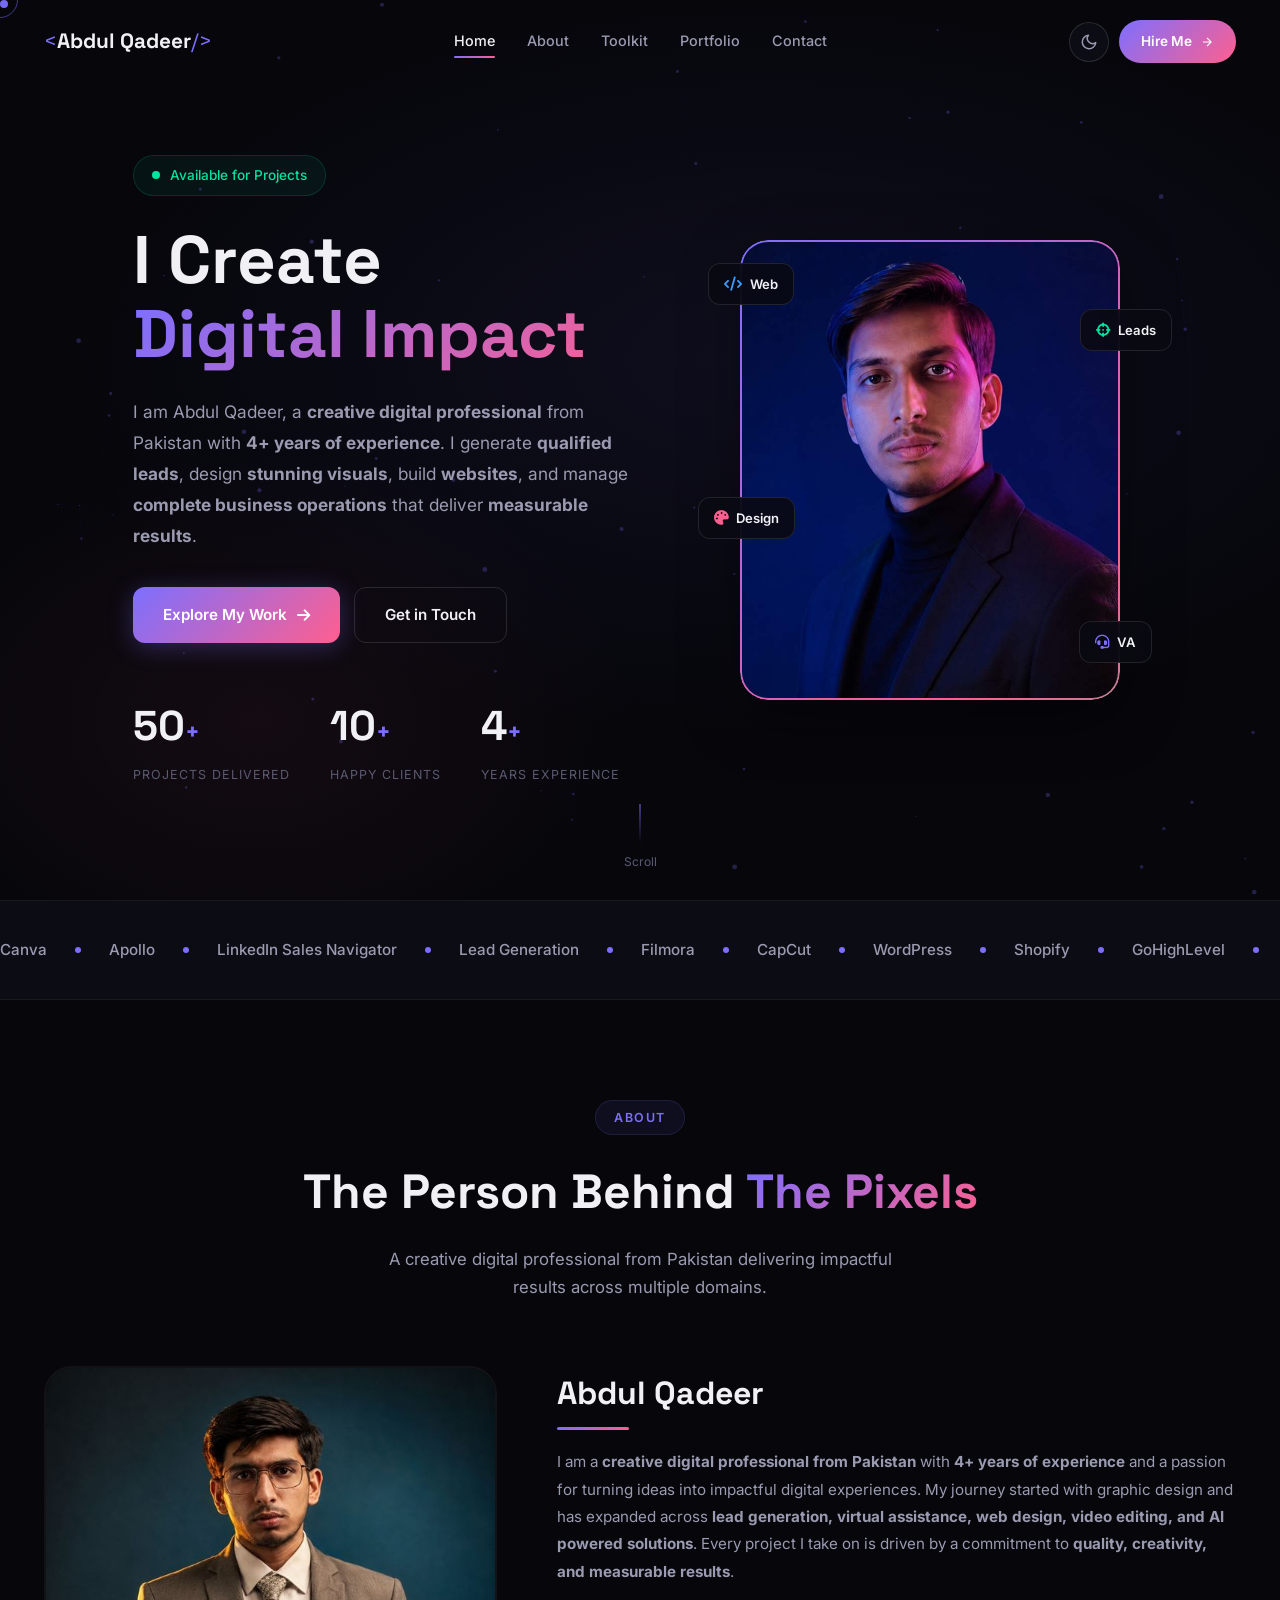
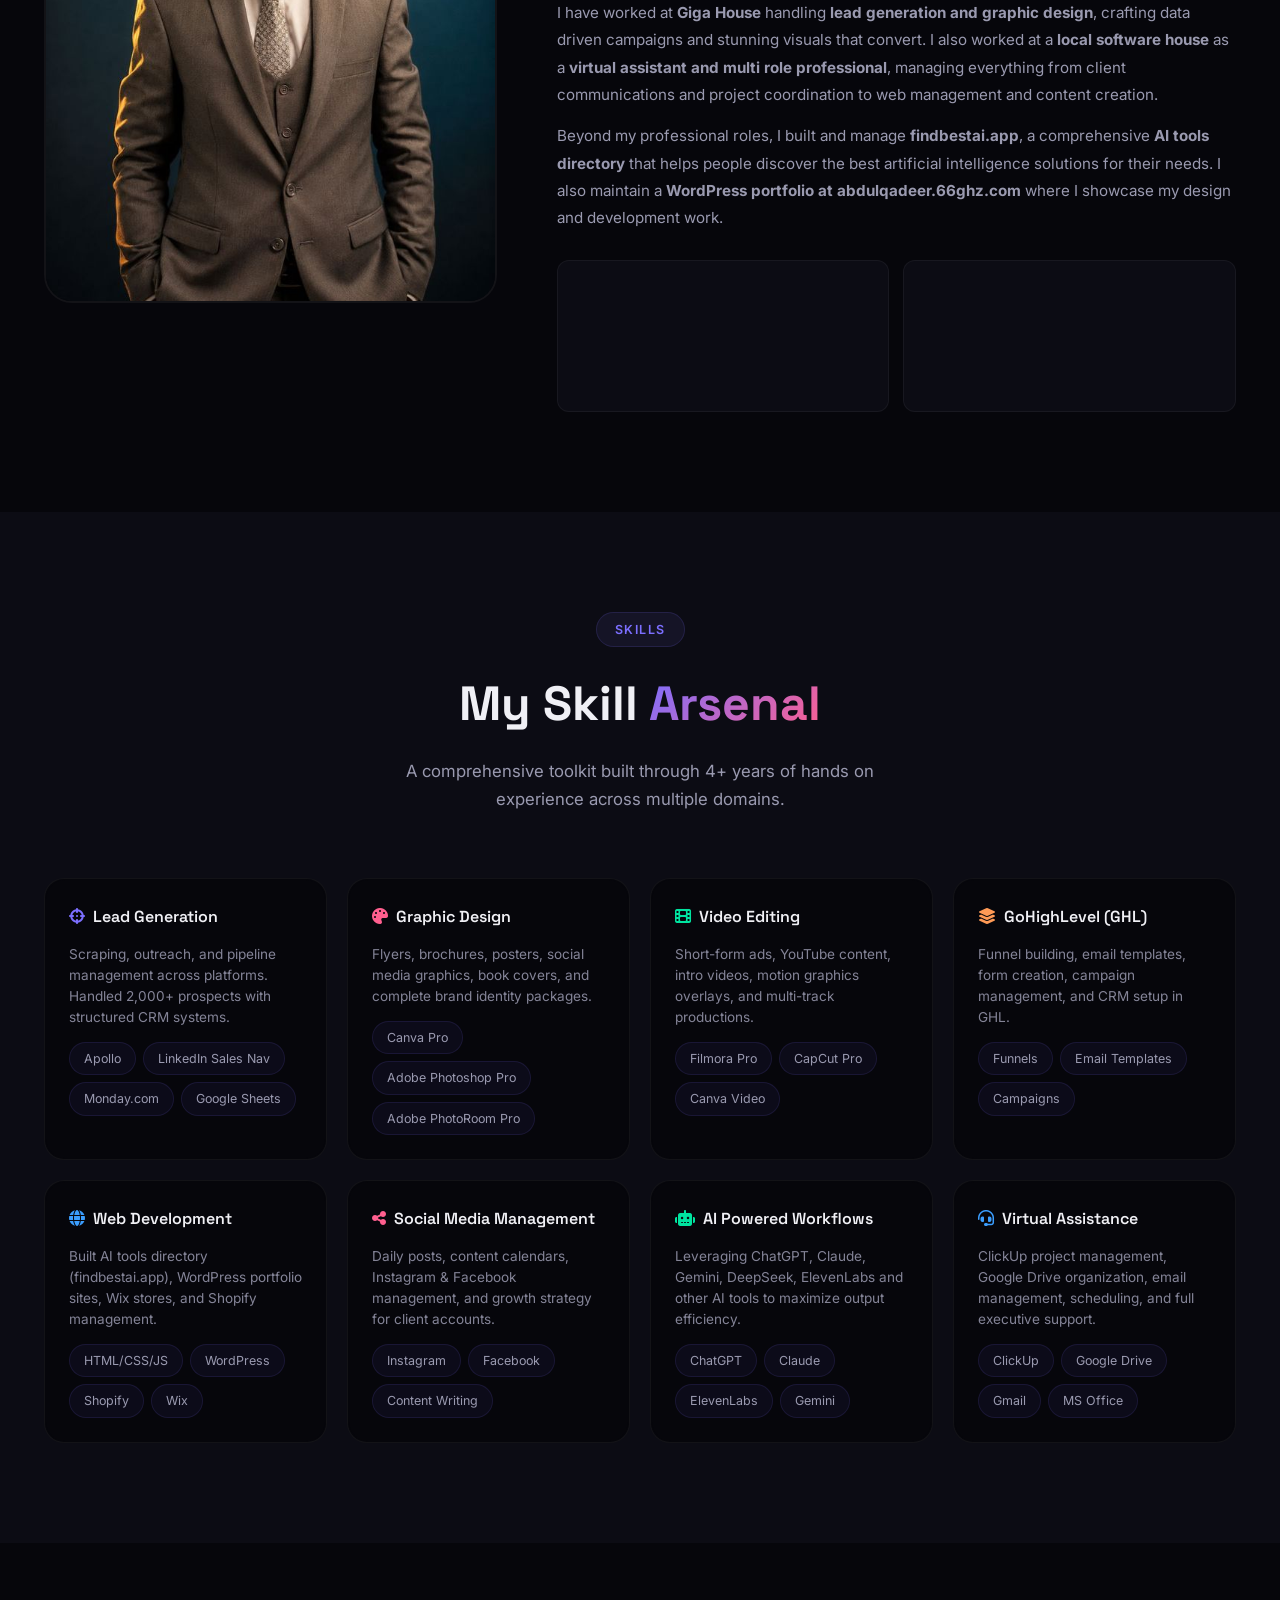
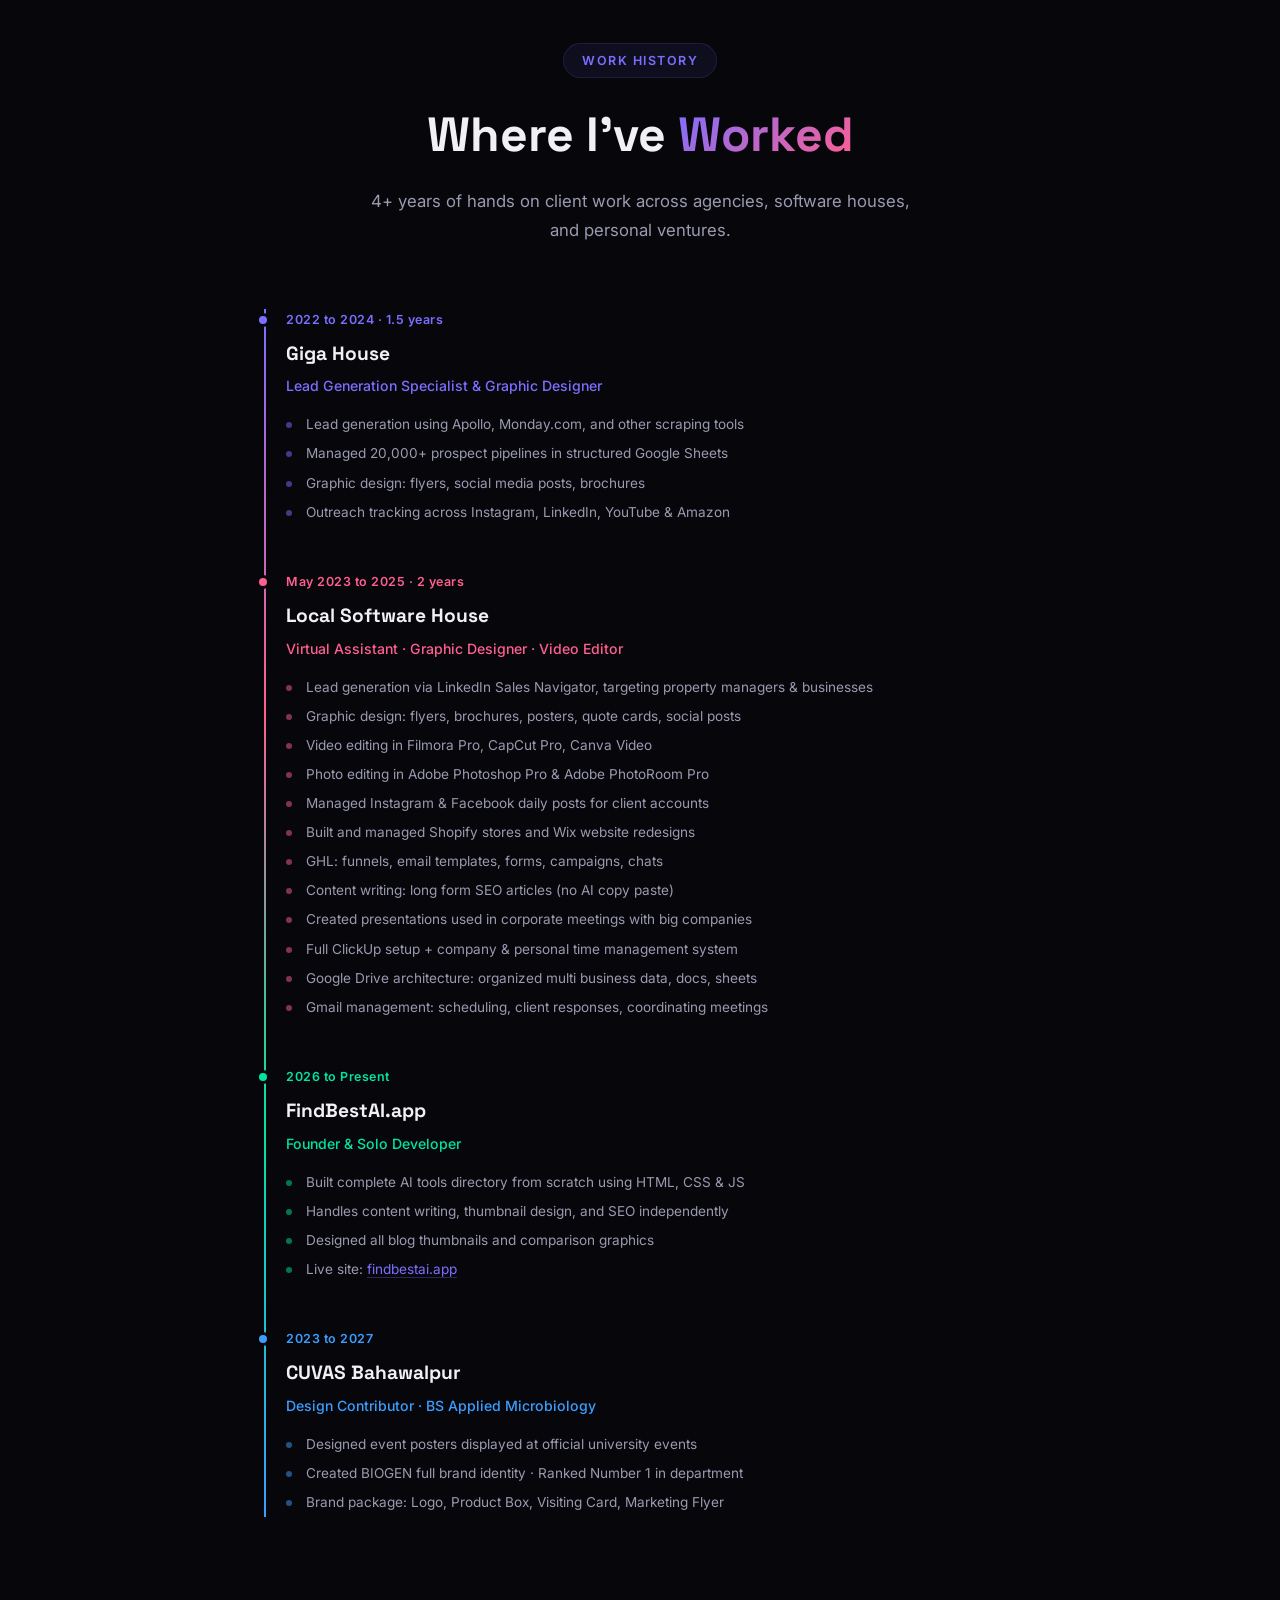
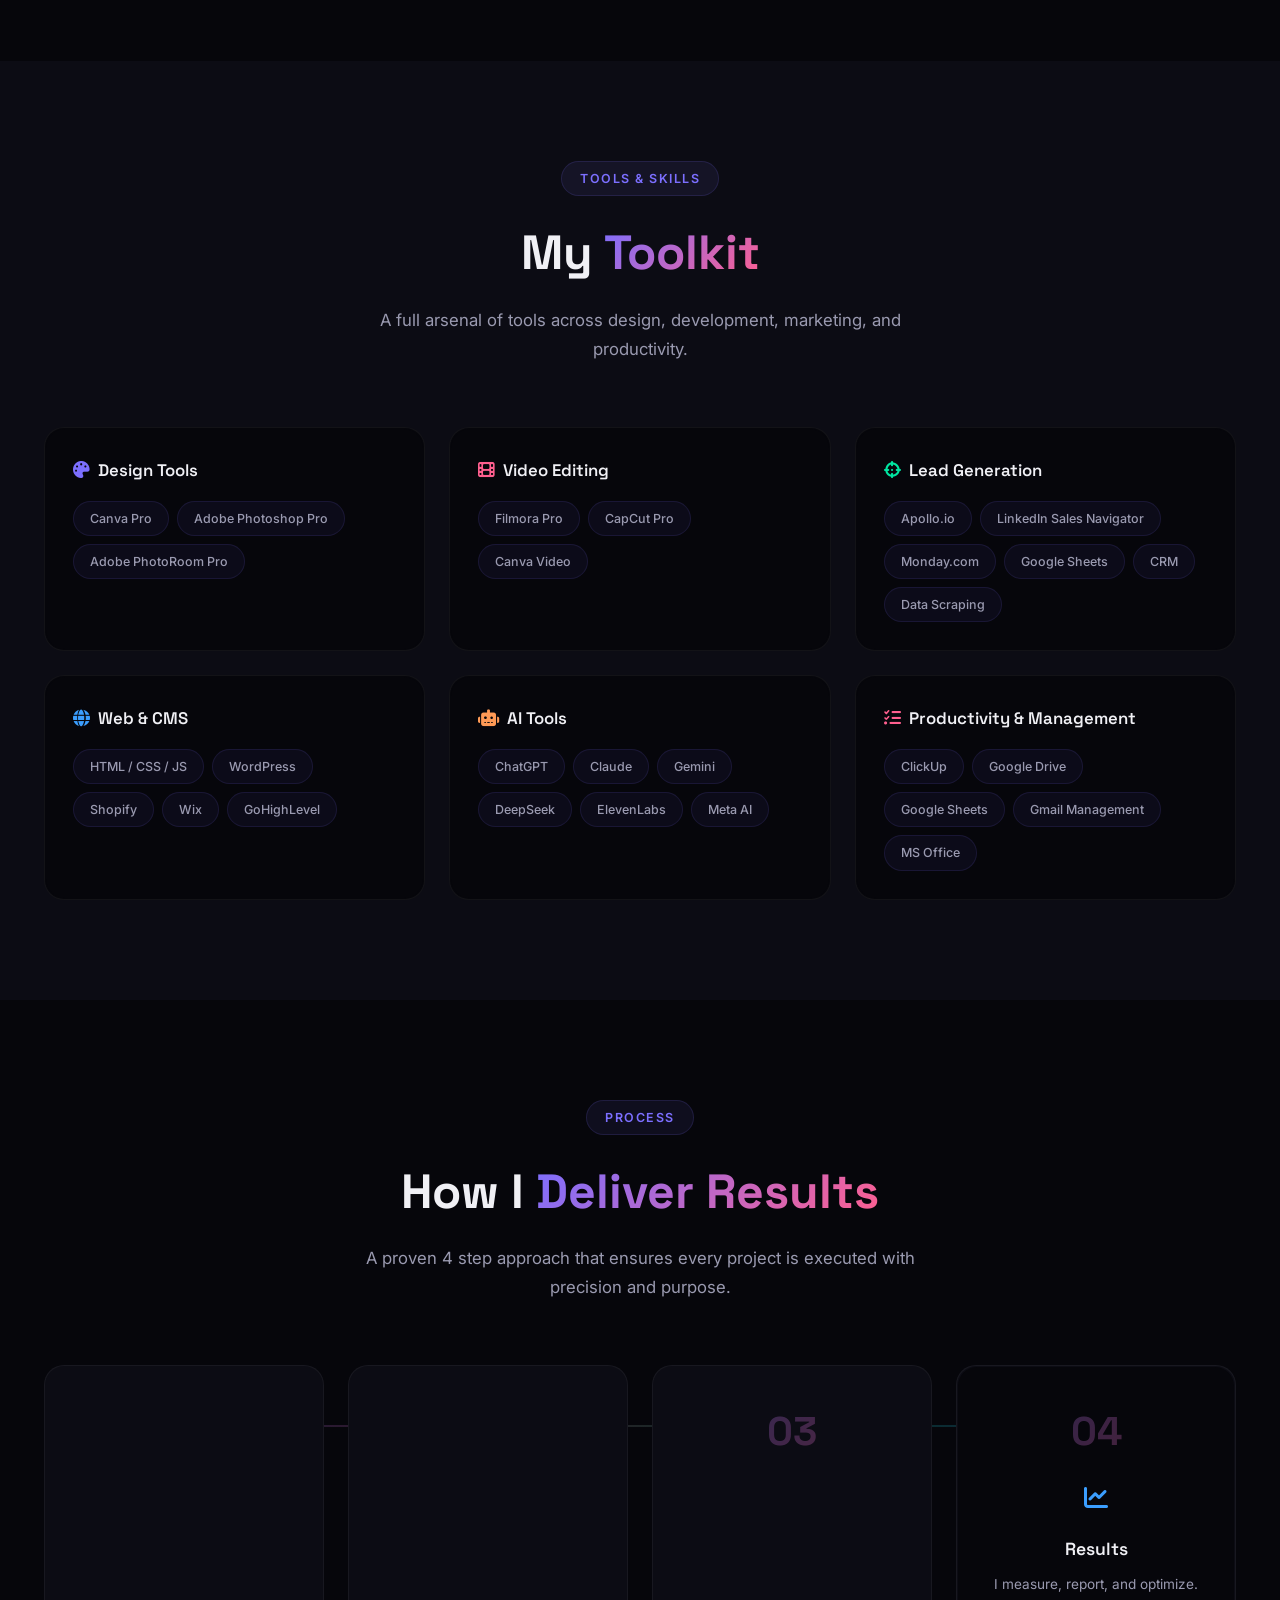
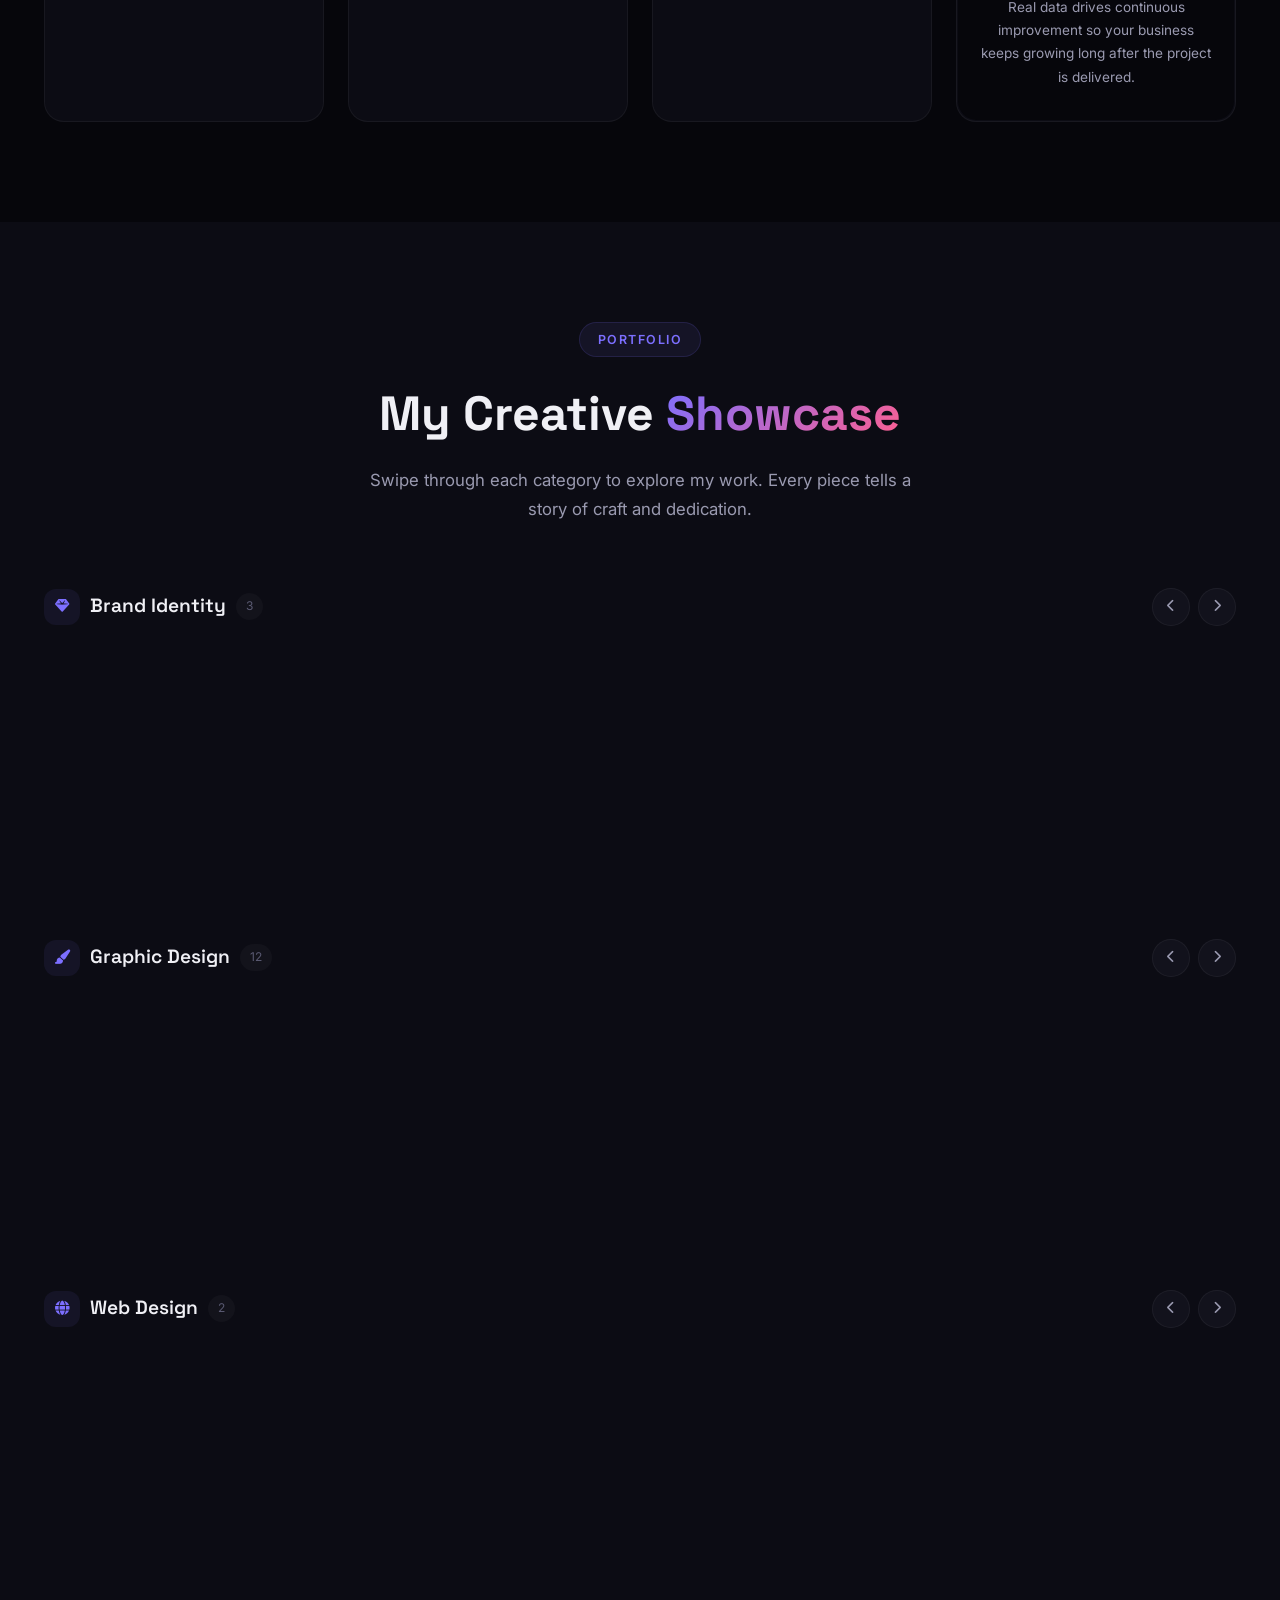
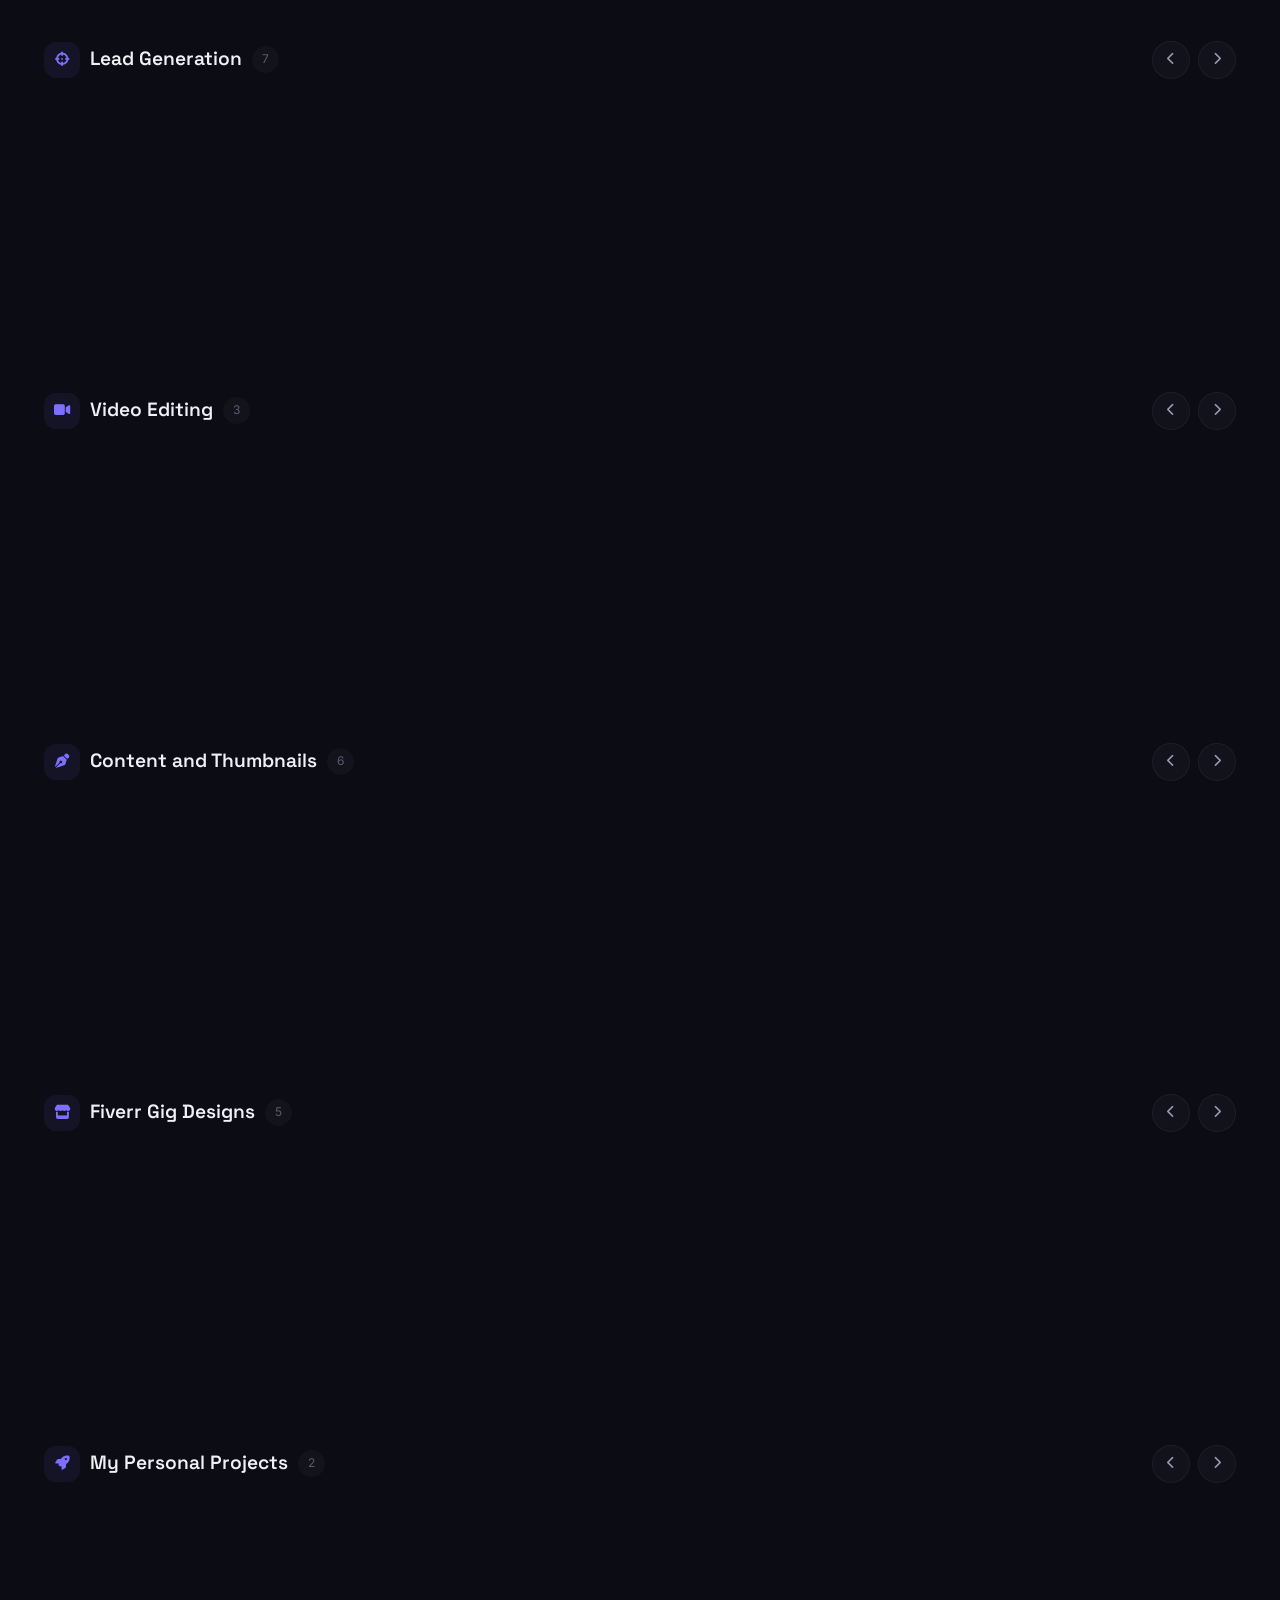
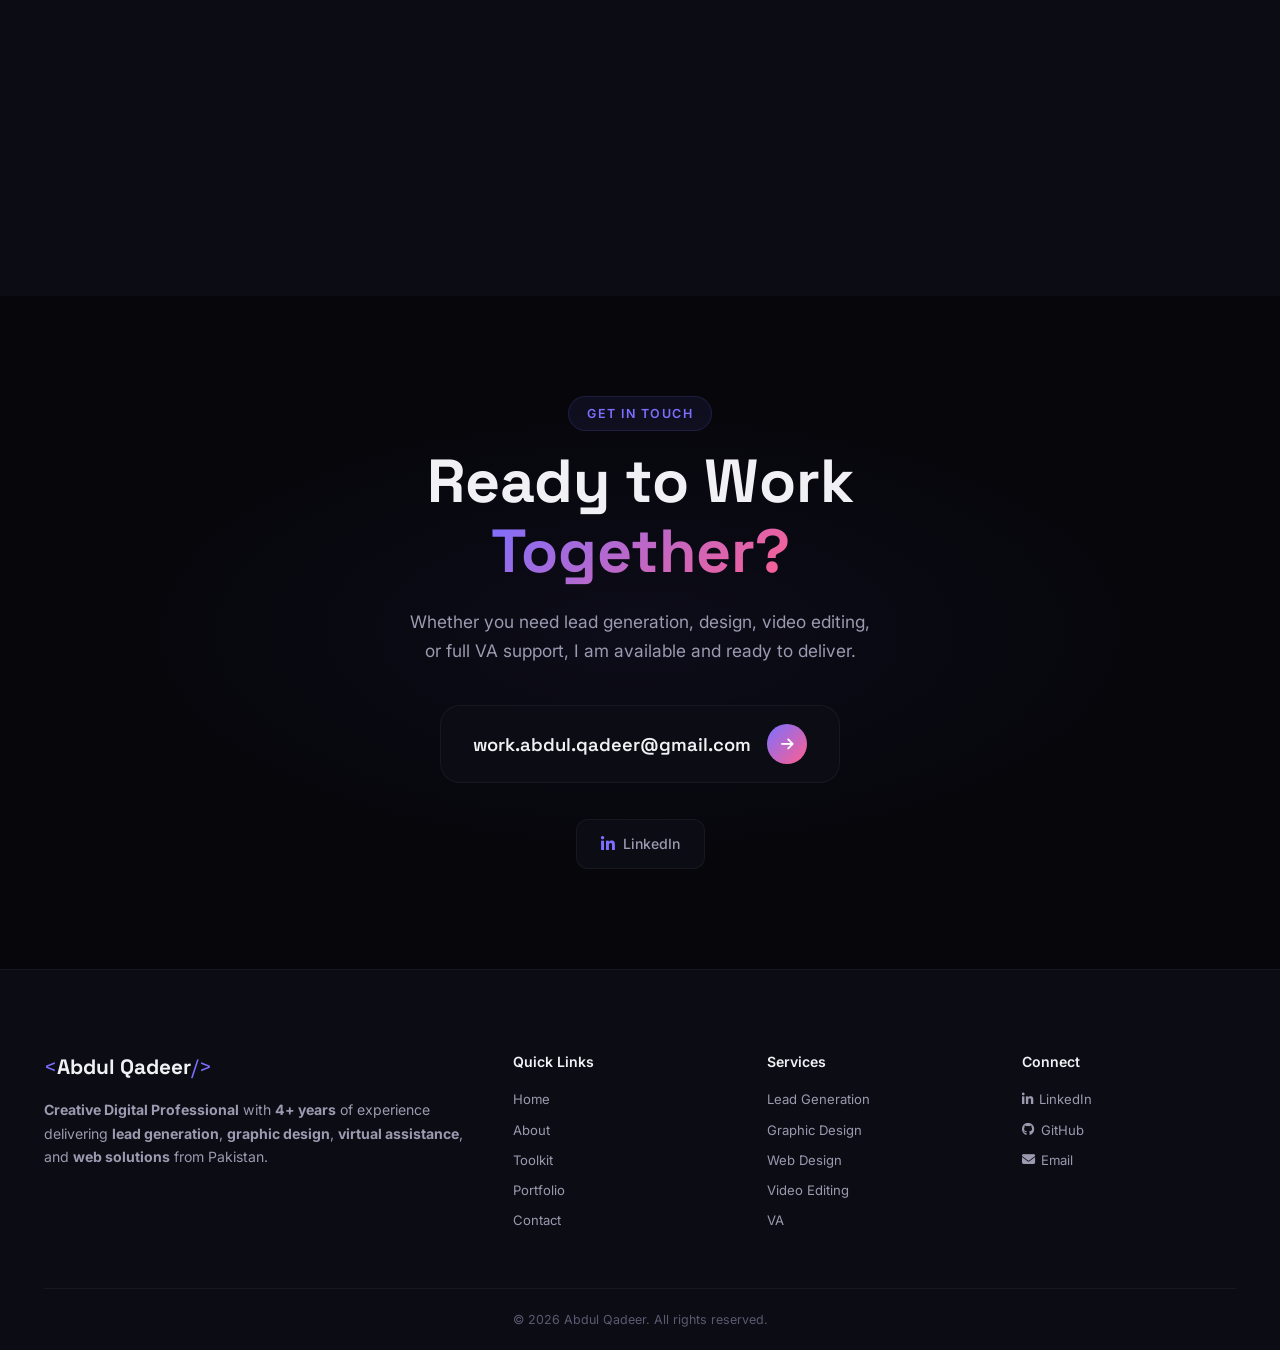
==== index.html @ 986869ab "Rename portfolio.html to index.html" ====
<!DOCTYPE html>
<html lang="en" dir="ltr">
<head>
    <meta charset="UTF-8">
    <meta name="viewport" content="width=device-width, initial-scale=1.0, maximum-scale=5.0">
    <title>Abdul Qadeer | Creative Digital Professional | Lead Generation | Graphic Design | Virtual Assistant</title>
    <meta name="description" content="Abdul Qadeer is a creative digital professional from Pakistan with 4+ years of experience specializing in lead generation, graphic design, virtual assistance, web design, and AI powered solutions. Hire for your next project.">
    <meta name="keywords" content="Abdul Qadeer, lead generation expert, graphic designer Pakistan, virtual assistant, web designer, Canva expert, Shopify management, GoHighLevel, Apollo lead generation, LinkedIn Sales Navigator">
    <meta name="author" content="Abdul Qadeer">
    <meta name="robots" content="index, follow">
    <meta name="geo.region" content="PK">
    <meta name="geo.country" content="PK">
    <meta name="geo.placename" content="Pakistan">
    <meta name="language" content="English">
    <meta property="og:title" content="Abdul Qadeer | Creative Digital Professional">
    <meta property="og:description" content="4+ years of experience in Lead Generation, Graphic Design, Virtual Assistance, and Web Design from Pakistan. View my portfolio and hire me for your next project.">
    <meta property="og:type" content="website">
    <meta property="og:url" content="https://abdulqadeerofficial.github.io/">
    <meta property="og:image" content="assets/images/profile/Gemini_Generated_Image_ghrfxqghrfxqghrf.jpg">
    <meta property="og:locale" content="en_US">
    <meta property="og:site_name" content="Abdul Qadeer Portfolio">
    <meta name="twitter:card" content="summary_large_image">
    <meta name="twitter:title" content="Abdul Qadeer | Creative Digital Professional">
    <meta name="twitter:description" content="Lead Generation, Graphic Design, Virtual Assistance, and Web Design. 4+ years of delivering results.">
    <link rel="canonical" href="https://abdulqadeerofficial.github.io/">
    <link rel="icon" type="image/png" href="favicon.png">
    <link rel="stylesheet" href="assets/css/style.css">
    <link rel="stylesheet" href="assets/css/mobile.css">
    <link rel="stylesheet" href="https://cdnjs.cloudflare.com/ajax/libs/font-awesome/6.5.1/css/all.min.css">
    <link href="https://fonts.googleapis.com/css2?family=Inter:wght@300;400;500;600;700;800;900&family=Space+Grotesk:wght@400;500;600;700&display=swap" rel="stylesheet">
    <script type="application/ld+json">
    {
        "@context": "https://schema.org",
        "@type": "Person",
        "name": "Abdul Qadeer",
        "email": "work.abdul.qadeer@gmail.com",
        "url": "https://abdulqadeerofficial.github.io/",
        "jobTitle": "Creative Digital Professional",
        "address": { "@type": "PostalAddress", "addressCountry": "PK" },
        "sameAs": [
            "https://www.linkedin.com/in/abdxlqadeer",
            "https://github.com/abdulqadeerofficial"
        ],
        "knowsAbout": ["Lead Generation", "Graphic Design", "Virtual Assistance", "Web Design", "Video Editing", "AI Solutions"]
    }
    </script>
</head>
<body>
    <!-- Preloader -->
    <div class="preloader" id="preloader">
        <div class="preloader-inner">
            <div class="preloader-ring"></div>
            <span class="preloader-text">Abdul Qadeer</span>
        </div>
    </div>

    <!-- Cursor -->
    <div class="cursor" id="cursor"></div>
    <div class="cursor-follower" id="cursorFollower"></div>

    <!-- Navigation -->
    <header class="nav" id="nav">
        <div class="nav-inner">
            <a href="#hero" class="nav-logo" data-text="Abdul Qadeer">
                <span class="logo-angle">&lt;</span>Abdul Qadeer<span class="logo-angle">/&gt;</span>
            </a>
            <div class="nav-menu" id="navMenu">
                <a href="#hero" class="nav-link is-active" data-section="hero">Home</a>
                <a href="#about" class="nav-link" data-section="about">About</a>
                <a href="#toolkit" class="nav-link" data-section="toolkit">Toolkit</a>
                <a href="#work" class="nav-link" data-section="work">Portfolio</a>
                <a href="#contact" class="nav-link" data-section="contact">Contact</a>
            </div>
            <div class="nav-right">
                <button class="theme-toggle" id="themeToggle" aria-label="Toggle theme">
                    <svg class="icon-moon" viewBox="0 0 24 24" fill="none" stroke="currentColor" stroke-width="2" stroke-linecap="round" stroke-linejoin="round"><path d="M21 12.79A9 9 0 1 1 11.21 3 7 7 0 0 0 21 12.79z"/></svg>
                    <svg class="icon-sun" viewBox="0 0 24 24" fill="none" stroke="currentColor" stroke-width="2" stroke-linecap="round" stroke-linejoin="round"><circle cx="12" cy="12" r="4"/><path d="M12 2v2M12 20v2M4.93 4.93l1.41 1.41M17.66 17.66l1.41 1.41M2 12h2M20 12h2M4.93 19.07l1.41-1.41M17.66 6.34l1.41-1.41"/></svg>
                </button>
                <a href="mailto:work.abdul.qadeer@gmail.com" class="nav-cta">
                    <span>Hire Me</span>
                    <svg width="14" height="14" viewBox="0 0 24 24" fill="none" stroke="currentColor" stroke-width="2"><path d="M5 12h14M12 5l7 7-7 7"/></svg>
                </a>
                <button class="nav-burger" id="navBurger" aria-label="Menu">
                    <span></span><span></span><span></span>
                </button>
            </div>
        </div>
    </header>

    <main>
        <!-- ==================== HERO ==================== -->
        <section class="hero" id="hero">
            <div class="hero-bg">
                <canvas id="heroCanvas"></canvas>
                <div class="hero-gradient"></div>
            </div>
            <div class="hero-content">
                <div class="hero-left" data-animate="fade-up">
                    <div class="hero-status">
                        <span class="status-dot"></span>
                        <span>Available for Projects</span>
                    </div>
                    <h1 class="hero-title">
                        <span class="title-line">I Create</span>
                        <span class="title-line gradient-text">Digital Impact</span>
                    </h1>
                    <p class="hero-desc">I am Abdul Qadeer, a <strong>creative digital professional</strong> from Pakistan with <strong>4+ years of experience</strong>. I generate <strong>qualified leads</strong>, design <strong>stunning visuals</strong>, build <strong>websites</strong>, and manage <strong>complete business operations</strong> that deliver <strong>measurable results</strong>.</p>
                    <div class="hero-btns">
                        <a href="#work" class="btn btn-primary">
                            <span>Explore My Work</span>
                            <i class="fas fa-arrow-right"></i>
                        </a>
                        <a href="#contact" class="btn btn-ghost">
                            <span>Get in Touch</span>
                        </a>
                    </div>
                    <div class="hero-metrics">
                        <div class="metric">
                            <span class="metric-val" data-count="50">0</span><span class="metric-plus">+</span>
                            <span class="metric-label">Projects Delivered</span>
                        </div>
                        <div class="metric">
                            <span class="metric-val" data-count="10">0</span><span class="metric-plus">+</span>
                            <span class="metric-label">Happy Clients</span>
                        </div>
                        <div class="metric">
                            <span class="metric-val" data-count="4">0</span><span class="metric-plus">+</span>
                            <span class="metric-label">Years Experience</span>
                        </div>
                    </div>
                </div>
                <div class="hero-right" data-animate="fade-up" data-delay="200">
                    <div class="hero-visual">
                        <div class="hero-img-wrap">
                            <img src="assets/images/profile/Untitled design_20260601_181412_0000.jpg.jpeg" alt="Abdul Qadeer Creative Digital Professional" width="400" height="500">
                            <div class="hero-img-glow"></div>
                        </div>
                        <div class="hero-float float-design"><i class="fas fa-palette"></i><span>Design</span></div>
                        <div class="hero-float float-leads"><i class="fas fa-crosshairs"></i><span>Leads</span></div>
                        <div class="hero-float float-va"><i class="fas fa-headset"></i><span>VA</span></div>
                        <div class="hero-float float-web"><i class="fas fa-code"></i><span>Web</span></div>
                    </div>
                </div>
            </div>
            <div class="hero-scroll">
                <div class="scroll-line"></div>
                <span>Scroll</span>
            </div>
        </section>

        <!-- ==================== TECH MARQUEE ==================== -->
        <div class="marquee" aria-hidden="true">
            <div class="marquee-track">
                <span>Canva</span><span class="dot"></span>
                <span>Apollo</span><span class="dot"></span>
                <span>LinkedIn Sales Navigator</span><span class="dot"></span>
                <span>Lead Generation</span><span class="dot"></span>
                <span>Filmora</span><span class="dot"></span>
                <span>CapCut</span><span class="dot"></span>
                <span>WordPress</span><span class="dot"></span>
                <span>Shopify</span><span class="dot"></span>
                <span>GoHighLevel</span><span class="dot"></span>
                <span>ClickUp</span><span class="dot"></span>
                <span>Wix</span><span class="dot"></span>
                <span>ChatGPT</span><span class="dot"></span>
                <span>Claude</span><span class="dot"></span>
                <span>Gemini</span><span class="dot"></span>
                <span>DeepSeek</span><span class="dot"></span>
                <span>HTML CSS JS</span><span class="dot"></span>
                <span>Canva</span><span class="dot"></span>
                <span>Apollo</span><span class="dot"></span>
                <span>LinkedIn Sales Navigator</span><span class="dot"></span>
                <span>Lead Generation</span><span class="dot"></span>
                <span>Filmora</span><span class="dot"></span>
                <span>CapCut</span><span class="dot"></span>
                <span>WordPress</span><span class="dot"></span>
                <span>Shopify</span><span class="dot"></span>
                <span>GoHighLevel</span><span class="dot"></span>
                <span>ClickUp</span><span class="dot"></span>
                <span>Wix</span><span class="dot"></span>
                <span>ChatGPT</span><span class="dot"></span>
                <span>Claude</span><span class="dot"></span>
                <span>Gemini</span><span class="dot"></span>
                <span>DeepSeek</span><span class="dot"></span>
                <span>HTML CSS JS</span><span class="dot"></span>
            </div>
        </div>

        <!-- ==================== ABOUT ==================== -->
        <section class="section" id="about">
            <div class="container">
                <div class="section-head" data-animate>
                    <span class="section-tag">About</span>
                    <h2>The Person Behind <span class="gradient-text">The Pixels</span></h2>
                    <p>A creative digital professional from Pakistan delivering impactful results across multiple domains.</p>
                </div>
                <div class="about-grid">
                    <div class="about-image-card tilt-card" data-animate>
                        <img src="assets/images/profile/suit-photo.jpg" alt="Abdul Qadeer Creative Digital Professional" width="400" height="533">
                    </div>
                    <div class="about-text" data-animate data-delay="200">
                        <h2>Abdul Qadeer</h2>
                        <p>I am a <strong>creative digital professional from Pakistan</strong> with <strong>4+ years of experience</strong> and a passion for turning ideas into impactful digital experiences. My journey started with graphic design and has expanded across <strong>lead generation, virtual assistance, web design, video editing, and AI powered solutions</strong>. Every project I take on is driven by a commitment to <strong>quality, creativity, and measurable results</strong>.</p>
                        <p>I have worked at <strong>Giga House</strong> handling <strong>lead generation and graphic design</strong>, crafting data driven campaigns and stunning visuals that convert. I also worked at a <strong>local software house</strong> as a <strong>virtual assistant and multi role professional</strong>, managing everything from client communications and project coordination to web management and content creation.</p>
                        <p>Beyond my professional roles, I built and manage <strong>findbestai.app</strong>, a comprehensive <strong>AI tools directory</strong> that helps people discover the best artificial intelligence solutions for their needs. I also maintain a <strong>WordPress portfolio at abdulqadeer.66ghz.com</strong> where I showcase my design and development work.</p>
                        <div class="details-grid">
                            <div class="detail-card tilt-card">
                                <i class="fas fa-map-marker-alt"></i>
                                <h4>Pakistan Based</h4>
                                <p>Proudly living and working from Pakistan</p>
                            </div>
                            <div class="detail-card tilt-card">
                                <i class="fas fa-wifi"></i>
                                <h4>Works Remotely & On Site</h4>
                                <p>Available for remote projects worldwide and local on site work</p>
                            </div>
                        </div>
                    </div>
                </div>
            </div>
        </section>

        <!-- ==================== SKILLS (8 BOXES) ==================== -->
        <section class="section section-dark" id="skills">
            <div class="container">
                <div class="section-head" data-animate>
                    <span class="section-tag">Skills</span>
                    <h2>My Skill <span class="gradient-text">Arsenal</span></h2>
                    <p>A comprehensive toolkit built through 4+ years of hands on experience across multiple domains.</p>
                </div>
                <div class="skills-grid skills-grid-8">
                    <div class="skill-cat tilt-card" data-animate data-delay="0">
                        <h3><i class="fas fa-crosshairs"></i> Lead Generation</h3>
                        <p class="skill-desc">Scraping, outreach, and pipeline management across platforms. Handled 2,000+ prospects with structured CRM systems.</p>
                        <div class="skill-tags">
                            <span class="skill-tag">Apollo</span>
                            <span class="skill-tag">LinkedIn Sales Nav</span>
                            <span class="skill-tag">Monday.com</span>
                            <span class="skill-tag">Google Sheets</span>
                        </div>
                    </div>
                    <div class="skill-cat tilt-card" data-animate data-delay="100">
                        <h3><i class="fas fa-palette"></i> Graphic Design</h3>
                        <p class="skill-desc">Flyers, brochures, posters, social media graphics, book covers, and complete brand identity packages.</p>
                        <div class="skill-tags">
                            <span class="skill-tag">Canva Pro</span>
                            <span class="skill-tag">Adobe Photoshop Pro</span>
                            <span class="skill-tag">Adobe PhotoRoom Pro</span>
                        </div>
                    </div>
                    <div class="skill-cat tilt-card" data-animate data-delay="200">
                        <h3><i class="fas fa-film"></i> Video Editing</h3>
                        <p class="skill-desc">Short-form ads, YouTube content, intro videos, motion graphics overlays, and multi-track productions.</p>
                        <div class="skill-tags">
                            <span class="skill-tag">Filmora Pro</span>
                            <span class="skill-tag">CapCut Pro</span>
                            <span class="skill-tag">Canva Video</span>
                        </div>
                    </div>
                    <div class="skill-cat tilt-card" data-animate data-delay="300">
                        <h3><i class="fas fa-layer-group"></i> GoHighLevel (GHL)</h3>
                        <p class="skill-desc">Funnel building, email templates, form creation, campaign management, and CRM setup in GHL.</p>
                        <div class="skill-tags">
                            <span class="skill-tag">Funnels</span>
                            <span class="skill-tag">Email Templates</span>
                            <span class="skill-tag">Campaigns</span>
                        </div>
                    </div>
                    <div class="skill-cat tilt-card" data-animate data-delay="400">
                        <h3><i class="fas fa-globe"></i> Web Development</h3>
                        <p class="skill-desc">Built AI tools directory (findbestai.app), WordPress portfolio sites, Wix stores, and Shopify management.</p>
                        <div class="skill-tags">
                            <span class="skill-tag">HTML/CSS/JS</span>
                            <span class="skill-tag">WordPress</span>
                            <span class="skill-tag">Shopify</span>
                            <span class="skill-tag">Wix</span>
                        </div>
                    </div>
                    <div class="skill-cat tilt-card" data-animate data-delay="500">
                        <h3><i class="fas fa-share-alt"></i> Social Media Management</h3>
                        <p class="skill-desc">Daily posts, content calendars, Instagram & Facebook management, and growth strategy for client accounts.</p>
                        <div class="skill-tags">
                            <span class="skill-tag">Instagram</span>
                            <span class="skill-tag">Facebook</span>
                            <span class="skill-tag">Content Writing</span>
                        </div>
                    </div>
                    <div class="skill-cat tilt-card" data-animate data-delay="600">
                        <h3><i class="fas fa-robot"></i> AI Powered Workflows</h3>
                        <p class="skill-desc">Leveraging ChatGPT, Claude, Gemini, DeepSeek, ElevenLabs and other AI tools to maximize output efficiency.</p>
                        <div class="skill-tags">
                            <span class="skill-tag">ChatGPT</span>
                            <span class="skill-tag">Claude</span>
                            <span class="skill-tag">ElevenLabs</span>
                            <span class="skill-tag">Gemini</span>
                        </div>
                    </div>
                    <div class="skill-cat tilt-card" data-animate data-delay="700">
                        <h3><i class="fas fa-headset"></i> Virtual Assistance</h3>
                        <p class="skill-desc">ClickUp project management, Google Drive organization, email management, scheduling, and full executive support.</p>
                        <div class="skill-tags">
                            <span class="skill-tag">ClickUp</span>
                            <span class="skill-tag">Google Drive</span>
                            <span class="skill-tag">Gmail</span>
                            <span class="skill-tag">MS Office</span>
                        </div>
                    </div>
                </div>
            </div>
        </section>

        <!-- ==================== WORK HISTORY ==================== -->
        <section class="section" id="work-history">
            <div class="container">
                <div class="section-head" data-animate>
                    <span class="section-tag">Work History</span>
                    <h2>Where I've <span class="gradient-text">Worked</span></h2>
                    <p>4+ years of hands on client work across agencies, software houses, and personal ventures.</p>
                </div>
                <div class="timeline" data-animate>
                    <div class="timeline-item">
                        <div class="timeline-marker"></div>
                        <div class="timeline-date">2022 to 2024 &middot; 1.5 years</div>
                        <h3>Giga House</h3>
                        <p class="timeline-role">Lead Generation Specialist &amp; Graphic Designer</p>
                        <ul class="timeline-bullets">
                            <li>Lead generation using Apollo, Monday.com, and other scraping tools</li>
                            <li>Managed 20,000+ prospect pipelines in structured Google Sheets</li>
                            <li>Graphic design: flyers, social media posts, brochures</li>
                            <li>Outreach tracking across Instagram, LinkedIn, YouTube &amp; Amazon</li>
                        </ul>
                    </div>
                    <div class="timeline-item">
                        <div class="timeline-marker"></div>
                        <div class="timeline-date">May 2023 to 2025 &middot; 2 years</div>
                        <h3>Local Software House</h3>
                        <p class="timeline-role">Virtual Assistant &middot; Graphic Designer &middot; Video Editor</p>
                        <ul class="timeline-bullets">
                            <li>Lead generation via LinkedIn Sales Navigator, targeting property managers &amp; businesses</li>
                            <li>Graphic design: flyers, brochures, posters, quote cards, social posts</li>
                            <li>Video editing in Filmora Pro, CapCut Pro, Canva Video</li>
                            <li>Photo editing in Adobe Photoshop Pro &amp; Adobe PhotoRoom Pro</li>
                            <li>Managed Instagram &amp; Facebook daily posts for client accounts</li>
                            <li>Built and managed Shopify stores and Wix website redesigns</li>
                            <li>GHL: funnels, email templates, forms, campaigns, chats</li>
                            <li>Content writing: long form SEO articles (no AI copy paste)</li>
                            <li>Created presentations used in corporate meetings with big companies</li>
                            <li>Full ClickUp setup + company &amp; personal time management system</li>
                            <li>Google Drive architecture: organized multi business data, docs, sheets</li>
                            <li>Gmail management: scheduling, client responses, coordinating meetings</li>
                        </ul>
                    </div>
                    <div class="timeline-item">
                        <div class="timeline-marker"></div>
                        <div class="timeline-date">2026 to Present</div>
                        <h3>FindBestAI.app</h3>
                        <p class="timeline-role">Founder &amp; Solo Developer</p>
                        <ul class="timeline-bullets">
                            <li>Built complete AI tools directory from scratch using HTML, CSS &amp; JS</li>
                            <li>Handles content writing, thumbnail design, and SEO independently</li>
                            <li>Designed all blog thumbnails and comparison graphics</li>
                            <li>Live site: <a href="https://findbestai.app/" target="_blank" rel="noopener" class="link-accent">findbestai.app</a></li>
                        </ul>
                    </div>
                    <div class="timeline-item">
                        <div class="timeline-marker"></div>
                        <div class="timeline-date">2023 to 2027</div>
                        <h3>CUVAS Bahawalpur</h3>
                        <p class="timeline-role">Design Contributor &middot; BS Applied Microbiology</p>
                        <ul class="timeline-bullets">
                            <li>Designed event posters displayed at official university events</li>
                            <li>Created BIOGEN full brand identity &middot; Ranked Number 1 in department</li>
                            <li>Brand package: Logo, Product Box, Visiting Card, Marketing Flyer</li>
                        </ul>
                    </div>
                </div>
            </div>
        </section>

        <!-- ==================== MY TOOLKIT ==================== -->
        <section class="section section-dark" id="toolkit">
            <div class="container">
                <div class="section-head" data-animate>
                    <span class="section-tag">Tools &amp; Skills</span>
                    <h2>My <span class="gradient-text">Toolkit</span></h2>
                    <p>A full arsenal of tools across design, development, marketing, and productivity.</p>
                </div>
                <div class="toolkit-grid">
                    <div class="toolkit-category tilt-card" data-animate data-delay="0">
                        <h3><i class="fas fa-palette"></i> Design Tools</h3>
                        <div class="toolkit-pills">
                            <span class="toolkit-pill">Canva Pro</span>
                            <span class="toolkit-pill">Adobe Photoshop Pro</span>
                            <span class="toolkit-pill">Adobe PhotoRoom Pro</span>
                        </div>
                    </div>
                    <div class="toolkit-category tilt-card" data-animate data-delay="100">
                        <h3><i class="fas fa-film"></i> Video Editing</h3>
                        <div class="toolkit-pills">
                            <span class="toolkit-pill">Filmora Pro</span>
                            <span class="toolkit-pill">CapCut Pro</span>
                            <span class="toolkit-pill">Canva Video</span>
                        </div>
                    </div>
                    <div class="toolkit-category tilt-card" data-animate data-delay="200">
                        <h3><i class="fas fa-crosshairs"></i> Lead Generation</h3>
                        <div class="toolkit-pills">
                            <span class="toolkit-pill">Apollo.io</span>
                            <span class="toolkit-pill">LinkedIn Sales Navigator</span>
                            <span class="toolkit-pill">Monday.com</span>
                            <span class="toolkit-pill">Google Sheets</span>
                            <span class="toolkit-pill">CRM</span>
                            <span class="toolkit-pill">Data Scraping</span>
                        </div>
                    </div>
                    <div class="toolkit-category tilt-card" data-animate data-delay="300">
                        <h3><i class="fas fa-globe"></i> Web &amp; CMS</h3>
                        <div class="toolkit-pills">
                            <span class="toolkit-pill">HTML / CSS / JS</span>
                            <span class="toolkit-pill">WordPress</span>
                            <span class="toolkit-pill">Shopify</span>
                            <span class="toolkit-pill">Wix</span>
                            <span class="toolkit-pill">GoHighLevel</span>
                        </div>
                    </div>
                    <div class="toolkit-category tilt-card" data-animate data-delay="400">
                        <h3><i class="fas fa-robot"></i> AI Tools</h3>
                        <div class="toolkit-pills">
                            <span class="toolkit-pill">ChatGPT</span>
                            <span class="toolkit-pill">Claude</span>
                            <span class="toolkit-pill">Gemini</span>
                            <span class="toolkit-pill">DeepSeek</span>
                            <span class="toolkit-pill">ElevenLabs</span>
                            <span class="toolkit-pill">Meta AI</span>
                        </div>
                    </div>
                    <div class="toolkit-category tilt-card" data-animate data-delay="500">
                        <h3><i class="fas fa-tasks"></i> Productivity &amp; Management</h3>
                        <div class="toolkit-pills">
                            <span class="toolkit-pill">ClickUp</span>
                            <span class="toolkit-pill">Google Drive</span>
                            <span class="toolkit-pill">Google Sheets</span>
                            <span class="toolkit-pill">Gmail Management</span>
                            <span class="toolkit-pill">MS Office</span>
                        </div>
                    </div>
                </div>
            </div>
        </section>

        <!-- ==================== HOW I WORK ==================== -->
        <section class="section" id="process">
            <div class="container">
                <div class="section-head" data-animate>
                    <span class="section-tag">Process</span>
                    <h2>How I <span class="gradient-text">Deliver Results</span></h2>
                    <p>A proven 4 step approach that ensures every project is executed with precision and purpose.</p>
                </div>
                <div class="process-grid">
                    <div class="process-step tilt-card" data-animate data-delay="0">
                        <div class="step-number">01</div>
                        <div class="step-icon"><i class="fas fa-search"></i></div>
                        <h3>Discovery</h3>
                        <p>I start by understanding your business, goals, target audience, and competitive landscape. This deep dive ensures every decision is backed by insight.</p>
                    </div>
                    <div class="process-step tilt-card" data-animate data-delay="100">
                        <div class="step-number">02</div>
                        <div class="step-icon"><i class="fas fa-chess"></i></div>
                        <h3>Strategy</h3>
                        <p>Based on research, I craft a tailored strategy with clear milestones, deliverables, and timelines. You always know what to expect and when.</p>
                    </div>
                    <div class="process-step tilt-card" data-animate data-delay="200">
                        <div class="step-number">03</div>
                        <div class="step-icon"><i class="fas fa-rocket"></i></div>
                        <h3>Execution</h3>
                        <p>I bring the strategy to life using the best tools and AI powered workflows. Every asset is crafted, every lead is sourced, every detail is perfected.</p>
                    </div>
                    <div class="process-step tilt-card" data-animate data-delay="300">
                        <div class="step-number">04</div>
                        <div class="step-icon"><i class="fas fa-chart-line"></i></div>
                        <h3>Results</h3>
                        <p>I measure, report, and optimize. Real data drives continuous improvement so your business keeps growing long after the project is delivered.</p>
                    </div>
                </div>
            </div>
        </section>

        <!-- ==================== PORTFOLIO ==================== -->
        <section class="section section-dark" id="work">
            <div class="container">
                <div class="section-head" data-animate>
                    <span class="section-tag">Portfolio</span>
                    <h2>My Creative <span class="gradient-text">Showcase</span></h2>
                    <p>Swipe through each category to explore my work. Every piece tells a story of craft and dedication.</p>
                </div>

                <!-- Brand Identity -->
                <div class="carousel-wrap" data-animate>
                    <div class="carousel-head">
                        <div class="carousel-label"><i class="fas fa-gem"></i><h3>Brand Identity</h3><span class="carousel-count">3</span></div>
                        <div class="carousel-arrows">
                            <button class="arrow-btn" data-dir="prev" data-target="brand" aria-label="Previous"><i class="fas fa-chevron-left"></i></button>
                            <button class="arrow-btn" data-dir="next" data-target="brand" aria-label="Next"><i class="fas fa-chevron-right"></i></button>
                        </div>
                    </div>
                    <div class="carousel-viewport">
                        <div class="carousel-track" id="track-brand">
                            <div class="work-card tilt-card"><div class="work-img"><img src="assets/images/brand-identity/BIOGEN.jpg" alt="BIOGEN Complete Brand Kit by Abdul Qadeer" loading="lazy"><div class="work-info"><h4>BIOGEN Complete Brand Kit</h4><p>Full brand identity with logo, bottle designs, labels, and packaging</p><span class="work-badge">Number 1 in Department</span></div></div></div>
                            <div class="work-card tilt-card"><div class="work-img"><img src="assets/images/brand-identity/BIOGEN Bio-Fertilizer Kit  Flyer.jpg" alt="BIOGEN Flyer Design by Abdul Qadeer" loading="lazy"><div class="work-info"><h4>BIOGEN Flyer Design</h4><p>Professional promotional flyer for BIOGEN bio fertilizer product kit</p></div></div></div>
                            <div class="work-card tilt-card"><div class="work-img"><img src="assets/images/brand-identity/BIOGEN Bio-Fertilizer Kit  Visiting Cards.jpg" alt="BIOGEN Visiting Cards by Abdul Qadeer" loading="lazy"><div class="work-info"><h4>BIOGEN Visiting Cards</h4><p>Business card design as part of the complete brand identity package</p></div></div></div>
                        </div>
                    </div>
                </div>

                <!-- Graphic Design -->
                <div class="carousel-wrap" data-animate>
                    <div class="carousel-head">
                        <div class="carousel-label"><i class="fas fa-paint-brush"></i><h3>Graphic Design</h3><span class="carousel-count">12</span></div>
                        <div class="carousel-arrows">
                            <button class="arrow-btn" data-dir="prev" data-target="graphic" aria-label="Previous"><i class="fas fa-chevron-left"></i></button>
                            <button class="arrow-btn" data-dir="next" data-target="graphic" aria-label="Next"><i class="fas fa-chevron-right"></i></button>
                        </div>
                    </div>
                    <div class="carousel-viewport">
                        <div class="carousel-track" id="track-graphic">
                            <div class="work-card tilt-card"><div class="work-img"><img src="assets/images/graphic-design/From Chaos to Clarity Post - Boss Builder Labs.jpg" alt="Boss Builder Labs Social Media Post" loading="lazy"><div class="work-info"><h4>Boss Builder Labs Post</h4><p>High impact social media post for an international coaching brand</p><span class="work-badge">International Stage</span></div></div></div>
                            <div class="work-card tilt-card"><div class="work-img"><img src="assets/images/graphic-design/Post 2- Result Focused.jpg" alt="Result Focused Social Post" loading="lazy"><div class="work-info"><h4>Result Focused Post</h4><p>Results driven social media post for high level client campaign</p></div></div></div>
                            <div class="work-card tilt-card"><div class="work-img"><img src="assets/images/graphic-design/Post 2- Result Focused (1).jpg" alt="Result Focused Variant A" loading="lazy"><div class="work-info"><h4>Result Focused Variant A</h4><p>Design variant for result oriented social media campaign</p></div></div></div>
                            <div class="work-card tilt-card"><div class="work-img"><img src="assets/images/graphic-design/Post 2- Result Focused (2).jpg" alt="Result Focused Variant B" loading="lazy"><div class="work-info"><h4>Result Focused Variant B</h4><p>Alternative design for the result focused campaign series</p></div></div></div>
                            <div class="work-card tilt-card"><div class="work-img"><img src="assets/images/graphic-design/FASTING WITH FORCE.jpg" alt="Fasting With Force Book Cover" loading="lazy"><div class="work-info"><h4>Fasting With Force Book Cover</h4><p>Professional book cover design for a health and wellness publication</p></div></div></div>
                            <div class="work-card tilt-card"><div class="work-img"><img src="assets/images/graphic-design/Fasting with Force Flyer.jpg" alt="Fasting With Force Flyer" loading="lazy"><div class="work-info"><h4>Fasting With Force Flyer</h4><p>Promotional flyer for the Fasting With Force book launch</p></div></div></div>
                            <div class="work-card tilt-card"><div class="work-img"><img src="assets/images/graphic-design/Fasting with force Review .jpg" alt="Fasting With Force Review" loading="lazy"><div class="work-info"><h4>Fasting With Force Review</h4><p>Customer testimonial review graphic for social media promotion</p></div></div></div>
                            <div class="work-card tilt-card"><div class="work-img"><img src="assets/images/graphic-design/Quote Flyer - Devin .jpg" alt="Motivational Quote Flyer" loading="lazy"><div class="work-info"><h4>Motivational Quote Flyer</h4><p>Inspirational quote flyer design for client social media engagement</p></div></div></div>
                            <div class="work-card tilt-card"><div class="work-img"><img src="assets/images/graphic-design/Royal Touch - BD Post.jpg" alt="Royal Touch Business Post" loading="lazy"><div class="work-info"><h4>Royal Touch Business Post</h4><p>Professional business development social media post design</p></div></div></div>
                            <div class="work-card tilt-card"><div class="work-img"><img src="assets/images/graphic-design/Experienced Virtual Assistant -2.jpg" alt="Virtual Assistant Service Flyer" loading="lazy"><div class="work-info"><h4>Virtual Assistant Service Flyer</h4><p>Promotional flyer showcasing virtual assistant services and capabilities</p></div></div></div>
                            <div class="work-card tilt-card"><div class="work-img"><img src="assets/images/graphic-design/AMR - Poster.jpg" alt="AMR University Event Poster" loading="lazy"><div class="work-info"><h4>AMR University Event Poster</h4><p>Event poster designed for university display and major campus events</p><span class="work-badge">University Event</span></div></div></div>
                            <div class="work-card tilt-card"><div class="work-img"><img src="assets/images/graphic-design/Cholistan university of veterinary & animal sciences.jpg" alt="Cholistan University Official Poster" loading="lazy"><div class="work-info"><h4>Cholistan University Poster</h4><p>Official event poster for Cholistan University of Veterinary and Animal Sciences</p><span class="work-badge">University Event</span></div></div></div>
                        </div>
                    </div>
                </div>

                <!-- Web Design -->
                <div class="carousel-wrap" data-animate>
                    <div class="carousel-head">
                        <div class="carousel-label"><i class="fas fa-globe"></i><h3>Web Design</h3><span class="carousel-count">2</span></div>
                        <div class="carousel-arrows">
                            <button class="arrow-btn" data-dir="prev" data-target="webdesign" aria-label="Previous"><i class="fas fa-chevron-left"></i></button>
                            <button class="arrow-btn" data-dir="next" data-target="webdesign" aria-label="Next"><i class="fas fa-chevron-right"></i></button>
                        </div>
                    </div>
                    <div class="carousel-viewport">
                        <div class="carousel-track" id="track-webdesign">
                            <div class="work-card tilt-card"><div class="work-img"><img src="assets/images/web-design/wordpress-blog-1.jpg" alt="WordPress Blogging Website by Abdul Qadeer" loading="lazy"><div class="work-info"><h4>WordPress Blogging Website</h4><p>Custom WordPress blogging site designed and built with professional themes and optimized content structure</p><span class="work-badge">WordPress</span></div></div></div>
                            <div class="work-card tilt-card"><div class="work-img"><img src="assets/images/web-design/wordpress-blog-2.jpg" alt="WordPress Blog Website Design by Abdul Qadeer" loading="lazy"><div class="work-info"><h4>WordPress Blog Design</h4><p>Complete WordPress blog website with responsive design, SEO optimization, and professional layout</p><span class="work-badge">WordPress</span></div></div></div>
                        </div>
                    </div>
                </div>

                <!-- Lead Generation -->
                <div class="carousel-wrap" data-animate>
                    <div class="carousel-head">
                        <div class="carousel-label"><i class="fas fa-crosshairs"></i><h3>Lead Generation</h3><span class="carousel-count">7</span></div>
                        <div class="carousel-arrows">
                            <button class="arrow-btn" data-dir="prev" data-target="leads" aria-label="Previous"><i class="fas fa-chevron-left"></i></button>
                            <button class="arrow-btn" data-dir="next" data-target="leads" aria-label="Next"><i class="fas fa-chevron-right"></i></button>
                        </div>
                    </div>
                    <div class="carousel-viewport">
                        <div class="carousel-track" id="track-leads">
                            <div class="work-card tilt-card"><div class="work-img"><img src="assets/images/lead-generation/preview.webp" alt="Apollo Lead Dashboard" loading="lazy"><div class="work-info"><h4>Apollo Lead Dashboard</h4><p>Lead generation dashboard using Apollo for data scraping and prospecting</p></div></div></div>
                            <div class="work-card tilt-card"><div class="work-img"><img src="assets/images/lead-generation/preview (1).webp" alt="Lead Outreach Campaign" loading="lazy"><div class="work-info"><h4>Lead Outreach Campaign</h4><p>Multi channel outreach campaign setup and management for client</p></div></div></div>
                            <div class="work-card tilt-card"><div class="work-img"><img src="assets/images/lead-generation/preview (2).webp" alt="Qualified Leads Database" loading="lazy"><div class="work-info"><h4>Qualified Leads Database</h4><p>Organized and qualified lead database with verified contact information</p></div></div></div>
                            <div class="work-card tilt-card"><div class="work-img"><img src="assets/images/lead-generation/preview (3).webp" alt="Lead Pipeline Management" loading="lazy"><div class="work-info"><h4>Lead Pipeline Management</h4><p>End to end lead pipeline tracking from sourcing to conversion</p></div></div></div>
                            <div class="work-card tilt-card"><div class="work-img"><img src="assets/images/lead-generation/preview (4).webp" alt="LinkedIn Sales Navigator Prospecting" loading="lazy"><div class="work-info"><h4>LinkedIn Sales Navigator</h4><p>Targeted B2B prospecting using LinkedIn Sales Navigator for quality leads</p></div></div></div>
                            <div class="work-card tilt-card"><div class="work-img"><img src="assets/images/lead-generation/preview (5).webp" alt="Data Scraping and Lead Enrichment" loading="lazy"><div class="work-info"><h4>Data Scraping and Enrichment</h4><p>Automated data scraping and lead enrichment for property management clients</p></div></div></div>
                            <div class="work-card tilt-card"><div class="work-img"><img src="assets/images/lead-generation/preview (6).webp" alt="Lead Analytics Report" loading="lazy"><div class="work-info"><h4>Lead Analytics Report</h4><p>Performance analytics and reporting for lead generation campaigns</p></div></div></div>
                        </div>
                    </div>
                </div>

                <!-- Video Editing -->
                <div class="carousel-wrap" data-animate>
                    <div class="carousel-head">
                        <div class="carousel-label"><i class="fas fa-video"></i><h3>Video Editing</h3><span class="carousel-count">3</span></div>
                        <div class="carousel-arrows">
                            <button class="arrow-btn" data-dir="prev" data-target="video" aria-label="Previous"><i class="fas fa-chevron-left"></i></button>
                            <button class="arrow-btn" data-dir="next" data-target="video" aria-label="Next"><i class="fas fa-chevron-right"></i></button>
                        </div>
                    </div>
                    <div class="carousel-viewport">
                        <div class="carousel-track" id="track-video">
                            <div class="work-card tilt-card"><div class="work-img"><img src="assets/images/video-editing/preview.webp" alt="Canva Video Project" loading="lazy"><div class="work-info"><h4>Canva Video Project</h4><p>Professional video editing with motion graphics in Canva</p></div></div></div>
                            <div class="work-card tilt-card"><div class="work-img"><img src="assets/images/video-editing/preview (1).webp" alt="CapCut Edit Showcase" loading="lazy"><div class="work-info"><h4>CapCut Edit Showcase</h4><p>Dynamic video edit with transitions and effects in CapCut</p></div></div></div>
                            <div class="work-card tilt-card"><div class="work-img"><img src="assets/images/video-editing/preview (7).webp" alt="Filmora Project Edit" loading="lazy"><div class="work-info"><h4>Filmora Project Edit</h4><p>Cinematic video editing with color grading in Filmora</p></div></div></div>
                        </div>
                    </div>
                </div>

                <!-- Content and Thumbnails -->
                <div class="carousel-wrap" data-animate>
                    <div class="carousel-head">
                        <div class="carousel-label"><i class="fas fa-pen-nib"></i><h3>Content and Thumbnails</h3><span class="carousel-count">6</span></div>
                        <div class="carousel-arrows">
                            <button class="arrow-btn" data-dir="prev" data-target="content" aria-label="Previous"><i class="fas fa-chevron-left"></i></button>
                            <button class="arrow-btn" data-dir="next" data-target="content" aria-label="Next"><i class="fas fa-chevron-right"></i></button>
                        </div>
                    </div>
                    <div class="carousel-viewport">
                        <div class="carousel-track" id="track-content">
                            <div class="work-card tilt-card"><div class="work-img"><img src="assets/images/content-writing/chatgpt-vs-claude-vs-gemini-vs-deepseek.jpg" alt="AI Comparison Article" loading="lazy"><div class="work-info"><h4>ChatGPT vs Claude vs Gemini vs DeepSeek</h4><p>In depth AI model comparison article with original hand written content</p></div></div></div>
                            <div class="work-card tilt-card"><div class="work-img"><img src="assets/images/content-writing/gpt-5-5-vs-claude-opus-4-8-vs-gemini-3-5-flash.jpg" alt="Latest AI Models Comparison" loading="lazy"><div class="work-info"><h4>GPT 5.5 vs Claude Opus 4.8 vs Gemini 3.5</h4><p>Latest AI models comparison blog with detailed analysis and insights</p></div></div></div>
                            <div class="work-card tilt-card"><div class="work-img"><img src="assets/images/content-writing/Best AI Video generator in 2026.webp" alt="Best AI Video Generators Article" loading="lazy"><div class="work-info"><h4>Best AI Video Generators 2026</h4><p>Comprehensive guide to AI video generation tools with original long form content</p></div></div></div>
                            <div class="work-card tilt-card"><div class="work-img"><img src="assets/images/content-writing/midjourney-free-alternatives.webp" alt="Midjourney Free Alternatives Article" loading="lazy"><div class="work-info"><h4>Midjourney Free Alternatives</h4><p>Detailed article covering the best free alternatives to Midjourney AI art</p></div></div></div>
                            <div class="work-card tilt-card"><div class="work-img"><img src="assets/images/content-writing/Thumbnail for a intro video.jpg" alt="YouTube Intro Thumbnail" loading="lazy"><div class="work-info"><h4>YouTube Intro Thumbnail</h4><p>Eye catching YouTube thumbnail design for channel intro video</p></div></div></div>
                            <div class="work-card tilt-card"><div class="work-img"><img src="assets/images/content-writing/Thumbnail Most Luxurious Cars.jpg" alt="Luxury Cars YouTube Thumbnail" loading="lazy"><div class="work-info"><h4>Most Luxurious Cars Thumbnail</h4><p>Click worthy YouTube thumbnail for luxury car content video</p></div></div></div>
                        </div>
                    </div>
                </div>

                <!-- Fiverr Gigs -->
                <div class="carousel-wrap" data-animate>
                    <div class="carousel-head">
                        <div class="carousel-label"><i class="fas fa-store"></i><h3>Fiverr Gig Designs</h3><span class="carousel-count">5</span></div>
                        <div class="carousel-arrows">
                            <button class="arrow-btn" data-dir="prev" data-target="fiverr" aria-label="Previous"><i class="fas fa-chevron-left"></i></button>
                            <button class="arrow-btn" data-dir="next" data-target="fiverr" aria-label="Next"><i class="fas fa-chevron-right"></i></button>
                        </div>
                    </div>
                    <div class="carousel-viewport">
                        <div class="carousel-track" id="track-fiverr">
                            <div class="work-card tilt-card"><div class="work-img"><img src="assets/images/fiverr-gigs/Flyer & Brochure Design Gig 1.jpg" alt="Flyer and Brochure Design Fiverr Gig" loading="lazy"><div class="work-info"><h4>Flyer and Brochure Design Gig 1</h4><p>Fiverr gig image for professional flyer and brochure design service</p></div></div></div>
                            <div class="work-card tilt-card"><div class="work-img"><img src="assets/images/fiverr-gigs/Flyer & Brochure Design Gig 2.jpg" alt="Flyer and Brochure Design Gig 2" loading="lazy"><div class="work-info"><h4>Flyer and Brochure Design Gig 2</h4><p>Alternative gig image showcasing design portfolio for Fiverr listing</p></div></div></div>
                            <div class="work-card tilt-card"><div class="work-img"><img src="assets/images/fiverr-gigs/Gigs For Fiverr .jpg" alt="Virtual Assistant Fiverr Gig Cover" loading="lazy"><div class="work-info"><h4>Virtual Assistant Gig Cover</h4><p>Primary Fiverr gig cover for virtual assistant and digital services</p></div></div></div>
                            <div class="work-card tilt-card"><div class="work-img"><img src="assets/images/fiverr-gigs/Gigs For Fiverr  (1).jpg" alt="Service Gig Variant A" loading="lazy"><div class="work-info"><h4>Service Gig Variant A</h4><p>Professional gig image highlighting key service offerings on Fiverr</p></div></div></div>
                            <div class="work-card tilt-card"><div class="work-img"><img src="assets/images/fiverr-gigs/Gigs For Fiverr  (2).jpg" alt="Service Gig Variant B" loading="lazy"><div class="work-info"><h4>Service Gig Variant B</h4><p>Eye catching gig design optimized for Fiverr search visibility</p></div></div></div>
                        </div>
                    </div>
                </div>

                <!-- My Personal Projects -->
                <div class="carousel-wrap" data-animate>
                    <div class="carousel-head">
                        <div class="carousel-label"><i class="fas fa-rocket"></i><h3>My Personal Projects</h3><span class="carousel-count">2</span></div>
                        <div class="carousel-arrows">
                            <button class="arrow-btn" data-dir="prev" data-target="projects" aria-label="Previous"><i class="fas fa-chevron-left"></i></button>
                            <button class="arrow-btn" data-dir="next" data-target="projects" aria-label="Next"><i class="fas fa-chevron-right"></i></button>
                        </div>
                    </div>
                    <div class="carousel-viewport">
                        <div class="carousel-track" id="track-projects">
                            <div class="work-card work-card-lg tilt-card">
                                <div class="work-img"><img src="assets/images/content-writing/featured-image-findbestai.jpg" alt="FindBestAI.app AI Tools Directory" loading="lazy">
                                <div class="work-info"><h4>FindBestAI.app</h4><p>A comprehensive AI tools directory helping people discover the best AI solutions. Built from scratch with HTML, CSS, and JS.</p><a href="https://findbestai.app/" target="_blank" rel="noopener" class="project-link"><span>Visit Site</span><i class="fas fa-arrow-right"></i></a></div></div>
                            </div>
                            <div class="work-card work-card-lg tilt-card">
                                <div class="work-img"><img src="assets/images/content-writing/abdulqadeer-66ghz-new-screenshot.jpg" alt="Abdul Qadeer WordPress Portfolio" loading="lazy">
                                <div class="work-info"><h4>abdulqadeer.66ghz.com</h4><p>My WordPress portfolio website showcasing design and development work with clean professional layout.</p><a href="https://abdulqadeer.66ghz.com" target="_blank" rel="noopener" class="project-link"><span>Visit Site</span><i class="fas fa-arrow-right"></i></a></div></div>
                            </div>
                        </div>
                    </div>
                </div>
            </div>
        </section>

        <!-- ==================== GET IN TOUCH ==================== -->
        <section class="section contact-section" id="contact">
            <div class="container">
                <div class="contact-cta" data-animate>
                    <span class="section-tag">Get in Touch</span>
                    <h2 class="contact-cta-title">Ready to Work<br><span class="gradient-text">Together?</span></h2>
                    <p class="contact-cta-desc">Whether you need lead generation, design, video editing, or full VA support, I am available and ready to deliver.</p>
                    <a href="mailto:work.abdul.qadeer@gmail.com" class="contact-email-link tilt-card">
                        <span class="email-text">work.abdul.qadeer@gmail.com</span>
                        <span class="email-arrow"><i class="fas fa-arrow-right"></i></span>
                    </a>
                    <div class="contact-socials">
                        <a href="https://www.linkedin.com/in/abdxlqadeer" target="_blank" rel="noopener" class="social-link tilt-card"><i class="fab fa-linkedin-in"></i><span>LinkedIn</span></a>
                    </div>
                </div>
            </div>
        </section>
    </main>

    <!-- Footer -->
    <footer class="footer">
        <div class="container">
            <div class="footer-top">
                <div class="footer-brand">
                    <a href="#hero" class="nav-logo"><span class="logo-angle">&lt;</span>Abdul Qadeer<span class="logo-angle">/&gt;</span></a>
                    <p><strong>Creative Digital Professional</strong> with <strong>4+ years</strong> of experience delivering <strong>lead generation</strong>, <strong>graphic design</strong>, <strong>virtual assistance</strong>, and <strong>web solutions</strong> from Pakistan.</p>
                </div>
                <div class="footer-links"><h4>Quick Links</h4><a href="#hero">Home</a><a href="#about">About</a><a href="#toolkit">Toolkit</a><a href="#work">Portfolio</a><a href="#contact">Contact</a></div>
                <div class="footer-links"><h4>Services</h4><a href="#toolkit">Lead Generation</a><a href="#toolkit">Graphic Design</a><a href="#toolkit">Web Design</a><a href="#toolkit">Video Editing</a><a href="#toolkit">VA</a></div>
                <div class="footer-links"><h4>Connect</h4>
                    <a href="https://www.linkedin.com/in/abdxlqadeer" target="_blank" rel="noopener"><i class="fab fa-linkedin-in"></i> LinkedIn</a>
                    <a href="https://github.com/abdulqadeerofficial" target="_blank" rel="noopener"><i class="fab fa-github"></i> GitHub</a>
                    <a href="mailto:work.abdul.qadeer@gmail.com"><i class="fas fa-envelope"></i> Email</a>
                </div>
            </div>
            <div class="footer-bottom"><p>&copy; 2026 Abdul Qadeer. All rights reserved.</p></div>
        </div>
    </footer>

    <!-- Lightbox -->
    <div class="lightbox" id="lightbox"><div class="lightbox-inner"><img src="" alt=""><button class="lightbox-close" aria-label="Close"><i class="fas fa-times"></i></button></div></div>

    <script src="assets/js/main.js"></script>
</body>
</html>
---- assets/css/style.css ----
/* ===========================
   ABDUL QADEER PORTFOLIO v3
   Futuristic Single Page CSS
   =========================== */

*,*::before,*::after{margin:0;padding:0;box-sizing:border-box}
:root{
--bg:#06060b;--bg2:#0c0c14;--bg3:#12121c;--bg4:#181824;
--border:rgba(255,255,255,0.05);--border-h:rgba(255,255,255,0.12);
--txt:#f0f0f5;--txt2:#9a9ab0;--txt3:#5a5a72;
--pri:#7c6fff;--acc:#ff5f8f;--grn:#00e4a0;--blu:#3b9eff;--org:#ff9a56;
--grad1:linear-gradient(135deg,#7c6fff,#ff5f8f);--grad2:linear-gradient(135deg,#00e4a0,#7c6fff);--grad3:linear-gradient(135deg,#ff5f8f,#ff9a56);
--glow:0 0 30px rgba(124,111,255,0.25);
--glow2:0 0 60px rgba(124,111,255,0.15);
--r:12px;--r2:20px;--r3:28px;
--font:'Inter',system-ui,sans-serif;--display:'Space Grotesk',var(--font);
--ease:cubic-bezier(.4,0,.2,1);--ease2:cubic-bezier(.16,1,.3,1);
}
html{scroll-behavior:smooth;font-size:16px;scroll-padding-top:80px}
body{font-family:var(--font);background:var(--bg);color:var(--txt);line-height:1.7;overflow-x:hidden;-webkit-font-smoothing:antialiased}
a{color:inherit;text-decoration:none}img{max-width:100%;display:block}button{cursor:pointer;border:none;background:none;font-family:inherit}
::selection{background:rgba(124,111,255,0.35);color:#fff}
::-webkit-scrollbar{width:6px}::-webkit-scrollbar-track{background:var(--bg)}::-webkit-scrollbar-thumb{background:var(--bg4);border-radius:3px}::-webkit-scrollbar-thumb:hover{background:var(--pri)}
.container{max-width:1240px;margin:0 auto;padding:0 24px}
.gradient-text{background:var(--grad1);-webkit-background-clip:text;-webkit-text-fill-color:transparent;background-clip:text}
.text-center{text-align:center}
.link-accent{color:var(--pri);border-bottom:1px solid rgba(124,111,255,0.3);transition:.3s}.link-accent:hover{border-color:var(--pri)}

/* Preloader */
.preloader{position:fixed;inset:0;background:var(--bg);z-index:99999;display:flex;align-items:center;justify-content:center;transition:opacity .6s,visibility .6s}
.preloader.hidden{opacity:0;visibility:hidden;pointer-events:none}
.preloader-inner{text-align:center}
.preloader-ring{width:60px;height:60px;border:3px solid var(--border);border-top-color:var(--pri);border-radius:50%;animation:spin 1s linear infinite;margin:0 auto 16px}
.preloader-text{font-family:var(--display);font-size:1.1rem;font-weight:600;color:var(--txt2)}
@keyframes spin{to{transform:rotate(360deg)}}

/* Cursor */
.cursor{width:8px;height:8px;background:var(--pri);border-radius:50%;position:fixed;pointer-events:none;z-index:99998;mix-blend-mode:difference;transition:transform .15s}
.cursor-follower{width:36px;height:36px;border:1.5px solid rgba(124,111,255,0.5);border-radius:50%;position:fixed;pointer-events:none;z-index:99997;transition:transform .4s var(--ease2),width .3s,height .3s,border-color .3s;transform:translate(-50%,-50%)}
@media(max-width:900px){.cursor,.cursor-follower{display:none}}

/* Buttons */
.btn{display:inline-flex;align-items:center;gap:10px;padding:14px 30px;border-radius:var(--r);font-weight:600;font-size:.95rem;transition:all .35s var(--ease);position:relative;overflow:hidden}
.btn-primary{background:var(--grad1);color:#fff;box-shadow:0 4px 24px rgba(124,111,255,0.3)}
.btn-primary:hover{transform:translateY(-3px);box-shadow:0 8px 40px rgba(124,111,255,0.45)}
.btn-primary:hover i{transform:translateX(4px)}
.btn-primary i{transition:transform .3s}
.btn-ghost{border:1px solid var(--border-h);color:var(--txt)}
.btn-ghost:hover{border-color:var(--pri);background:rgba(124,111,255,0.08);transform:translateY(-3px)}
.btn-wide{width:100%;justify-content:center}

/* Nav */
.nav{position:fixed;top:0;left:0;right:0;z-index:1000;padding:20px 0;transition:all .4s var(--ease)}
.nav.scrolled{background:rgba(6,6,11,0.88);backdrop-filter:blur(24px);-webkit-backdrop-filter:blur(24px);border-bottom:1px solid var(--border);padding:12px 0}
.nav-inner{max-width:1240px;margin:0 auto;padding:0 24px;display:flex;align-items:center;justify-content:space-between}
.nav-logo{font-family:var(--display);font-size:1.3rem;font-weight:700;color:var(--txt);transition:.3s}
.logo-angle{color:var(--pri);font-weight:400}
.nav-menu{display:flex;gap:32px}
.nav-link{font-size:.9rem;font-weight:500;color:var(--txt2);position:relative;transition:.3s}
.nav-link::after{content:'';position:absolute;bottom:-4px;left:0;width:0;height:2px;background:var(--grad1);border-radius:2px;transition:width .4s var(--ease)}
.nav-link:hover,.nav-link.is-active{color:var(--txt)}
.nav-link:hover::after,.nav-link.is-active::after{width:100%}
.nav-right{display:flex;align-items:center;gap:16px}
.nav-cta{display:inline-flex;align-items:center;gap:8px;padding:10px 22px;background:var(--grad1);color:#fff;border-radius:50px;font-size:.85rem;font-weight:600;transition:.3s}
.nav-cta:hover{transform:translateY(-2px);box-shadow:0 4px 20px rgba(124,111,255,0.35)}
.nav-burger{display:none;flex-direction:column;gap:5px;padding:4px}
.nav-burger span{width:22px;height:2px;background:var(--txt);border-radius:2px;transition:.3s}
.nav-burger.active span:nth-child(1){transform:rotate(45deg) translate(5px,5px)}
.nav-burger.active span:nth-child(2){opacity:0}
.nav-burger.active span:nth-child(3){transform:rotate(-45deg) translate(5px,-5px)}
@media(max-width:900px){
.nav-menu{position:fixed;top:0;right:-100%;width:280px;height:100vh;background:var(--bg2);flex-direction:column;padding:90px 32px;gap:24px;border-left:1px solid var(--border);transition:right .5s var(--ease2);z-index:999}
.nav-menu.open{right:0}
.nav-burger{display:flex}
.nav-cta{display:none}
}

/* Section */
.section{padding:100px 0}
.section-dark{background:var(--bg2)}
.section-head{text-align:center;margin-bottom:64px}
.section-tag{display:inline-block;padding:6px 18px;background:rgba(124,111,255,0.08);border:1px solid rgba(124,111,255,0.15);border-radius:50px;font-size:.78rem;font-weight:600;color:var(--pri);text-transform:uppercase;letter-spacing:1.5px;margin-bottom:16px}
.section-head h2{font-family:var(--display);font-size:clamp(2rem,4vw,3rem);font-weight:700;margin-bottom:12px}
.section-head p{font-size:1.05rem;color:var(--txt2);max-width:560px;margin:0 auto}

/* Hero */
.hero{min-height:100vh;position:relative;display:flex;align-items:center;padding:120px 0 80px;overflow:hidden}
.hero-bg{position:absolute;inset:0;z-index:0}
#heroCanvas{position:absolute;inset:0;width:100%;height:100%}
.hero-gradient{position:absolute;inset:0;background:radial-gradient(ellipse 80% 60% at 60% 40%,rgba(124,111,255,0.08),transparent 70%),radial-gradient(ellipse 50% 50% at 20% 80%,rgba(255,95,143,0.06),transparent 60%)}
.hero-content{max-width:1240px;margin:0 auto;padding:0 24px;display:grid;grid-template-columns:1.2fr 1fr;gap:60px;align-items:center;position:relative;z-index:1}
.hero-status{display:inline-flex;align-items:center;gap:10px;padding:8px 18px;background:rgba(0,228,160,0.06);border:1px solid rgba(0,228,160,0.15);border-radius:50px;font-size:.85rem;font-weight:500;color:var(--grn);margin-bottom:28px}
.status-dot{width:8px;height:8px;background:var(--grn);border-radius:50%;animation:pulse2 2s infinite}
@keyframes pulse2{0%,100%{opacity:1;box-shadow:0 0 0 0 rgba(0,228,160,0.4)}50%{opacity:.6;box-shadow:0 0 0 8px rgba(0,228,160,0)}}
.hero-title{margin-bottom:24px}
.title-line{display:block;font-family:var(--display);font-size:clamp(2.4rem,5.5vw,4.2rem);font-weight:800;line-height:1.1}
.hero-desc{font-size:1.08rem;color:var(--txt2);line-height:1.8;margin-bottom:36px;max-width:520px}
.hero-btns{display:flex;gap:14px;flex-wrap:wrap;margin-bottom:48px}
.hero-metrics{display:flex;gap:40px}
.metric{text-align:left}
.metric-val{font-family:var(--display);font-size:2.6rem;font-weight:700}
.metric-plus{font-family:var(--display);font-size:1.5rem;color:var(--pri);font-weight:700}
.metric-label{display:block;font-size:.78rem;color:var(--txt3);margin-top:2px;text-transform:uppercase;letter-spacing:1px}

/* Hero Visual */
.hero-right{position:relative}
.hero-visual{position:relative;width:380px;height:460px;margin:0 auto}

.hero-img-wrap{position:relative;width:100%;height:100%;border-radius:var(--r3);overflow:hidden;border:none;box-shadow:0 18px 60px rgba(0,0,0,0.34);transition:transform .4s cubic-bezier(.16,1,.3,1),box-shadow .4s}
/* Animated rainbow border - 1px, same technique/thickness as skill cards, moves with the element on hover/tilt */
.hero-img-wrap::before{
  content:'';
  position:absolute;inset:0;
  border-radius:var(--r3);
  padding:2px;
  background:linear-gradient(135deg,var(--pri),var(--acc),var(--grn),var(--blu),var(--org),var(--pri));
  background-size:400% 400%;
  animation:heroBorderRainbow 3s linear infinite;
  -webkit-mask:linear-gradient(#000 0 0) content-box,linear-gradient(#000 0 0);
  -webkit-mask-composite:xor;
  mask-composite:exclude;
  z-index:3;
  pointer-events:none;
}
.hero-img-wrap::after{display:none}
@keyframes heroBorderRainbow{
  0%{background-position:0% 50%}
  50%{background-position:100% 50%}
  100%{background-position:0% 50%}
}

.hero-img-wrap img{position:relative;z-index:1;width:100%;height:100%;object-fit:cover;border-radius:calc(var(--r3) - 1px)}
.hero-img-glow{position:absolute;inset:-60px;background:radial-gradient(circle,rgba(124,111,255,0.12),transparent 60%);z-index:0;animation:glowPulse 5s ease-in-out infinite}
@keyframes glowPulse{0%,100%{transform:scale(1);opacity:1}50%{transform:scale(1.08);opacity:.7}}

/* 3D tilt on desktop only – applied via JS. Border (::before) is part of this element so it tilts together with the photo */
@media(hover:hover) and (pointer:fine){
  .hero-img-wrap{cursor:default}
  .hero-img-wrap:hover{box-shadow:0 30px 80px rgba(0,0,0,0.5),0 0 60px rgba(124,111,255,0.18)}
}

/* Float badges – above border (z-index 10), visible on mobile, kept clear of the photo edges */
.hero-float{
  position:absolute;z-index:10;
  display:flex;align-items:center;gap:8px;
  padding:9px 15px;
  background:rgba(10,10,18,0.88);
  backdrop-filter:blur(16px);-webkit-backdrop-filter:blur(16px);
  border:1px solid rgba(255,255,255,0.10);
  border-radius:var(--r);
  font-size:.82rem;font-weight:600;
  color:#f0f0f5;
  animation:floatY 6s ease-in-out infinite;
  transition:transform .3s cubic-bezier(.16,1,.3,1),box-shadow .3s,background .3s;
}
.hero-float:hover{
  transform:translateY(-6px) scale(1.06) !important;
  background:rgba(18,18,28,0.96);
  box-shadow:0 8px 28px rgba(124,111,255,0.22);
  border-color:rgba(124,111,255,0.35);
}
.hero-float i{font-size:.9rem}
.float-design{bottom:35%;left:-42px;animation-delay:0s}.float-design i{color:var(--acc)}
.float-leads{top:15%;right:-52px;animation-delay:1.5s}.float-leads i{color:var(--grn)}
.float-va{bottom:8%;right:-32px;animation-delay:3s}.float-va i{color:var(--pri)}
.float-web{top:5%;left:-32px;animation-delay:4.5s}.float-web i{color:var(--blu)}
@keyframes floatY{0%,100%{transform:translateY(0)}50%{transform:translateY(-12px)}}

.hero-scroll{position:absolute;bottom:28px;left:50%;transform:translateX(-50%);display:flex;flex-direction:column;align-items:center;gap:8px;color:var(--txt3);font-size:.75rem;z-index:1}
.scroll-line{width:1px;height:40px;background:linear-gradient(to bottom,var(--pri),transparent);animation:scrollLine 2s ease-in-out infinite}
@keyframes scrollLine{0%{opacity:1;height:20px}100%{opacity:0;height:40px}}

@media(max-width:900px){
.hero-content{grid-template-columns:1fr;text-align:center}
.hero-desc{margin:0 auto 36px}
.hero-btns{justify-content:center}
.hero-metrics{justify-content:center}
.hero-right{order:-1}
.hero-visual{width:260px;height:320px}
/* Show floats on tablet - repositioned for smaller image, with breathing room */
.hero-float{display:flex;font-size:.72rem;padding:7px 12px;gap:6px}
.hero-float i{font-size:.8rem}
.float-design{bottom:30%;left:-30px}
.float-leads{top:12%;right:-40px}
.float-va{bottom:5%;right:-22px}
.float-web{top:3%;left:-22px}
}
@media(max-width:600px){
.hero{padding:100px 0 60px}
.hero-metrics{gap:24px;flex-wrap:wrap;justify-content:center}
.metric-val{font-size:2rem}
.hero-btns{flex-direction:column;align-items:center}
.hero-btns .btn{width:100%;justify-content:center}
}

/* Marquee */
.marquee{padding:36px 0;border-top:1px solid var(--border);border-bottom:1px solid var(--border);overflow:hidden;background:var(--bg2)}
.marquee-track{display:flex;gap:28px;animation:marqueeMove 50s linear infinite;width:max-content}
.marquee-track span{font-size:.95rem;font-weight:500;color:var(--txt2);white-space:nowrap}
.marquee-track .dot{width:6px;height:6px;background:var(--pri);border-radius:50%;flex-shrink:0;align-self:center}
@keyframes marqueeMove{0%{transform:translateX(0)}100%{transform:translateX(-50%)}}

/* About */
.about-grid{display:grid;grid-template-columns:1fr 1.5fr;gap:60px;align-items:start}
.about-image-card{border-radius:var(--r3);overflow:hidden;border:2px solid var(--border);transition:all .4s var(--ease)}
.about-image-card:hover{border-color:rgba(124,111,255,0.4);box-shadow:var(--glow)}
.about-image-card img{width:100%;aspect-ratio:3/4;object-fit:cover}
.about-text h2{font-family:var(--display);font-size:2rem;font-weight:700;margin-bottom:18px;display:inline-block;position:relative;padding-bottom:10px}
.about-text h2::after{content:"";position:absolute;left:0;bottom:0;width:72px;height:3px;border-radius:3px;background:var(--grad1)}
.about-subtitle{display:none}
.about-text p strong{color:var(--txt2);font-weight:700}
.hero-desc strong{color:var(--txt2);font-weight:700}
.footer-brand p strong{color:var(--txt2);font-weight:700}

/* Theme toggle */
.theme-toggle{width:40px;height:40px;display:inline-flex;align-items:center;justify-content:center;background:var(--bg2);border:1px solid var(--border-h);border-radius:50%;color:var(--txt2);transition:.3s;cursor:pointer}
.theme-toggle:hover{color:var(--txt);border-color:var(--pri);transform:translateY(-2px);box-shadow:0 4px 16px rgba(124,111,255,0.25)}
.theme-toggle svg{width:18px;height:18px}
.theme-toggle .icon-sun{display:none}
.theme-toggle .icon-moon{display:block}
body.light .theme-toggle .icon-sun{display:block}
body.light .theme-toggle .icon-moon{display:none}
.nav-right{display:flex;align-items:center;gap:10px}

/* Light theme overrides */
body.light{--bg:#f6f6fa;--bg2:#ffffff;--bg3:#eeeef4;--bg4:#e2e2ec;--border:rgba(0,0,0,0.07);--border-h:rgba(0,0,0,0.15);--txt:#15151f;--txt2:#4a4a5e;--txt3:#7a7a8e}
body.light .nav{background:rgba(255,255,255,0.85);backdrop-filter:blur(14px)}
body.light ::selection{color:#fff}
.contact-email-link::before,.contact-email-link::after{pointer-events:none}
/* Fix: ensure contact link anchor is always clickable */
.contact-email-link{cursor:pointer;pointer-events:auto}
.contact-email-link>*{position:relative;z-index:2;pointer-events:none}
.about-text p{font-size:.95rem;color:var(--txt2);line-height:1.8;margin-bottom:14px}
.details-grid{display:grid;grid-template-columns:1fr 1fr;gap:14px;margin-top:28px}
.detail-card{padding:18px;background:var(--bg2);border:1px solid var(--border);border-radius:var(--r);transition:.3s}
.detail-card:hover{border-color:var(--pri);transform:translateY(-3px)}
.detail-card i{color:var(--pri);font-size:1.1rem;margin-bottom:6px}
.detail-card h4{font-size:.9rem;font-weight:600;margin-bottom:3px}
.detail-card p{font-size:.78rem;color:var(--txt3)}
@media(max-width:900px){.about-grid{grid-template-columns:1fr}.about-image-card{max-width:280px;margin:0 auto}}
@media(max-width:600px){.about-text p{font-size:.9rem}}

/* Skills - 8 box grid */
.skills-grid-8{display:grid;grid-template-columns:repeat(4,1fr);gap:20px}
.skill-cat{padding:24px;background:var(--bg);border:1px solid var(--border);border-radius:var(--r2);transition:all .4s var(--ease);position:relative;overflow:hidden}
.skill-cat::before{content:'';position:absolute;inset:0;border-radius:var(--r2);background:var(--grad1);opacity:0;transition:opacity .4s;z-index:0}
.skill-cat::after{content:'';position:absolute;inset:1px;border-radius:calc(var(--r2) - 1px);background:var(--bg);z-index:1;transition:background .4s}
.skill-cat>*{position:relative;z-index:2}
.skill-cat:hover{transform:translateY(-6px);box-shadow:var(--glow)}
.skill-cat:hover::before{opacity:1}
.skill-cat:hover::after{background:var(--bg2)}
.skill-cat h3{font-family:var(--display);font-size:1rem;font-weight:600;margin-bottom:14px;display:flex;align-items:center;gap:8px}
.skill-cat h3 i{color:var(--pri)}
.skill-cat:nth-child(2) h3 i{color:var(--acc)}
.skill-cat:nth-child(3) h3 i{color:var(--grn)}
.skill-cat:nth-child(4) h3 i{color:var(--org)}
.skill-cat:nth-child(5) h3 i{color:var(--blu)}
.skill-cat:nth-child(6) h3 i{color:var(--acc)}
.skill-cat:nth-child(7) h3 i{color:var(--grn)}
.skill-cat:nth-child(8) h3 i{color:var(--blu)}
.skill-desc{font-size:.85rem;color:var(--txt2);line-height:1.55;margin-bottom:14px;opacity:.85}
.skill-tags{display:flex;flex-wrap:wrap;gap:7px}
.skill-tag{padding:5px 14px;background:rgba(124,111,255,0.06);border:1px solid rgba(124,111,255,0.12);border-radius:50px;font-size:.78rem;color:var(--txt2);transition:.3s}
.skill-tag:hover{background:rgba(124,111,255,0.12);color:var(--pri)}
@media(max-width:1024px){.skills-grid-8{grid-template-columns:repeat(2,1fr)}}

/* Timeline - Work History */
.timeline{position:relative;max-width:780px;margin:0 auto;padding-left:36px}
.timeline::before{content:'';position:absolute;left:14px;top:0;bottom:0;width:2px;background:linear-gradient(to bottom,var(--pri),var(--acc),var(--grn),var(--blu))}
.timeline-item{position:relative;margin-bottom:44px}
.timeline-marker{position:absolute;left:-30px;top:4px;width:14px;height:14px;border-radius:50%;background:var(--pri);border:3px solid var(--bg)}
.timeline-item:nth-child(2) .timeline-marker{background:var(--acc)}
.timeline-item:nth-child(3) .timeline-marker{background:var(--grn)}
.timeline-item:nth-child(4) .timeline-marker{background:var(--blu)}
.timeline-date{font-size:.78rem;font-weight:600;color:var(--pri);margin-bottom:8px;letter-spacing:.5px}
.timeline-item:nth-child(2) .timeline-date{color:var(--acc)}
.timeline-item:nth-child(3) .timeline-date{color:var(--grn)}
.timeline-item:nth-child(4) .timeline-date{color:var(--blu)}
.timeline-item h3{font-family:var(--display);font-size:1.2rem;font-weight:700;margin-bottom:4px}
.timeline-role{font-size:.88rem;color:var(--pri);font-weight:500;margin-bottom:12px}
.timeline-item:nth-child(2) .timeline-role{color:var(--acc)}
.timeline-item:nth-child(3) .timeline-role{color:var(--grn)}
.timeline-item:nth-child(4) .timeline-role{color:var(--blu)}
.timeline-bullets{list-style:none;padding:0}
.timeline-bullets li{font-size:.85rem;color:var(--txt2);line-height:1.7;padding:3px 0 3px 20px;position:relative}
.timeline-bullets li::before{content:'';position:absolute;left:0;top:12px;width:6px;height:6px;border-radius:50%;background:var(--pri);opacity:.5}
.timeline-item:nth-child(2) .timeline-bullets li::before{background:var(--acc)}
.timeline-item:nth-child(3) .timeline-bullets li::before{background:var(--grn)}
.timeline-item:nth-child(4) .timeline-bullets li::before{background:var(--blu)}
.timeline-bullets li a{color:var(--pri);transition:.3s}
.timeline-bullets li a:hover{color:var(--acc)}
@media(max-width:600px){.timeline{padding-left:28px}.timeline-item h3{font-size:1.05rem}.timeline-bullets li{font-size:.82rem}}

/* Toolkit Section */
.toolkit-grid{display:grid;grid-template-columns:repeat(3,1fr);gap:24px}
.toolkit-category{padding:28px;background:var(--bg);border:1px solid var(--border);border-radius:var(--r2);transition:all .4s var(--ease);position:relative;overflow:hidden}
.toolkit-category::before{content:'';position:absolute;inset:0;border-radius:var(--r2);background:var(--grad1);opacity:0;transition:opacity .4s;z-index:0}
.toolkit-category::after{content:'';position:absolute;inset:1px;border-radius:calc(var(--r2) - 1px);background:var(--bg);z-index:1;transition:background .4s}
.toolkit-category>*{position:relative;z-index:2}
.toolkit-category:hover{transform:translateY(-6px);box-shadow:var(--glow)}
.toolkit-category:hover::before{opacity:1}
.toolkit-category:hover::after{background:var(--bg2)}
.toolkit-category h3{font-family:var(--display);font-size:1.05rem;font-weight:600;margin-bottom:16px;display:flex;align-items:center;gap:8px}
.toolkit-category h3 i{color:var(--pri)}
.toolkit-category:nth-child(2) h3 i{color:var(--acc)}
.toolkit-category:nth-child(3) h3 i{color:var(--grn)}
.toolkit-category:nth-child(4) h3 i{color:var(--blu)}
.toolkit-category:nth-child(5) h3 i{color:var(--org)}
.toolkit-category:nth-child(6) h3 i{color:var(--acc)}
.toolkit-pills{display:flex;flex-wrap:wrap;gap:8px}
.toolkit-pill{padding:6px 16px;background:rgba(124,111,255,0.06);border:1px solid rgba(124,111,255,0.12);border-radius:50px;font-size:.78rem;font-weight:500;color:var(--txt2);transition:all .3s}
.toolkit-pill:hover{background:rgba(124,111,255,0.12);color:var(--pri);border-color:rgba(124,111,255,0.3)}
@media(max-width:900px){.toolkit-grid{grid-template-columns:repeat(2,1fr)}}

/* Process */
.process-grid{display:grid;grid-template-columns:repeat(4,1fr);gap:24px;position:relative}
.process-grid::before{content:'';position:absolute;top:60px;left:12.5%;right:12.5%;height:2px;background:linear-gradient(90deg,var(--pri),var(--acc),var(--grn),var(--blu));opacity:.2}
.process-step{padding:32px 24px;background:var(--bg2);border:1px solid var(--border);border-radius:var(--r2);text-align:center;transition:all .4s var(--ease);position:relative}
.process-step::before{content:'';position:absolute;inset:0;border-radius:var(--r2);background:var(--grad1);opacity:0;transition:opacity .4s;z-index:0}
.process-step::after{content:'';position:absolute;inset:1px;border-radius:calc(var(--r2) - 1px);background:var(--bg);z-index:1;transition:background .4s}
.process-step>*{position:relative;z-index:2}
.process-step:hover{transform:translateY(-8px);box-shadow:var(--glow)}
.process-step:hover::before{opacity:1}
.process-step:hover::after{background:var(--bg2)}
.step-number{font-family:var(--display);font-size:2.5rem;font-weight:800;background:var(--grad1);-webkit-background-clip:text;-webkit-text-fill-color:transparent;background-clip:text;opacity:.3;margin-bottom:12px}
.step-icon{font-size:1.5rem;color:var(--pri);margin-bottom:16px}
.process-step:nth-child(2) .step-icon{color:var(--acc)}
.process-step:nth-child(3) .step-icon{color:var(--grn)}
.process-step:nth-child(4) .step-icon{color:var(--blu)}
.process-step h3{font-family:var(--display);font-size:1.1rem;font-weight:600;margin-bottom:8px}
.process-step p{font-size:.85rem;color:var(--txt2);line-height:1.7}
@media(max-width:900px){.process-grid{grid-template-columns:repeat(2,1fr)}.process-grid::before{display:none}}

/* Carousel */
.carousel-wrap{margin-bottom:52px}
.carousel-head{display:flex;align-items:center;justify-content:space-between;margin-bottom:16px}
.carousel-label{display:flex;align-items:center;gap:10px}
.carousel-label i{width:36px;height:36px;border-radius:var(--r);display:flex;align-items:center;justify-content:center;background:rgba(124,111,255,0.08);color:var(--pri);font-size:.9rem}
.carousel-label h3{font-family:var(--display);font-size:1.2rem;font-weight:600}
.carousel-count{font-size:.75rem;color:var(--txt3);background:rgba(255,255,255,0.03);padding:3px 10px;border-radius:50px}
.carousel-arrows{display:flex;gap:8px}
.arrow-btn{width:38px;height:38px;border-radius:50%;display:flex;align-items:center;justify-content:center;background:var(--bg3);border:1px solid var(--border);color:var(--txt2);font-size:.8rem;transition:.3s}
.arrow-btn:hover{background:var(--pri);color:#fff;border-color:var(--pri);box-shadow:0 0 20px rgba(124,111,255,0.3)}
.carousel-viewport{overflow:hidden;padding:8px 0 12px;-webkit-mask-image:linear-gradient(to right,transparent 0%,black 3%,black 97%,transparent 100%);mask-image:linear-gradient(to right,transparent 0%,black 3%,black 97%,transparent 100%)}
.carousel-track{display:flex;gap:20px;transition:transform .55s var(--ease2);cursor:grab}
.carousel-track.dragging{cursor:grabbing;transition:none}

/* Work Cards */
.work-card{flex:0 0 300px;transition:all .4s var(--ease)}
.work-img{position:relative;border-radius:var(--r2);overflow:hidden;aspect-ratio:4/3;background:var(--bg3);border:1px solid var(--border);transition:all .4s var(--ease)}
.work-card:hover .work-img{border-color:rgba(124,111,255,0.5);box-shadow:0 0 30px rgba(124,111,255,0.2),0 20px 60px rgba(0,0,0,0.3)}
.work-card:hover{transform:translateY(-8px)}
.work-img img{width:100%;height:100%;object-fit:contain;padding:8px;transition:transform .5s var(--ease)}
.work-card:hover .work-img img{transform:scale(1.03)}
.work-info{position:absolute;inset:0;background:linear-gradient(to top,rgba(6,6,11,0.95) 0%,rgba(6,6,11,0.5) 45%,transparent 100%);display:flex;flex-direction:column;justify-content:flex-end;padding:20px;opacity:0;transition:opacity .35s}
.work-card:hover .work-info{opacity:1}
.work-info h4{font-family:var(--display);font-size:.95rem;font-weight:600;margin-bottom:4px;color:#fff}
.work-info p{font-size:.78rem;color:var(--txt2);line-height:1.5}
.work-badge{position:absolute;top:12px;left:12px;padding:4px 12px;background:var(--grad1);border-radius:50px;font-size:.68rem;font-weight:600;color:#fff}
@media(max-width:768px){.work-card{flex:0 0 260px}.work-info{opacity:1}}

/* Tilt Card 3D */
.tilt-card{transform-style:preserve-3d;perspective:1000px}

/* Contact Section - CTA Style */
.contact-section{text-align:center;position:relative;overflow:hidden}
.contact-section::before{content:'';position:absolute;inset:0;background:radial-gradient(ellipse 60% 50% at 50% 50%,rgba(124,111,255,0.06),transparent 70%)}
/* Large Work Cards (Projects) */
.work-card-lg{flex:0 0 360px}
.work-card-lg .work-img{aspect-ratio:16/10}
.work-card-lg .work-info{opacity:0;background:linear-gradient(to top,rgba(6,6,11,0.98) 0%,rgba(6,6,11,0.7) 55%,transparent 100%);padding:24px;transition:opacity .35s}
.work-card-lg:hover .work-info{opacity:1}
.work-card-lg .work-info h4{font-size:1.05rem;margin-bottom:6px}
.work-card-lg .work-info p{font-size:.82rem;line-height:1.6;margin-bottom:10px}
.project-link{display:inline-flex;align-items:center;gap:8px;font-size:.82rem;font-weight:600;color:var(--pri);transition:all .3s}
.project-link:hover{gap:14px}
.project-link i{font-size:.75rem;transition:transform .3s}
.project-link:hover i{transform:translateX(4px)}
@media(max-width:768px){.work-card-lg{flex:0 0 300px}}

.contact-cta{max-width:680px;margin:0 auto;position:relative;z-index:1}
.contact-cta-title{font-family:var(--display);font-size:clamp(2.4rem,5vw,3.8rem);font-weight:800;line-height:1.15;margin-bottom:20px}
.contact-cta-desc{font-size:1.08rem;color:var(--txt2);line-height:1.7;margin-bottom:40px;max-width:480px;margin-left:auto;margin-right:auto}
.contact-email-link{display:inline-flex;align-items:center;gap:16px;padding:18px 32px;background:var(--bg2);border:1px solid var(--border);border-radius:var(--r2);transition:all .4s var(--ease);position:relative;overflow:hidden;margin-bottom:36px}
.contact-email-link::before{content:'';position:absolute;inset:0;border-radius:var(--r2);background:var(--grad1);opacity:0;transition:opacity .4s;z-index:0}
.contact-email-link::after{content:'';position:absolute;inset:1px;border-radius:calc(var(--r2) - 1px);background:var(--bg2);z-index:1;transition:background .4s}
.contact-email-link>*{position:relative;z-index:2}
.contact-email-link:hover{transform:translateY(-4px) scale(1.02);box-shadow:var(--glow),0 20px 60px rgba(0,0,0,0.3)}
.contact-email-link:hover::before{opacity:1}
.contact-email-link:hover::after{background:var(--bg3)}
.email-text{font-family:var(--display);font-size:1.15rem;font-weight:600;color:var(--txt)}
.email-arrow{width:40px;height:40px;border-radius:50%;background:var(--grad1);display:flex;align-items:center;justify-content:center;color:#fff;font-size:.9rem;transition:transform .3s}
.contact-email-link:hover .email-arrow{transform:translateX(6px)}
.contact-socials{display:flex;justify-content:center;gap:16px;flex-wrap:wrap}
.social-link{display:inline-flex;align-items:center;gap:8px;padding:12px 24px;background:var(--bg2);border:1px solid var(--border);border-radius:var(--r);font-size:.88rem;font-weight:500;color:var(--txt2);transition:all .3s}
.social-link:hover{border-color:var(--pri);color:var(--pri);transform:translateY(-3px);box-shadow:0 0 20px rgba(124,111,255,0.15)}
.social-link i{font-size:1rem;color:var(--pri)}
@media(max-width:600px){
.contact-cta-desc{font-size:.95rem}
.contact-email-link{padding:14px 20px;gap:12px;flex-wrap:wrap;justify-content:center}
.email-text{font-size:1rem}
.contact-socials{flex-direction:column;align-items:center}
.social-link{width:100%;justify-content:center}
}

/* Footer */
.footer{padding:80px 0 0;border-top:1px solid var(--border);background:var(--bg2)}
.footer-top{display:grid;grid-template-columns:2fr 1fr 1fr 1fr;gap:40px;margin-bottom:48px}
.footer-brand p{font-size:.88rem;color:var(--txt2);margin-top:12px;line-height:1.7}
.footer-links h4{font-size:.88rem;font-weight:600;margin-bottom:14px}
.footer-links a{display:flex;align-items:center;gap:6px;font-size:.82rem;color:var(--txt2);margin-bottom:8px;transition:.3s}
.footer-links a:hover{color:var(--pri);padding-left:4px}
.footer-bottom{padding:20px 0;border-top:1px solid var(--border);text-align:center}
.footer-bottom p{font-size:.78rem;color:var(--txt3)}
@media(max-width:900px){.footer-top{grid-template-columns:1fr 1fr}}
@media(max-width:600px){.footer-top{grid-template-columns:1fr}}

/* Lightbox */
.lightbox{position:fixed;inset:0;background:rgba(6,6,11,0.92);backdrop-filter:blur(12px);z-index:10000;display:none;align-items:center;justify-content:center;cursor:pointer}
.lightbox.show{display:flex}
.lightbox-inner{position:relative;max-width:90vw;max-height:90vh}
.lightbox-inner img{max-width:90vw;max-height:85vh;object-fit:contain;border-radius:var(--r2)}
.lightbox-close{position:absolute;top:-40px;right:0;width:36px;height:36px;border-radius:50%;background:rgba(255,255,255,0.1);color:#fff;display:flex;align-items:center;justify-content:center;font-size:1rem;transition:.3s}
.lightbox-close:hover{background:var(--pri)}

/* Reveal Animations */
[data-animate]{opacity:0;transform:translateY(40px);transition:opacity .8s var(--ease2),transform .8s var(--ease2)}
[data-animate].revealed{opacity:1;transform:translateY(0)}

/* Mobile optimizations */
@media(max-width:768px){
.work-card{flex:0 0 270px}
.work-card-lg{flex:0 0 300px}
.work-img{aspect-ratio:3/2}
.work-info{opacity:1;padding:16px}
}

@media(max-width:600px){
/* Layout */
.section{padding:50px 0}
.section-head{margin-bottom:32px}
.section-head h2{font-size:1.45rem}
.section-head p{font-size:.85rem}
.container{padding:0 14px}

/* Nav */
.nav-logo{font-size:.95rem}
.nav-menu{width:250px;padding:80px 22px}

/* Hero */
.hero{padding:90px 0 40px}
.hero-visual{width:170px;height:210px}
/* Gradient mask-border padding values below 1px get rounded by the browser and
   render identically - so on mobile we use a real CSS border instead, which
   renders as a true sub-pixel hairline on retina phone screens. */
.hero-img-wrap::before{padding:1.5px}
.title-line{font-size:clamp(1.6rem,6vw,2.4rem)}
.hero-desc{font-size:.85rem;margin-bottom:20px}
.hero-btns{gap:10px;margin-bottom:28px}
.hero-btns .btn{padding:9px 20px;font-size:.8rem}
.hero-metrics{display:flex;gap:0;justify-content:space-between;flex-wrap:nowrap}
.metric{text-align:center;flex:1}
.metric-val{font-size:1.4rem}
.metric-plus{font-size:1rem}
.metric-label{font-size:.62rem;letter-spacing:.5px}
/* Mobile floats – small, with a bit of breathing room from the image edge */
.hero-float{font-size:.62rem;padding:5px 9px;gap:4px}
.hero-float i{font-size:.68rem}
.float-design{bottom:28%;left:-20px}
.float-leads{top:10%;right:-24px}
.float-va{bottom:4%;right:-16px}
.float-web{top:2%;left:-16px}

/* About */
.about-image-card{max-width:220px;margin:0 auto}
.about-text h2{font-size:1.35rem}
.about-subtitle{font-size:.82rem;margin-bottom:16px}
.about-text p{font-size:.85rem}
.details-grid{grid-template-columns:1fr 1fr;gap:8px;margin-top:20px}
.detail-card{padding:12px;text-align:center}
.detail-card i{font-size:.9rem;margin-bottom:4px}
.detail-card h4{font-size:.78rem}
.detail-card p{font-size:.68rem}

/* Skills - 2 per row */
.skills-grid-8{grid-template-columns:repeat(2,1fr);gap:10px}
.skill-cat{padding:14px}
.skill-cat h3{font-size:.8rem;margin-bottom:8px;gap:5px}
.skill-cat h3 i{font-size:.75rem}
.skill-desc{font-size:.72rem;margin-bottom:8px;line-height:1.45}
.skill-tags{gap:5px}
.skill-tag{padding:3px 8px;font-size:.65rem}

/* Toolkit - 2 per row */
.toolkit-grid{grid-template-columns:repeat(2,1fr);gap:10px}
.toolkit-category{padding:14px}
.toolkit-category h3{font-size:.8rem;margin-bottom:10px;gap:5px}
.toolkit-category h3 i{font-size:.75rem}
.toolkit-pills{gap:5px}
.toolkit-pill{padding:3px 8px;font-size:.65rem}

/* Process / Deliver Results - 2 per row */
.process-grid{grid-template-columns:repeat(2,1fr);gap:10px}
.process-step{padding:16px 12px}
.step-number{font-size:1.5rem;margin-bottom:4px}
.step-icon{font-size:1rem;margin-bottom:8px}
.process-step h3{font-size:.82rem;margin-bottom:4px}
.process-step p{font-size:.72rem;line-height:1.5}

/* Netflix cards - TEXT BELOW IMAGE */
.work-card{flex:0 0 240px}
.work-card-lg{flex:0 0 260px}
.work-img{aspect-ratio:4/3;position:relative}
.work-card .work-img{border-radius:var(--r2) var(--r2) 0 0}
.work-info{position:relative;opacity:1;background:var(--bg3);border-radius:0 0 var(--r2) var(--r2);padding:12px 14px;border:1px solid var(--border);border-top:none}
.work-info h4{font-size:.8rem;margin-bottom:2px;color:var(--txt)}
.work-info p{font-size:.7rem;line-height:1.4;color:var(--txt2)}
.work-badge{top:8px;left:8px;padding:3px 10px;font-size:.62rem}
.project-link{font-size:.75rem;gap:6px;margin-top:4px}
.project-link i{font-size:.65rem}
.carousel-wrap{margin-bottom:28px}
.carousel-label h3{font-size:.92rem}
.carousel-label i{width:30px;height:30px;font-size:.8rem}
.arrow-btn{width:32px;height:32px;font-size:.7rem}

/* Contact */
.contact-cta-title{font-size:clamp(1.6rem,5.5vw,2.4rem)}
.contact-cta-desc{font-size:.85rem;margin-bottom:24px}
.contact-email-link{padding:10px 16px;gap:8px;flex-wrap:nowrap}
.email-text{font-size:.78rem}
.email-arrow{width:30px;height:30px;font-size:.72rem}
.contact-socials{flex-direction:row;justify-content:center}
.social-link{padding:8px 16px;font-size:.78rem;width:auto}

/* Footer */
.footer{padding:28px 0 0}
.footer-top{gap:18px;margin-bottom:20px}
.footer-brand p{font-size:.78rem}
.footer-links h4{font-size:.8rem;margin-bottom:10px}
.footer-links a{font-size:.75rem;margin-bottom:6px}
.footer-bottom{padding:12px 0}
.footer-bottom p{font-size:.7rem}
}

/* Fix hover AND touch effects for mobile */
.detail-card{transition:all .3s var(--ease);-webkit-tap-highlight-color:rgba(124,111,255,0.1)}
.detail-card:hover,.detail-card:active{border-color:var(--pri);transform:translateY(-2px);box-shadow:0 0 15px rgba(124,111,255,0.12)}

.skill-tag{transition:all .3s var(--ease);-webkit-tap-highlight-color:rgba(124,111,255,0.1)}
.skill-tag:hover,.skill-tag:active{background:rgba(124,111,255,0.15);color:var(--pri);border-color:rgba(124,111,255,0.3)}

.toolkit-pill{transition:all .3s var(--ease);-webkit-tap-highlight-color:rgba(124,111,255,0.1)}
.toolkit-pill:hover,.toolkit-pill:active{background:rgba(124,111,255,0.15);color:var(--pri);border-color:rgba(124,111,255,0.3)}

.arrow-btn{transition:all .3s var(--ease);-webkit-tap-highlight-color:rgba(124,111,255,0.1)}
.arrow-btn:hover,.arrow-btn:active{background:var(--pri);color:#fff;border-color:var(--pri);box-shadow:0 0 20px rgba(124,111,255,0.3)}

.btn{transition:all .35s var(--ease);-webkit-tap-highlight-color:rgba(124,111,255,0.1)}
.btn-ghost:hover,.btn-ghost:active{border-color:var(--pri);background:rgba(124,111,255,0.08);transform:translateY(-2px);box-shadow:0 0 15px rgba(124,111,255,0.12)}
.btn-primary:hover,.btn-primary:active{transform:translateY(-2px);box-shadow:0 6px 30px rgba(124,111,255,0.4)}

.social-link{transition:all .3s var(--ease);-webkit-tap-highlight-color:rgba(124,111,255,0.1)}
.social-link:hover,.social-link:active{border-color:var(--pri);color:var(--pri);transform:translateY(-2px);box-shadow:0 0 15px rgba(124,111,255,0.15)}

.about-image-card{transition:all .4s var(--ease);-webkit-tap-highlight-color:rgba(124,111,255,0.1)}
.about-image-card:hover,.about-image-card:active{border-color:rgba(124,111,255,0.4);box-shadow:var(--glow);transform:translateY(-3px)}

.work-card{transition:all .4s var(--ease);-webkit-tap-highlight-color:rgba(124,111,255,0.05)}
.work-card:hover,.work-card:active{transform:translateY(-4px)}
.work-card:hover .work-img,.work-card:active .work-img{border-color:rgba(124,111,255,0.4);box-shadow:0 0 20px rgba(124,111,255,0.15)}

.skill-cat{transition:all .4s var(--ease);-webkit-tap-highlight-color:rgba(124,111,255,0.05)}
.skill-cat:hover,.skill-cat:active{transform:translateY(-4px);box-shadow:var(--glow)}
.skill-cat:hover::before,.skill-cat:active::before{opacity:1}
.skill-cat:hover::after,.skill-cat:active::after{background:var(--bg2)}

.toolkit-category{transition:all .4s var(--ease);-webkit-tap-highlight-color:rgba(124,111,255,0.05)}
.toolkit-category:hover,.toolkit-category:active{transform:translateY(-4px);box-shadow:var(--glow)}
.toolkit-category:hover::before,.toolkit-category:active::before{opacity:1}
.toolkit-category:hover::after,.toolkit-category:active::after{background:var(--bg2)}

.process-step{transition:all .4s var(--ease);-webkit-tap-highlight-color:rgba(124,111,255,0.05)}
.process-step:hover,.process-step:active{transform:translateY(-4px);box-shadow:var(--glow)}
.process-step:hover::before,.process-step:active::before{opacity:1}
.process-step:hover::after,.process-step:active::after{background:var(--bg2)}

.contact-email-link{transition:all .4s var(--ease);-webkit-tap-highlight-color:rgba(124,111,255,0.05)}
.contact-email-link:hover,.contact-email-link:active{transform:translateY(-3px);box-shadow:var(--glow)}
.contact-email-link:hover::before,.contact-email-link:active::before{opacity:1}
.contact-email-link:hover::after,.contact-email-link:active::after{background:var(--bg3)}

.tilt-card{transition:transform .4s var(--ease);-webkit-tap-highlight-color:transparent}
/* Light theme mobile menu + burger contrast */
body.light .nav-menu{background:#ffffff;border-left:1px solid rgba(0,0,0,0.08);box-shadow:-30px 0 60px rgba(0,0,0,0.12)}
body.light .nav-burger{background:rgba(0,0,0,0.04);border-color:rgba(0,0,0,0.08)}
body.light .nav-burger span{background:var(--txt)}
body.light .theme-toggle{background:rgba(0,0,0,0.04);border-color:rgba(0,0,0,0.08);color:var(--txt)}
---- assets/css/mobile.css ----
/* ============================================================
   ABDUL QADEER PORTFOLIO — MOBILE PERFECTION LAYER
   Loaded AFTER style.css. Only affects <= 900px viewports.
   Desktop (>900px) is completely untouched.
   ============================================================ */

/* ---------- Global mobile baseline ---------- */
@media (max-width: 900px) {
  html { font-size: 15.5px; scroll-padding-top: 72px; }
  body { line-height: 1.65; -webkit-text-size-adjust: 100%; text-rendering: optimizeLegibility; }
  .container { padding: 0 18px; }
  .section { padding: 64px 0; }
  .section-head { margin-bottom: 36px; }
  .section-head h2 { font-size: clamp(1.55rem, 6.2vw, 2.1rem); line-height: 1.2; }
  .section-head p { font-size: .92rem; max-width: 92%; }
  .section-tag { font-size: .68rem; padding: 5px 14px; letter-spacing: 1.2px; }
  img { -webkit-user-drag: none; }

  /* Buttons – comfortable tap targets */
  .btn { padding: 13px 22px; font-size: .9rem; min-height: 46px; border-radius: 14px; }

  /* Smooth, performant animations on mobile */
  *, *::before, *::after {
    -webkit-tap-highlight-color: transparent;
  }
}

/* ---------- Navigation ---------- */
@media (max-width: 900px) {
  .nav { padding: 14px 0; }
  .nav.scrolled { padding: 10px 0; }
  .nav-inner { padding: 0 18px; }
  .nav-logo { font-size: 1.05rem; }
  .nav-right { gap: 8px; }
  .theme-toggle { width: 36px; height: 36px; }
  .theme-toggle svg { width: 16px; height: 16px; }
  .nav-burger { width: 38px; height: 38px; display: flex; flex-direction: column; align-items: center; justify-content: center; gap: 5px; border-radius: 10px; border: 1px solid var(--border); background: rgba(255,255,255,0.02); padding: 0; position: relative; z-index: 1001; }
  .nav-burger span { width: 22px; height: 2px; background: var(--txt); border-radius: 2px; transition: transform .35s var(--ease), opacity .25s var(--ease); transform-origin: center; }
  .nav-burger:hover, .nav-burger:active { border-color: rgba(124,111,255,0.4); background: rgba(124,111,255,0.06); }
  .nav-burger.active span:nth-child(1) { transform: translateY(7px) rotate(45deg); }
  .nav-burger.active span:nth-child(2) { opacity: 0; transform: scaleX(0); }
  .nav-burger.active span:nth-child(3) { transform: translateY(-7px) rotate(-45deg); }

  .nav-menu {
    width: 86%;
    max-width: 340px;
    background: var(--bg2);
    padding: 96px 28px 32px;
    gap: 6px;
    box-shadow: -30px 0 60px rgba(0,0,0,0.5);
  }
  .nav-menu .nav-link {
    font-size: 1.05rem;
    font-weight: 600;
    color: var(--txt);
    padding: 14px 16px;
    border-radius: 12px;
    border: 1px solid transparent;
    transition: all .3s var(--ease);
  }
  .nav-menu .nav-link:hover,
  .nav-menu .nav-link.is-active {
    background: rgba(124,111,255,0.08);
    border-color: rgba(124,111,255,0.18);
    color: var(--txt);
    padding-left: 22px;
  }
  .nav-menu .nav-link::after { display: none; }

  /* Mobile menu CTA – inject visible hire-me at bottom of menu */
  .nav-menu::after {
    content: "work.abdul.qadeer@gmail.com";
    position: absolute;
    bottom: 24px;
    left: 28px;
    right: 28px;
    font-size: .72rem;
    color: var(--txt3);
    text-align: center;
    letter-spacing: .5px;
    word-break: break-all;
  }

  /* Backdrop when menu open (handled by body class fallback) */
  .nav-menu.open ~ * { /* noop placeholder */ }
}

/* ---------- HERO ---------- */
@media (max-width: 900px) {
  .hero { padding: 100px 0 60px; min-height: auto; }
  .hero-content { gap: 28px; }
  .hero-status { font-size: .76rem; padding: 6px 14px; margin-bottom: 18px; }
  .hero-title { margin-bottom: 16px; display: flex; flex-direction: row; flex-wrap: wrap; justify-content: center; gap: 8px; }
  .title-line { font-size: clamp(1.5rem, 6.4vw, 2.1rem); line-height: 1.1; letter-spacing: -.5px; white-space: nowrap; }
  .hero-desc { font-size: .94rem; line-height: 1.7; margin-bottom: 24px; max-width: 100%; }
  .hero-desc strong { color: var(--txt2); font-weight: 700; }

  .hero-visual {
    width: min(52vw, 200px);
    height: min(64vw, 250px);
  }
  .hero-img-wrap { border: 1px solid var(--border) !important; box-shadow: 0 0 0 1px var(--border), 0 10px 30px rgba(0,0,0,0.35); position: relative; overflow: hidden; }
  .hero-img-wrap::before { content: ""; position: absolute; inset: 0; border-radius: var(--r3); padding: 1.5px; background: linear-gradient(135deg, var(--pri), var(--acc), var(--grn), var(--blu), var(--pri)); background-size: 300% 300%; opacity: 1; z-index: 5; pointer-events: none; animation: heroBorderShift 4s ease-in-out infinite; -webkit-mask: linear-gradient(#000 0 0) content-box, linear-gradient(#000 0 0); -webkit-mask-composite: xor; mask-composite: exclude; }
  .hero-img-wrap::after { display: none; }
  .hero-img-wrap img { position: relative; z-index: 2; border-radius: calc(var(--r3) - 1px); }
  .hero-img-glow { inset: -28px; }
  @keyframes heroBorderShift { 0%,100% { background-position: 0% 50%; } 50% { background-position: 100% 50%; } }

  .hero-btns { gap: 12px; margin-bottom: 32px; }

  .hero-metrics {
    display: grid;
    grid-template-columns: repeat(3, 1fr);
    gap: 0;
    padding: 18px 0;
    border-top: 1px solid var(--border);
    border-bottom: 1px solid var(--border);
    background: rgba(255,255,255,0.015);
    border-radius: 16px;
  }
  .metric { text-align: center; position: relative; }
  .metric + .metric::before {
    content: "";
    position: absolute;
    left: 0; top: 18%; bottom: 18%;
    width: 1px;
    background: var(--border);
  }
  .metric-val { font-size: 1.7rem; }
  .metric-plus { font-size: 1.1rem; }
  .metric-label { font-size: .62rem; margin-top: 4px; letter-spacing: .8px; }

  .hero-scroll { display: none; }
}

@media (max-width: 600px) {
  .hero { padding: 90px 0 44px; }
  .hero-content { gap: 24px; }
  .hero-btns { flex-direction: column; align-items: stretch; }
  .hero-btns .btn { width: 100%; }
  .hero-visual { width: 55vw; height: 67vw; max-width: 190px; max-height: 230px; }
  .title-line { font-size: clamp(1.4rem, 6.6vw, 1.9rem); }
  .hero-desc { font-size: .9rem; }
  .metric-val { font-size: 1.4rem; }
}


/* ---------- Marquee ---------- */
@media (max-width: 900px) {
  .marquee { padding: 22px 0; }
  .marquee-track { gap: 22px; animation-duration: 35s; }
  .marquee-track span { font-size: .82rem; }
}

/* ---------- ABOUT ---------- */
@media (max-width: 900px) {
  .about-grid { gap: 28px; }
  .about-image-card {
    max-width: 280px;
    background: linear-gradient(160deg, #14141f 0%, #0a0a12 100%);
    padding: 8px;
  }
  .about-image-card img {
    aspect-ratio: auto;
    height: auto;
    width: 100%;
    object-fit: contain;
    border-radius: 14px;
    display: block;
  }
  .about-text { text-align: center; }
  .about-text h2 {
    font-size: 1.65rem;
    display: inline-block;
    position: relative;
    padding-bottom: 10px;
    margin-bottom: 18px;
  }
  .about-text h2::after {
    content: "";
    position: absolute;
    left: 50%;
    bottom: 0;
    transform: translateX(-50%);
    width: 64px;
    height: 3px;
    border-radius: 3px;
    background: var(--grad1, linear-gradient(90deg,#7c6fff,#ff5db1));
  }
  .about-subtitle { display: none !important; }
  .about-text p {
    font-size: .9rem;
    line-height: 1.7;
    text-align: left;
    margin-bottom: 12px;
  }
  .about-text p strong {
    color: var(--txt2);
    font-weight: 700;
  }
  .details-grid { grid-template-columns: 1fr 1fr; gap: 12px; margin-top: 22px; }
  .detail-card { padding: 16px 14px; text-align: left; }
  .detail-card i { font-size: 1rem; margin-bottom: 8px; }
  .detail-card h4 { font-size: .85rem; }
  .detail-card p { font-size: .72rem; line-height: 1.5; }
}

@media (max-width: 480px) {
  .about-image-card { max-width: 240px; padding: 6px; }
  .about-text h2 { font-size: 1.45rem; }
  .about-text p { font-size: .85rem; }
  .details-grid { gap: 10px; }
  .detail-card { padding: 14px 12px; }
}


/* ---------- SKILLS ---------- */
@media (max-width: 900px) {
  .skills-grid-8 { grid-template-columns: repeat(2, 1fr); gap: 14px; }
  .skill-cat { padding: 20px 18px; border-radius: 18px; }
  .skill-cat h3 { font-size: .95rem; margin-bottom: 12px; }
  .skill-desc { font-size: .82rem; margin-bottom: 12px; }
  .skill-tag { padding: 5px 12px; font-size: .72rem; }
}

@media (max-width: 480px) {
  .skills-grid-8 { gap: 12px; }
  .skill-cat { padding: 16px 14px; border-radius: 16px; }
  .skill-cat h3 { font-size: .85rem; margin-bottom: 10px; }
  .skill-desc { font-size: .75rem; line-height: 1.5; margin-bottom: 10px; }
  .skill-tag { padding: 4px 10px; font-size: .68rem; }
}

/* ---------- TIMELINE ---------- */
@media (max-width: 900px) {
  .timeline { padding-left: 32px; max-width: 100%; }
  .timeline::before { left: 12px; }
  .timeline-marker { left: -26px; width: 12px; height: 12px; }
  .timeline-item { margin-bottom: 36px; padding: 18px; background: rgba(255,255,255,0.02); border: 1px solid var(--border); border-radius: 14px; transition: all .3s var(--ease); }
  .timeline-item:hover, .timeline-item:active { border-color: rgba(124,111,255,0.25); transform: translateX(2px); }
  .timeline-item h3 { font-size: 1.1rem; }
  .timeline-role { font-size: .85rem; margin-bottom: 10px; }
  .timeline-bullets li { font-size: .85rem; line-height: 1.65; }
}

/* ---------- TOOLKIT ---------- */
@media (max-width: 900px) {
  .toolkit-grid { grid-template-columns: repeat(2, 1fr); gap: 14px; }
  .toolkit-category { padding: 22px 18px; border-radius: 18px; }
  .toolkit-category h3 { font-size: 1rem; margin-bottom: 14px; }
  .toolkit-pill { padding: 6px 12px; font-size: .74rem; }
}

@media (max-width: 480px) {
  .toolkit-grid { gap: 12px; }
  .toolkit-category { padding: 16px 14px; border-radius: 16px; }
  .toolkit-category h3 { font-size: .88rem; margin-bottom: 12px; }
  .toolkit-pill { padding: 5px 10px; font-size: .7rem; }
}

/* ---------- PROCESS ---------- */
@media (max-width: 900px) {
  .process-grid { grid-template-columns: repeat(2, 1fr); gap: 14px; }
  .process-grid::before { display: none; }
  .process-step { padding: 24px 18px; border-radius: 18px; }
  .step-number { font-size: 2rem; margin-bottom: 8px; }
  .step-icon { font-size: 1.3rem; margin-bottom: 12px; }
  .process-step h3 { font-size: 1rem; margin-bottom: 6px; }
  .process-step p { font-size: .82rem; line-height: 1.6; }
}

@media (max-width: 480px) {
  .process-grid { gap: 12px; }
  .process-step { padding: 18px 14px; border-radius: 16px; }
  .step-number { font-size: 1.6rem; }
  .step-icon { font-size: 1.1rem; margin-bottom: 8px; }
  .process-step h3 { font-size: .9rem; }
  .process-step p { font-size: .74rem; }
}

/* ---------- WORK / CAROUSELS ---------- */
@media (max-width: 900px) {
  .carousel-wrap { margin-bottom: 38px; }
  .carousel-head { margin-bottom: 14px; }
  .carousel-label i { width: 34px; height: 34px; font-size: .85rem; }
  .carousel-label h3 { font-size: 1.05rem; }
  .carousel-count { font-size: .7rem; padding: 3px 9px; }
  .arrow-btn { width: 36px; height: 36px; font-size: .75rem; }
  .carousel-track { gap: 14px; }

  .work-card { flex: 0 0 75vw; max-width: 280px; }
  .work-card-lg { flex: 0 0 80vw; max-width: 320px; }
  .work-img { aspect-ratio: 4/3; border-radius: 16px; }
  .work-card .work-img { border-radius: 16px 16px 0 0; }
  .work-card-lg .work-img { aspect-ratio: 16/10; }

  /* Always-visible info card on mobile (Netflix style) */
  .work-info {
    position: relative;
    opacity: 1;
    background: var(--bg3);
    border: 1px solid var(--border);
    border-top: none;
    border-radius: 0 0 16px 16px;
    padding: 14px 16px;
    display: flex;
    flex-direction: column;
    justify-content: flex-start;
  }
  .work-info h4 { font-size: .9rem; margin-bottom: 4px; color: var(--txt); }
  .work-info p { font-size: .76rem; color: var(--txt2); line-height: 1.5; }
  .work-badge { top: 10px; left: 10px; padding: 4px 11px; font-size: .65rem; }
  .work-card-lg .work-info { background: var(--bg3); padding: 16px 18px; }
  .work-card-lg .work-info h4 { font-size: .98rem; }
  .work-card-lg .work-info p { font-size: .8rem; }
  .project-link { font-size: .78rem; margin-top: 8px; }

  .carousel-viewport {
    -webkit-mask-image: linear-gradient(to right, transparent 0%, black 4%, black 96%, transparent 100%);
            mask-image: linear-gradient(to right, transparent 0%, black 4%, black 96%, transparent 100%);
    padding: 6px 0 10px;
  }

  /* Active press feedback */
  .work-card:active { transform: scale(.98); transition: transform .15s ease; }
}

@media (max-width: 480px) {
  .work-card { flex: 0 0 82vw; }
  .work-card-lg { flex: 0 0 86vw; }
  .carousel-label h3 { font-size: .95rem; }
  .arrow-btn { width: 34px; height: 34px; }
}

/* ---------- CONTACT ---------- */
@media (max-width: 900px) {
  .contact-cta-title { font-size: clamp(1.9rem, 7vw, 2.6rem); }
  .contact-cta-desc { font-size: .98rem; margin-bottom: 30px; }

  /* Animated gradient border on hover/tap — same effect as .skill-cat */
  .contact-email-link {
    padding: 16px 22px;
    gap: 14px;
    flex-wrap: nowrap;
    max-width: 100%;
    width: auto;
    background: var(--bg2);
    border: 1px solid var(--border);
    border-radius: 16px;
    position: relative;
    overflow: hidden;
    cursor: pointer;
  }
  .contact-email-link::before,
  .contact-email-link::after { display: block !important; pointer-events: none; }
  .contact-email-link::before {
    content: "";
    position: absolute;
    inset: 0;
    border-radius: 16px;
    background: var(--grad1, linear-gradient(90deg,#7c6fff,#ff5db1));
    opacity: 0;
    transition: opacity .4s var(--ease);
    z-index: 0;
  }
  .contact-email-link::after {
    content: "";
    position: absolute;
    inset: 1px;
    border-radius: 15px;
    background: var(--bg2);
    z-index: 1;
    transition: background .4s var(--ease);
  }
  .contact-email-link > * { position: relative; z-index: 2; }
  .contact-email-link:hover::before,
  .contact-email-link:active::before,
  .contact-email-link:focus::before { opacity: 1; }
  .contact-email-link:hover::after,
  .contact-email-link:active::after,
  .contact-email-link:focus::after { background: var(--bg3); }

  .email-text { font-size: .95rem; word-break: break-all; }
  .email-arrow { width: 36px; height: 36px; flex-shrink: 0; }

  /* Centered, auto-width socials – never full width */
  .contact-socials {
    display: flex;
    flex-direction: row;
    flex-wrap: wrap;
    justify-content: center;
    align-items: center;
    gap: 12px;
    width: 100%;
  }
  .social-link {
    width: auto;
    min-width: 160px;
    max-width: 260px;
    justify-content: center;
    padding: 12px 22px;
    font-size: .9rem;
    border-radius: 12px;
  }
}

@media (max-width: 480px) {
  .contact-cta-title { font-size: 1.7rem; }
  .contact-cta-desc { font-size: .88rem; }
  .contact-email-link { padding: 12px 16px; gap: 10px; border-radius: 14px; }
  .email-text { font-size: .82rem; }
  .email-arrow { width: 32px; height: 32px; font-size: .75rem; }
  .social-link {
    width: auto;
    min-width: 150px;
    padding: 11px 20px;
    font-size: .85rem;
  }
}


/* ---------- FOOTER ---------- */
@media (max-width: 900px) {
  .footer { padding: 44px 0 0; }
  .footer .container { padding: 0 14px; }
  .footer-top { display: grid; grid-template-columns: repeat(3, 1fr); gap: 20px 10px; margin-bottom: 22px; width: 100%; }
  .footer-brand { grid-column: 1 / -1; text-align: center; margin-bottom: 4px; }
  .footer-brand p { font-size: .85rem; max-width: 360px; margin-left: auto; margin-right: auto; }
  .footer-brand p strong { color: var(--txt2); font-weight: 700; }
  .footer-links { min-width: 0; }
  .footer-links h4 { font-size: .82rem; margin-bottom: 10px; font-weight: 700; }
  .footer-links a { font-size: .74rem; display: block; line-height: 1.8; white-space: nowrap; }
  .footer-links a i { width: 14px; margin-right: 4px; }
  .footer-bottom { padding: 12px 0; }
  .footer-bottom p { font-size: .72rem; }
}

@media (max-width: 480px) {
  .footer { padding: 32px 0 0; }
  .footer-top { gap: 18px 8px; }
  .footer-links a { font-size: .7rem; }
}

/* ---------- ENTRANCE & MICRO ANIMATIONS (mobile-friendly) ---------- */
@media (max-width: 900px) {
  [data-animate] { transform: translateY(28px); transition: opacity .65s var(--ease2), transform .65s var(--ease2); }

  /* Soft press feedback for everything tappable */
  .btn:active,
  .nav-cta:active,
  .social-link:active,
  .detail-card:active,
  .skill-cat:active,
  .toolkit-category:active,
  .process-step:active,
  .contact-email-link:active {
    transform: translateY(1px) scale(.99);
    transition: transform .12s ease;
  }

  /* Scrollbar invisible on touch */
  ::-webkit-scrollbar { width: 0; height: 0; }
}

/* ---------- Landscape phones – keep layouts breathing ---------- */
@media (max-width: 900px) and (orientation: landscape) {
  .hero { padding: 100px 0 50px; min-height: auto; }
  .hero-content { grid-template-columns: 1.1fr 1fr; gap: 30px; text-align: left; }
  .hero-right { order: 0; }
  .hero-desc { margin-left: 0; }
  .hero-btns { justify-content: flex-start; }
  .hero-metrics { display: flex; grid-template-columns: none; }
  .hero-visual { width: 220px; height: 280px; }
}

/* ---------- Reduced motion respect ---------- */
@media (prefers-reduced-motion: reduce) {
  *, *::before, *::after {
    animation-duration: .01ms !important;
    transition-duration: .01ms !important;
  }
}
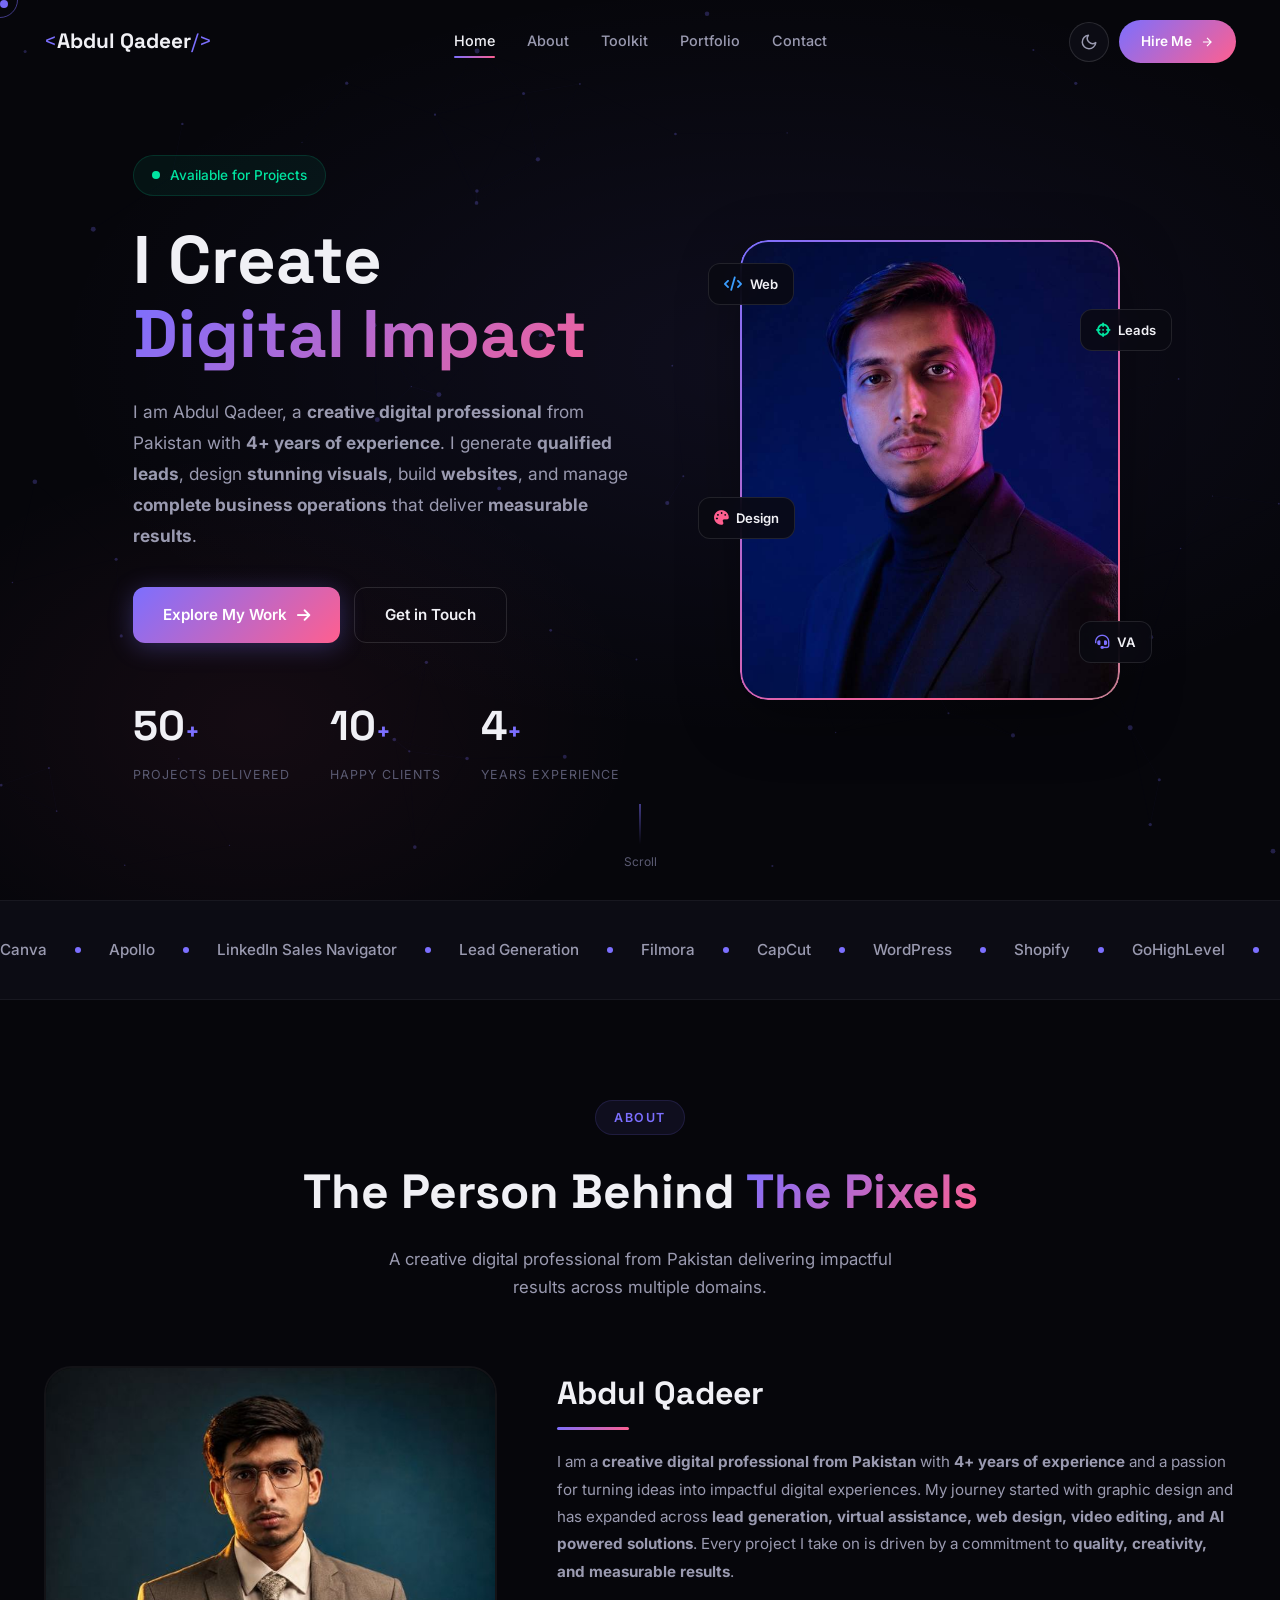
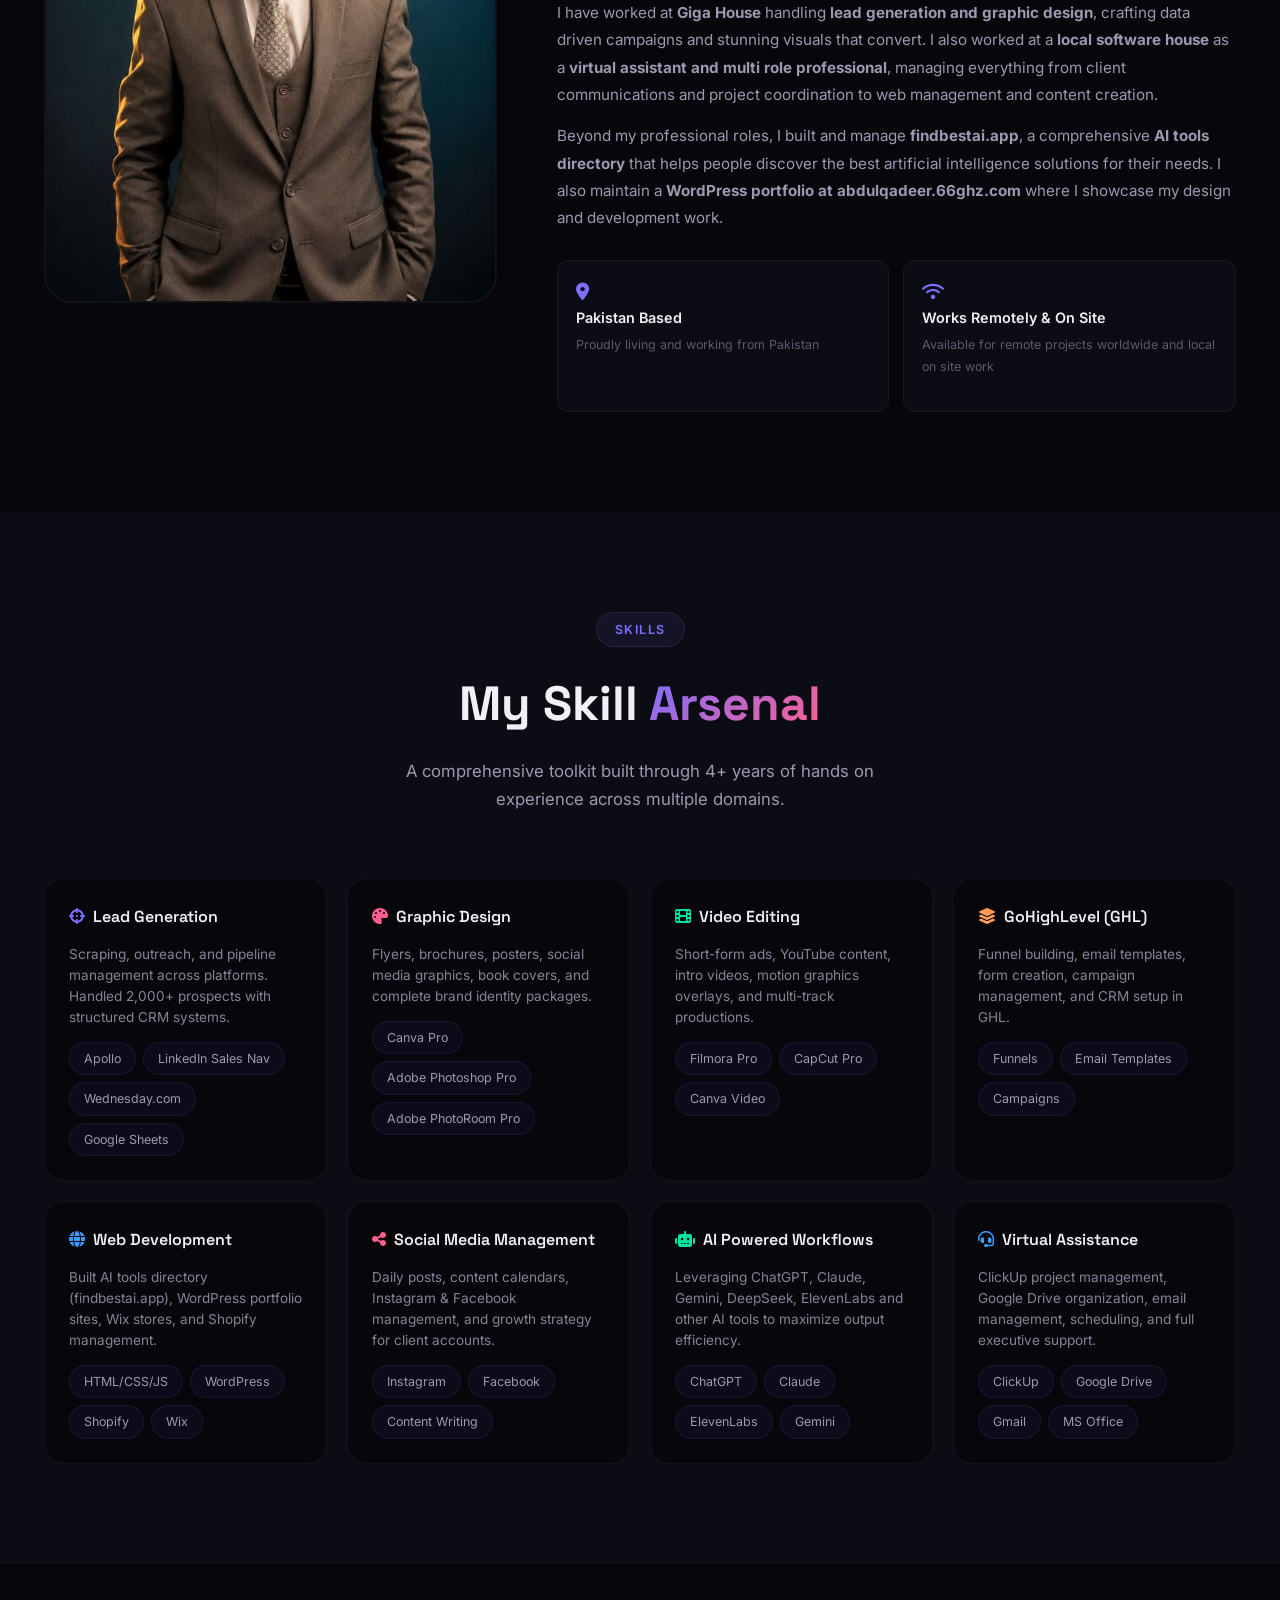
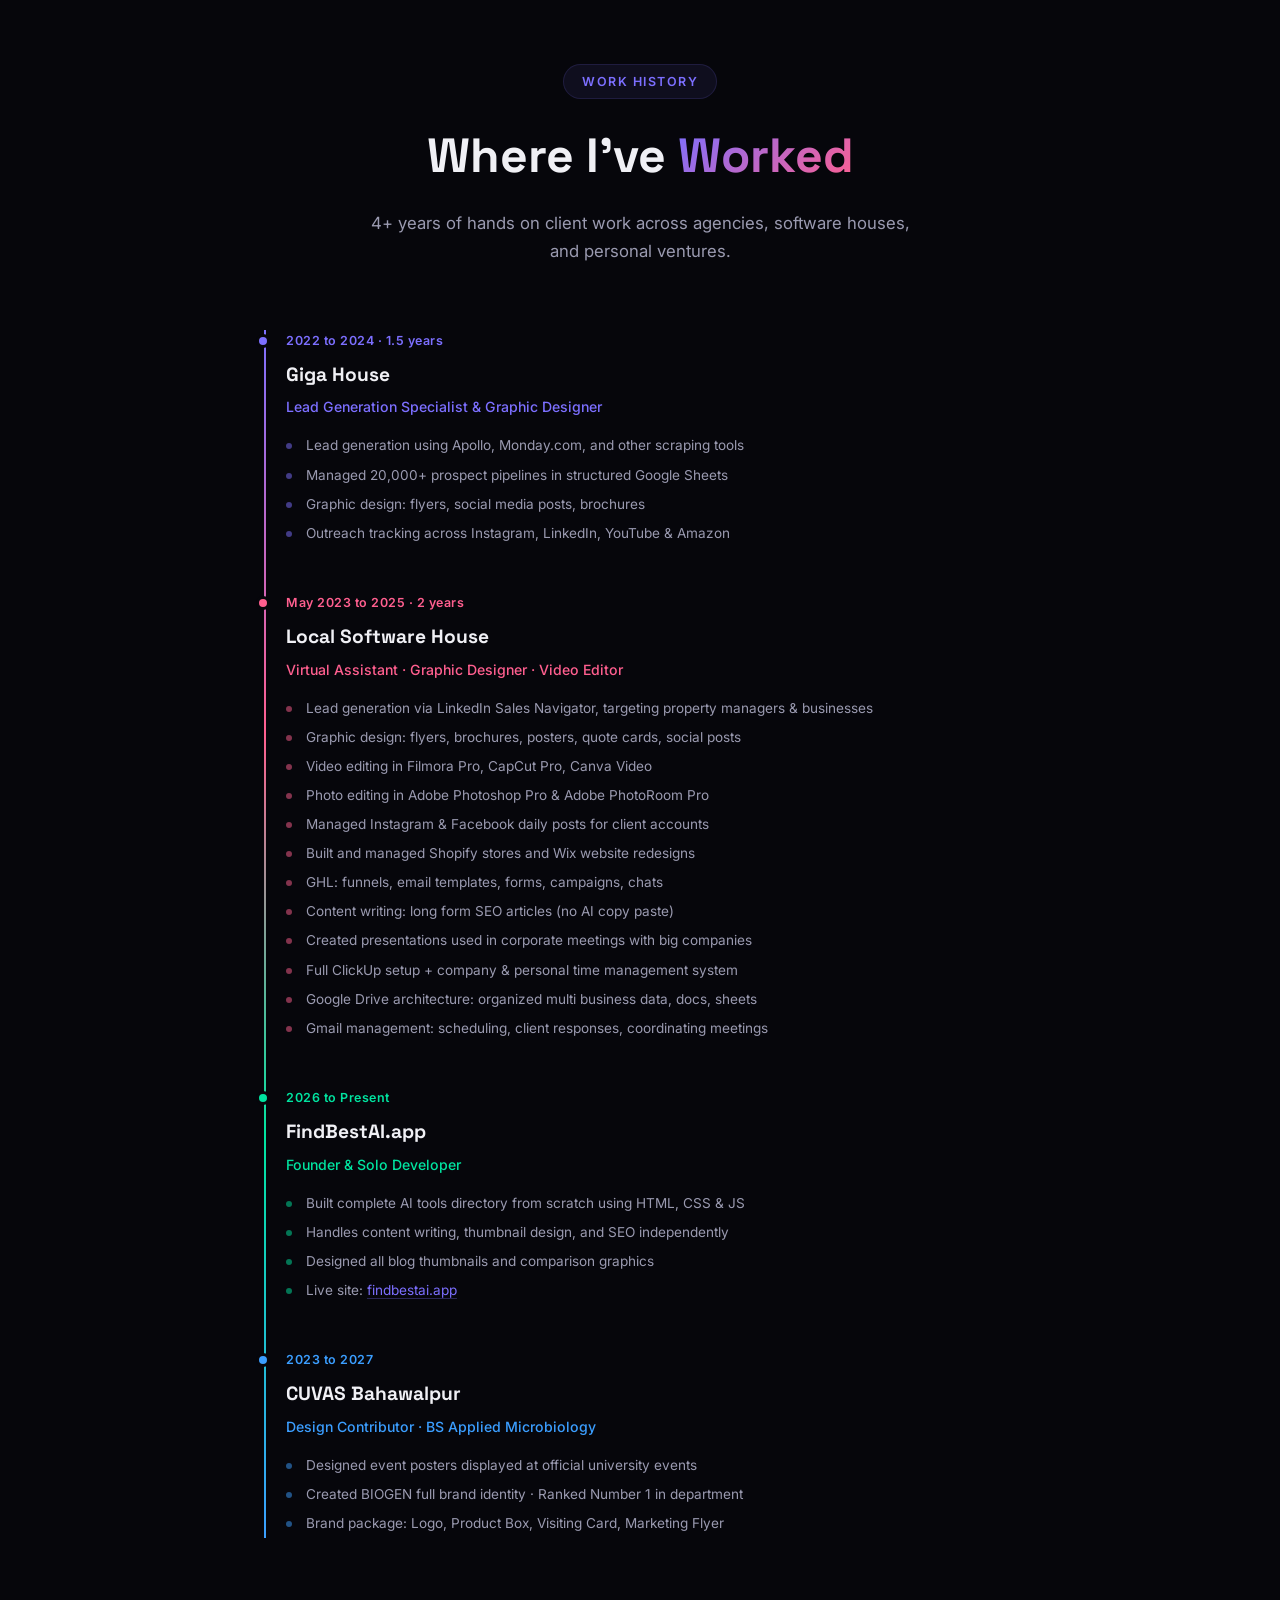
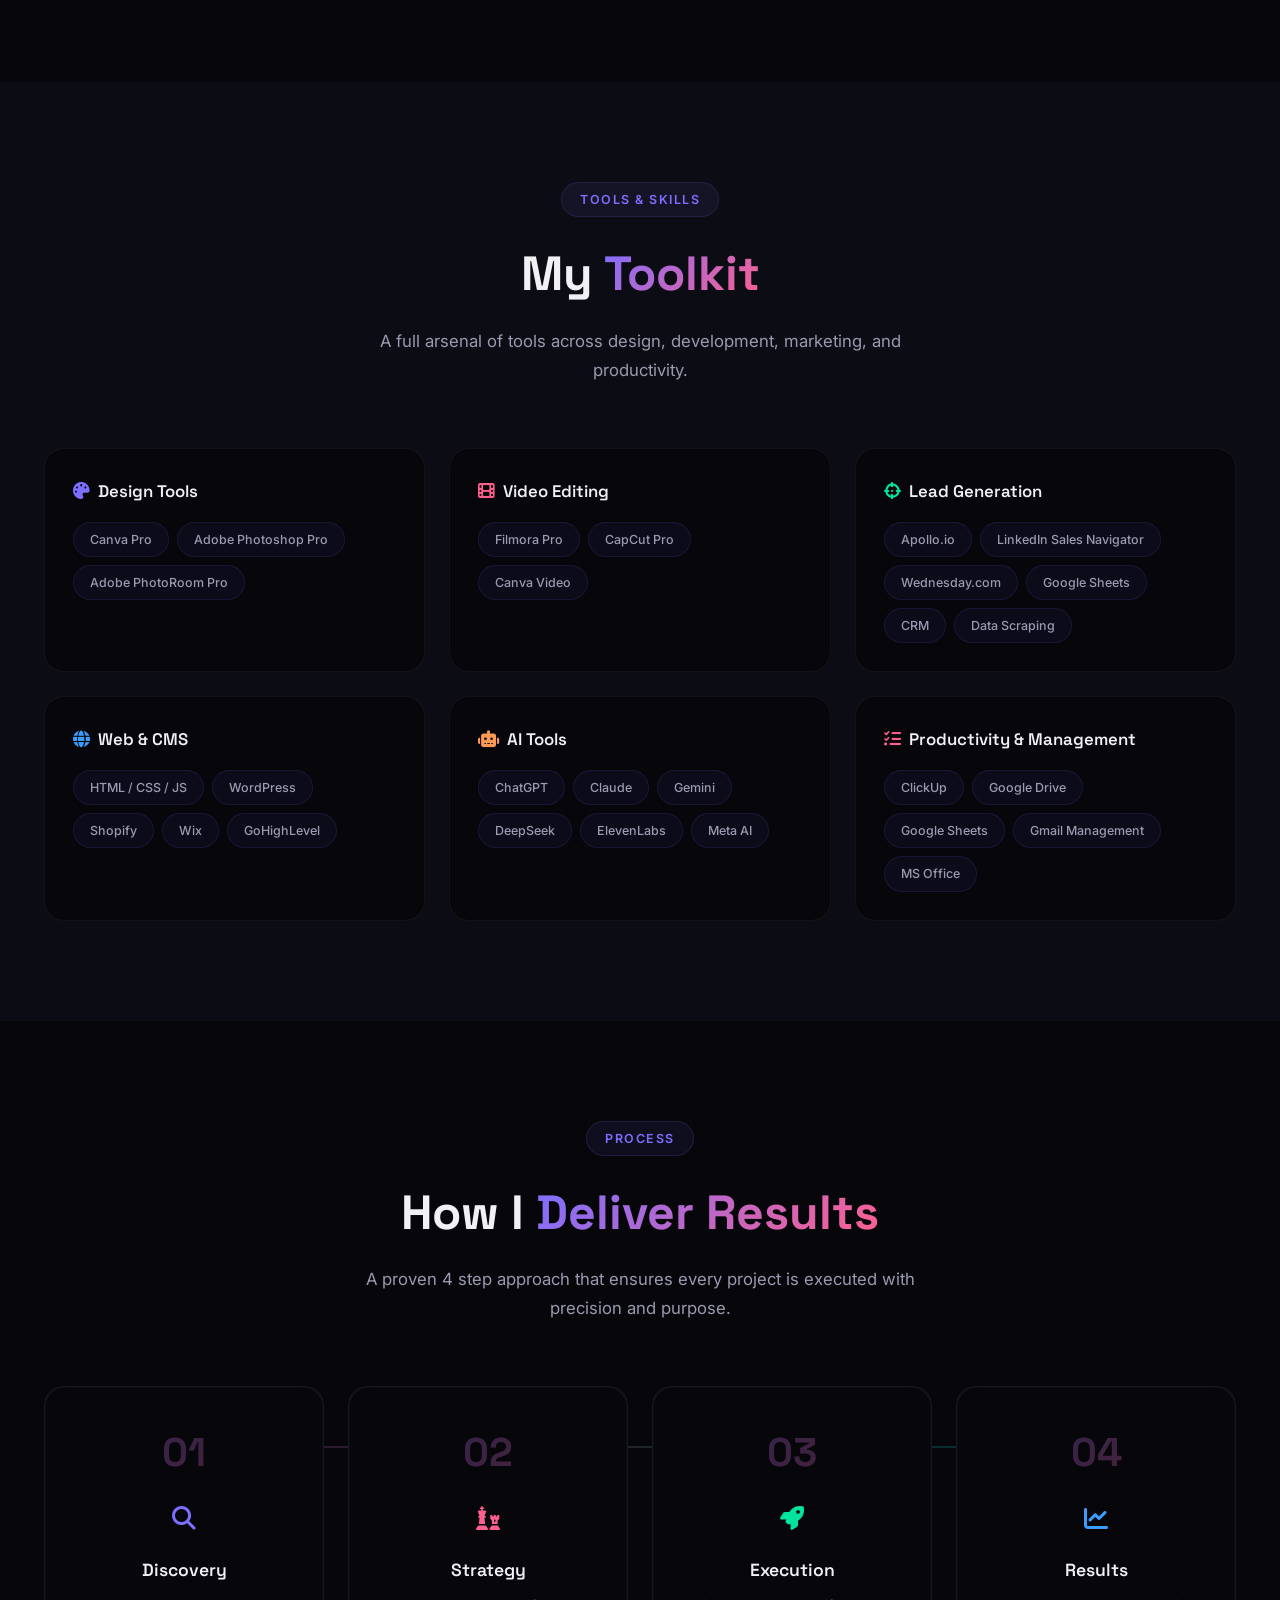
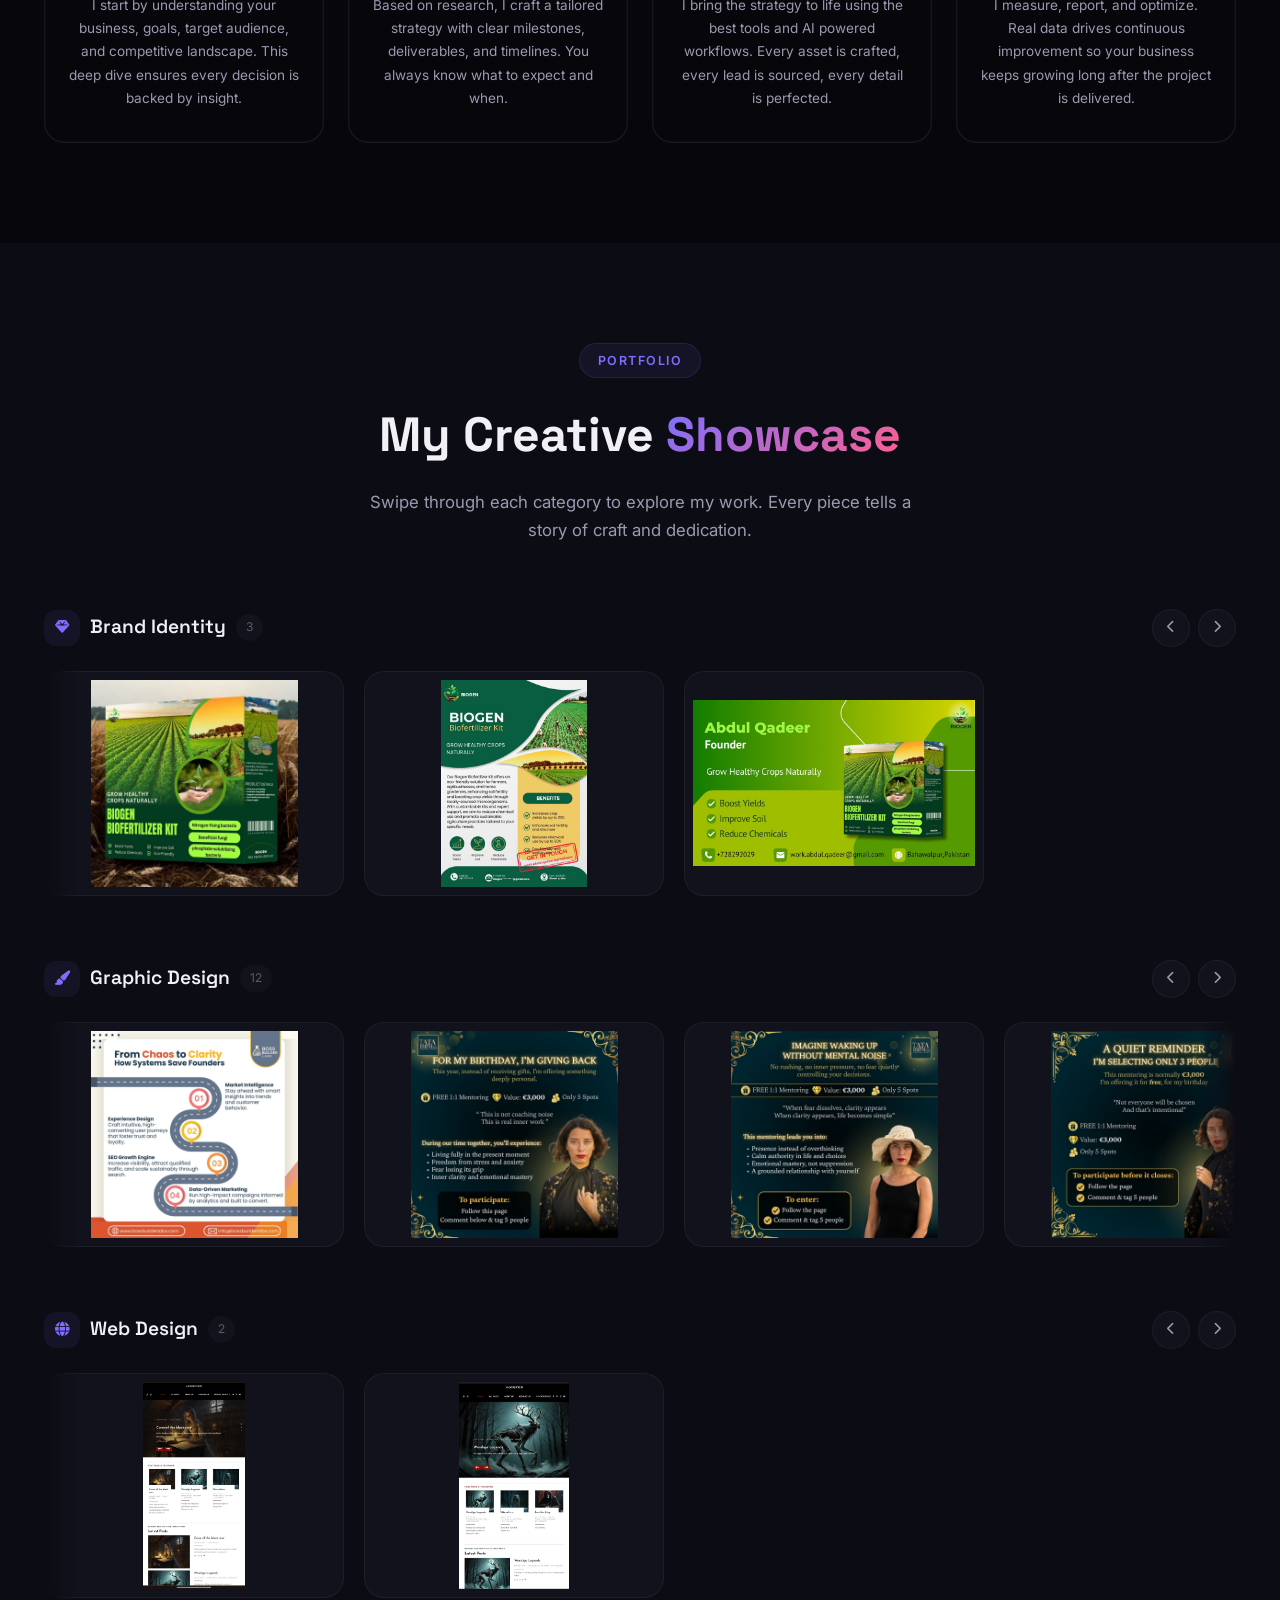
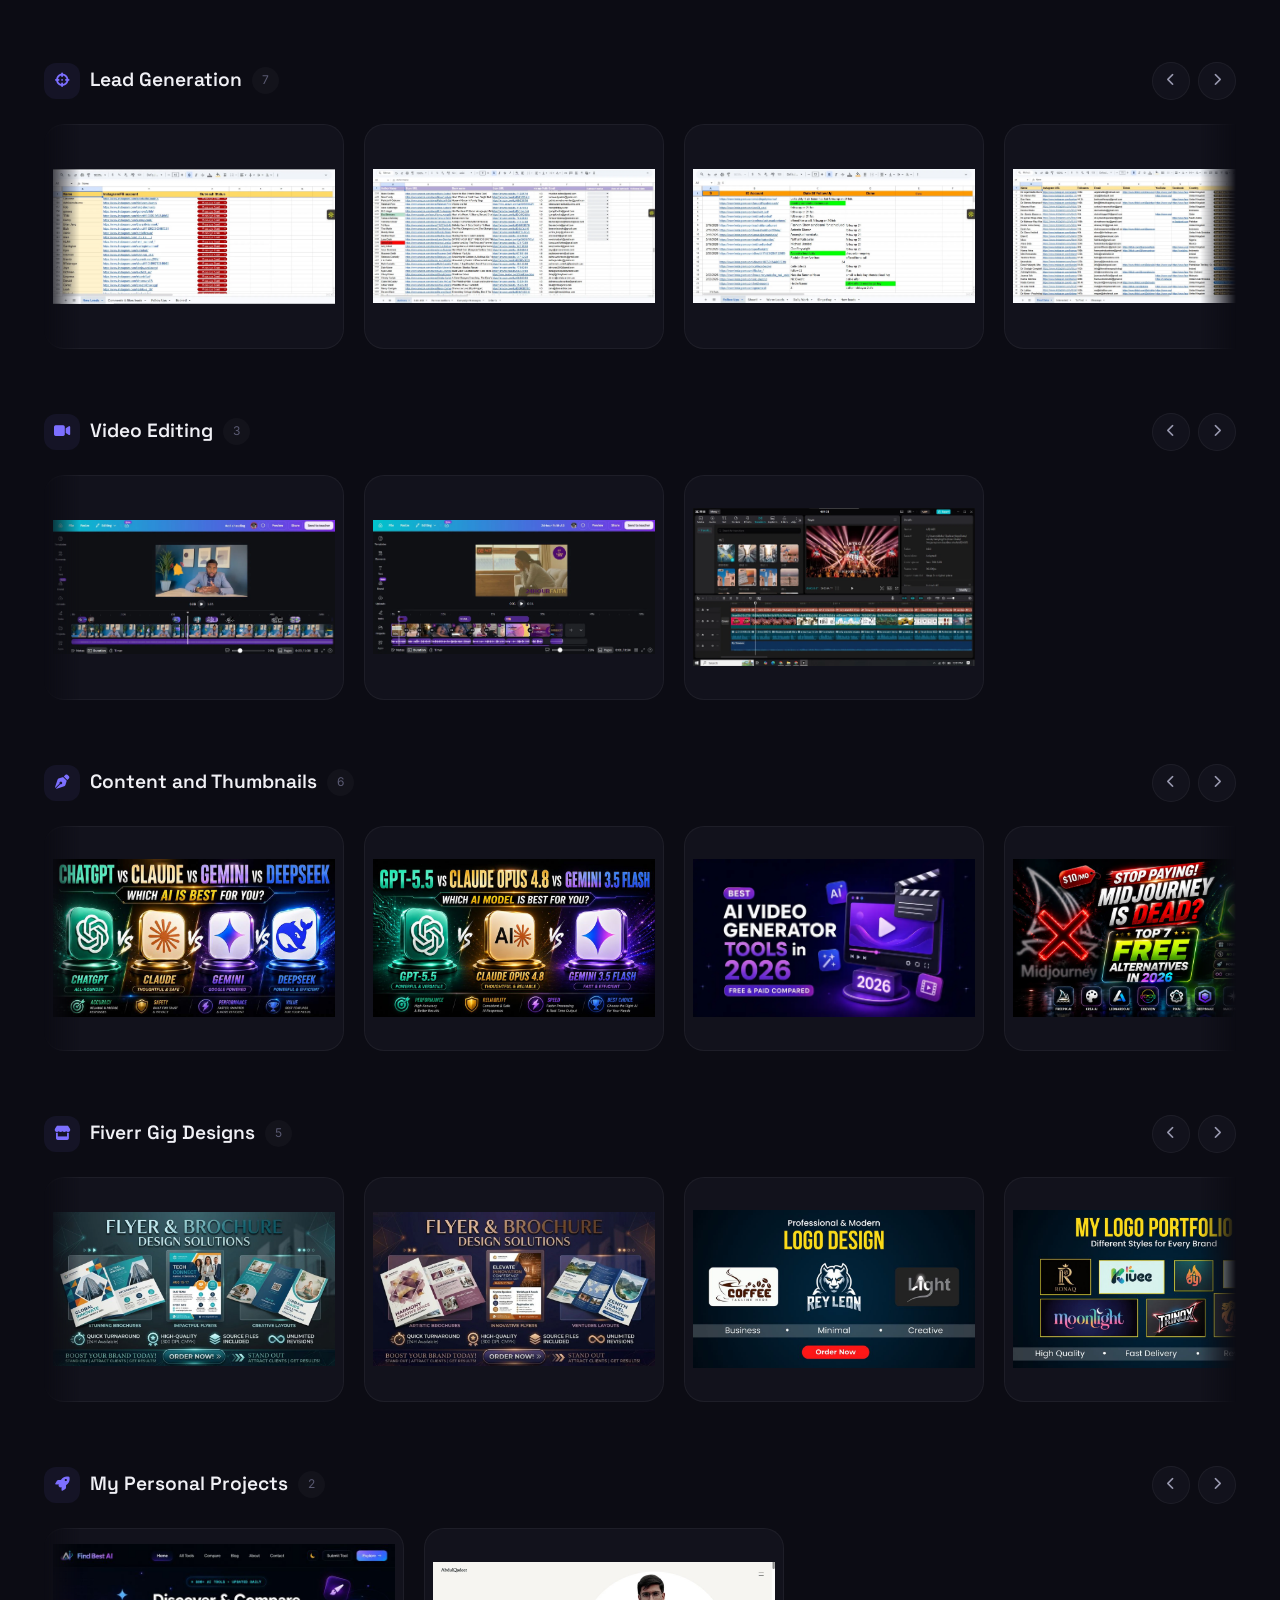
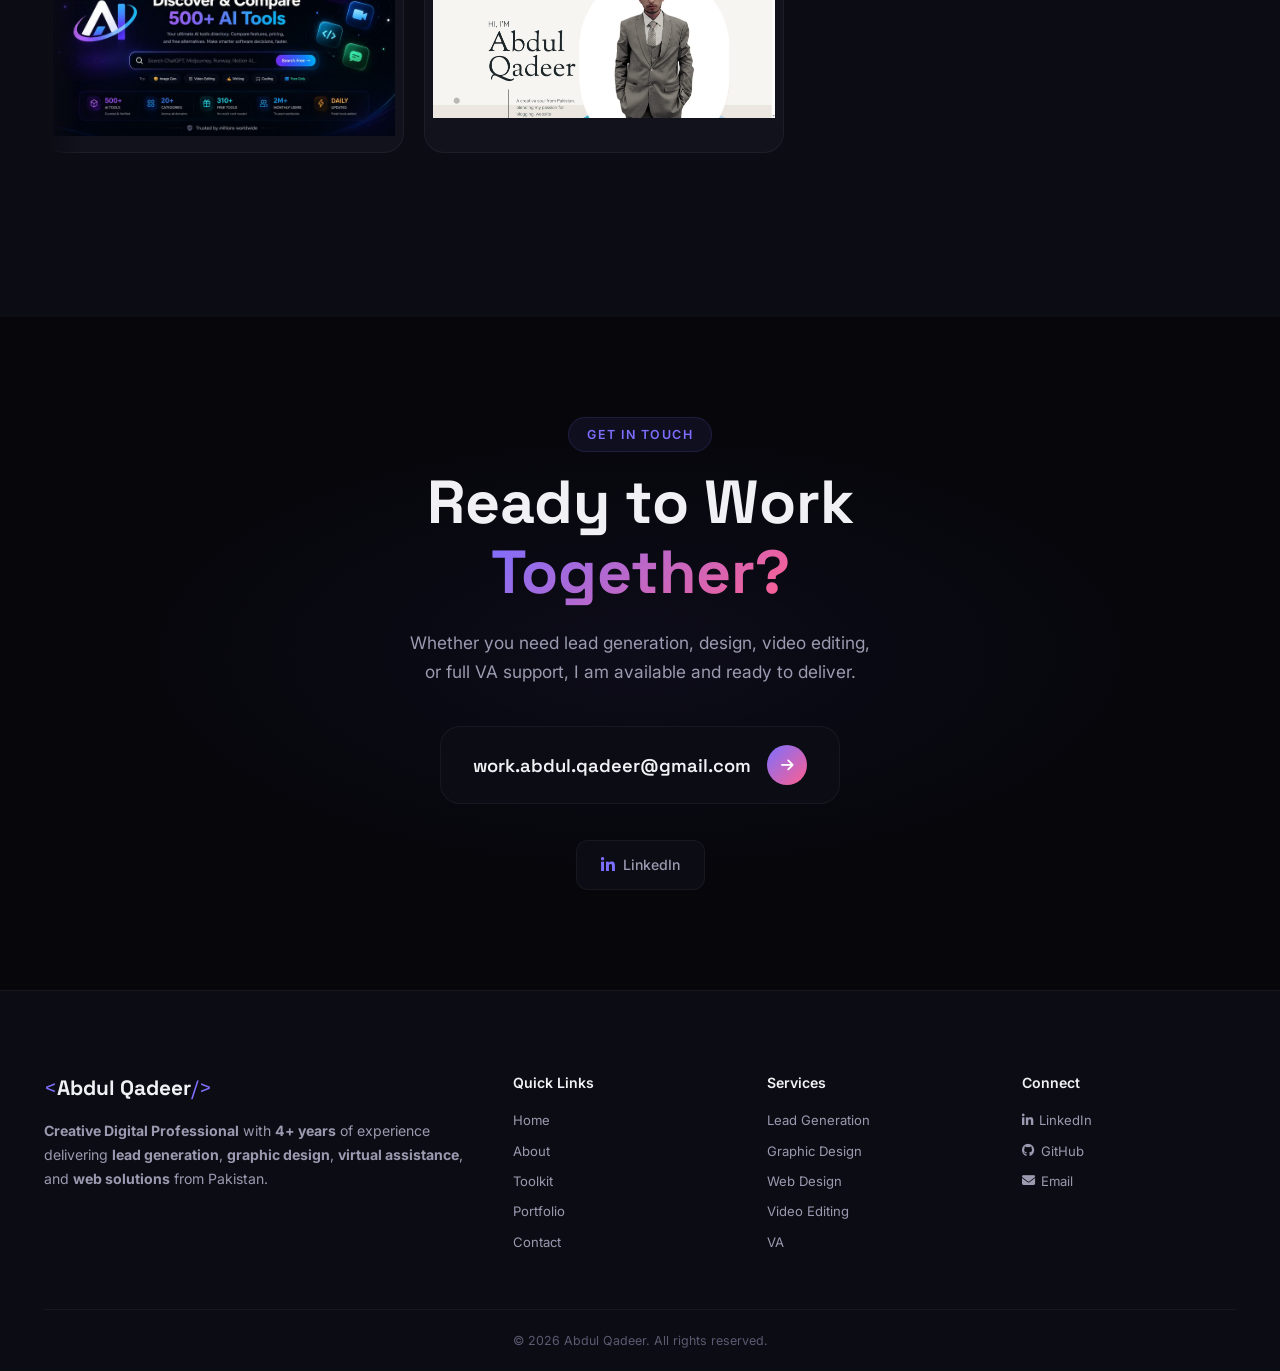
==== commit e183bf15: "Update index.html" ====
--- a/index.html
+++ b/index.html
@@ -235,7 +235,7 @@
                         <div class="skill-tags">
                             <span class="skill-tag">Apollo</span>
                             <span class="skill-tag">LinkedIn Sales Nav</span>
-                            <span class="skill-tag">Monday.com</span>
+                            <span class="skill-tag">Wednesday.com</span>
                             <span class="skill-tag">Google Sheets</span>
                         </div>
                     </div>
@@ -407,7 +407,7 @@
                         <div class="toolkit-pills">
                             <span class="toolkit-pill">Apollo.io</span>
                             <span class="toolkit-pill">LinkedIn Sales Navigator</span>
-                            <span class="toolkit-pill">Monday.com</span>
+                            <span class="toolkit-pill">Wednesday.com</span>
                             <span class="toolkit-pill">Google Sheets</span>
                             <span class="toolkit-pill">CRM</span>
                             <span class="toolkit-pill">Data Scraping</span>
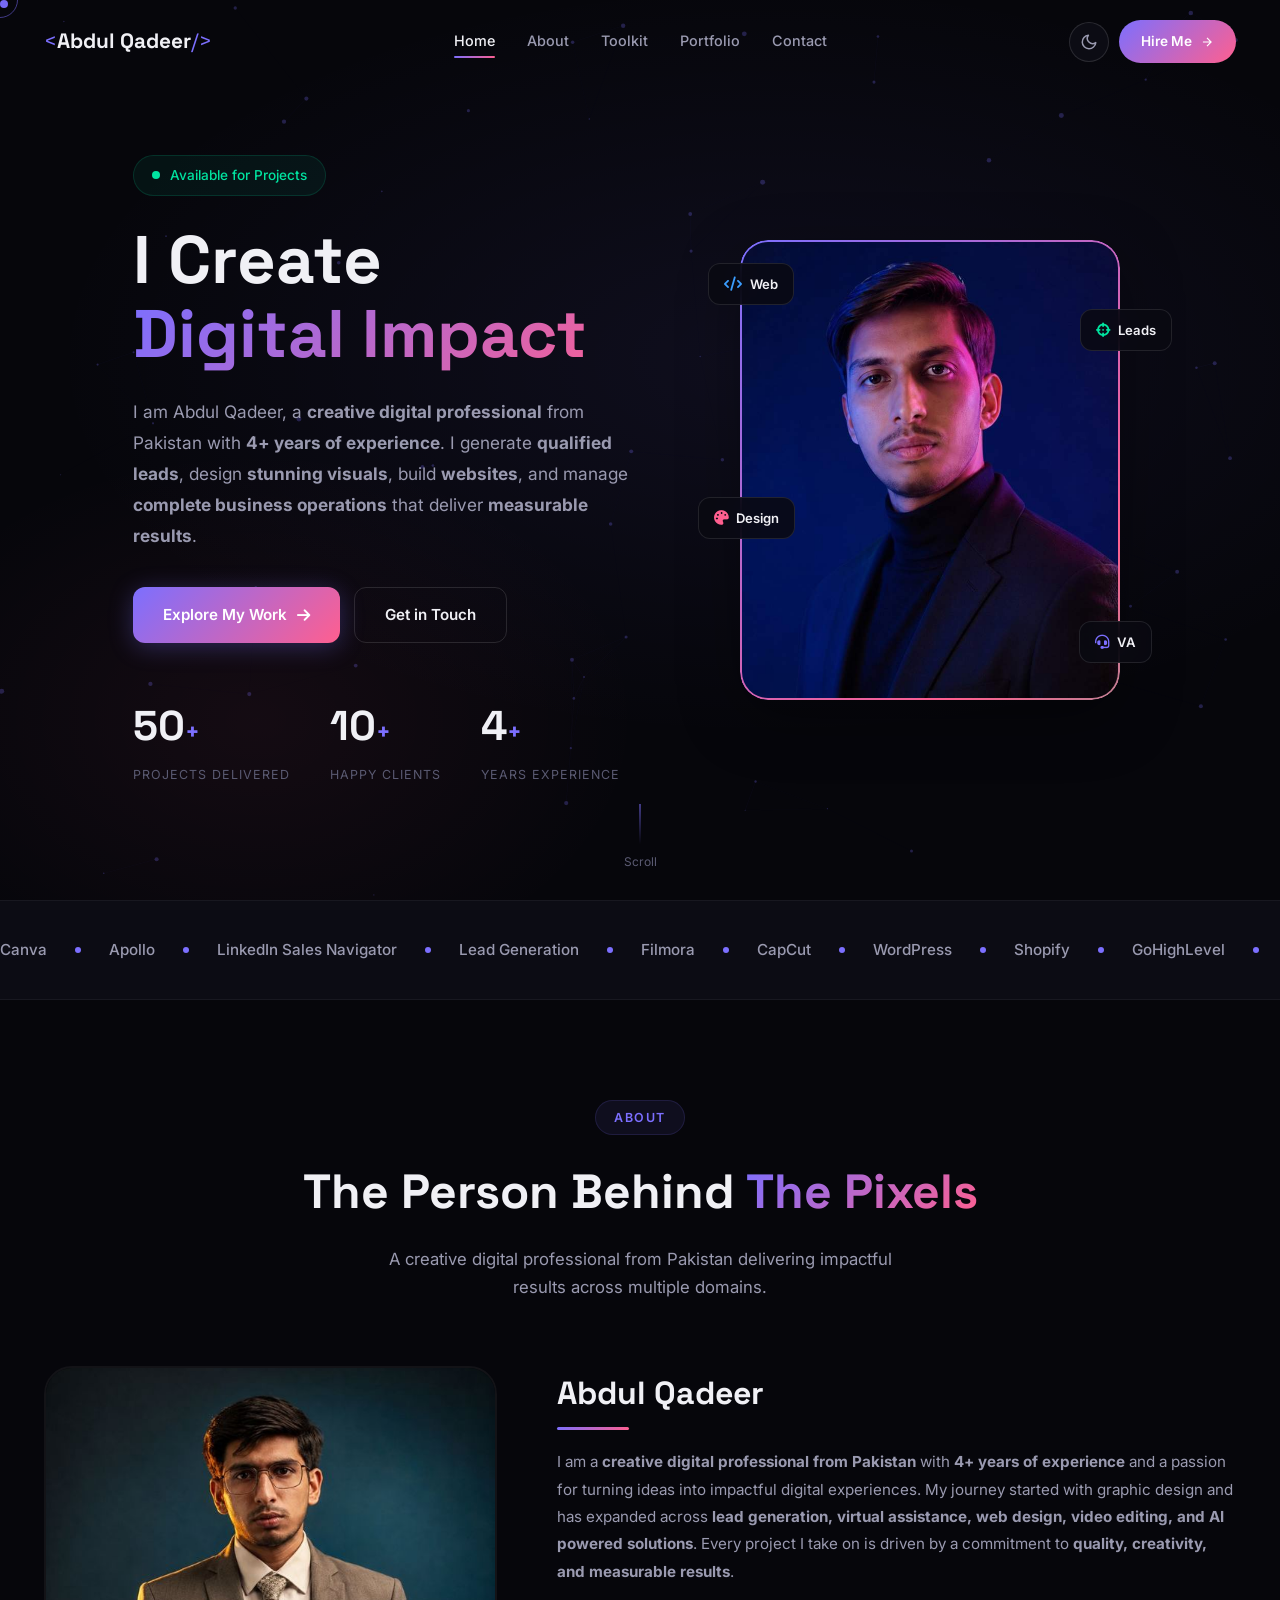
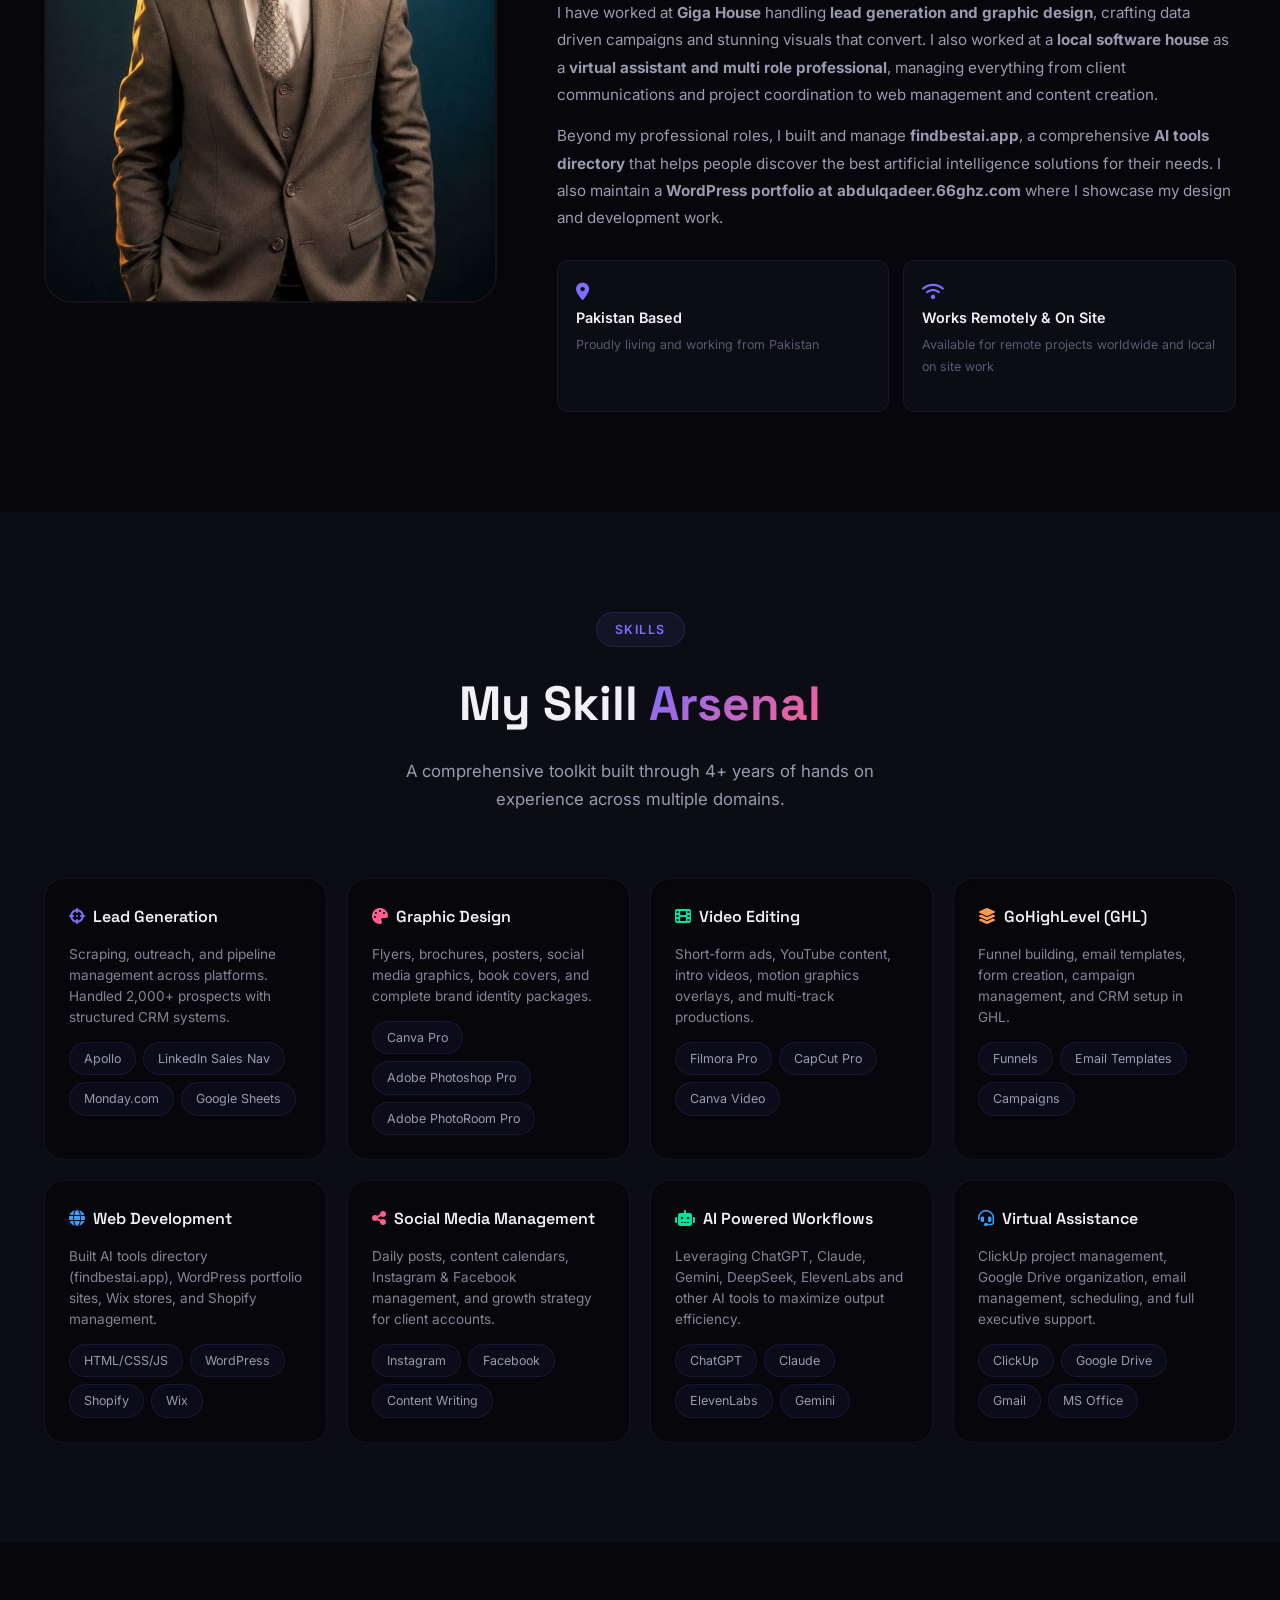
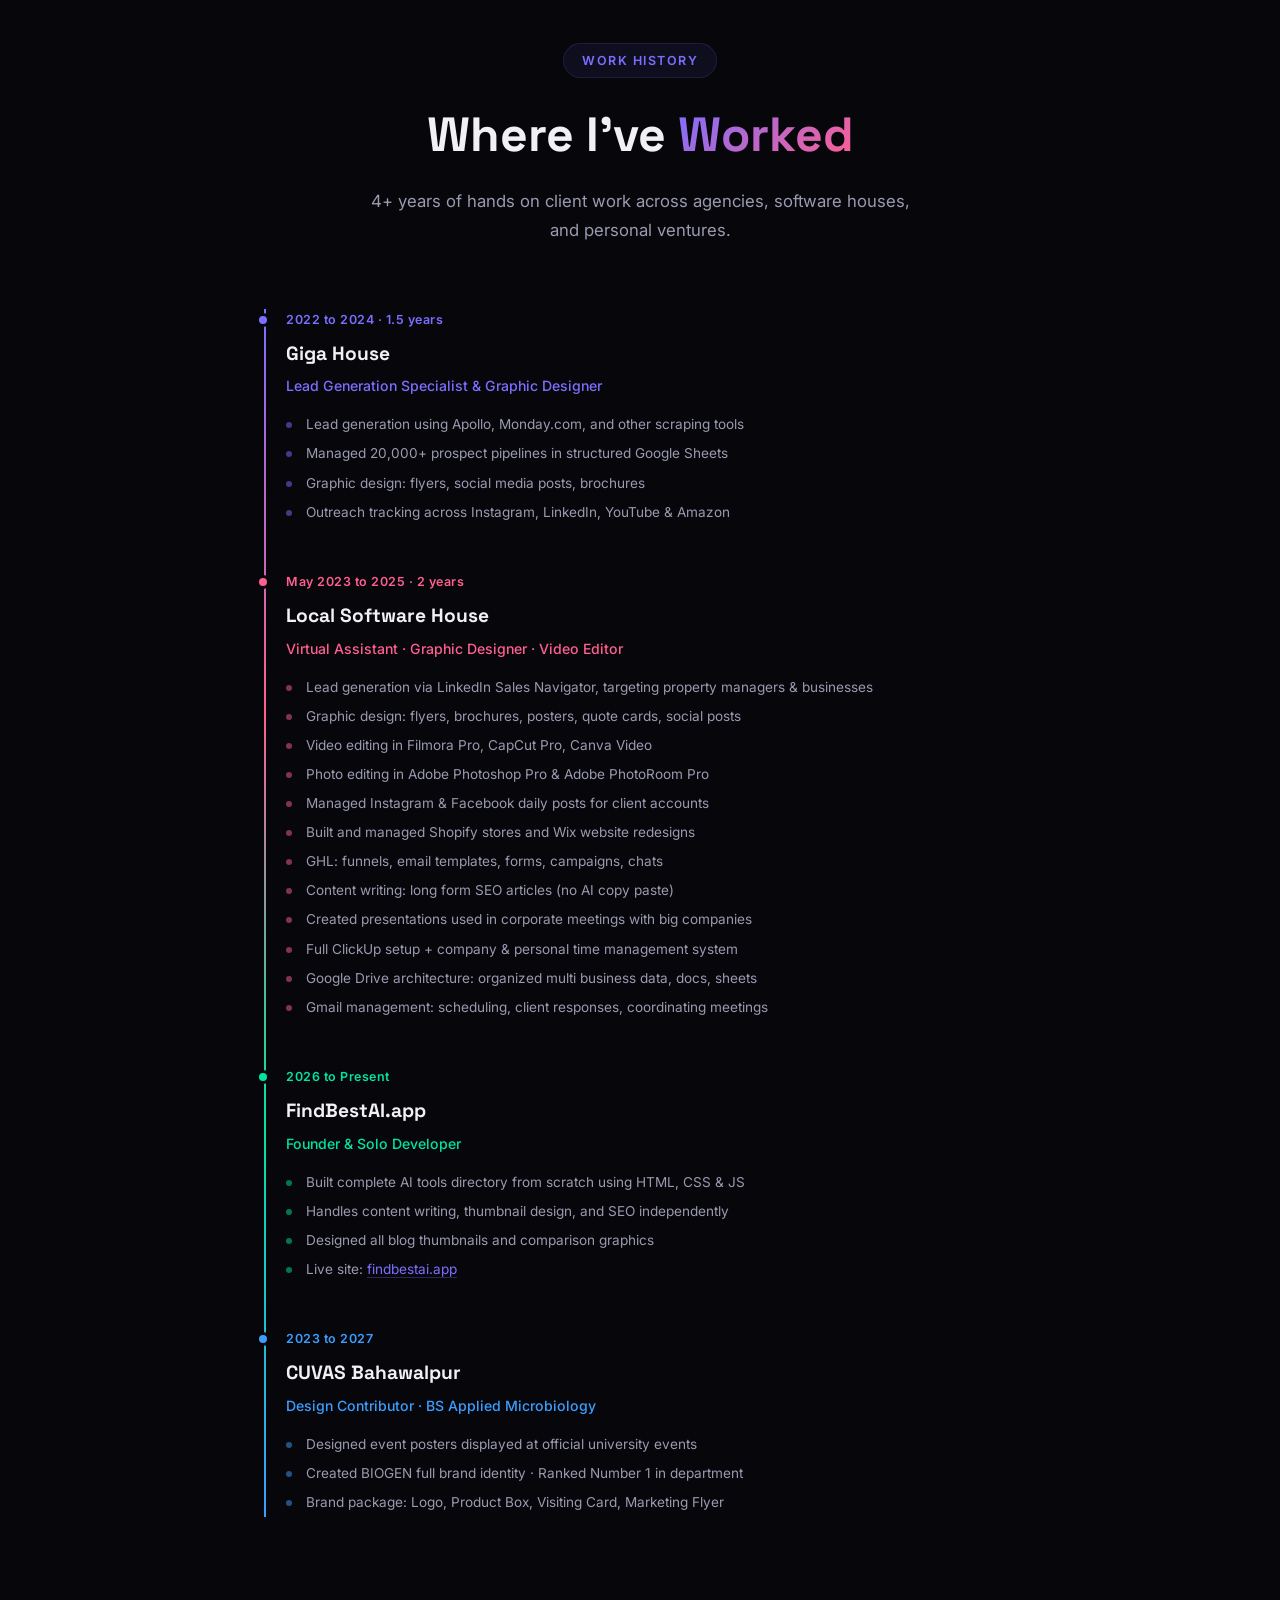
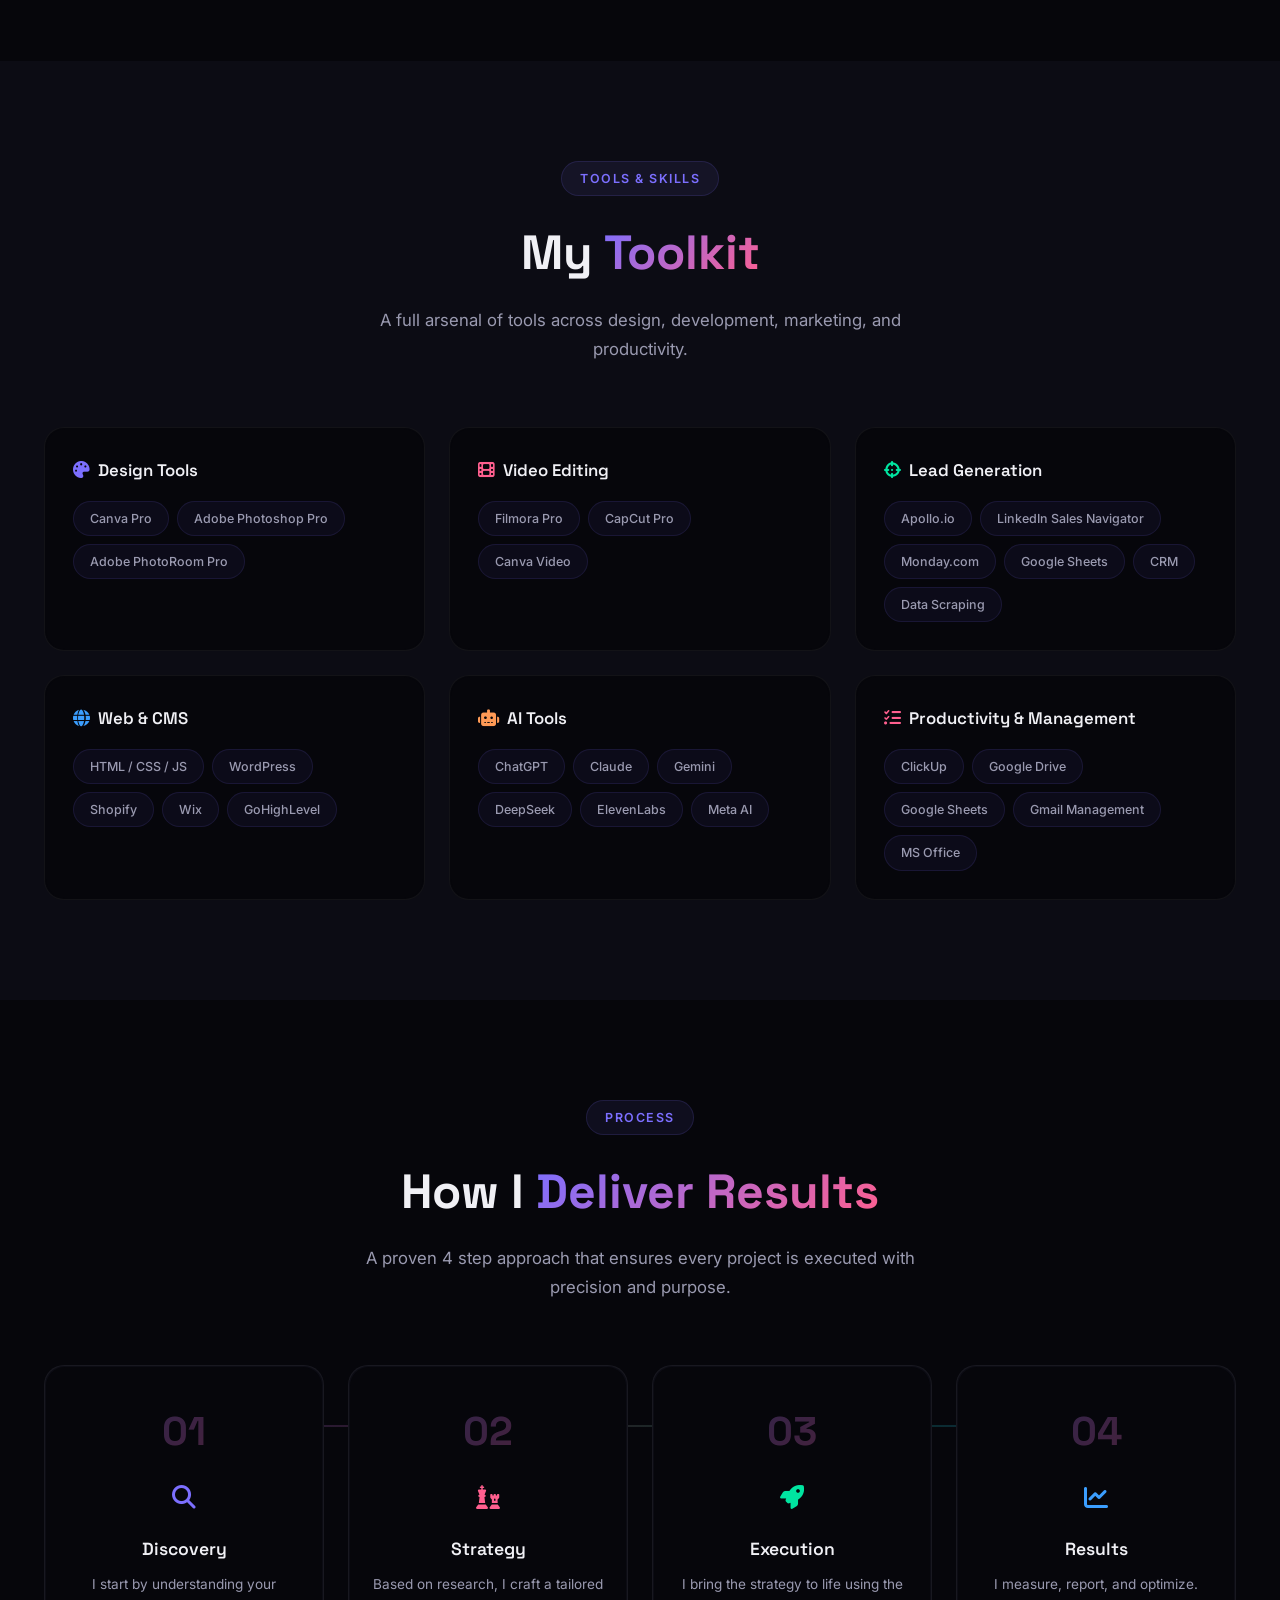
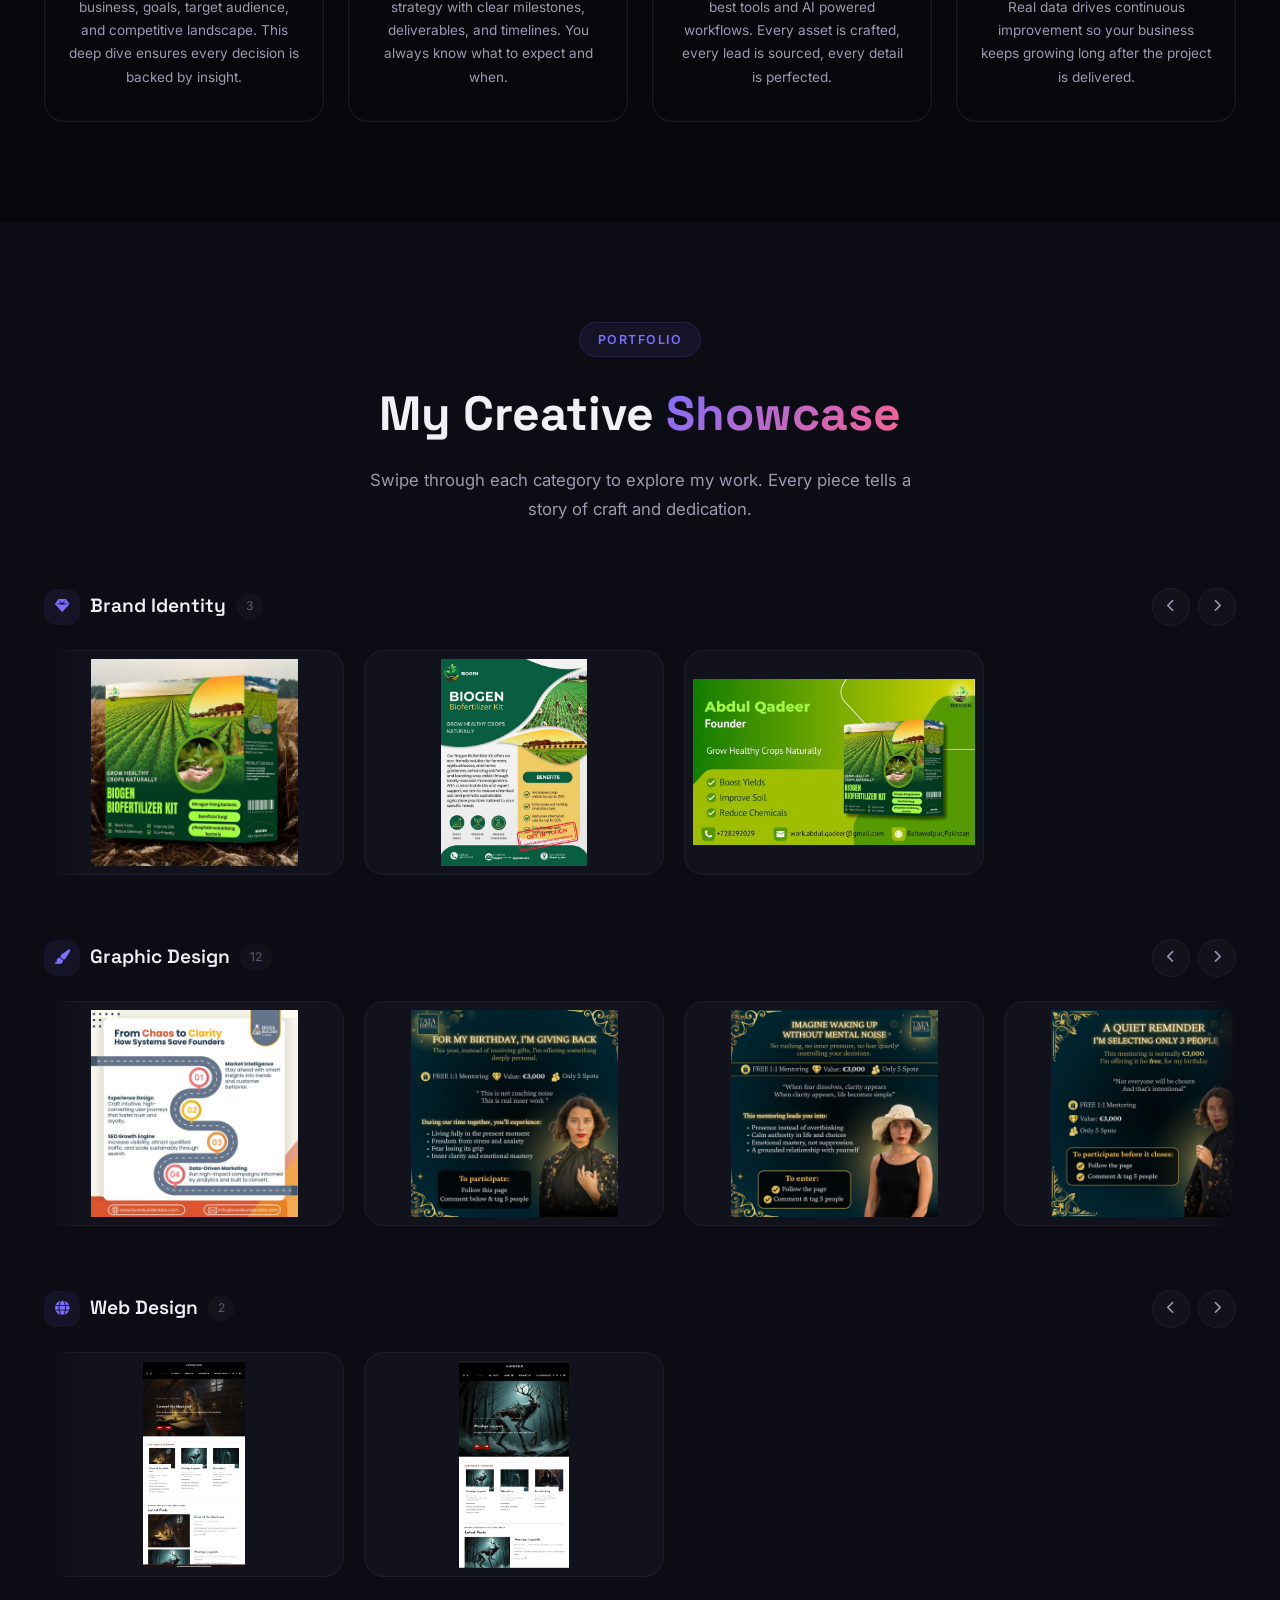
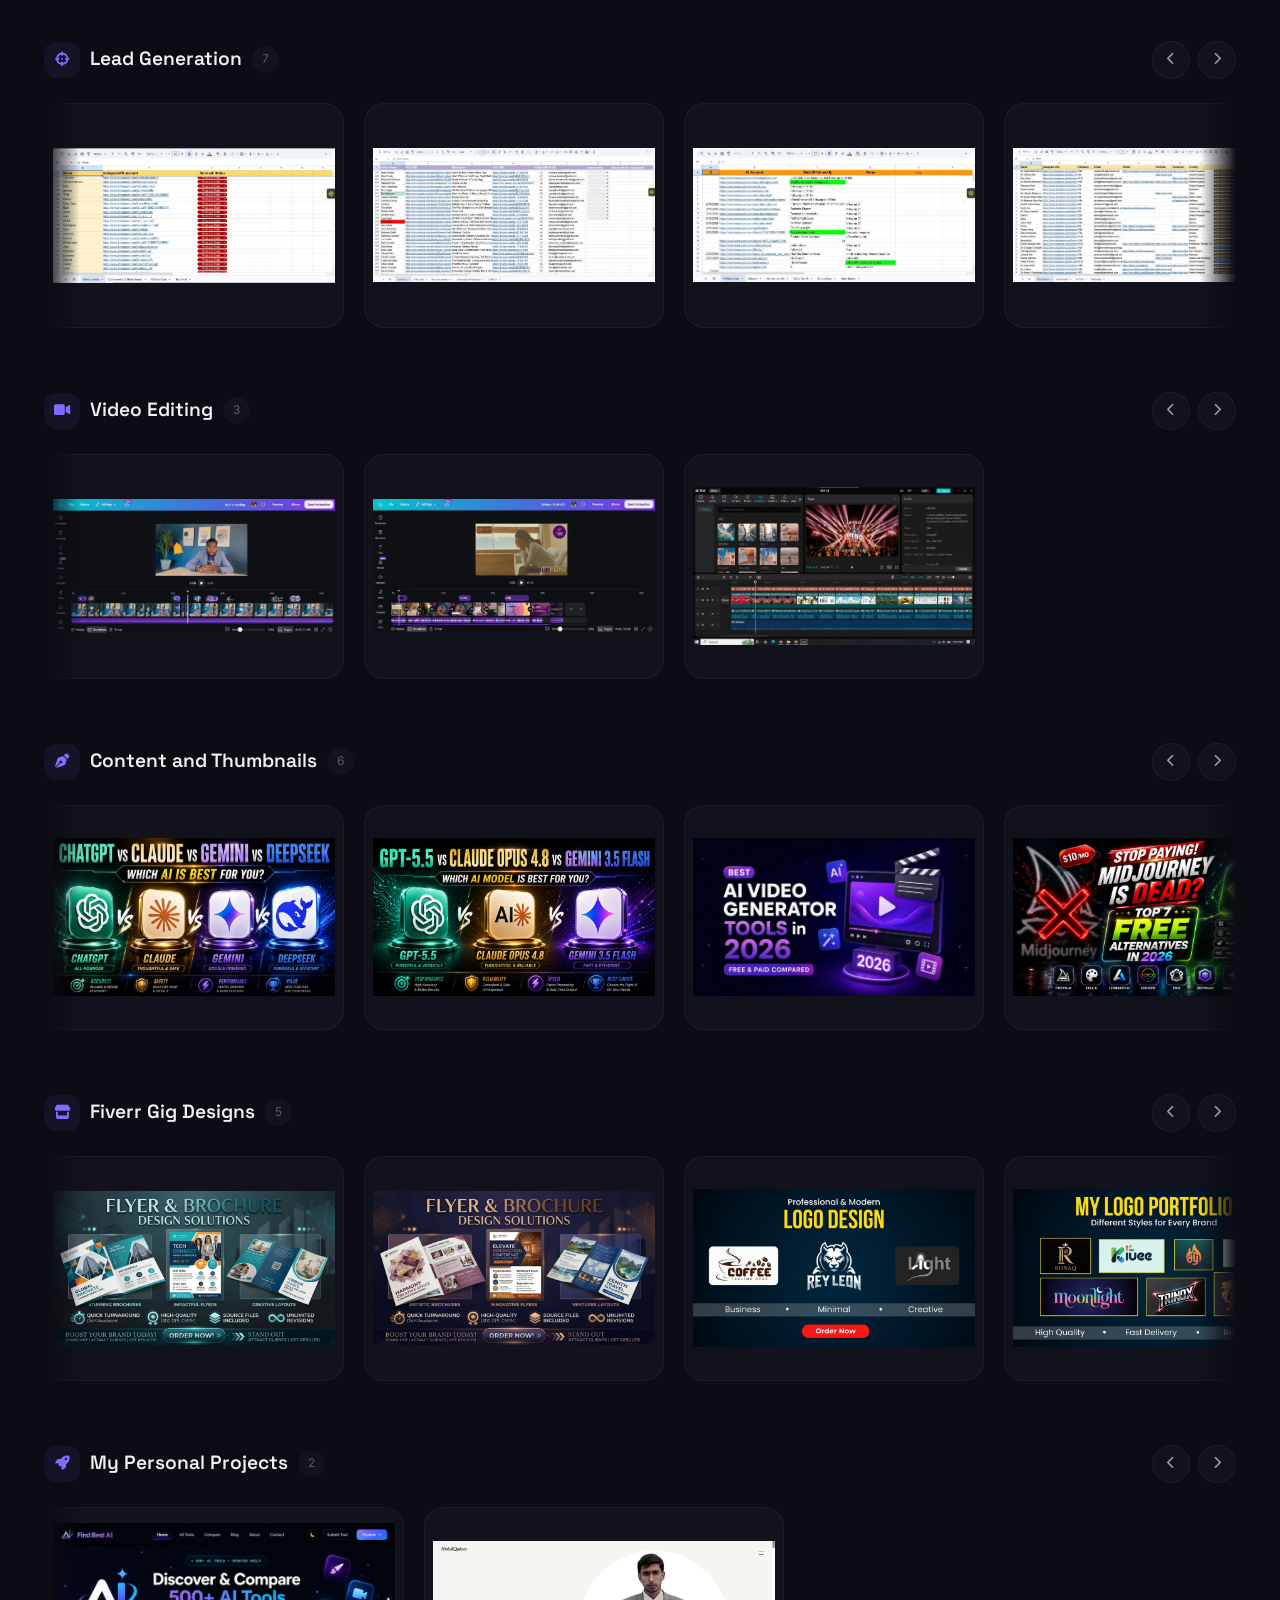
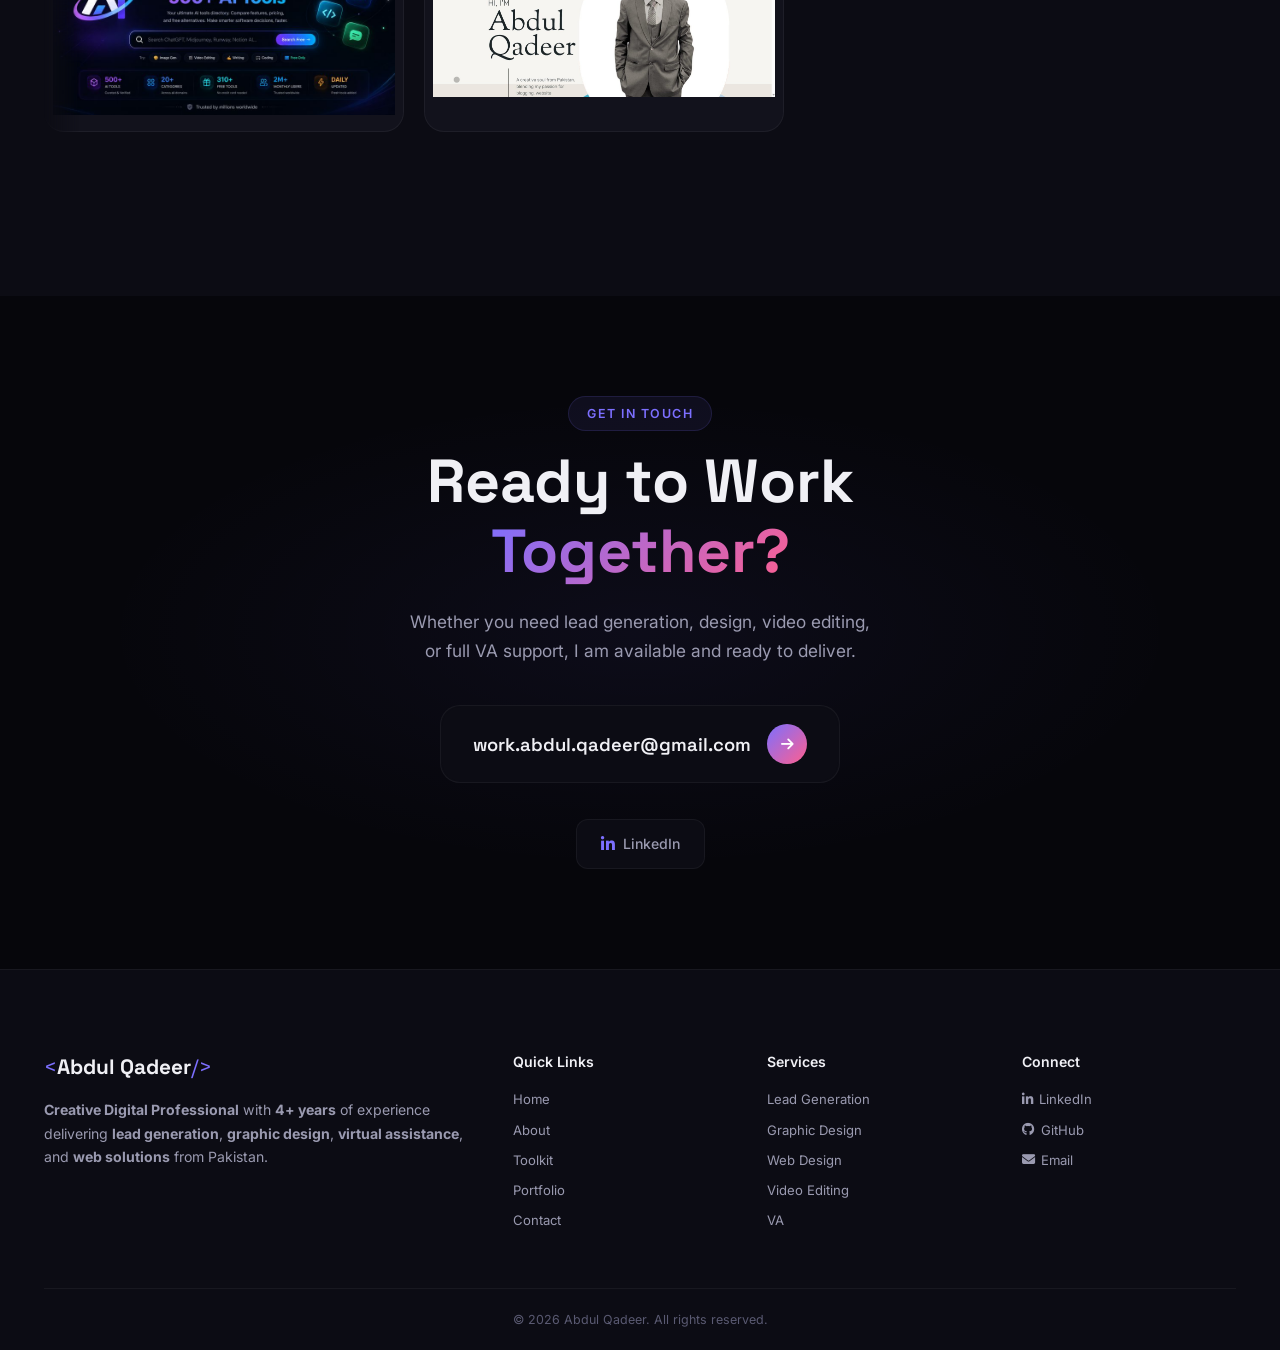
==== commit 61e05054: "Add files via upload" ====
--- a/index.html
+++ b/index.html
@@ -235,7 +235,7 @@
                         <div class="skill-tags">
                             <span class="skill-tag">Apollo</span>
                             <span class="skill-tag">LinkedIn Sales Nav</span>
-                            <span class="skill-tag">Wednesday.com</span>
+                            <span class="skill-tag">Monday.com</span>
                             <span class="skill-tag">Google Sheets</span>
                         </div>
                     </div>
@@ -407,7 +407,7 @@
                         <div class="toolkit-pills">
                             <span class="toolkit-pill">Apollo.io</span>
                             <span class="toolkit-pill">LinkedIn Sales Navigator</span>
-                            <span class="toolkit-pill">Wednesday.com</span>
+                            <span class="toolkit-pill">Monday.com</span>
                             <span class="toolkit-pill">Google Sheets</span>
                             <span class="toolkit-pill">CRM</span>
                             <span class="toolkit-pill">Data Scraping</span>
@@ -706,4 +706,4 @@
 
     <script src="assets/js/main.js"></script>
 </body>
-</html>
+</html>
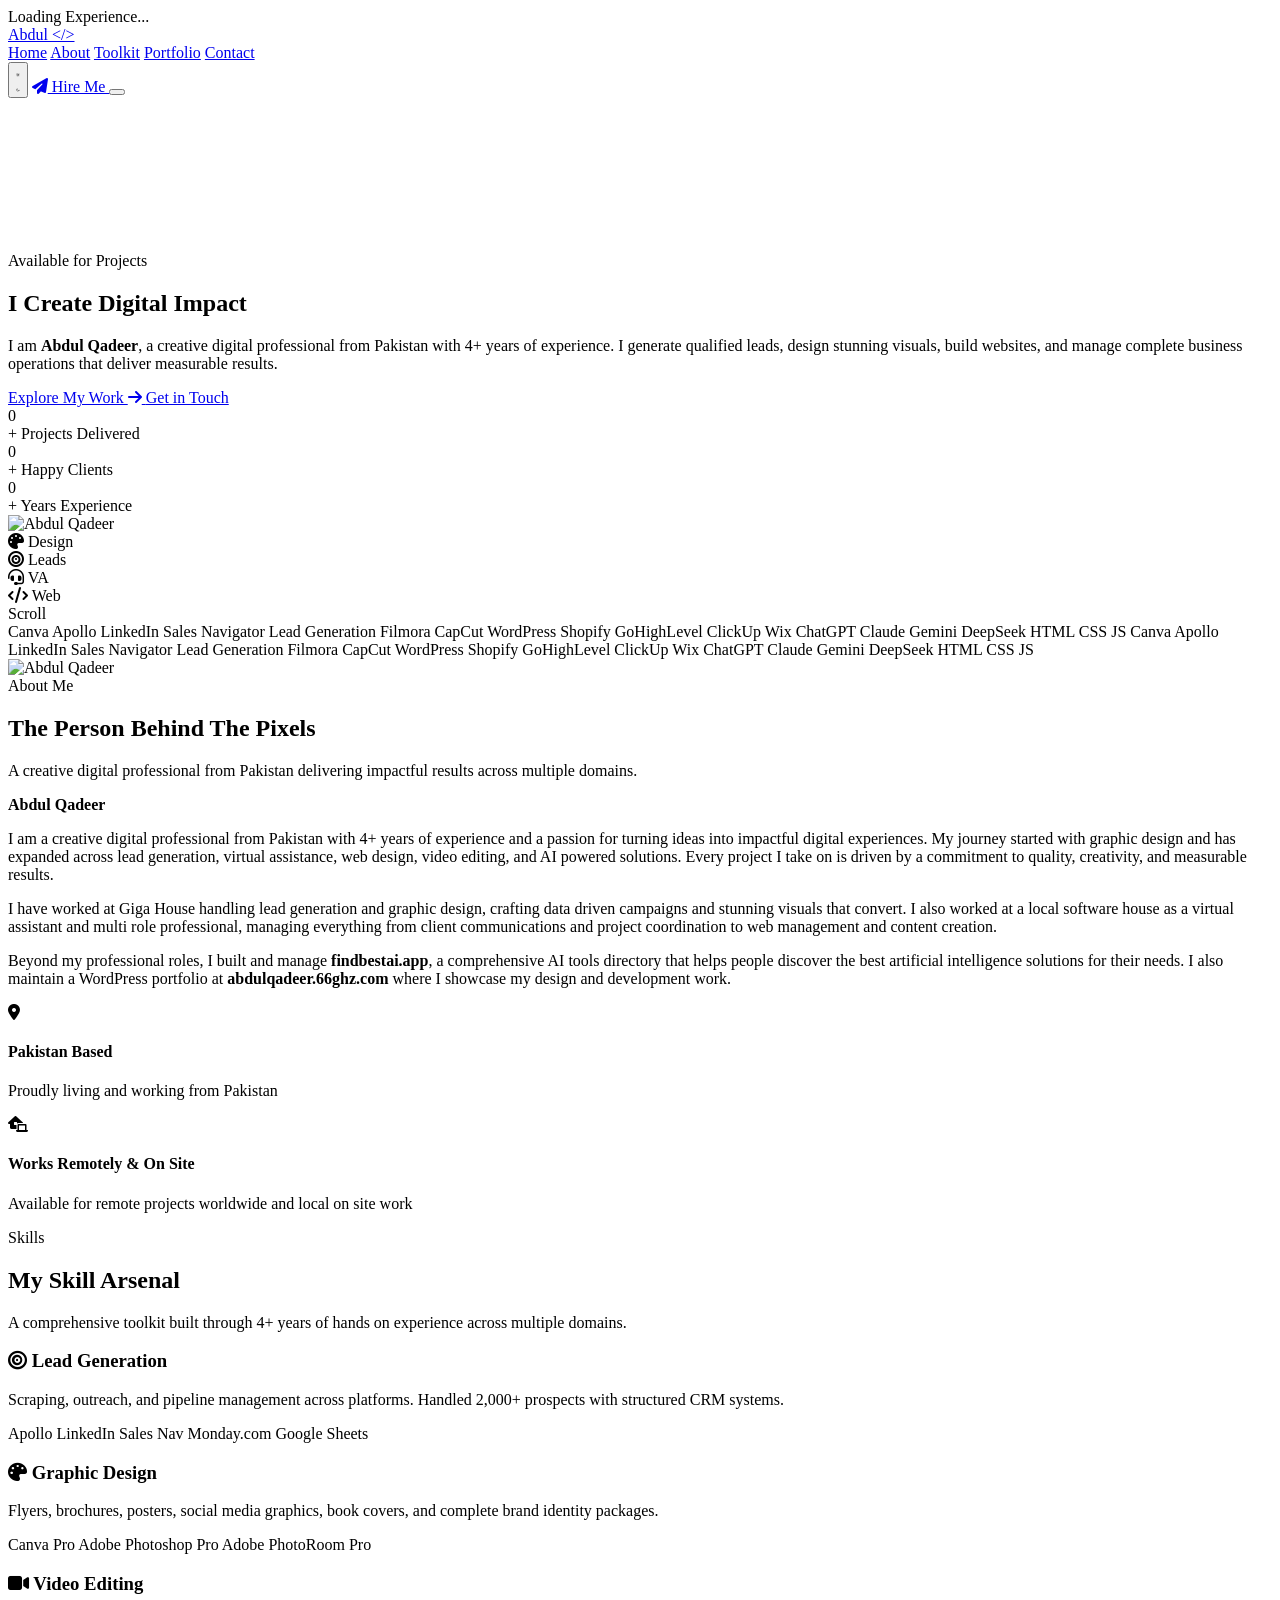
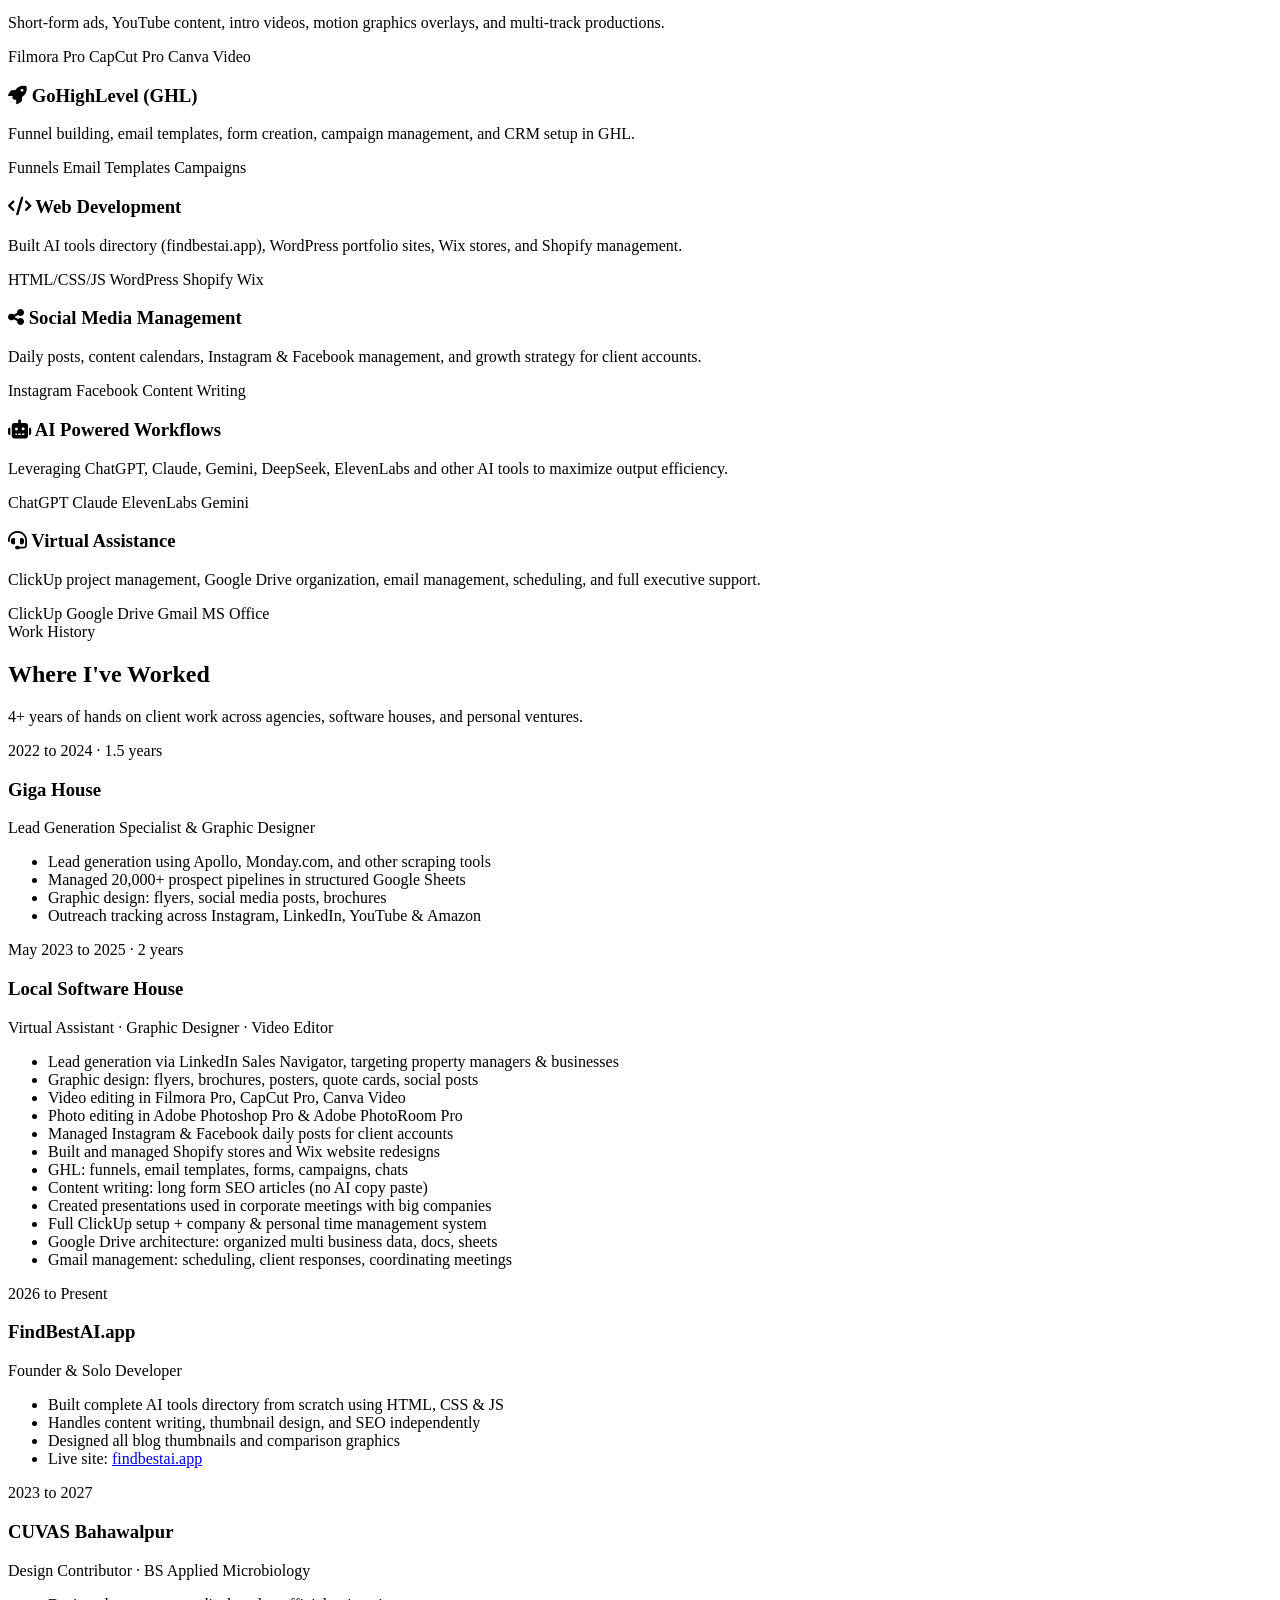
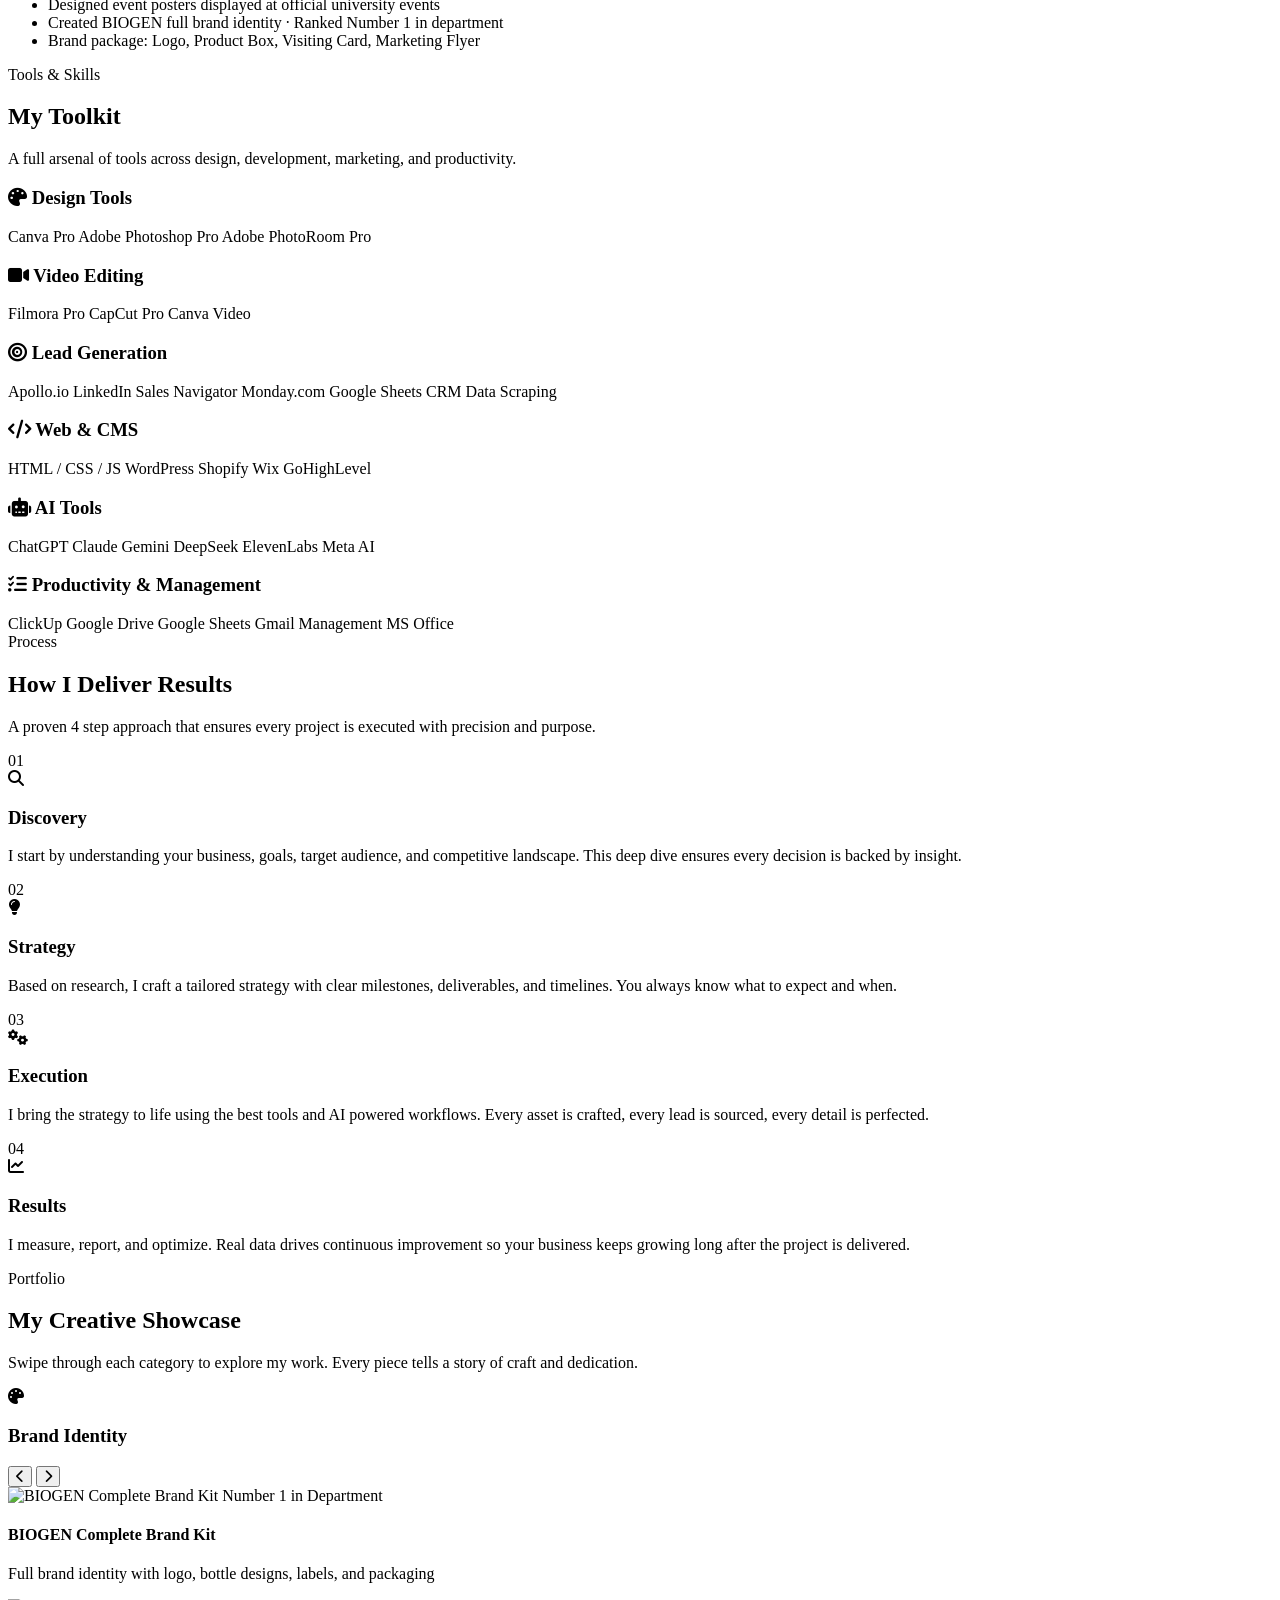
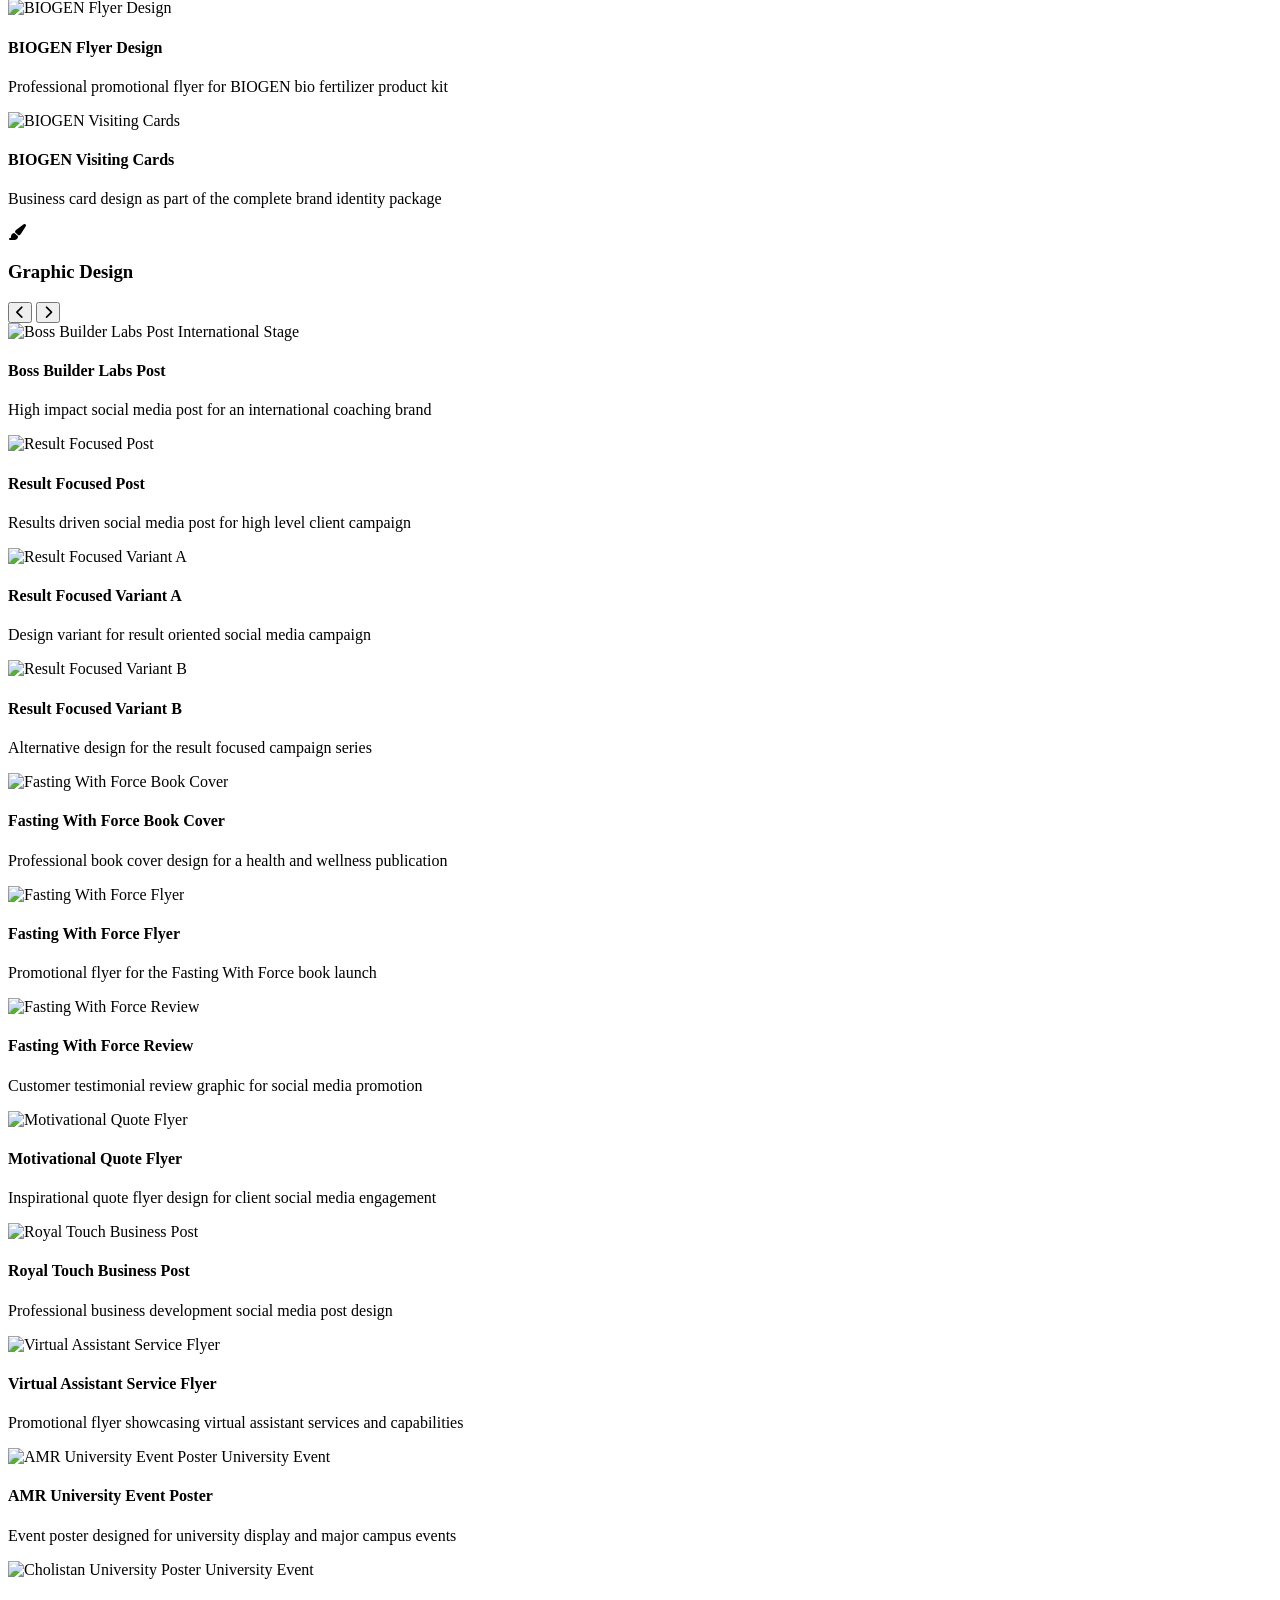
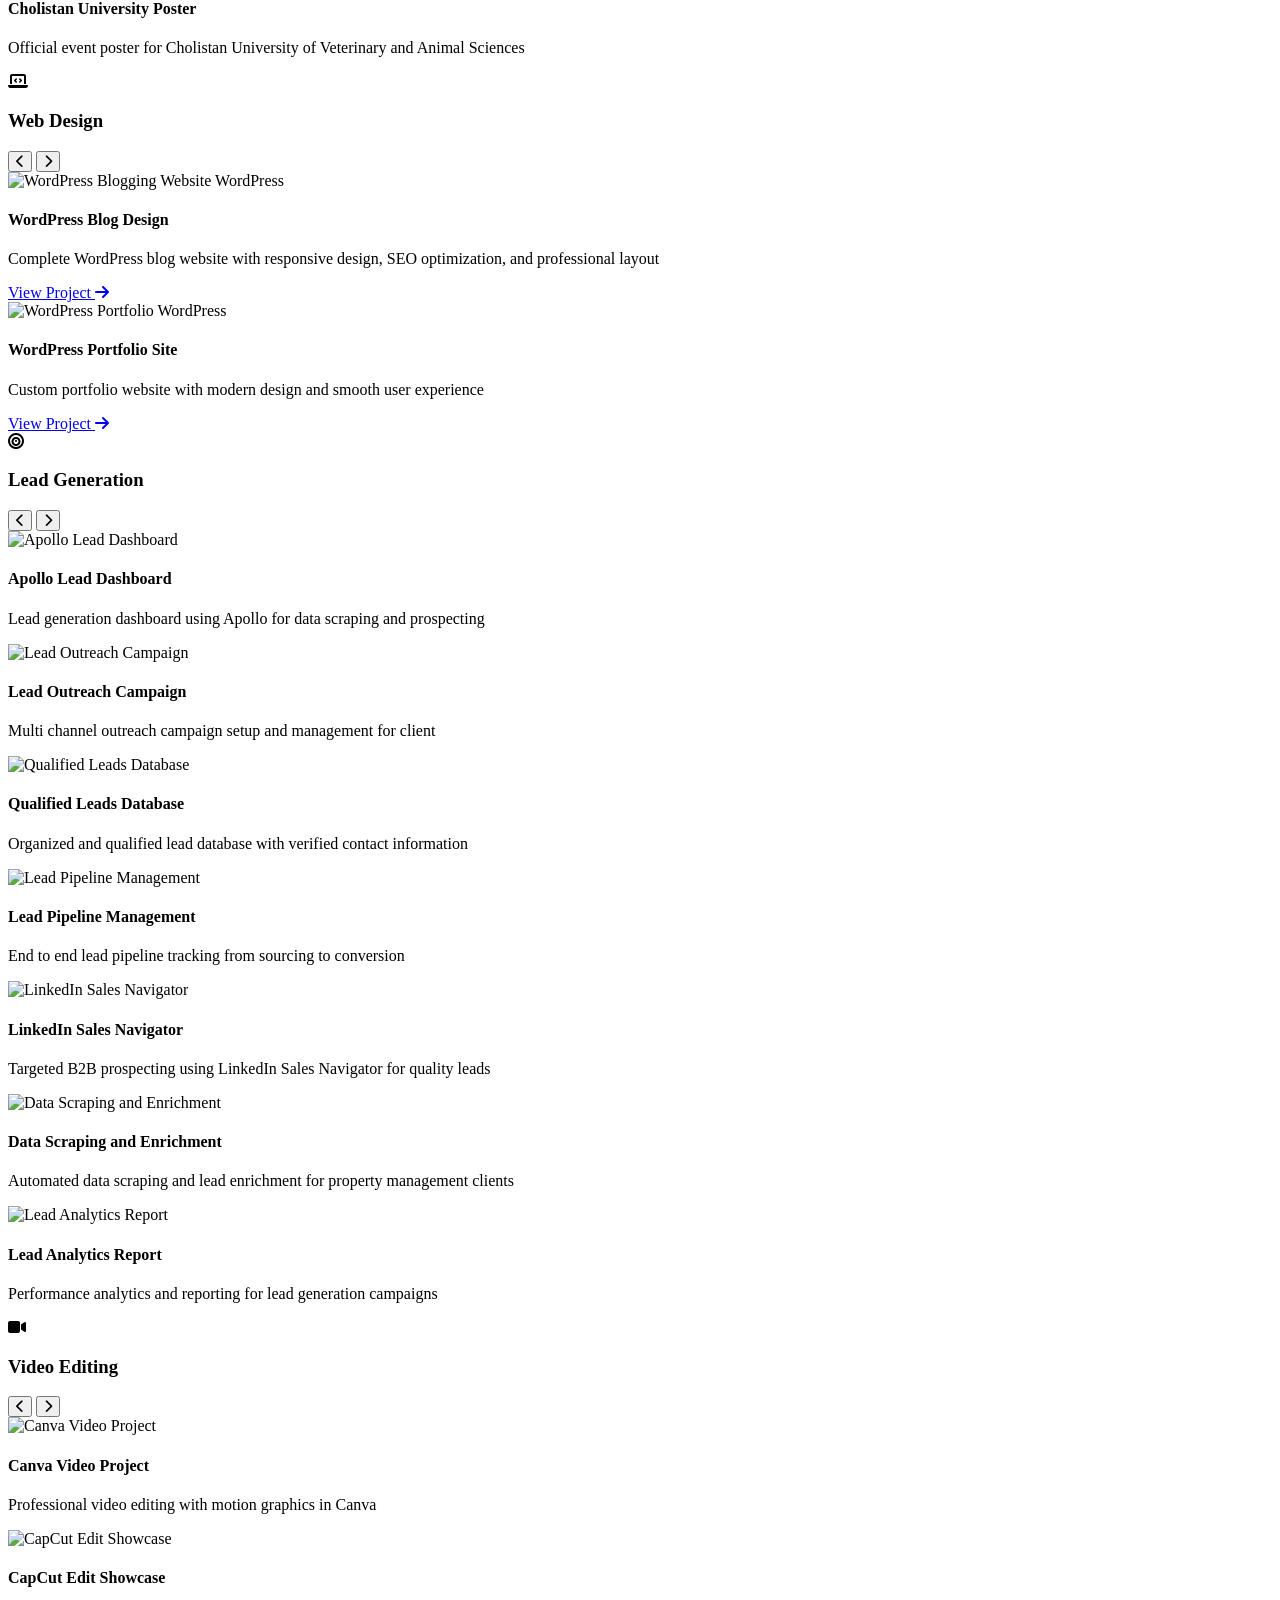
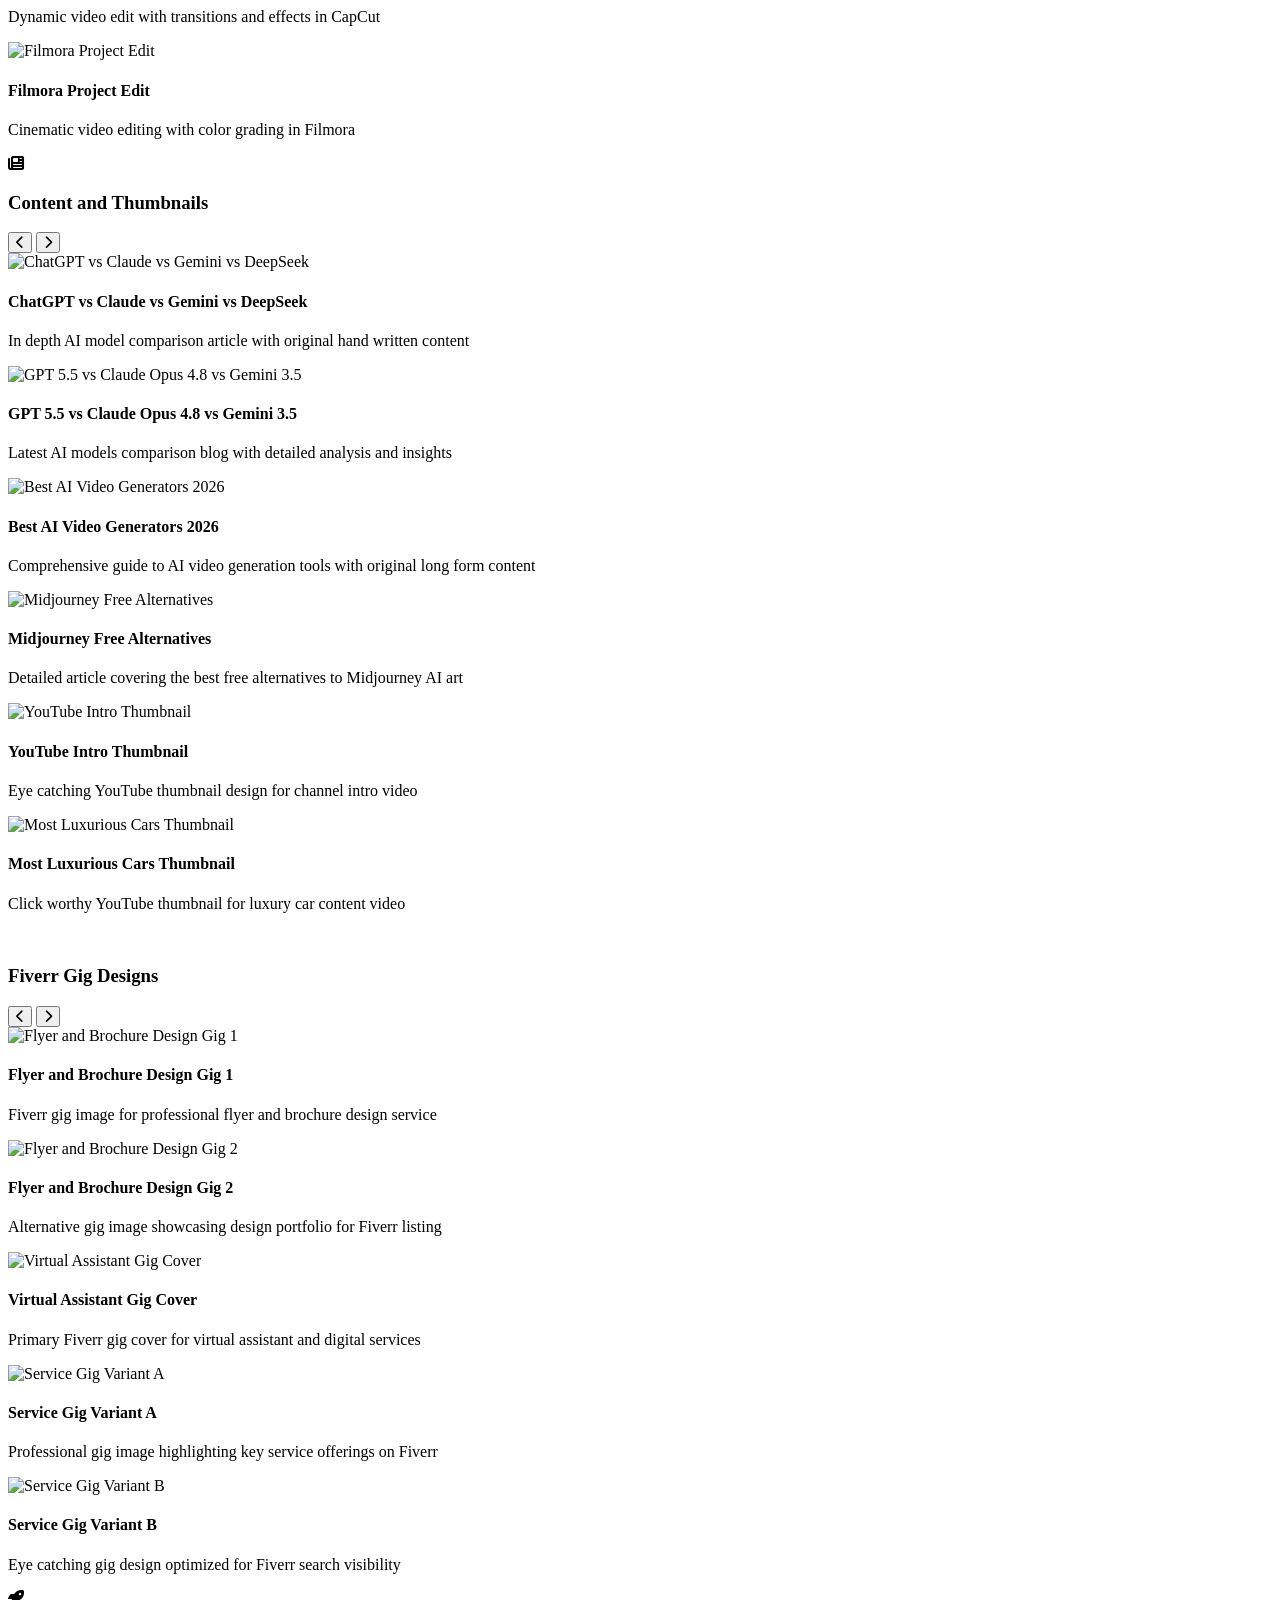
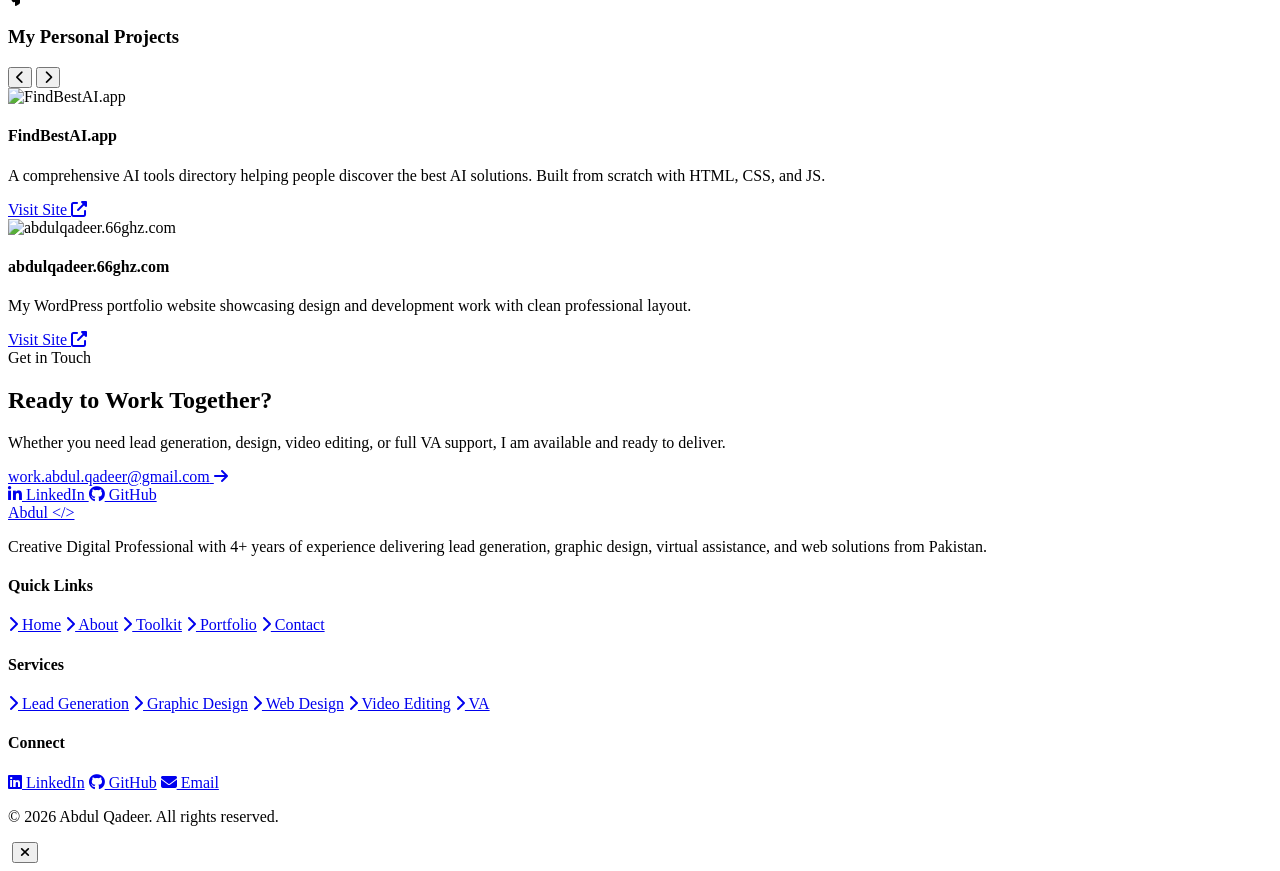
==== commit 8c5b5da6: "Update fmt.Println message from 'Hello' to 'Goodbye'" ====
--- a/index.html
+++ b/index.html
@@ -1,709 +1,1144 @@
 <!DOCTYPE html>
-<html lang="en" dir="ltr">
+<html lang="en">
 <head>
     <meta charset="UTF-8">
-    <meta name="viewport" content="width=device-width, initial-scale=1.0, maximum-scale=5.0">
+    <meta name="viewport" content="width=device-width, initial-scale=1.0">
     <title>Abdul Qadeer | Creative Digital Professional | Lead Generation | Graphic Design | Virtual Assistant</title>
-    <meta name="description" content="Abdul Qadeer is a creative digital professional from Pakistan with 4+ years of experience specializing in lead generation, graphic design, virtual assistance, web design, and AI powered solutions. Hire for your next project.">
-    <meta name="keywords" content="Abdul Qadeer, lead generation expert, graphic designer Pakistan, virtual assistant, web designer, Canva expert, Shopify management, GoHighLevel, Apollo lead generation, LinkedIn Sales Navigator">
-    <meta name="author" content="Abdul Qadeer">
-    <meta name="robots" content="index, follow">
-    <meta name="geo.region" content="PK">
-    <meta name="geo.country" content="PK">
-    <meta name="geo.placename" content="Pakistan">
-    <meta name="language" content="English">
-    <meta property="og:title" content="Abdul Qadeer | Creative Digital Professional">
-    <meta property="og:description" content="4+ years of experience in Lead Generation, Graphic Design, Virtual Assistance, and Web Design from Pakistan. View my portfolio and hire me for your next project.">
-    <meta property="og:type" content="website">
-    <meta property="og:url" content="https://abdulqadeerofficial.github.io/">
-    <meta property="og:image" content="assets/images/profile/Gemini_Generated_Image_ghrfxqghrfxqghrf.jpg">
-    <meta property="og:locale" content="en_US">
-    <meta property="og:site_name" content="Abdul Qadeer Portfolio">
-    <meta name="twitter:card" content="summary_large_image">
-    <meta name="twitter:title" content="Abdul Qadeer | Creative Digital Professional">
-    <meta name="twitter:description" content="Lead Generation, Graphic Design, Virtual Assistance, and Web Design. 4+ years of delivering results.">
-    <link rel="canonical" href="https://abdulqadeerofficial.github.io/">
-    <link rel="icon" type="image/png" href="favicon.png">
-    <link rel="stylesheet" href="assets/css/style.css">
-    <link rel="stylesheet" href="assets/css/mobile.css">
-    <link rel="stylesheet" href="https://cdnjs.cloudflare.com/ajax/libs/font-awesome/6.5.1/css/all.min.css">
-    <link href="https://fonts.googleapis.com/css2?family=Inter:wght@300;400;500;600;700;800;900&family=Space+Grotesk:wght@400;500;600;700&display=swap" rel="stylesheet">
-    <script type="application/ld+json">
-    {
-        "@context": "https://schema.org",
-        "@type": "Person",
-        "name": "Abdul Qadeer",
-        "email": "work.abdul.qadeer@gmail.com",
-        "url": "https://abdulqadeerofficial.github.io/",
-        "jobTitle": "Creative Digital Professional",
-        "address": { "@type": "PostalAddress", "addressCountry": "PK" },
-        "sameAs": [
-            "https://www.linkedin.com/in/abdxlqadeer",
-            "https://github.com/abdulqadeerofficial"
-        ],
-        "knowsAbout": ["Lead Generation", "Graphic Design", "Virtual Assistance", "Web Design", "Video Editing", "AI Solutions"]
-    }
-    </script>
+    
+    <!-- Fonts -->
+    <link rel="preconnect" href="https://fonts.googleapis.com">
+    <link rel="preconnect" href="https://fonts.gstatic.com" crossorigin>
+    <link href="https://fonts.googleapis.com/css2?family=Inter:wght@300;400;500;600;700&family=Space+Grotesk:wght@500;600;700;800&display=swap" rel="stylesheet">
+    
+    <!-- Icons -->
+    <link rel="stylesheet" href="https://cdnjs.cloudflare.com/ajax/libs/font-awesome/6.4.0/css/all.min.css">
+    
+    <!-- Main Styles -->
+    <link rel="stylesheet" href="style.css">
+    <link rel="stylesheet" href="mobile.css">
 </head>
 <body>
     <!-- Preloader -->
     <div class="preloader" id="preloader">
         <div class="preloader-inner">
             <div class="preloader-ring"></div>
-            <span class="preloader-text">Abdul Qadeer</span>
+            <div class="preloader-text">Loading Experience...</div>
         </div>
     </div>
 
-    <!-- Cursor -->
+    <!-- Custom Cursor -->
     <div class="cursor" id="cursor"></div>
     <div class="cursor-follower" id="cursorFollower"></div>
 
     <!-- Navigation -->
-    <header class="nav" id="nav">
+    <nav class="nav" id="nav">
         <div class="nav-inner">
-            <a href="#hero" class="nav-logo" data-text="Abdul Qadeer">
-                <span class="logo-angle">&lt;</span>Abdul Qadeer<span class="logo-angle">/&gt;</span>
-            </a>
+            <a href="#hero" class="nav-logo">Abdul <span class="logo-angle">&lt;/&gt;</span></a>
+            
             <div class="nav-menu" id="navMenu">
-                <a href="#hero" class="nav-link is-active" data-section="hero">Home</a>
+                <a href="#hero" class="nav-link" data-section="hero">Home</a>
                 <a href="#about" class="nav-link" data-section="about">About</a>
                 <a href="#toolkit" class="nav-link" data-section="toolkit">Toolkit</a>
                 <a href="#work" class="nav-link" data-section="work">Portfolio</a>
                 <a href="#contact" class="nav-link" data-section="contact">Contact</a>
             </div>
+
             <div class="nav-right">
                 <button class="theme-toggle" id="themeToggle" aria-label="Toggle theme">
-                    <svg class="icon-moon" viewBox="0 0 24 24" fill="none" stroke="currentColor" stroke-width="2" stroke-linecap="round" stroke-linejoin="round"><path d="M21 12.79A9 9 0 1 1 11.21 3 7 7 0 0 0 21 12.79z"/></svg>
-                    <svg class="icon-sun" viewBox="0 0 24 24" fill="none" stroke="currentColor" stroke-width="2" stroke-linecap="round" stroke-linejoin="round"><circle cx="12" cy="12" r="4"/><path d="M12 2v2M12 20v2M4.93 4.93l1.41 1.41M17.66 17.66l1.41 1.41M2 12h2M20 12h2M4.93 19.07l1.41-1.41M17.66 6.34l1.41-1.41"/></svg>
+                    <svg class="icon-sun" fill="none" stroke="currentColor" viewBox="0 0 24 24"><path stroke-linecap="round" stroke-linejoin="round" stroke-width="2" d="M12 3v1m0 16v1m9-9h-1M4 12H3m15.364 6.364l-.707-.707M6.343 6.343l-.707-.707m12.728 0l-.707.707M6.343 17.657l-.707.707M16 12a4 4 0 11-8 0 4 4 0 018 0z"></path></svg>
+                    <svg class="icon-moon" fill="none" stroke="currentColor" viewBox="0 0 24 24"><path stroke-linecap="round" stroke-linejoin="round" stroke-width="2" d="M20.354 15.354A9 9 0 018.646 3.646 9.003 9.003 0 0012 21a9.003 9.003 0 008.354-5.646z"></path></svg>
                 </button>
                 <a href="mailto:work.abdul.qadeer@gmail.com" class="nav-cta">
-                    <span>Hire Me</span>
-                    <svg width="14" height="14" viewBox="0 0 24 24" fill="none" stroke="currentColor" stroke-width="2"><path d="M5 12h14M12 5l7 7-7 7"/></svg>
+                    <i class="fas fa-paper-plane"></i> Hire Me
                 </a>
                 <button class="nav-burger" id="navBurger" aria-label="Menu">
-                    <span></span><span></span><span></span>
+                    <span></span>
+                    <span></span>
+                    <span></span>
                 </button>
             </div>
         </div>
-    </header>
-
-    <main>
-        <!-- ==================== HERO ==================== -->
-        <section class="hero" id="hero">
-            <div class="hero-bg">
-                <canvas id="heroCanvas"></canvas>
-                <div class="hero-gradient"></div>
-            </div>
+    </nav>
+
+    <!-- Hero Section -->
+    <section class="hero" id="hero">
+        <div class="hero-bg">
+            <canvas id="heroCanvas"></canvas>
+            <div class="hero-gradient"></div>
+        </div>
+        
+        <div class="container">
             <div class="hero-content">
-                <div class="hero-left" data-animate="fade-up">
-                    <div class="hero-status">
+                <div class="hero-left">
+                    <div class="hero-status" data-animate>
                         <span class="status-dot"></span>
-                        <span>Available for Projects</span>
-                    </div>
-                    <h1 class="hero-title">
+                        Available for Projects
+                    </div>
+                    
+                    <h1 class="hero-title" data-animate data-delay="100">
                         <span class="title-line">I Create</span>
                         <span class="title-line gradient-text">Digital Impact</span>
                     </h1>
-                    <p class="hero-desc">I am Abdul Qadeer, a <strong>creative digital professional</strong> from Pakistan with <strong>4+ years of experience</strong>. I generate <strong>qualified leads</strong>, design <strong>stunning visuals</strong>, build <strong>websites</strong>, and manage <strong>complete business operations</strong> that deliver <strong>measurable results</strong>.</p>
-                    <div class="hero-btns">
+                    
+                    <p class="hero-desc" data-animate data-delay="200">
+                        I am <strong>Abdul Qadeer</strong>, a creative digital professional from Pakistan with 4+ years of experience. I generate qualified leads, design stunning visuals, build websites, and manage complete business operations that deliver measurable results.
+                    </p>
+                    
+                    <div class="hero-btns" data-animate data-delay="300">
                         <a href="#work" class="btn btn-primary">
-                            <span>Explore My Work</span>
-                            <i class="fas fa-arrow-right"></i>
+                            Explore My Work <i class="fas fa-arrow-right"></i>
                         </a>
                         <a href="#contact" class="btn btn-ghost">
-                            <span>Get in Touch</span>
+                            Get in Touch
                         </a>
                     </div>
-                    <div class="hero-metrics">
+                    
+                    <div class="hero-metrics" data-animate data-delay="400">
                         <div class="metric">
-                            <span class="metric-val" data-count="50">0</span><span class="metric-plus">+</span>
+                            <div class="metric-val" data-count="50">0</div>
+                            <span class="metric-plus">+</span>
                             <span class="metric-label">Projects Delivered</span>
                         </div>
                         <div class="metric">
-                            <span class="metric-val" data-count="10">0</span><span class="metric-plus">+</span>
+                            <div class="metric-val" data-count="30">0</div>
+                            <span class="metric-plus">+</span>
                             <span class="metric-label">Happy Clients</span>
                         </div>
                         <div class="metric">
-                            <span class="metric-val" data-count="4">0</span><span class="metric-plus">+</span>
+                            <div class="metric-val" data-count="4">0</div>
+                            <span class="metric-plus">+</span>
                             <span class="metric-label">Years Experience</span>
                         </div>
                     </div>
                 </div>
-                <div class="hero-right" data-animate="fade-up" data-delay="200">
-                    <div class="hero-visual">
+                
+                <div class="hero-right" data-animate data-delay="500">
+                    <div class="hero-visual tilt-card">
                         <div class="hero-img-wrap">
-                            <img src="assets/images/profile/Untitled design_20260601_181412_0000.jpg.jpeg" alt="Abdul Qadeer Creative Digital Professional" width="400" height="500">
-                            <div class="hero-img-glow"></div>
-                        </div>
-                        <div class="hero-float float-design"><i class="fas fa-palette"></i><span>Design</span></div>
-                        <div class="hero-float float-leads"><i class="fas fa-crosshairs"></i><span>Leads</span></div>
-                        <div class="hero-float float-va"><i class="fas fa-headset"></i><span>VA</span></div>
-                        <div class="hero-float float-web"><i class="fas fa-code"></i><span>Web</span></div>
-                    </div>
-                </div>
-            </div>
-            <div class="hero-scroll">
-                <div class="scroll-line"></div>
-                <span>Scroll</span>
-            </div>
-        </section>
-
-        <!-- ==================== TECH MARQUEE ==================== -->
-        <div class="marquee" aria-hidden="true">
-            <div class="marquee-track">
-                <span>Canva</span><span class="dot"></span>
-                <span>Apollo</span><span class="dot"></span>
-                <span>LinkedIn Sales Navigator</span><span class="dot"></span>
-                <span>Lead Generation</span><span class="dot"></span>
-                <span>Filmora</span><span class="dot"></span>
-                <span>CapCut</span><span class="dot"></span>
-                <span>WordPress</span><span class="dot"></span>
-                <span>Shopify</span><span class="dot"></span>
-                <span>GoHighLevel</span><span class="dot"></span>
-                <span>ClickUp</span><span class="dot"></span>
-                <span>Wix</span><span class="dot"></span>
-                <span>ChatGPT</span><span class="dot"></span>
-                <span>Claude</span><span class="dot"></span>
-                <span>Gemini</span><span class="dot"></span>
-                <span>DeepSeek</span><span class="dot"></span>
-                <span>HTML CSS JS</span><span class="dot"></span>
-                <span>Canva</span><span class="dot"></span>
-                <span>Apollo</span><span class="dot"></span>
-                <span>LinkedIn Sales Navigator</span><span class="dot"></span>
-                <span>Lead Generation</span><span class="dot"></span>
-                <span>Filmora</span><span class="dot"></span>
-                <span>CapCut</span><span class="dot"></span>
-                <span>WordPress</span><span class="dot"></span>
-                <span>Shopify</span><span class="dot"></span>
-                <span>GoHighLevel</span><span class="dot"></span>
-                <span>ClickUp</span><span class="dot"></span>
-                <span>Wix</span><span class="dot"></span>
-                <span>ChatGPT</span><span class="dot"></span>
-                <span>Claude</span><span class="dot"></span>
-                <span>Gemini</span><span class="dot"></span>
-                <span>DeepSeek</span><span class="dot"></span>
-                <span>HTML CSS JS</span><span class="dot"></span>
-            </div>
-        </div>
-
-        <!-- ==================== ABOUT ==================== -->
-        <section class="section" id="about">
-            <div class="container">
-                <div class="section-head" data-animate>
-                    <span class="section-tag">About</span>
-                    <h2>The Person Behind <span class="gradient-text">The Pixels</span></h2>
-                    <p>A creative digital professional from Pakistan delivering impactful results across multiple domains.</p>
-                </div>
-                <div class="about-grid">
-                    <div class="about-image-card tilt-card" data-animate>
-                        <img src="assets/images/profile/suit-photo.jpg" alt="Abdul Qadeer Creative Digital Professional" width="400" height="533">
-                    </div>
-                    <div class="about-text" data-animate data-delay="200">
-                        <h2>Abdul Qadeer</h2>
-                        <p>I am a <strong>creative digital professional from Pakistan</strong> with <strong>4+ years of experience</strong> and a passion for turning ideas into impactful digital experiences. My journey started with graphic design and has expanded across <strong>lead generation, virtual assistance, web design, video editing, and AI powered solutions</strong>. Every project I take on is driven by a commitment to <strong>quality, creativity, and measurable results</strong>.</p>
-                        <p>I have worked at <strong>Giga House</strong> handling <strong>lead generation and graphic design</strong>, crafting data driven campaigns and stunning visuals that convert. I also worked at a <strong>local software house</strong> as a <strong>virtual assistant and multi role professional</strong>, managing everything from client communications and project coordination to web management and content creation.</p>
-                        <p>Beyond my professional roles, I built and manage <strong>findbestai.app</strong>, a comprehensive <strong>AI tools directory</strong> that helps people discover the best artificial intelligence solutions for their needs. I also maintain a <strong>WordPress portfolio at abdulqadeer.66ghz.com</strong> where I showcase my design and development work.</p>
-                        <div class="details-grid">
-                            <div class="detail-card tilt-card">
-                                <i class="fas fa-map-marker-alt"></i>
-                                <h4>Pakistan Based</h4>
-                                <p>Proudly living and working from Pakistan</p>
-                            </div>
-                            <div class="detail-card tilt-card">
-                                <i class="fas fa-wifi"></i>
-                                <h4>Works Remotely & On Site</h4>
-                                <p>Available for remote projects worldwide and local on site work</p>
-                            </div>
-                        </div>
-                    </div>
-                </div>
-            </div>
-        </section>
-
-        <!-- ==================== SKILLS (8 BOXES) ==================== -->
-        <section class="section section-dark" id="skills">
-            <div class="container">
-                <div class="section-head" data-animate>
-                    <span class="section-tag">Skills</span>
-                    <h2>My Skill <span class="gradient-text">Arsenal</span></h2>
-                    <p>A comprehensive toolkit built through 4+ years of hands on experience across multiple domains.</p>
-                </div>
-                <div class="skills-grid skills-grid-8">
-                    <div class="skill-cat tilt-card" data-animate data-delay="0">
-                        <h3><i class="fas fa-crosshairs"></i> Lead Generation</h3>
-                        <p class="skill-desc">Scraping, outreach, and pipeline management across platforms. Handled 2,000+ prospects with structured CRM systems.</p>
-                        <div class="skill-tags">
-                            <span class="skill-tag">Apollo</span>
-                            <span class="skill-tag">LinkedIn Sales Nav</span>
-                            <span class="skill-tag">Monday.com</span>
-                            <span class="skill-tag">Google Sheets</span>
-                        </div>
-                    </div>
-                    <div class="skill-cat tilt-card" data-animate data-delay="100">
-                        <h3><i class="fas fa-palette"></i> Graphic Design</h3>
-                        <p class="skill-desc">Flyers, brochures, posters, social media graphics, book covers, and complete brand identity packages.</p>
-                        <div class="skill-tags">
-                            <span class="skill-tag">Canva Pro</span>
-                            <span class="skill-tag">Adobe Photoshop Pro</span>
-                            <span class="skill-tag">Adobe PhotoRoom Pro</span>
-                        </div>
-                    </div>
-                    <div class="skill-cat tilt-card" data-animate data-delay="200">
-                        <h3><i class="fas fa-film"></i> Video Editing</h3>
-                        <p class="skill-desc">Short-form ads, YouTube content, intro videos, motion graphics overlays, and multi-track productions.</p>
-                        <div class="skill-tags">
-                            <span class="skill-tag">Filmora Pro</span>
-                            <span class="skill-tag">CapCut Pro</span>
-                            <span class="skill-tag">Canva Video</span>
-                        </div>
-                    </div>
-                    <div class="skill-cat tilt-card" data-animate data-delay="300">
-                        <h3><i class="fas fa-layer-group"></i> GoHighLevel (GHL)</h3>
-                        <p class="skill-desc">Funnel building, email templates, form creation, campaign management, and CRM setup in GHL.</p>
-                        <div class="skill-tags">
-                            <span class="skill-tag">Funnels</span>
-                            <span class="skill-tag">Email Templates</span>
-                            <span class="skill-tag">Campaigns</span>
-                        </div>
-                    </div>
-                    <div class="skill-cat tilt-card" data-animate data-delay="400">
-                        <h3><i class="fas fa-globe"></i> Web Development</h3>
-                        <p class="skill-desc">Built AI tools directory (findbestai.app), WordPress portfolio sites, Wix stores, and Shopify management.</p>
-                        <div class="skill-tags">
-                            <span class="skill-tag">HTML/CSS/JS</span>
-                            <span class="skill-tag">WordPress</span>
-                            <span class="skill-tag">Shopify</span>
-                            <span class="skill-tag">Wix</span>
-                        </div>
-                    </div>
-                    <div class="skill-cat tilt-card" data-animate data-delay="500">
-                        <h3><i class="fas fa-share-alt"></i> Social Media Management</h3>
-                        <p class="skill-desc">Daily posts, content calendars, Instagram & Facebook management, and growth strategy for client accounts.</p>
-                        <div class="skill-tags">
-                            <span class="skill-tag">Instagram</span>
-                            <span class="skill-tag">Facebook</span>
-                            <span class="skill-tag">Content Writing</span>
-                        </div>
-                    </div>
-                    <div class="skill-cat tilt-card" data-animate data-delay="600">
-                        <h3><i class="fas fa-robot"></i> AI Powered Workflows</h3>
-                        <p class="skill-desc">Leveraging ChatGPT, Claude, Gemini, DeepSeek, ElevenLabs and other AI tools to maximize output efficiency.</p>
-                        <div class="skill-tags">
-                            <span class="skill-tag">ChatGPT</span>
-                            <span class="skill-tag">Claude</span>
-                            <span class="skill-tag">ElevenLabs</span>
-                            <span class="skill-tag">Gemini</span>
-                        </div>
-                    </div>
-                    <div class="skill-cat tilt-card" data-animate data-delay="700">
-                        <h3><i class="fas fa-headset"></i> Virtual Assistance</h3>
-                        <p class="skill-desc">ClickUp project management, Google Drive organization, email management, scheduling, and full executive support.</p>
-                        <div class="skill-tags">
-                            <span class="skill-tag">ClickUp</span>
-                            <span class="skill-tag">Google Drive</span>
-                            <span class="skill-tag">Gmail</span>
-                            <span class="skill-tag">MS Office</span>
-                        </div>
-                    </div>
-                </div>
-            </div>
-        </section>
-
-        <!-- ==================== WORK HISTORY ==================== -->
-        <section class="section" id="work-history">
-            <div class="container">
-                <div class="section-head" data-animate>
-                    <span class="section-tag">Work History</span>
-                    <h2>Where I've <span class="gradient-text">Worked</span></h2>
-                    <p>4+ years of hands on client work across agencies, software houses, and personal ventures.</p>
-                </div>
-                <div class="timeline" data-animate>
-                    <div class="timeline-item">
-                        <div class="timeline-marker"></div>
-                        <div class="timeline-date">2022 to 2024 &middot; 1.5 years</div>
-                        <h3>Giga House</h3>
-                        <p class="timeline-role">Lead Generation Specialist &amp; Graphic Designer</p>
-                        <ul class="timeline-bullets">
-                            <li>Lead generation using Apollo, Monday.com, and other scraping tools</li>
-                            <li>Managed 20,000+ prospect pipelines in structured Google Sheets</li>
-                            <li>Graphic design: flyers, social media posts, brochures</li>
-                            <li>Outreach tracking across Instagram, LinkedIn, YouTube &amp; Amazon</li>
-                        </ul>
-                    </div>
-                    <div class="timeline-item">
-                        <div class="timeline-marker"></div>
-                        <div class="timeline-date">May 2023 to 2025 &middot; 2 years</div>
-                        <h3>Local Software House</h3>
-                        <p class="timeline-role">Virtual Assistant &middot; Graphic Designer &middot; Video Editor</p>
-                        <ul class="timeline-bullets">
-                            <li>Lead generation via LinkedIn Sales Navigator, targeting property managers &amp; businesses</li>
-                            <li>Graphic design: flyers, brochures, posters, quote cards, social posts</li>
-                            <li>Video editing in Filmora Pro, CapCut Pro, Canva Video</li>
-                            <li>Photo editing in Adobe Photoshop Pro &amp; Adobe PhotoRoom Pro</li>
-                            <li>Managed Instagram &amp; Facebook daily posts for client accounts</li>
-                            <li>Built and managed Shopify stores and Wix website redesigns</li>
-                            <li>GHL: funnels, email templates, forms, campaigns, chats</li>
-                            <li>Content writing: long form SEO articles (no AI copy paste)</li>
-                            <li>Created presentations used in corporate meetings with big companies</li>
-                            <li>Full ClickUp setup + company &amp; personal time management system</li>
-                            <li>Google Drive architecture: organized multi business data, docs, sheets</li>
-                            <li>Gmail management: scheduling, client responses, coordinating meetings</li>
-                        </ul>
-                    </div>
-                    <div class="timeline-item">
-                        <div class="timeline-marker"></div>
-                        <div class="timeline-date">2026 to Present</div>
-                        <h3>FindBestAI.app</h3>
-                        <p class="timeline-role">Founder &amp; Solo Developer</p>
-                        <ul class="timeline-bullets">
-                            <li>Built complete AI tools directory from scratch using HTML, CSS &amp; JS</li>
-                            <li>Handles content writing, thumbnail design, and SEO independently</li>
-                            <li>Designed all blog thumbnails and comparison graphics</li>
-                            <li>Live site: <a href="https://findbestai.app/" target="_blank" rel="noopener" class="link-accent">findbestai.app</a></li>
-                        </ul>
-                    </div>
-                    <div class="timeline-item">
-                        <div class="timeline-marker"></div>
-                        <div class="timeline-date">2023 to 2027</div>
-                        <h3>CUVAS Bahawalpur</h3>
-                        <p class="timeline-role">Design Contributor &middot; BS Applied Microbiology</p>
-                        <ul class="timeline-bullets">
-                            <li>Designed event posters displayed at official university events</li>
-                            <li>Created BIOGEN full brand identity &middot; Ranked Number 1 in department</li>
-                            <li>Brand package: Logo, Product Box, Visiting Card, Marketing Flyer</li>
-                        </ul>
-                    </div>
-                </div>
-            </div>
-        </section>
-
-        <!-- ==================== MY TOOLKIT ==================== -->
-        <section class="section section-dark" id="toolkit">
-            <div class="container">
-                <div class="section-head" data-animate>
-                    <span class="section-tag">Tools &amp; Skills</span>
-                    <h2>My <span class="gradient-text">Toolkit</span></h2>
-                    <p>A full arsenal of tools across design, development, marketing, and productivity.</p>
-                </div>
-                <div class="toolkit-grid">
-                    <div class="toolkit-category tilt-card" data-animate data-delay="0">
-                        <h3><i class="fas fa-palette"></i> Design Tools</h3>
-                        <div class="toolkit-pills">
-                            <span class="toolkit-pill">Canva Pro</span>
-                            <span class="toolkit-pill">Adobe Photoshop Pro</span>
-                            <span class="toolkit-pill">Adobe PhotoRoom Pro</span>
-                        </div>
-                    </div>
-                    <div class="toolkit-category tilt-card" data-animate data-delay="100">
-                        <h3><i class="fas fa-film"></i> Video Editing</h3>
-                        <div class="toolkit-pills">
-                            <span class="toolkit-pill">Filmora Pro</span>
-                            <span class="toolkit-pill">CapCut Pro</span>
-                            <span class="toolkit-pill">Canva Video</span>
-                        </div>
-                    </div>
-                    <div class="toolkit-category tilt-card" data-animate data-delay="200">
-                        <h3><i class="fas fa-crosshairs"></i> Lead Generation</h3>
-                        <div class="toolkit-pills">
-                            <span class="toolkit-pill">Apollo.io</span>
-                            <span class="toolkit-pill">LinkedIn Sales Navigator</span>
-                            <span class="toolkit-pill">Monday.com</span>
-                            <span class="toolkit-pill">Google Sheets</span>
-                            <span class="toolkit-pill">CRM</span>
-                            <span class="toolkit-pill">Data Scraping</span>
-                        </div>
-                    </div>
-                    <div class="toolkit-category tilt-card" data-animate data-delay="300">
-                        <h3><i class="fas fa-globe"></i> Web &amp; CMS</h3>
-                        <div class="toolkit-pills">
-                            <span class="toolkit-pill">HTML / CSS / JS</span>
-                            <span class="toolkit-pill">WordPress</span>
-                            <span class="toolkit-pill">Shopify</span>
-                            <span class="toolkit-pill">Wix</span>
-                            <span class="toolkit-pill">GoHighLevel</span>
-                        </div>
-                    </div>
-                    <div class="toolkit-category tilt-card" data-animate data-delay="400">
-                        <h3><i class="fas fa-robot"></i> AI Tools</h3>
-                        <div class="toolkit-pills">
-                            <span class="toolkit-pill">ChatGPT</span>
-                            <span class="toolkit-pill">Claude</span>
-                            <span class="toolkit-pill">Gemini</span>
-                            <span class="toolkit-pill">DeepSeek</span>
-                            <span class="toolkit-pill">ElevenLabs</span>
-                            <span class="toolkit-pill">Meta AI</span>
-                        </div>
-                    </div>
-                    <div class="toolkit-category tilt-card" data-animate data-delay="500">
-                        <h3><i class="fas fa-tasks"></i> Productivity &amp; Management</h3>
-                        <div class="toolkit-pills">
-                            <span class="toolkit-pill">ClickUp</span>
-                            <span class="toolkit-pill">Google Drive</span>
-                            <span class="toolkit-pill">Google Sheets</span>
-                            <span class="toolkit-pill">Gmail Management</span>
-                            <span class="toolkit-pill">MS Office</span>
-                        </div>
-                    </div>
-                </div>
-            </div>
-        </section>
-
-        <!-- ==================== HOW I WORK ==================== -->
-        <section class="section" id="process">
-            <div class="container">
-                <div class="section-head" data-animate>
-                    <span class="section-tag">Process</span>
-                    <h2>How I <span class="gradient-text">Deliver Results</span></h2>
-                    <p>A proven 4 step approach that ensures every project is executed with precision and purpose.</p>
-                </div>
-                <div class="process-grid">
-                    <div class="process-step tilt-card" data-animate data-delay="0">
-                        <div class="step-number">01</div>
-                        <div class="step-icon"><i class="fas fa-search"></i></div>
-                        <h3>Discovery</h3>
-                        <p>I start by understanding your business, goals, target audience, and competitive landscape. This deep dive ensures every decision is backed by insight.</p>
-                    </div>
-                    <div class="process-step tilt-card" data-animate data-delay="100">
-                        <div class="step-number">02</div>
-                        <div class="step-icon"><i class="fas fa-chess"></i></div>
-                        <h3>Strategy</h3>
-                        <p>Based on research, I craft a tailored strategy with clear milestones, deliverables, and timelines. You always know what to expect and when.</p>
-                    </div>
-                    <div class="process-step tilt-card" data-animate data-delay="200">
-                        <div class="step-number">03</div>
-                        <div class="step-icon"><i class="fas fa-rocket"></i></div>
-                        <h3>Execution</h3>
-                        <p>I bring the strategy to life using the best tools and AI powered workflows. Every asset is crafted, every lead is sourced, every detail is perfected.</p>
-                    </div>
-                    <div class="process-step tilt-card" data-animate data-delay="300">
-                        <div class="step-number">04</div>
-                        <div class="step-icon"><i class="fas fa-chart-line"></i></div>
-                        <h3>Results</h3>
-                        <p>I measure, report, and optimize. Real data drives continuous improvement so your business keeps growing long after the project is delivered.</p>
-                    </div>
-                </div>
-            </div>
-        </section>
-
-        <!-- ==================== PORTFOLIO ==================== -->
-        <section class="section section-dark" id="work">
-            <div class="container">
-                <div class="section-head" data-animate>
-                    <span class="section-tag">Portfolio</span>
-                    <h2>My Creative <span class="gradient-text">Showcase</span></h2>
-                    <p>Swipe through each category to explore my work. Every piece tells a story of craft and dedication.</p>
-                </div>
-
-                <!-- Brand Identity -->
-                <div class="carousel-wrap" data-animate>
-                    <div class="carousel-head">
-                        <div class="carousel-label"><i class="fas fa-gem"></i><h3>Brand Identity</h3><span class="carousel-count">3</span></div>
-                        <div class="carousel-arrows">
-                            <button class="arrow-btn" data-dir="prev" data-target="brand" aria-label="Previous"><i class="fas fa-chevron-left"></i></button>
-                            <button class="arrow-btn" data-dir="next" data-target="brand" aria-label="Next"><i class="fas fa-chevron-right"></i></button>
-                        </div>
-                    </div>
-                    <div class="carousel-viewport">
-                        <div class="carousel-track" id="track-brand">
-                            <div class="work-card tilt-card"><div class="work-img"><img src="assets/images/brand-identity/BIOGEN.jpg" alt="BIOGEN Complete Brand Kit by Abdul Qadeer" loading="lazy"><div class="work-info"><h4>BIOGEN Complete Brand Kit</h4><p>Full brand identity with logo, bottle designs, labels, and packaging</p><span class="work-badge">Number 1 in Department</span></div></div></div>
-                            <div class="work-card tilt-card"><div class="work-img"><img src="assets/images/brand-identity/BIOGEN Bio-Fertilizer Kit  Flyer.jpg" alt="BIOGEN Flyer Design by Abdul Qadeer" loading="lazy"><div class="work-info"><h4>BIOGEN Flyer Design</h4><p>Professional promotional flyer for BIOGEN bio fertilizer product kit</p></div></div></div>
-                            <div class="work-card tilt-card"><div class="work-img"><img src="assets/images/brand-identity/BIOGEN Bio-Fertilizer Kit  Visiting Cards.jpg" alt="BIOGEN Visiting Cards by Abdul Qadeer" loading="lazy"><div class="work-info"><h4>BIOGEN Visiting Cards</h4><p>Business card design as part of the complete brand identity package</p></div></div></div>
-                        </div>
-                    </div>
-                </div>
-
-                <!-- Graphic Design -->
-                <div class="carousel-wrap" data-animate>
-                    <div class="carousel-head">
-                        <div class="carousel-label"><i class="fas fa-paint-brush"></i><h3>Graphic Design</h3><span class="carousel-count">12</span></div>
-                        <div class="carousel-arrows">
-                            <button class="arrow-btn" data-dir="prev" data-target="graphic" aria-label="Previous"><i class="fas fa-chevron-left"></i></button>
-                            <button class="arrow-btn" data-dir="next" data-target="graphic" aria-label="Next"><i class="fas fa-chevron-right"></i></button>
-                        </div>
-                    </div>
-                    <div class="carousel-viewport">
-                        <div class="carousel-track" id="track-graphic">
-                            <div class="work-card tilt-card"><div class="work-img"><img src="assets/images/graphic-design/From Chaos to Clarity Post - Boss Builder Labs.jpg" alt="Boss Builder Labs Social Media Post" loading="lazy"><div class="work-info"><h4>Boss Builder Labs Post</h4><p>High impact social media post for an international coaching brand</p><span class="work-badge">International Stage</span></div></div></div>
-                            <div class="work-card tilt-card"><div class="work-img"><img src="assets/images/graphic-design/Post 2- Result Focused.jpg" alt="Result Focused Social Post" loading="lazy"><div class="work-info"><h4>Result Focused Post</h4><p>Results driven social media post for high level client campaign</p></div></div></div>
-                            <div class="work-card tilt-card"><div class="work-img"><img src="assets/images/graphic-design/Post 2- Result Focused (1).jpg" alt="Result Focused Variant A" loading="lazy"><div class="work-info"><h4>Result Focused Variant A</h4><p>Design variant for result oriented social media campaign</p></div></div></div>
-                            <div class="work-card tilt-card"><div class="work-img"><img src="assets/images/graphic-design/Post 2- Result Focused (2).jpg" alt="Result Focused Variant B" loading="lazy"><div class="work-info"><h4>Result Focused Variant B</h4><p>Alternative design for the result focused campaign series</p></div></div></div>
-                            <div class="work-card tilt-card"><div class="work-img"><img src="assets/images/graphic-design/FASTING WITH FORCE.jpg" alt="Fasting With Force Book Cover" loading="lazy"><div class="work-info"><h4>Fasting With Force Book Cover</h4><p>Professional book cover design for a health and wellness publication</p></div></div></div>
-                            <div class="work-card tilt-card"><div class="work-img"><img src="assets/images/graphic-design/Fasting with Force Flyer.jpg" alt="Fasting With Force Flyer" loading="lazy"><div class="work-info"><h4>Fasting With Force Flyer</h4><p>Promotional flyer for the Fasting With Force book launch</p></div></div></div>
-                            <div class="work-card tilt-card"><div class="work-img"><img src="assets/images/graphic-design/Fasting with force Review .jpg" alt="Fasting With Force Review" loading="lazy"><div class="work-info"><h4>Fasting With Force Review</h4><p>Customer testimonial review graphic for social media promotion</p></div></div></div>
-                            <div class="work-card tilt-card"><div class="work-img"><img src="assets/images/graphic-design/Quote Flyer - Devin .jpg" alt="Motivational Quote Flyer" loading="lazy"><div class="work-info"><h4>Motivational Quote Flyer</h4><p>Inspirational quote flyer design for client social media engagement</p></div></div></div>
-                            <div class="work-card tilt-card"><div class="work-img"><img src="assets/images/graphic-design/Royal Touch - BD Post.jpg" alt="Royal Touch Business Post" loading="lazy"><div class="work-info"><h4>Royal Touch Business Post</h4><p>Professional business development social media post design</p></div></div></div>
-                            <div class="work-card tilt-card"><div class="work-img"><img src="assets/images/graphic-design/Experienced Virtual Assistant -2.jpg" alt="Virtual Assistant Service Flyer" loading="lazy"><div class="work-info"><h4>Virtual Assistant Service Flyer</h4><p>Promotional flyer showcasing virtual assistant services and capabilities</p></div></div></div>
-                            <div class="work-card tilt-card"><div class="work-img"><img src="assets/images/graphic-design/AMR - Poster.jpg" alt="AMR University Event Poster" loading="lazy"><div class="work-info"><h4>AMR University Event Poster</h4><p>Event poster designed for university display and major campus events</p><span class="work-badge">University Event</span></div></div></div>
-                            <div class="work-card tilt-card"><div class="work-img"><img src="assets/images/graphic-design/Cholistan university of veterinary & animal sciences.jpg" alt="Cholistan University Official Poster" loading="lazy"><div class="work-info"><h4>Cholistan University Poster</h4><p>Official event poster for Cholistan University of Veterinary and Animal Sciences</p><span class="work-badge">University Event</span></div></div></div>
-                        </div>
-                    </div>
-                </div>
-
-                <!-- Web Design -->
-                <div class="carousel-wrap" data-animate>
-                    <div class="carousel-head">
-                        <div class="carousel-label"><i class="fas fa-globe"></i><h3>Web Design</h3><span class="carousel-count">2</span></div>
-                        <div class="carousel-arrows">
-                            <button class="arrow-btn" data-dir="prev" data-target="webdesign" aria-label="Previous"><i class="fas fa-chevron-left"></i></button>
-                            <button class="arrow-btn" data-dir="next" data-target="webdesign" aria-label="Next"><i class="fas fa-chevron-right"></i></button>
-                        </div>
-                    </div>
-                    <div class="carousel-viewport">
-                        <div class="carousel-track" id="track-webdesign">
-                            <div class="work-card tilt-card"><div class="work-img"><img src="assets/images/web-design/wordpress-blog-1.jpg" alt="WordPress Blogging Website by Abdul Qadeer" loading="lazy"><div class="work-info"><h4>WordPress Blogging Website</h4><p>Custom WordPress blogging site designed and built with professional themes and optimized content structure</p><span class="work-badge">WordPress</span></div></div></div>
-                            <div class="work-card tilt-card"><div class="work-img"><img src="assets/images/web-design/wordpress-blog-2.jpg" alt="WordPress Blog Website Design by Abdul Qadeer" loading="lazy"><div class="work-info"><h4>WordPress Blog Design</h4><p>Complete WordPress blog website with responsive design, SEO optimization, and professional layout</p><span class="work-badge">WordPress</span></div></div></div>
-                        </div>
-                    </div>
-                </div>
-
-                <!-- Lead Generation -->
-                <div class="carousel-wrap" data-animate>
-                    <div class="carousel-head">
-                        <div class="carousel-label"><i class="fas fa-crosshairs"></i><h3>Lead Generation</h3><span class="carousel-count">7</span></div>
-                        <div class="carousel-arrows">
-                            <button class="arrow-btn" data-dir="prev" data-target="leads" aria-label="Previous"><i class="fas fa-chevron-left"></i></button>
-                            <button class="arrow-btn" data-dir="next" data-target="leads" aria-label="Next"><i class="fas fa-chevron-right"></i></button>
-                        </div>
-                    </div>
-                    <div class="carousel-viewport">
-                        <div class="carousel-track" id="track-leads">
-                            <div class="work-card tilt-card"><div class="work-img"><img src="assets/images/lead-generation/preview.webp" alt="Apollo Lead Dashboard" loading="lazy"><div class="work-info"><h4>Apollo Lead Dashboard</h4><p>Lead generation dashboard using Apollo for data scraping and prospecting</p></div></div></div>
-                            <div class="work-card tilt-card"><div class="work-img"><img src="assets/images/lead-generation/preview (1).webp" alt="Lead Outreach Campaign" loading="lazy"><div class="work-info"><h4>Lead Outreach Campaign</h4><p>Multi channel outreach campaign setup and management for client</p></div></div></div>
-                            <div class="work-card tilt-card"><div class="work-img"><img src="assets/images/lead-generation/preview (2).webp" alt="Qualified Leads Database" loading="lazy"><div class="work-info"><h4>Qualified Leads Database</h4><p>Organized and qualified lead database with verified contact information</p></div></div></div>
-                            <div class="work-card tilt-card"><div class="work-img"><img src="assets/images/lead-generation/preview (3).webp" alt="Lead Pipeline Management" loading="lazy"><div class="work-info"><h4>Lead Pipeline Management</h4><p>End to end lead pipeline tracking from sourcing to conversion</p></div></div></div>
-                            <div class="work-card tilt-card"><div class="work-img"><img src="assets/images/lead-generation/preview (4).webp" alt="LinkedIn Sales Navigator Prospecting" loading="lazy"><div class="work-info"><h4>LinkedIn Sales Navigator</h4><p>Targeted B2B prospecting using LinkedIn Sales Navigator for quality leads</p></div></div></div>
-                            <div class="work-card tilt-card"><div class="work-img"><img src="assets/images/lead-generation/preview (5).webp" alt="Data Scraping and Lead Enrichment" loading="lazy"><div class="work-info"><h4>Data Scraping and Enrichment</h4><p>Automated data scraping and lead enrichment for property management clients</p></div></div></div>
-                            <div class="work-card tilt-card"><div class="work-img"><img src="assets/images/lead-generation/preview (6).webp" alt="Lead Analytics Report" loading="lazy"><div class="work-info"><h4>Lead Analytics Report</h4><p>Performance analytics and reporting for lead generation campaigns</p></div></div></div>
-                        </div>
-                    </div>
-                </div>
-
-                <!-- Video Editing -->
-                <div class="carousel-wrap" data-animate>
-                    <div class="carousel-head">
-                        <div class="carousel-label"><i class="fas fa-video"></i><h3>Video Editing</h3><span class="carousel-count">3</span></div>
-                        <div class="carousel-arrows">
-                            <button class="arrow-btn" data-dir="prev" data-target="video" aria-label="Previous"><i class="fas fa-chevron-left"></i></button>
-                            <button class="arrow-btn" data-dir="next" data-target="video" aria-label="Next"><i class="fas fa-chevron-right"></i></button>
-                        </div>
-                    </div>
-                    <div class="carousel-viewport">
-                        <div class="carousel-track" id="track-video">
-                            <div class="work-card tilt-card"><div class="work-img"><img src="assets/images/video-editing/preview.webp" alt="Canva Video Project" loading="lazy"><div class="work-info"><h4>Canva Video Project</h4><p>Professional video editing with motion graphics in Canva</p></div></div></div>
-                            <div class="work-card tilt-card"><div class="work-img"><img src="assets/images/video-editing/preview (1).webp" alt="CapCut Edit Showcase" loading="lazy"><div class="work-info"><h4>CapCut Edit Showcase</h4><p>Dynamic video edit with transitions and effects in CapCut</p></div></div></div>
-                            <div class="work-card tilt-card"><div class="work-img"><img src="assets/images/video-editing/preview (7).webp" alt="Filmora Project Edit" loading="lazy"><div class="work-info"><h4>Filmora Project Edit</h4><p>Cinematic video editing with color grading in Filmora</p></div></div></div>
-                        </div>
-                    </div>
-                </div>
-
-                <!-- Content and Thumbnails -->
-                <div class="carousel-wrap" data-animate>
-                    <div class="carousel-head">
-                        <div class="carousel-label"><i class="fas fa-pen-nib"></i><h3>Content and Thumbnails</h3><span class="carousel-count">6</span></div>
-                        <div class="carousel-arrows">
-                            <button class="arrow-btn" data-dir="prev" data-target="content" aria-label="Previous"><i class="fas fa-chevron-left"></i></button>
-                            <button class="arrow-btn" data-dir="next" data-target="content" aria-label="Next"><i class="fas fa-chevron-right"></i></button>
-                        </div>
-                    </div>
-                    <div class="carousel-viewport">
-                        <div class="carousel-track" id="track-content">
-                            <div class="work-card tilt-card"><div class="work-img"><img src="assets/images/content-writing/chatgpt-vs-claude-vs-gemini-vs-deepseek.jpg" alt="AI Comparison Article" loading="lazy"><div class="work-info"><h4>ChatGPT vs Claude vs Gemini vs DeepSeek</h4><p>In depth AI model comparison article with original hand written content</p></div></div></div>
-                            <div class="work-card tilt-card"><div class="work-img"><img src="assets/images/content-writing/gpt-5-5-vs-claude-opus-4-8-vs-gemini-3-5-flash.jpg" alt="Latest AI Models Comparison" loading="lazy"><div class="work-info"><h4>GPT 5.5 vs Claude Opus 4.8 vs Gemini 3.5</h4><p>Latest AI models comparison blog with detailed analysis and insights</p></div></div></div>
-                            <div class="work-card tilt-card"><div class="work-img"><img src="assets/images/content-writing/Best AI Video generator in 2026.webp" alt="Best AI Video Generators Article" loading="lazy"><div class="work-info"><h4>Best AI Video Generators 2026</h4><p>Comprehensive guide to AI video generation tools with original long form content</p></div></div></div>
-                            <div class="work-card tilt-card"><div class="work-img"><img src="assets/images/content-writing/midjourney-free-alternatives.webp" alt="Midjourney Free Alternatives Article" loading="lazy"><div class="work-info"><h4>Midjourney Free Alternatives</h4><p>Detailed article covering the best free alternatives to Midjourney AI art</p></div></div></div>
-                            <div class="work-card tilt-card"><div class="work-img"><img src="assets/images/content-writing/Thumbnail for a intro video.jpg" alt="YouTube Intro Thumbnail" loading="lazy"><div class="work-info"><h4>YouTube Intro Thumbnail</h4><p>Eye catching YouTube thumbnail design for channel intro video</p></div></div></div>
-                            <div class="work-card tilt-card"><div class="work-img"><img src="assets/images/content-writing/Thumbnail Most Luxurious Cars.jpg" alt="Luxury Cars YouTube Thumbnail" loading="lazy"><div class="work-info"><h4>Most Luxurious Cars Thumbnail</h4><p>Click worthy YouTube thumbnail for luxury car content video</p></div></div></div>
-                        </div>
-                    </div>
-                </div>
-
-                <!-- Fiverr Gigs -->
-                <div class="carousel-wrap" data-animate>
-                    <div class="carousel-head">
-                        <div class="carousel-label"><i class="fas fa-store"></i><h3>Fiverr Gig Designs</h3><span class="carousel-count">5</span></div>
-                        <div class="carousel-arrows">
-                            <button class="arrow-btn" data-dir="prev" data-target="fiverr" aria-label="Previous"><i class="fas fa-chevron-left"></i></button>
-                            <button class="arrow-btn" data-dir="next" data-target="fiverr" aria-label="Next"><i class="fas fa-chevron-right"></i></button>
-                        </div>
-                    </div>
-                    <div class="carousel-viewport">
-                        <div class="carousel-track" id="track-fiverr">
-                            <div class="work-card tilt-card"><div class="work-img"><img src="assets/images/fiverr-gigs/Flyer & Brochure Design Gig 1.jpg" alt="Flyer and Brochure Design Fiverr Gig" loading="lazy"><div class="work-info"><h4>Flyer and Brochure Design Gig 1</h4><p>Fiverr gig image for professional flyer and brochure design service</p></div></div></div>
-                            <div class="work-card tilt-card"><div class="work-img"><img src="assets/images/fiverr-gigs/Flyer & Brochure Design Gig 2.jpg" alt="Flyer and Brochure Design Gig 2" loading="lazy"><div class="work-info"><h4>Flyer and Brochure Design Gig 2</h4><p>Alternative gig image showcasing design portfolio for Fiverr listing</p></div></div></div>
-                            <div class="work-card tilt-card"><div class="work-img"><img src="assets/images/fiverr-gigs/Gigs For Fiverr .jpg" alt="Virtual Assistant Fiverr Gig Cover" loading="lazy"><div class="work-info"><h4>Virtual Assistant Gig Cover</h4><p>Primary Fiverr gig cover for virtual assistant and digital services</p></div></div></div>
-                            <div class="work-card tilt-card"><div class="work-img"><img src="assets/images/fiverr-gigs/Gigs For Fiverr  (1).jpg" alt="Service Gig Variant A" loading="lazy"><div class="work-info"><h4>Service Gig Variant A</h4><p>Professional gig image highlighting key service offerings on Fiverr</p></div></div></div>
-                            <div class="work-card tilt-card"><div class="work-img"><img src="assets/images/fiverr-gigs/Gigs For Fiverr  (2).jpg" alt="Service Gig Variant B" loading="lazy"><div class="work-info"><h4>Service Gig Variant B</h4><p>Eye catching gig design optimized for Fiverr search visibility</p></div></div></div>
-                        </div>
-                    </div>
-                </div>
-
-                <!-- My Personal Projects -->
-                <div class="carousel-wrap" data-animate>
-                    <div class="carousel-head">
-                        <div class="carousel-label"><i class="fas fa-rocket"></i><h3>My Personal Projects</h3><span class="carousel-count">2</span></div>
-                        <div class="carousel-arrows">
-                            <button class="arrow-btn" data-dir="prev" data-target="projects" aria-label="Previous"><i class="fas fa-chevron-left"></i></button>
-                            <button class="arrow-btn" data-dir="next" data-target="projects" aria-label="Next"><i class="fas fa-chevron-right"></i></button>
-                        </div>
-                    </div>
-                    <div class="carousel-viewport">
-                        <div class="carousel-track" id="track-projects">
-                            <div class="work-card work-card-lg tilt-card">
-                                <div class="work-img"><img src="assets/images/content-writing/featured-image-findbestai.jpg" alt="FindBestAI.app AI Tools Directory" loading="lazy">
-                                <div class="work-info"><h4>FindBestAI.app</h4><p>A comprehensive AI tools directory helping people discover the best AI solutions. Built from scratch with HTML, CSS, and JS.</p><a href="https://findbestai.app/" target="_blank" rel="noopener" class="project-link"><span>Visit Site</span><i class="fas fa-arrow-right"></i></a></div></div>
-                            </div>
-                            <div class="work-card work-card-lg tilt-card">
-                                <div class="work-img"><img src="assets/images/content-writing/abdulqadeer-66ghz-new-screenshot.jpg" alt="Abdul Qadeer WordPress Portfolio" loading="lazy">
-                                <div class="work-info"><h4>abdulqadeer.66ghz.com</h4><p>My WordPress portfolio website showcasing design and development work with clean professional layout.</p><a href="https://abdulqadeer.66ghz.com" target="_blank" rel="noopener" class="project-link"><span>Visit Site</span><i class="fas fa-arrow-right"></i></a></div></div>
-                            </div>
-                        </div>
-                    </div>
-                </div>
-            </div>
-        </section>
-
-        <!-- ==================== GET IN TOUCH ==================== -->
-        <section class="section contact-section" id="contact">
-            <div class="container">
-                <div class="contact-cta" data-animate>
-                    <span class="section-tag">Get in Touch</span>
-                    <h2 class="contact-cta-title">Ready to Work<br><span class="gradient-text">Together?</span></h2>
-                    <p class="contact-cta-desc">Whether you need lead generation, design, video editing, or full VA support, I am available and ready to deliver.</p>
-                    <a href="mailto:work.abdul.qadeer@gmail.com" class="contact-email-link tilt-card">
-                        <span class="email-text">work.abdul.qadeer@gmail.com</span>
-                        <span class="email-arrow"><i class="fas fa-arrow-right"></i></span>
+                            <img src="assets/profile.jpg" alt="Abdul Qadeer">
+                        </div>
+                        <div class="hero-img-glow"></div>
+                        
+                        <div class="hero-float float-design">
+                            <i class="fas fa-palette"></i> Design
+                        </div>
+                        <div class="hero-float float-leads">
+                            <i class="fas fa-bullseye"></i> Leads
+                        </div>
+                        <div class="hero-float float-va">
+                            <i class="fas fa-headset"></i> VA
+                        </div>
+                        <div class="hero-float float-web">
+                            <i class="fas fa-code"></i> Web
+                        </div>
+                    </div>
+                </div>
+            </div>
+        </div>
+        
+        <div class="hero-scroll">
+            <span>Scroll</span>
+            <div class="scroll-line"></div>
+        </div>
+    </section>
+
+    <!-- Marquee -->
+    <div class="marquee">
+        <div class="marquee-track">
+            <span>Canva</span><span class="dot"></span>
+            <span>Apollo</span><span class="dot"></span>
+            <span>LinkedIn</span><span class="dot"></span>
+            <span>Sales Navigator</span><span class="dot"></span>
+            <span>Lead Generation</span><span class="dot"></span>
+            <span>Filmora</span><span class="dot"></span>
+            <span>CapCut</span><span class="dot"></span>
+            <span>WordPress</span><span class="dot"></span>
+            <span>Shopify</span><span class="dot"></span>
+            <span>GoHighLevel</span><span class="dot"></span>
+            <span>ClickUp</span><span class="dot"></span>
+            <span>Wix</span><span class="dot"></span>
+            <span>ChatGPT</span><span class="dot"></span>
+            <span>Claude</span><span class="dot"></span>
+            <span>Gemini</span><span class="dot"></span>
+            <span>DeepSeek</span><span class="dot"></span>
+            <span>HTML</span><span class="dot"></span>
+            <span>CSS</span><span class="dot"></span>
+            <span>JS</span><span class="dot"></span>
+            <!-- Duplicate for seamless loop -->
+            <span>Canva</span><span class="dot"></span>
+            <span>Apollo</span><span class="dot"></span>
+            <span>LinkedIn</span><span class="dot"></span>
+            <span>Sales Navigator</span><span class="dot"></span>
+            <span>Lead Generation</span><span class="dot"></span>
+            <span>Filmora</span><span class="dot"></span>
+            <span>CapCut</span><span class="dot"></span>
+            <span>WordPress</span><span class="dot"></span>
+            <span>Shopify</span><span class="dot"></span>
+            <span>GoHighLevel</span><span class="dot"></span>
+            <span>ClickUp</span><span class="dot"></span>
+            <span>Wix</span><span class="dot"></span>
+            <span>ChatGPT</span><span class="dot"></span>
+            <span>Claude</span><span class="dot"></span>
+            <span>Gemini</span><span class="dot"></span>
+            <span>DeepSeek</span><span class="dot"></span>
+            <span>HTML</span><span class="dot"></span>
+            <span>CSS</span><span class="dot"></span>
+            <span>JS</span><span class="dot"></span>
+        </div>
+    </div>
+
+    <!-- About Section -->
+    <section class="section" id="about">
+        <div class="container">
+            <div class="about-grid">
+                <div class="about-image-card tilt-card" data-animate>
+                    <img src="assets/profile.jpg" alt="Abdul Qadeer">
+                </div>
+                
+                <div class="about-text" data-animate data-delay="100">
+                    <span class="section-tag">About Me</span>
+                    <h2>The Person Behind The Pixels</h2>
+                    <p class="about-subtitle">A creative digital professional from Pakistan delivering impactful results across multiple domains.</p>
+                    
+                    <p><strong>Abdul Qadeer</strong></p>
+                    <p>I am a creative digital professional from Pakistan with 4+ years of experience and a passion for turning ideas into impactful digital experiences. My journey started with graphic design and has expanded across lead generation, virtual assistance, web design, video editing, and AI powered solutions. Every project I take on is driven by a commitment to quality, creativity, and measurable results.</p>
+                    
+                    <p>I have worked at Giga House handling lead generation and graphic design, crafting data driven campaigns and stunning visuals that convert. I also worked at a local software house as a virtual assistant and multi role professional, managing everything from client communications and project coordination to web management and content creation.</p>
+                    
+                    <p>Beyond my professional roles, I built and manage <strong>findbestai.app</strong>, a comprehensive AI tools directory that helps people discover the best artificial intelligence solutions for their needs. I also maintain a WordPress portfolio at <strong>abdulqadeer.66ghz.com</strong> where I showcase my design and development work.</p>
+                    
+                    <div class="details-grid">
+                        <div class="detail-card">
+                            <i class="fas fa-map-marker-alt"></i>
+                            <h4>Pakistan Based</h4>
+                            <p>Proudly living and working from Pakistan</p>
+                        </div>
+                        <div class="detail-card">
+                            <i class="fas fa-laptop-house"></i>
+                            <h4>Works Remotely & On Site</h4>
+                            <p>Available for remote projects worldwide and local on site work</p>
+                        </div>
+                    </div>
+                </div>
+            </div>
+        </div>
+    </section>
+
+    <!-- Skills Section -->
+    <section class="section section-dark" id="skills">
+        <div class="container">
+            <div class="section-head" data-animate>
+                <span class="section-tag">Skills</span>
+                <h2>My Skill Arsenal</h2>
+                <p>A comprehensive toolkit built through 4+ years of hands on experience across multiple domains.</p>
+            </div>
+            
+            <div class="skills-grid-8">
+                <div class="skill-cat tilt-card" data-animate>
+                    <h3><i class="fas fa-bullseye"></i> Lead Generation</h3>
+                    <p class="skill-desc">Scraping, outreach, and pipeline management across platforms. Handled 2,000+ prospects with structured CRM systems.</p>
+                    <div class="skill-tags">
+                        <span class="skill-tag">Apollo</span>
+                        <span class="skill-tag">LinkedIn Sales Nav</span>
+                        <span class="skill-tag">Monday.com</span>
+                        <span class="skill-tag">Google Sheets</span>
+                    </div>
+                </div>
+                
+                <div class="skill-cat tilt-card" data-animate data-delay="50">
+                    <h3><i class="fas fa-palette"></i> Graphic Design</h3>
+                    <p class="skill-desc">Flyers, brochures, posters, social media graphics, book covers, and complete brand identity packages.</p>
+                    <div class="skill-tags">
+                        <span class="skill-tag">Canva Pro</span>
+                        <span class="skill-tag">Adobe Photoshop Pro</span>
+                        <span class="skill-tag">Adobe PhotoRoom Pro</span>
+                    </div>
+                </div>
+                
+                <div class="skill-cat tilt-card" data-animate data-delay="100">
+                    <h3><i class="fas fa-video"></i> Video Editing</h3>
+                    <p class="skill-desc">Short-form ads, YouTube content, intro videos, motion graphics overlays, and multi-track productions.</p>
+                    <div class="skill-tags">
+                        <span class="skill-tag">Filmora Pro</span>
+                        <span class="skill-tag">CapCut Pro</span>
+                        <span class="skill-tag">Canva Video</span>
+                    </div>
+                </div>
+                
+                <div class="skill-cat tilt-card" data-animate data-delay="150">
+                    <h3><i class="fas fa-rocket"></i> GoHighLevel (GHL)</h3>
+                    <p class="skill-desc">Funnel building, email templates, form creation, campaign management, and CRM setup in GHL.</p>
+                    <div class="skill-tags">
+                        <span class="skill-tag">Funnels</span>
+                        <span class="skill-tag">Email Templates</span>
+                        <span class="skill-tag">Campaigns</span>
+                    </div>
+                </div>
+                
+                <div class="skill-cat tilt-card" data-animate data-delay="200">
+                    <h3><i class="fas fa-code"></i> Web Development</h3>
+                    <p class="skill-desc">Built AI tools directory (findbestai.app), WordPress portfolio sites, Wix stores, and Shopify management.</p>
+                    <div class="skill-tags">
+                        <span class="skill-tag">HTML/CSS/JS</span>
+                        <span class="skill-tag">WordPress</span>
+                        <span class="skill-tag">Shopify</span>
+                        <span class="skill-tag">Wix</span>
+                    </div>
+                </div>
+                
+                <div class="skill-cat tilt-card" data-animate data-delay="250">
+                    <h3><i class="fas fa-share-alt"></i> Social Media Management</h3>
+                    <p class="skill-desc">Daily posts, content calendars, Instagram & Facebook management, and growth strategy for client accounts.</p>
+                    <div class="skill-tags">
+                        <span class="skill-tag">Instagram</span>
+                        <span class="skill-tag">Facebook</span>
+                        <span class="skill-tag">Content Writing</span>
+                    </div>
+                </div>
+                
+                <div class="skill-cat tilt-card" data-animate data-delay="300">
+                    <h3><i class="fas fa-robot"></i> AI Powered Workflows</h3>
+                    <p class="skill-desc">Leveraging ChatGPT, Claude, Gemini, DeepSeek, ElevenLabs and other AI tools to maximize output efficiency.</p>
+                    <div class="skill-tags">
+                        <span class="skill-tag">ChatGPT</span>
+                        <span class="skill-tag">Claude</span>
+                        <span class="skill-tag">ElevenLabs</span>
+                        <span class="skill-tag">Gemini</span>
+                    </div>
+                </div>
+                
+                <div class="skill-cat tilt-card" data-animate data-delay="350">
+                    <h3><i class="fas fa-headset"></i> Virtual Assistance</h3>
+                    <p class="skill-desc">ClickUp project management, Google Drive organization, email management, scheduling, and full executive support.</p>
+                    <div class="skill-tags">
+                        <span class="skill-tag">ClickUp</span>
+                        <span class="skill-tag">Google Drive</span>
+                        <span class="skill-tag">Gmail</span>
+                        <span class="skill-tag">MS Office</span>
+                    </div>
+                </div>
+            </div>
+        </div>
+    </section>
+
+    <!-- Work History Section -->
+    <section class="section" id="work-history">
+        <div class="container">
+            <div class="section-head" data-animate>
+                <span class="section-tag">Work History</span>
+                <h2>Where I've Worked</h2>
+                <p>4+ years of hands on client work across agencies, software houses, and personal ventures.</p>
+            </div>
+            
+            <div class="timeline">
+                <div class="timeline-item" data-animate>
+                    <div class="timeline-date">2022 to 2024 · 1.5 years</div>
+                    <h3>Giga House</h3>
+                    <div class="timeline-role">Lead Generation Specialist & Graphic Designer</div>
+                    <ul class="timeline-bullets">
+                        <li>Lead generation using Apollo, Monday.com, and other scraping tools</li>
+                        <li>Managed 20,000+ prospect pipelines in structured Google Sheets</li>
+                        <li>Graphic design: flyers, social media posts, brochures</li>
+                        <li>Outreach tracking across Instagram, LinkedIn, YouTube & Amazon</li>
+                    </ul>
+                </div>
+                
+                <div class="timeline-item" data-animate data-delay="100">
+                    <div class="timeline-date">May 2023 to 2025 · 2 years</div>
+                    <h3>Local Software House</h3>
+                    <div class="timeline-role">Virtual Assistant · Graphic Designer · Video Editor</div>
+                    <ul class="timeline-bullets">
+                        <li>Lead generation via LinkedIn Sales Navigator, targeting property managers & businesses</li>
+                        <li>Graphic design: flyers, brochures, posters, quote cards, social posts</li>
+                        <li>Video editing in Filmora Pro, CapCut Pro, Canva Video</li>
+                        <li>Photo editing in Adobe Photoshop Pro & Adobe PhotoRoom Pro</li>
+                        <li>Managed Instagram & Facebook daily posts for client accounts</li>
+                        <li>Built and managed Shopify stores and Wix website redesigns</li>
+                        <li>GHL: funnels, email templates, forms, campaigns, chats</li>
+                        <li>Content writing: long form SEO articles (no AI copy paste)</li>
+                        <li>Created presentations used in corporate meetings with big companies</li>
+                        <li>Full ClickUp setup + company & personal time management system</li>
+                        <li>Google Drive architecture: organized multi business data, docs, sheets</li>
+                        <li>Gmail management: scheduling, client responses, coordinating meetings</li>
+                    </ul>
+                </div>
+                
+                <div class="timeline-item" data-animate data-delay="200">
+                    <div class="timeline-date">2026 to Present</div>
+                    <h3>FindBestAI.app</h3>
+                    <div class="timeline-role">Founder & Solo Developer</div>
+                    <ul class="timeline-bullets">
+                        <li>Built complete AI tools directory from scratch using HTML, CSS & JS</li>
+                        <li>Handles content writing, thumbnail design, and SEO independently</li>
+                        <li>Designed all blog thumbnails and comparison graphics</li>
+                        <li>Live site: <a href="https://findbestai.app/" target="_blank">findbestai.app</a></li>
+                    </ul>
+                </div>
+                
+                <div class="timeline-item" data-animate data-delay="300">
+                    <div class="timeline-date">2023 to 2027</div>
+                    <h3>CUVAS Bahawalpur</h3>
+                    <div class="timeline-role">Design Contributor · BS Applied Microbiology</div>
+                    <ul class="timeline-bullets">
+                        <li>Designed event posters displayed at official university events</li>
+                        <li>Created BIOGEN full brand identity · Ranked Number 1 in department</li>
+                        <li>Brand package: Logo, Product Box, Visiting Card, Marketing Flyer</li>
+                    </ul>
+                </div>
+            </div>
+        </div>
+    </section>
+
+    <!-- Toolkit Section -->
+    <section class="section section-dark" id="toolkit">
+        <div class="container">
+            <div class="section-head" data-animate>
+                <span class="section-tag">Tools & Skills</span>
+                <h2>My Toolkit</h2>
+                <p>A full arsenal of tools across design, development, marketing, and productivity.</p>
+            </div>
+            
+            <div class="toolkit-grid">
+                <div class="toolkit-category tilt-card" data-animate>
+                    <h3><i class="fas fa-palette"></i> Design Tools</h3>
+                    <div class="toolkit-pills">
+                        <span class="toolkit-pill">Canva Pro</span>
+                        <span class="toolkit-pill">Adobe Photoshop Pro</span>
+                        <span class="toolkit-pill">Adobe PhotoRoom Pro</span>
+                    </div>
+                </div>
+                
+                <div class="toolkit-category tilt-card" data-animate data-delay="50">
+                    <h3><i class="fas fa-video"></i> Video Editing</h3>
+                    <div class="toolkit-pills">
+                        <span class="toolkit-pill">Filmora Pro</span>
+                        <span class="toolkit-pill">CapCut Pro</span>
+                        <span class="toolkit-pill">Canva Video</span>
+                    </div>
+                </div>
+                
+                <div class="toolkit-category tilt-card" data-animate data-delay="100">
+                    <h3><i class="fas fa-bullseye"></i> Lead Generation</h3>
+                    <div class="toolkit-pills">
+                        <span class="toolkit-pill">Apollo.io</span>
+                        <span class="toolkit-pill">LinkedIn Sales Navigator</span>
+                        <span class="toolkit-pill">Monday.com</span>
+                        <span class="toolkit-pill">Google Sheets</span>
+                        <span class="toolkit-pill">CRM</span>
+                        <span class="toolkit-pill">Data Scraping</span>
+                    </div>
+                </div>
+                
+                <div class="toolkit-category tilt-card" data-animate data-delay="150">
+                    <h3><i class="fas fa-code"></i> Web & CMS</h3>
+                    <div class="toolkit-pills">
+                        <span class="toolkit-pill">HTML / CSS / JS</span>
+                        <span class="toolkit-pill">WordPress</span>
+                        <span class="toolkit-pill">Shopify</span>
+                        <span class="toolkit-pill">Wix</span>
+                        <span class="toolkit-pill">GoHighLevel</span>
+                    </div>
+                </div>
+                
+                <div class="toolkit-category tilt-card" data-animate data-delay="200">
+                    <h3><i class="fas fa-robot"></i> AI Tools</h3>
+                    <div class="toolkit-pills">
+                        <span class="toolkit-pill">ChatGPT</span>
+                        <span class="toolkit-pill">Claude</span>
+                        <span class="toolkit-pill">Gemini</span>
+                        <span class="toolkit-pill">DeepSeek</span>
+                        <span class="toolkit-pill">ElevenLabs</span>
+                        <span class="toolkit-pill">Meta AI</span>
+                    </div>
+                </div>
+                
+                <div class="toolkit-category tilt-card" data-animate data-delay="250">
+                    <h3><i class="fas fa-tasks"></i> Productivity & Management</h3>
+                    <div class="toolkit-pills">
+                        <span class="toolkit-pill">ClickUp</span>
+                        <span class="toolkit-pill">Google Drive</span>
+                        <span class="toolkit-pill">Google Sheets</span>
+                        <span class="toolkit-pill">Gmail Management</span>
+                        <span class="toolkit-pill">MS Office</span>
+                    </div>
+                </div>
+            </div>
+        </div>
+    </section>
+
+    <!-- Process Section -->
+    <section class="section" id="process">
+        <div class="container">
+            <div class="section-head" data-animate>
+                <span class="section-tag">Process</span>
+                <h2>How I Deliver Results</h2>
+                <p>A proven 4 step approach that ensures every project is executed with precision and purpose.</p>
+            </div>
+            
+            <div class="process-grid">
+                <div class="process-step tilt-card" data-animate>
+                    <div class="step-number">01</div>
+                    <div class="step-icon"><i class="fas fa-search"></i></div>
+                    <h3>Discovery</h3>
+                    <p>I start by understanding your business, goals, target audience, and competitive landscape. This deep dive ensures every decision is backed by insight.</p>
+                </div>
+                
+                <div class="process-step tilt-card" data-animate data-delay="100">
+                    <div class="step-number">02</div>
+                    <div class="step-icon"><i class="fas fa-lightbulb"></i></div>
+                    <h3>Strategy</h3>
+                    <p>Based on research, I craft a tailored strategy with clear milestones, deliverables, and timelines. You always know what to expect and when.</p>
+                </div>
+                
+                <div class="process-step tilt-card" data-animate data-delay="200">
+                    <div class="step-number">03</div>
+                    <div class="step-icon"><i class="fas fa-cogs"></i></div>
+                    <h3>Execution</h3>
+                    <p>I bring the strategy to life using the best tools and AI powered workflows. Every asset is crafted, every lead is sourced, every detail is perfected.</p>
+                </div>
+                
+                <div class="process-step tilt-card" data-animate data-delay="300">
+                    <div class="step-number">04</div>
+                    <div class="step-icon"><i class="fas fa-chart-line"></i></div>
+                    <h3>Results</h3>
+                    <p>I measure, report, and optimize. Real data drives continuous improvement so your business keeps growing long after the project is delivered.</p>
+                </div>
+            </div>
+        </div>
+    </section>
+
+    <!-- Portfolio Section -->
+    <section class="section section-dark" id="work">
+        <div class="container">
+            <div class="section-head" data-animate>
+                <span class="section-tag">Portfolio</span>
+                <h2>My Creative Showcase</h2>
+                <p>Swipe through each category to explore my work. Every piece tells a story of craft and dedication.</p>
+            </div>
+
+            <!-- Brand Identity Carousel -->
+            <div class="carousel-wrap" data-animate>
+                <div class="carousel-head">
+                    <div class="carousel-label">
+                        <i class="fas fa-palette"></i>
+                        <h3>Brand Identity</h3>
+                    </div>
+                    <div class="carousel-arrows">
+                        <button class="arrow-btn" data-dir="prev"><i class="fas fa-chevron-left"></i></button>
+                        <button class="arrow-btn" data-dir="next"><i class="fas fa-chevron-right"></i></button>
+                    </div>
+                </div>
+                <div class="carousel-viewport">
+                    <div class="carousel-track">
+                        <div class="work-card work-card-lg">
+                            <div class="work-img">
+                                <img src="assets/brand/biogen-brand.jpg" alt="BIOGEN Complete Brand Kit">
+                                <span class="work-badge">Number 1 in Department</span>
+                            </div>
+                            <div class="work-info">
+                                <h4>BIOGEN Complete Brand Kit</h4>
+                                <p>Full brand identity with logo, bottle designs, labels, and packaging</p>
+                            </div>
+                        </div>
+                        
+                        <div class="work-card">
+                            <div class="work-img">
+                                <img src="assets/brand/biogen-flyer.jpg" alt="BIOGEN Flyer Design">
+                            </div>
+                            <div class="work-info">
+                                <h4>BIOGEN Flyer Design</h4>
+                                <p>Professional promotional flyer for BIOGEN bio fertilizer product kit</p>
+                            </div>
+                        </div>
+                        
+                        <div class="work-card">
+                            <div class="work-img">
+                                <img src="assets/brand/biogen-cards.jpg" alt="BIOGEN Visiting Cards">
+                            </div>
+                            <div class="work-info">
+                                <h4>BIOGEN Visiting Cards</h4>
+                                <p>Business card design as part of the complete brand identity package</p>
+                            </div>
+                        </div>
+                    </div>
+                </div>
+            </div>
+
+            <!-- Graphic Design Carousel -->
+            <div class="carousel-wrap" data-animate data-delay="100">
+                <div class="carousel-head">
+                    <div class="carousel-label">
+                        <i class="fas fa-paint-brush"></i>
+                        <h3>Graphic Design</h3>
+                    </div>
+                    <div class="carousel-arrows">
+                        <button class="arrow-btn" data-dir="prev"><i class="fas fa-chevron-left"></i></button>
+                        <button class="arrow-btn" data-dir="next"><i class="fas fa-chevron-right"></i></button>
+                    </div>
+                </div>
+                <div class="carousel-viewport">
+                    <div class="carousel-track">
+                        <div class="work-card">
+                            <div class="work-img">
+                                <img src="assets/design/boss-builder.jpg" alt="Boss Builder Labs Post">
+                                <span class="work-badge">International Stage</span>
+                            </div>
+                            <div class="work-info">
+                                <h4>Boss Builder Labs Post</h4>
+                                <p>High impact social media post for an international coaching brand</p>
+                            </div>
+                        </div>
+                        
+                        <div class="work-card">
+                            <div class="work-img">
+                                <img src="assets/design/result-focused.jpg" alt="Result Focused Post">
+                            </div>
+                            <div class="work-info">
+                                <h4>Result Focused Post</h4>
+                                <p>Results driven social media post for high level client campaign</p>
+                            </div>
+                        </div>
+                        
+                        <div class="work-card">
+                            <div class="work-img">
+                                <img src="assets/design/result-focused-a.jpg" alt="Result Focused Variant A">
+                            </div>
+                            <div class="work-info">
+                                <h4>Result Focused Variant A</h4>
+                                <p>Design variant for result oriented social media campaign</p>
+                            </div>
+                        </div>
+                        
+                        <div class="work-card">
+                            <div class="work-img">
+                                <img src="assets/design/result-focused-b.jpg" alt="Result Focused Variant B">
+                            </div>
+                            <div class="work-info">
+                                <h4>Result Focused Variant B</h4>
+                                <p>Alternative design for the result focused campaign series</p>
+                            </div>
+                        </div>
+                        
+                        <div class="work-card">
+                            <div class="work-img">
+                                <img src="assets/design/fasting-book.jpg" alt="Fasting With Force Book Cover">
+                            </div>
+                            <div class="work-info">
+                                <h4>Fasting With Force Book Cover</h4>
+                                <p>Professional book cover design for a health and wellness publication</p>
+                            </div>
+                        </div>
+                        
+                        <div class="work-card">
+                            <div class="work-img">
+                                <img src="assets/design/fasting-flyer.jpg" alt="Fasting With Force Flyer">
+                            </div>
+                            <div class="work-info">
+                                <h4>Fasting With Force Flyer</h4>
+                                <p>Promotional flyer for the Fasting With Force book launch</p>
+                            </div>
+                        </div>
+                        
+                        <div class="work-card">
+                            <div class="work-img">
+                                <img src="assets/design/fasting-review.jpg" alt="Fasting With Force Review">
+                            </div>
+                            <div class="work-info">
+                                <h4>Fasting With Force Review</h4>
+                                <p>Customer testimonial review graphic for social media promotion</p>
+                            </div>
+                        </div>
+                        
+                        <div class="work-card">
+                            <div class="work-img">
+                                <img src="assets/design/motivational-quote.jpg" alt="Motivational Quote Flyer">
+                            </div>
+                            <div class="work-info">
+                                <h4>Motivational Quote Flyer</h4>
+                                <p>Inspirational quote flyer design for client social media engagement</p>
+                            </div>
+                        </div>
+                        
+                        <div class="work-card">
+                            <div class="work-img">
+                                <img src="assets/design/royal-touch.jpg" alt="Royal Touch Business Post">
+                            </div>
+                            <div class="work-info">
+                                <h4>Royal Touch Business Post</h4>
+                                <p>Professional business development social media post design</p>
+                            </div>
+                        </div>
+                        
+                        <div class="work-card">
+                            <div class="work-img">
+                                <img src="assets/design/va-flyer.jpg" alt="Virtual Assistant Service Flyer">
+                            </div>
+                            <div class="work-info">
+                                <h4>Virtual Assistant Service Flyer</h4>
+                                <p>Promotional flyer showcasing virtual assistant services and capabilities</p>
+                            </div>
+                        </div>
+                        
+                        <div class="work-card">
+                            <div class="work-img">
+                                <img src="assets/design/amr-poster.jpg" alt="AMR University Event Poster">
+                                <span class="work-badge">University Event</span>
+                            </div>
+                            <div class="work-info">
+                                <h4>AMR University Event Poster</h4>
+                                <p>Event poster designed for university display and major campus events</p>
+                            </div>
+                        </div>
+                        
+                        <div class="work-card">
+                            <div class="work-img">
+                                <img src="assets/design/cholistan-poster.jpg" alt="Cholistan University Poster">
+                                <span class="work-badge">University Event</span>
+                            </div>
+                            <div class="work-info">
+                                <h4>Cholistan University Poster</h4>
+                                <p>Official event poster for Cholistan University of Veterinary and Animal Sciences</p>
+                            </div>
+                        </div>
+                    </div>
+                </div>
+            </div>
+
+            <!-- Web Design Carousel -->
+            <div class="carousel-wrap" data-animate data-delay="200">
+                <div class="carousel-head">
+                    <div class="carousel-label">
+                        <i class="fas fa-laptop-code"></i>
+                        <h3>Web Design</h3>
+                    </div>
+                    <div class="carousel-arrows">
+                        <button class="arrow-btn" data-dir="prev"><i class="fas fa-chevron-left"></i></button>
+                        <button class="arrow-btn" data-dir="next"><i class="fas fa-chevron-right"></i></button>
+                    </div>
+                </div>
+                <div class="carousel-viewport">
+                    <div class="carousel-track">
+                        <div class="work-card work-card-lg">
+                            <div class="work-img">
+                                <img src="assets/web/wordpress-blog.jpg" alt="WordPress Blogging Website">
+                                <span class="work-badge">WordPress</span>
+                            </div>
+                            <div class="work-info">
+                                <h4>WordPress Blog Design</h4>
+                                <p>Complete WordPress blog website with responsive design, SEO optimization, and professional layout</p>
+                                <a href="#" class="project-link">View Project <i class="fas fa-arrow-right"></i></a>
+                            </div>
+                        </div>
+                        
+                        <div class="work-card work-card-lg">
+                            <div class="work-img">
+                                <img src="assets/web/wordpress-portfolio.jpg" alt="WordPress Portfolio">
+                                <span class="work-badge">WordPress</span>
+                            </div>
+                            <div class="work-info">
+                                <h4>WordPress Portfolio Site</h4>
+                                <p>Custom portfolio website with modern design and smooth user experience</p>
+                                <a href="#" class="project-link">View Project <i class="fas fa-arrow-right"></i></a>
+                            </div>
+                        </div>
+                    </div>
+                </div>
+            </div>
+
+            <!-- Lead Generation Carousel -->
+            <div class="carousel-wrap" data-animate data-delay="300">
+                <div class="carousel-head">
+                    <div class="carousel-label">
+                        <i class="fas fa-bullseye"></i>
+                        <h3>Lead Generation</h3>
+                    </div>
+                    <div class="carousel-arrows">
+                        <button class="arrow-btn" data-dir="prev"><i class="fas fa-chevron-left"></i></button>
+                        <button class="arrow-btn" data-dir="next"><i class="fas fa-chevron-right"></i></button>
+                    </div>
+                </div>
+                <div class="carousel-viewport">
+                    <div class="carousel-track">
+                        <div class="work-card">
+                            <div class="work-img">
+                                <img src="assets/leads/apollo-dashboard.jpg" alt="Apollo Lead Dashboard">
+                            </div>
+                            <div class="work-info">
+                                <h4>Apollo Lead Dashboard</h4>
+                                <p>Lead generation dashboard using Apollo for data scraping and prospecting</p>
+                            </div>
+                        </div>
+                        
+                        <div class="work-card">
+                            <div class="work-img">
+                                <img src="assets/leads/outreach-campaign.jpg" alt="Lead Outreach Campaign">
+                            </div>
+                            <div class="work-info">
+                                <h4>Lead Outreach Campaign</h4>
+                                <p>Multi channel outreach campaign setup and management for client</p>
+                            </div>
+                        </div>
+                        
+                        <div class="work-card">
+                            <div class="work-img">
+                                <img src="assets/leads/qualified-leads.jpg" alt="Qualified Leads Database">
+                            </div>
+                            <div class="work-info">
+                                <h4>Qualified Leads Database</h4>
+                                <p>Organized and qualified lead database with verified contact information</p>
+                            </div>
+                        </div>
+                        
+                        <div class="work-card">
+                            <div class="work-img">
+                                <img src="assets/leads/pipeline.jpg" alt="Lead Pipeline Management">
+                            </div>
+                            <div class="work-info">
+                                <h4>Lead Pipeline Management</h4>
+                                <p>End to end lead pipeline tracking from sourcing to conversion</p>
+                            </div>
+                        </div>
+                        
+                        <div class="work-card">
+                            <div class="work-img">
+                                <img src="assets/leads/linkedin-nav.jpg" alt="LinkedIn Sales Navigator">
+                            </div>
+                            <div class="work-info">
+                                <h4>LinkedIn Sales Navigator</h4>
+                                <p>Targeted B2B prospecting using LinkedIn Sales Navigator for quality leads</p>
+                            </div>
+                        </div>
+                        
+                        <div class="work-card">
+                            <div class="work-img">
+                                <img src="assets/leads/data-scraping.jpg" alt="Data Scraping and Enrichment">
+                            </div>
+                            <div class="work-info">
+                                <h4>Data Scraping and Enrichment</h4>
+                                <p>Automated data scraping and lead enrichment for property management clients</p>
+                            </div>
+                        </div>
+                        
+                        <div class="work-card">
+                            <div class="work-img">
+                                <img src="assets/leads/analytics.jpg" alt="Lead Analytics Report">
+                            </div>
+                            <div class="work-info">
+                                <h4>Lead Analytics Report</h4>
+                                <p>Performance analytics and reporting for lead generation campaigns</p>
+                            </div>
+                        </div>
+                    </div>
+                </div>
+            </div>
+
+            <!-- Video Editing Carousel -->
+            <div class="carousel-wrap" data-animate data-delay="400">
+                <div class="carousel-head">
+                    <div class="carousel-label">
+                        <i class="fas fa-video"></i>
+                        <h3>Video Editing</h3>
+                    </div>
+                    <div class="carousel-arrows">
+                        <button class="arrow-btn" data-dir="prev"><i class="fas fa-chevron-left"></i></button>
+                        <button class="arrow-btn" data-dir="next"><i class="fas fa-chevron-right"></i></button>
+                    </div>
+                </div>
+                <div class="carousel-viewport">
+                    <div class="carousel-track">
+                        <div class="work-card">
+                            <div class="work-img">
+                                <img src="assets/video/canva-video.jpg" alt="Canva Video Project">
+                            </div>
+                            <div class="work-info">
+                                <h4>Canva Video Project</h4>
+                                <p>Professional video editing with motion graphics in Canva</p>
+                            </div>
+                        </div>
+                        
+                        <div class="work-card">
+                            <div class="work-img">
+                                <img src="assets/video/capcut-edit.jpg" alt="CapCut Edit Showcase">
+                            </div>
+                            <div class="work-info">
+                                <h4>CapCut Edit Showcase</h4>
+                                <p>Dynamic video edit with transitions and effects in CapCut</p>
+                            </div>
+                        </div>
+                        
+                        <div class="work-card">
+                            <div class="work-img">
+                                <img src="assets/video/filmora-project.jpg" alt="Filmora Project Edit">
+                            </div>
+                            <div class="work-info">
+                                <h4>Filmora Project Edit</h4>
+                                <p>Cinematic video editing with color grading in Filmora</p>
+                            </div>
+                        </div>
+                    </div>
+                </div>
+            </div>
+
+            <!-- Content and Thumbnails Carousel -->
+            <div class="carousel-wrap" data-animate data-delay="500">
+                <div class="carousel-head">
+                    <div class="carousel-label">
+                        <i class="fas fa-newspaper"></i>
+                        <h3>Content and Thumbnails</h3>
+                    </div>
+                    <div class="carousel-arrows">
+                        <button class="arrow-btn" data-dir="prev"><i class="fas fa-chevron-left"></i></button>
+                        <button class="arrow-btn" data-dir="next"><i class="fas fa-chevron-right"></i></button>
+                    </div>
+                </div>
+                <div class="carousel-viewport">
+                    <div class="carousel-track">
+                        <div class="work-card">
+                            <div class="work-img">
+                                <img src="assets/content/chatgpt-vs-claude.jpg" alt="ChatGPT vs Claude vs Gemini vs DeepSeek">
+                            </div>
+                            <div class="work-info">
+                                <h4>ChatGPT vs Claude vs Gemini vs DeepSeek</h4>
+                                <p>In depth AI model comparison article with original hand written content</p>
+                            </div>
+                        </div>
+                        
+                        <div class="work-card">
+                            <div class="work-img">
+                                <img src="assets/content/gpt5-vs-opus.jpg" alt="GPT 5.5 vs Claude Opus 4.8 vs Gemini 3.5">
+                            </div>
+                            <div class="work-info">
+                                <h4>GPT 5.5 vs Claude Opus 4.8 vs Gemini 3.5</h4>
+                                <p>Latest AI models comparison blog with detailed analysis and insights</p>
+                            </div>
+                        </div>
+                        
+                        <div class="work-card">
+                            <div class="work-img">
+                                <img src="assets/content/ai-video-generators.jpg" alt="Best AI Video Generators 2026">
+                            </div>
+                            <div class="work-info">
+                                <h4>Best AI Video Generators 2026</h4>
+                                <p>Comprehensive guide to AI video generation tools with original long form content</p>
+                            </div>
+                        </div>
+                        
+                        <div class="work-card">
+                            <div class="work-img">
+                                <img src="assets/content/midjourney-alternatives.jpg" alt="Midjourney Free Alternatives">
+                            </div>
+                            <div class="work-info">
+                                <h4>Midjourney Free Alternatives</h4>
+                                <p>Detailed article covering the best free alternatives to Midjourney AI art</p>
+                            </div>
+                        </div>
+                        
+                        <div class="work-card">
+                            <div class="work-img">
+                                <img src="assets/thumbnails/youtube-intro.jpg" alt="YouTube Intro Thumbnail">
+                            </div>
+                            <div class="work-info">
+                                <h4>YouTube Intro Thumbnail</h4>
+                                <p>Eye catching YouTube thumbnail design for channel intro video</p>
+                            </div>
+                        </div>
+                        
+                        <div class="work-card">
+                            <div class="work-img">
+                                <img src="assets/thumbnails/luxury-cars.jpg" alt="Most Luxurious Cars Thumbnail">
+                            </div>
+                            <div class="work-info">
+                                <h4>Most Luxurious Cars Thumbnail</h4>
+                                <p>Click worthy YouTube thumbnail for luxury car content video</p>
+                            </div>
+                        </div>
+                    </div>
+                </div>
+            </div>
+
+            <!-- Fiverr Gig Designs Carousel -->
+            <div class="carousel-wrap" data-animate data-delay="600">
+                <div class="carousel-head">
+                    <div class="carousel-label">
+                        <i class="fab fa-fiverr"></i>
+                        <h3>Fiverr Gig Designs</h3>
+                    </div>
+                    <div class="carousel-arrows">
+                        <button class="arrow-btn" data-dir="prev"><i class="fas fa-chevron-left"></i></button>
+                        <button class="arrow-btn" data-dir="next"><i class="fas fa-chevron-right"></i></button>
+                    </div>
+                </div>
+                <div class="carousel-viewport">
+                    <div class="carousel-track">
+                        <div class="work-card">
+                            <div class="work-img">
+                                <img src="assets/fiverr/gig1.jpg" alt="Flyer and Brochure Design Gig 1">
+                            </div>
+                            <div class="work-info">
+                                <h4>Flyer and Brochure Design Gig 1</h4>
+                                <p>Fiverr gig image for professional flyer and brochure design service</p>
+                            </div>
+                        </div>
+                        
+                        <div class="work-card">
+                            <div class="work-img">
+                                <img src="assets/fiverr/gig2.jpg" alt="Flyer and Brochure Design Gig 2">
+                            </div>
+                            <div class="work-info">
+                                <h4>Flyer and Brochure Design Gig 2</h4>
+                                <p>Alternative gig image showcasing design portfolio for Fiverr listing</p>
+                            </div>
+                        </div>
+                        
+                        <div class="work-card">
+                            <div class="work-img">
+                                <img src="assets/fiverr/va-gig.jpg" alt="Virtual Assistant Gig Cover">
+                            </div>
+                            <div class="work-info">
+                                <h4>Virtual Assistant Gig Cover</h4>
+                                <p>Primary Fiverr gig cover for virtual assistant and digital services</p>
+                            </div>
+                        </div>
+                        
+                        <div class="work-card">
+                            <div class="work-img">
+                                <img src="assets/fiverr/service-a.jpg" alt="Service Gig Variant A">
+                            </div>
+                            <div class="work-info">
+                                <h4>Service Gig Variant A</h4>
+                                <p>Professional gig image highlighting key service offerings on Fiverr</p>
+                            </div>
+                        </div>
+                        
+                        <div class="work-card">
+                            <div class="work-img">
+                                <img src="assets/fiverr/service-b.jpg" alt="Service Gig Variant B">
+                            </div>
+                            <div class="work-info">
+                                <h4>Service Gig Variant B</h4>
+                                <p>Eye catching gig design optimized for Fiverr search visibility</p>
+                            </div>
+                        </div>
+                    </div>
+                </div>
+            </div>
+
+            <!-- Personal Projects Carousel -->
+            <div class="carousel-wrap" data-animate data-delay="700">
+                <div class="carousel-head">
+                    <div class="carousel-label">
+                        <i class="fas fa-rocket"></i>
+                        <h3>My Personal Projects</h3>
+                    </div>
+                    <div class="carousel-arrows">
+                        <button class="arrow-btn" data-dir="prev"><i class="fas fa-chevron-left"></i></button>
+                        <button class="arrow-btn" data-dir="next"><i class="fas fa-chevron-right"></i></button>
+                    </div>
+                </div>
+                <div class="carousel-viewport">
+                    <div class="carousel-track">
+                        <div class="work-card work-card-lg">
+                            <div class="work-img">
+                                <img src="assets/projects/findbestai.jpg" alt="FindBestAI.app">
+                            </div>
+                            <div class="work-info">
+                                <h4>FindBestAI.app</h4>
+                                <p>A comprehensive AI tools directory helping people discover the best AI solutions. Built from scratch with HTML, CSS, and JS.</p>
+                                <a href="https://findbestai.app/" target="_blank" class="project-link">Visit Site <i class="fas fa-external-link-alt"></i></a>
+                            </div>
+                        </div>
+                        
+                        <div class="work-card work-card-lg">
+                            <div class="work-img">
+                                <img src="assets/projects/portfolio-wp.jpg" alt="abdulqadeer.66ghz.com">
+                            </div>
+                            <div class="work-info">
+                                <h4>abdulqadeer.66ghz.com</h4>
+                                <p>My WordPress portfolio website showcasing design and development work with clean professional layout.</p>
+                                <a href="https://abdulqadeer.66ghz.com" target="_blank" class="project-link">Visit Site <i class="fas fa-external-link-alt"></i></a>
+                            </div>
+                        </div>
+                    </div>
+                </div>
+            </div>
+        </div>
+    </section>
+
+    <!-- Contact Section -->
+    <section class="section contact-section" id="contact">
+        <div class="container">
+            <div class="contact-cta" data-animate>
+                <span class="section-tag">Get in Touch</span>
+                <h2 class="contact-cta-title">Ready to Work Together?</h2>
+                <p class="contact-cta-desc">Whether you need lead generation, design, video editing, or full VA support, I am available and ready to deliver.</p>
+                
+                <a href="mailto:work.abdul.qadeer@gmail.com" class="contact-email-link">
+                    <span class="email-text">work.abdul.qadeer@gmail.com</span>
+                    <span class="email-arrow"><i class="fas fa-arrow-right"></i></span>
+                </a>
+                
+                <div class="contact-socials">
+                    <a href="https://www.linkedin.com/in/abdxlqadeer" target="_blank" class="social-link">
+                        <i class="fab fa-linkedin-in"></i> LinkedIn
                     </a>
-                    <div class="contact-socials">
-                        <a href="https://www.linkedin.com/in/abdxlqadeer" target="_blank" rel="noopener" class="social-link tilt-card"><i class="fab fa-linkedin-in"></i><span>LinkedIn</span></a>
-                    </div>
-                </div>
-            </div>
-        </section>
-    </main>
+                    <a href="https://github.com/abdulqadeerofficial" target="_blank" class="social-link">
+                        <i class="fab fa-github"></i> GitHub
+                    </a>
+                </div>
+            </div>
+        </div>
+    </section>
 
     <!-- Footer -->
     <footer class="footer">
         <div class="container">
             <div class="footer-top">
                 <div class="footer-brand">
-                    <a href="#hero" class="nav-logo"><span class="logo-angle">&lt;</span>Abdul Qadeer<span class="logo-angle">/&gt;</span></a>
-                    <p><strong>Creative Digital Professional</strong> with <strong>4+ years</strong> of experience delivering <strong>lead generation</strong>, <strong>graphic design</strong>, <strong>virtual assistance</strong>, and <strong>web solutions</strong> from Pakistan.</p>
-                </div>
-                <div class="footer-links"><h4>Quick Links</h4><a href="#hero">Home</a><a href="#about">About</a><a href="#toolkit">Toolkit</a><a href="#work">Portfolio</a><a href="#contact">Contact</a></div>
-                <div class="footer-links"><h4>Services</h4><a href="#toolkit">Lead Generation</a><a href="#toolkit">Graphic Design</a><a href="#toolkit">Web Design</a><a href="#toolkit">Video Editing</a><a href="#toolkit">VA</a></div>
-                <div class="footer-links"><h4>Connect</h4>
-                    <a href="https://www.linkedin.com/in/abdxlqadeer" target="_blank" rel="noopener"><i class="fab fa-linkedin-in"></i> LinkedIn</a>
-                    <a href="https://github.com/abdulqadeerofficial" target="_blank" rel="noopener"><i class="fab fa-github"></i> GitHub</a>
+                    <a href="#hero" class="nav-logo">Abdul <span class="logo-angle">&lt;/&gt;</span></a>
+                    <p>Creative Digital Professional with 4+ years of experience delivering lead generation, graphic design, virtual assistance, and web solutions from Pakistan.</p>
+                </div>
+                
+                <div class="footer-links">
+                    <h4>Quick Links</h4>
+                    <a href="#hero"><i class="fas fa-chevron-right"></i> Home</a>
+                    <a href="#about"><i class="fas fa-chevron-right"></i> About</a>
+                    <a href="#toolkit"><i class="fas fa-chevron-right"></i> Toolkit</a>
+                    <a href="#work"><i class="fas fa-chevron-right"></i> Portfolio</a>
+                    <a href="#contact"><i class="fas fa-chevron-right"></i> Contact</a>
+                </div>
+                
+                <div class="footer-links">
+                    <h4>Services</h4>
+                    <a href="#toolkit"><i class="fas fa-chevron-right"></i> Lead Generation</a>
+                    <a href="#toolkit"><i class="fas fa-chevron-right"></i> Graphic Design</a>
+                    <a href="#toolkit"><i class="fas fa-chevron-right"></i> Web Design</a>
+                    <a href="#toolkit"><i class="fas fa-chevron-right"></i> Video Editing</a>
+                    <a href="#toolkit"><i class="fas fa-chevron-right"></i> VA</a>
+                </div>
+                
+                <div class="footer-links">
+                    <h4>Connect</h4>
+                    <a href="https://www.linkedin.com/in/abdxlqadeer" target="_blank"><i class="fab fa-linkedin"></i> LinkedIn</a>
+                    <a href="https://github.com/abdulqadeerofficial" target="_blank"><i class="fab fa-github"></i> GitHub</a>
                     <a href="mailto:work.abdul.qadeer@gmail.com"><i class="fas fa-envelope"></i> Email</a>
                 </div>
             </div>
-            <div class="footer-bottom"><p>&copy; 2026 Abdul Qadeer. All rights reserved.</p></div>
+            
+            <div class="footer-bottom">
+                <p>© 2026 Abdul Qadeer. All rights reserved.</p>
+            </div>
         </div>
     </footer>
 
     <!-- Lightbox -->
-    <div class="lightbox" id="lightbox"><div class="lightbox-inner"><img src="" alt=""><button class="lightbox-close" aria-label="Close"><i class="fas fa-times"></i></button></div></div>
-
-    <script src="assets/js/main.js"></script>
+    <div class="lightbox" id="lightbox">
+        <div class="lightbox-inner">
+            <img src="" alt="">
+            <button class="lightbox-close"><i class="fas fa-times"></i></button>
+        </div>
+    </div>
+
+    <!-- Scripts -->
+    <script src="main.js"></script>
 </body>
-</html>+</html>
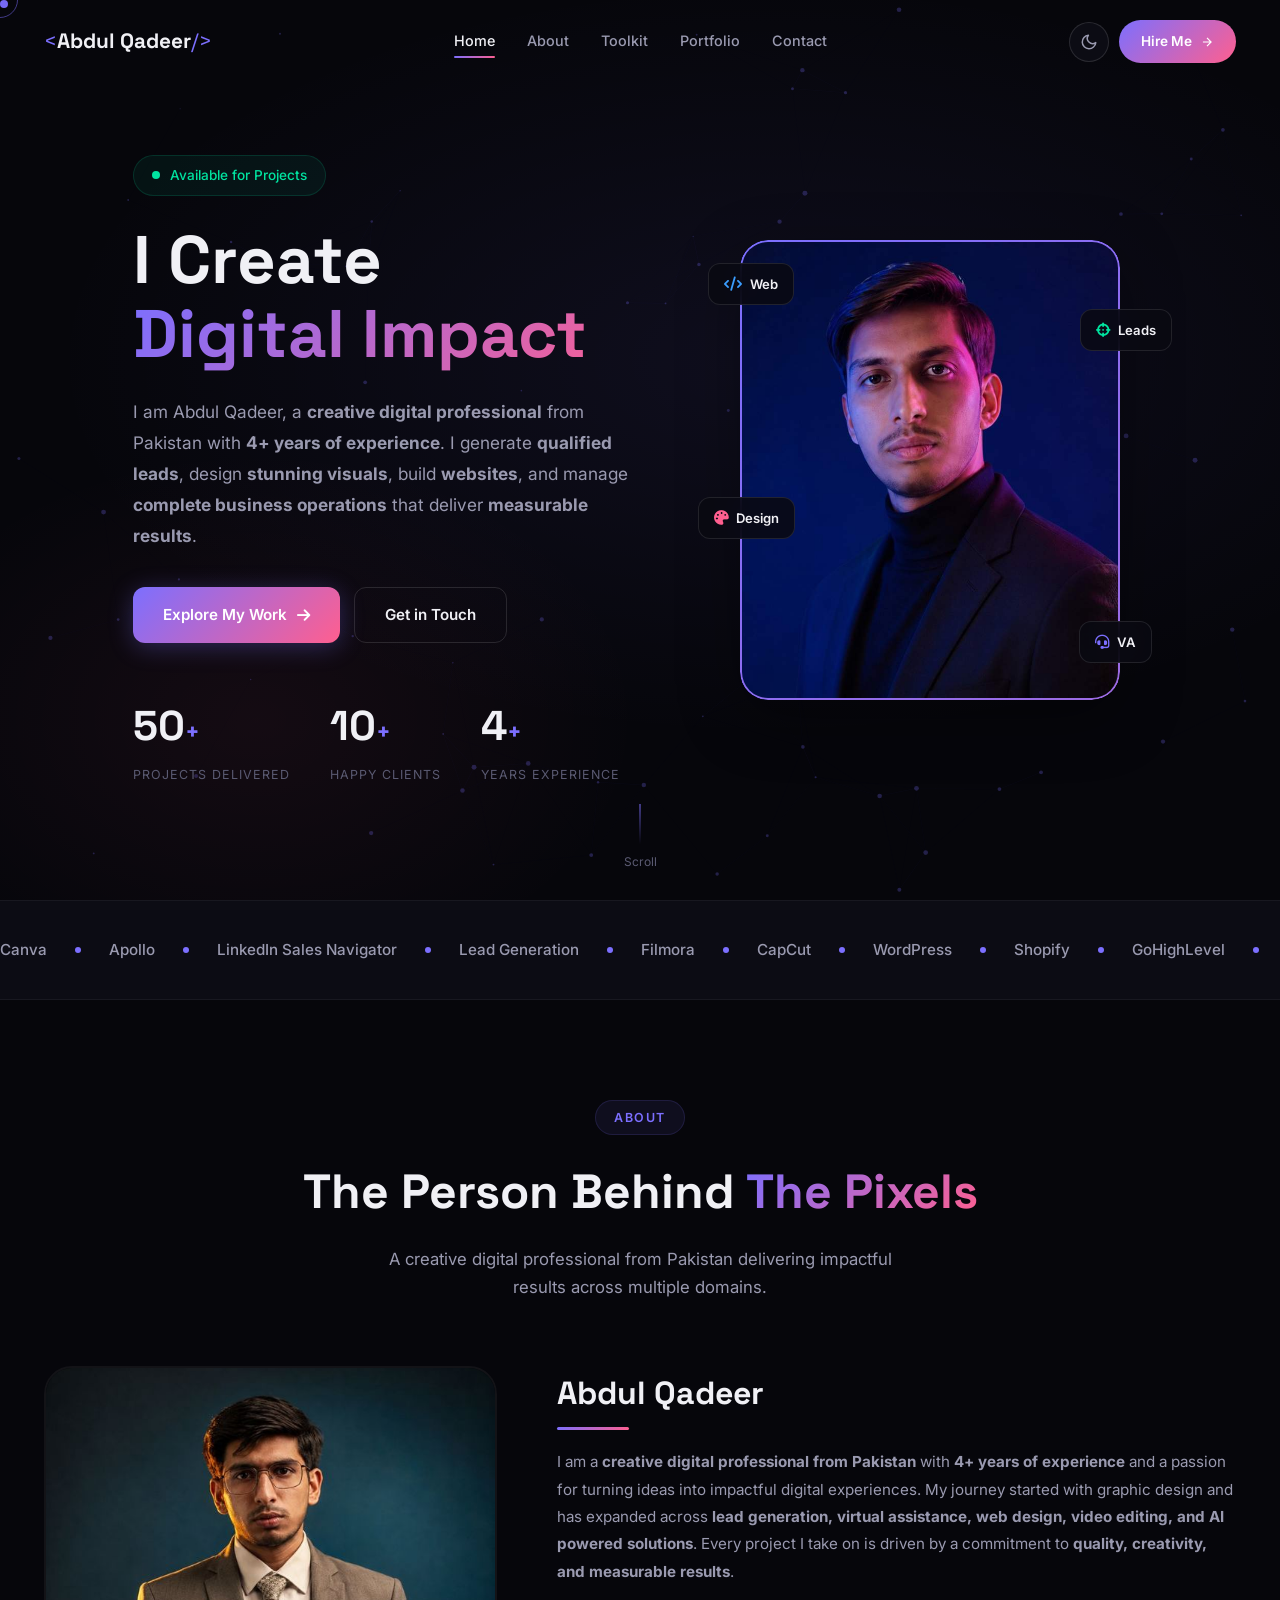
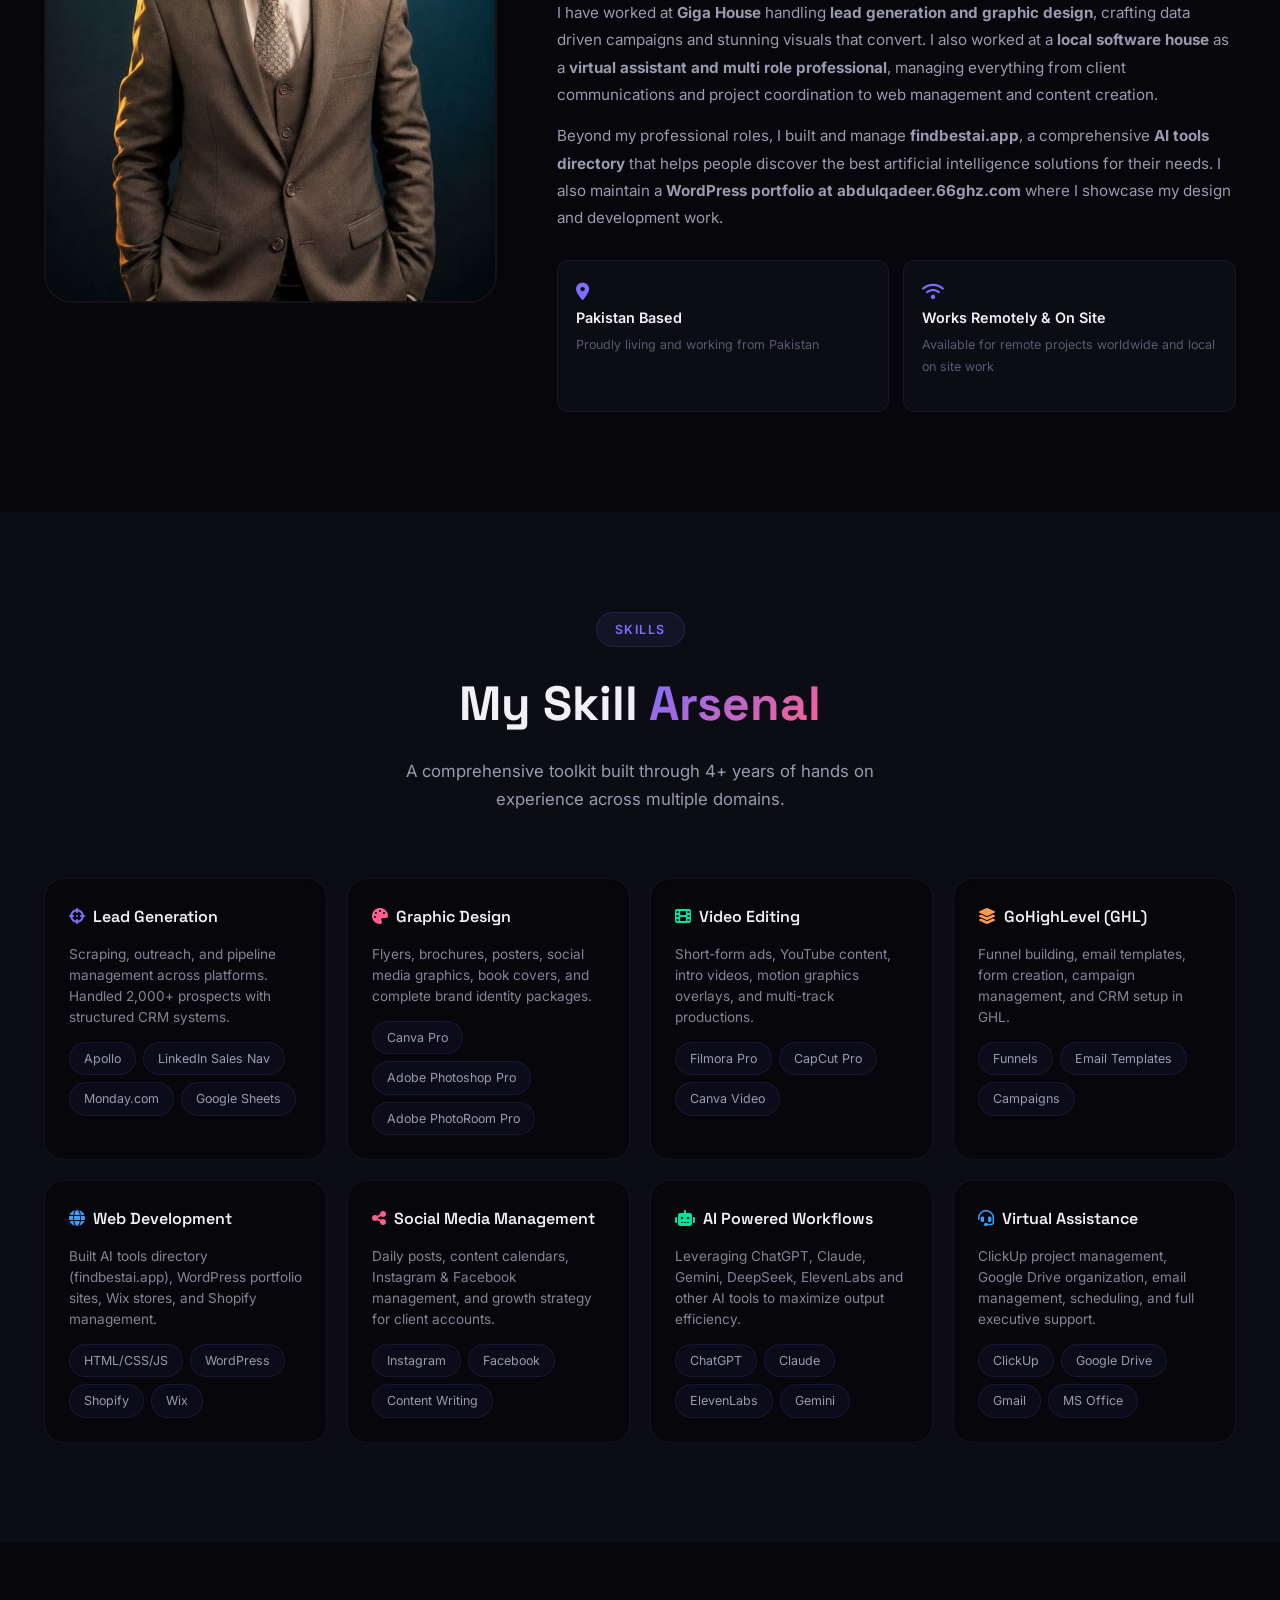
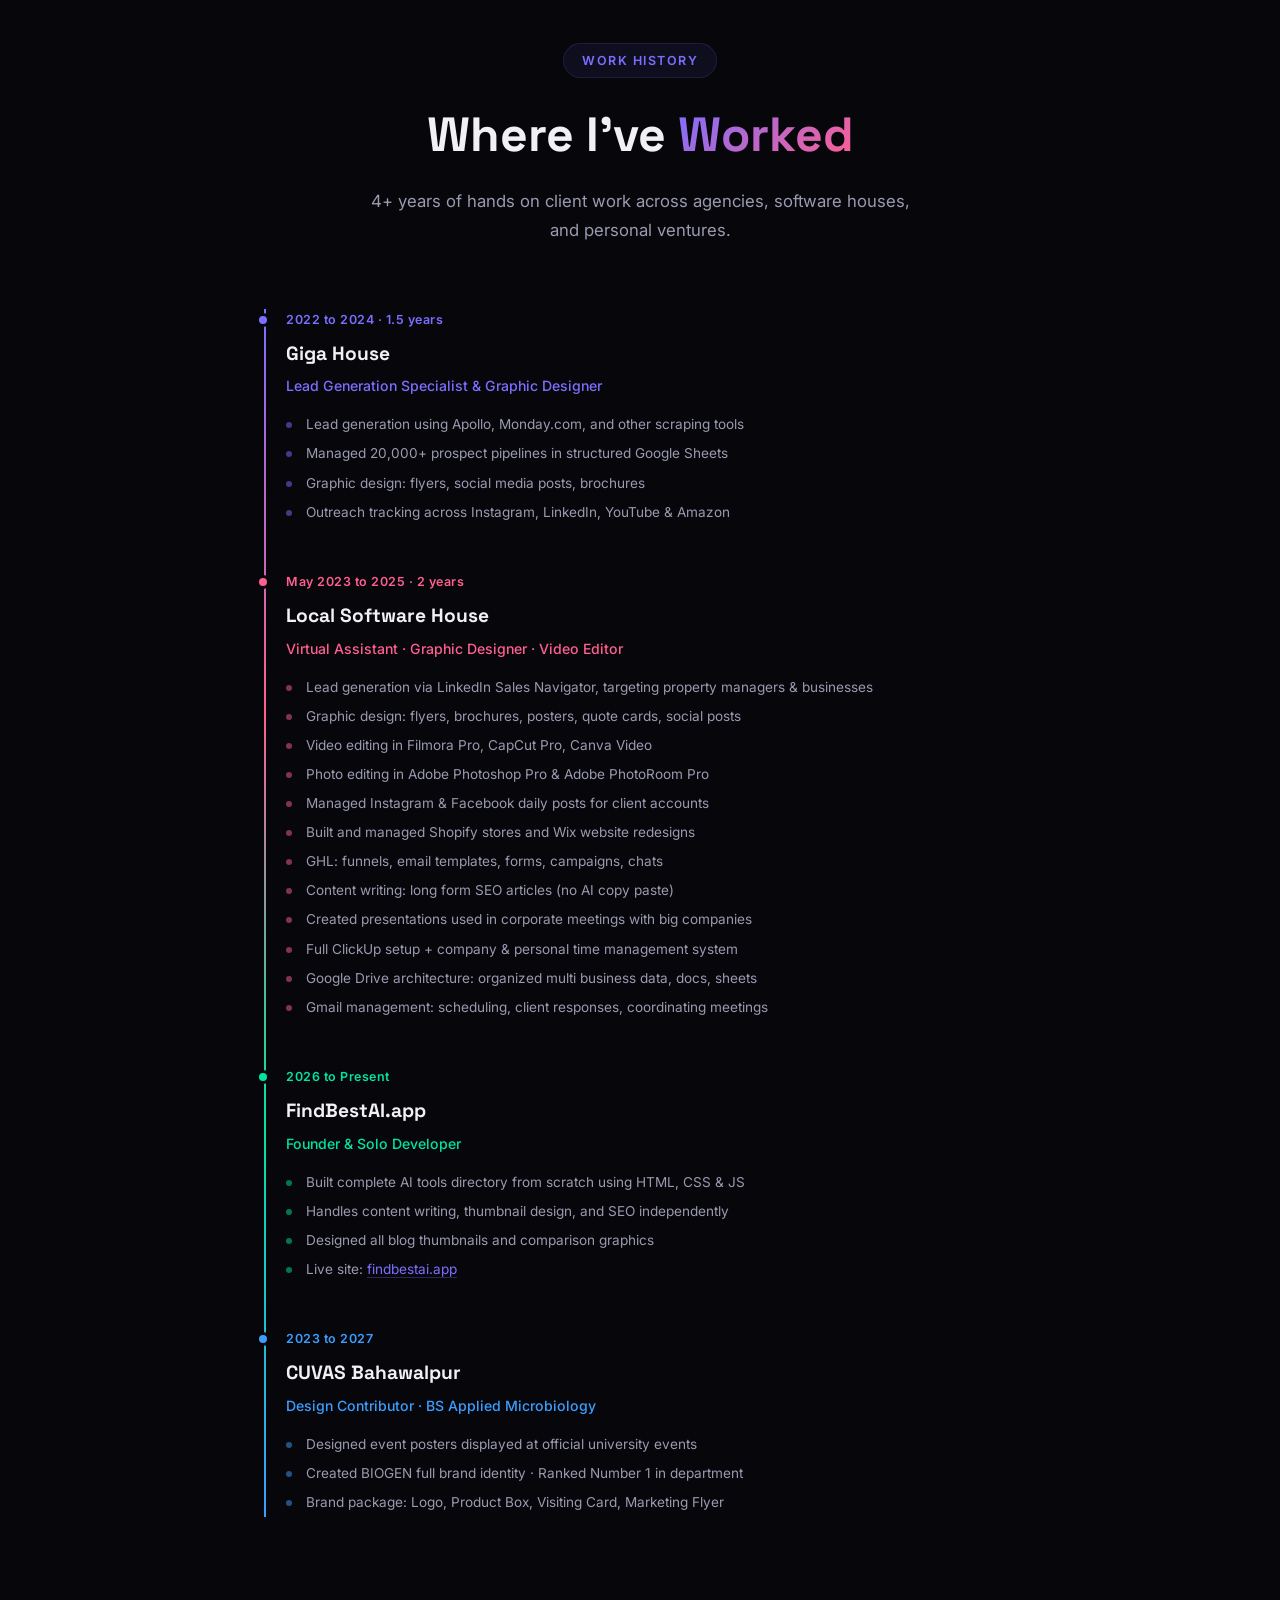
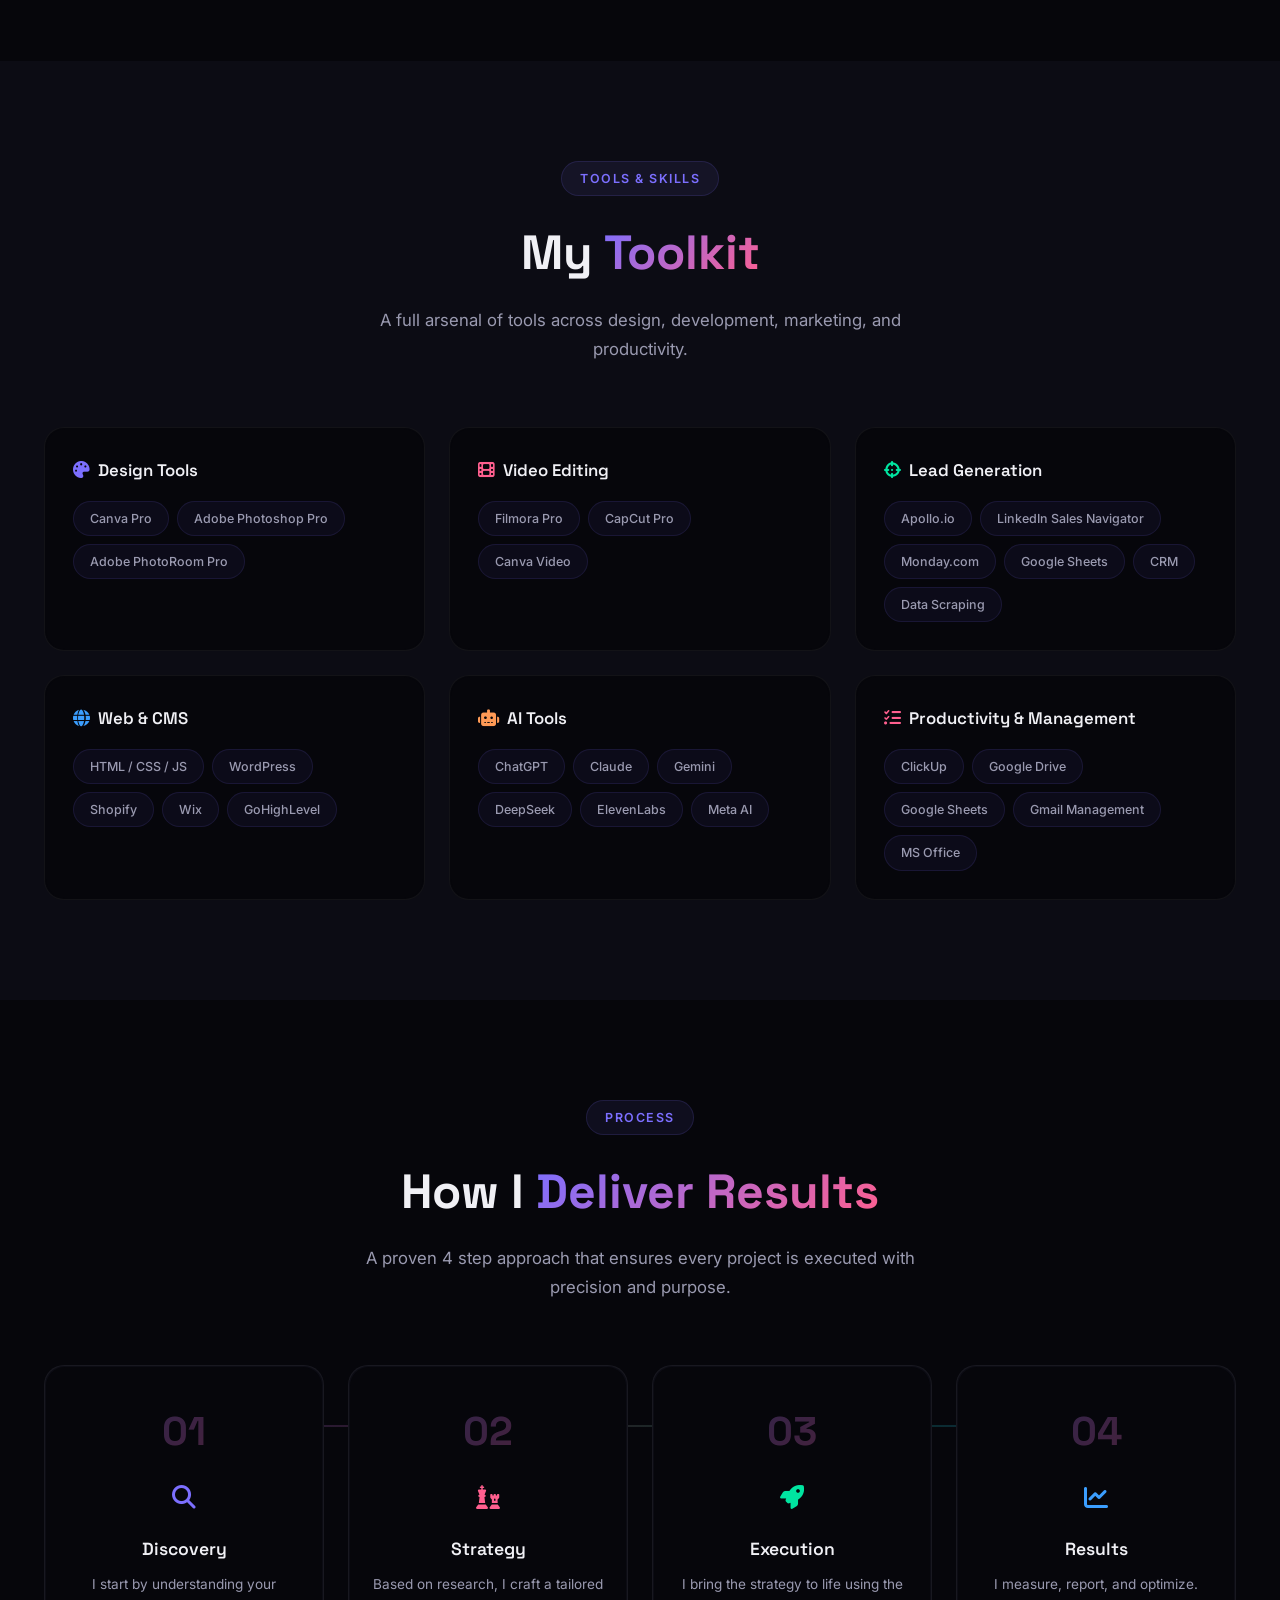
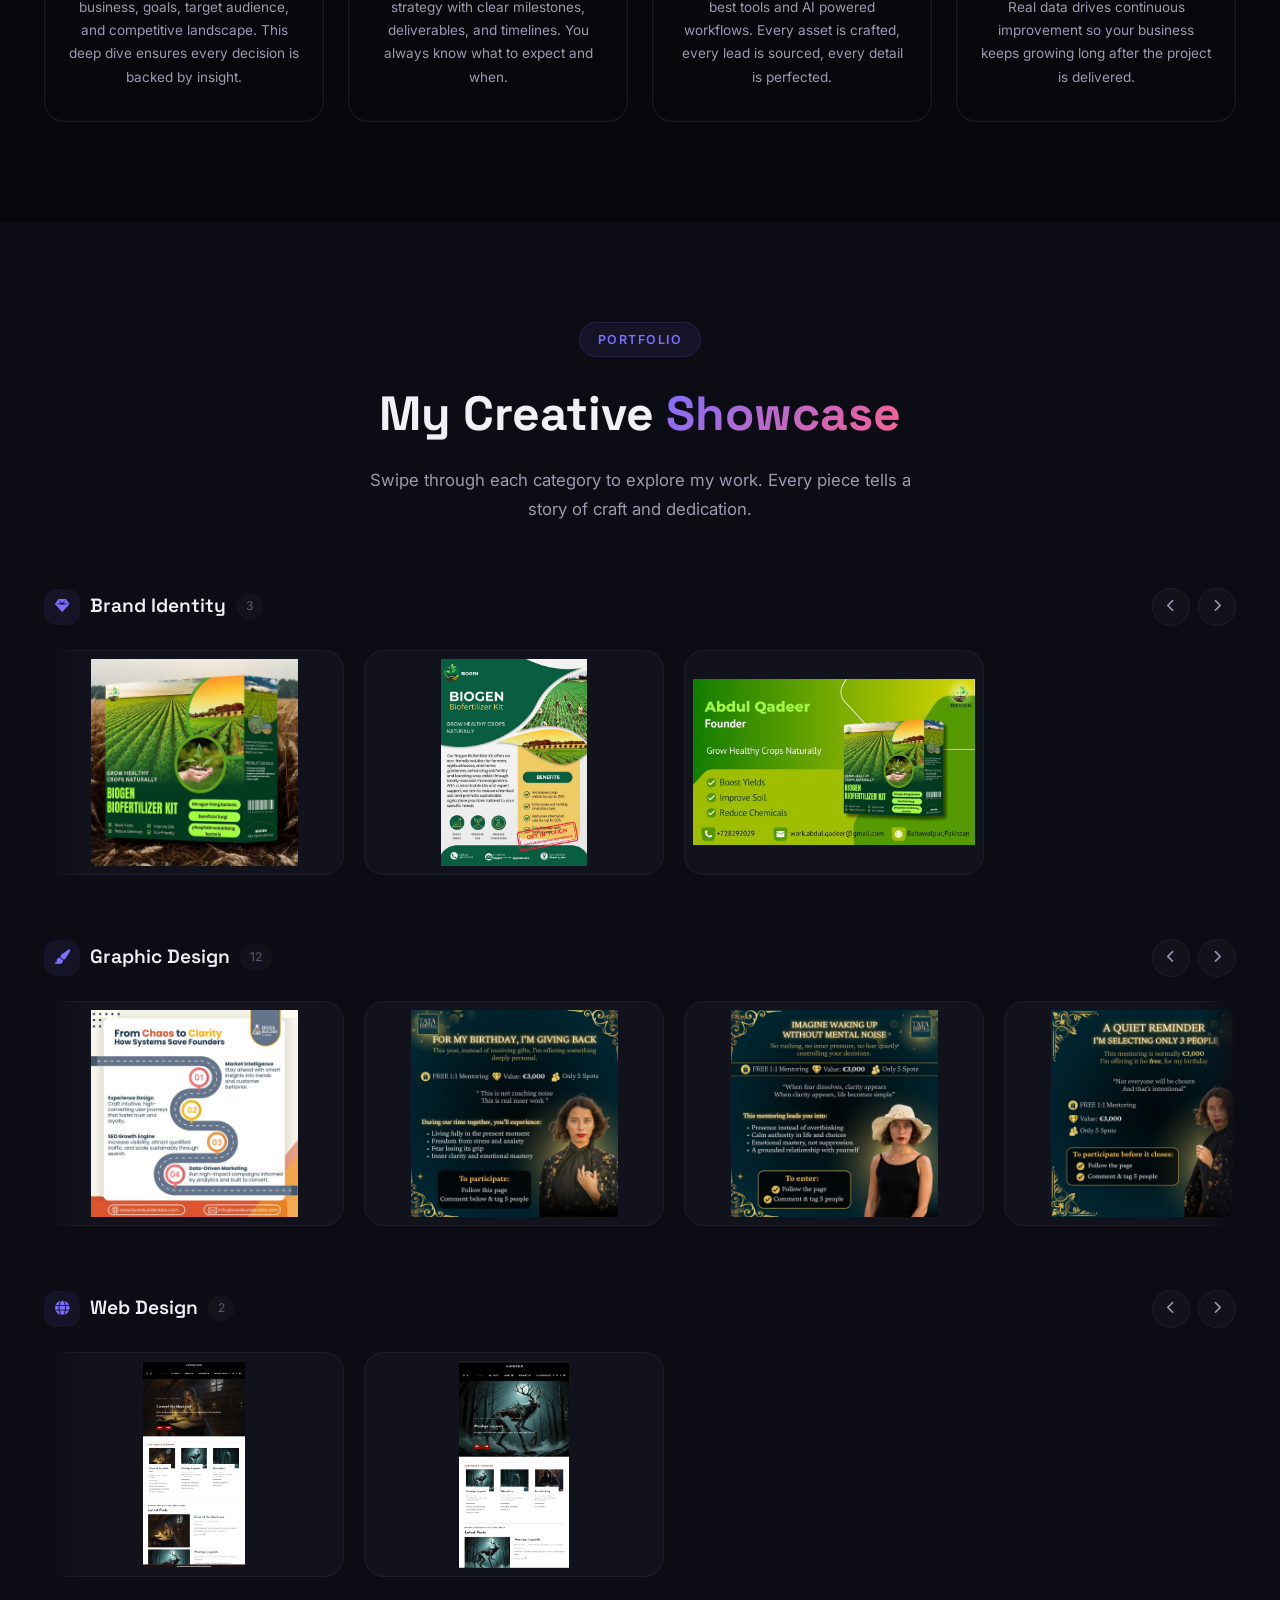
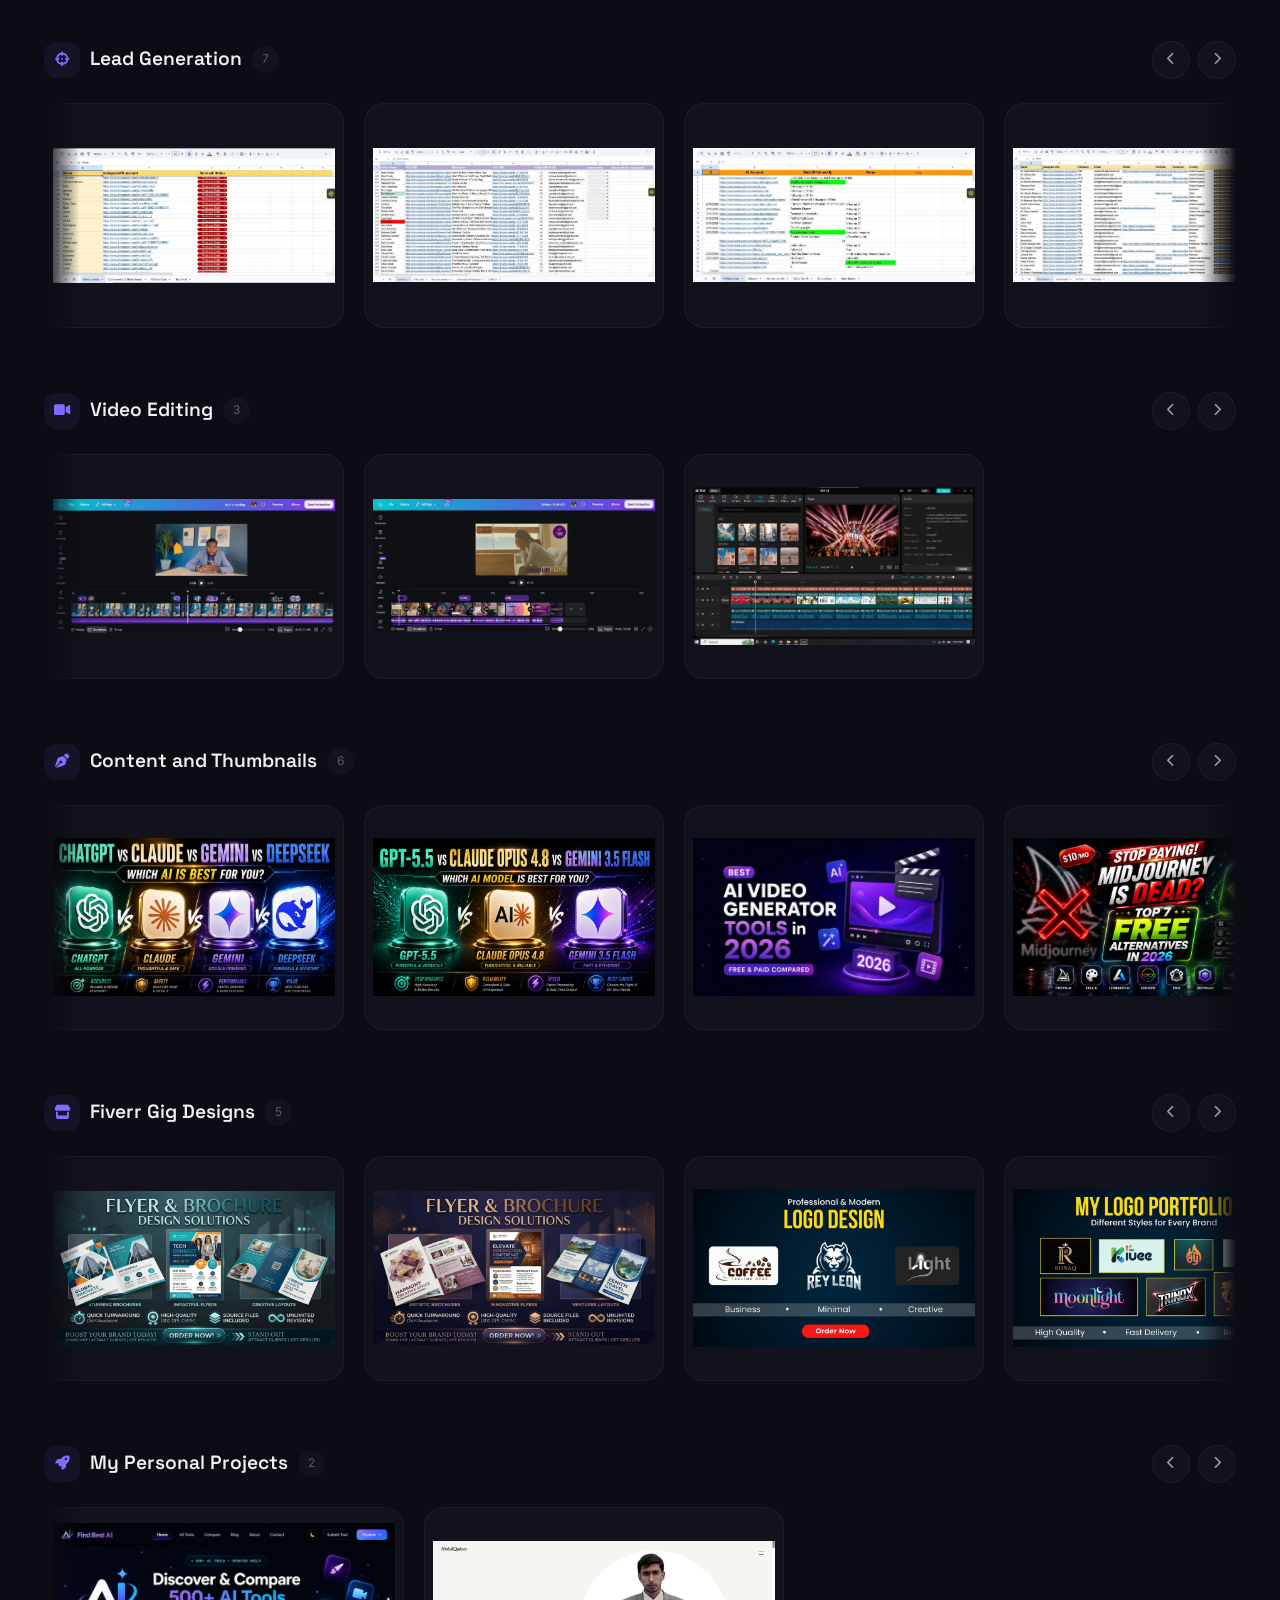
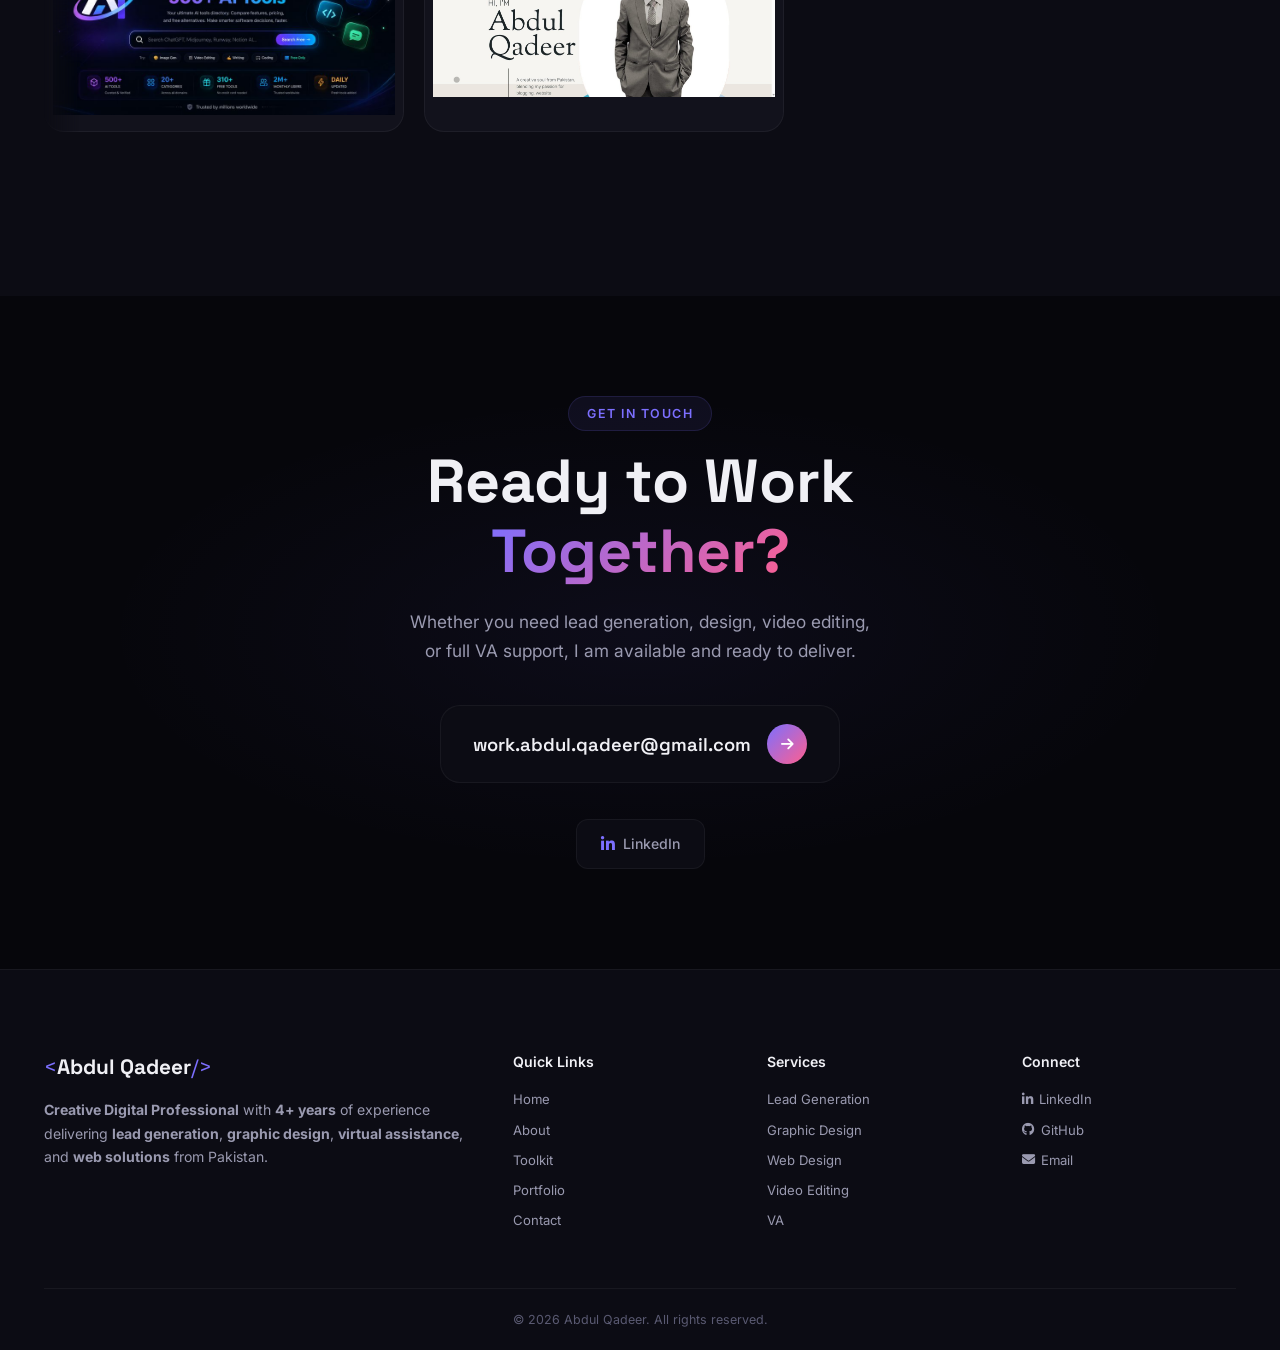
==== commit 1ad2f0f9: "Update fmt.Println message from 'Hello' to 'Goodbye'" ====
--- a/index.html
+++ b/index.html
@@ -1,1144 +1,710 @@
+
 <!DOCTYPE html>
-<html lang="en">
+<html lang="en" dir="ltr">
 <head>
     <meta charset="UTF-8">
-    <meta name="viewport" content="width=device-width, initial-scale=1.0">
+    <meta name="viewport" content="width=device-width, initial-scale=1.0, maximum-scale=5.0">
     <title>Abdul Qadeer | Creative Digital Professional | Lead Generation | Graphic Design | Virtual Assistant</title>
-    
-    <!-- Fonts -->
-    <link rel="preconnect" href="https://fonts.googleapis.com">
-    <link rel="preconnect" href="https://fonts.gstatic.com" crossorigin>
-    <link href="https://fonts.googleapis.com/css2?family=Inter:wght@300;400;500;600;700&family=Space+Grotesk:wght@500;600;700;800&display=swap" rel="stylesheet">
-    
-    <!-- Icons -->
-    <link rel="stylesheet" href="https://cdnjs.cloudflare.com/ajax/libs/font-awesome/6.4.0/css/all.min.css">
-    
-    <!-- Main Styles -->
-    <link rel="stylesheet" href="style.css">
-    <link rel="stylesheet" href="mobile.css">
+    <meta name="description" content="Abdul Qadeer is a creative digital professional from Pakistan with 4+ years of experience specializing in lead generation, graphic design, virtual assistance, web design, and AI powered solutions. Hire for your next project.">
+    <meta name="keywords" content="Abdul Qadeer, lead generation expert, graphic designer Pakistan, virtual assistant, web designer, Canva expert, Shopify management, GoHighLevel, Apollo lead generation, LinkedIn Sales Navigator">
+    <meta name="author" content="Abdul Qadeer">
+    <meta name="robots" content="index, follow">
+    <meta name="geo.region" content="PK">
+    <meta name="geo.country" content="PK">
+    <meta name="geo.placename" content="Pakistan">
+    <meta name="language" content="English">
+    <meta property="og:title" content="Abdul Qadeer | Creative Digital Professional">
+    <meta property="og:description" content="4+ years of experience in Lead Generation, Graphic Design, Virtual Assistance, and Web Design from Pakistan. View my portfolio and hire me for your next project.">
+    <meta property="og:type" content="website">
+    <meta property="og:url" content="https://abdulqadeerofficial.github.io/">
+    <meta property="og:image" content="assets/images/profile/Gemini_Generated_Image_ghrfxqghrfxqghrf.jpg">
+    <meta property="og:locale" content="en_US">
+    <meta property="og:site_name" content="Abdul Qadeer Portfolio">
+    <meta name="twitter:card" content="summary_large_image">
+    <meta name="twitter:title" content="Abdul Qadeer | Creative Digital Professional">
+    <meta name="twitter:description" content="Lead Generation, Graphic Design, Virtual Assistance, and Web Design. 4+ years of delivering results.">
+    <link rel="canonical" href="https://abdulqadeerofficial.github.io/">
+    <link rel="icon" type="image/png" href="favicon.png">
+    <link rel="stylesheet" href="assets/css/style.css">
+    <link rel="stylesheet" href="assets/css/mobile.css">
+    <link rel="stylesheet" href="https://cdnjs.cloudflare.com/ajax/libs/font-awesome/6.5.1/css/all.min.css">
+    <link href="https://fonts.googleapis.com/css2?family=Inter:wght@300;400;500;600;700;800;900&family=Space+Grotesk:wght@400;500;600;700&display=swap" rel="stylesheet">
+    <script type="application/ld+json">
+    {
+        "@context": "https://schema.org",
+        "@type": "Person",
+        "name": "Abdul Qadeer",
+        "email": "work.abdul.qadeer@gmail.com",
+        "url": "https://abdulqadeerofficial.github.io/",
+        "jobTitle": "Creative Digital Professional",
+        "address": { "@type": "PostalAddress", "addressCountry": "PK" },
+        "sameAs": [
+            "https://www.linkedin.com/in/abdxlqadeer",
+            "https://github.com/abdulqadeerofficial"
+        ],
+        "knowsAbout": ["Lead Generation", "Graphic Design", "Virtual Assistance", "Web Design", "Video Editing", "AI Solutions"]
+    }
+    </script>
 </head>
 <body>
     <!-- Preloader -->
     <div class="preloader" id="preloader">
         <div class="preloader-inner">
             <div class="preloader-ring"></div>
-            <div class="preloader-text">Loading Experience...</div>
+            <span class="preloader-text">Abdul Qadeer</span>
         </div>
     </div>
 
-    <!-- Custom Cursor -->
+    <!-- Cursor -->
     <div class="cursor" id="cursor"></div>
     <div class="cursor-follower" id="cursorFollower"></div>
 
     <!-- Navigation -->
-    <nav class="nav" id="nav">
+    <header class="nav" id="nav">
         <div class="nav-inner">
-            <a href="#hero" class="nav-logo">Abdul <span class="logo-angle">&lt;/&gt;</span></a>
-            
+            <a href="#hero" class="nav-logo" data-text="Abdul Qadeer">
+                <span class="logo-angle">&lt;</span>Abdul Qadeer<span class="logo-angle">/&gt;</span>
+            </a>
             <div class="nav-menu" id="navMenu">
-                <a href="#hero" class="nav-link" data-section="hero">Home</a>
+                <a href="#hero" class="nav-link is-active" data-section="hero">Home</a>
                 <a href="#about" class="nav-link" data-section="about">About</a>
                 <a href="#toolkit" class="nav-link" data-section="toolkit">Toolkit</a>
                 <a href="#work" class="nav-link" data-section="work">Portfolio</a>
                 <a href="#contact" class="nav-link" data-section="contact">Contact</a>
             </div>
-
             <div class="nav-right">
                 <button class="theme-toggle" id="themeToggle" aria-label="Toggle theme">
-                    <svg class="icon-sun" fill="none" stroke="currentColor" viewBox="0 0 24 24"><path stroke-linecap="round" stroke-linejoin="round" stroke-width="2" d="M12 3v1m0 16v1m9-9h-1M4 12H3m15.364 6.364l-.707-.707M6.343 6.343l-.707-.707m12.728 0l-.707.707M6.343 17.657l-.707.707M16 12a4 4 0 11-8 0 4 4 0 018 0z"></path></svg>
-                    <svg class="icon-moon" fill="none" stroke="currentColor" viewBox="0 0 24 24"><path stroke-linecap="round" stroke-linejoin="round" stroke-width="2" d="M20.354 15.354A9 9 0 018.646 3.646 9.003 9.003 0 0012 21a9.003 9.003 0 008.354-5.646z"></path></svg>
+                    <svg class="icon-moon" viewBox="0 0 24 24" fill="none" stroke="currentColor" stroke-width="2" stroke-linecap="round" stroke-linejoin="round"><path d="M21 12.79A9 9 0 1 1 11.21 3 7 7 0 0 0 21 12.79z"/></svg>
+                    <svg class="icon-sun" viewBox="0 0 24 24" fill="none" stroke="currentColor" stroke-width="2" stroke-linecap="round" stroke-linejoin="round"><circle cx="12" cy="12" r="4"/><path d="M12 2v2M12 20v2M4.93 4.93l1.41 1.41M17.66 17.66l1.41 1.41M2 12h2M20 12h2M4.93 19.07l1.41-1.41M17.66 6.34l1.41-1.41"/></svg>
                 </button>
                 <a href="mailto:work.abdul.qadeer@gmail.com" class="nav-cta">
-                    <i class="fas fa-paper-plane"></i> Hire Me
+                    <span>Hire Me</span>
+                    <svg width="14" height="14" viewBox="0 0 24 24" fill="none" stroke="currentColor" stroke-width="2"><path d="M5 12h14M12 5l7 7-7 7"/></svg>
                 </a>
                 <button class="nav-burger" id="navBurger" aria-label="Menu">
-                    <span></span>
-                    <span></span>
-                    <span></span>
+                    <span></span><span></span><span></span>
                 </button>
             </div>
         </div>
-    </nav>
-
-    <!-- Hero Section -->
-    <section class="hero" id="hero">
-        <div class="hero-bg">
-            <canvas id="heroCanvas"></canvas>
-            <div class="hero-gradient"></div>
-        </div>
-        
-        <div class="container">
+    </header>
+
+    <main>
+        <!-- ==================== HERO ==================== -->
+        <section class="hero" id="hero">
+            <div class="hero-bg">
+                <canvas id="heroCanvas"></canvas>
+                <div class="hero-gradient"></div>
+            </div>
             <div class="hero-content">
-                <div class="hero-left">
-                    <div class="hero-status" data-animate>
+                <div class="hero-left" data-animate="fade-up">
+                    <div class="hero-status">
                         <span class="status-dot"></span>
-                        Available for Projects
-                    </div>
-                    
-                    <h1 class="hero-title" data-animate data-delay="100">
+                        <span>Available for Projects</span>
+                    </div>
+                    <h1 class="hero-title">
                         <span class="title-line">I Create</span>
                         <span class="title-line gradient-text">Digital Impact</span>
                     </h1>
-                    
-                    <p class="hero-desc" data-animate data-delay="200">
-                        I am <strong>Abdul Qadeer</strong>, a creative digital professional from Pakistan with 4+ years of experience. I generate qualified leads, design stunning visuals, build websites, and manage complete business operations that deliver measurable results.
-                    </p>
-                    
-                    <div class="hero-btns" data-animate data-delay="300">
+                    <p class="hero-desc">I am Abdul Qadeer, a <strong>creative digital professional</strong> from Pakistan with <strong>4+ years of experience</strong>. I generate <strong>qualified leads</strong>, design <strong>stunning visuals</strong>, build <strong>websites</strong>, and manage <strong>complete business operations</strong> that deliver <strong>measurable results</strong>.</p>
+                    <div class="hero-btns">
                         <a href="#work" class="btn btn-primary">
-                            Explore My Work <i class="fas fa-arrow-right"></i>
+                            <span>Explore My Work</span>
+                            <i class="fas fa-arrow-right"></i>
                         </a>
                         <a href="#contact" class="btn btn-ghost">
-                            Get in Touch
+                            <span>Get in Touch</span>
                         </a>
                     </div>
-                    
-                    <div class="hero-metrics" data-animate data-delay="400">
+                    <div class="hero-metrics">
                         <div class="metric">
-                            <div class="metric-val" data-count="50">0</div>
-                            <span class="metric-plus">+</span>
+                            <span class="metric-val" data-count="50">0</span><span class="metric-plus">+</span>
                             <span class="metric-label">Projects Delivered</span>
                         </div>
                         <div class="metric">
-                            <div class="metric-val" data-count="30">0</div>
-                            <span class="metric-plus">+</span>
+                            <span class="metric-val" data-count="10">0</span><span class="metric-plus">+</span>
                             <span class="metric-label">Happy Clients</span>
                         </div>
                         <div class="metric">
-                            <div class="metric-val" data-count="4">0</div>
-                            <span class="metric-plus">+</span>
+                            <span class="metric-val" data-count="4">0</span><span class="metric-plus">+</span>
                             <span class="metric-label">Years Experience</span>
                         </div>
                     </div>
                 </div>
-                
-                <div class="hero-right" data-animate data-delay="500">
-                    <div class="hero-visual tilt-card">
+                <div class="hero-right" data-animate="fade-up" data-delay="200">
+                    <div class="hero-visual">
                         <div class="hero-img-wrap">
-                            <img src="assets/profile.jpg" alt="Abdul Qadeer">
-                        </div>
-                        <div class="hero-img-glow"></div>
-                        
-                        <div class="hero-float float-design">
-                            <i class="fas fa-palette"></i> Design
-                        </div>
-                        <div class="hero-float float-leads">
-                            <i class="fas fa-bullseye"></i> Leads
-                        </div>
-                        <div class="hero-float float-va">
-                            <i class="fas fa-headset"></i> VA
-                        </div>
-                        <div class="hero-float float-web">
-                            <i class="fas fa-code"></i> Web
-                        </div>
-                    </div>
-                </div>
+                            <img src="assets/images/profile/Untitled design_20260601_181412_0000.jpg.jpeg" alt="Abdul Qadeer Creative Digital Professional" width="400" height="500">
+                            <div class="hero-img-glow"></div>
+                        </div>
+                        <div class="hero-float float-design"><i class="fas fa-palette"></i><span>Design</span></div>
+                        <div class="hero-float float-leads"><i class="fas fa-crosshairs"></i><span>Leads</span></div>
+                        <div class="hero-float float-va"><i class="fas fa-headset"></i><span>VA</span></div>
+                        <div class="hero-float float-web"><i class="fas fa-code"></i><span>Web</span></div>
+                    </div>
+                </div>
+            </div>
+            <div class="hero-scroll">
+                <div class="scroll-line"></div>
+                <span>Scroll</span>
+            </div>
+        </section>
+
+        <!-- ==================== TECH MARQUEE ==================== -->
+        <div class="marquee" aria-hidden="true">
+            <div class="marquee-track">
+                <span>Canva</span><span class="dot"></span>
+                <span>Apollo</span><span class="dot"></span>
+                <span>LinkedIn Sales Navigator</span><span class="dot"></span>
+                <span>Lead Generation</span><span class="dot"></span>
+                <span>Filmora</span><span class="dot"></span>
+                <span>CapCut</span><span class="dot"></span>
+                <span>WordPress</span><span class="dot"></span>
+                <span>Shopify</span><span class="dot"></span>
+                <span>GoHighLevel</span><span class="dot"></span>
+                <span>ClickUp</span><span class="dot"></span>
+                <span>Wix</span><span class="dot"></span>
+                <span>ChatGPT</span><span class="dot"></span>
+                <span>Claude</span><span class="dot"></span>
+                <span>Gemini</span><span class="dot"></span>
+                <span>DeepSeek</span><span class="dot"></span>
+                <span>HTML CSS JS</span><span class="dot"></span>
+                <span>Canva</span><span class="dot"></span>
+                <span>Apollo</span><span class="dot"></span>
+                <span>LinkedIn Sales Navigator</span><span class="dot"></span>
+                <span>Lead Generation</span><span class="dot"></span>
+                <span>Filmora</span><span class="dot"></span>
+                <span>CapCut</span><span class="dot"></span>
+                <span>WordPress</span><span class="dot"></span>
+                <span>Shopify</span><span class="dot"></span>
+                <span>GoHighLevel</span><span class="dot"></span>
+                <span>ClickUp</span><span class="dot"></span>
+                <span>Wix</span><span class="dot"></span>
+                <span>ChatGPT</span><span class="dot"></span>
+                <span>Claude</span><span class="dot"></span>
+                <span>Gemini</span><span class="dot"></span>
+                <span>DeepSeek</span><span class="dot"></span>
+                <span>HTML CSS JS</span><span class="dot"></span>
             </div>
         </div>
-        
-        <div class="hero-scroll">
-            <span>Scroll</span>
-            <div class="scroll-line"></div>
-        </div>
-    </section>
-
-    <!-- Marquee -->
-    <div class="marquee">
-        <div class="marquee-track">
-            <span>Canva</span><span class="dot"></span>
-            <span>Apollo</span><span class="dot"></span>
-            <span>LinkedIn</span><span class="dot"></span>
-            <span>Sales Navigator</span><span class="dot"></span>
-            <span>Lead Generation</span><span class="dot"></span>
-            <span>Filmora</span><span class="dot"></span>
-            <span>CapCut</span><span class="dot"></span>
-            <span>WordPress</span><span class="dot"></span>
-            <span>Shopify</span><span class="dot"></span>
-            <span>GoHighLevel</span><span class="dot"></span>
-            <span>ClickUp</span><span class="dot"></span>
-            <span>Wix</span><span class="dot"></span>
-            <span>ChatGPT</span><span class="dot"></span>
-            <span>Claude</span><span class="dot"></span>
-            <span>Gemini</span><span class="dot"></span>
-            <span>DeepSeek</span><span class="dot"></span>
-            <span>HTML</span><span class="dot"></span>
-            <span>CSS</span><span class="dot"></span>
-            <span>JS</span><span class="dot"></span>
-            <!-- Duplicate for seamless loop -->
-            <span>Canva</span><span class="dot"></span>
-            <span>Apollo</span><span class="dot"></span>
-            <span>LinkedIn</span><span class="dot"></span>
-            <span>Sales Navigator</span><span class="dot"></span>
-            <span>Lead Generation</span><span class="dot"></span>
-            <span>Filmora</span><span class="dot"></span>
-            <span>CapCut</span><span class="dot"></span>
-            <span>WordPress</span><span class="dot"></span>
-            <span>Shopify</span><span class="dot"></span>
-            <span>GoHighLevel</span><span class="dot"></span>
-            <span>ClickUp</span><span class="dot"></span>
-            <span>Wix</span><span class="dot"></span>
-            <span>ChatGPT</span><span class="dot"></span>
-            <span>Claude</span><span class="dot"></span>
-            <span>Gemini</span><span class="dot"></span>
-            <span>DeepSeek</span><span class="dot"></span>
-            <span>HTML</span><span class="dot"></span>
-            <span>CSS</span><span class="dot"></span>
-            <span>JS</span><span class="dot"></span>
-        </div>
-    </div>
-
-    <!-- About Section -->
-    <section class="section" id="about">
-        <div class="container">
-            <div class="about-grid">
-                <div class="about-image-card tilt-card" data-animate>
-                    <img src="assets/profile.jpg" alt="Abdul Qadeer">
-                </div>
-                
-                <div class="about-text" data-animate data-delay="100">
-                    <span class="section-tag">About Me</span>
-                    <h2>The Person Behind The Pixels</h2>
-                    <p class="about-subtitle">A creative digital professional from Pakistan delivering impactful results across multiple domains.</p>
-                    
-                    <p><strong>Abdul Qadeer</strong></p>
-                    <p>I am a creative digital professional from Pakistan with 4+ years of experience and a passion for turning ideas into impactful digital experiences. My journey started with graphic design and has expanded across lead generation, virtual assistance, web design, video editing, and AI powered solutions. Every project I take on is driven by a commitment to quality, creativity, and measurable results.</p>
-                    
-                    <p>I have worked at Giga House handling lead generation and graphic design, crafting data driven campaigns and stunning visuals that convert. I also worked at a local software house as a virtual assistant and multi role professional, managing everything from client communications and project coordination to web management and content creation.</p>
-                    
-                    <p>Beyond my professional roles, I built and manage <strong>findbestai.app</strong>, a comprehensive AI tools directory that helps people discover the best artificial intelligence solutions for their needs. I also maintain a WordPress portfolio at <strong>abdulqadeer.66ghz.com</strong> where I showcase my design and development work.</p>
-                    
-                    <div class="details-grid">
-                        <div class="detail-card">
-                            <i class="fas fa-map-marker-alt"></i>
-                            <h4>Pakistan Based</h4>
-                            <p>Proudly living and working from Pakistan</p>
-                        </div>
-                        <div class="detail-card">
-                            <i class="fas fa-laptop-house"></i>
-                            <h4>Works Remotely & On Site</h4>
-                            <p>Available for remote projects worldwide and local on site work</p>
-                        </div>
-                    </div>
-                </div>
-            </div>
-        </div>
-    </section>
-
-    <!-- Skills Section -->
-    <section class="section section-dark" id="skills">
-        <div class="container">
-            <div class="section-head" data-animate>
-                <span class="section-tag">Skills</span>
-                <h2>My Skill Arsenal</h2>
-                <p>A comprehensive toolkit built through 4+ years of hands on experience across multiple domains.</p>
-            </div>
-            
-            <div class="skills-grid-8">
-                <div class="skill-cat tilt-card" data-animate>
-                    <h3><i class="fas fa-bullseye"></i> Lead Generation</h3>
-                    <p class="skill-desc">Scraping, outreach, and pipeline management across platforms. Handled 2,000+ prospects with structured CRM systems.</p>
-                    <div class="skill-tags">
-                        <span class="skill-tag">Apollo</span>
-                        <span class="skill-tag">LinkedIn Sales Nav</span>
-                        <span class="skill-tag">Monday.com</span>
-                        <span class="skill-tag">Google Sheets</span>
-                    </div>
-                </div>
-                
-                <div class="skill-cat tilt-card" data-animate data-delay="50">
-                    <h3><i class="fas fa-palette"></i> Graphic Design</h3>
-                    <p class="skill-desc">Flyers, brochures, posters, social media graphics, book covers, and complete brand identity packages.</p>
-                    <div class="skill-tags">
-                        <span class="skill-tag">Canva Pro</span>
-                        <span class="skill-tag">Adobe Photoshop Pro</span>
-                        <span class="skill-tag">Adobe PhotoRoom Pro</span>
-                    </div>
-                </div>
-                
-                <div class="skill-cat tilt-card" data-animate data-delay="100">
-                    <h3><i class="fas fa-video"></i> Video Editing</h3>
-                    <p class="skill-desc">Short-form ads, YouTube content, intro videos, motion graphics overlays, and multi-track productions.</p>
-                    <div class="skill-tags">
-                        <span class="skill-tag">Filmora Pro</span>
-                        <span class="skill-tag">CapCut Pro</span>
-                        <span class="skill-tag">Canva Video</span>
-                    </div>
-                </div>
-                
-                <div class="skill-cat tilt-card" data-animate data-delay="150">
-                    <h3><i class="fas fa-rocket"></i> GoHighLevel (GHL)</h3>
-                    <p class="skill-desc">Funnel building, email templates, form creation, campaign management, and CRM setup in GHL.</p>
-                    <div class="skill-tags">
-                        <span class="skill-tag">Funnels</span>
-                        <span class="skill-tag">Email Templates</span>
-                        <span class="skill-tag">Campaigns</span>
-                    </div>
-                </div>
-                
-                <div class="skill-cat tilt-card" data-animate data-delay="200">
-                    <h3><i class="fas fa-code"></i> Web Development</h3>
-                    <p class="skill-desc">Built AI tools directory (findbestai.app), WordPress portfolio sites, Wix stores, and Shopify management.</p>
-                    <div class="skill-tags">
-                        <span class="skill-tag">HTML/CSS/JS</span>
-                        <span class="skill-tag">WordPress</span>
-                        <span class="skill-tag">Shopify</span>
-                        <span class="skill-tag">Wix</span>
-                    </div>
-                </div>
-                
-                <div class="skill-cat tilt-card" data-animate data-delay="250">
-                    <h3><i class="fas fa-share-alt"></i> Social Media Management</h3>
-                    <p class="skill-desc">Daily posts, content calendars, Instagram & Facebook management, and growth strategy for client accounts.</p>
-                    <div class="skill-tags">
-                        <span class="skill-tag">Instagram</span>
-                        <span class="skill-tag">Facebook</span>
-                        <span class="skill-tag">Content Writing</span>
-                    </div>
-                </div>
-                
-                <div class="skill-cat tilt-card" data-animate data-delay="300">
-                    <h3><i class="fas fa-robot"></i> AI Powered Workflows</h3>
-                    <p class="skill-desc">Leveraging ChatGPT, Claude, Gemini, DeepSeek, ElevenLabs and other AI tools to maximize output efficiency.</p>
-                    <div class="skill-tags">
-                        <span class="skill-tag">ChatGPT</span>
-                        <span class="skill-tag">Claude</span>
-                        <span class="skill-tag">ElevenLabs</span>
-                        <span class="skill-tag">Gemini</span>
-                    </div>
-                </div>
-                
-                <div class="skill-cat tilt-card" data-animate data-delay="350">
-                    <h3><i class="fas fa-headset"></i> Virtual Assistance</h3>
-                    <p class="skill-desc">ClickUp project management, Google Drive organization, email management, scheduling, and full executive support.</p>
-                    <div class="skill-tags">
-                        <span class="skill-tag">ClickUp</span>
-                        <span class="skill-tag">Google Drive</span>
-                        <span class="skill-tag">Gmail</span>
-                        <span class="skill-tag">MS Office</span>
-                    </div>
-                </div>
-            </div>
-        </div>
-    </section>
-
-    <!-- Work History Section -->
-    <section class="section" id="work-history">
-        <div class="container">
-            <div class="section-head" data-animate>
-                <span class="section-tag">Work History</span>
-                <h2>Where I've Worked</h2>
-                <p>4+ years of hands on client work across agencies, software houses, and personal ventures.</p>
-            </div>
-            
-            <div class="timeline">
-                <div class="timeline-item" data-animate>
-                    <div class="timeline-date">2022 to 2024 · 1.5 years</div>
-                    <h3>Giga House</h3>
-                    <div class="timeline-role">Lead Generation Specialist & Graphic Designer</div>
-                    <ul class="timeline-bullets">
-                        <li>Lead generation using Apollo, Monday.com, and other scraping tools</li>
-                        <li>Managed 20,000+ prospect pipelines in structured Google Sheets</li>
-                        <li>Graphic design: flyers, social media posts, brochures</li>
-                        <li>Outreach tracking across Instagram, LinkedIn, YouTube & Amazon</li>
-                    </ul>
-                </div>
-                
-                <div class="timeline-item" data-animate data-delay="100">
-                    <div class="timeline-date">May 2023 to 2025 · 2 years</div>
-                    <h3>Local Software House</h3>
-                    <div class="timeline-role">Virtual Assistant · Graphic Designer · Video Editor</div>
-                    <ul class="timeline-bullets">
-                        <li>Lead generation via LinkedIn Sales Navigator, targeting property managers & businesses</li>
-                        <li>Graphic design: flyers, brochures, posters, quote cards, social posts</li>
-                        <li>Video editing in Filmora Pro, CapCut Pro, Canva Video</li>
-                        <li>Photo editing in Adobe Photoshop Pro & Adobe PhotoRoom Pro</li>
-                        <li>Managed Instagram & Facebook daily posts for client accounts</li>
-                        <li>Built and managed Shopify stores and Wix website redesigns</li>
-                        <li>GHL: funnels, email templates, forms, campaigns, chats</li>
-                        <li>Content writing: long form SEO articles (no AI copy paste)</li>
-                        <li>Created presentations used in corporate meetings with big companies</li>
-                        <li>Full ClickUp setup + company & personal time management system</li>
-                        <li>Google Drive architecture: organized multi business data, docs, sheets</li>
-                        <li>Gmail management: scheduling, client responses, coordinating meetings</li>
-                    </ul>
-                </div>
-                
-                <div class="timeline-item" data-animate data-delay="200">
-                    <div class="timeline-date">2026 to Present</div>
-                    <h3>FindBestAI.app</h3>
-                    <div class="timeline-role">Founder & Solo Developer</div>
-                    <ul class="timeline-bullets">
-                        <li>Built complete AI tools directory from scratch using HTML, CSS & JS</li>
-                        <li>Handles content writing, thumbnail design, and SEO independently</li>
-                        <li>Designed all blog thumbnails and comparison graphics</li>
-                        <li>Live site: <a href="https://findbestai.app/" target="_blank">findbestai.app</a></li>
-                    </ul>
-                </div>
-                
-                <div class="timeline-item" data-animate data-delay="300">
-                    <div class="timeline-date">2023 to 2027</div>
-                    <h3>CUVAS Bahawalpur</h3>
-                    <div class="timeline-role">Design Contributor · BS Applied Microbiology</div>
-                    <ul class="timeline-bullets">
-                        <li>Designed event posters displayed at official university events</li>
-                        <li>Created BIOGEN full brand identity · Ranked Number 1 in department</li>
-                        <li>Brand package: Logo, Product Box, Visiting Card, Marketing Flyer</li>
-                    </ul>
-                </div>
-            </div>
-        </div>
-    </section>
-
-    <!-- Toolkit Section -->
-    <section class="section section-dark" id="toolkit">
-        <div class="container">
-            <div class="section-head" data-animate>
-                <span class="section-tag">Tools & Skills</span>
-                <h2>My Toolkit</h2>
-                <p>A full arsenal of tools across design, development, marketing, and productivity.</p>
-            </div>
-            
-            <div class="toolkit-grid">
-                <div class="toolkit-category tilt-card" data-animate>
-                    <h3><i class="fas fa-palette"></i> Design Tools</h3>
-                    <div class="toolkit-pills">
-                        <span class="toolkit-pill">Canva Pro</span>
-                        <span class="toolkit-pill">Adobe Photoshop Pro</span>
-                        <span class="toolkit-pill">Adobe PhotoRoom Pro</span>
-                    </div>
-                </div>
-                
-                <div class="toolkit-category tilt-card" data-animate data-delay="50">
-                    <h3><i class="fas fa-video"></i> Video Editing</h3>
-                    <div class="toolkit-pills">
-                        <span class="toolkit-pill">Filmora Pro</span>
-                        <span class="toolkit-pill">CapCut Pro</span>
-                        <span class="toolkit-pill">Canva Video</span>
-                    </div>
-                </div>
-                
-                <div class="toolkit-category tilt-card" data-animate data-delay="100">
-                    <h3><i class="fas fa-bullseye"></i> Lead Generation</h3>
-                    <div class="toolkit-pills">
-                        <span class="toolkit-pill">Apollo.io</span>
-                        <span class="toolkit-pill">LinkedIn Sales Navigator</span>
-                        <span class="toolkit-pill">Monday.com</span>
-                        <span class="toolkit-pill">Google Sheets</span>
-                        <span class="toolkit-pill">CRM</span>
-                        <span class="toolkit-pill">Data Scraping</span>
-                    </div>
-                </div>
-                
-                <div class="toolkit-category tilt-card" data-animate data-delay="150">
-                    <h3><i class="fas fa-code"></i> Web & CMS</h3>
-                    <div class="toolkit-pills">
-                        <span class="toolkit-pill">HTML / CSS / JS</span>
-                        <span class="toolkit-pill">WordPress</span>
-                        <span class="toolkit-pill">Shopify</span>
-                        <span class="toolkit-pill">Wix</span>
-                        <span class="toolkit-pill">GoHighLevel</span>
-                    </div>
-                </div>
-                
-                <div class="toolkit-category tilt-card" data-animate data-delay="200">
-                    <h3><i class="fas fa-robot"></i> AI Tools</h3>
-                    <div class="toolkit-pills">
-                        <span class="toolkit-pill">ChatGPT</span>
-                        <span class="toolkit-pill">Claude</span>
-                        <span class="toolkit-pill">Gemini</span>
-                        <span class="toolkit-pill">DeepSeek</span>
-                        <span class="toolkit-pill">ElevenLabs</span>
-                        <span class="toolkit-pill">Meta AI</span>
-                    </div>
-                </div>
-                
-                <div class="toolkit-category tilt-card" data-animate data-delay="250">
-                    <h3><i class="fas fa-tasks"></i> Productivity & Management</h3>
-                    <div class="toolkit-pills">
-                        <span class="toolkit-pill">ClickUp</span>
-                        <span class="toolkit-pill">Google Drive</span>
-                        <span class="toolkit-pill">Google Sheets</span>
-                        <span class="toolkit-pill">Gmail Management</span>
-                        <span class="toolkit-pill">MS Office</span>
-                    </div>
-                </div>
-            </div>
-        </div>
-    </section>
-
-    <!-- Process Section -->
-    <section class="section" id="process">
-        <div class="container">
-            <div class="section-head" data-animate>
-                <span class="section-tag">Process</span>
-                <h2>How I Deliver Results</h2>
-                <p>A proven 4 step approach that ensures every project is executed with precision and purpose.</p>
-            </div>
-            
-            <div class="process-grid">
-                <div class="process-step tilt-card" data-animate>
-                    <div class="step-number">01</div>
-                    <div class="step-icon"><i class="fas fa-search"></i></div>
-                    <h3>Discovery</h3>
-                    <p>I start by understanding your business, goals, target audience, and competitive landscape. This deep dive ensures every decision is backed by insight.</p>
-                </div>
-                
-                <div class="process-step tilt-card" data-animate data-delay="100">
-                    <div class="step-number">02</div>
-                    <div class="step-icon"><i class="fas fa-lightbulb"></i></div>
-                    <h3>Strategy</h3>
-                    <p>Based on research, I craft a tailored strategy with clear milestones, deliverables, and timelines. You always know what to expect and when.</p>
-                </div>
-                
-                <div class="process-step tilt-card" data-animate data-delay="200">
-                    <div class="step-number">03</div>
-                    <div class="step-icon"><i class="fas fa-cogs"></i></div>
-                    <h3>Execution</h3>
-                    <p>I bring the strategy to life using the best tools and AI powered workflows. Every asset is crafted, every lead is sourced, every detail is perfected.</p>
-                </div>
-                
-                <div class="process-step tilt-card" data-animate data-delay="300">
-                    <div class="step-number">04</div>
-                    <div class="step-icon"><i class="fas fa-chart-line"></i></div>
-                    <h3>Results</h3>
-                    <p>I measure, report, and optimize. Real data drives continuous improvement so your business keeps growing long after the project is delivered.</p>
-                </div>
-            </div>
-        </div>
-    </section>
-
-    <!-- Portfolio Section -->
-    <section class="section section-dark" id="work">
-        <div class="container">
-            <div class="section-head" data-animate>
-                <span class="section-tag">Portfolio</span>
-                <h2>My Creative Showcase</h2>
-                <p>Swipe through each category to explore my work. Every piece tells a story of craft and dedication.</p>
-            </div>
-
-            <!-- Brand Identity Carousel -->
-            <div class="carousel-wrap" data-animate>
-                <div class="carousel-head">
-                    <div class="carousel-label">
-                        <i class="fas fa-palette"></i>
-                        <h3>Brand Identity</h3>
-                    </div>
-                    <div class="carousel-arrows">
-                        <button class="arrow-btn" data-dir="prev"><i class="fas fa-chevron-left"></i></button>
-                        <button class="arrow-btn" data-dir="next"><i class="fas fa-chevron-right"></i></button>
-                    </div>
-                </div>
-                <div class="carousel-viewport">
-                    <div class="carousel-track">
-                        <div class="work-card work-card-lg">
-                            <div class="work-img">
-                                <img src="assets/brand/biogen-brand.jpg" alt="BIOGEN Complete Brand Kit">
-                                <span class="work-badge">Number 1 in Department</span>
+
+        <!-- ==================== ABOUT ==================== -->
+        <section class="section" id="about">
+            <div class="container">
+                <div class="section-head" data-animate>
+                    <span class="section-tag">About</span>
+                    <h2>The Person Behind <span class="gradient-text">The Pixels</span></h2>
+                    <p>A creative digital professional from Pakistan delivering impactful results across multiple domains.</p>
+                </div>
+                <div class="about-grid">
+                    <div class="about-image-card tilt-card" data-animate>
+                        <img src="assets/images/profile/suit-photo.jpg" alt="Abdul Qadeer Creative Digital Professional" width="400" height="533">
+                    </div>
+                    <div class="about-text" data-animate data-delay="200">
+                        <h2>Abdul Qadeer</h2>
+                        <p>I am a <strong>creative digital professional from Pakistan</strong> with <strong>4+ years of experience</strong> and a passion for turning ideas into impactful digital experiences. My journey started with graphic design and has expanded across <strong>lead generation, virtual assistance, web design, video editing, and AI powered solutions</strong>. Every project I take on is driven by a commitment to <strong>quality, creativity, and measurable results</strong>.</p>
+                        <p>I have worked at <strong>Giga House</strong> handling <strong>lead generation and graphic design</strong>, crafting data driven campaigns and stunning visuals that convert. I also worked at a <strong>local software house</strong> as a <strong>virtual assistant and multi role professional</strong>, managing everything from client communications and project coordination to web management and content creation.</p>
+                        <p>Beyond my professional roles, I built and manage <strong>findbestai.app</strong>, a comprehensive <strong>AI tools directory</strong> that helps people discover the best artificial intelligence solutions for their needs. I also maintain a <strong>WordPress portfolio at abdulqadeer.66ghz.com</strong> where I showcase my design and development work.</p>
+                        <div class="details-grid">
+                            <div class="detail-card tilt-card">
+                                <i class="fas fa-map-marker-alt"></i>
+                                <h4>Pakistan Based</h4>
+                                <p>Proudly living and working from Pakistan</p>
                             </div>
-                            <div class="work-info">
-                                <h4>BIOGEN Complete Brand Kit</h4>
-                                <p>Full brand identity with logo, bottle designs, labels, and packaging</p>
+                            <div class="detail-card tilt-card">
+                                <i class="fas fa-wifi"></i>
+                                <h4>Works Remotely & On Site</h4>
+                                <p>Available for remote projects worldwide and local on site work</p>
                             </div>
                         </div>
-                        
-                        <div class="work-card">
-                            <div class="work-img">
-                                <img src="assets/brand/biogen-flyer.jpg" alt="BIOGEN Flyer Design">
+                    </div>
+                </div>
+            </div>
+        </section>
+
+        <!-- ==================== SKILLS (8 BOXES) ==================== -->
+        <section class="section section-dark" id="skills">
+            <div class="container">
+                <div class="section-head" data-animate>
+                    <span class="section-tag">Skills</span>
+                    <h2>My Skill <span class="gradient-text">Arsenal</span></h2>
+                    <p>A comprehensive toolkit built through 4+ years of hands on experience across multiple domains.</p>
+                </div>
+                <div class="skills-grid skills-grid-8">
+                    <div class="skill-cat tilt-card" data-animate data-delay="0">
+                        <h3><i class="fas fa-crosshairs"></i> Lead Generation</h3>
+                        <p class="skill-desc">Scraping, outreach, and pipeline management across platforms. Handled 2,000+ prospects with structured CRM systems.</p>
+                        <div class="skill-tags">
+                            <span class="skill-tag">Apollo</span>
+                            <span class="skill-tag">LinkedIn Sales Nav</span>
+                            <span class="skill-tag">Monday.com</span>
+                            <span class="skill-tag">Google Sheets</span>
+                        </div>
+                    </div>
+                    <div class="skill-cat tilt-card" data-animate data-delay="100">
+                        <h3><i class="fas fa-palette"></i> Graphic Design</h3>
+                        <p class="skill-desc">Flyers, brochures, posters, social media graphics, book covers, and complete brand identity packages.</p>
+                        <div class="skill-tags">
+                            <span class="skill-tag">Canva Pro</span>
+                            <span class="skill-tag">Adobe Photoshop Pro</span>
+                            <span class="skill-tag">Adobe PhotoRoom Pro</span>
+                        </div>
+                    </div>
+                    <div class="skill-cat tilt-card" data-animate data-delay="200">
+                        <h3><i class="fas fa-film"></i> Video Editing</h3>
+                        <p class="skill-desc">Short-form ads, YouTube content, intro videos, motion graphics overlays, and multi-track productions.</p>
+                        <div class="skill-tags">
+                            <span class="skill-tag">Filmora Pro</span>
+                            <span class="skill-tag">CapCut Pro</span>
+                            <span class="skill-tag">Canva Video</span>
+                        </div>
+                    </div>
+                    <div class="skill-cat tilt-card" data-animate data-delay="300">
+                        <h3><i class="fas fa-layer-group"></i> GoHighLevel (GHL)</h3>
+                        <p class="skill-desc">Funnel building, email templates, form creation, campaign management, and CRM setup in GHL.</p>
+                        <div class="skill-tags">
+                            <span class="skill-tag">Funnels</span>
+                            <span class="skill-tag">Email Templates</span>
+                            <span class="skill-tag">Campaigns</span>
+                        </div>
+                    </div>
+                    <div class="skill-cat tilt-card" data-animate data-delay="400">
+                        <h3><i class="fas fa-globe"></i> Web Development</h3>
+                        <p class="skill-desc">Built AI tools directory (findbestai.app), WordPress portfolio sites, Wix stores, and Shopify management.</p>
+                        <div class="skill-tags">
+                            <span class="skill-tag">HTML/CSS/JS</span>
+                            <span class="skill-tag">WordPress</span>
+                            <span class="skill-tag">Shopify</span>
+                            <span class="skill-tag">Wix</span>
+                        </div>
+                    </div>
+                    <div class="skill-cat tilt-card" data-animate data-delay="500">
+                        <h3><i class="fas fa-share-alt"></i> Social Media Management</h3>
+                        <p class="skill-desc">Daily posts, content calendars, Instagram & Facebook management, and growth strategy for client accounts.</p>
+                        <div class="skill-tags">
+                            <span class="skill-tag">Instagram</span>
+                            <span class="skill-tag">Facebook</span>
+                            <span class="skill-tag">Content Writing</span>
+                        </div>
+                    </div>
+                    <div class="skill-cat tilt-card" data-animate data-delay="600">
+                        <h3><i class="fas fa-robot"></i> AI Powered Workflows</h3>
+                        <p class="skill-desc">Leveraging ChatGPT, Claude, Gemini, DeepSeek, ElevenLabs and other AI tools to maximize output efficiency.</p>
+                        <div class="skill-tags">
+                            <span class="skill-tag">ChatGPT</span>
+                            <span class="skill-tag">Claude</span>
+                            <span class="skill-tag">ElevenLabs</span>
+                            <span class="skill-tag">Gemini</span>
+                        </div>
+                    </div>
+                    <div class="skill-cat tilt-card" data-animate data-delay="700">
+                        <h3><i class="fas fa-headset"></i> Virtual Assistance</h3>
+                        <p class="skill-desc">ClickUp project management, Google Drive organization, email management, scheduling, and full executive support.</p>
+                        <div class="skill-tags">
+                            <span class="skill-tag">ClickUp</span>
+                            <span class="skill-tag">Google Drive</span>
+                            <span class="skill-tag">Gmail</span>
+                            <span class="skill-tag">MS Office</span>
+                        </div>
+                    </div>
+                </div>
+            </div>
+        </section>
+
+        <!-- ==================== WORK HISTORY ==================== -->
+        <section class="section" id="work-history">
+            <div class="container">
+                <div class="section-head" data-animate>
+                    <span class="section-tag">Work History</span>
+                    <h2>Where I've <span class="gradient-text">Worked</span></h2>
+                    <p>4+ years of hands on client work across agencies, software houses, and personal ventures.</p>
+                </div>
+                <div class="timeline" data-animate>
+                    <div class="timeline-item">
+                        <div class="timeline-marker"></div>
+                        <div class="timeline-date">2022 to 2024 &middot; 1.5 years</div>
+                        <h3>Giga House</h3>
+                        <p class="timeline-role">Lead Generation Specialist &amp; Graphic Designer</p>
+                        <ul class="timeline-bullets">
+                            <li>Lead generation using Apollo, Monday.com, and other scraping tools</li>
+                            <li>Managed 20,000+ prospect pipelines in structured Google Sheets</li>
+                            <li>Graphic design: flyers, social media posts, brochures</li>
+                            <li>Outreach tracking across Instagram, LinkedIn, YouTube &amp; Amazon</li>
+                        </ul>
+                    </div>
+                    <div class="timeline-item">
+                        <div class="timeline-marker"></div>
+                        <div class="timeline-date">May 2023 to 2025 &middot; 2 years</div>
+                        <h3>Local Software House</h3>
+                        <p class="timeline-role">Virtual Assistant &middot; Graphic Designer &middot; Video Editor</p>
+                        <ul class="timeline-bullets">
+                            <li>Lead generation via LinkedIn Sales Navigator, targeting property managers &amp; businesses</li>
+                            <li>Graphic design: flyers, brochures, posters, quote cards, social posts</li>
+                            <li>Video editing in Filmora Pro, CapCut Pro, Canva Video</li>
+                            <li>Photo editing in Adobe Photoshop Pro &amp; Adobe PhotoRoom Pro</li>
+                            <li>Managed Instagram &amp; Facebook daily posts for client accounts</li>
+                            <li>Built and managed Shopify stores and Wix website redesigns</li>
+                            <li>GHL: funnels, email templates, forms, campaigns, chats</li>
+                            <li>Content writing: long form SEO articles (no AI copy paste)</li>
+                            <li>Created presentations used in corporate meetings with big companies</li>
+                            <li>Full ClickUp setup + company &amp; personal time management system</li>
+                            <li>Google Drive architecture: organized multi business data, docs, sheets</li>
+                            <li>Gmail management: scheduling, client responses, coordinating meetings</li>
+                        </ul>
+                    </div>
+                    <div class="timeline-item">
+                        <div class="timeline-marker"></div>
+                        <div class="timeline-date">2026 to Present</div>
+                        <h3>FindBestAI.app</h3>
+                        <p class="timeline-role">Founder &amp; Solo Developer</p>
+                        <ul class="timeline-bullets">
+                            <li>Built complete AI tools directory from scratch using HTML, CSS &amp; JS</li>
+                            <li>Handles content writing, thumbnail design, and SEO independently</li>
+                            <li>Designed all blog thumbnails and comparison graphics</li>
+                            <li>Live site: <a href="https://findbestai.app/" target="_blank" rel="noopener" class="link-accent">findbestai.app</a></li>
+                        </ul>
+                    </div>
+                    <div class="timeline-item">
+                        <div class="timeline-marker"></div>
+                        <div class="timeline-date">2023 to 2027</div>
+                        <h3>CUVAS Bahawalpur</h3>
+                        <p class="timeline-role">Design Contributor &middot; BS Applied Microbiology</p>
+                        <ul class="timeline-bullets">
+                            <li>Designed event posters displayed at official university events</li>
+                            <li>Created BIOGEN full brand identity &middot; Ranked Number 1 in department</li>
+                            <li>Brand package: Logo, Product Box, Visiting Card, Marketing Flyer</li>
+                        </ul>
+                    </div>
+                </div>
+            </div>
+        </section>
+
+        <!-- ==================== MY TOOLKIT ==================== -->
+        <section class="section section-dark" id="toolkit">
+            <div class="container">
+                <div class="section-head" data-animate>
+                    <span class="section-tag">Tools &amp; Skills</span>
+                    <h2>My <span class="gradient-text">Toolkit</span></h2>
+                    <p>A full arsenal of tools across design, development, marketing, and productivity.</p>
+                </div>
+                <div class="toolkit-grid">
+                    <div class="toolkit-category tilt-card" data-animate data-delay="0">
+                        <h3><i class="fas fa-palette"></i> Design Tools</h3>
+                        <div class="toolkit-pills">
+                            <span class="toolkit-pill">Canva Pro</span>
+                            <span class="toolkit-pill">Adobe Photoshop Pro</span>
+                            <span class="toolkit-pill">Adobe PhotoRoom Pro</span>
+                        </div>
+                    </div>
+                    <div class="toolkit-category tilt-card" data-animate data-delay="100">
+                        <h3><i class="fas fa-film"></i> Video Editing</h3>
+                        <div class="toolkit-pills">
+                            <span class="toolkit-pill">Filmora Pro</span>
+                            <span class="toolkit-pill">CapCut Pro</span>
+                            <span class="toolkit-pill">Canva Video</span>
+                        </div>
+                    </div>
+                    <div class="toolkit-category tilt-card" data-animate data-delay="200">
+                        <h3><i class="fas fa-crosshairs"></i> Lead Generation</h3>
+                        <div class="toolkit-pills">
+                            <span class="toolkit-pill">Apollo.io</span>
+                            <span class="toolkit-pill">LinkedIn Sales Navigator</span>
+                            <span class="toolkit-pill">Monday.com</span>
+                            <span class="toolkit-pill">Google Sheets</span>
+                            <span class="toolkit-pill">CRM</span>
+                            <span class="toolkit-pill">Data Scraping</span>
+                        </div>
+                    </div>
+                    <div class="toolkit-category tilt-card" data-animate data-delay="300">
+                        <h3><i class="fas fa-globe"></i> Web &amp; CMS</h3>
+                        <div class="toolkit-pills">
+                            <span class="toolkit-pill">HTML / CSS / JS</span>
+                            <span class="toolkit-pill">WordPress</span>
+                            <span class="toolkit-pill">Shopify</span>
+                            <span class="toolkit-pill">Wix</span>
+                            <span class="toolkit-pill">GoHighLevel</span>
+                        </div>
+                    </div>
+                    <div class="toolkit-category tilt-card" data-animate data-delay="400">
+                        <h3><i class="fas fa-robot"></i> AI Tools</h3>
+                        <div class="toolkit-pills">
+                            <span class="toolkit-pill">ChatGPT</span>
+                            <span class="toolkit-pill">Claude</span>
+                            <span class="toolkit-pill">Gemini</span>
+                            <span class="toolkit-pill">DeepSeek</span>
+                            <span class="toolkit-pill">ElevenLabs</span>
+                            <span class="toolkit-pill">Meta AI</span>
+                        </div>
+                    </div>
+                    <div class="toolkit-category tilt-card" data-animate data-delay="500">
+                        <h3><i class="fas fa-tasks"></i> Productivity &amp; Management</h3>
+                        <div class="toolkit-pills">
+                            <span class="toolkit-pill">ClickUp</span>
+                            <span class="toolkit-pill">Google Drive</span>
+                            <span class="toolkit-pill">Google Sheets</span>
+                            <span class="toolkit-pill">Gmail Management</span>
+                            <span class="toolkit-pill">MS Office</span>
+                        </div>
+                    </div>
+                </div>
+            </div>
+        </section>
+
+        <!-- ==================== HOW I WORK ==================== -->
+        <section class="section" id="process">
+            <div class="container">
+                <div class="section-head" data-animate>
+                    <span class="section-tag">Process</span>
+                    <h2>How I <span class="gradient-text">Deliver Results</span></h2>
+                    <p>A proven 4 step approach that ensures every project is executed with precision and purpose.</p>
+                </div>
+                <div class="process-grid">
+                    <div class="process-step tilt-card" data-animate data-delay="0">
+                        <div class="step-number">01</div>
+                        <div class="step-icon"><i class="fas fa-search"></i></div>
+                        <h3>Discovery</h3>
+                        <p>I start by understanding your business, goals, target audience, and competitive landscape. This deep dive ensures every decision is backed by insight.</p>
+                    </div>
+                    <div class="process-step tilt-card" data-animate data-delay="100">
+                        <div class="step-number">02</div>
+                        <div class="step-icon"><i class="fas fa-chess"></i></div>
+                        <h3>Strategy</h3>
+                        <p>Based on research, I craft a tailored strategy with clear milestones, deliverables, and timelines. You always know what to expect and when.</p>
+                    </div>
+                    <div class="process-step tilt-card" data-animate data-delay="200">
+                        <div class="step-number">03</div>
+                        <div class="step-icon"><i class="fas fa-rocket"></i></div>
+                        <h3>Execution</h3>
+                        <p>I bring the strategy to life using the best tools and AI powered workflows. Every asset is crafted, every lead is sourced, every detail is perfected.</p>
+                    </div>
+                    <div class="process-step tilt-card" data-animate data-delay="300">
+                        <div class="step-number">04</div>
+                        <div class="step-icon"><i class="fas fa-chart-line"></i></div>
+                        <h3>Results</h3>
+                        <p>I measure, report, and optimize. Real data drives continuous improvement so your business keeps growing long after the project is delivered.</p>
+                    </div>
+                </div>
+            </div>
+        </section>
+
+        <!-- ==================== PORTFOLIO ==================== -->
+        <section class="section section-dark" id="work">
+            <div class="container">
+                <div class="section-head" data-animate>
+                    <span class="section-tag">Portfolio</span>
+                    <h2>My Creative <span class="gradient-text">Showcase</span></h2>
+                    <p>Swipe through each category to explore my work. Every piece tells a story of craft and dedication.</p>
+                </div>
+
+                <!-- Brand Identity -->
+                <div class="carousel-wrap" data-animate>
+                    <div class="carousel-head">
+                        <div class="carousel-label"><i class="fas fa-gem"></i><h3>Brand Identity</h3><span class="carousel-count">3</span></div>
+                        <div class="carousel-arrows">
+                            <button class="arrow-btn" data-dir="prev" data-target="brand" aria-label="Previous"><i class="fas fa-chevron-left"></i></button>
+                            <button class="arrow-btn" data-dir="next" data-target="brand" aria-label="Next"><i class="fas fa-chevron-right"></i></button>
+                        </div>
+                    </div>
+                    <div class="carousel-viewport">
+                        <div class="carousel-track" id="track-brand">
+                            <div class="work-card tilt-card"><div class="work-img"><img src="assets/images/brand-identity/BIOGEN.jpg" alt="BIOGEN Complete Brand Kit by Abdul Qadeer" loading="lazy"><div class="work-info"><h4>BIOGEN Complete Brand Kit</h4><p>Full brand identity with logo, bottle designs, labels, and packaging</p><span class="work-badge">Number 1 in Department</span></div></div></div>
+                            <div class="work-card tilt-card"><div class="work-img"><img src="assets/images/brand-identity/BIOGEN Bio-Fertilizer Kit  Flyer.jpg" alt="BIOGEN Flyer Design by Abdul Qadeer" loading="lazy"><div class="work-info"><h4>BIOGEN Flyer Design</h4><p>Professional promotional flyer for BIOGEN bio fertilizer product kit</p></div></div></div>
+                            <div class="work-card tilt-card"><div class="work-img"><img src="assets/images/brand-identity/BIOGEN Bio-Fertilizer Kit  Visiting Cards.jpg" alt="BIOGEN Visiting Cards by Abdul Qadeer" loading="lazy"><div class="work-info"><h4>BIOGEN Visiting Cards</h4><p>Business card design as part of the complete brand identity package</p></div></div></div>
+                        </div>
+                    </div>
+                </div>
+
+                <!-- Graphic Design -->
+                <div class="carousel-wrap" data-animate>
+                    <div class="carousel-head">
+                        <div class="carousel-label"><i class="fas fa-paint-brush"></i><h3>Graphic Design</h3><span class="carousel-count">12</span></div>
+                        <div class="carousel-arrows">
+                            <button class="arrow-btn" data-dir="prev" data-target="graphic" aria-label="Previous"><i class="fas fa-chevron-left"></i></button>
+                            <button class="arrow-btn" data-dir="next" data-target="graphic" aria-label="Next"><i class="fas fa-chevron-right"></i></button>
+                        </div>
+                    </div>
+                    <div class="carousel-viewport">
+                        <div class="carousel-track" id="track-graphic">
+                            <div class="work-card tilt-card"><div class="work-img"><img src="assets/images/graphic-design/From Chaos to Clarity Post - Boss Builder Labs.jpg" alt="Boss Builder Labs Social Media Post" loading="lazy"><div class="work-info"><h4>Boss Builder Labs Post</h4><p>High impact social media post for an international coaching brand</p><span class="work-badge">International Stage</span></div></div></div>
+                            <div class="work-card tilt-card"><div class="work-img"><img src="assets/images/graphic-design/Post 2- Result Focused.jpg" alt="Result Focused Social Post" loading="lazy"><div class="work-info"><h4>Result Focused Post</h4><p>Results driven social media post for high level client campaign</p></div></div></div>
+                            <div class="work-card tilt-card"><div class="work-img"><img src="assets/images/graphic-design/Post 2- Result Focused (1).jpg" alt="Result Focused Variant A" loading="lazy"><div class="work-info"><h4>Result Focused Variant A</h4><p>Design variant for result oriented social media campaign</p></div></div></div>
+                            <div class="work-card tilt-card"><div class="work-img"><img src="assets/images/graphic-design/Post 2- Result Focused (2).jpg" alt="Result Focused Variant B" loading="lazy"><div class="work-info"><h4>Result Focused Variant B</h4><p>Alternative design for the result focused campaign series</p></div></div></div>
+                            <div class="work-card tilt-card"><div class="work-img"><img src="assets/images/graphic-design/FASTING WITH FORCE.jpg" alt="Fasting With Force Book Cover" loading="lazy"><div class="work-info"><h4>Fasting With Force Book Cover</h4><p>Professional book cover design for a health and wellness publication</p></div></div></div>
+                            <div class="work-card tilt-card"><div class="work-img"><img src="assets/images/graphic-design/Fasting with Force Flyer.jpg" alt="Fasting With Force Flyer" loading="lazy"><div class="work-info"><h4>Fasting With Force Flyer</h4><p>Promotional flyer for the Fasting With Force book launch</p></div></div></div>
+                            <div class="work-card tilt-card"><div class="work-img"><img src="assets/images/graphic-design/Fasting with force Review .jpg" alt="Fasting With Force Review" loading="lazy"><div class="work-info"><h4>Fasting With Force Review</h4><p>Customer testimonial review graphic for social media promotion</p></div></div></div>
+                            <div class="work-card tilt-card"><div class="work-img"><img src="assets/images/graphic-design/Quote Flyer - Devin .jpg" alt="Motivational Quote Flyer" loading="lazy"><div class="work-info"><h4>Motivational Quote Flyer</h4><p>Inspirational quote flyer design for client social media engagement</p></div></div></div>
+                            <div class="work-card tilt-card"><div class="work-img"><img src="assets/images/graphic-design/Royal Touch - BD Post.jpg" alt="Royal Touch Business Post" loading="lazy"><div class="work-info"><h4>Royal Touch Business Post</h4><p>Professional business development social media post design</p></div></div></div>
+                            <div class="work-card tilt-card"><div class="work-img"><img src="assets/images/graphic-design/Experienced Virtual Assistant -2.jpg" alt="Virtual Assistant Service Flyer" loading="lazy"><div class="work-info"><h4>Virtual Assistant Service Flyer</h4><p>Promotional flyer showcasing virtual assistant services and capabilities</p></div></div></div>
+                            <div class="work-card tilt-card"><div class="work-img"><img src="assets/images/graphic-design/AMR - Poster.jpg" alt="AMR University Event Poster" loading="lazy"><div class="work-info"><h4>AMR University Event Poster</h4><p>Event poster designed for university display and major campus events</p><span class="work-badge">University Event</span></div></div></div>
+                            <div class="work-card tilt-card"><div class="work-img"><img src="assets/images/graphic-design/Cholistan university of veterinary & animal sciences.jpg" alt="Cholistan University Official Poster" loading="lazy"><div class="work-info"><h4>Cholistan University Poster</h4><p>Official event poster for Cholistan University of Veterinary and Animal Sciences</p><span class="work-badge">University Event</span></div></div></div>
+                        </div>
+                    </div>
+                </div>
+
+                <!-- Web Design -->
+                <div class="carousel-wrap" data-animate>
+                    <div class="carousel-head">
+                        <div class="carousel-label"><i class="fas fa-globe"></i><h3>Web Design</h3><span class="carousel-count">2</span></div>
+                        <div class="carousel-arrows">
+                            <button class="arrow-btn" data-dir="prev" data-target="webdesign" aria-label="Previous"><i class="fas fa-chevron-left"></i></button>
+                            <button class="arrow-btn" data-dir="next" data-target="webdesign" aria-label="Next"><i class="fas fa-chevron-right"></i></button>
+                        </div>
+                    </div>
+                    <div class="carousel-viewport">
+                        <div class="carousel-track" id="track-webdesign">
+                            <div class="work-card tilt-card"><div class="work-img"><img src="assets/images/web-design/wordpress-blog-1.jpg" alt="WordPress Blogging Website by Abdul Qadeer" loading="lazy"><div class="work-info"><h4>WordPress Blogging Website</h4><p>Custom WordPress blogging site designed and built with professional themes and optimized content structure</p><span class="work-badge">WordPress</span></div></div></div>
+                            <div class="work-card tilt-card"><div class="work-img"><img src="assets/images/web-design/wordpress-blog-2.jpg" alt="WordPress Blog Website Design by Abdul Qadeer" loading="lazy"><div class="work-info"><h4>WordPress Blog Design</h4><p>Complete WordPress blog website with responsive design, SEO optimization, and professional layout</p><span class="work-badge">WordPress</span></div></div></div>
+                        </div>
+                    </div>
+                </div>
+
+                <!-- Lead Generation -->
+                <div class="carousel-wrap" data-animate>
+                    <div class="carousel-head">
+                        <div class="carousel-label"><i class="fas fa-crosshairs"></i><h3>Lead Generation</h3><span class="carousel-count">7</span></div>
+                        <div class="carousel-arrows">
+                            <button class="arrow-btn" data-dir="prev" data-target="leads" aria-label="Previous"><i class="fas fa-chevron-left"></i></button>
+                            <button class="arrow-btn" data-dir="next" data-target="leads" aria-label="Next"><i class="fas fa-chevron-right"></i></button>
+                        </div>
+                    </div>
+                    <div class="carousel-viewport">
+                        <div class="carousel-track" id="track-leads">
+                            <div class="work-card tilt-card"><div class="work-img"><img src="assets/images/lead-generation/preview.webp" alt="Apollo Lead Dashboard" loading="lazy"><div class="work-info"><h4>Apollo Lead Dashboard</h4><p>Lead generation dashboard using Apollo for data scraping and prospecting</p></div></div></div>
+                            <div class="work-card tilt-card"><div class="work-img"><img src="assets/images/lead-generation/preview (1).webp" alt="Lead Outreach Campaign" loading="lazy"><div class="work-info"><h4>Lead Outreach Campaign</h4><p>Multi channel outreach campaign setup and management for client</p></div></div></div>
+                            <div class="work-card tilt-card"><div class="work-img"><img src="assets/images/lead-generation/preview (2).webp" alt="Qualified Leads Database" loading="lazy"><div class="work-info"><h4>Qualified Leads Database</h4><p>Organized and qualified lead database with verified contact information</p></div></div></div>
+                            <div class="work-card tilt-card"><div class="work-img"><img src="assets/images/lead-generation/preview (3).webp" alt="Lead Pipeline Management" loading="lazy"><div class="work-info"><h4>Lead Pipeline Management</h4><p>End to end lead pipeline tracking from sourcing to conversion</p></div></div></div>
+                            <div class="work-card tilt-card"><div class="work-img"><img src="assets/images/lead-generation/preview (4).webp" alt="LinkedIn Sales Navigator Prospecting" loading="lazy"><div class="work-info"><h4>LinkedIn Sales Navigator</h4><p>Targeted B2B prospecting using LinkedIn Sales Navigator for quality leads</p></div></div></div>
+                            <div class="work-card tilt-card"><div class="work-img"><img src="assets/images/lead-generation/preview (5).webp" alt="Data Scraping and Lead Enrichment" loading="lazy"><div class="work-info"><h4>Data Scraping and Enrichment</h4><p>Automated data scraping and lead enrichment for property management clients</p></div></div></div>
+                            <div class="work-card tilt-card"><div class="work-img"><img src="assets/images/lead-generation/preview (6).webp" alt="Lead Analytics Report" loading="lazy"><div class="work-info"><h4>Lead Analytics Report</h4><p>Performance analytics and reporting for lead generation campaigns</p></div></div></div>
+                        </div>
+                    </div>
+                </div>
+
+                <!-- Video Editing -->
+                <div class="carousel-wrap" data-animate>
+                    <div class="carousel-head">
+                        <div class="carousel-label"><i class="fas fa-video"></i><h3>Video Editing</h3><span class="carousel-count">3</span></div>
+                        <div class="carousel-arrows">
+                            <button class="arrow-btn" data-dir="prev" data-target="video" aria-label="Previous"><i class="fas fa-chevron-left"></i></button>
+                            <button class="arrow-btn" data-dir="next" data-target="video" aria-label="Next"><i class="fas fa-chevron-right"></i></button>
+                        </div>
+                    </div>
+                    <div class="carousel-viewport">
+                        <div class="carousel-track" id="track-video">
+                            <div class="work-card tilt-card"><div class="work-img"><img src="assets/images/video-editing/preview.webp" alt="Canva Video Project" loading="lazy"><div class="work-info"><h4>Canva Video Project</h4><p>Professional video editing with motion graphics in Canva</p></div></div></div>
+                            <div class="work-card tilt-card"><div class="work-img"><img src="assets/images/video-editing/preview (1).webp" alt="CapCut Edit Showcase" loading="lazy"><div class="work-info"><h4>CapCut Edit Showcase</h4><p>Dynamic video edit with transitions and effects in CapCut</p></div></div></div>
+                            <div class="work-card tilt-card"><div class="work-img"><img src="assets/images/video-editing/preview (7).webp" alt="Filmora Project Edit" loading="lazy"><div class="work-info"><h4>Filmora Project Edit</h4><p>Cinematic video editing with color grading in Filmora</p></div></div></div>
+                        </div>
+                    </div>
+                </div>
+
+                <!-- Content and Thumbnails -->
+                <div class="carousel-wrap" data-animate>
+                    <div class="carousel-head">
+                        <div class="carousel-label"><i class="fas fa-pen-nib"></i><h3>Content and Thumbnails</h3><span class="carousel-count">6</span></div>
+                        <div class="carousel-arrows">
+                            <button class="arrow-btn" data-dir="prev" data-target="content" aria-label="Previous"><i class="fas fa-chevron-left"></i></button>
+                            <button class="arrow-btn" data-dir="next" data-target="content" aria-label="Next"><i class="fas fa-chevron-right"></i></button>
+                        </div>
+                    </div>
+                    <div class="carousel-viewport">
+                        <div class="carousel-track" id="track-content">
+                            <div class="work-card tilt-card"><div class="work-img"><img src="assets/images/content-writing/chatgpt-vs-claude-vs-gemini-vs-deepseek.jpg" alt="AI Comparison Article" loading="lazy"><div class="work-info"><h4>ChatGPT vs Claude vs Gemini vs DeepSeek</h4><p>In depth AI model comparison article with original hand written content</p></div></div></div>
+                            <div class="work-card tilt-card"><div class="work-img"><img src="assets/images/content-writing/gpt-5-5-vs-claude-opus-4-8-vs-gemini-3-5-flash.jpg" alt="Latest AI Models Comparison" loading="lazy"><div class="work-info"><h4>GPT 5.5 vs Claude Opus 4.8 vs Gemini 3.5</h4><p>Latest AI models comparison blog with detailed analysis and insights</p></div></div></div>
+                            <div class="work-card tilt-card"><div class="work-img"><img src="assets/images/content-writing/Best AI Video generator in 2026.webp" alt="Best AI Video Generators Article" loading="lazy"><div class="work-info"><h4>Best AI Video Generators 2026</h4><p>Comprehensive guide to AI video generation tools with original long form content</p></div></div></div>
+                            <div class="work-card tilt-card"><div class="work-img"><img src="assets/images/content-writing/midjourney-free-alternatives.webp" alt="Midjourney Free Alternatives Article" loading="lazy"><div class="work-info"><h4>Midjourney Free Alternatives</h4><p>Detailed article covering the best free alternatives to Midjourney AI art</p></div></div></div>
+                            <div class="work-card tilt-card"><div class="work-img"><img src="assets/images/content-writing/Thumbnail for a intro video.jpg" alt="YouTube Intro Thumbnail" loading="lazy"><div class="work-info"><h4>YouTube Intro Thumbnail</h4><p>Eye catching YouTube thumbnail design for channel intro video</p></div></div></div>
+                            <div class="work-card tilt-card"><div class="work-img"><img src="assets/images/content-writing/Thumbnail Most Luxurious Cars.jpg" alt="Luxury Cars YouTube Thumbnail" loading="lazy"><div class="work-info"><h4>Most Luxurious Cars Thumbnail</h4><p>Click worthy YouTube thumbnail for luxury car content video</p></div></div></div>
+                        </div>
+                    </div>
+                </div>
+
+                <!-- Fiverr Gigs -->
+                <div class="carousel-wrap" data-animate>
+                    <div class="carousel-head">
+                        <div class="carousel-label"><i class="fas fa-store"></i><h3>Fiverr Gig Designs</h3><span class="carousel-count">5</span></div>
+                        <div class="carousel-arrows">
+                            <button class="arrow-btn" data-dir="prev" data-target="fiverr" aria-label="Previous"><i class="fas fa-chevron-left"></i></button>
+                            <button class="arrow-btn" data-dir="next" data-target="fiverr" aria-label="Next"><i class="fas fa-chevron-right"></i></button>
+                        </div>
+                    </div>
+                    <div class="carousel-viewport">
+                        <div class="carousel-track" id="track-fiverr">
+                            <div class="work-card tilt-card"><div class="work-img"><img src="assets/images/fiverr-gigs/Flyer & Brochure Design Gig 1.jpg" alt="Flyer and Brochure Design Fiverr Gig" loading="lazy"><div class="work-info"><h4>Flyer and Brochure Design Gig 1</h4><p>Fiverr gig image for professional flyer and brochure design service</p></div></div></div>
+                            <div class="work-card tilt-card"><div class="work-img"><img src="assets/images/fiverr-gigs/Flyer & Brochure Design Gig 2.jpg" alt="Flyer and Brochure Design Gig 2" loading="lazy"><div class="work-info"><h4>Flyer and Brochure Design Gig 2</h4><p>Alternative gig image showcasing design portfolio for Fiverr listing</p></div></div></div>
+                            <div class="work-card tilt-card"><div class="work-img"><img src="assets/images/fiverr-gigs/Gigs For Fiverr .jpg" alt="Virtual Assistant Fiverr Gig Cover" loading="lazy"><div class="work-info"><h4>Virtual Assistant Gig Cover</h4><p>Primary Fiverr gig cover for virtual assistant and digital services</p></div></div></div>
+                            <div class="work-card tilt-card"><div class="work-img"><img src="assets/images/fiverr-gigs/Gigs For Fiverr  (1).jpg" alt="Service Gig Variant A" loading="lazy"><div class="work-info"><h4>Service Gig Variant A</h4><p>Professional gig image highlighting key service offerings on Fiverr</p></div></div></div>
+                            <div class="work-card tilt-card"><div class="work-img"><img src="assets/images/fiverr-gigs/Gigs For Fiverr  (2).jpg" alt="Service Gig Variant B" loading="lazy"><div class="work-info"><h4>Service Gig Variant B</h4><p>Eye catching gig design optimized for Fiverr search visibility</p></div></div></div>
+                        </div>
+                    </div>
+                </div>
+
+                <!-- My Personal Projects -->
+                <div class="carousel-wrap" data-animate>
+                    <div class="carousel-head">
+                        <div class="carousel-label"><i class="fas fa-rocket"></i><h3>My Personal Projects</h3><span class="carousel-count">2</span></div>
+                        <div class="carousel-arrows">
+                            <button class="arrow-btn" data-dir="prev" data-target="projects" aria-label="Previous"><i class="fas fa-chevron-left"></i></button>
+                            <button class="arrow-btn" data-dir="next" data-target="projects" aria-label="Next"><i class="fas fa-chevron-right"></i></button>
+                        </div>
+                    </div>
+                    <div class="carousel-viewport">
+                        <div class="carousel-track" id="track-projects">
+                            <div class="work-card work-card-lg tilt-card">
+                                <div class="work-img"><img src="assets/images/content-writing/featured-image-findbestai.jpg" alt="FindBestAI.app AI Tools Directory" loading="lazy">
+                                <div class="work-info"><h4>FindBestAI.app</h4><p>A comprehensive AI tools directory helping people discover the best AI solutions. Built from scratch with HTML, CSS, and JS.</p><a href="https://findbestai.app/" target="_blank" rel="noopener" class="project-link"><span>Visit Site</span><i class="fas fa-arrow-right"></i></a></div></div>
                             </div>
-                            <div class="work-info">
-                                <h4>BIOGEN Flyer Design</h4>
-                                <p>Professional promotional flyer for BIOGEN bio fertilizer product kit</p>
+                            <div class="work-card work-card-lg tilt-card">
+                                <div class="work-img"><img src="assets/images/content-writing/abdulqadeer-66ghz-new-screenshot.jpg" alt="Abdul Qadeer WordPress Portfolio" loading="lazy">
+                                <div class="work-info"><h4>abdulqadeer.66ghz.com</h4><p>My WordPress portfolio website showcasing design and development work with clean professional layout.</p><a href="https://abdulqadeer.66ghz.com" target="_blank" rel="noopener" class="project-link"><span>Visit Site</span><i class="fas fa-arrow-right"></i></a></div></div>
                             </div>
                         </div>
-                        
-                        <div class="work-card">
-                            <div class="work-img">
-                                <img src="assets/brand/biogen-cards.jpg" alt="BIOGEN Visiting Cards">
-                            </div>
-                            <div class="work-info">
-                                <h4>BIOGEN Visiting Cards</h4>
-                                <p>Business card design as part of the complete brand identity package</p>
-                            </div>
-                        </div>
-                    </div>
-                </div>
-            </div>
-
-            <!-- Graphic Design Carousel -->
-            <div class="carousel-wrap" data-animate data-delay="100">
-                <div class="carousel-head">
-                    <div class="carousel-label">
-                        <i class="fas fa-paint-brush"></i>
-                        <h3>Graphic Design</h3>
-                    </div>
-                    <div class="carousel-arrows">
-                        <button class="arrow-btn" data-dir="prev"><i class="fas fa-chevron-left"></i></button>
-                        <button class="arrow-btn" data-dir="next"><i class="fas fa-chevron-right"></i></button>
-                    </div>
-                </div>
-                <div class="carousel-viewport">
-                    <div class="carousel-track">
-                        <div class="work-card">
-                            <div class="work-img">
-                                <img src="assets/design/boss-builder.jpg" alt="Boss Builder Labs Post">
-                                <span class="work-badge">International Stage</span>
-                            </div>
-                            <div class="work-info">
-                                <h4>Boss Builder Labs Post</h4>
-                                <p>High impact social media post for an international coaching brand</p>
-                            </div>
-                        </div>
-                        
-                        <div class="work-card">
-                            <div class="work-img">
-                                <img src="assets/design/result-focused.jpg" alt="Result Focused Post">
-                            </div>
-                            <div class="work-info">
-                                <h4>Result Focused Post</h4>
-                                <p>Results driven social media post for high level client campaign</p>
-                            </div>
-                        </div>
-                        
-                        <div class="work-card">
-                            <div class="work-img">
-                                <img src="assets/design/result-focused-a.jpg" alt="Result Focused Variant A">
-                            </div>
-                            <div class="work-info">
-                                <h4>Result Focused Variant A</h4>
-                                <p>Design variant for result oriented social media campaign</p>
-                            </div>
-                        </div>
-                        
-                        <div class="work-card">
-                            <div class="work-img">
-                                <img src="assets/design/result-focused-b.jpg" alt="Result Focused Variant B">
-                            </div>
-                            <div class="work-info">
-                                <h4>Result Focused Variant B</h4>
-                                <p>Alternative design for the result focused campaign series</p>
-                            </div>
-                        </div>
-                        
-                        <div class="work-card">
-                            <div class="work-img">
-                                <img src="assets/design/fasting-book.jpg" alt="Fasting With Force Book Cover">
-                            </div>
-                            <div class="work-info">
-                                <h4>Fasting With Force Book Cover</h4>
-                                <p>Professional book cover design for a health and wellness publication</p>
-                            </div>
-                        </div>
-                        
-                        <div class="work-card">
-                            <div class="work-img">
-                                <img src="assets/design/fasting-flyer.jpg" alt="Fasting With Force Flyer">
-                            </div>
-                            <div class="work-info">
-                                <h4>Fasting With Force Flyer</h4>
-                                <p>Promotional flyer for the Fasting With Force book launch</p>
-                            </div>
-                        </div>
-                        
-                        <div class="work-card">
-                            <div class="work-img">
-                                <img src="assets/design/fasting-review.jpg" alt="Fasting With Force Review">
-                            </div>
-                            <div class="work-info">
-                                <h4>Fasting With Force Review</h4>
-                                <p>Customer testimonial review graphic for social media promotion</p>
-                            </div>
-                        </div>
-                        
-                        <div class="work-card">
-                            <div class="work-img">
-                                <img src="assets/design/motivational-quote.jpg" alt="Motivational Quote Flyer">
-                            </div>
-                            <div class="work-info">
-                                <h4>Motivational Quote Flyer</h4>
-                                <p>Inspirational quote flyer design for client social media engagement</p>
-                            </div>
-                        </div>
-                        
-                        <div class="work-card">
-                            <div class="work-img">
-                                <img src="assets/design/royal-touch.jpg" alt="Royal Touch Business Post">
-                            </div>
-                            <div class="work-info">
-                                <h4>Royal Touch Business Post</h4>
-                                <p>Professional business development social media post design</p>
-                            </div>
-                        </div>
-                        
-                        <div class="work-card">
-                            <div class="work-img">
-                                <img src="assets/design/va-flyer.jpg" alt="Virtual Assistant Service Flyer">
-                            </div>
-                            <div class="work-info">
-                                <h4>Virtual Assistant Service Flyer</h4>
-                                <p>Promotional flyer showcasing virtual assistant services and capabilities</p>
-                            </div>
-                        </div>
-                        
-                        <div class="work-card">
-                            <div class="work-img">
-                                <img src="assets/design/amr-poster.jpg" alt="AMR University Event Poster">
-                                <span class="work-badge">University Event</span>
-                            </div>
-                            <div class="work-info">
-                                <h4>AMR University Event Poster</h4>
-                                <p>Event poster designed for university display and major campus events</p>
-                            </div>
-                        </div>
-                        
-                        <div class="work-card">
-                            <div class="work-img">
-                                <img src="assets/design/cholistan-poster.jpg" alt="Cholistan University Poster">
-                                <span class="work-badge">University Event</span>
-                            </div>
-                            <div class="work-info">
-                                <h4>Cholistan University Poster</h4>
-                                <p>Official event poster for Cholistan University of Veterinary and Animal Sciences</p>
-                            </div>
-                        </div>
-                    </div>
-                </div>
-            </div>
-
-            <!-- Web Design Carousel -->
-            <div class="carousel-wrap" data-animate data-delay="200">
-                <div class="carousel-head">
-                    <div class="carousel-label">
-                        <i class="fas fa-laptop-code"></i>
-                        <h3>Web Design</h3>
-                    </div>
-                    <div class="carousel-arrows">
-                        <button class="arrow-btn" data-dir="prev"><i class="fas fa-chevron-left"></i></button>
-                        <button class="arrow-btn" data-dir="next"><i class="fas fa-chevron-right"></i></button>
-                    </div>
-                </div>
-                <div class="carousel-viewport">
-                    <div class="carousel-track">
-                        <div class="work-card work-card-lg">
-                            <div class="work-img">
-                                <img src="assets/web/wordpress-blog.jpg" alt="WordPress Blogging Website">
-                                <span class="work-badge">WordPress</span>
-                            </div>
-                            <div class="work-info">
-                                <h4>WordPress Blog Design</h4>
-                                <p>Complete WordPress blog website with responsive design, SEO optimization, and professional layout</p>
-                                <a href="#" class="project-link">View Project <i class="fas fa-arrow-right"></i></a>
-                            </div>
-                        </div>
-                        
-                        <div class="work-card work-card-lg">
-                            <div class="work-img">
-                                <img src="assets/web/wordpress-portfolio.jpg" alt="WordPress Portfolio">
-                                <span class="work-badge">WordPress</span>
-                            </div>
-                            <div class="work-info">
-                                <h4>WordPress Portfolio Site</h4>
-                                <p>Custom portfolio website with modern design and smooth user experience</p>
-                                <a href="#" class="project-link">View Project <i class="fas fa-arrow-right"></i></a>
-                            </div>
-                        </div>
-                    </div>
-                </div>
-            </div>
-
-            <!-- Lead Generation Carousel -->
-            <div class="carousel-wrap" data-animate data-delay="300">
-                <div class="carousel-head">
-                    <div class="carousel-label">
-                        <i class="fas fa-bullseye"></i>
-                        <h3>Lead Generation</h3>
-                    </div>
-                    <div class="carousel-arrows">
-                        <button class="arrow-btn" data-dir="prev"><i class="fas fa-chevron-left"></i></button>
-                        <button class="arrow-btn" data-dir="next"><i class="fas fa-chevron-right"></i></button>
-                    </div>
-                </div>
-                <div class="carousel-viewport">
-                    <div class="carousel-track">
-                        <div class="work-card">
-                            <div class="work-img">
-                                <img src="assets/leads/apollo-dashboard.jpg" alt="Apollo Lead Dashboard">
-                            </div>
-                            <div class="work-info">
-                                <h4>Apollo Lead Dashboard</h4>
-                                <p>Lead generation dashboard using Apollo for data scraping and prospecting</p>
-                            </div>
-                        </div>
-                        
-                        <div class="work-card">
-                            <div class="work-img">
-                                <img src="assets/leads/outreach-campaign.jpg" alt="Lead Outreach Campaign">
-                            </div>
-                            <div class="work-info">
-                                <h4>Lead Outreach Campaign</h4>
-                                <p>Multi channel outreach campaign setup and management for client</p>
-                            </div>
-                        </div>
-                        
-                        <div class="work-card">
-                            <div class="work-img">
-                                <img src="assets/leads/qualified-leads.jpg" alt="Qualified Leads Database">
-                            </div>
-                            <div class="work-info">
-                                <h4>Qualified Leads Database</h4>
-                                <p>Organized and qualified lead database with verified contact information</p>
-                            </div>
-                        </div>
-                        
-                        <div class="work-card">
-                            <div class="work-img">
-                                <img src="assets/leads/pipeline.jpg" alt="Lead Pipeline Management">
-                            </div>
-                            <div class="work-info">
-                                <h4>Lead Pipeline Management</h4>
-                                <p>End to end lead pipeline tracking from sourcing to conversion</p>
-                            </div>
-                        </div>
-                        
-                        <div class="work-card">
-                            <div class="work-img">
-                                <img src="assets/leads/linkedin-nav.jpg" alt="LinkedIn Sales Navigator">
-                            </div>
-                            <div class="work-info">
-                                <h4>LinkedIn Sales Navigator</h4>
-                                <p>Targeted B2B prospecting using LinkedIn Sales Navigator for quality leads</p>
-                            </div>
-                        </div>
-                        
-                        <div class="work-card">
-                            <div class="work-img">
-                                <img src="assets/leads/data-scraping.jpg" alt="Data Scraping and Enrichment">
-                            </div>
-                            <div class="work-info">
-                                <h4>Data Scraping and Enrichment</h4>
-                                <p>Automated data scraping and lead enrichment for property management clients</p>
-                            </div>
-                        </div>
-                        
-                        <div class="work-card">
-                            <div class="work-img">
-                                <img src="assets/leads/analytics.jpg" alt="Lead Analytics Report">
-                            </div>
-                            <div class="work-info">
-                                <h4>Lead Analytics Report</h4>
-                                <p>Performance analytics and reporting for lead generation campaigns</p>
-                            </div>
-                        </div>
-                    </div>
-                </div>
-            </div>
-
-            <!-- Video Editing Carousel -->
-            <div class="carousel-wrap" data-animate data-delay="400">
-                <div class="carousel-head">
-                    <div class="carousel-label">
-                        <i class="fas fa-video"></i>
-                        <h3>Video Editing</h3>
-                    </div>
-                    <div class="carousel-arrows">
-                        <button class="arrow-btn" data-dir="prev"><i class="fas fa-chevron-left"></i></button>
-                        <button class="arrow-btn" data-dir="next"><i class="fas fa-chevron-right"></i></button>
-                    </div>
-                </div>
-                <div class="carousel-viewport">
-                    <div class="carousel-track">
-                        <div class="work-card">
-                            <div class="work-img">
-                                <img src="assets/video/canva-video.jpg" alt="Canva Video Project">
-                            </div>
-                            <div class="work-info">
-                                <h4>Canva Video Project</h4>
-                                <p>Professional video editing with motion graphics in Canva</p>
-                            </div>
-                        </div>
-                        
-                        <div class="work-card">
-                            <div class="work-img">
-                                <img src="assets/video/capcut-edit.jpg" alt="CapCut Edit Showcase">
-                            </div>
-                            <div class="work-info">
-                                <h4>CapCut Edit Showcase</h4>
-                                <p>Dynamic video edit with transitions and effects in CapCut</p>
-                            </div>
-                        </div>
-                        
-                        <div class="work-card">
-                            <div class="work-img">
-                                <img src="assets/video/filmora-project.jpg" alt="Filmora Project Edit">
-                            </div>
-                            <div class="work-info">
-                                <h4>Filmora Project Edit</h4>
-                                <p>Cinematic video editing with color grading in Filmora</p>
-                            </div>
-                        </div>
-                    </div>
-                </div>
-            </div>
-
-            <!-- Content and Thumbnails Carousel -->
-            <div class="carousel-wrap" data-animate data-delay="500">
-                <div class="carousel-head">
-                    <div class="carousel-label">
-                        <i class="fas fa-newspaper"></i>
-                        <h3>Content and Thumbnails</h3>
-                    </div>
-                    <div class="carousel-arrows">
-                        <button class="arrow-btn" data-dir="prev"><i class="fas fa-chevron-left"></i></button>
-                        <button class="arrow-btn" data-dir="next"><i class="fas fa-chevron-right"></i></button>
-                    </div>
-                </div>
-                <div class="carousel-viewport">
-                    <div class="carousel-track">
-                        <div class="work-card">
-                            <div class="work-img">
-                                <img src="assets/content/chatgpt-vs-claude.jpg" alt="ChatGPT vs Claude vs Gemini vs DeepSeek">
-                            </div>
-                            <div class="work-info">
-                                <h4>ChatGPT vs Claude vs Gemini vs DeepSeek</h4>
-                                <p>In depth AI model comparison article with original hand written content</p>
-                            </div>
-                        </div>
-                        
-                        <div class="work-card">
-                            <div class="work-img">
-                                <img src="assets/content/gpt5-vs-opus.jpg" alt="GPT 5.5 vs Claude Opus 4.8 vs Gemini 3.5">
-                            </div>
-                            <div class="work-info">
-                                <h4>GPT 5.5 vs Claude Opus 4.8 vs Gemini 3.5</h4>
-                                <p>Latest AI models comparison blog with detailed analysis and insights</p>
-                            </div>
-                        </div>
-                        
-                        <div class="work-card">
-                            <div class="work-img">
-                                <img src="assets/content/ai-video-generators.jpg" alt="Best AI Video Generators 2026">
-                            </div>
-                            <div class="work-info">
-                                <h4>Best AI Video Generators 2026</h4>
-                                <p>Comprehensive guide to AI video generation tools with original long form content</p>
-                            </div>
-                        </div>
-                        
-                        <div class="work-card">
-                            <div class="work-img">
-                                <img src="assets/content/midjourney-alternatives.jpg" alt="Midjourney Free Alternatives">
-                            </div>
-                            <div class="work-info">
-                                <h4>Midjourney Free Alternatives</h4>
-                                <p>Detailed article covering the best free alternatives to Midjourney AI art</p>
-                            </div>
-                        </div>
-                        
-                        <div class="work-card">
-                            <div class="work-img">
-                                <img src="assets/thumbnails/youtube-intro.jpg" alt="YouTube Intro Thumbnail">
-                            </div>
-                            <div class="work-info">
-                                <h4>YouTube Intro Thumbnail</h4>
-                                <p>Eye catching YouTube thumbnail design for channel intro video</p>
-                            </div>
-                        </div>
-                        
-                        <div class="work-card">
-                            <div class="work-img">
-                                <img src="assets/thumbnails/luxury-cars.jpg" alt="Most Luxurious Cars Thumbnail">
-                            </div>
-                            <div class="work-info">
-                                <h4>Most Luxurious Cars Thumbnail</h4>
-                                <p>Click worthy YouTube thumbnail for luxury car content video</p>
-                            </div>
-                        </div>
-                    </div>
-                </div>
-            </div>
-
-            <!-- Fiverr Gig Designs Carousel -->
-            <div class="carousel-wrap" data-animate data-delay="600">
-                <div class="carousel-head">
-                    <div class="carousel-label">
-                        <i class="fab fa-fiverr"></i>
-                        <h3>Fiverr Gig Designs</h3>
-                    </div>
-                    <div class="carousel-arrows">
-                        <button class="arrow-btn" data-dir="prev"><i class="fas fa-chevron-left"></i></button>
-                        <button class="arrow-btn" data-dir="next"><i class="fas fa-chevron-right"></i></button>
-                    </div>
-                </div>
-                <div class="carousel-viewport">
-                    <div class="carousel-track">
-                        <div class="work-card">
-                            <div class="work-img">
-                                <img src="assets/fiverr/gig1.jpg" alt="Flyer and Brochure Design Gig 1">
-                            </div>
-                            <div class="work-info">
-                                <h4>Flyer and Brochure Design Gig 1</h4>
-                                <p>Fiverr gig image for professional flyer and brochure design service</p>
-                            </div>
-                        </div>
-                        
-                        <div class="work-card">
-                            <div class="work-img">
-                                <img src="assets/fiverr/gig2.jpg" alt="Flyer and Brochure Design Gig 2">
-                            </div>
-                            <div class="work-info">
-                                <h4>Flyer and Brochure Design Gig 2</h4>
-                                <p>Alternative gig image showcasing design portfolio for Fiverr listing</p>
-                            </div>
-                        </div>
-                        
-                        <div class="work-card">
-                            <div class="work-img">
-                                <img src="assets/fiverr/va-gig.jpg" alt="Virtual Assistant Gig Cover">
-                            </div>
-                            <div class="work-info">
-                                <h4>Virtual Assistant Gig Cover</h4>
-                                <p>Primary Fiverr gig cover for virtual assistant and digital services</p>
-                            </div>
-                        </div>
-                        
-                        <div class="work-card">
-                            <div class="work-img">
-                                <img src="assets/fiverr/service-a.jpg" alt="Service Gig Variant A">
-                            </div>
-                            <div class="work-info">
-                                <h4>Service Gig Variant A</h4>
-                                <p>Professional gig image highlighting key service offerings on Fiverr</p>
-                            </div>
-                        </div>
-                        
-                        <div class="work-card">
-                            <div class="work-img">
-                                <img src="assets/fiverr/service-b.jpg" alt="Service Gig Variant B">
-                            </div>
-                            <div class="work-info">
-                                <h4>Service Gig Variant B</h4>
-                                <p>Eye catching gig design optimized for Fiverr search visibility</p>
-                            </div>
-                        </div>
-                    </div>
-                </div>
-            </div>
-
-            <!-- Personal Projects Carousel -->
-            <div class="carousel-wrap" data-animate data-delay="700">
-                <div class="carousel-head">
-                    <div class="carousel-label">
-                        <i class="fas fa-rocket"></i>
-                        <h3>My Personal Projects</h3>
-                    </div>
-                    <div class="carousel-arrows">
-                        <button class="arrow-btn" data-dir="prev"><i class="fas fa-chevron-left"></i></button>
-                        <button class="arrow-btn" data-dir="next"><i class="fas fa-chevron-right"></i></button>
-                    </div>
-                </div>
-                <div class="carousel-viewport">
-                    <div class="carousel-track">
-                        <div class="work-card work-card-lg">
-                            <div class="work-img">
-                                <img src="assets/projects/findbestai.jpg" alt="FindBestAI.app">
-                            </div>
-                            <div class="work-info">
-                                <h4>FindBestAI.app</h4>
-                                <p>A comprehensive AI tools directory helping people discover the best AI solutions. Built from scratch with HTML, CSS, and JS.</p>
-                                <a href="https://findbestai.app/" target="_blank" class="project-link">Visit Site <i class="fas fa-external-link-alt"></i></a>
-                            </div>
-                        </div>
-                        
-                        <div class="work-card work-card-lg">
-                            <div class="work-img">
-                                <img src="assets/projects/portfolio-wp.jpg" alt="abdulqadeer.66ghz.com">
-                            </div>
-                            <div class="work-info">
-                                <h4>abdulqadeer.66ghz.com</h4>
-                                <p>My WordPress portfolio website showcasing design and development work with clean professional layout.</p>
-                                <a href="https://abdulqadeer.66ghz.com" target="_blank" class="project-link">Visit Site <i class="fas fa-external-link-alt"></i></a>
-                            </div>
-                        </div>
-                    </div>
-                </div>
-            </div>
-        </div>
-    </section>
-
-    <!-- Contact Section -->
-    <section class="section contact-section" id="contact">
-        <div class="container">
-            <div class="contact-cta" data-animate>
-                <span class="section-tag">Get in Touch</span>
-                <h2 class="contact-cta-title">Ready to Work Together?</h2>
-                <p class="contact-cta-desc">Whether you need lead generation, design, video editing, or full VA support, I am available and ready to deliver.</p>
-                
-                <a href="mailto:work.abdul.qadeer@gmail.com" class="contact-email-link">
-                    <span class="email-text">work.abdul.qadeer@gmail.com</span>
-                    <span class="email-arrow"><i class="fas fa-arrow-right"></i></span>
-                </a>
-                
-                <div class="contact-socials">
-                    <a href="https://www.linkedin.com/in/abdxlqadeer" target="_blank" class="social-link">
-                        <i class="fab fa-linkedin-in"></i> LinkedIn
+                    </div>
+                </div>
+            </div>
+        </section>
+
+        <!-- ==================== GET IN TOUCH ==================== -->
+        <section class="section contact-section" id="contact">
+            <div class="container">
+                <div class="contact-cta" data-animate>
+                    <span class="section-tag">Get in Touch</span>
+                    <h2 class="contact-cta-title">Ready to Work<br><span class="gradient-text">Together?</span></h2>
+                    <p class="contact-cta-desc">Whether you need lead generation, design, video editing, or full VA support, I am available and ready to deliver.</p>
+                    <a href="mailto:work.abdul.qadeer@gmail.com" class="contact-email-link tilt-card">
+                        <span class="email-text">work.abdul.qadeer@gmail.com</span>
+                        <span class="email-arrow"><i class="fas fa-arrow-right"></i></span>
                     </a>
-                    <a href="https://github.com/abdulqadeerofficial" target="_blank" class="social-link">
-                        <i class="fab fa-github"></i> GitHub
-                    </a>
-                </div>
-            </div>
-        </div>
-    </section>
+                    <div class="contact-socials">
+                        <a href="https://www.linkedin.com/in/abdxlqadeer" target="_blank" rel="noopener" class="social-link tilt-card"><i class="fab fa-linkedin-in"></i><span>LinkedIn</span></a>
+                    </div>
+                </div>
+            </div>
+        </section>
+    </main>
 
     <!-- Footer -->
     <footer class="footer">
         <div class="container">
             <div class="footer-top">
                 <div class="footer-brand">
-                    <a href="#hero" class="nav-logo">Abdul <span class="logo-angle">&lt;/&gt;</span></a>
-                    <p>Creative Digital Professional with 4+ years of experience delivering lead generation, graphic design, virtual assistance, and web solutions from Pakistan.</p>
-                </div>
-                
-                <div class="footer-links">
-                    <h4>Quick Links</h4>
-                    <a href="#hero"><i class="fas fa-chevron-right"></i> Home</a>
-                    <a href="#about"><i class="fas fa-chevron-right"></i> About</a>
-                    <a href="#toolkit"><i class="fas fa-chevron-right"></i> Toolkit</a>
-                    <a href="#work"><i class="fas fa-chevron-right"></i> Portfolio</a>
-                    <a href="#contact"><i class="fas fa-chevron-right"></i> Contact</a>
-                </div>
-                
-                <div class="footer-links">
-                    <h4>Services</h4>
-                    <a href="#toolkit"><i class="fas fa-chevron-right"></i> Lead Generation</a>
-                    <a href="#toolkit"><i class="fas fa-chevron-right"></i> Graphic Design</a>
-                    <a href="#toolkit"><i class="fas fa-chevron-right"></i> Web Design</a>
-                    <a href="#toolkit"><i class="fas fa-chevron-right"></i> Video Editing</a>
-                    <a href="#toolkit"><i class="fas fa-chevron-right"></i> VA</a>
-                </div>
-                
-                <div class="footer-links">
-                    <h4>Connect</h4>
-                    <a href="https://www.linkedin.com/in/abdxlqadeer" target="_blank"><i class="fab fa-linkedin"></i> LinkedIn</a>
-                    <a href="https://github.com/abdulqadeerofficial" target="_blank"><i class="fab fa-github"></i> GitHub</a>
+                    <a href="#hero" class="nav-logo"><span class="logo-angle">&lt;</span>Abdul Qadeer<span class="logo-angle">/&gt;</span></a>
+                    <p><strong>Creative Digital Professional</strong> with <strong>4+ years</strong> of experience delivering <strong>lead generation</strong>, <strong>graphic design</strong>, <strong>virtual assistance</strong>, and <strong>web solutions</strong> from Pakistan.</p>
+                </div>
+                <div class="footer-links"><h4>Quick Links</h4><a href="#hero">Home</a><a href="#about">About</a><a href="#toolkit">Toolkit</a><a href="#work">Portfolio</a><a href="#contact">Contact</a></div>
+                <div class="footer-links"><h4>Services</h4><a href="#toolkit">Lead Generation</a><a href="#toolkit">Graphic Design</a><a href="#toolkit">Web Design</a><a href="#toolkit">Video Editing</a><a href="#toolkit">VA</a></div>
+                <div class="footer-links"><h4>Connect</h4>
+                    <a href="https://www.linkedin.com/in/abdxlqadeer" target="_blank" rel="noopener"><i class="fab fa-linkedin-in"></i> LinkedIn</a>
+                    <a href="https://github.com/abdulqadeerofficial" target="_blank" rel="noopener"><i class="fab fa-github"></i> GitHub</a>
                     <a href="mailto:work.abdul.qadeer@gmail.com"><i class="fas fa-envelope"></i> Email</a>
                 </div>
             </div>
-            
-            <div class="footer-bottom">
-                <p>© 2026 Abdul Qadeer. All rights reserved.</p>
-            </div>
+            <div class="footer-bottom"><p>&copy; 2026 Abdul Qadeer. All rights reserved.</p></div>
         </div>
     </footer>
 
     <!-- Lightbox -->
-    <div class="lightbox" id="lightbox">
-        <div class="lightbox-inner">
-            <img src="" alt="">
-            <button class="lightbox-close"><i class="fas fa-times"></i></button>
-        </div>
-    </div>
-
-    <!-- Scripts -->
-    <script src="main.js"></script>
+    <div class="lightbox" id="lightbox"><div class="lightbox-inner"><img src="" alt=""><button class="lightbox-close" aria-label="Close"><i class="fas fa-times"></i></button></div></div>
+
+    <script src="assets/js/main.js"></script>
 </body>
 </html>
--- a/assets/css/style.css
+++ b/assets/css/style.css
@@ -0,0 +1,597 @@
+/* ===========================
+   ABDUL QADEER PORTFOLIO v3
+   Futuristic Single Page CSS
+   =========================== */
+
+*,*::before,*::after{margin:0;padding:0;box-sizing:border-box}
+:root{
+--bg:#06060b;--bg2:#0c0c14;--bg3:#12121c;--bg4:#181824;
+--border:rgba(255,255,255,0.05);--border-h:rgba(255,255,255,0.12);
+--txt:#f0f0f5;--txt2:#9a9ab0;--txt3:#5a5a72;
+--pri:#7c6fff;--acc:#ff5f8f;--grn:#00e4a0;--blu:#3b9eff;--org:#ff9a56;
+--grad1:linear-gradient(135deg,#7c6fff,#ff5f8f);--grad2:linear-gradient(135deg,#00e4a0,#7c6fff);--grad3:linear-gradient(135deg,#ff5f8f,#ff9a56);
+--glow:0 0 30px rgba(124,111,255,0.25);
+--glow2:0 0 60px rgba(124,111,255,0.15);
+--r:12px;--r2:20px;--r3:28px;
+--font:'Inter',system-ui,sans-serif;--display:'Space Grotesk',var(--font);
+--ease:cubic-bezier(.4,0,.2,1);--ease2:cubic-bezier(.16,1,.3,1);
+}
+html{scroll-behavior:smooth;font-size:16px;scroll-padding-top:80px}
+body{font-family:var(--font);background:var(--bg);color:var(--txt);line-height:1.7;overflow-x:hidden;-webkit-font-smoothing:antialiased}
+a{color:inherit;text-decoration:none}img{max-width:100%;display:block}button{cursor:pointer;border:none;background:none;font-family:inherit}
+::selection{background:rgba(124,111,255,0.35);color:#fff}
+::-webkit-scrollbar{width:6px}::-webkit-scrollbar-track{background:var(--bg)}::-webkit-scrollbar-thumb{background:var(--bg4);border-radius:3px}::-webkit-scrollbar-thumb:hover{background:var(--pri)}
+.container{max-width:1240px;margin:0 auto;padding:0 24px}
+.gradient-text{background:var(--grad1);-webkit-background-clip:text;-webkit-text-fill-color:transparent;background-clip:text}
+.text-center{text-align:center}
+.link-accent{color:var(--pri);border-bottom:1px solid rgba(124,111,255,0.3);transition:.3s}.link-accent:hover{border-color:var(--pri)}
+
+/* Preloader */
+.preloader{position:fixed;inset:0;background:var(--bg);z-index:99999;display:flex;align-items:center;justify-content:center;transition:opacity .6s,visibility .6s}
+.preloader.hidden{opacity:0;visibility:hidden;pointer-events:none}
+.preloader-inner{text-align:center}
+.preloader-ring{width:60px;height:60px;border:3px solid var(--border);border-top-color:var(--pri);border-radius:50%;animation:spin 1s linear infinite;margin:0 auto 16px}
+.preloader-text{font-family:var(--display);font-size:1.1rem;font-weight:600;color:var(--txt2)}
+@keyframes spin{to{transform:rotate(360deg)}}
+
+/* Cursor */
+.cursor{width:8px;height:8px;background:var(--pri);border-radius:50%;position:fixed;pointer-events:none;z-index:99998;mix-blend-mode:difference;transition:transform .15s}
+.cursor-follower{width:36px;height:36px;border:1.5px solid rgba(124,111,255,0.5);border-radius:50%;position:fixed;pointer-events:none;z-index:99997;transition:transform .4s var(--ease2),width .3s,height .3s,border-color .3s;transform:translate(-50%,-50%)}
+@media(max-width:900px){.cursor,.cursor-follower{display:none}}
+
+/* Buttons */
+.btn{display:inline-flex;align-items:center;gap:10px;padding:14px 30px;border-radius:var(--r);font-weight:600;font-size:.95rem;transition:all .35s var(--ease);position:relative;overflow:hidden}
+.btn-primary{background:var(--grad1);color:#fff;box-shadow:0 4px 24px rgba(124,111,255,0.3)}
+.btn-primary:hover{transform:translateY(-3px);box-shadow:0 8px 40px rgba(124,111,255,0.45)}
+.btn-primary:hover i{transform:translateX(4px)}
+.btn-primary i{transition:transform .3s}
+.btn-ghost{border:1px solid var(--border-h);color:var(--txt)}
+.btn-ghost:hover{border-color:var(--pri);background:rgba(124,111,255,0.08);transform:translateY(-3px)}
+.btn-wide{width:100%;justify-content:center}
+
+/* Nav */
+.nav{position:fixed;top:0;left:0;right:0;z-index:1000;padding:20px 0;transition:all .4s var(--ease)}
+.nav.scrolled{background:rgba(6,6,11,0.88);backdrop-filter:blur(24px);-webkit-backdrop-filter:blur(24px);border-bottom:1px solid var(--border);padding:12px 0}
+.nav-inner{max-width:1240px;margin:0 auto;padding:0 24px;display:flex;align-items:center;justify-content:space-between}
+.nav-logo{font-family:var(--display);font-size:1.3rem;font-weight:700;color:var(--txt);transition:.3s}
+.logo-angle{color:var(--pri);font-weight:400}
+.nav-menu{display:flex;gap:32px}
+.nav-link{font-size:.9rem;font-weight:500;color:var(--txt2);position:relative;transition:.3s}
+.nav-link::after{content:'';position:absolute;bottom:-4px;left:0;width:0;height:2px;background:var(--grad1);border-radius:2px;transition:width .4s var(--ease)}
+.nav-link:hover,.nav-link.is-active{color:var(--txt)}
+.nav-link:hover::after,.nav-link.is-active::after{width:100%}
+.nav-right{display:flex;align-items:center;gap:16px}
+.nav-cta{display:inline-flex;align-items:center;gap:8px;padding:10px 22px;background:var(--grad1);color:#fff;border-radius:50px;font-size:.85rem;font-weight:600;transition:.3s}
+.nav-cta:hover{transform:translateY(-2px);box-shadow:0 4px 20px rgba(124,111,255,0.35)}
+.nav-burger{display:none;flex-direction:column;gap:5px;padding:4px}
+.nav-burger span{width:22px;height:2px;background:var(--txt);border-radius:2px;transition:.3s}
+.nav-burger.active span:nth-child(1){transform:rotate(45deg) translate(5px,5px)}
+.nav-burger.active span:nth-child(2){opacity:0}
+.nav-burger.active span:nth-child(3){transform:rotate(-45deg) translate(5px,-5px)}
+@media(max-width:900px){
+.nav-menu{position:fixed;top:0;right:-100%;width:280px;height:100vh;background:var(--bg2);flex-direction:column;padding:90px 32px;gap:24px;border-left:1px solid var(--border);transition:right .5s var(--ease2);z-index:999}
+.nav-menu.open{right:0}
+.nav-burger{display:flex}
+.nav-cta{display:none}
+}
+
+/* Section */
+.section{padding:100px 0}
+.section-dark{background:var(--bg2)}
+.section-head{text-align:center;margin-bottom:64px}
+.section-tag{display:inline-block;padding:6px 18px;background:rgba(124,111,255,0.08);border:1px solid rgba(124,111,255,0.15);border-radius:50px;font-size:.78rem;font-weight:600;color:var(--pri);text-transform:uppercase;letter-spacing:1.5px;margin-bottom:16px}
+.section-head h2{font-family:var(--display);font-size:clamp(2rem,4vw,3rem);font-weight:700;margin-bottom:12px}
+.section-head p{font-size:1.05rem;color:var(--txt2);max-width:560px;margin:0 auto}
+
+/* Hero */
+.hero{min-height:100vh;position:relative;display:flex;align-items:center;padding:120px 0 80px;overflow:hidden}
+.hero-bg{position:absolute;inset:0;z-index:0}
+#heroCanvas{position:absolute;inset:0;width:100%;height:100%}
+.hero-gradient{position:absolute;inset:0;background:radial-gradient(ellipse 80% 60% at 60% 40%,rgba(124,111,255,0.08),transparent 70%),radial-gradient(ellipse 50% 50% at 20% 80%,rgba(255,95,143,0.06),transparent 60%)}
+.hero-content{max-width:1240px;margin:0 auto;padding:0 24px;display:grid;grid-template-columns:1.2fr 1fr;gap:60px;align-items:center;position:relative;z-index:1}
+.hero-status{display:inline-flex;align-items:center;gap:10px;padding:8px 18px;background:rgba(0,228,160,0.06);border:1px solid rgba(0,228,160,0.15);border-radius:50px;font-size:.85rem;font-weight:500;color:var(--grn);margin-bottom:28px}
+.status-dot{width:8px;height:8px;background:var(--grn);border-radius:50%;animation:pulse2 2s infinite}
+@keyframes pulse2{0%,100%{opacity:1;box-shadow:0 0 0 0 rgba(0,228,160,0.4)}50%{opacity:.6;box-shadow:0 0 0 8px rgba(0,228,160,0)}}
+.hero-title{margin-bottom:24px}
+.title-line{display:block;font-family:var(--display);font-size:clamp(2.4rem,5.5vw,4.2rem);font-weight:800;line-height:1.1}
+.hero-desc{font-size:1.08rem;color:var(--txt2);line-height:1.8;margin-bottom:36px;max-width:520px}
+.hero-btns{display:flex;gap:14px;flex-wrap:wrap;margin-bottom:48px}
+.hero-metrics{display:flex;gap:40px}
+.metric{text-align:left}
+.metric-val{font-family:var(--display);font-size:2.6rem;font-weight:700}
+.metric-plus{font-family:var(--display);font-size:1.5rem;color:var(--pri);font-weight:700}
+.metric-label{display:block;font-size:.78rem;color:var(--txt3);margin-top:2px;text-transform:uppercase;letter-spacing:1px}
+
+/* Hero Visual */
+.hero-right{position:relative}
+.hero-visual{position:relative;width:380px;height:460px;margin:0 auto}
+
+.hero-img-wrap{position:relative;width:100%;height:100%;border-radius:var(--r3);overflow:hidden;border:none;box-shadow:0 18px 60px rgba(0,0,0,0.34);transition:transform .4s cubic-bezier(.16,1,.3,1),box-shadow .4s}
+/* Animated rainbow border - 1px, same technique/thickness as skill cards, moves with the element on hover/tilt */
+.hero-img-wrap::before{
+  content:'';
+  position:absolute;inset:0;
+  border-radius:var(--r3);
+  padding:2px;
+  background:var(--grad1);
+  background-size:400% 400%;
+  animation:heroBorderRainbow 3s linear infinite;
+  -webkit-mask:linear-gradient(#000 0 0) content-box,linear-gradient(#000 0 0);
+  -webkit-mask-composite:xor;
+  mask-composite:exclude;
+  z-index:3;
+  pointer-events:none;
+}
+.hero-img-wrap::after{display:none}
+@keyframes heroBorderRainbow{
+  0%{background-position:0% 50%}
+  50%{background-position:100% 50%}
+  100%{background-position:0% 50%}
+}
+
+.hero-img-wrap img{position:relative;z-index:1;width:100%;height:100%;object-fit:cover;border-radius:calc(var(--r3) - 1px)}
+.hero-img-glow{position:absolute;inset:-60px;background:radial-gradient(circle,rgba(124,111,255,0.12),transparent 60%);z-index:0;animation:glowPulse 5s ease-in-out infinite}
+@keyframes glowPulse{0%,100%{transform:scale(1);opacity:1}50%{transform:scale(1.08);opacity:.7}}
+
+/* 3D tilt on desktop only – applied via JS. Border (::before) is part of this element so it tilts together with the photo */
+@media(hover:hover) and (pointer:fine){
+  .hero-img-wrap{cursor:default}
+  .hero-img-wrap:hover{box-shadow:0 30px 80px rgba(0,0,0,0.5),0 0 60px rgba(124,111,255,0.18)}
+}
+
+/* Float badges – above border (z-index 10), visible on mobile, kept clear of the photo edges */
+.hero-float{
+  position:absolute;z-index:10;
+  display:flex;align-items:center;gap:8px;
+  padding:9px 15px;
+  background:rgba(10,10,18,0.88);
+  backdrop-filter:blur(16px);-webkit-backdrop-filter:blur(16px);
+  border:1px solid rgba(255,255,255,0.10);
+  border-radius:var(--r);
+  font-size:.82rem;font-weight:600;
+  color:#f0f0f5;
+  animation:floatY 6s ease-in-out infinite;
+  transition:transform .3s cubic-bezier(.16,1,.3,1),box-shadow .3s,background .3s;
+}
+.hero-float:hover{
+  transform:translateY(-6px) scale(1.06) !important;
+  background:rgba(18,18,28,0.96);
+  box-shadow:0 8px 28px rgba(124,111,255,0.22);
+  border-color:rgba(124,111,255,0.35);
+}
+.hero-float i{font-size:.9rem}
+.float-design{bottom:35%;left:-42px;animation-delay:0s}.float-design i{color:var(--acc)}
+.float-leads{top:15%;right:-52px;animation-delay:1.5s}.float-leads i{color:var(--grn)}
+.float-va{bottom:8%;right:-32px;animation-delay:3s}.float-va i{color:var(--pri)}
+.float-web{top:5%;left:-32px;animation-delay:4.5s}.float-web i{color:var(--blu)}
+@keyframes floatY{0%,100%{transform:translateY(0)}50%{transform:translateY(-12px)}}
+
+.hero-scroll{position:absolute;bottom:28px;left:50%;transform:translateX(-50%);display:flex;flex-direction:column;align-items:center;gap:8px;color:var(--txt3);font-size:.75rem;z-index:1}
+.scroll-line{width:1px;height:40px;background:linear-gradient(to bottom,var(--pri),transparent);animation:scrollLine 2s ease-in-out infinite}
+@keyframes scrollLine{0%{opacity:1;height:20px}100%{opacity:0;height:40px}}
+
+@media(max-width:900px){
+.hero-content{grid-template-columns:1fr;text-align:center}
+.hero-desc{margin:0 auto 36px}
+.hero-btns{justify-content:center}
+.hero-metrics{justify-content:center}
+.hero-right{order:-1}
+.hero-visual{width:260px;height:320px}
+/* Show floats on tablet - repositioned for smaller image, with breathing room */
+.hero-float{display:flex;font-size:.72rem;padding:7px 12px;gap:6px}
+.hero-float i{font-size:.8rem}
+.float-design{bottom:30%;left:-30px}
+.float-leads{top:12%;right:-40px}
+.float-va{bottom:5%;right:-22px}
+.float-web{top:3%;left:-22px}
+}
+@media(max-width:600px){
+.hero{padding:100px 0 60px}
+.hero-metrics{gap:24px;flex-wrap:wrap;justify-content:center}
+.metric-val{font-size:2rem}
+.hero-btns{flex-direction:column;align-items:center}
+.hero-btns .btn{width:100%;justify-content:center}
+}
+
+/* Marquee */
+.marquee{padding:36px 0;border-top:1px solid var(--border);border-bottom:1px solid var(--border);overflow:hidden;background:var(--bg2)}
+.marquee-track{display:flex;gap:28px;animation:marqueeMove 50s linear infinite;width:max-content}
+.marquee-track span{font-size:.95rem;font-weight:500;color:var(--txt2);white-space:nowrap}
+.marquee-track .dot{width:6px;height:6px;background:var(--pri);border-radius:50%;flex-shrink:0;align-self:center}
+@keyframes marqueeMove{0%{transform:translateX(0)}100%{transform:translateX(-50%)}}
+
+/* About */
+.about-grid{display:grid;grid-template-columns:1fr 1.5fr;gap:60px;align-items:start}
+.about-image-card{border-radius:var(--r3);overflow:hidden;border:2px solid var(--border);transition:all .4s var(--ease)}
+.about-image-card:hover{border-color:rgba(124,111,255,0.4);box-shadow:var(--glow)}
+.about-image-card img{width:100%;aspect-ratio:3/4;object-fit:cover}
+.about-text h2{font-family:var(--display);font-size:2rem;font-weight:700;margin-bottom:18px;display:inline-block;position:relative;padding-bottom:10px}
+.about-text h2::after{content:"";position:absolute;left:0;bottom:0;width:72px;height:3px;border-radius:3px;background:var(--grad1)}
+.about-subtitle{display:none}
+.about-text p strong{color:var(--txt2);font-weight:700}
+.hero-desc strong{color:var(--txt2);font-weight:700}
+.footer-brand p strong{color:var(--txt2);font-weight:700}
+
+/* Theme toggle */
+.theme-toggle{width:40px;height:40px;display:inline-flex;align-items:center;justify-content:center;background:var(--bg2);border:1px solid var(--border-h);border-radius:50%;color:var(--txt2);transition:.3s;cursor:pointer}
+.theme-toggle:hover{color:var(--txt);border-color:var(--pri);transform:translateY(-2px);box-shadow:0 4px 16px rgba(124,111,255,0.25)}
+.theme-toggle svg{width:18px;height:18px}
+.theme-toggle .icon-sun{display:none}
+.theme-toggle .icon-moon{display:block}
+body.light .theme-toggle .icon-sun{display:block}
+body.light .theme-toggle .icon-moon{display:none}
+.nav-right{display:flex;align-items:center;gap:10px}
+
+/* Light theme overrides */
+body.light{--bg:#f6f6fa;--bg2:#ffffff;--bg3:#eeeef4;--bg4:#e2e2ec;--border:rgba(0,0,0,0.07);--border-h:rgba(0,0,0,0.15);--txt:#15151f;--txt2:#4a4a5e;--txt3:#7a7a8e}
+body.light .nav{background:rgba(255,255,255,0.85);backdrop-filter:blur(14px)}
+body.light ::selection{color:#fff}
+.contact-email-link::before,.contact-email-link::after{pointer-events:none}
+/* Fix: ensure contact link anchor is always clickable */
+.contact-email-link{cursor:pointer;pointer-events:auto}
+.contact-email-link>*{position:relative;z-index:2;pointer-events:none}
+.about-text p{font-size:.95rem;color:var(--txt2);line-height:1.8;margin-bottom:14px}
+.details-grid{display:grid;grid-template-columns:1fr 1fr;gap:14px;margin-top:28px}
+.detail-card{padding:18px;background:var(--bg2);border:1px solid var(--border);border-radius:var(--r);transition:.3s}
+.detail-card:hover{border-color:var(--pri);transform:translateY(-3px)}
+.detail-card i{color:var(--pri);font-size:1.1rem;margin-bottom:6px}
+.detail-card h4{font-size:.9rem;font-weight:600;margin-bottom:3px}
+.detail-card p{font-size:.78rem;color:var(--txt3)}
+@media(max-width:900px){.about-grid{grid-template-columns:1fr}.about-image-card{max-width:280px;margin:0 auto}}
+@media(max-width:600px){.about-text p{font-size:.9rem}}
+
+/* Skills - 8 box grid */
+.skills-grid-8{display:grid;grid-template-columns:repeat(4,1fr);gap:20px}
+.skill-cat{padding:24px;background:var(--bg);border:1px solid var(--border);border-radius:var(--r2);transition:all .4s var(--ease);position:relative;overflow:hidden}
+.skill-cat::before{content:'';position:absolute;inset:0;border-radius:var(--r2);background:var(--grad1);opacity:0;transition:opacity .4s;z-index:0}
+.skill-cat::after{content:'';position:absolute;inset:1px;border-radius:calc(var(--r2) - 1px);background:var(--bg);z-index:1;transition:background .4s}
+.skill-cat>*{position:relative;z-index:2}
+.skill-cat:hover{transform:translateY(-6px);box-shadow:var(--glow)}
+.skill-cat:hover::before{opacity:1}
+.skill-cat:hover::after{background:var(--bg2)}
+.skill-cat h3{font-family:var(--display);font-size:1rem;font-weight:600;margin-bottom:14px;display:flex;align-items:center;gap:8px}
+.skill-cat h3 i{color:var(--pri)}
+.skill-cat:nth-child(2) h3 i{color:var(--acc)}
+.skill-cat:nth-child(3) h3 i{color:var(--grn)}
+.skill-cat:nth-child(4) h3 i{color:var(--org)}
+.skill-cat:nth-child(5) h3 i{color:var(--blu)}
+.skill-cat:nth-child(6) h3 i{color:var(--acc)}
+.skill-cat:nth-child(7) h3 i{color:var(--grn)}
+.skill-cat:nth-child(8) h3 i{color:var(--blu)}
+.skill-desc{font-size:.85rem;color:var(--txt2);line-height:1.55;margin-bottom:14px;opacity:.85}
+.skill-tags{display:flex;flex-wrap:wrap;gap:7px}
+.skill-tag{padding:5px 14px;background:rgba(124,111,255,0.06);border:1px solid rgba(124,111,255,0.12);border-radius:50px;font-size:.78rem;color:var(--txt2);transition:.3s}
+.skill-tag:hover{background:rgba(124,111,255,0.12);color:var(--pri)}
+@media(max-width:1024px){.skills-grid-8{grid-template-columns:repeat(2,1fr)}}
+
+/* Timeline - Work History */
+.timeline{position:relative;max-width:780px;margin:0 auto;padding-left:36px}
+.timeline::before{content:'';position:absolute;left:14px;top:0;bottom:0;width:2px;background:linear-gradient(to bottom,var(--pri),var(--acc),var(--grn),var(--blu))}
+.timeline-item{position:relative;margin-bottom:44px}
+.timeline-marker{position:absolute;left:-30px;top:4px;width:14px;height:14px;border-radius:50%;background:var(--pri);border:3px solid var(--bg)}
+.timeline-item:nth-child(2) .timeline-marker{background:var(--acc)}
+.timeline-item:nth-child(3) .timeline-marker{background:var(--grn)}
+.timeline-item:nth-child(4) .timeline-marker{background:var(--blu)}
+.timeline-date{font-size:.78rem;font-weight:600;color:var(--pri);margin-bottom:8px;letter-spacing:.5px}
+.timeline-item:nth-child(2) .timeline-date{color:var(--acc)}
+.timeline-item:nth-child(3) .timeline-date{color:var(--grn)}
+.timeline-item:nth-child(4) .timeline-date{color:var(--blu)}
+.timeline-item h3{font-family:var(--display);font-size:1.2rem;font-weight:700;margin-bottom:4px}
+.timeline-role{font-size:.88rem;color:var(--pri);font-weight:500;margin-bottom:12px}
+.timeline-item:nth-child(2) .timeline-role{color:var(--acc)}
+.timeline-item:nth-child(3) .timeline-role{color:var(--grn)}
+.timeline-item:nth-child(4) .timeline-role{color:var(--blu)}
+.timeline-bullets{list-style:none;padding:0}
+.timeline-bullets li{font-size:.85rem;color:var(--txt2);line-height:1.7;padding:3px 0 3px 20px;position:relative}
+.timeline-bullets li::before{content:'';position:absolute;left:0;top:12px;width:6px;height:6px;border-radius:50%;background:var(--pri);opacity:.5}
+.timeline-item:nth-child(2) .timeline-bullets li::before{background:var(--acc)}
+.timeline-item:nth-child(3) .timeline-bullets li::before{background:var(--grn)}
+.timeline-item:nth-child(4) .timeline-bullets li::before{background:var(--blu)}
+.timeline-bullets li a{color:var(--pri);transition:.3s}
+.timeline-bullets li a:hover{color:var(--acc)}
+@media(max-width:600px){.timeline{padding-left:28px}.timeline-item h3{font-size:1.05rem}.timeline-bullets li{font-size:.82rem}}
+
+/* Toolkit Section */
+.toolkit-grid{display:grid;grid-template-columns:repeat(3,1fr);gap:24px}
+.toolkit-category{padding:28px;background:var(--bg);border:1px solid var(--border);border-radius:var(--r2);transition:all .4s var(--ease);position:relative;overflow:hidden}
+.toolkit-category::before{content:'';position:absolute;inset:0;border-radius:var(--r2);background:var(--grad1);opacity:0;transition:opacity .4s;z-index:0}
+.toolkit-category::after{content:'';position:absolute;inset:1px;border-radius:calc(var(--r2) - 1px);background:var(--bg);z-index:1;transition:background .4s}
+.toolkit-category>*{position:relative;z-index:2}
+.toolkit-category:hover{transform:translateY(-6px);box-shadow:var(--glow)}
+.toolkit-category:hover::before{opacity:1}
+.toolkit-category:hover::after{background:var(--bg2)}
+.toolkit-category h3{font-family:var(--display);font-size:1.05rem;font-weight:600;margin-bottom:16px;display:flex;align-items:center;gap:8px}
+.toolkit-category h3 i{color:var(--pri)}
+.toolkit-category:nth-child(2) h3 i{color:var(--acc)}
+.toolkit-category:nth-child(3) h3 i{color:var(--grn)}
+.toolkit-category:nth-child(4) h3 i{color:var(--blu)}
+.toolkit-category:nth-child(5) h3 i{color:var(--org)}
+.toolkit-category:nth-child(6) h3 i{color:var(--acc)}
+.toolkit-pills{display:flex;flex-wrap:wrap;gap:8px}
+.toolkit-pill{padding:6px 16px;background:rgba(124,111,255,0.06);border:1px solid rgba(124,111,255,0.12);border-radius:50px;font-size:.78rem;font-weight:500;color:var(--txt2);transition:all .3s}
+.toolkit-pill:hover{background:rgba(124,111,255,0.12);color:var(--pri);border-color:rgba(124,111,255,0.3)}
+@media(max-width:900px){.toolkit-grid{grid-template-columns:repeat(2,1fr)}}
+
+/* Process */
+.process-grid{display:grid;grid-template-columns:repeat(4,1fr);gap:24px;position:relative}
+.process-grid::before{content:'';position:absolute;top:60px;left:12.5%;right:12.5%;height:2px;background:linear-gradient(90deg,var(--pri),var(--acc),var(--grn),var(--blu));opacity:.2}
+.process-step{padding:32px 24px;background:var(--bg2);border:1px solid var(--border);border-radius:var(--r2);text-align:center;transition:all .4s var(--ease);position:relative}
+.process-step::before{content:'';position:absolute;inset:0;border-radius:var(--r2);background:var(--grad1);opacity:0;transition:opacity .4s;z-index:0}
+.process-step::after{content:'';position:absolute;inset:1px;border-radius:calc(var(--r2) - 1px);background:var(--bg);z-index:1;transition:background .4s}
+.process-step>*{position:relative;z-index:2}
+.process-step:hover{transform:translateY(-8px);box-shadow:var(--glow)}
+.process-step:hover::before{opacity:1}
+.process-step:hover::after{background:var(--bg2)}
+.step-number{font-family:var(--display);font-size:2.5rem;font-weight:800;background:var(--grad1);-webkit-background-clip:text;-webkit-text-fill-color:transparent;background-clip:text;opacity:.3;margin-bottom:12px}
+.step-icon{font-size:1.5rem;color:var(--pri);margin-bottom:16px}
+.process-step:nth-child(2) .step-icon{color:var(--acc)}
+.process-step:nth-child(3) .step-icon{color:var(--grn)}
+.process-step:nth-child(4) .step-icon{color:var(--blu)}
+.process-step h3{font-family:var(--display);font-size:1.1rem;font-weight:600;margin-bottom:8px}
+.process-step p{font-size:.85rem;color:var(--txt2);line-height:1.7}
+@media(max-width:900px){.process-grid{grid-template-columns:repeat(2,1fr)}.process-grid::before{display:none}}
+
+/* Carousel */
+.carousel-wrap{margin-bottom:52px}
+.carousel-head{display:flex;align-items:center;justify-content:space-between;margin-bottom:16px}
+.carousel-label{display:flex;align-items:center;gap:10px}
+.carousel-label i{width:36px;height:36px;border-radius:var(--r);display:flex;align-items:center;justify-content:center;background:rgba(124,111,255,0.08);color:var(--pri);font-size:.9rem}
+.carousel-label h3{font-family:var(--display);font-size:1.2rem;font-weight:600}
+.carousel-count{font-size:.75rem;color:var(--txt3);background:rgba(255,255,255,0.03);padding:3px 10px;border-radius:50px}
+.carousel-arrows{display:flex;gap:8px}
+.arrow-btn{width:38px;height:38px;border-radius:50%;display:flex;align-items:center;justify-content:center;background:var(--bg3);border:1px solid var(--border);color:var(--txt2);font-size:.8rem;transition:.3s}
+.arrow-btn:hover{background:var(--pri);color:#fff;border-color:var(--pri);box-shadow:0 0 20px rgba(124,111,255,0.3)}
+.carousel-viewport{overflow:hidden;padding:8px 0 12px;-webkit-mask-image:linear-gradient(to right,transparent 0%,black 3%,black 97%,transparent 100%);mask-image:linear-gradient(to right,transparent 0%,black 3%,black 97%,transparent 100%)}
+.carousel-track{display:flex;gap:20px;transition:transform .55s var(--ease2);cursor:grab}
+.carousel-track.dragging{cursor:grabbing;transition:none}
+
+/* Work Cards */
+.work-card{flex:0 0 300px;transition:all .4s var(--ease)}
+.work-img{position:relative;border-radius:var(--r2);overflow:hidden;aspect-ratio:4/3;background:var(--bg3);border:1px solid var(--border);transition:all .4s var(--ease)}
+.work-card:hover .work-img{border-color:rgba(124,111,255,0.5);box-shadow:0 0 30px rgba(124,111,255,0.2),0 20px 60px rgba(0,0,0,0.3)}
+.work-card:hover{transform:translateY(-8px)}
+.work-img img{width:100%;height:100%;object-fit:contain;padding:8px;transition:transform .5s var(--ease)}
+.work-card:hover .work-img img{transform:scale(1.03)}
+.work-info{position:absolute;inset:0;background:linear-gradient(to top,rgba(6,6,11,0.95) 0%,rgba(6,6,11,0.5) 45%,transparent 100%);display:flex;flex-direction:column;justify-content:flex-end;padding:20px;opacity:0;transition:opacity .35s}
+.work-card:hover .work-info{opacity:1}
+.work-info h4{font-family:var(--display);font-size:.95rem;font-weight:600;margin-bottom:4px;color:#fff}
+.work-info p{font-size:.78rem;color:var(--txt2);line-height:1.5}
+.work-badge{position:absolute;top:12px;left:12px;padding:4px 12px;background:var(--grad1);border-radius:50px;font-size:.68rem;font-weight:600;color:#fff}
+@media(max-width:768px){.work-card{flex:0 0 260px}.work-info{opacity:1}}
+
+/* Tilt Card 3D */
+.tilt-card{transform-style:preserve-3d;perspective:1000px}
+
+/* Contact Section - CTA Style */
+.contact-section{text-align:center;position:relative;overflow:hidden}
+.contact-section::before{content:'';position:absolute;inset:0;background:radial-gradient(ellipse 60% 50% at 50% 50%,rgba(124,111,255,0.06),transparent 70%)}
+/* Large Work Cards (Projects) */
+.work-card-lg{flex:0 0 360px}
+.work-card-lg .work-img{aspect-ratio:16/10}
+.work-card-lg .work-info{opacity:0;background:linear-gradient(to top,rgba(6,6,11,0.98) 0%,rgba(6,6,11,0.7) 55%,transparent 100%);padding:24px;transition:opacity .35s}
+.work-card-lg:hover .work-info{opacity:1}
+.work-card-lg .work-info h4{font-size:1.05rem;margin-bottom:6px}
+.work-card-lg .work-info p{font-size:.82rem;line-height:1.6;margin-bottom:10px}
+.project-link{display:inline-flex;align-items:center;gap:8px;font-size:.82rem;font-weight:600;color:var(--pri);transition:all .3s}
+.project-link:hover{gap:14px}
+.project-link i{font-size:.75rem;transition:transform .3s}
+.project-link:hover i{transform:translateX(4px)}
+@media(max-width:768px){.work-card-lg{flex:0 0 300px}}
+
+.contact-cta{max-width:680px;margin:0 auto;position:relative;z-index:1}
+.contact-cta-title{font-family:var(--display);font-size:clamp(2.4rem,5vw,3.8rem);font-weight:800;line-height:1.15;margin-bottom:20px}
+.contact-cta-desc{font-size:1.08rem;color:var(--txt2);line-height:1.7;margin-bottom:40px;max-width:480px;margin-left:auto;margin-right:auto}
+.contact-email-link{display:inline-flex;align-items:center;gap:16px;padding:18px 32px;background:var(--bg2);border:1px solid var(--border);border-radius:var(--r2);transition:all .4s var(--ease);position:relative;overflow:hidden;margin-bottom:36px}
+.contact-email-link::before{content:'';position:absolute;inset:0;border-radius:var(--r2);background:var(--grad1);opacity:0;transition:opacity .4s;z-index:0}
+.contact-email-link::after{content:'';position:absolute;inset:1px;border-radius:calc(var(--r2) - 1px);background:var(--bg2);z-index:1;transition:background .4s}
+.contact-email-link>*{position:relative;z-index:2}
+.contact-email-link:hover{transform:translateY(-4px) scale(1.02);box-shadow:var(--glow),0 20px 60px rgba(0,0,0,0.3)}
+.contact-email-link:hover::before{opacity:1}
+.contact-email-link:hover::after{background:var(--bg3)}
+.email-text{font-family:var(--display);font-size:1.15rem;font-weight:600;color:var(--txt)}
+.email-arrow{width:40px;height:40px;border-radius:50%;background:var(--grad1);display:flex;align-items:center;justify-content:center;color:#fff;font-size:.9rem;transition:transform .3s}
+.contact-email-link:hover .email-arrow{transform:translateX(6px)}
+.contact-socials{display:flex;justify-content:center;gap:16px;flex-wrap:wrap}
+.social-link{display:inline-flex;align-items:center;gap:8px;padding:12px 24px;background:var(--bg2);border:1px solid var(--border);border-radius:var(--r);font-size:.88rem;font-weight:500;color:var(--txt2);transition:all .3s}
+.social-link:hover{border-color:var(--pri);color:var(--pri);transform:translateY(-3px);box-shadow:0 0 20px rgba(124,111,255,0.15)}
+.social-link i{font-size:1rem;color:var(--pri)}
+@media(max-width:600px){
+.contact-cta-desc{font-size:.95rem}
+.contact-email-link{padding:14px 20px;gap:12px;flex-wrap:wrap;justify-content:center}
+.email-text{font-size:1rem}
+.contact-socials{flex-direction:column;align-items:center}
+.social-link{width:100%;justify-content:center}
+}
+
+/* Footer */
+.footer{padding:80px 0 0;border-top:1px solid var(--border);background:var(--bg2)}
+.footer-top{display:grid;grid-template-columns:2fr 1fr 1fr 1fr;gap:40px;margin-bottom:48px}
+.footer-brand p{font-size:.88rem;color:var(--txt2);margin-top:12px;line-height:1.7}
+.footer-links h4{font-size:.88rem;font-weight:600;margin-bottom:14px}
+.footer-links a{display:flex;align-items:center;gap:6px;font-size:.82rem;color:var(--txt2);margin-bottom:8px;transition:.3s}
+.footer-links a:hover{color:var(--pri);padding-left:4px}
+.footer-bottom{padding:20px 0;border-top:1px solid var(--border);text-align:center}
+.footer-bottom p{font-size:.78rem;color:var(--txt3)}
+@media(max-width:900px){.footer-top{grid-template-columns:1fr 1fr}}
+@media(max-width:600px){.footer-top{grid-template-columns:1fr}}
+
+/* Lightbox */
+.lightbox{position:fixed;inset:0;background:rgba(6,6,11,0.92);backdrop-filter:blur(12px);z-index:10000;display:none;align-items:center;justify-content:center;cursor:pointer}
+.lightbox.show{display:flex}
+.lightbox-inner{position:relative;max-width:90vw;max-height:90vh}
+.lightbox-inner img{max-width:90vw;max-height:85vh;object-fit:contain;border-radius:var(--r2)}
+.lightbox-close{position:absolute;top:-40px;right:0;width:36px;height:36px;border-radius:50%;background:rgba(255,255,255,0.1);color:#fff;display:flex;align-items:center;justify-content:center;font-size:1rem;transition:.3s}
+.lightbox-close:hover{background:var(--pri)}
+
+/* Reveal Animations */
+[data-animate]{opacity:0;transform:translateY(40px);transition:opacity .8s var(--ease2),transform .8s var(--ease2)}
+[data-animate].revealed{opacity:1;transform:translateY(0)}
+
+/* Mobile optimizations */
+@media(max-width:768px){
+.work-card{flex:0 0 270px}
+.work-card-lg{flex:0 0 300px}
+.work-img{aspect-ratio:3/2}
+.work-info{opacity:1;padding:16px}
+}
+
+@media(max-width:600px){
+/* Layout */
+.section{padding:50px 0}
+.section-head{margin-bottom:32px}
+.section-head h2{font-size:1.45rem}
+.section-head p{font-size:.85rem}
+.container{padding:0 14px}
+
+/* Nav */
+.nav-logo{font-size:.95rem}
+.nav-menu{width:250px;padding:80px 22px}
+
+/* Hero */
+.hero{padding:90px 0 40px}
+.hero-visual{width:170px;height:210px}
+/* Gradient mask-border padding values below 1px get rounded by the browser and
+   render identically - so on mobile we use a real CSS border instead, which
+   renders as a true sub-pixel hairline on retina phone screens. */
+.hero-img-wrap::before{padding:1.5px}
+.title-line{font-size:clamp(1.6rem,6vw,2.4rem)}
+.hero-desc{font-size:.85rem;margin-bottom:20px}
+.hero-btns{gap:10px;margin-bottom:28px}
+.hero-btns .btn{padding:9px 20px;font-size:.8rem}
+.hero-metrics{display:flex;gap:0;justify-content:space-between;flex-wrap:nowrap}
+.metric{text-align:center;flex:1}
+.metric-val{font-size:1.4rem}
+.metric-plus{font-size:1rem}
+.metric-label{font-size:.62rem;letter-spacing:.5px}
+/* Mobile floats – small, with a bit of breathing room from the image edge */
+.hero-float{font-size:.62rem;padding:5px 9px;gap:4px}
+.hero-float i{font-size:.68rem}
+.float-design{bottom:28%;left:-20px}
+.float-leads{top:10%;right:-24px}
+.float-va{bottom:4%;right:-16px}
+.float-web{top:2%;left:-16px}
+
+/* About */
+.about-image-card{max-width:220px;margin:0 auto}
+.about-text h2{font-size:1.35rem}
+.about-subtitle{font-size:.82rem;margin-bottom:16px}
+.about-text p{font-size:.85rem}
+.details-grid{grid-template-columns:1fr 1fr;gap:8px;margin-top:20px}
+.detail-card{padding:12px;text-align:center}
+.detail-card i{font-size:.9rem;margin-bottom:4px}
+.detail-card h4{font-size:.78rem}
+.detail-card p{font-size:.68rem}
+
+/* Skills - 2 per row */
+.skills-grid-8{grid-template-columns:repeat(2,1fr);gap:10px}
+.skill-cat{padding:14px}
+.skill-cat h3{font-size:.8rem;margin-bottom:8px;gap:5px}
+.skill-cat h3 i{font-size:.75rem}
+.skill-desc{font-size:.72rem;margin-bottom:8px;line-height:1.45}
+.skill-tags{gap:5px}
+.skill-tag{padding:3px 8px;font-size:.65rem}
+
+/* Toolkit - 2 per row */
+.toolkit-grid{grid-template-columns:repeat(2,1fr);gap:10px}
+.toolkit-category{padding:14px}
+.toolkit-category h3{font-size:.8rem;margin-bottom:10px;gap:5px}
+.toolkit-category h3 i{font-size:.75rem}
+.toolkit-pills{gap:5px}
+.toolkit-pill{padding:3px 8px;font-size:.65rem}
+
+/* Process / Deliver Results - 2 per row */
+.process-grid{grid-template-columns:repeat(2,1fr);gap:10px}
+.process-step{padding:16px 12px}
+.step-number{font-size:1.5rem;margin-bottom:4px}
+.step-icon{font-size:1rem;margin-bottom:8px}
+.process-step h3{font-size:.82rem;margin-bottom:4px}
+.process-step p{font-size:.72rem;line-height:1.5}
+
+/* Netflix cards - TEXT BELOW IMAGE */
+.work-card{flex:0 0 240px}
+.work-card-lg{flex:0 0 260px}
+.work-img{aspect-ratio:4/3;position:relative}
+.work-card .work-img{border-radius:var(--r2) var(--r2) 0 0}
+.work-info{position:relative;opacity:1;background:var(--bg3);border-radius:0 0 var(--r2) var(--r2);padding:12px 14px;border:1px solid var(--border);border-top:none}
+.work-info h4{font-size:.8rem;margin-bottom:2px;color:var(--txt)}
+.work-info p{font-size:.7rem;line-height:1.4;color:var(--txt2)}
+.work-badge{top:8px;left:8px;padding:3px 10px;font-size:.62rem}
+.project-link{font-size:.75rem;gap:6px;margin-top:4px}
+.project-link i{font-size:.65rem}
+.carousel-wrap{margin-bottom:28px}
+.carousel-label h3{font-size:.92rem}
+.carousel-label i{width:30px;height:30px;font-size:.8rem}
+.arrow-btn{width:32px;height:32px;font-size:.7rem}
+
+/* Contact */
+.contact-cta-title{font-size:clamp(1.6rem,5.5vw,2.4rem)}
+.contact-cta-desc{font-size:.85rem;margin-bottom:24px}
+.contact-email-link{padding:10px 16px;gap:8px;flex-wrap:nowrap}
+.email-text{font-size:.78rem}
+.email-arrow{width:30px;height:30px;font-size:.72rem}
+.contact-socials{flex-direction:row;justify-content:center}
+.social-link{padding:8px 16px;font-size:.78rem;width:auto}
+
+/* Footer */
+.footer{padding:28px 0 0}
+.footer-top{gap:18px;margin-bottom:20px}
+.footer-brand p{font-size:.78rem}
+.footer-links h4{font-size:.8rem;margin-bottom:10px}
+.footer-links a{font-size:.75rem;margin-bottom:6px}
+.footer-bottom{padding:12px 0}
+.footer-bottom p{font-size:.7rem}
+}
+
+/* Fix hover AND touch effects for mobile */
+.detail-card{transition:all .3s var(--ease);-webkit-tap-highlight-color:rgba(124,111,255,0.1)}
+.detail-card:hover,.detail-card:active{border-color:var(--pri);transform:translateY(-2px);box-shadow:0 0 15px rgba(124,111,255,0.12)}
+
+.skill-tag{transition:all .3s var(--ease);-webkit-tap-highlight-color:rgba(124,111,255,0.1)}
+.skill-tag:hover,.skill-tag:active{background:rgba(124,111,255,0.15);color:var(--pri);border-color:rgba(124,111,255,0.3)}
+
+.toolkit-pill{transition:all .3s var(--ease);-webkit-tap-highlight-color:rgba(124,111,255,0.1)}
+.toolkit-pill:hover,.toolkit-pill:active{background:rgba(124,111,255,0.15);color:var(--pri);border-color:rgba(124,111,255,0.3)}
+
+.arrow-btn{transition:all .3s var(--ease);-webkit-tap-highlight-color:rgba(124,111,255,0.1)}
+.arrow-btn:hover,.arrow-btn:active{background:var(--pri);color:#fff;border-color:var(--pri);box-shadow:0 0 20px rgba(124,111,255,0.3)}
+
+.btn{transition:all .35s var(--ease);-webkit-tap-highlight-color:rgba(124,111,255,0.1)}
+.btn-ghost:hover,.btn-ghost:active{border-color:var(--pri);background:rgba(124,111,255,0.08);transform:translateY(-2px);box-shadow:0 0 15px rgba(124,111,255,0.12)}
+.btn-primary:hover,.btn-primary:active{transform:translateY(-2px);box-shadow:0 6px 30px rgba(124,111,255,0.4)}
+
+.social-link{transition:all .3s var(--ease);-webkit-tap-highlight-color:rgba(124,111,255,0.1)}
+.social-link:hover,.social-link:active{border-color:var(--pri);color:var(--pri);transform:translateY(-2px);box-shadow:0 0 15px rgba(124,111,255,0.15)}
+
+.about-image-card{transition:all .4s var(--ease);-webkit-tap-highlight-color:rgba(124,111,255,0.1)}
+.about-image-card:hover,.about-image-card:active{border-color:rgba(124,111,255,0.4);box-shadow:var(--glow);transform:translateY(-3px)}
+
+.work-card{transition:all .4s var(--ease);-webkit-tap-highlight-color:rgba(124,111,255,0.05)}
+.work-card:hover,.work-card:active{transform:translateY(-4px)}
+.work-card:hover .work-img,.work-card:active .work-img{border-color:rgba(124,111,255,0.4);box-shadow:0 0 20px rgba(124,111,255,0.15)}
+
+.skill-cat{transition:all .4s var(--ease);-webkit-tap-highlight-color:rgba(124,111,255,0.05)}
+.skill-cat:hover,.skill-cat:active{transform:translateY(-4px);box-shadow:var(--glow)}
+.skill-cat:hover::before,.skill-cat:active::before{opacity:1}
+.skill-cat:hover::after,.skill-cat:active::after{background:var(--bg2)}
+
+.toolkit-category{transition:all .4s var(--ease);-webkit-tap-highlight-color:rgba(124,111,255,0.05)}
+.toolkit-category:hover,.toolkit-category:active{transform:translateY(-4px);box-shadow:var(--glow)}
+.toolkit-category:hover::before,.toolkit-category:active::before{opacity:1}
+.toolkit-category:hover::after,.toolkit-category:active::after{background:var(--bg2)}
+
+.process-step{transition:all .4s var(--ease);-webkit-tap-highlight-color:rgba(124,111,255,0.05)}
+.process-step:hover,.process-step:active{transform:translateY(-4px);box-shadow:var(--glow)}
+.process-step:hover::before,.process-step:active::before{opacity:1}
+.process-step:hover::after,.process-step:active::after{background:var(--bg2)}
+
+.contact-email-link{transition:all .4s var(--ease);-webkit-tap-highlight-color:rgba(124,111,255,0.05)}
+.contact-email-link:hover,.contact-email-link:active{transform:translateY(-3px);box-shadow:var(--glow)}
+.contact-email-link:hover::before,.contact-email-link:active::before{opacity:1}
+.contact-email-link:hover::after,.contact-email-link:active::after{background:var(--bg3)}
+
+.tilt-card{transition:transform .4s var(--ease);-webkit-tap-highlight-color:transparent}
+/* Light theme mobile menu + burger contrast */
+body.light .nav-menu{background:#ffffff;border-left:1px solid rgba(0,0,0,0.08);box-shadow:-30px 0 60px rgba(0,0,0,0.12)}
+body.light .nav-burger{background:rgba(0,0,0,0.04);border-color:rgba(0,0,0,0.08)}
+body.light .nav-burger span{background:var(--txt)}
+body.light .theme-toggle{background:rgba(0,0,0,0.04);border-color:rgba(0,0,0,0.08);color:var(--txt)}
--- a/assets/css/mobile.css
+++ b/assets/css/mobile.css
@@ -0,0 +1,482 @@
+/* ============================================================
+   ABDUL QADEER PORTFOLIO — MOBILE PERFECTION LAYER
+   Loaded AFTER style.css. Only affects <= 900px viewports.
+   Desktop (>900px) is completely untouched.
+   ============================================================ */
+
+/* ---------- Global mobile baseline ---------- */
+@media (max-width: 900px) {
+  html { font-size: 15.5px; scroll-padding-top: 72px; }
+  body { line-height: 1.65; -webkit-text-size-adjust: 100%; text-rendering: optimizeLegibility; }
+  .container { padding: 0 18px; }
+  .section { padding: 64px 0; }
+  .section-head { margin-bottom: 36px; }
+  .section-head h2 { font-size: clamp(1.55rem, 6.2vw, 2.1rem); line-height: 1.2; }
+  .section-head p { font-size: .92rem; max-width: 92%; }
+  .section-tag { font-size: .68rem; padding: 5px 14px; letter-spacing: 1.2px; }
+  img { -webkit-user-drag: none; }
+
+  /* Buttons – comfortable tap targets */
+  .btn { padding: 13px 22px; font-size: .9rem; min-height: 46px; border-radius: 14px; }
+
+  /* Smooth, performant animations on mobile */
+  *, *::before, *::after {
+    -webkit-tap-highlight-color: transparent;
+  }
+}
+
+/* ---------- Navigation ---------- */
+@media (max-width: 900px) {
+  .nav { padding: 14px 0; }
+  .nav.scrolled { padding: 10px 0; }
+  .nav-inner { padding: 0 18px; }
+  .nav-logo { font-size: 1.05rem; }
+  .nav-right { gap: 8px; }
+  .theme-toggle { width: 36px; height: 36px; }
+  .theme-toggle svg { width: 16px; height: 16px; }
+  .nav-burger { width: 38px; height: 38px; display: flex; flex-direction: column; align-items: center; justify-content: center; gap: 5px; border-radius: 10px; border: 1px solid var(--border); background: rgba(255,255,255,0.02); padding: 0; position: relative; z-index: 1001; }
+  .nav-burger span { width: 22px; height: 2px; background: var(--txt); border-radius: 2px; transition: transform .35s var(--ease), opacity .25s var(--ease); transform-origin: center; }
+  .nav-burger:hover, .nav-burger:active { border-color: rgba(124,111,255,0.4); background: rgba(124,111,255,0.06); }
+  .nav-burger.active span:nth-child(1) { transform: translateY(7px) rotate(45deg); }
+  .nav-burger.active span:nth-child(2) { opacity: 0; transform: scaleX(0); }
+  .nav-burger.active span:nth-child(3) { transform: translateY(-7px) rotate(-45deg); }
+
+  .nav-menu {
+    width: 86%;
+    max-width: 340px;
+    background: var(--bg2);
+    padding: 96px 28px 32px;
+    gap: 6px;
+    box-shadow: -30px 0 60px rgba(0,0,0,0.5);
+  }
+  .nav-menu .nav-link {
+    font-size: 1.05rem;
+    font-weight: 600;
+    color: var(--txt);
+    padding: 14px 16px;
+    border-radius: 12px;
+    border: 1px solid transparent;
+    transition: all .3s var(--ease);
+  }
+  .nav-menu .nav-link:hover,
+  .nav-menu .nav-link.is-active {
+    background: rgba(124,111,255,0.08);
+    border-color: rgba(124,111,255,0.18);
+    color: var(--txt);
+    padding-left: 22px;
+  }
+  .nav-menu .nav-link::after { display: none; }
+
+  /* Mobile menu CTA – inject visible hire-me at bottom of menu */
+  .nav-menu::after {
+    content: "work.abdul.qadeer@gmail.com";
+    position: absolute;
+    bottom: 24px;
+    left: 28px;
+    right: 28px;
+    font-size: .72rem;
+    color: var(--txt3);
+    text-align: center;
+    letter-spacing: .5px;
+    word-break: break-all;
+  }
+
+  /* Backdrop when menu open (handled by body class fallback) */
+  .nav-menu.open ~ * { /* noop placeholder */ }
+}
+
+/* ---------- HERO ---------- */
+@media (max-width: 900px) {
+  .hero { padding: 100px 0 60px; min-height: auto; }
+  .hero-content { gap: 28px; }
+  .hero-status { font-size: .76rem; padding: 6px 14px; margin-bottom: 18px; }
+  .hero-title { margin-bottom: 16px; display: flex; flex-direction: row; flex-wrap: wrap; justify-content: center; gap: 8px; }
+  .title-line { font-size: clamp(1.5rem, 6.4vw, 2.1rem); line-height: 1.1; letter-spacing: -.5px; white-space: nowrap; }
+  .hero-desc { font-size: .94rem; line-height: 1.7; margin-bottom: 24px; max-width: 100%; }
+  .hero-desc strong { color: var(--txt2); font-weight: 700; }
+
+  .hero-visual {
+    width: min(52vw, 200px);
+    height: min(64vw, 250px);
+  }
+  .hero-img-wrap { border: 1px solid var(--border) !important; box-shadow: 0 0 0 1px var(--border), 0 10px 30px rgba(0,0,0,0.35); position: relative; overflow: hidden; }
+  .hero-img-wrap::before { content: ""; position: absolute; inset: 0; border-radius: var(--r3); padding: 1.5px; background: var(--grad1); background-size: 300% 300%; opacity: 1; z-index: 5; pointer-events: none; animation: heroBorderShift 4s ease-in-out infinite; -webkit-mask: linear-gradient(#000 0 0) content-box, linear-gradient(#000 0 0); -webkit-mask-composite: xor; mask-composite: exclude; }
+  .hero-img-wrap::after { display: none; }
+  .hero-img-wrap img { position: relative; z-index: 2; border-radius: calc(var(--r3) - 1px); }
+  .hero-img-glow { inset: -28px; }
+  @keyframes heroBorderShift { 0%,100% { background-position: 0% 50%; } 50% { background-position: 100% 50%; } }
+
+  .hero-btns { gap: 12px; margin-bottom: 32px; }
+
+  .hero-metrics {
+    display: grid;
+    grid-template-columns: repeat(3, 1fr);
+    gap: 0;
+    padding: 18px 0;
+    border-top: 1px solid var(--border);
+    border-bottom: 1px solid var(--border);
+    background: rgba(255,255,255,0.015);
+    border-radius: 16px;
+  }
+  .metric { text-align: center; position: relative; }
+  .metric + .metric::before {
+    content: "";
+    position: absolute;
+    left: 0; top: 18%; bottom: 18%;
+    width: 1px;
+    background: var(--border);
+  }
+  .metric-val { font-size: 1.7rem; }
+  .metric-plus { font-size: 1.1rem; }
+  .metric-label { font-size: .62rem; margin-top: 4px; letter-spacing: .8px; }
+
+  .hero-scroll { display: none; }
+}
+
+@media (max-width: 600px) {
+  .hero { padding: 90px 0 44px; }
+  .hero-content { gap: 24px; }
+  .hero-btns { flex-direction: column; align-items: stretch; }
+  .hero-btns .btn { width: 100%; }
+  .hero-visual { width: 55vw; height: 67vw; max-width: 190px; max-height: 230px; }
+  .title-line { font-size: clamp(1.4rem, 6.6vw, 1.9rem); }
+  .hero-desc { font-size: .9rem; }
+  .metric-val { font-size: 1.4rem; }
+}
+
+
+/* ---------- Marquee ---------- */
+@media (max-width: 900px) {
+  .marquee { padding: 22px 0; }
+  .marquee-track { gap: 22px; animation-duration: 35s; }
+  .marquee-track span { font-size: .82rem; }
+}
+
+/* ---------- ABOUT ---------- */
+@media (max-width: 900px) {
+  .about-grid { gap: 28px; }
+  .about-image-card {
+    max-width: 280px;
+    background: linear-gradient(160deg, #14141f 0%, #0a0a12 100%);
+    padding: 8px;
+  }
+  .about-image-card img {
+    aspect-ratio: auto;
+    height: auto;
+    width: 100%;
+    object-fit: contain;
+    border-radius: 14px;
+    display: block;
+  }
+  .about-text { text-align: center; }
+  .about-text h2 {
+    font-size: 1.65rem;
+    display: inline-block;
+    position: relative;
+    padding-bottom: 10px;
+    margin-bottom: 18px;
+  }
+  .about-text h2::after {
+    content: "";
+    position: absolute;
+    left: 50%;
+    bottom: 0;
+    transform: translateX(-50%);
+    width: 64px;
+    height: 3px;
+    border-radius: 3px;
+    background: var(--grad1, linear-gradient(90deg,#7c6fff,#ff5db1));
+  }
+  .about-subtitle { display: none !important; }
+  .about-text p {
+    font-size: .9rem;
+    line-height: 1.7;
+    text-align: left;
+    margin-bottom: 12px;
+  }
+  .about-text p strong {
+    color: var(--txt2);
+    font-weight: 700;
+  }
+  .details-grid { grid-template-columns: 1fr 1fr; gap: 12px; margin-top: 22px; }
+  .detail-card { padding: 16px 14px; text-align: left; }
+  .detail-card i { font-size: 1rem; margin-bottom: 8px; }
+  .detail-card h4 { font-size: .85rem; }
+  .detail-card p { font-size: .72rem; line-height: 1.5; }
+}
+
+@media (max-width: 480px) {
+  .about-image-card { max-width: 240px; padding: 6px; }
+  .about-text h2 { font-size: 1.45rem; }
+  .about-text p { font-size: .85rem; }
+  .details-grid { gap: 10px; }
+  .detail-card { padding: 14px 12px; }
+}
+
+
+/* ---------- SKILLS ---------- */
+@media (max-width: 900px) {
+  .skills-grid-8 { grid-template-columns: repeat(2, 1fr); gap: 14px; }
+  .skill-cat { padding: 20px 18px; border-radius: 18px; }
+  .skill-cat h3 { font-size: .95rem; margin-bottom: 12px; }
+  .skill-desc { font-size: .82rem; margin-bottom: 12px; }
+  .skill-tag { padding: 5px 12px; font-size: .72rem; }
+}
+
+@media (max-width: 480px) {
+  .skills-grid-8 { gap: 12px; }
+  .skill-cat { padding: 16px 14px; border-radius: 16px; }
+  .skill-cat h3 { font-size: .85rem; margin-bottom: 10px; }
+  .skill-desc { font-size: .75rem; line-height: 1.5; margin-bottom: 10px; }
+  .skill-tag { padding: 4px 10px; font-size: .68rem; }
+}
+
+/* ---------- TIMELINE ---------- */
+@media (max-width: 900px) {
+  .timeline { padding-left: 32px; max-width: 100%; }
+  .timeline::before { left: 12px; }
+  .timeline-marker { left: -26px; width: 12px; height: 12px; }
+  .timeline-item { margin-bottom: 36px; padding: 18px; background: rgba(255,255,255,0.02); border: 1px solid var(--border); border-radius: 14px; transition: all .3s var(--ease); }
+  .timeline-item:hover, .timeline-item:active { border-color: rgba(124,111,255,0.25); transform: translateX(2px); }
+  .timeline-item h3 { font-size: 1.1rem; }
+  .timeline-role { font-size: .85rem; margin-bottom: 10px; }
+  .timeline-bullets li { font-size: .85rem; line-height: 1.65; }
+}
+
+/* ---------- TOOLKIT ---------- */
+@media (max-width: 900px) {
+  .toolkit-grid { grid-template-columns: repeat(2, 1fr); gap: 14px; }
+  .toolkit-category { padding: 22px 18px; border-radius: 18px; }
+  .toolkit-category h3 { font-size: 1rem; margin-bottom: 14px; }
+  .toolkit-pill { padding: 6px 12px; font-size: .74rem; }
+}
+
+@media (max-width: 480px) {
+  .toolkit-grid { gap: 12px; }
+  .toolkit-category { padding: 16px 14px; border-radius: 16px; }
+  .toolkit-category h3 { font-size: .88rem; margin-bottom: 12px; }
+  .toolkit-pill { padding: 5px 10px; font-size: .7rem; }
+}
+
+/* ---------- PROCESS ---------- */
+@media (max-width: 900px) {
+  .process-grid { grid-template-columns: repeat(2, 1fr); gap: 14px; }
+  .process-grid::before { display: none; }
+  .process-step { padding: 24px 18px; border-radius: 18px; }
+  .step-number { font-size: 2rem; margin-bottom: 8px; }
+  .step-icon { font-size: 1.3rem; margin-bottom: 12px; }
+  .process-step h3 { font-size: 1rem; margin-bottom: 6px; }
+  .process-step p { font-size: .82rem; line-height: 1.6; }
+}
+
+@media (max-width: 480px) {
+  .process-grid { gap: 12px; }
+  .process-step { padding: 18px 14px; border-radius: 16px; }
+  .step-number { font-size: 1.6rem; }
+  .step-icon { font-size: 1.1rem; margin-bottom: 8px; }
+  .process-step h3 { font-size: .9rem; }
+  .process-step p { font-size: .74rem; }
+}
+
+/* ---------- WORK / CAROUSELS ---------- */
+@media (max-width: 900px) {
+  .carousel-wrap { margin-bottom: 38px; }
+  .carousel-head { margin-bottom: 14px; }
+  .carousel-label i { width: 34px; height: 34px; font-size: .85rem; }
+  .carousel-label h3 { font-size: 1.05rem; }
+  .carousel-count { font-size: .7rem; padding: 3px 9px; }
+  .arrow-btn { width: 36px; height: 36px; font-size: .75rem; }
+  .carousel-track { gap: 14px; }
+
+  .work-card { flex: 0 0 75vw; max-width: 280px; }
+  .work-card-lg { flex: 0 0 80vw; max-width: 320px; }
+  .work-img { aspect-ratio: 4/3; border-radius: 16px; }
+  .work-card .work-img { border-radius: 16px 16px 0 0; }
+  .work-card-lg .work-img { aspect-ratio: 16/10; }
+
+  /* Always-visible info card on mobile (Netflix style) */
+  .work-info {
+    position: relative;
+    opacity: 1;
+    background: var(--bg3);
+    border: 1px solid var(--border);
+    border-top: none;
+    border-radius: 0 0 16px 16px;
+    padding: 14px 16px;
+    display: flex;
+    flex-direction: column;
+    justify-content: flex-start;
+  }
+  .work-info h4 { font-size: .9rem; margin-bottom: 4px; color: var(--txt); }
+  .work-info p { font-size: .76rem; color: var(--txt2); line-height: 1.5; }
+  .work-badge { top: 10px; left: 10px; padding: 4px 11px; font-size: .65rem; }
+  .work-card-lg .work-info { background: var(--bg3); padding: 16px 18px; }
+  .work-card-lg .work-info h4 { font-size: .98rem; }
+  .work-card-lg .work-info p { font-size: .8rem; }
+  .project-link { font-size: .78rem; margin-top: 8px; }
+
+  .carousel-viewport {
+    -webkit-mask-image: linear-gradient(to right, transparent 0%, black 4%, black 96%, transparent 100%);
+            mask-image: linear-gradient(to right, transparent 0%, black 4%, black 96%, transparent 100%);
+    padding: 6px 0 10px;
+  }
+
+  /* Active press feedback */
+  .work-card:active { transform: scale(.98); transition: transform .15s ease; }
+}
+
+@media (max-width: 480px) {
+  .work-card { flex: 0 0 82vw; }
+  .work-card-lg { flex: 0 0 86vw; }
+  .carousel-label h3 { font-size: .95rem; }
+  .arrow-btn { width: 34px; height: 34px; }
+}
+
+/* ---------- CONTACT ---------- */
+@media (max-width: 900px) {
+  .contact-cta-title { font-size: clamp(1.9rem, 7vw, 2.6rem); }
+  .contact-cta-desc { font-size: .98rem; margin-bottom: 30px; }
+
+  /* Animated gradient border on hover/tap — same effect as .skill-cat */
+  .contact-email-link {
+    padding: 16px 22px;
+    gap: 14px;
+    flex-wrap: nowrap;
+    max-width: 100%;
+    width: auto;
+    background: var(--bg2);
+    border: 1px solid var(--border);
+    border-radius: 16px;
+    position: relative;
+    overflow: hidden;
+    cursor: pointer;
+  }
+  .contact-email-link::before,
+  .contact-email-link::after { display: block !important; pointer-events: none; }
+  .contact-email-link::before {
+    content: "";
+    position: absolute;
+    inset: 0;
+    border-radius: 16px;
+    background: var(--grad1, linear-gradient(90deg,#7c6fff,#ff5db1));
+    opacity: 0;
+    transition: opacity .4s var(--ease);
+    z-index: 0;
+  }
+  .contact-email-link::after {
+    content: "";
+    position: absolute;
+    inset: 1px;
+    border-radius: 15px;
+    background: var(--bg2);
+    z-index: 1;
+    transition: background .4s var(--ease);
+  }
+  .contact-email-link > * { position: relative; z-index: 2; }
+  .contact-email-link:hover::before,
+  .contact-email-link:active::before,
+  .contact-email-link:focus::before { opacity: 1; }
+  .contact-email-link:hover::after,
+  .contact-email-link:active::after,
+  .contact-email-link:focus::after { background: var(--bg3); }
+
+  .email-text { font-size: .95rem; word-break: break-all; }
+  .email-arrow { width: 36px; height: 36px; flex-shrink: 0; }
+
+  /* Centered, auto-width socials – never full width */
+  .contact-socials {
+    display: flex;
+    flex-direction: row;
+    flex-wrap: wrap;
+    justify-content: center;
+    align-items: center;
+    gap: 12px;
+    width: 100%;
+  }
+  .social-link {
+    width: auto;
+    min-width: 160px;
+    max-width: 260px;
+    justify-content: center;
+    padding: 12px 22px;
+    font-size: .9rem;
+    border-radius: 12px;
+  }
+}
+
+@media (max-width: 480px) {
+  .contact-cta-title { font-size: 1.7rem; }
+  .contact-cta-desc { font-size: .88rem; }
+  .contact-email-link { padding: 12px 16px; gap: 10px; border-radius: 14px; }
+  .email-text { font-size: .82rem; }
+  .email-arrow { width: 32px; height: 32px; font-size: .75rem; }
+  .social-link {
+    width: auto;
+    min-width: 150px;
+    padding: 11px 20px;
+    font-size: .85rem;
+  }
+}
+
+
+/* ---------- FOOTER ---------- */
+@media (max-width: 900px) {
+  .footer { padding: 44px 0 0; }
+  .footer .container { padding: 0 14px; }
+  .footer-top { display: grid; grid-template-columns: repeat(3, 1fr); gap: 20px 10px; margin-bottom: 22px; width: 100%; }
+  .footer-brand { grid-column: 1 / -1; text-align: center; margin-bottom: 4px; }
+  .footer-brand p { font-size: .85rem; max-width: 360px; margin-left: auto; margin-right: auto; }
+  .footer-brand p strong { color: var(--txt2); font-weight: 700; }
+  .footer-links { min-width: 0; }
+  .footer-links h4 { font-size: .82rem; margin-bottom: 10px; font-weight: 700; }
+  .footer-links a { font-size: .74rem; display: block; line-height: 1.8; white-space: nowrap; }
+  .footer-links a i { width: 14px; margin-right: 4px; }
+  .footer-bottom { padding: 12px 0; }
+  .footer-bottom p { font-size: .72rem; }
+}
+
+@media (max-width: 480px) {
+  .footer { padding: 32px 0 0; }
+  .footer-top { gap: 18px 8px; }
+  .footer-links a { font-size: .7rem; }
+}
+
+/* ---------- ENTRANCE & MICRO ANIMATIONS (mobile-friendly) ---------- */
+@media (max-width: 900px) {
+  [data-animate] { transform: translateY(28px); transition: opacity .65s var(--ease2), transform .65s var(--ease2); }
+
+  /* Soft press feedback for everything tappable */
+  .btn:active,
+  .nav-cta:active,
+  .social-link:active,
+  .detail-card:active,
+  .skill-cat:active,
+  .toolkit-category:active,
+  .process-step:active,
+  .contact-email-link:active {
+    transform: translateY(1px) scale(.99);
+    transition: transform .12s ease;
+  }
+
+  /* Scrollbar invisible on touch */
+  ::-webkit-scrollbar { width: 0; height: 0; }
+}
+
+/* ---------- Landscape phones – keep layouts breathing ---------- */
+@media (max-width: 900px) and (orientation: landscape) {
+  .hero { padding: 100px 0 50px; min-height: auto; }
+  .hero-content { grid-template-columns: 1.1fr 1fr; gap: 30px; text-align: left; }
+  .hero-right { order: 0; }
+  .hero-desc { margin-left: 0; }
+  .hero-btns { justify-content: flex-start; }
+  .hero-metrics { display: flex; grid-template-columns: none; }
+  .hero-visual { width: 220px; height: 280px; }
+}
+
+/* ---------- Reduced motion respect ---------- */
+@media (prefers-reduced-motion: reduce) {
+  *, *::before, *::after {
+    animation-duration: .01ms !important;
+    transition-duration: .01ms !important;
+  }
+}
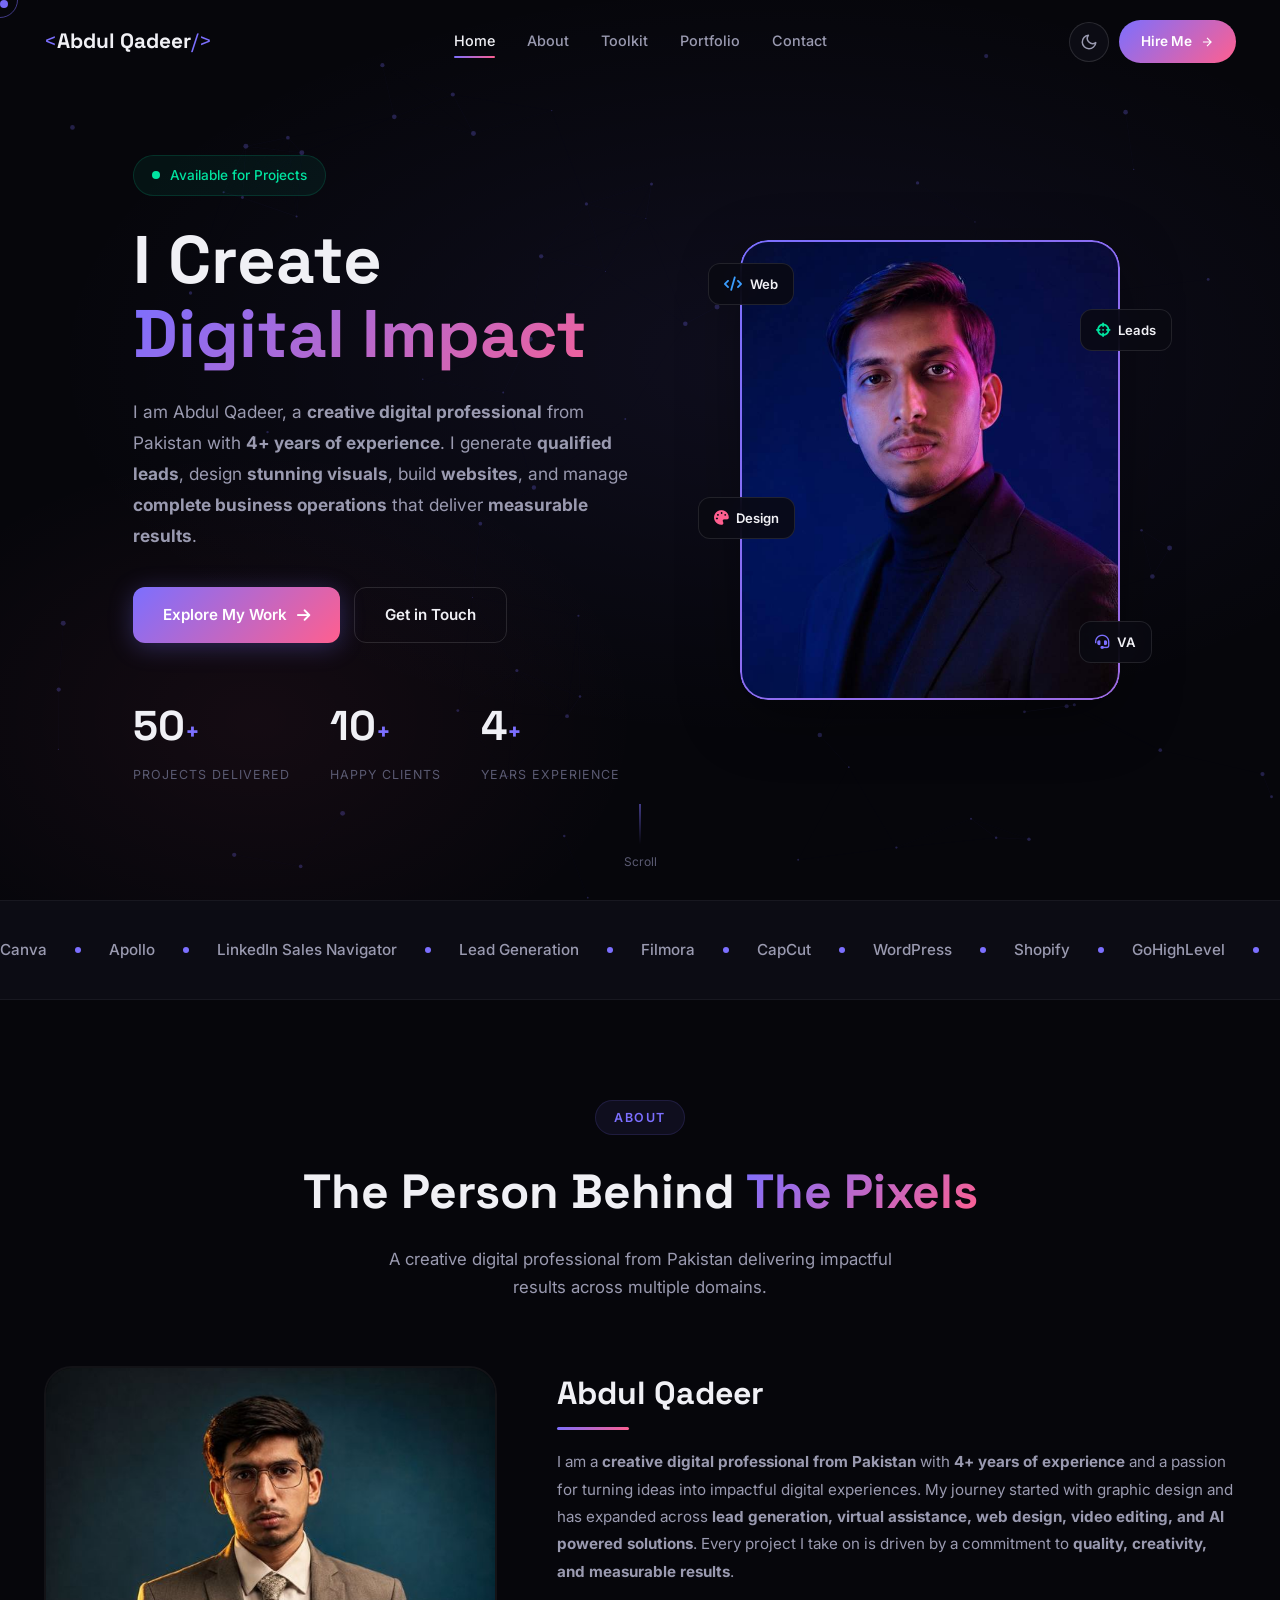
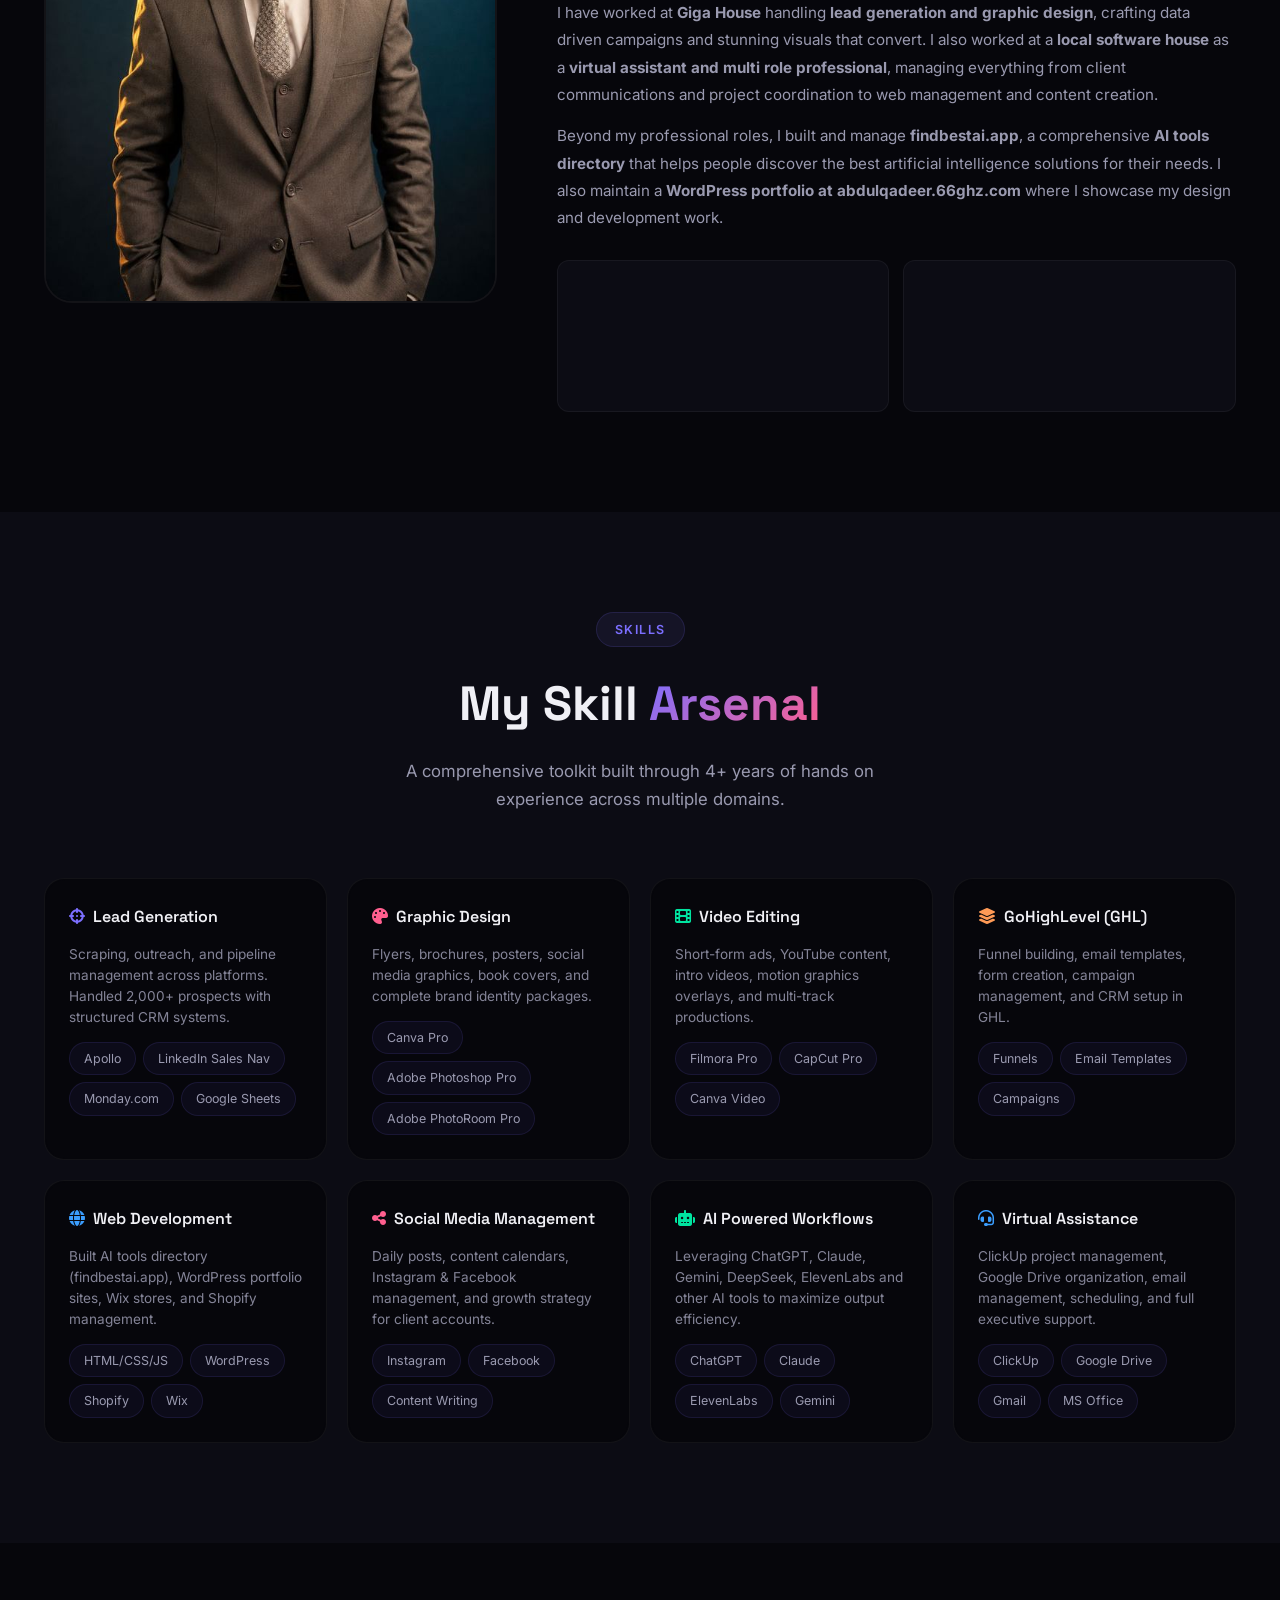
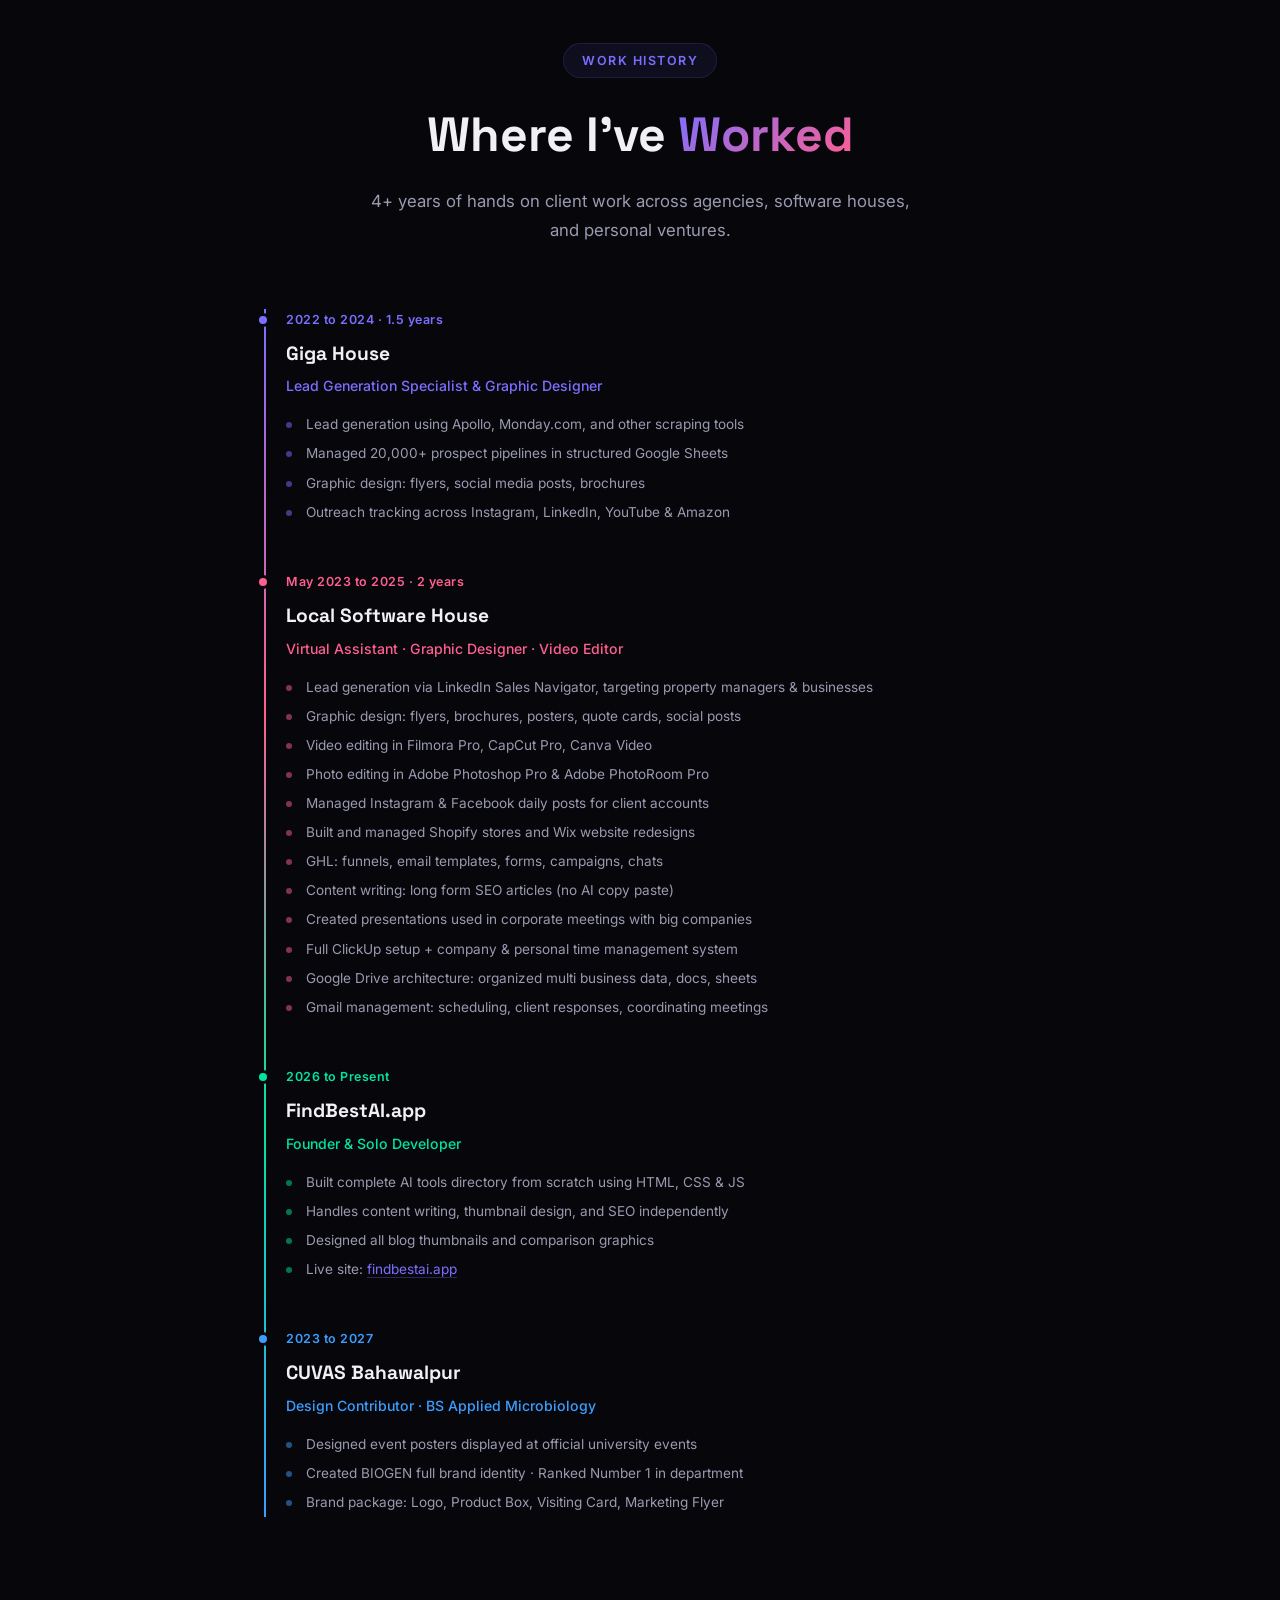
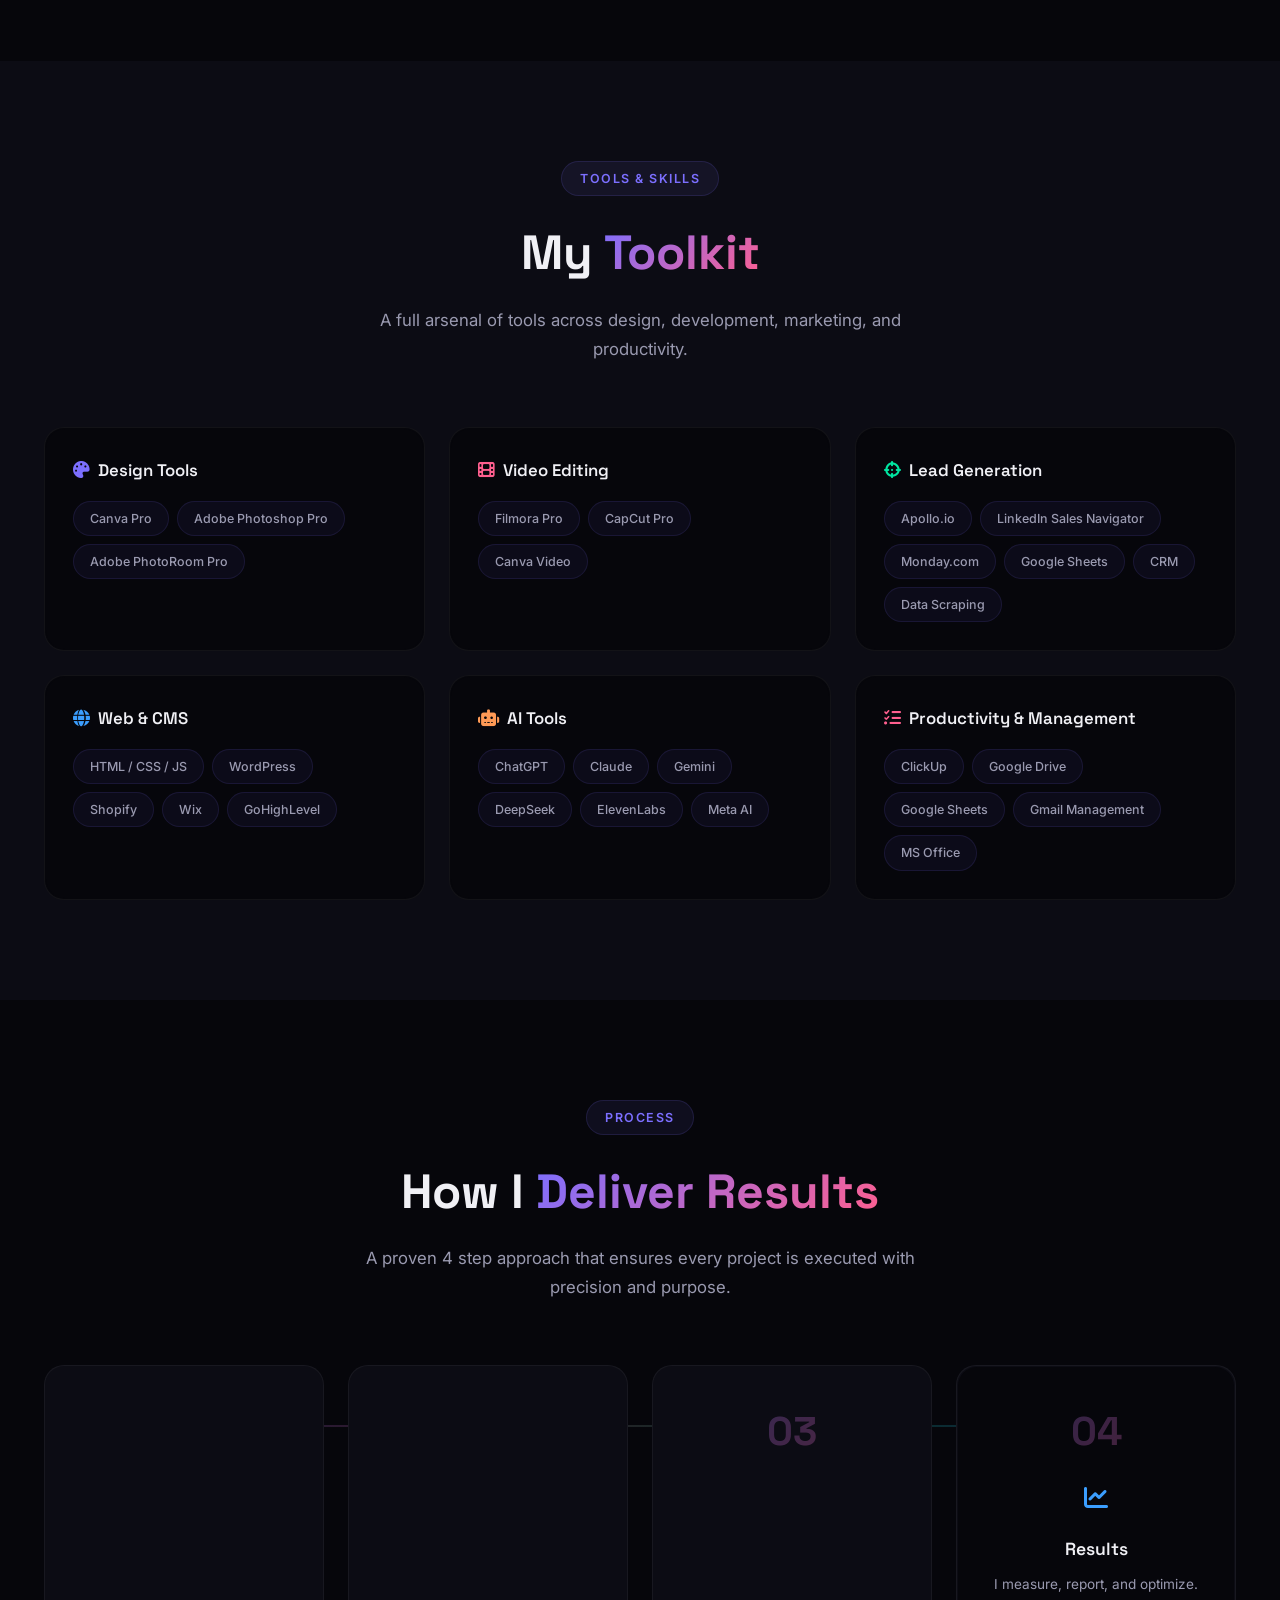
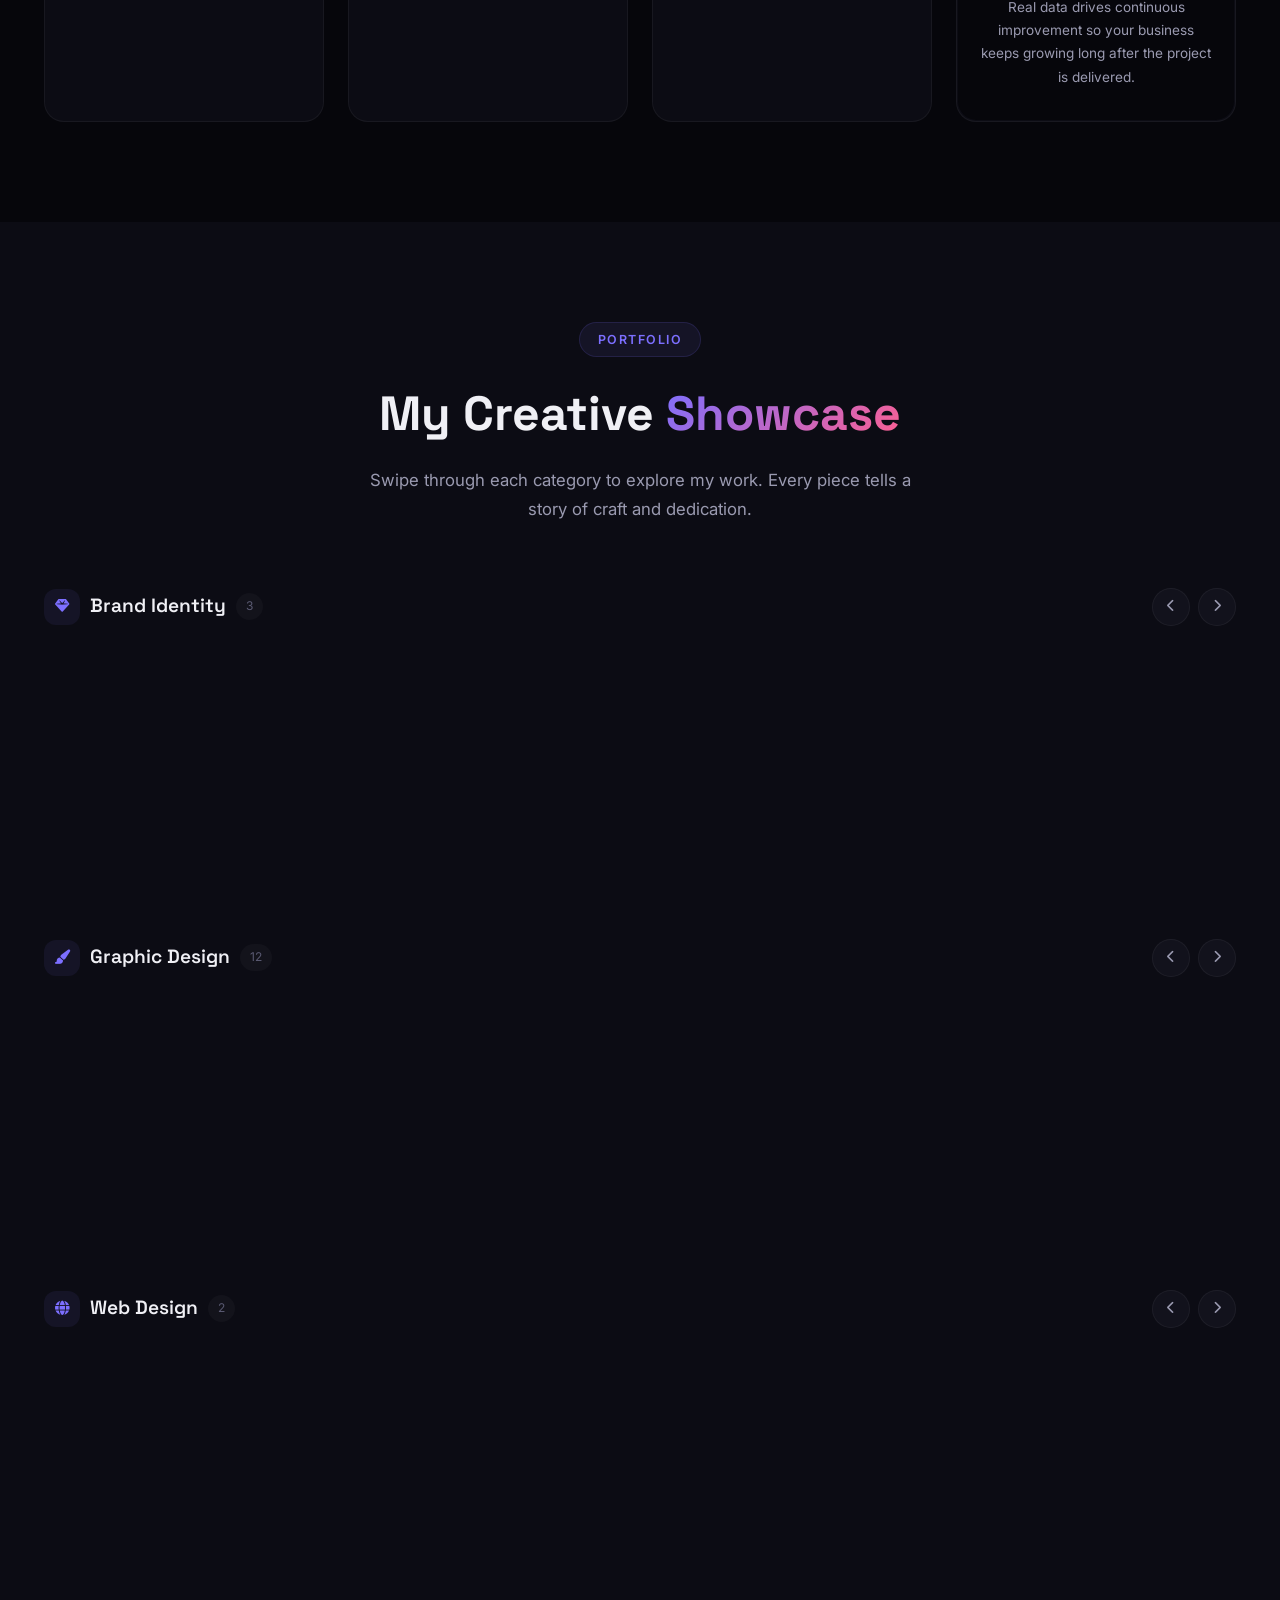
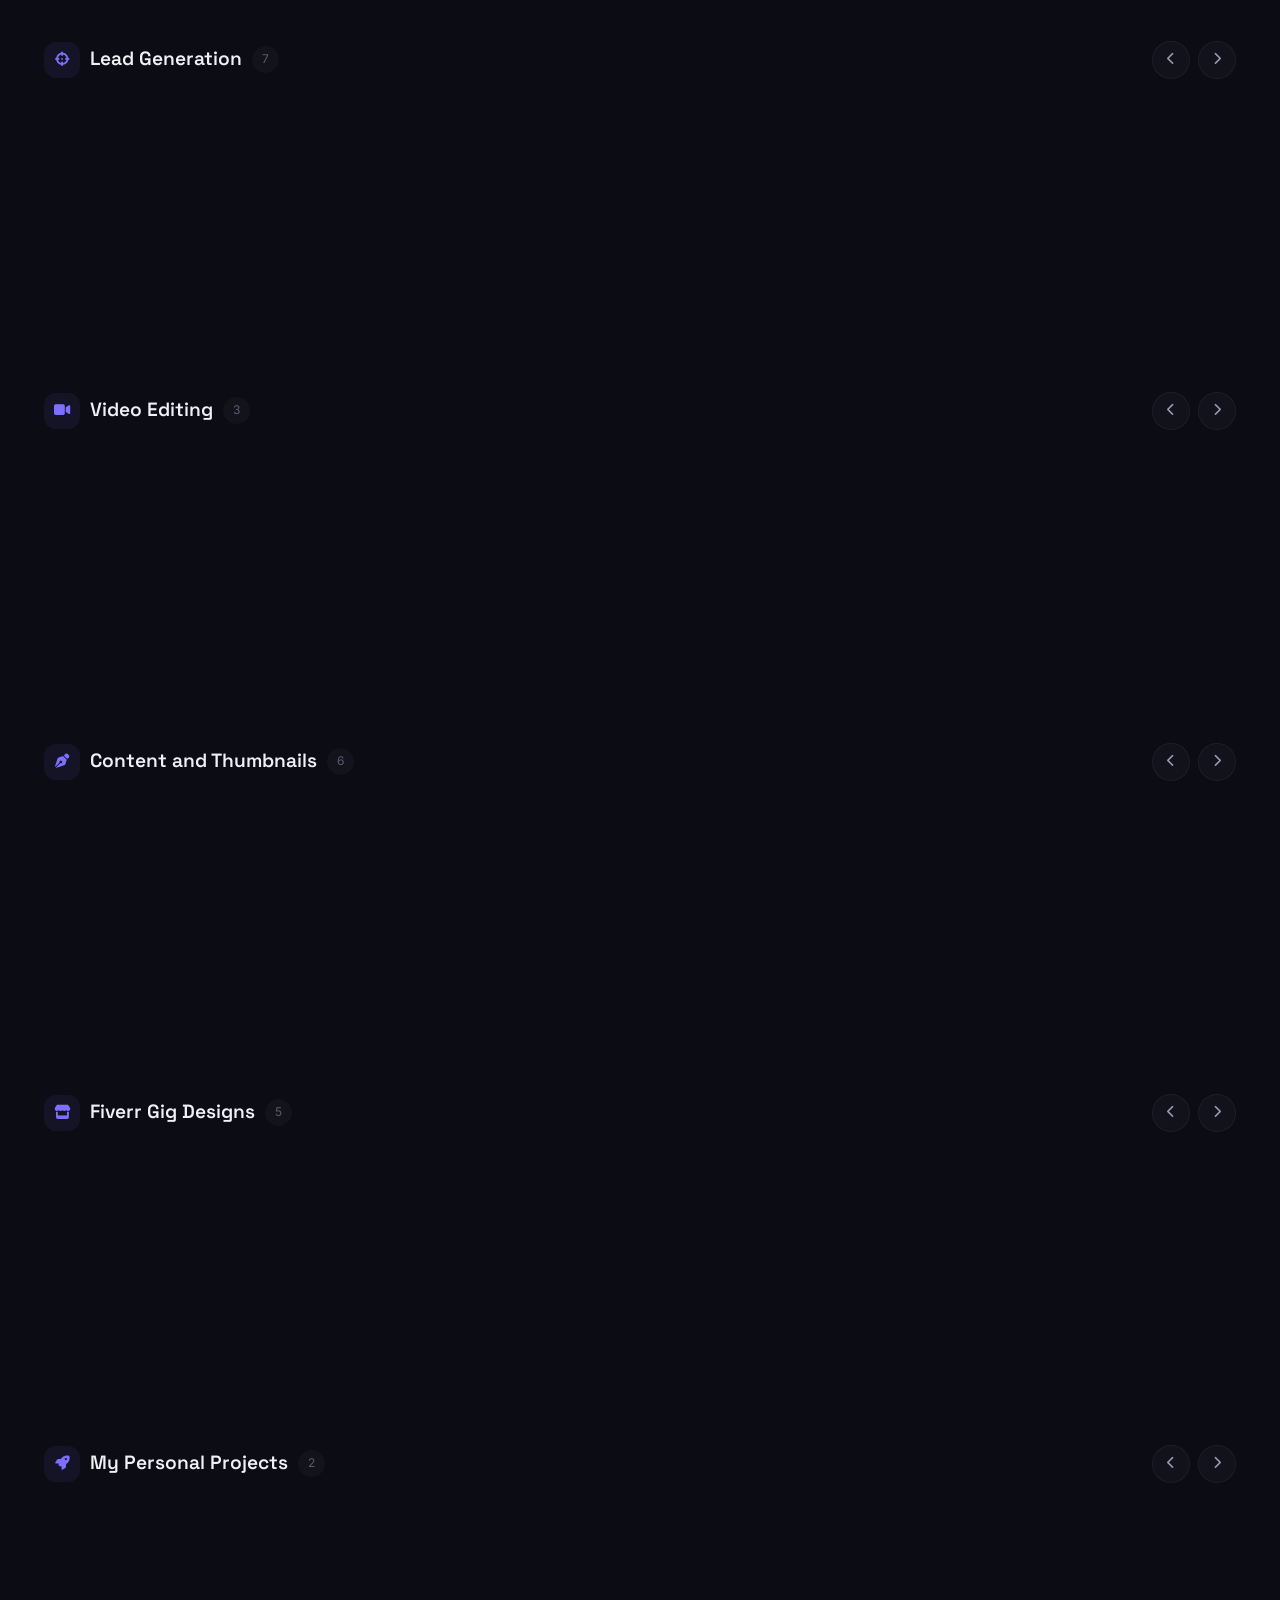
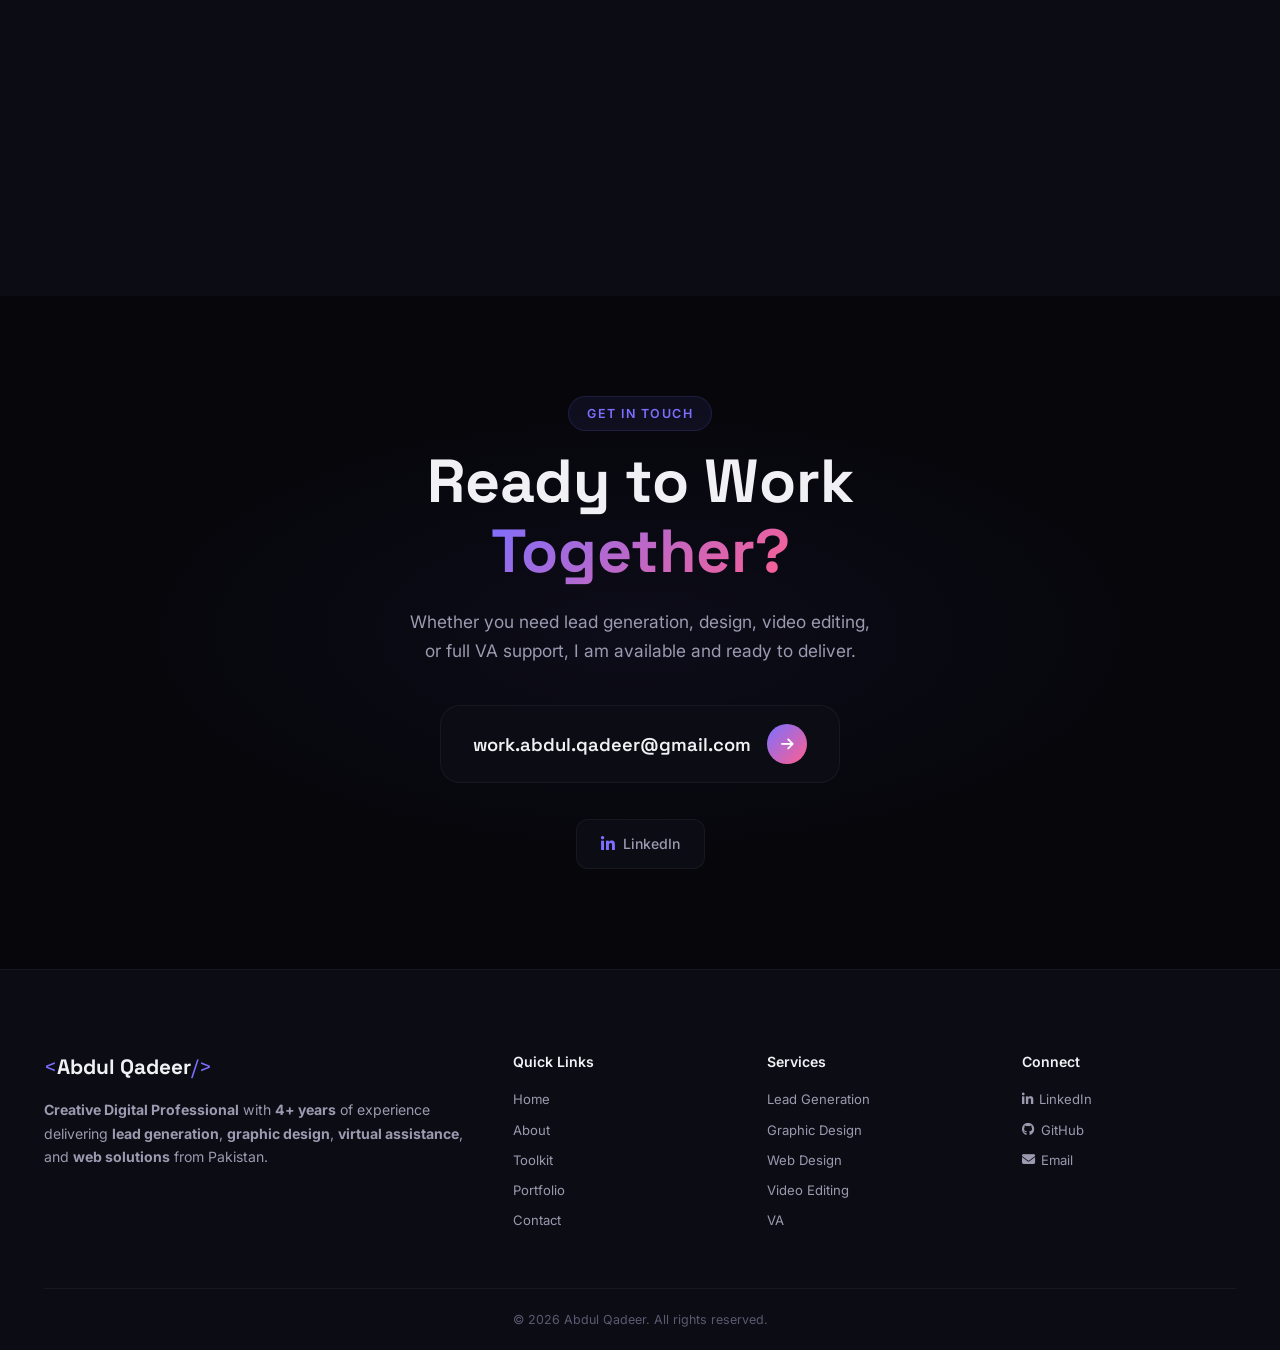
==== commit 53f940d0: "Integrate Google Analytics tracking code Added Google Analytics tracking script to the HTML." ====
--- a/index.html
+++ b/index.html
@@ -1,7 +1,15 @@
-
 <!DOCTYPE html>
 <html lang="en" dir="ltr">
 <head>
+    <!-- Google tag (gtag.js) -->
+<script async src="https://www.googletagmanager.com/gtag/js?id=G-SC2RMBYJ8S"></script>
+<script>
+  window.dataLayer = window.dataLayer || [];
+  function gtag(){dataLayer.push(arguments);}
+  gtag('js', new Date());
+
+  gtag('config', 'G-SC2RMBYJ8S');
+</script>
     <meta charset="UTF-8">
     <meta name="viewport" content="width=device-width, initial-scale=1.0, maximum-scale=5.0">
     <title>Abdul Qadeer | Creative Digital Professional | Lead Generation | Graphic Design | Virtual Assistant</title>
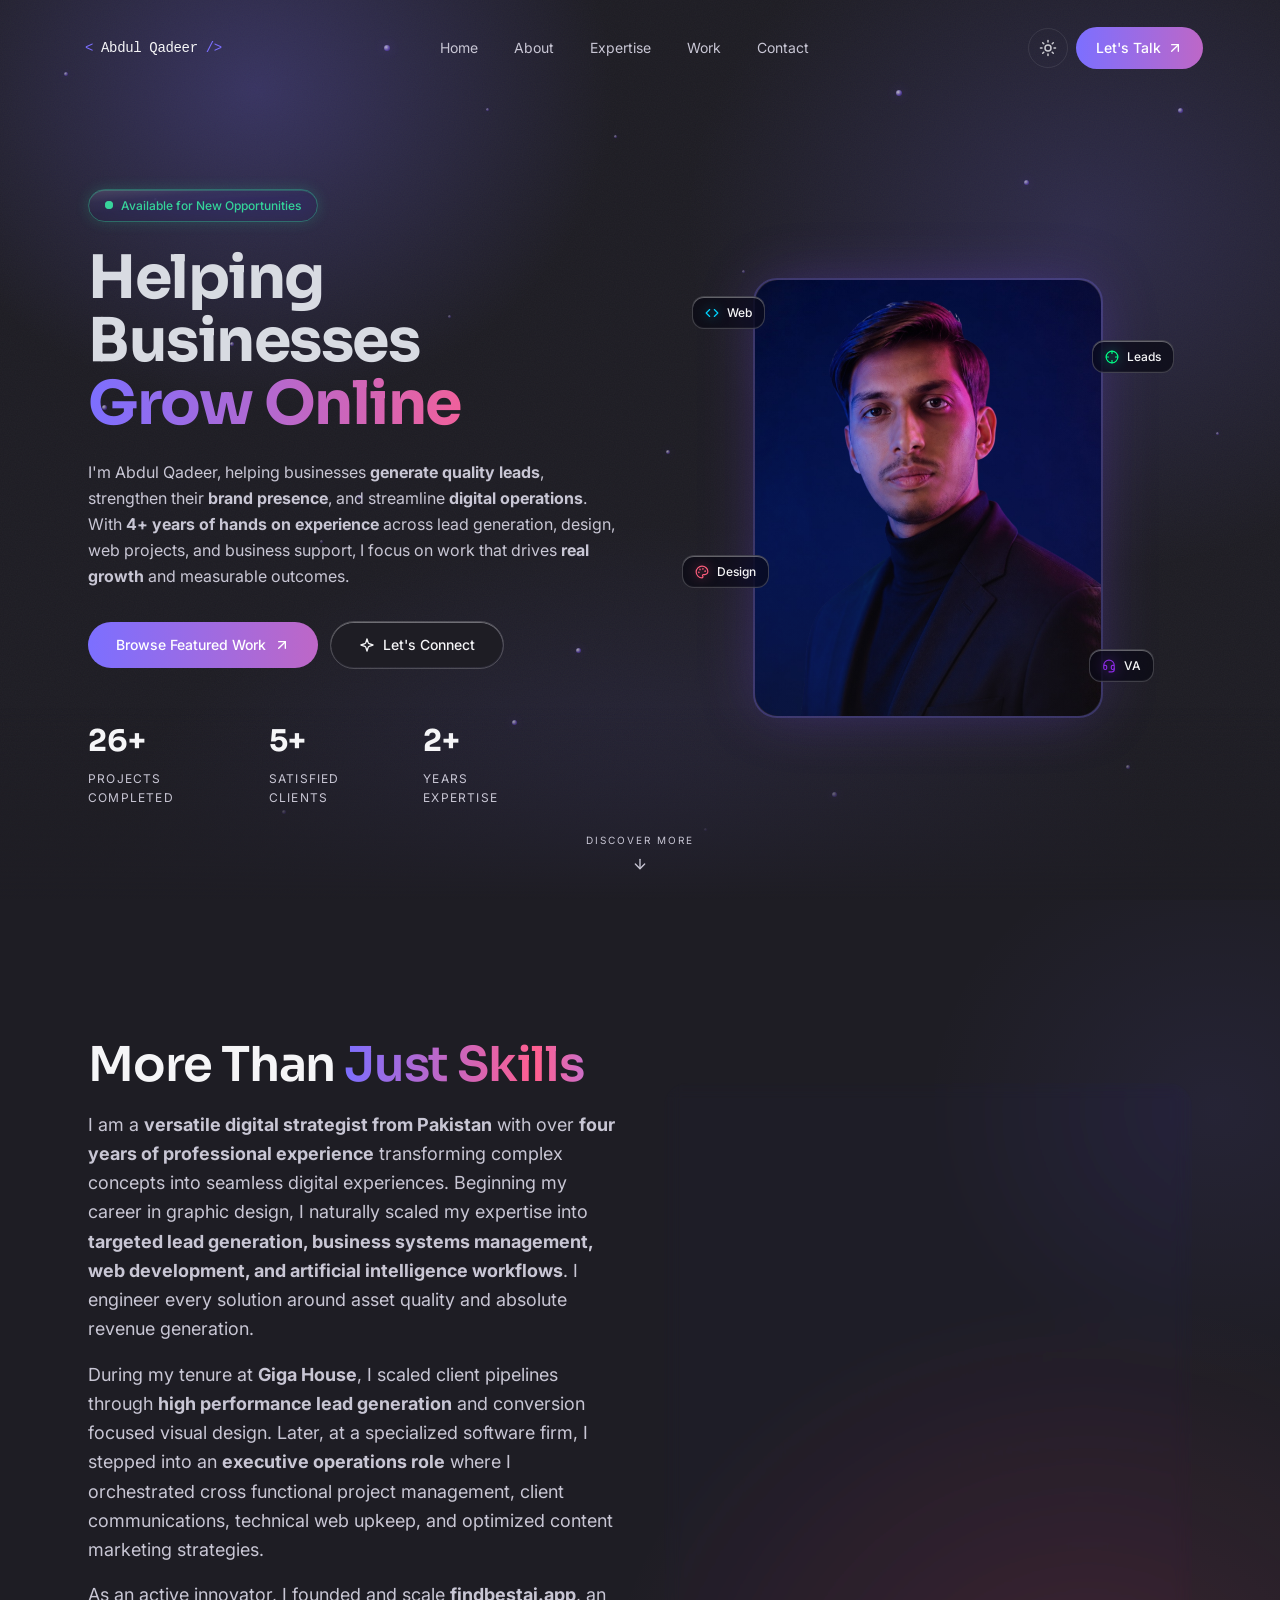
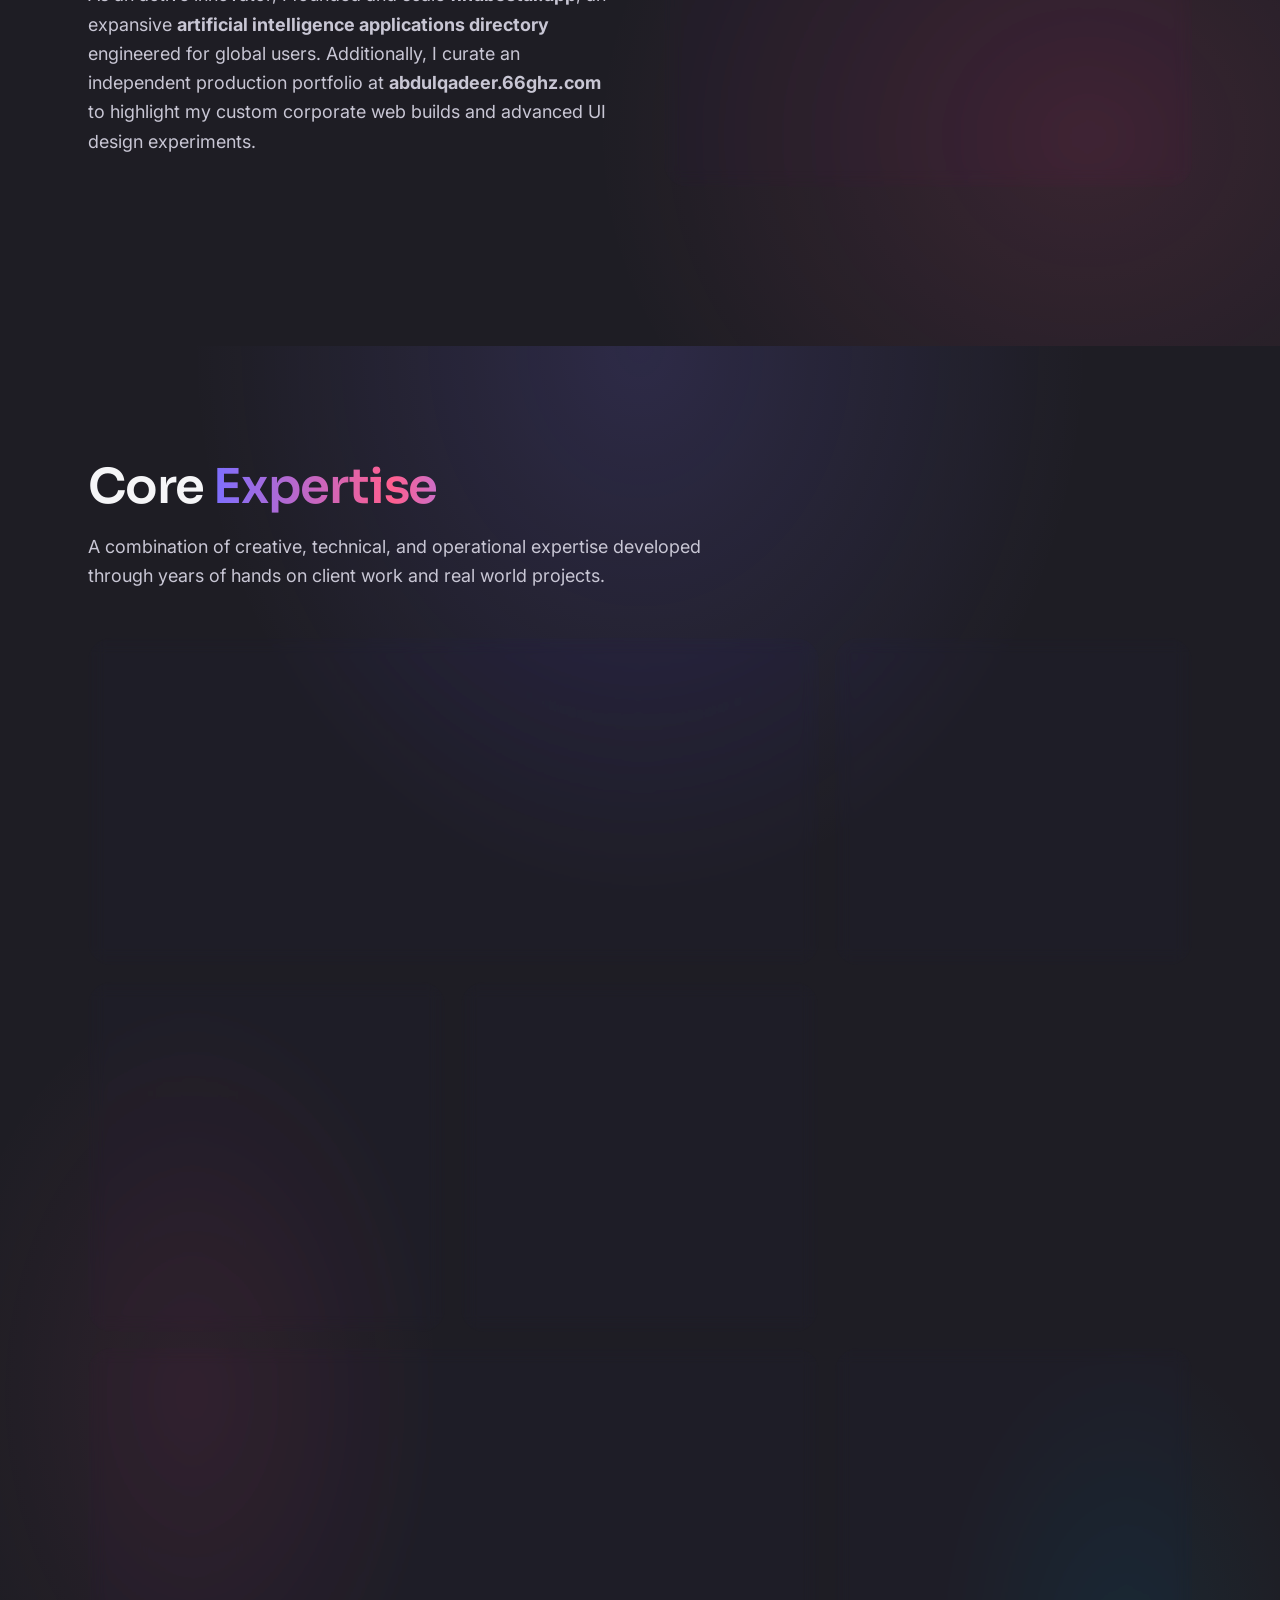
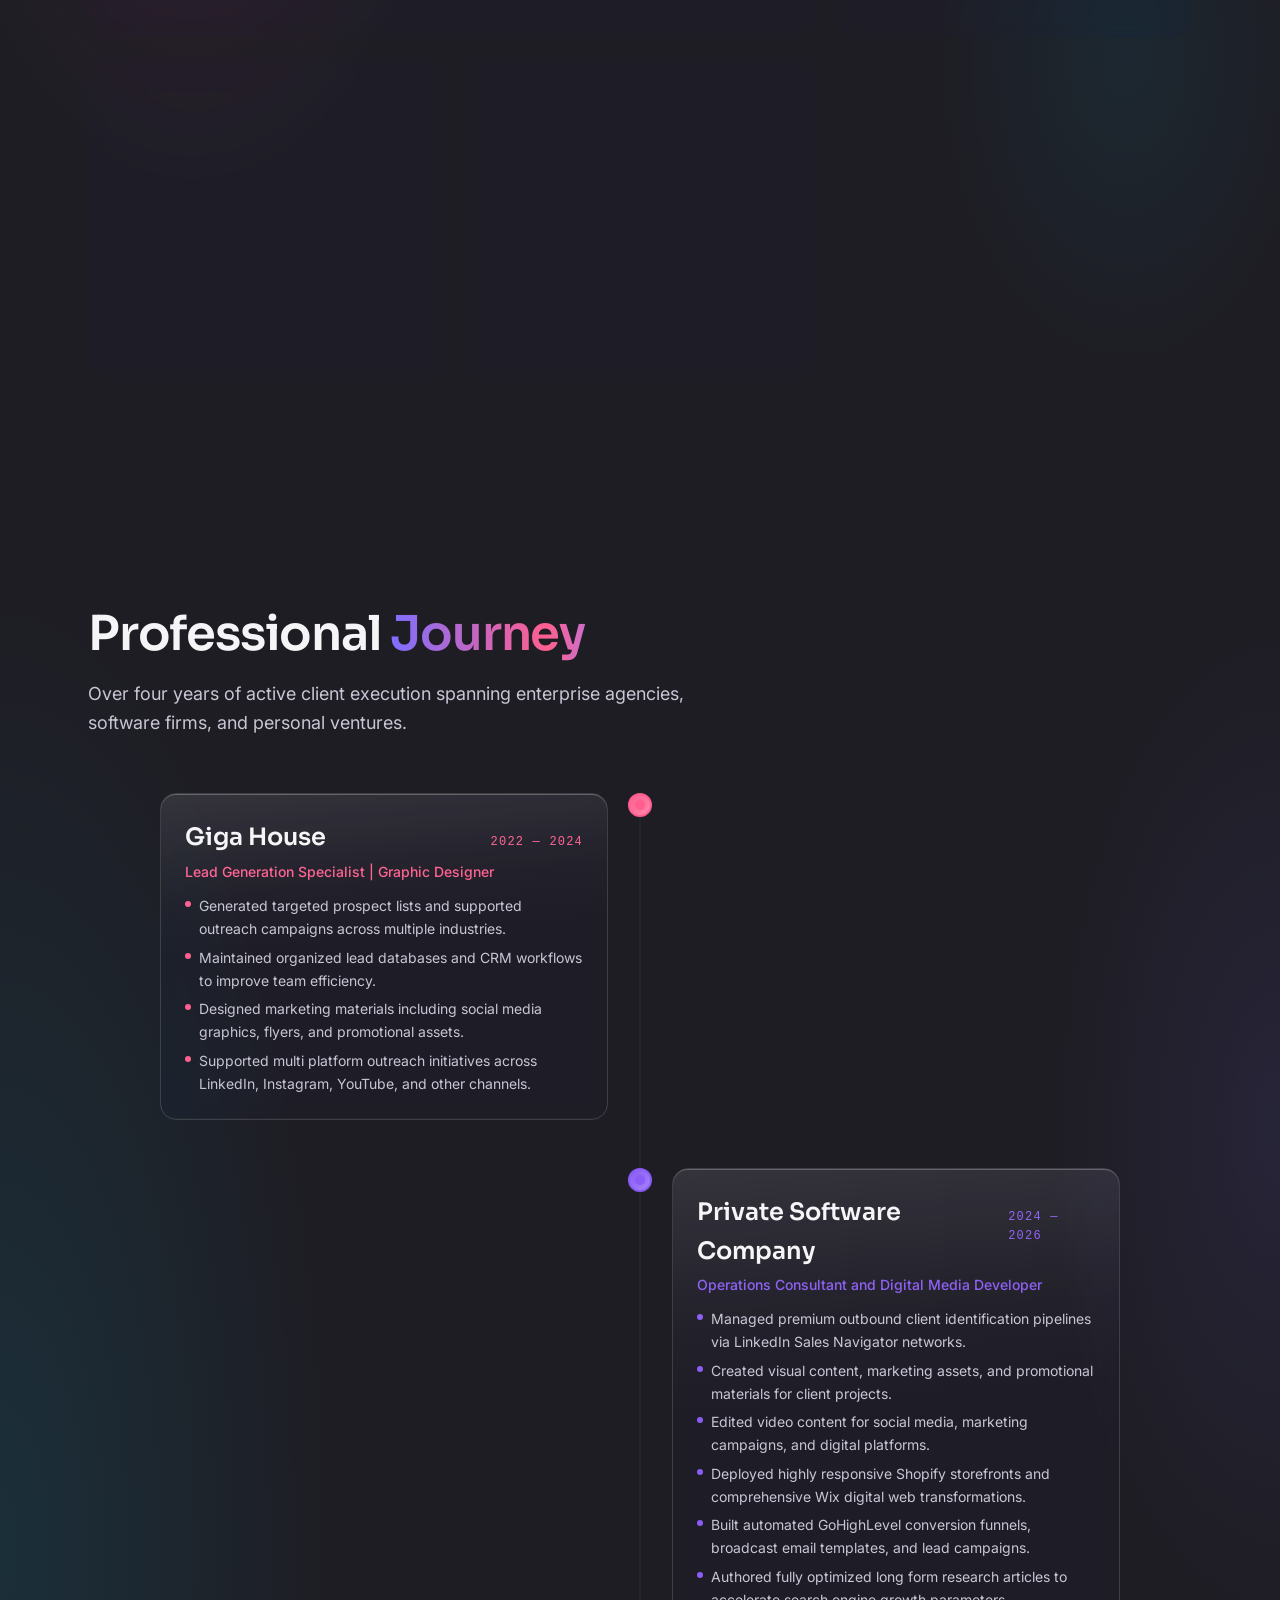
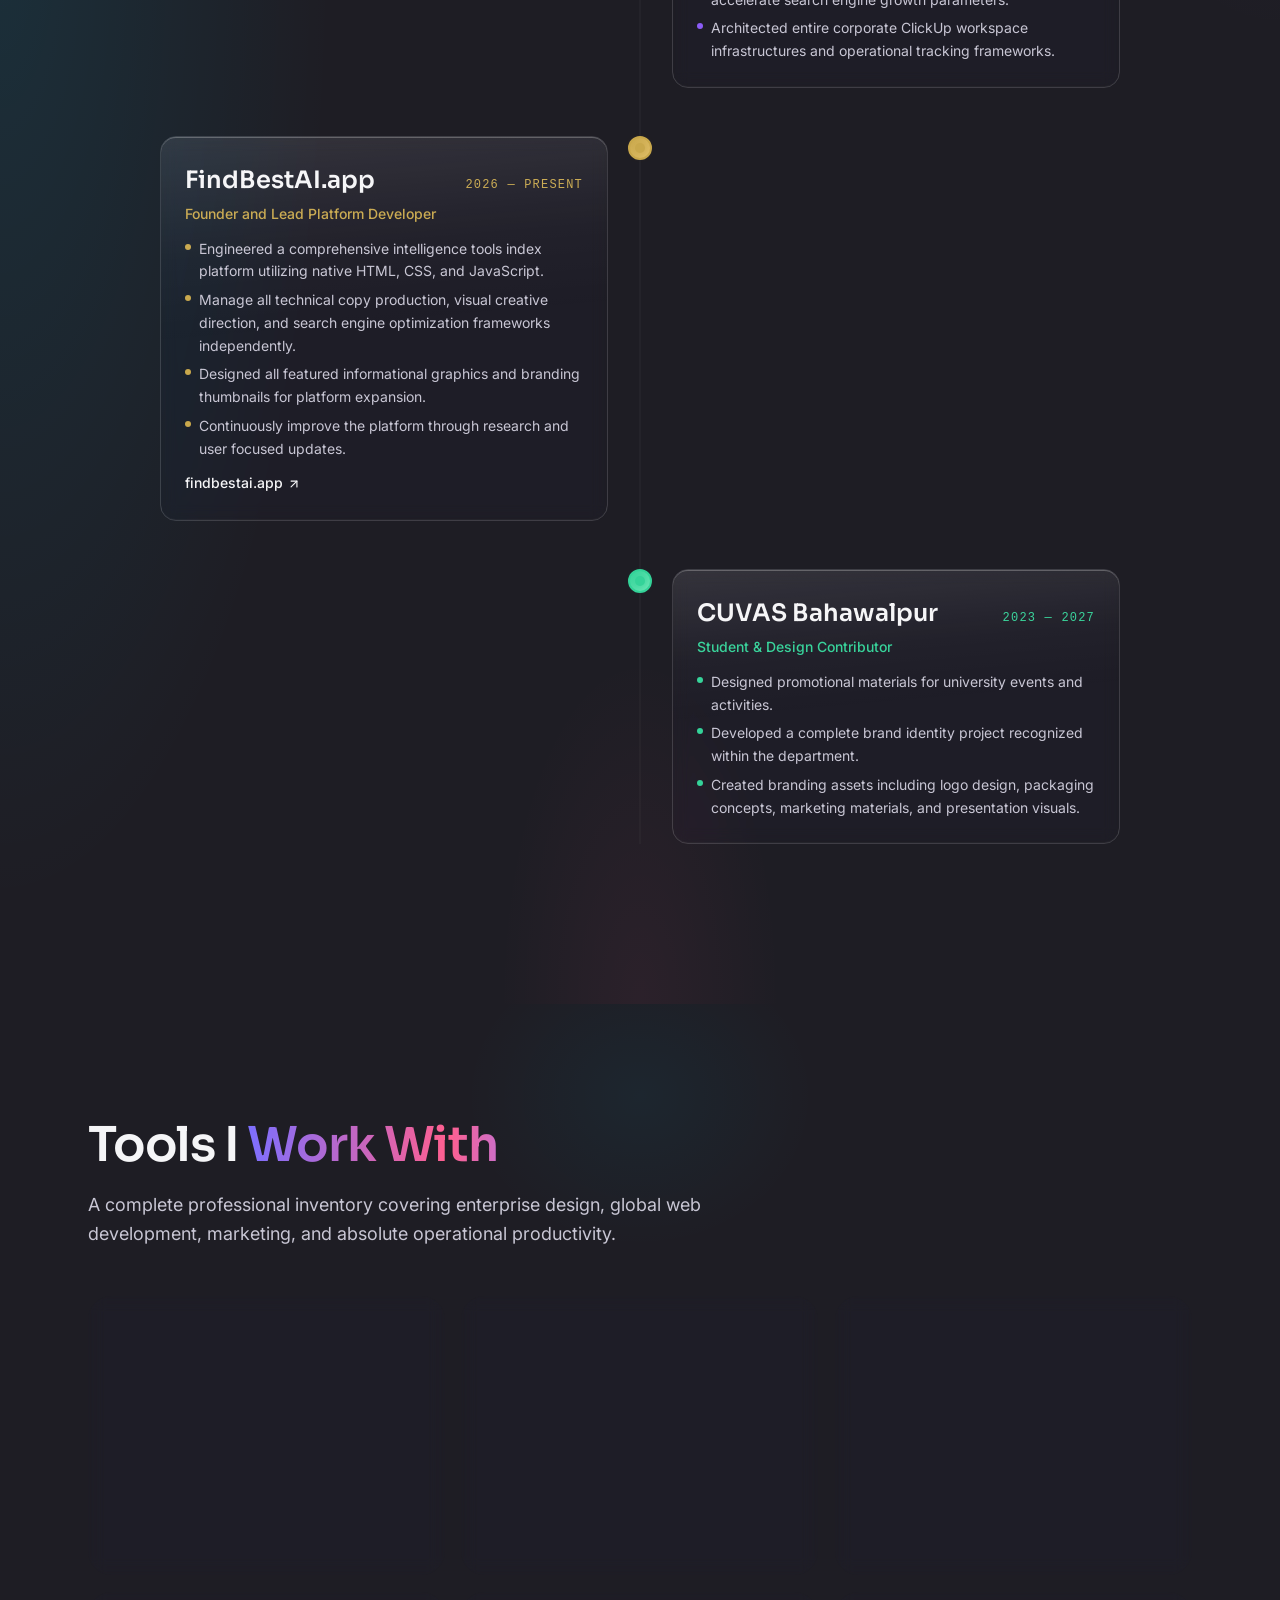
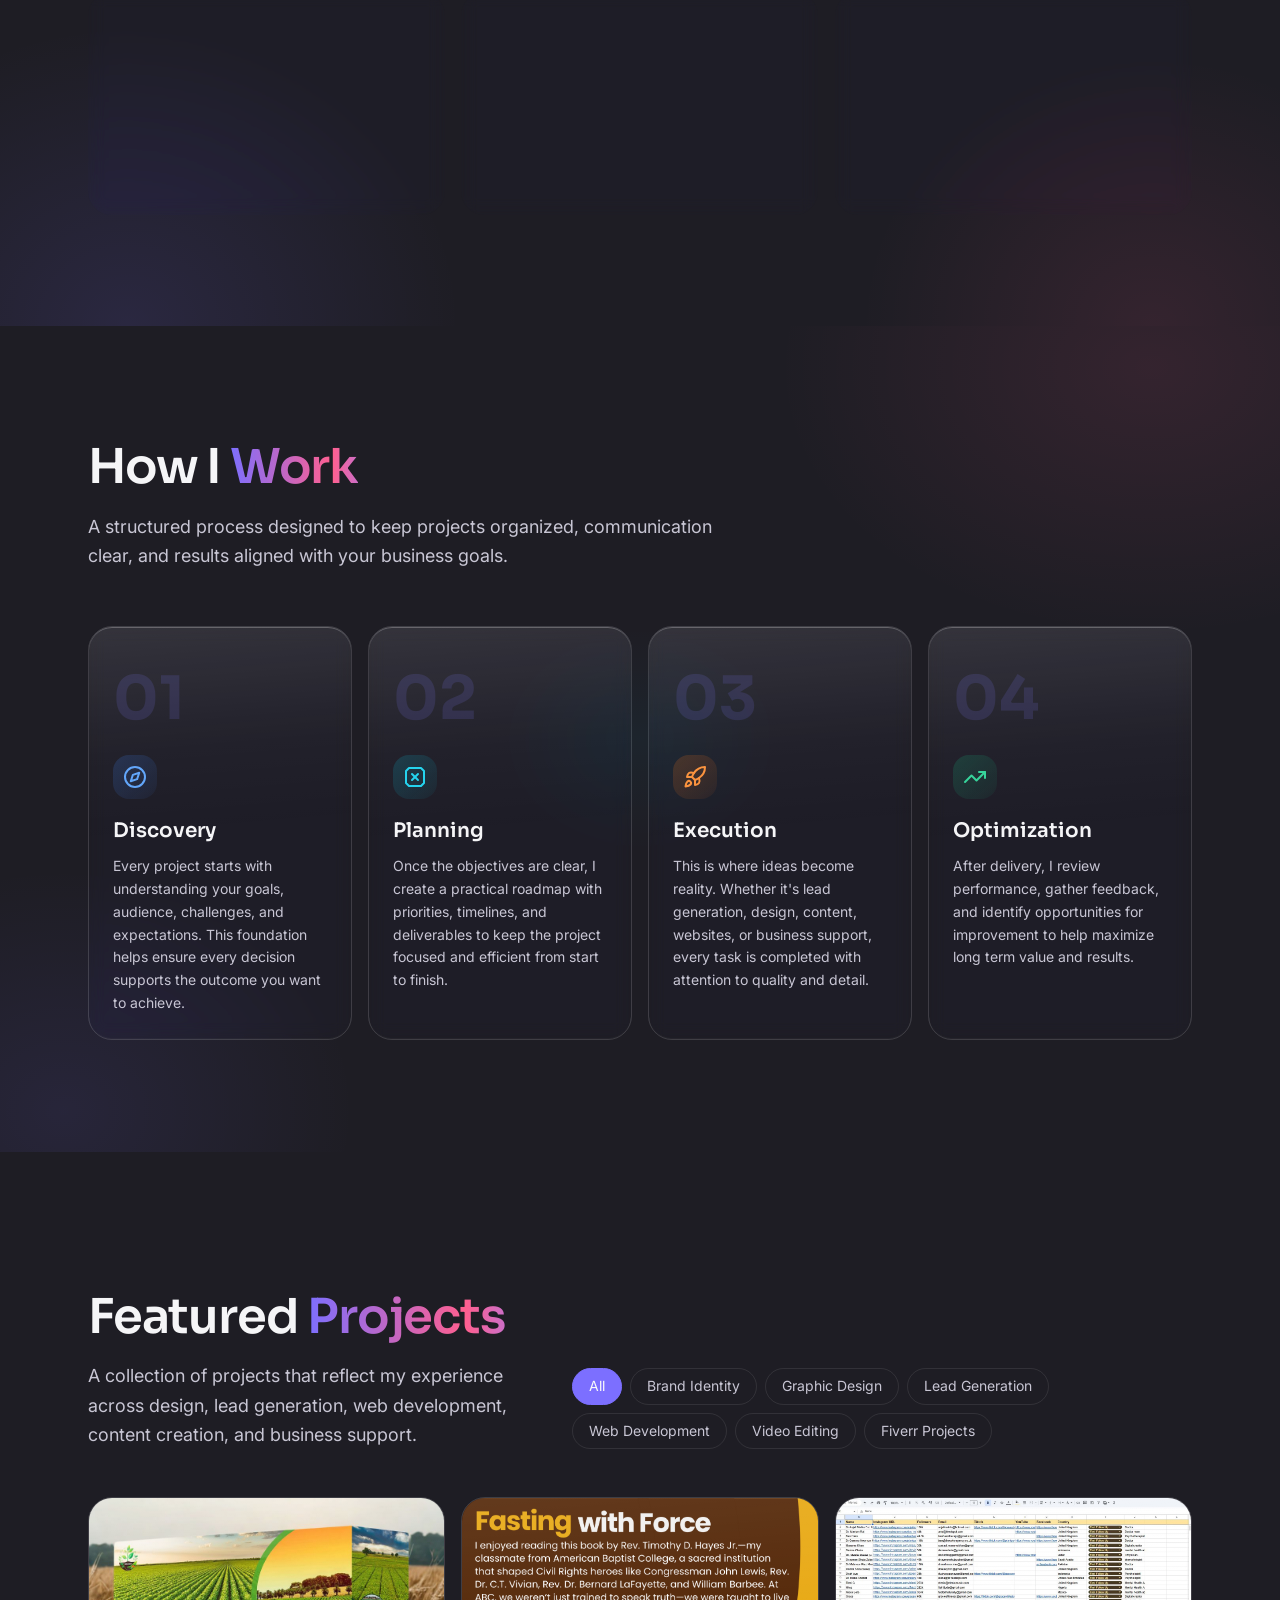
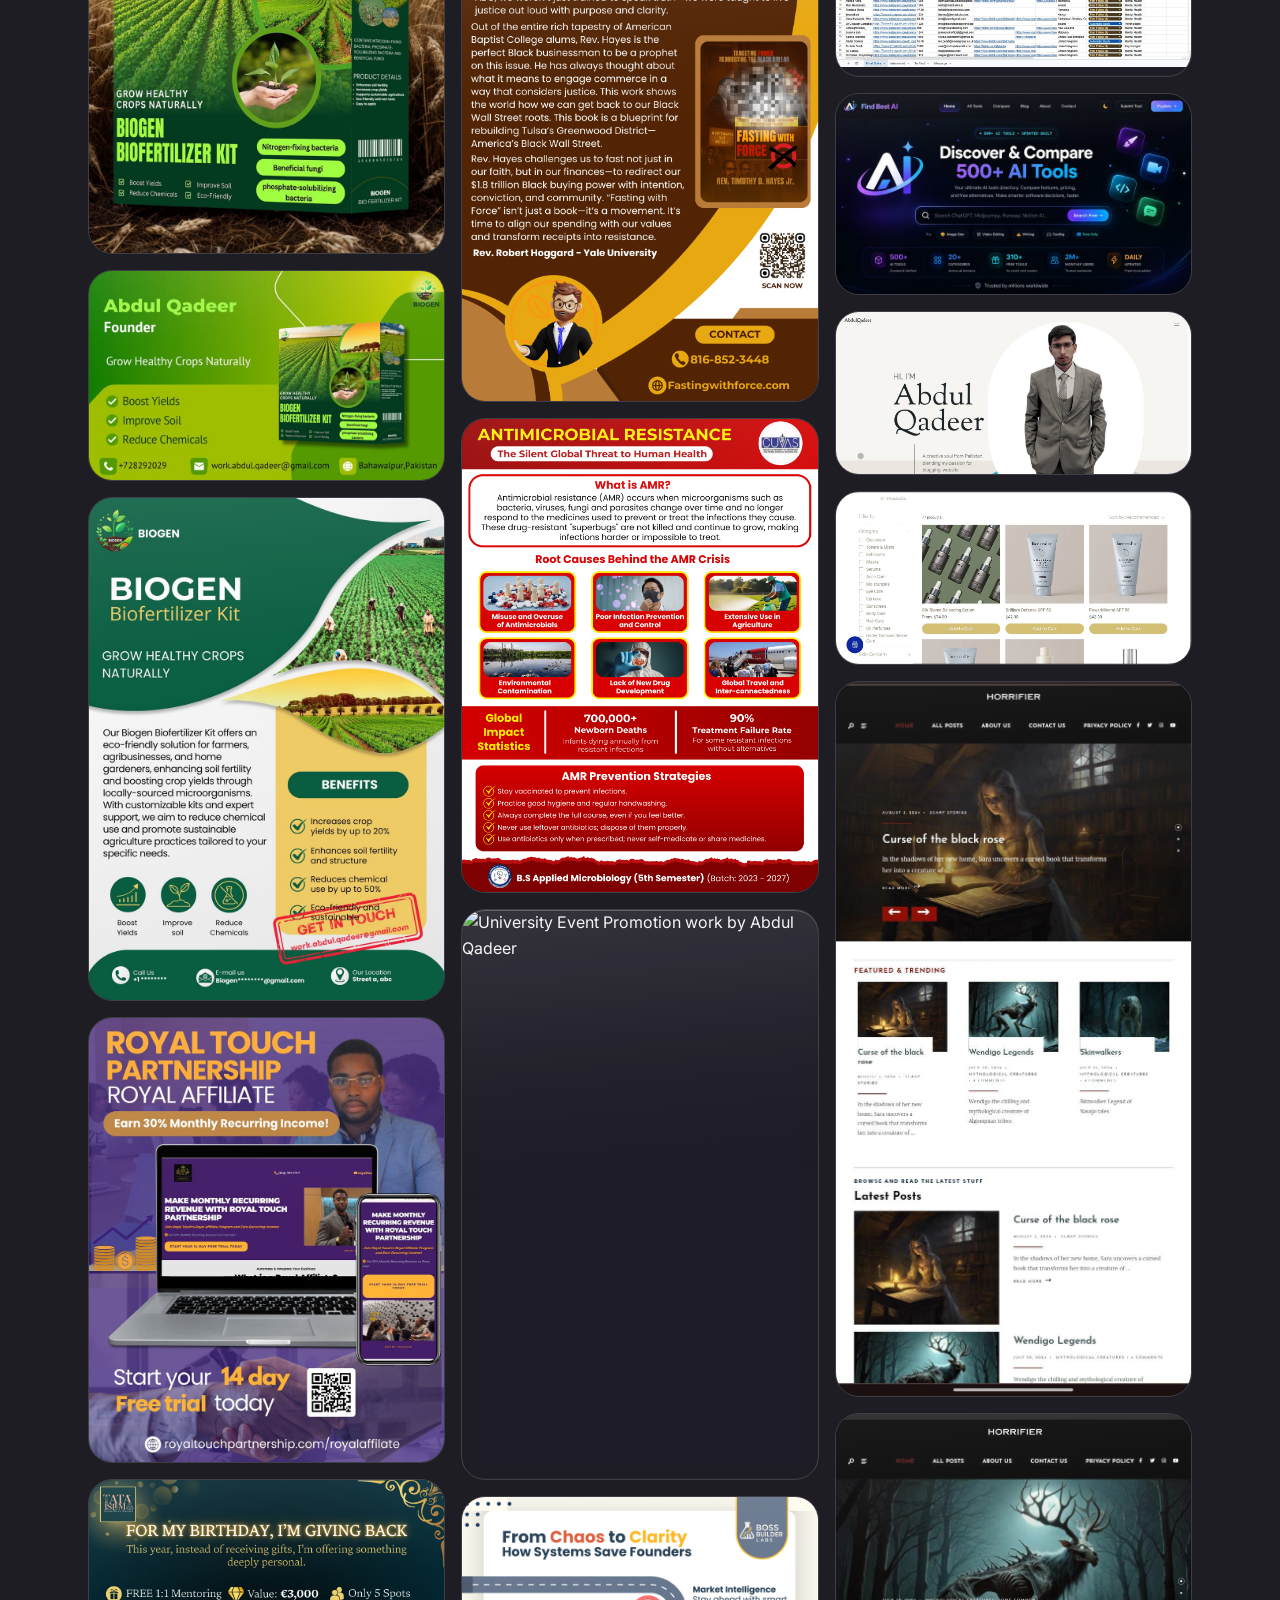
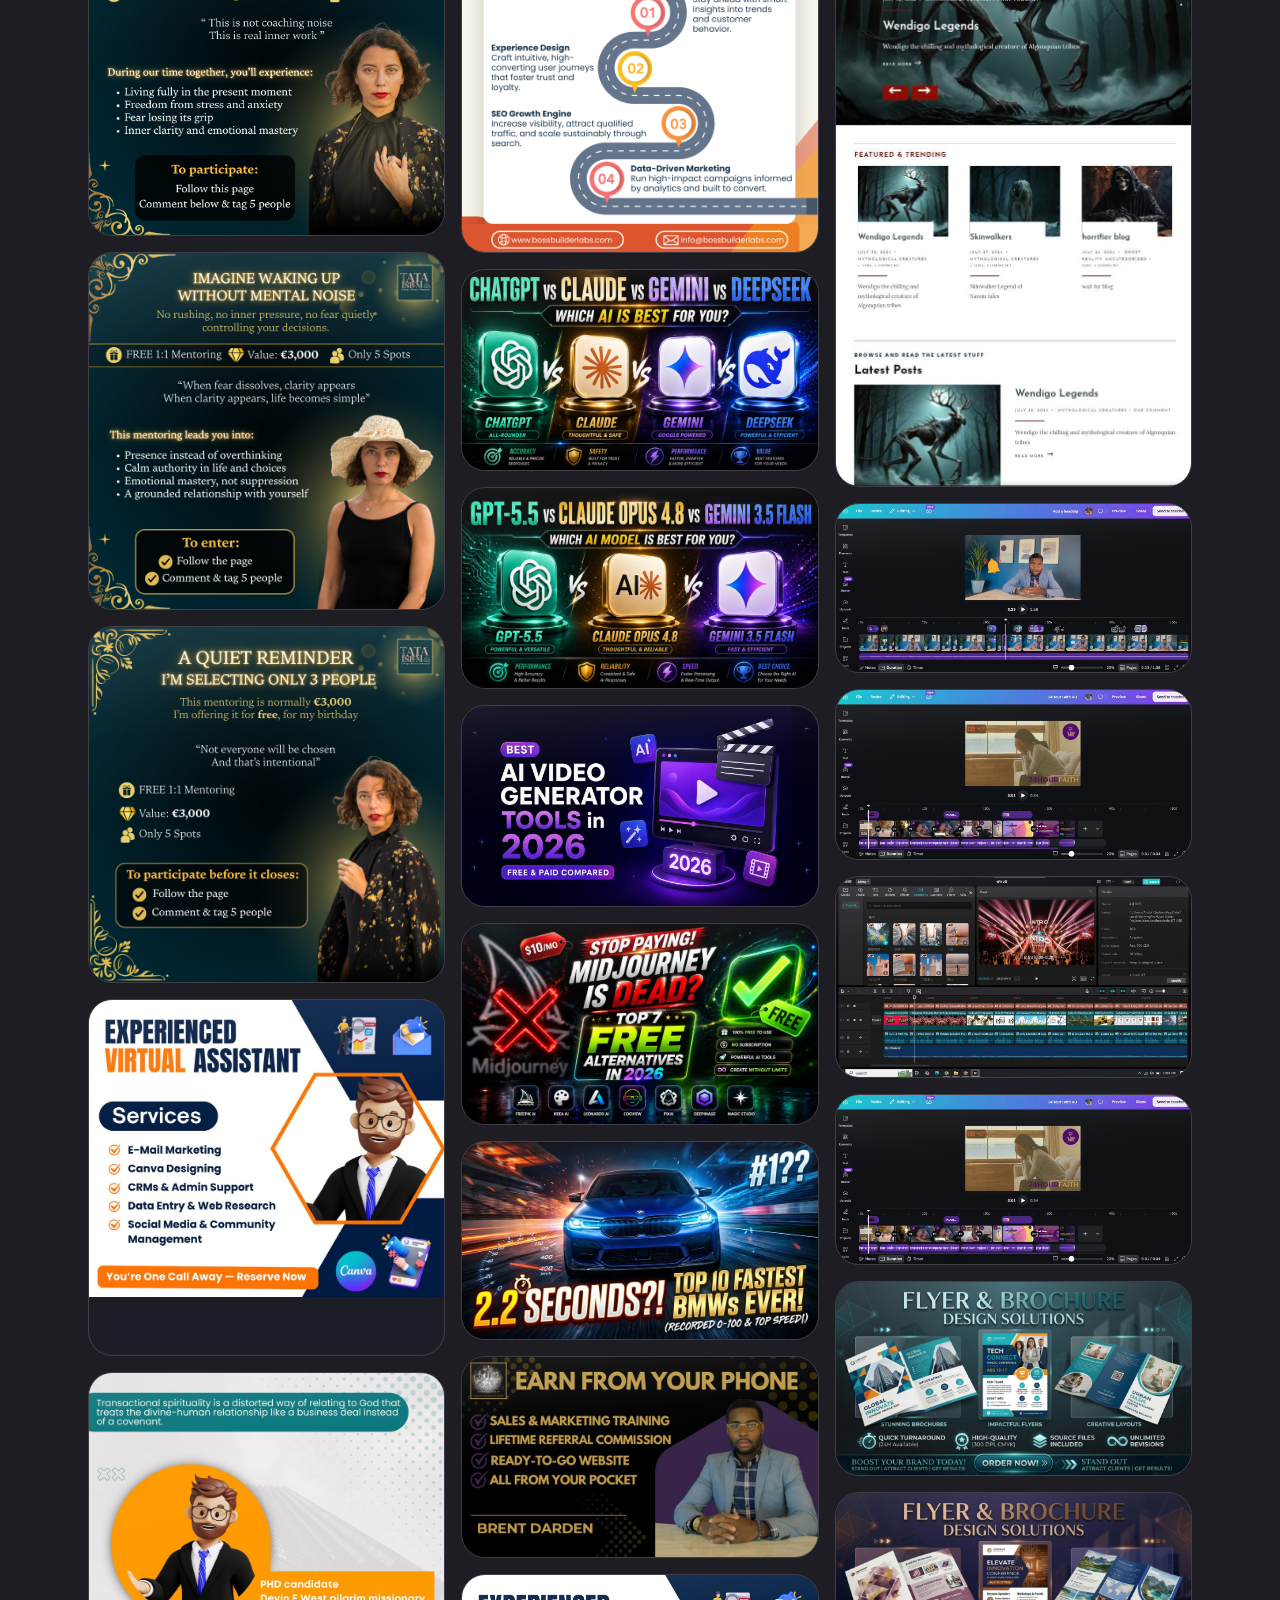
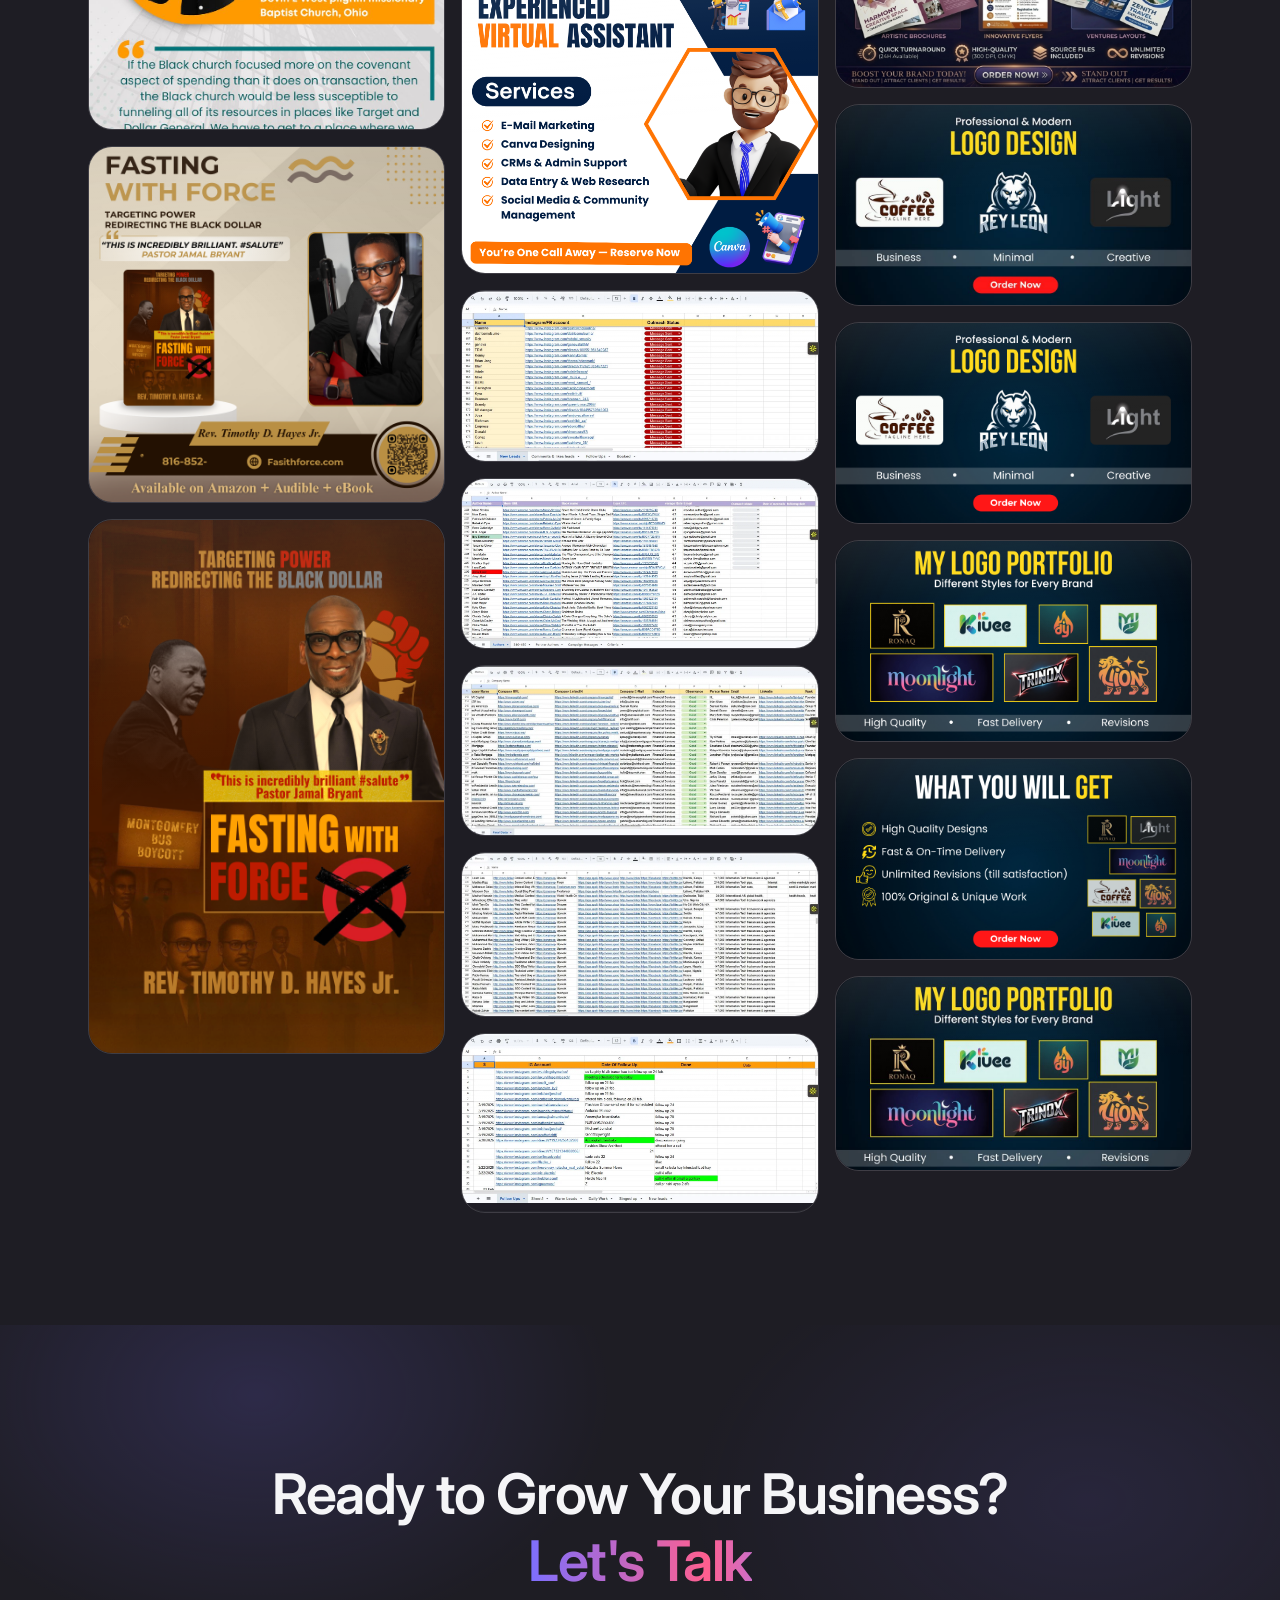
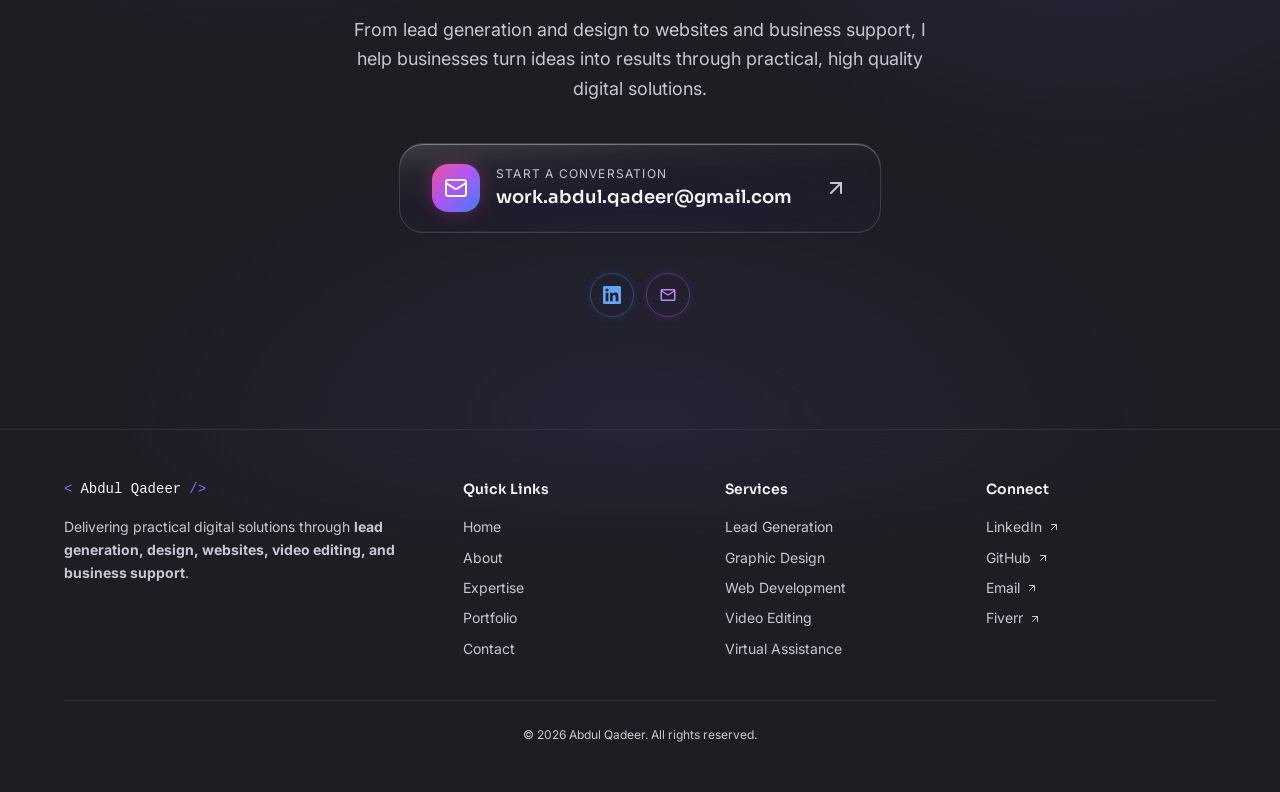
==== commit 47ce0edf: "Add files via upload" ====
--- a/index.html
+++ b/index.html
@@ -1,718 +1,839 @@
 <!DOCTYPE html>
-<html lang="en" dir="ltr">
+<html lang="en" class="dark">
 <head>
-    <!-- Google tag (gtag.js) -->
-<script async src="https://www.googletagmanager.com/gtag/js?id=G-SC2RMBYJ8S"></script>
-<script>
-  window.dataLayer = window.dataLayer || [];
-  function gtag(){dataLayer.push(arguments);}
-  gtag('js', new Date());
-
-  gtag('config', 'G-SC2RMBYJ8S');
-</script>
-    <meta charset="UTF-8">
-    <meta name="viewport" content="width=device-width, initial-scale=1.0, maximum-scale=5.0">
-    <title>Abdul Qadeer | Creative Digital Professional | Lead Generation | Graphic Design | Virtual Assistant</title>
-    <meta name="description" content="Abdul Qadeer is a creative digital professional from Pakistan with 4+ years of experience specializing in lead generation, graphic design, virtual assistance, web design, and AI powered solutions. Hire for your next project.">
-    <meta name="keywords" content="Abdul Qadeer, lead generation expert, graphic designer Pakistan, virtual assistant, web designer, Canva expert, Shopify management, GoHighLevel, Apollo lead generation, LinkedIn Sales Navigator">
-    <meta name="author" content="Abdul Qadeer">
-    <meta name="robots" content="index, follow">
-    <meta name="geo.region" content="PK">
-    <meta name="geo.country" content="PK">
-    <meta name="geo.placename" content="Pakistan">
-    <meta name="language" content="English">
-    <meta property="og:title" content="Abdul Qadeer | Creative Digital Professional">
-    <meta property="og:description" content="4+ years of experience in Lead Generation, Graphic Design, Virtual Assistance, and Web Design from Pakistan. View my portfolio and hire me for your next project.">
-    <meta property="og:type" content="website">
-    <meta property="og:url" content="https://abdulqadeerofficial.github.io/">
-    <meta property="og:image" content="assets/images/profile/Gemini_Generated_Image_ghrfxqghrfxqghrf.jpg">
-    <meta property="og:locale" content="en_US">
-    <meta property="og:site_name" content="Abdul Qadeer Portfolio">
-    <meta name="twitter:card" content="summary_large_image">
-    <meta name="twitter:title" content="Abdul Qadeer | Creative Digital Professional">
-    <meta name="twitter:description" content="Lead Generation, Graphic Design, Virtual Assistance, and Web Design. 4+ years of delivering results.">
-    <link rel="canonical" href="https://abdulqadeerofficial.github.io/">
-    <link rel="icon" type="image/png" href="favicon.png">
-    <link rel="stylesheet" href="assets/css/style.css">
-    <link rel="stylesheet" href="assets/css/mobile.css">
-    <link rel="stylesheet" href="https://cdnjs.cloudflare.com/ajax/libs/font-awesome/6.5.1/css/all.min.css">
-    <link href="https://fonts.googleapis.com/css2?family=Inter:wght@300;400;500;600;700;800;900&family=Space+Grotesk:wght@400;500;600;700&display=swap" rel="stylesheet">
-    <script type="application/ld+json">
-    {
-        "@context": "https://schema.org",
-        "@type": "Person",
-        "name": "Abdul Qadeer",
-        "email": "work.abdul.qadeer@gmail.com",
-        "url": "https://abdulqadeerofficial.github.io/",
-        "jobTitle": "Creative Digital Professional",
-        "address": { "@type": "PostalAddress", "addressCountry": "PK" },
-        "sameAs": [
-            "https://www.linkedin.com/in/abdxlqadeer",
-            "https://github.com/abdulqadeerofficial"
-        ],
-        "knowsAbout": ["Lead Generation", "Graphic Design", "Virtual Assistance", "Web Design", "Video Editing", "AI Solutions"]
-    }
-    </script>
+  <meta charset="UTF-8">
+  <meta name="viewport" content="width=device-width, initial-scale=1.0">
+  <title>Abdul Qadeer | Creative Digital Professional | Lead Generation | Graphic Design | Virtual Assistant</title>
+  <meta name="description" content="Abdul Qadeer is a creative digital professional from Pakistan with 4+ years of experience specializing in lead generation, graphic design, virtual assistance, web design, and AI powered solutions. Hire for your next project.">
+  <meta name="keywords" content="Abdul Qadeer, Lead Generation, Graphic Design, Video Editing, CRM Automation, Web Development, AI Solutions, Virtual Assistant, Canva Expert, Shopify Management, Apollo Lead Generation, LinkedIn Sales Navigator">
+  <meta name="author" content="Abdul Qadeer">
+  <link rel="icon" href="favicon.png">
+
+  <!-- Open Graph -->
+  <meta property="og:title" content="Abdul Qadeer | Creative Digital Professional">
+  <meta property="og:description" content="4+ years of experience in Lead Generation, Graphic Design, Virtual Assistance, and Web Development from Pakistan. View my portfolio and hire me for your next project.">
+  <meta property="og:type" content="website">
+  <meta property="og:url" content="https://abdulqadeerofficial.github.io/">
+  <meta property="og:image" content="profile/hero-photo.jpg">
+
+  <!-- Theme -->
+  <meta name="theme-color" content="#19181f" media="(prefers-color-scheme: dark)">
+  <meta name="theme-color" content="#f2f1f5" media="(prefers-color-scheme: light)">
+
+  <link rel="stylesheet" href="css/style.css">
 </head>
-<body>
-    <!-- Preloader -->
-    <div class="preloader" id="preloader">
-        <div class="preloader-inner">
-            <div class="preloader-ring"></div>
-            <span class="preloader-text">Abdul Qadeer</span>
-        </div>
+<body class="font-sans">
+
+  <!-- Custom Cursor -->
+  <div class="custom-cursor" id="customCursor">
+    <span></span>
+  </div>
+
+  <!-- Navigation -->
+  <header class="site-nav">
+    <nav id="mainNav">
+      <a href="#home" class="nav-logo">
+        <span class="text-primary">&lt;</span>
+        Abdul&nbsp;Qadeer
+        <span class="text-primary">/&gt;</span>
+      </a>
+
+      <div class="nav-links">
+        <a href="#home">Home</a>
+        <a href="#about">About</a>
+        <a href="#skills">Expertise</a>
+        <a href="#portfolio">Work</a>
+        <a href="#contact">Contact</a>
+      </div>
+
+      <div class="nav-right">
+        <button class="theme-toggle" id="themeToggle" aria-label="Toggle theme">
+          <!-- Sun icon (shown in dark mode) -->
+          <svg class="sun-icon" xmlns="http://www.w3.org/2000/svg" width="18" height="18" viewBox="0 0 24 24" fill="none" stroke="currentColor" stroke-width="2" stroke-linecap="round" stroke-linejoin="round"><circle cx="12" cy="12" r="4"/><path d="M12 2v2"/><path d="M12 20v2"/><path d="m4.93 4.93 1.41 1.41"/><path d="m17.66 17.66 1.41 1.41"/><path d="M2 12h2"/><path d="M20 12h2"/><path d="m6.34 17.66-1.41 1.41"/><path d="m19.07 4.93-1.41 1.41"/></svg>
+          <!-- Moon icon (shown in light mode) -->
+          <svg class="moon-icon" xmlns="http://www.w3.org/2000/svg" width="18" height="18" viewBox="0 0 24 24" fill="none" stroke="currentColor" stroke-width="2" stroke-linecap="round" stroke-linejoin="round" style="display:none"><path d="M12 3a6 6 0 0 0 9 9 9 9 0 1 1-9-9Z"/></svg>
+        </button>
+        <a href="mailto:work.abdul.qadeer@gmail.com" class="hire-btn" data-magnetic>
+          Let's Talk
+          <svg xmlns="http://www.w3.org/2000/svg" width="16" height="16" viewBox="0 0 24 24" fill="none" stroke="currentColor" stroke-width="2" stroke-linecap="round" stroke-linejoin="round"><path d="M7 7h10v10"/><path d="M7 17 17 7"/></svg>
+        </a>
+        <button class="menu-toggle" id="menuToggle" aria-label="Open menu">
+          <svg class="menu-icon" xmlns="http://www.w3.org/2000/svg" width="20" height="20" viewBox="0 0 24 24" fill="none" stroke="currentColor" stroke-width="2" stroke-linecap="round" stroke-linejoin="round"><line x1="4" x2="20" y1="12" y2="12"/><line x1="4" x2="20" y1="6" y2="6"/><line x1="4" x2="20" y1="18" y2="18"/></svg>
+          <svg class="close-icon" xmlns="http://www.w3.org/2000/svg" width="20" height="20" viewBox="0 0 24 24" fill="none" stroke="currentColor" stroke-width="2" stroke-linecap="round" stroke-linejoin="round" style="display:none"><path d="M18 6 6 18"/><path d="m6 6 12 12"/></svg>
+        </button>
+      </div>
+    </nav>
+
+    <div class="mobile-menu" id="mobileMenu">
+      <a href="#home" onclick="closeMobileMenu()">Home</a>
+      <a href="#about" onclick="closeMobileMenu()">About</a>
+      <a href="#skills" onclick="closeMobileMenu()">Expertise</a>
+      <a href="#portfolio" onclick="closeMobileMenu()">Work</a>
+      <a href="#contact" onclick="closeMobileMenu()">Contact</a>
+      <a href="mailto:work.abdul.qadeer@gmail.com" class="hire-mobile" onclick="closeMobileMenu()">
+        Let's Talk
+        <svg xmlns="http://www.w3.org/2000/svg" width="16" height="16" viewBox="0 0 24 24" fill="none" stroke="currentColor" stroke-width="2" stroke-linecap="round" stroke-linejoin="round"><path d="M7 7h10v10"/><path d="M7 17 17 7"/></svg>
+      </a>
     </div>
-
-    <!-- Cursor -->
-    <div class="cursor" id="cursor"></div>
-    <div class="cursor-follower" id="cursorFollower"></div>
-
-    <!-- Navigation -->
-    <header class="nav" id="nav">
-        <div class="nav-inner">
-            <a href="#hero" class="nav-logo" data-text="Abdul Qadeer">
-                <span class="logo-angle">&lt;</span>Abdul Qadeer<span class="logo-angle">/&gt;</span>
+  </header>
+
+  <!-- Main Content -->
+  <main class="grain relative">
+
+    <!-- ==================== HERO ==================== -->
+    <section id="home" class="hero">
+      <!-- Floating Particles (generated by JS) -->
+      <div class="particles-container" id="particles"></div>
+
+      <!-- Aurora Background -->
+      <div class="aurora" style="position:absolute;inset:0;z-index:0;pointer-events:none;"></div>
+
+      <!-- Bottom Fade -->
+      <div class="hero-bottom-fade"></div>
+
+      <div class="hero-content">
+        <!-- Left: Text -->
+        <div class="hero-text">
+          <div class="hero-badge glass-hero">
+            <span class="ping">
+              <span></span>
+              <span></span>
+            </span>
+            Available for New Opportunities
+          </div>
+
+          <h1>
+            <span class="line-wrap">
+              <span class="line-inner">Helping Businesses</span>
+            </span>
+            <span class="line-wrap">
+              <span class="line-inner animated-gradient-text">Grow Online</span>
+            </span>
+          </h1>
+
+          <p class="hero-desc">
+            I'm Abdul Qadeer, helping businesses <strong>generate quality leads</strong>, strengthen their <strong>brand presence</strong>, and streamline <strong>digital operations</strong>. With <strong>4+ years of hands on experience</strong> across lead generation, design, web projects, and business support, I focus on work that drives <strong>real growth</strong> and measurable outcomes.
+          </p>
+
+          <div class="hero-buttons">
+            <a href="#portfolio" class="btn-primary" data-magnetic>
+              Browse Featured Work
+              <svg xmlns="http://www.w3.org/2000/svg" width="16" height="16" viewBox="0 0 24 24" fill="none" stroke="currentColor" stroke-width="2" stroke-linecap="round" stroke-linejoin="round"><path d="M7 7h10v10"/><path d="M7 17 17 7"/></svg>
             </a>
-            <div class="nav-menu" id="navMenu">
-                <a href="#hero" class="nav-link is-active" data-section="hero">Home</a>
-                <a href="#about" class="nav-link" data-section="about">About</a>
-                <a href="#toolkit" class="nav-link" data-section="toolkit">Toolkit</a>
-                <a href="#work" class="nav-link" data-section="work">Portfolio</a>
-                <a href="#contact" class="nav-link" data-section="contact">Contact</a>
-            </div>
-            <div class="nav-right">
-                <button class="theme-toggle" id="themeToggle" aria-label="Toggle theme">
-                    <svg class="icon-moon" viewBox="0 0 24 24" fill="none" stroke="currentColor" stroke-width="2" stroke-linecap="round" stroke-linejoin="round"><path d="M21 12.79A9 9 0 1 1 11.21 3 7 7 0 0 0 21 12.79z"/></svg>
-                    <svg class="icon-sun" viewBox="0 0 24 24" fill="none" stroke="currentColor" stroke-width="2" stroke-linecap="round" stroke-linejoin="round"><circle cx="12" cy="12" r="4"/><path d="M12 2v2M12 20v2M4.93 4.93l1.41 1.41M17.66 17.66l1.41 1.41M2 12h2M20 12h2M4.93 19.07l1.41-1.41M17.66 6.34l1.41-1.41"/></svg>
-                </button>
-                <a href="mailto:work.abdul.qadeer@gmail.com" class="nav-cta">
-                    <span>Hire Me</span>
-                    <svg width="14" height="14" viewBox="0 0 24 24" fill="none" stroke="currentColor" stroke-width="2"><path d="M5 12h14M12 5l7 7-7 7"/></svg>
-                </a>
-                <button class="nav-burger" id="navBurger" aria-label="Menu">
-                    <span></span><span></span><span></span>
-                </button>
-            </div>
-        </div>
-    </header>
-
-    <main>
-        <!-- ==================== HERO ==================== -->
-        <section class="hero" id="hero">
-            <div class="hero-bg">
-                <canvas id="heroCanvas"></canvas>
-                <div class="hero-gradient"></div>
-            </div>
-            <div class="hero-content">
-                <div class="hero-left" data-animate="fade-up">
-                    <div class="hero-status">
-                        <span class="status-dot"></span>
-                        <span>Available for Projects</span>
-                    </div>
-                    <h1 class="hero-title">
-                        <span class="title-line">I Create</span>
-                        <span class="title-line gradient-text">Digital Impact</span>
-                    </h1>
-                    <p class="hero-desc">I am Abdul Qadeer, a <strong>creative digital professional</strong> from Pakistan with <strong>4+ years of experience</strong>. I generate <strong>qualified leads</strong>, design <strong>stunning visuals</strong>, build <strong>websites</strong>, and manage <strong>complete business operations</strong> that deliver <strong>measurable results</strong>.</p>
-                    <div class="hero-btns">
-                        <a href="#work" class="btn btn-primary">
-                            <span>Explore My Work</span>
-                            <i class="fas fa-arrow-right"></i>
-                        </a>
-                        <a href="#contact" class="btn btn-ghost">
-                            <span>Get in Touch</span>
-                        </a>
-                    </div>
-                    <div class="hero-metrics">
-                        <div class="metric">
-                            <span class="metric-val" data-count="50">0</span><span class="metric-plus">+</span>
-                            <span class="metric-label">Projects Delivered</span>
-                        </div>
-                        <div class="metric">
-                            <span class="metric-val" data-count="10">0</span><span class="metric-plus">+</span>
-                            <span class="metric-label">Happy Clients</span>
-                        </div>
-                        <div class="metric">
-                            <span class="metric-val" data-count="4">0</span><span class="metric-plus">+</span>
-                            <span class="metric-label">Years Experience</span>
-                        </div>
-                    </div>
+            <a href="#contact" class="btn-secondary glass-hero" data-magnetic>
+              <svg xmlns="http://www.w3.org/2000/svg" width="16" height="16" viewBox="0 0 24 24" fill="none" stroke="currentColor" stroke-width="2" stroke-linecap="round" stroke-linejoin="round"><path d="m12 3-1.912 5.813a2 2 0 0 1-1.275 1.275L3 12l5.813 1.912a2 2 0 0 1 1.275 1.275L12 21l1.912-5.813a2 2 0 0 1 1.275-1.275L21 12l-5.813-1.912a2 2 0 0 1-1.275-1.275L12 3Z"/></svg>
+              Let's Connect
+            </a>
+          </div>
+
+          <div class="hero-stats">
+            <div>
+              <div class="stat-value"><span class="counter" data-target="50">0+</span></div>
+              <div class="stat-label">Projects Completed</div>
+            </div>
+            <div>
+              <div class="stat-value"><span class="counter" data-target="10">0+</span></div>
+              <div class="stat-label">Satisfied Clients</div>
+            </div>
+            <div>
+              <div class="stat-value"><span class="counter" data-target="4">0+</span></div>
+              <div class="stat-label">Years Expertise</div>
+            </div>
+          </div>
+        </div>
+
+        <!-- Right: Profile Image with 3D Tilt + Floating Badges -->
+        <div class="hero-visual" id="heroVisual">
+          <div class="hero-image-wrapper">
+            <!-- Image with 3D tilt -->
+            <div class="hero-image-tilt" id="heroImageTilt">
+              <img src="profile/hero-photo.jpg" alt="Abdul Qadeer — Creative Digital Professional" loading="eager">
+              <div class="hero-image-overlay"></div>
+            </div>
+          </div>
+
+          <!-- Floating Badges -->
+          <!-- Leads — top-left -->
+          <div class="floating-badge glass-hero badge-leads">
+            <svg xmlns="http://www.w3.org/2000/svg" width="14" height="14" viewBox="0 0 24 24" fill="none" stroke="currentColor" stroke-width="2" stroke-linecap="round" stroke-linejoin="round"><circle cx="12" cy="12" r="10"/><line x1="22" x2="18" y1="12" y2="12"/><line x1="6" x2="2" y1="12" y2="12"/><line x1="12" x2="12" y1="6" y2="2"/><line x1="12" x2="12" y1="22" y2="18"/></svg>
+            <span>Leads</span>
+          </div>
+
+          <!-- Design — top-right -->
+          <div class="floating-badge glass-hero badge-design">
+            <svg xmlns="http://www.w3.org/2000/svg" width="14" height="14" viewBox="0 0 24 24" fill="none" stroke="currentColor" stroke-width="2" stroke-linecap="round" stroke-linejoin="round"><circle cx="13.5" cy="6.5" r=".5"/><circle cx="17.5" cy="10.5" r=".5"/><circle cx="8.5" cy="7.5" r=".5"/><circle cx="6.5" cy="12.5" r=".5"/><path d="M12 2C6.5 2 2 6.5 2 12s4.5 10 10 10c.926 0 1.648-.746 1.648-1.688 0-.437-.18-.835-.437-1.125-.29-.289-.438-.652-.438-1.125a1.64 1.64 0 0 1 1.668-1.668h1.996c3.051 0 5.555-2.503 5.555-5.554C21.965 6.012 17.461 2 12 2z"/></svg>
+            <span>Design</span>
+          </div>
+
+          <!-- Web — mid-left -->
+          <div class="floating-badge glass-hero badge-web">
+            <svg xmlns="http://www.w3.org/2000/svg" width="14" height="14" viewBox="0 0 24 24" fill="none" stroke="currentColor" stroke-width="2" stroke-linecap="round" stroke-linejoin="round"><polyline points="16 18 22 12 16 6"/><polyline points="8 6 2 12 8 18"/></svg>
+            <span>Web</span>
+          </div>
+
+          <!-- VA — mid-right -->
+          <div class="floating-badge glass-hero badge-va">
+            <svg xmlns="http://www.w3.org/2000/svg" width="14" height="14" viewBox="0 0 24 24" fill="none" stroke="currentColor" stroke-width="2" stroke-linecap="round" stroke-linejoin="round"><path d="M3 11h3a2 2 0 0 1 2 2v3a2 2 0 0 1-2 2H5a2 2 0 0 1-2-2v-5Zm0 0a9 9 0 1 1 18 0m0 0v5a2 2 0 0 1-2 2h-1a2 2 0 0 1-2-2v-3a2 2 0 0 1 2-2h3Z"/><path d="M21 16v2a4 4 0 0 1-4 4h-5"/></svg>
+            <span>VA</span>
+          </div>
+        </div>
+      </div>
+
+      <!-- Scroll Indicator -->
+      <div class="scroll-indicator">
+        <span>Discover More</span>
+        <svg xmlns="http://www.w3.org/2000/svg" width="16" height="16" viewBox="0 0 24 24" fill="none" stroke="currentColor" stroke-width="2" stroke-linecap="round" stroke-linejoin="round"><path d="M12 5v14"/><path d="m19 12-7 7-7-7"/></svg>
+      </div>
+    </section>
+
+    <!-- ==================== ABOUT ==================== -->
+    <section id="about" class="section">
+
+      <div class="about-grid">
+        <div class="about-text">
+          <div class="reveal" style="transition-delay:0s">
+            <h2 class="section-title">
+              More Than <span class="animated-gradient-text">Just Skills</span>
+            </h2>
+          </div>
+
+          <div class="reveal" style="transition-delay:0.1s">
+            <p>
+              I am a <strong>versatile digital strategist from Pakistan</strong> with over <strong>four years of professional experience</strong> transforming complex concepts into seamless digital experiences. Beginning my career in graphic design, I naturally scaled my expertise into <strong>targeted lead generation, business systems management, web development, and artificial intelligence workflows</strong>. I engineer every solution around asset quality and absolute revenue generation.
+            </p>
+          </div>
+
+          <div class="reveal" style="transition-delay:0.18s">
+            <p>
+              During my tenure at <strong>Giga House</strong>, I scaled client pipelines through <strong>high performance lead generation</strong> and conversion focused visual design. Later, at a specialized software firm, I stepped into an <strong>executive operations role</strong> where I orchestrated cross functional project management, client communications, technical web upkeep, and optimized content marketing strategies.
+            </p>
+          </div>
+
+          <div class="reveal" style="transition-delay:0.26s">
+            <p>
+              As an active innovator, I founded and scale <strong>findbestai.app</strong>, an expansive <strong>artificial intelligence applications directory</strong> engineered for global users. Additionally, I curate an independent production portfolio at <strong>abdulqadeer.66ghz.com</strong> to highlight my custom corporate web builds and advanced UI design experiments.
+            </p>
+          </div>
+
+          <div class="reveal" style="transition-delay:0.34s">
+            <a href="#contact" class="about-link">
+              Ready to Get Started
+              <svg xmlns="http://www.w3.org/2000/svg" width="16" height="16" viewBox="0 0 24 24" fill="none" stroke="currentColor" stroke-width="2" stroke-linecap="round" stroke-linejoin="round"><path d="M7 7h10v10"/><path d="M7 17 17 7"/></svg>
+            </a>
+          </div>
+        </div>
+
+        <div class="reveal" style="transition-delay:0.1s">
+          <!-- Tilt Card -->
+          <div class="tilt-card glass" id="aboutTiltCard">
+            <div class="aurora"></div>
+            <div class="tilt-card-img">
+              <img src="profile/suit-photo.jpg" alt="Abdul Qadeer" loading="lazy">
+              <div class="overlay"></div>
+            </div>
+          </div>
+        </div>
+      </div>
+    </section>
+
+    <!-- ==================== SKILLS ==================== -->
+    <section id="skills" class="section">
+      <div class="reveal" style="transition-delay:0.05s">
+        <h2 class="section-title">Core <span class="animated-gradient-text">Expertise</span></h2>
+      </div>
+      <div class="reveal" style="transition-delay:0.08s">
+        <p class="section-desc" style="margin-top:1rem;max-width:42rem;">A combination of creative, technical, and operational expertise developed through years of hands on client work and real world projects.</p>
+      </div>
+
+      <div class="skills-grid" id="skillsGrid">
+        <!-- Web Development (span 2) -->
+        <div class="span-2-md">
+          <div class="skill-card-outer reveal" style="transition-delay:0s" data-tilt>
+            <div class="border-glow"></div>
+            <article class="skill-card glass gradient-border-hover">
+              <div class="glow-orb"></div>
+              <div style="position:relative;">
+                <span class="skill-icon bg-gradient-from-emerald text-emerald-400 border-emerald">
+                  <svg xmlns="http://www.w3.org/2000/svg" width="24" height="24" viewBox="0 0 24 24" fill="none" stroke="currentColor" stroke-width="2" stroke-linecap="round" stroke-linejoin="round"><polyline points="16 18 22 12 16 6"/><polyline points="8 6 2 12 8 18"/></svg>
+                </span>
+                <h3>Web Development</h3>
+                <p>Building responsive websites and digital platforms that combine modern design, smooth user experience, and business focused functionality.</p>
+                <div class="skill-tags">
+                  <span>HTML/CSS/JS</span><span>WordPress</span><span>Shopify</span><span>Wix</span>
                 </div>
-                <div class="hero-right" data-animate="fade-up" data-delay="200">
-                    <div class="hero-visual">
-                        <div class="hero-img-wrap">
-                            <img src="assets/images/profile/Untitled design_20260601_181412_0000.jpg.jpeg" alt="Abdul Qadeer Creative Digital Professional" width="400" height="500">
-                            <div class="hero-img-glow"></div>
-                        </div>
-                        <div class="hero-float float-design"><i class="fas fa-palette"></i><span>Design</span></div>
-                        <div class="hero-float float-leads"><i class="fas fa-crosshairs"></i><span>Leads</span></div>
-                        <div class="hero-float float-va"><i class="fas fa-headset"></i><span>VA</span></div>
-                        <div class="hero-float float-web"><i class="fas fa-code"></i><span>Web</span></div>
-                    </div>
+              </div>
+            </article>
+          </div>
+        </div>
+
+        <!-- Graphic Design -->
+        <div>
+          <div class="skill-card-outer reveal" style="transition-delay:0.06s" data-tilt>
+            <div class="border-glow"></div>
+            <article class="skill-card glass gradient-border-hover">
+              <div class="glow-orb"></div>
+              <div style="position:relative;">
+                <span class="skill-icon bg-gradient-from-pink text-pink-400 border-pink">
+                  <svg xmlns="http://www.w3.org/2000/svg" width="24" height="24" viewBox="0 0 24 24" fill="none" stroke="currentColor" stroke-width="2" stroke-linecap="round" stroke-linejoin="round"><circle cx="13.5" cy="6.5" r=".5"/><circle cx="17.5" cy="10.5" r=".5"/><circle cx="8.5" cy="7.5" r=".5"/><circle cx="6.5" cy="12.5" r=".5"/><path d="M12 2C6.5 2 2 6.5 2 12s4.5 10 10 10c.926 0 1.648-.746 1.648-1.688 0-.437-.18-.835-.437-1.125-.29-.289-.438-.652-.438-1.125a1.64 1.64 0 0 1 1.668-1.668h1.996c3.051 0 5.555-2.503 5.555-5.554C21.965 6.012 17.461 2 12 2z"/></svg>
+                </span>
+                <h3>Graphic Design</h3>
+                <p>Designing professional visuals that strengthen brand identity, improve communication, and create a lasting impression across digital and print platforms.</p>
+                <div class="skill-tags">
+                  <span>Canva Pro</span><span>Adobe Photoshop</span><span>Adobe PhotoRoom Pro</span>
                 </div>
-            </div>
-            <div class="hero-scroll">
-                <div class="scroll-line"></div>
-                <span>Scroll</span>
-            </div>
-        </section>
-
-        <!-- ==================== TECH MARQUEE ==================== -->
-        <div class="marquee" aria-hidden="true">
-            <div class="marquee-track">
-                <span>Canva</span><span class="dot"></span>
-                <span>Apollo</span><span class="dot"></span>
-                <span>LinkedIn Sales Navigator</span><span class="dot"></span>
-                <span>Lead Generation</span><span class="dot"></span>
-                <span>Filmora</span><span class="dot"></span>
-                <span>CapCut</span><span class="dot"></span>
-                <span>WordPress</span><span class="dot"></span>
-                <span>Shopify</span><span class="dot"></span>
-                <span>GoHighLevel</span><span class="dot"></span>
-                <span>ClickUp</span><span class="dot"></span>
-                <span>Wix</span><span class="dot"></span>
-                <span>ChatGPT</span><span class="dot"></span>
-                <span>Claude</span><span class="dot"></span>
-                <span>Gemini</span><span class="dot"></span>
-                <span>DeepSeek</span><span class="dot"></span>
-                <span>HTML CSS JS</span><span class="dot"></span>
-                <span>Canva</span><span class="dot"></span>
-                <span>Apollo</span><span class="dot"></span>
-                <span>LinkedIn Sales Navigator</span><span class="dot"></span>
-                <span>Lead Generation</span><span class="dot"></span>
-                <span>Filmora</span><span class="dot"></span>
-                <span>CapCut</span><span class="dot"></span>
-                <span>WordPress</span><span class="dot"></span>
-                <span>Shopify</span><span class="dot"></span>
-                <span>GoHighLevel</span><span class="dot"></span>
-                <span>ClickUp</span><span class="dot"></span>
-                <span>Wix</span><span class="dot"></span>
-                <span>ChatGPT</span><span class="dot"></span>
-                <span>Claude</span><span class="dot"></span>
-                <span>Gemini</span><span class="dot"></span>
-                <span>DeepSeek</span><span class="dot"></span>
-                <span>HTML CSS JS</span><span class="dot"></span>
-            </div>
-        </div>
-
-        <!-- ==================== ABOUT ==================== -->
-        <section class="section" id="about">
-            <div class="container">
-                <div class="section-head" data-animate>
-                    <span class="section-tag">About</span>
-                    <h2>The Person Behind <span class="gradient-text">The Pixels</span></h2>
-                    <p>A creative digital professional from Pakistan delivering impactful results across multiple domains.</p>
+              </div>
+            </article>
+          </div>
+        </div>
+
+        <!-- Lead Generation -->
+        <div>
+          <div class="skill-card-outer reveal" style="transition-delay:0.12s" data-tilt>
+            <div class="border-glow"></div>
+            <article class="skill-card glass gradient-border-hover">
+              <div class="glow-orb"></div>
+              <div style="position:relative;">
+                <span class="skill-icon bg-gradient-from-red text-red-400 border-red">
+                  <svg xmlns="http://www.w3.org/2000/svg" width="24" height="24" viewBox="0 0 24 24" fill="none" stroke="currentColor" stroke-width="2" stroke-linecap="round" stroke-linejoin="round"><circle cx="12" cy="12" r="10"/><circle cx="12" cy="12" r="6"/><circle cx="12" cy="12" r="2"/></svg>
+                </span>
+                <h3>Lead Generation</h3>
+                <p>Building targeted prospect lists, researching decision makers, and creating organized outreach systems that help businesses generate new opportunities and qualified leads.</p>
+                <div class="skill-tags">
+                  <span>Apollo</span><span>LinkedIn Sales Navigator</span><span>Monday.com</span><span>Google Sheets</span>
                 </div>
-                <div class="about-grid">
-                    <div class="about-image-card tilt-card" data-animate>
-                        <img src="assets/images/profile/suit-photo.jpg" alt="Abdul Qadeer Creative Digital Professional" width="400" height="533">
-                    </div>
-                    <div class="about-text" data-animate data-delay="200">
-                        <h2>Abdul Qadeer</h2>
-                        <p>I am a <strong>creative digital professional from Pakistan</strong> with <strong>4+ years of experience</strong> and a passion for turning ideas into impactful digital experiences. My journey started with graphic design and has expanded across <strong>lead generation, virtual assistance, web design, video editing, and AI powered solutions</strong>. Every project I take on is driven by a commitment to <strong>quality, creativity, and measurable results</strong>.</p>
-                        <p>I have worked at <strong>Giga House</strong> handling <strong>lead generation and graphic design</strong>, crafting data driven campaigns and stunning visuals that convert. I also worked at a <strong>local software house</strong> as a <strong>virtual assistant and multi role professional</strong>, managing everything from client communications and project coordination to web management and content creation.</p>
-                        <p>Beyond my professional roles, I built and manage <strong>findbestai.app</strong>, a comprehensive <strong>AI tools directory</strong> that helps people discover the best artificial intelligence solutions for their needs. I also maintain a <strong>WordPress portfolio at abdulqadeer.66ghz.com</strong> where I showcase my design and development work.</p>
-                        <div class="details-grid">
-                            <div class="detail-card tilt-card">
-                                <i class="fas fa-map-marker-alt"></i>
-                                <h4>Pakistan Based</h4>
-                                <p>Proudly living and working from Pakistan</p>
-                            </div>
-                            <div class="detail-card tilt-card">
-                                <i class="fas fa-wifi"></i>
-                                <h4>Works Remotely & On Site</h4>
-                                <p>Available for remote projects worldwide and local on site work</p>
-                            </div>
-                        </div>
-                    </div>
+              </div>
+            </article>
+          </div>
+        </div>
+
+        <!-- Video Editing -->
+        <div>
+          <div class="skill-card-outer reveal" style="transition-delay:0.06s" data-tilt>
+            <div class="border-glow"></div>
+            <article class="skill-card glass gradient-border-hover">
+              <div class="glow-orb"></div>
+              <div style="position:relative;">
+                <span class="skill-icon bg-gradient-from-orange text-orange-400 border-orange">
+                  <svg xmlns="http://www.w3.org/2000/svg" width="24" height="24" viewBox="0 0 24 24" fill="none" stroke="currentColor" stroke-width="2" stroke-linecap="round" stroke-linejoin="round"><path d="m20.2 6-3-3H7L4 6"/><path d="M4 6v12a2 2 0 0 0 2 2h12a2 2 0 0 0 2-2V6"/><circle cx="12" cy="13" r="3"/><path d="M2 2l4.5 4.5"/><path d="M22 2l-4.5 4.5"/></svg>
+                </span>
+                <h3>Video Editing</h3>
+                <p>Creating engaging video content for social media, marketing campaigns, and online platforms with a focus on clarity, retention, and audience engagement.</p>
+                <div class="skill-tags">
+                  <span>Wondershare Filmora</span><span>CapCut Pro</span><span>Canva Video</span>
                 </div>
-            </div>
-        </section>
-
-        <!-- ==================== SKILLS (8 BOXES) ==================== -->
-        <section class="section section-dark" id="skills">
-            <div class="container">
-                <div class="section-head" data-animate>
-                    <span class="section-tag">Skills</span>
-                    <h2>My Skill <span class="gradient-text">Arsenal</span></h2>
-                    <p>A comprehensive toolkit built through 4+ years of hands on experience across multiple domains.</p>
+              </div>
+            </article>
+          </div>
+        </div>
+
+        <!-- CRM & Automation -->
+        <div class="span-2-md">
+          <div class="skill-card-outer reveal" style="transition-delay:0.12s" data-tilt>
+            <div class="border-glow"></div>
+            <article class="skill-card glass gradient-border-hover">
+              <div class="glow-orb"></div>
+              <div style="position:relative;">
+                <span class="skill-icon bg-gradient-from-cyan text-cyan-400 border-cyan">
+                  <svg xmlns="http://www.w3.org/2000/svg" width="24" height="24" viewBox="0 0 24 24" fill="none" stroke="currentColor" stroke-width="2" stroke-linecap="round" stroke-linejoin="round"><rect width="8" height="8" x="3" y="3" rx="2"/><path d="M7 11v4a2 2 0 0 0 2 2h4"/><rect width="8" height="8" x="13" y="13" rx="2"/></svg>
+                </span>
+                <h3>CRM & Automation</h3>
+                <p>Setting up funnels, campaigns, forms, and workflows that simplify customer management and improve business efficiency.</p>
+                <div class="skill-tags">
+                  <span>Funnels</span><span>Email Templates</span><span>Campaigns</span>
                 </div>
-                <div class="skills-grid skills-grid-8">
-                    <div class="skill-cat tilt-card" data-animate data-delay="0">
-                        <h3><i class="fas fa-crosshairs"></i> Lead Generation</h3>
-                        <p class="skill-desc">Scraping, outreach, and pipeline management across platforms. Handled 2,000+ prospects with structured CRM systems.</p>
-                        <div class="skill-tags">
-                            <span class="skill-tag">Apollo</span>
-                            <span class="skill-tag">LinkedIn Sales Nav</span>
-                            <span class="skill-tag">Monday.com</span>
-                            <span class="skill-tag">Google Sheets</span>
-                        </div>
-                    </div>
-                    <div class="skill-cat tilt-card" data-animate data-delay="100">
-                        <h3><i class="fas fa-palette"></i> Graphic Design</h3>
-                        <p class="skill-desc">Flyers, brochures, posters, social media graphics, book covers, and complete brand identity packages.</p>
-                        <div class="skill-tags">
-                            <span class="skill-tag">Canva Pro</span>
-                            <span class="skill-tag">Adobe Photoshop Pro</span>
-                            <span class="skill-tag">Adobe PhotoRoom Pro</span>
-                        </div>
-                    </div>
-                    <div class="skill-cat tilt-card" data-animate data-delay="200">
-                        <h3><i class="fas fa-film"></i> Video Editing</h3>
-                        <p class="skill-desc">Short-form ads, YouTube content, intro videos, motion graphics overlays, and multi-track productions.</p>
-                        <div class="skill-tags">
-                            <span class="skill-tag">Filmora Pro</span>
-                            <span class="skill-tag">CapCut Pro</span>
-                            <span class="skill-tag">Canva Video</span>
-                        </div>
-                    </div>
-                    <div class="skill-cat tilt-card" data-animate data-delay="300">
-                        <h3><i class="fas fa-layer-group"></i> GoHighLevel (GHL)</h3>
-                        <p class="skill-desc">Funnel building, email templates, form creation, campaign management, and CRM setup in GHL.</p>
-                        <div class="skill-tags">
-                            <span class="skill-tag">Funnels</span>
-                            <span class="skill-tag">Email Templates</span>
-                            <span class="skill-tag">Campaigns</span>
-                        </div>
-                    </div>
-                    <div class="skill-cat tilt-card" data-animate data-delay="400">
-                        <h3><i class="fas fa-globe"></i> Web Development</h3>
-                        <p class="skill-desc">Built AI tools directory (findbestai.app), WordPress portfolio sites, Wix stores, and Shopify management.</p>
-                        <div class="skill-tags">
-                            <span class="skill-tag">HTML/CSS/JS</span>
-                            <span class="skill-tag">WordPress</span>
-                            <span class="skill-tag">Shopify</span>
-                            <span class="skill-tag">Wix</span>
-                        </div>
-                    </div>
-                    <div class="skill-cat tilt-card" data-animate data-delay="500">
-                        <h3><i class="fas fa-share-alt"></i> Social Media Management</h3>
-                        <p class="skill-desc">Daily posts, content calendars, Instagram & Facebook management, and growth strategy for client accounts.</p>
-                        <div class="skill-tags">
-                            <span class="skill-tag">Instagram</span>
-                            <span class="skill-tag">Facebook</span>
-                            <span class="skill-tag">Content Writing</span>
-                        </div>
-                    </div>
-                    <div class="skill-cat tilt-card" data-animate data-delay="600">
-                        <h3><i class="fas fa-robot"></i> AI Powered Workflows</h3>
-                        <p class="skill-desc">Leveraging ChatGPT, Claude, Gemini, DeepSeek, ElevenLabs and other AI tools to maximize output efficiency.</p>
-                        <div class="skill-tags">
-                            <span class="skill-tag">ChatGPT</span>
-                            <span class="skill-tag">Claude</span>
-                            <span class="skill-tag">ElevenLabs</span>
-                            <span class="skill-tag">Gemini</span>
-                        </div>
-                    </div>
-                    <div class="skill-cat tilt-card" data-animate data-delay="700">
-                        <h3><i class="fas fa-headset"></i> Virtual Assistance</h3>
-                        <p class="skill-desc">ClickUp project management, Google Drive organization, email management, scheduling, and full executive support.</p>
-                        <div class="skill-tags">
-                            <span class="skill-tag">ClickUp</span>
-                            <span class="skill-tag">Google Drive</span>
-                            <span class="skill-tag">Gmail</span>
-                            <span class="skill-tag">MS Office</span>
-                        </div>
-                    </div>
+              </div>
+            </article>
+          </div>
+        </div>
+
+        <!-- Social Media -->
+        <div>
+          <div class="skill-card-outer reveal" style="transition-delay:0s" data-tilt>
+            <div class="border-glow"></div>
+            <article class="skill-card glass gradient-border-hover">
+              <div class="glow-orb"></div>
+              <div style="position:relative;">
+                <span class="skill-icon bg-gradient-from-blue text-blue-400 border-blue">
+                  <svg xmlns="http://www.w3.org/2000/svg" width="24" height="24" viewBox="0 0 24 24" fill="none" stroke="currentColor" stroke-width="2" stroke-linecap="round" stroke-linejoin="round"><circle cx="18" cy="5" r="3"/><circle cx="6" cy="12" r="3"/><circle cx="18" cy="19" r="3"/><line x1="8.59" x2="15.42" y1="13.51" y2="17.49"/><line x1="15.41" x2="8.59" y1="6.51" y2="10.49"/></svg>
+                </span>
+                <h3>Social Media Management</h3>
+                <p>Managing content planning, publishing, and platform growth strategies to help brands maintain a consistent and professional online presence.</p>
+                <div class="skill-tags">
+                  <span>Instagram</span><span>Facebook</span><span>Content Writing</span>
                 </div>
-            </div>
-        </section>
-
-        <!-- ==================== WORK HISTORY ==================== -->
-        <section class="section" id="work-history">
-            <div class="container">
-                <div class="section-head" data-animate>
-                    <span class="section-tag">Work History</span>
-                    <h2>Where I've <span class="gradient-text">Worked</span></h2>
-                    <p>4+ years of hands on client work across agencies, software houses, and personal ventures.</p>
+              </div>
+            </article>
+          </div>
+        </div>
+
+        <!-- AI Solutions -->
+        <div>
+          <div class="skill-card-outer reveal" style="transition-delay:0.06s" data-tilt>
+            <div class="border-glow"></div>
+            <article class="skill-card glass gradient-border-hover">
+              <div class="glow-orb"></div>
+              <div style="position:relative;">
+                <span class="skill-icon bg-gradient-from-violet text-violet-400 border-violet">
+                  <svg xmlns="http://www.w3.org/2000/svg" width="24" height="24" viewBox="0 0 24 24" fill="none" stroke="currentColor" stroke-width="2" stroke-linecap="round" stroke-linejoin="round"><path d="M12 8V4H8"/><rect width="16" height="12" x="4" y="8" rx="2"/><path d="M2 14h2"/><path d="M20 14h2"/><path d="M15 13v2"/><path d="M9 13v2"/></svg>
+                </span>
+                <h3>AI Solutions</h3>
+                <p>Using modern AI tools to streamline research, content creation, automation, and productivity while improving overall workflow efficiency.</p>
+                <div class="skill-tags">
+                  <span>ChatGPT</span><span>Claude</span><span>ElevenLabs</span><span>Gemini</span>
                 </div>
-                <div class="timeline" data-animate>
-                    <div class="timeline-item">
-                        <div class="timeline-marker"></div>
-                        <div class="timeline-date">2022 to 2024 &middot; 1.5 years</div>
-                        <h3>Giga House</h3>
-                        <p class="timeline-role">Lead Generation Specialist &amp; Graphic Designer</p>
-                        <ul class="timeline-bullets">
-                            <li>Lead generation using Apollo, Monday.com, and other scraping tools</li>
-                            <li>Managed 20,000+ prospect pipelines in structured Google Sheets</li>
-                            <li>Graphic design: flyers, social media posts, brochures</li>
-                            <li>Outreach tracking across Instagram, LinkedIn, YouTube &amp; Amazon</li>
-                        </ul>
-                    </div>
-                    <div class="timeline-item">
-                        <div class="timeline-marker"></div>
-                        <div class="timeline-date">May 2023 to 2025 &middot; 2 years</div>
-                        <h3>Local Software House</h3>
-                        <p class="timeline-role">Virtual Assistant &middot; Graphic Designer &middot; Video Editor</p>
-                        <ul class="timeline-bullets">
-                            <li>Lead generation via LinkedIn Sales Navigator, targeting property managers &amp; businesses</li>
-                            <li>Graphic design: flyers, brochures, posters, quote cards, social posts</li>
-                            <li>Video editing in Filmora Pro, CapCut Pro, Canva Video</li>
-                            <li>Photo editing in Adobe Photoshop Pro &amp; Adobe PhotoRoom Pro</li>
-                            <li>Managed Instagram &amp; Facebook daily posts for client accounts</li>
-                            <li>Built and managed Shopify stores and Wix website redesigns</li>
-                            <li>GHL: funnels, email templates, forms, campaigns, chats</li>
-                            <li>Content writing: long form SEO articles (no AI copy paste)</li>
-                            <li>Created presentations used in corporate meetings with big companies</li>
-                            <li>Full ClickUp setup + company &amp; personal time management system</li>
-                            <li>Google Drive architecture: organized multi business data, docs, sheets</li>
-                            <li>Gmail management: scheduling, client responses, coordinating meetings</li>
-                        </ul>
-                    </div>
-                    <div class="timeline-item">
-                        <div class="timeline-marker"></div>
-                        <div class="timeline-date">2026 to Present</div>
-                        <h3>FindBestAI.app</h3>
-                        <p class="timeline-role">Founder &amp; Solo Developer</p>
-                        <ul class="timeline-bullets">
-                            <li>Built complete AI tools directory from scratch using HTML, CSS &amp; JS</li>
-                            <li>Handles content writing, thumbnail design, and SEO independently</li>
-                            <li>Designed all blog thumbnails and comparison graphics</li>
-                            <li>Live site: <a href="https://findbestai.app/" target="_blank" rel="noopener" class="link-accent">findbestai.app</a></li>
-                        </ul>
-                    </div>
-                    <div class="timeline-item">
-                        <div class="timeline-marker"></div>
-                        <div class="timeline-date">2023 to 2027</div>
-                        <h3>CUVAS Bahawalpur</h3>
-                        <p class="timeline-role">Design Contributor &middot; BS Applied Microbiology</p>
-                        <ul class="timeline-bullets">
-                            <li>Designed event posters displayed at official university events</li>
-                            <li>Created BIOGEN full brand identity &middot; Ranked Number 1 in department</li>
-                            <li>Brand package: Logo, Product Box, Visiting Card, Marketing Flyer</li>
-                        </ul>
-                    </div>
+              </div>
+            </article>
+          </div>
+        </div>
+
+        <!-- Virtual Assistance -->
+        <div>
+          <div class="skill-card-outer reveal" style="transition-delay:0.12s" data-tilt>
+            <div class="border-glow"></div>
+            <article class="skill-card glass gradient-border-hover">
+              <div class="glow-orb"></div>
+              <div style="position:relative;">
+                <span class="skill-icon bg-gradient-from-amber text-amber-400 border-amber">
+                  <svg xmlns="http://www.w3.org/2000/svg" width="24" height="24" viewBox="0 0 24 24" fill="none" stroke="currentColor" stroke-width="2" stroke-linecap="round" stroke-linejoin="round"><path d="M3 11h3a2 2 0 0 1 2 2v3a2 2 0 0 1-2 2H5a2 2 0 0 1-2-2v-5Zm0 0a9 9 0 1 1 18 0m0 0v5a2 2 0 0 1-2 2h-1a2 2 0 0 1-2-2v-3a2 2 0 0 1 2-2h3Z"/><path d="M21 16v2a4 4 0 0 1-4 4h-5"/></svg>
+                </span>
+                <h3>Virtual Assistance</h3>
+                <p>Providing reliable business support through project coordination, communication management, scheduling, documentation, and daily operations assistance.</p>
+                <div class="skill-tags">
+                  <span>ClickUp</span><span>Google Drive</span><span>Gmail</span><span>MS Office</span>
                 </div>
-            </div>
-        </section>
-
-        <!-- ==================== MY TOOLKIT ==================== -->
-        <section class="section section-dark" id="toolkit">
-            <div class="container">
-                <div class="section-head" data-animate>
-                    <span class="section-tag">Tools &amp; Skills</span>
-                    <h2>My <span class="gradient-text">Toolkit</span></h2>
-                    <p>A full arsenal of tools across design, development, marketing, and productivity.</p>
-                </div>
-                <div class="toolkit-grid">
-                    <div class="toolkit-category tilt-card" data-animate data-delay="0">
-                        <h3><i class="fas fa-palette"></i> Design Tools</h3>
-                        <div class="toolkit-pills">
-                            <span class="toolkit-pill">Canva Pro</span>
-                            <span class="toolkit-pill">Adobe Photoshop Pro</span>
-                            <span class="toolkit-pill">Adobe PhotoRoom Pro</span>
-                        </div>
-                    </div>
-                    <div class="toolkit-category tilt-card" data-animate data-delay="100">
-                        <h3><i class="fas fa-film"></i> Video Editing</h3>
-                        <div class="toolkit-pills">
-                            <span class="toolkit-pill">Filmora Pro</span>
-                            <span class="toolkit-pill">CapCut Pro</span>
-                            <span class="toolkit-pill">Canva Video</span>
-                        </div>
-                    </div>
-                    <div class="toolkit-category tilt-card" data-animate data-delay="200">
-                        <h3><i class="fas fa-crosshairs"></i> Lead Generation</h3>
-                        <div class="toolkit-pills">
-                            <span class="toolkit-pill">Apollo.io</span>
-                            <span class="toolkit-pill">LinkedIn Sales Navigator</span>
-                            <span class="toolkit-pill">Monday.com</span>
-                            <span class="toolkit-pill">Google Sheets</span>
-                            <span class="toolkit-pill">CRM</span>
-                            <span class="toolkit-pill">Data Scraping</span>
-                        </div>
-                    </div>
-                    <div class="toolkit-category tilt-card" data-animate data-delay="300">
-                        <h3><i class="fas fa-globe"></i> Web &amp; CMS</h3>
-                        <div class="toolkit-pills">
-                            <span class="toolkit-pill">HTML / CSS / JS</span>
-                            <span class="toolkit-pill">WordPress</span>
-                            <span class="toolkit-pill">Shopify</span>
-                            <span class="toolkit-pill">Wix</span>
-                            <span class="toolkit-pill">GoHighLevel</span>
-                        </div>
-                    </div>
-                    <div class="toolkit-category tilt-card" data-animate data-delay="400">
-                        <h3><i class="fas fa-robot"></i> AI Tools</h3>
-                        <div class="toolkit-pills">
-                            <span class="toolkit-pill">ChatGPT</span>
-                            <span class="toolkit-pill">Claude</span>
-                            <span class="toolkit-pill">Gemini</span>
-                            <span class="toolkit-pill">DeepSeek</span>
-                            <span class="toolkit-pill">ElevenLabs</span>
-                            <span class="toolkit-pill">Meta AI</span>
-                        </div>
-                    </div>
-                    <div class="toolkit-category tilt-card" data-animate data-delay="500">
-                        <h3><i class="fas fa-tasks"></i> Productivity &amp; Management</h3>
-                        <div class="toolkit-pills">
-                            <span class="toolkit-pill">ClickUp</span>
-                            <span class="toolkit-pill">Google Drive</span>
-                            <span class="toolkit-pill">Google Sheets</span>
-                            <span class="toolkit-pill">Gmail Management</span>
-                            <span class="toolkit-pill">MS Office</span>
-                        </div>
-                    </div>
-                </div>
-            </div>
-        </section>
-
-        <!-- ==================== HOW I WORK ==================== -->
-        <section class="section" id="process">
-            <div class="container">
-                <div class="section-head" data-animate>
-                    <span class="section-tag">Process</span>
-                    <h2>How I <span class="gradient-text">Deliver Results</span></h2>
-                    <p>A proven 4 step approach that ensures every project is executed with precision and purpose.</p>
-                </div>
-                <div class="process-grid">
-                    <div class="process-step tilt-card" data-animate data-delay="0">
-                        <div class="step-number">01</div>
-                        <div class="step-icon"><i class="fas fa-search"></i></div>
-                        <h3>Discovery</h3>
-                        <p>I start by understanding your business, goals, target audience, and competitive landscape. This deep dive ensures every decision is backed by insight.</p>
-                    </div>
-                    <div class="process-step tilt-card" data-animate data-delay="100">
-                        <div class="step-number">02</div>
-                        <div class="step-icon"><i class="fas fa-chess"></i></div>
-                        <h3>Strategy</h3>
-                        <p>Based on research, I craft a tailored strategy with clear milestones, deliverables, and timelines. You always know what to expect and when.</p>
-                    </div>
-                    <div class="process-step tilt-card" data-animate data-delay="200">
-                        <div class="step-number">03</div>
-                        <div class="step-icon"><i class="fas fa-rocket"></i></div>
-                        <h3>Execution</h3>
-                        <p>I bring the strategy to life using the best tools and AI powered workflows. Every asset is crafted, every lead is sourced, every detail is perfected.</p>
-                    </div>
-                    <div class="process-step tilt-card" data-animate data-delay="300">
-                        <div class="step-number">04</div>
-                        <div class="step-icon"><i class="fas fa-chart-line"></i></div>
-                        <h3>Results</h3>
-                        <p>I measure, report, and optimize. Real data drives continuous improvement so your business keeps growing long after the project is delivered.</p>
-                    </div>
-                </div>
-            </div>
-        </section>
-
-        <!-- ==================== PORTFOLIO ==================== -->
-        <section class="section section-dark" id="work">
-            <div class="container">
-                <div class="section-head" data-animate>
-                    <span class="section-tag">Portfolio</span>
-                    <h2>My Creative <span class="gradient-text">Showcase</span></h2>
-                    <p>Swipe through each category to explore my work. Every piece tells a story of craft and dedication.</p>
-                </div>
-
-                <!-- Brand Identity -->
-                <div class="carousel-wrap" data-animate>
-                    <div class="carousel-head">
-                        <div class="carousel-label"><i class="fas fa-gem"></i><h3>Brand Identity</h3><span class="carousel-count">3</span></div>
-                        <div class="carousel-arrows">
-                            <button class="arrow-btn" data-dir="prev" data-target="brand" aria-label="Previous"><i class="fas fa-chevron-left"></i></button>
-                            <button class="arrow-btn" data-dir="next" data-target="brand" aria-label="Next"><i class="fas fa-chevron-right"></i></button>
-                        </div>
-                    </div>
-                    <div class="carousel-viewport">
-                        <div class="carousel-track" id="track-brand">
-                            <div class="work-card tilt-card"><div class="work-img"><img src="assets/images/brand-identity/BIOGEN.jpg" alt="BIOGEN Complete Brand Kit by Abdul Qadeer" loading="lazy"><div class="work-info"><h4>BIOGEN Complete Brand Kit</h4><p>Full brand identity with logo, bottle designs, labels, and packaging</p><span class="work-badge">Number 1 in Department</span></div></div></div>
-                            <div class="work-card tilt-card"><div class="work-img"><img src="assets/images/brand-identity/BIOGEN Bio-Fertilizer Kit  Flyer.jpg" alt="BIOGEN Flyer Design by Abdul Qadeer" loading="lazy"><div class="work-info"><h4>BIOGEN Flyer Design</h4><p>Professional promotional flyer for BIOGEN bio fertilizer product kit</p></div></div></div>
-                            <div class="work-card tilt-card"><div class="work-img"><img src="assets/images/brand-identity/BIOGEN Bio-Fertilizer Kit  Visiting Cards.jpg" alt="BIOGEN Visiting Cards by Abdul Qadeer" loading="lazy"><div class="work-info"><h4>BIOGEN Visiting Cards</h4><p>Business card design as part of the complete brand identity package</p></div></div></div>
-                        </div>
-                    </div>
-                </div>
-
-                <!-- Graphic Design -->
-                <div class="carousel-wrap" data-animate>
-                    <div class="carousel-head">
-                        <div class="carousel-label"><i class="fas fa-paint-brush"></i><h3>Graphic Design</h3><span class="carousel-count">12</span></div>
-                        <div class="carousel-arrows">
-                            <button class="arrow-btn" data-dir="prev" data-target="graphic" aria-label="Previous"><i class="fas fa-chevron-left"></i></button>
-                            <button class="arrow-btn" data-dir="next" data-target="graphic" aria-label="Next"><i class="fas fa-chevron-right"></i></button>
-                        </div>
-                    </div>
-                    <div class="carousel-viewport">
-                        <div class="carousel-track" id="track-graphic">
-                            <div class="work-card tilt-card"><div class="work-img"><img src="assets/images/graphic-design/From Chaos to Clarity Post - Boss Builder Labs.jpg" alt="Boss Builder Labs Social Media Post" loading="lazy"><div class="work-info"><h4>Boss Builder Labs Post</h4><p>High impact social media post for an international coaching brand</p><span class="work-badge">International Stage</span></div></div></div>
-                            <div class="work-card tilt-card"><div class="work-img"><img src="assets/images/graphic-design/Post 2- Result Focused.jpg" alt="Result Focused Social Post" loading="lazy"><div class="work-info"><h4>Result Focused Post</h4><p>Results driven social media post for high level client campaign</p></div></div></div>
-                            <div class="work-card tilt-card"><div class="work-img"><img src="assets/images/graphic-design/Post 2- Result Focused (1).jpg" alt="Result Focused Variant A" loading="lazy"><div class="work-info"><h4>Result Focused Variant A</h4><p>Design variant for result oriented social media campaign</p></div></div></div>
-                            <div class="work-card tilt-card"><div class="work-img"><img src="assets/images/graphic-design/Post 2- Result Focused (2).jpg" alt="Result Focused Variant B" loading="lazy"><div class="work-info"><h4>Result Focused Variant B</h4><p>Alternative design for the result focused campaign series</p></div></div></div>
-                            <div class="work-card tilt-card"><div class="work-img"><img src="assets/images/graphic-design/FASTING WITH FORCE.jpg" alt="Fasting With Force Book Cover" loading="lazy"><div class="work-info"><h4>Fasting With Force Book Cover</h4><p>Professional book cover design for a health and wellness publication</p></div></div></div>
-                            <div class="work-card tilt-card"><div class="work-img"><img src="assets/images/graphic-design/Fasting with Force Flyer.jpg" alt="Fasting With Force Flyer" loading="lazy"><div class="work-info"><h4>Fasting With Force Flyer</h4><p>Promotional flyer for the Fasting With Force book launch</p></div></div></div>
-                            <div class="work-card tilt-card"><div class="work-img"><img src="assets/images/graphic-design/Fasting with force Review .jpg" alt="Fasting With Force Review" loading="lazy"><div class="work-info"><h4>Fasting With Force Review</h4><p>Customer testimonial review graphic for social media promotion</p></div></div></div>
-                            <div class="work-card tilt-card"><div class="work-img"><img src="assets/images/graphic-design/Quote Flyer - Devin .jpg" alt="Motivational Quote Flyer" loading="lazy"><div class="work-info"><h4>Motivational Quote Flyer</h4><p>Inspirational quote flyer design for client social media engagement</p></div></div></div>
-                            <div class="work-card tilt-card"><div class="work-img"><img src="assets/images/graphic-design/Royal Touch - BD Post.jpg" alt="Royal Touch Business Post" loading="lazy"><div class="work-info"><h4>Royal Touch Business Post</h4><p>Professional business development social media post design</p></div></div></div>
-                            <div class="work-card tilt-card"><div class="work-img"><img src="assets/images/graphic-design/Experienced Virtual Assistant -2.jpg" alt="Virtual Assistant Service Flyer" loading="lazy"><div class="work-info"><h4>Virtual Assistant Service Flyer</h4><p>Promotional flyer showcasing virtual assistant services and capabilities</p></div></div></div>
-                            <div class="work-card tilt-card"><div class="work-img"><img src="assets/images/graphic-design/AMR - Poster.jpg" alt="AMR University Event Poster" loading="lazy"><div class="work-info"><h4>AMR University Event Poster</h4><p>Event poster designed for university display and major campus events</p><span class="work-badge">University Event</span></div></div></div>
-                            <div class="work-card tilt-card"><div class="work-img"><img src="assets/images/graphic-design/Cholistan university of veterinary & animal sciences.jpg" alt="Cholistan University Official Poster" loading="lazy"><div class="work-info"><h4>Cholistan University Poster</h4><p>Official event poster for Cholistan University of Veterinary and Animal Sciences</p><span class="work-badge">University Event</span></div></div></div>
-                        </div>
-                    </div>
-                </div>
-
-                <!-- Web Design -->
-                <div class="carousel-wrap" data-animate>
-                    <div class="carousel-head">
-                        <div class="carousel-label"><i class="fas fa-globe"></i><h3>Web Design</h3><span class="carousel-count">2</span></div>
-                        <div class="carousel-arrows">
-                            <button class="arrow-btn" data-dir="prev" data-target="webdesign" aria-label="Previous"><i class="fas fa-chevron-left"></i></button>
-                            <button class="arrow-btn" data-dir="next" data-target="webdesign" aria-label="Next"><i class="fas fa-chevron-right"></i></button>
-                        </div>
-                    </div>
-                    <div class="carousel-viewport">
-                        <div class="carousel-track" id="track-webdesign">
-                            <div class="work-card tilt-card"><div class="work-img"><img src="assets/images/web-design/wordpress-blog-1.jpg" alt="WordPress Blogging Website by Abdul Qadeer" loading="lazy"><div class="work-info"><h4>WordPress Blogging Website</h4><p>Custom WordPress blogging site designed and built with professional themes and optimized content structure</p><span class="work-badge">WordPress</span></div></div></div>
-                            <div class="work-card tilt-card"><div class="work-img"><img src="assets/images/web-design/wordpress-blog-2.jpg" alt="WordPress Blog Website Design by Abdul Qadeer" loading="lazy"><div class="work-info"><h4>WordPress Blog Design</h4><p>Complete WordPress blog website with responsive design, SEO optimization, and professional layout</p><span class="work-badge">WordPress</span></div></div></div>
-                        </div>
-                    </div>
-                </div>
-
-                <!-- Lead Generation -->
-                <div class="carousel-wrap" data-animate>
-                    <div class="carousel-head">
-                        <div class="carousel-label"><i class="fas fa-crosshairs"></i><h3>Lead Generation</h3><span class="carousel-count">7</span></div>
-                        <div class="carousel-arrows">
-                            <button class="arrow-btn" data-dir="prev" data-target="leads" aria-label="Previous"><i class="fas fa-chevron-left"></i></button>
-                            <button class="arrow-btn" data-dir="next" data-target="leads" aria-label="Next"><i class="fas fa-chevron-right"></i></button>
-                        </div>
-                    </div>
-                    <div class="carousel-viewport">
-                        <div class="carousel-track" id="track-leads">
-                            <div class="work-card tilt-card"><div class="work-img"><img src="assets/images/lead-generation/preview.webp" alt="Apollo Lead Dashboard" loading="lazy"><div class="work-info"><h4>Apollo Lead Dashboard</h4><p>Lead generation dashboard using Apollo for data scraping and prospecting</p></div></div></div>
-                            <div class="work-card tilt-card"><div class="work-img"><img src="assets/images/lead-generation/preview (1).webp" alt="Lead Outreach Campaign" loading="lazy"><div class="work-info"><h4>Lead Outreach Campaign</h4><p>Multi channel outreach campaign setup and management for client</p></div></div></div>
-                            <div class="work-card tilt-card"><div class="work-img"><img src="assets/images/lead-generation/preview (2).webp" alt="Qualified Leads Database" loading="lazy"><div class="work-info"><h4>Qualified Leads Database</h4><p>Organized and qualified lead database with verified contact information</p></div></div></div>
-                            <div class="work-card tilt-card"><div class="work-img"><img src="assets/images/lead-generation/preview (3).webp" alt="Lead Pipeline Management" loading="lazy"><div class="work-info"><h4>Lead Pipeline Management</h4><p>End to end lead pipeline tracking from sourcing to conversion</p></div></div></div>
-                            <div class="work-card tilt-card"><div class="work-img"><img src="assets/images/lead-generation/preview (4).webp" alt="LinkedIn Sales Navigator Prospecting" loading="lazy"><div class="work-info"><h4>LinkedIn Sales Navigator</h4><p>Targeted B2B prospecting using LinkedIn Sales Navigator for quality leads</p></div></div></div>
-                            <div class="work-card tilt-card"><div class="work-img"><img src="assets/images/lead-generation/preview (5).webp" alt="Data Scraping and Lead Enrichment" loading="lazy"><div class="work-info"><h4>Data Scraping and Enrichment</h4><p>Automated data scraping and lead enrichment for property management clients</p></div></div></div>
-                            <div class="work-card tilt-card"><div class="work-img"><img src="assets/images/lead-generation/preview (6).webp" alt="Lead Analytics Report" loading="lazy"><div class="work-info"><h4>Lead Analytics Report</h4><p>Performance analytics and reporting for lead generation campaigns</p></div></div></div>
-                        </div>
-                    </div>
-                </div>
-
-                <!-- Video Editing -->
-                <div class="carousel-wrap" data-animate>
-                    <div class="carousel-head">
-                        <div class="carousel-label"><i class="fas fa-video"></i><h3>Video Editing</h3><span class="carousel-count">3</span></div>
-                        <div class="carousel-arrows">
-                            <button class="arrow-btn" data-dir="prev" data-target="video" aria-label="Previous"><i class="fas fa-chevron-left"></i></button>
-                            <button class="arrow-btn" data-dir="next" data-target="video" aria-label="Next"><i class="fas fa-chevron-right"></i></button>
-                        </div>
-                    </div>
-                    <div class="carousel-viewport">
-                        <div class="carousel-track" id="track-video">
-                            <div class="work-card tilt-card"><div class="work-img"><img src="assets/images/video-editing/preview.webp" alt="Canva Video Project" loading="lazy"><div class="work-info"><h4>Canva Video Project</h4><p>Professional video editing with motion graphics in Canva</p></div></div></div>
-                            <div class="work-card tilt-card"><div class="work-img"><img src="assets/images/video-editing/preview (1).webp" alt="CapCut Edit Showcase" loading="lazy"><div class="work-info"><h4>CapCut Edit Showcase</h4><p>Dynamic video edit with transitions and effects in CapCut</p></div></div></div>
-                            <div class="work-card tilt-card"><div class="work-img"><img src="assets/images/video-editing/preview (7).webp" alt="Filmora Project Edit" loading="lazy"><div class="work-info"><h4>Filmora Project Edit</h4><p>Cinematic video editing with color grading in Filmora</p></div></div></div>
-                        </div>
-                    </div>
-                </div>
-
-                <!-- Content and Thumbnails -->
-                <div class="carousel-wrap" data-animate>
-                    <div class="carousel-head">
-                        <div class="carousel-label"><i class="fas fa-pen-nib"></i><h3>Content and Thumbnails</h3><span class="carousel-count">6</span></div>
-                        <div class="carousel-arrows">
-                            <button class="arrow-btn" data-dir="prev" data-target="content" aria-label="Previous"><i class="fas fa-chevron-left"></i></button>
-                            <button class="arrow-btn" data-dir="next" data-target="content" aria-label="Next"><i class="fas fa-chevron-right"></i></button>
-                        </div>
-                    </div>
-                    <div class="carousel-viewport">
-                        <div class="carousel-track" id="track-content">
-                            <div class="work-card tilt-card"><div class="work-img"><img src="assets/images/content-writing/chatgpt-vs-claude-vs-gemini-vs-deepseek.jpg" alt="AI Comparison Article" loading="lazy"><div class="work-info"><h4>ChatGPT vs Claude vs Gemini vs DeepSeek</h4><p>In depth AI model comparison article with original hand written content</p></div></div></div>
-                            <div class="work-card tilt-card"><div class="work-img"><img src="assets/images/content-writing/gpt-5-5-vs-claude-opus-4-8-vs-gemini-3-5-flash.jpg" alt="Latest AI Models Comparison" loading="lazy"><div class="work-info"><h4>GPT 5.5 vs Claude Opus 4.8 vs Gemini 3.5</h4><p>Latest AI models comparison blog with detailed analysis and insights</p></div></div></div>
-                            <div class="work-card tilt-card"><div class="work-img"><img src="assets/images/content-writing/Best AI Video generator in 2026.webp" alt="Best AI Video Generators Article" loading="lazy"><div class="work-info"><h4>Best AI Video Generators 2026</h4><p>Comprehensive guide to AI video generation tools with original long form content</p></div></div></div>
-                            <div class="work-card tilt-card"><div class="work-img"><img src="assets/images/content-writing/midjourney-free-alternatives.webp" alt="Midjourney Free Alternatives Article" loading="lazy"><div class="work-info"><h4>Midjourney Free Alternatives</h4><p>Detailed article covering the best free alternatives to Midjourney AI art</p></div></div></div>
-                            <div class="work-card tilt-card"><div class="work-img"><img src="assets/images/content-writing/Thumbnail for a intro video.jpg" alt="YouTube Intro Thumbnail" loading="lazy"><div class="work-info"><h4>YouTube Intro Thumbnail</h4><p>Eye catching YouTube thumbnail design for channel intro video</p></div></div></div>
-                            <div class="work-card tilt-card"><div class="work-img"><img src="assets/images/content-writing/Thumbnail Most Luxurious Cars.jpg" alt="Luxury Cars YouTube Thumbnail" loading="lazy"><div class="work-info"><h4>Most Luxurious Cars Thumbnail</h4><p>Click worthy YouTube thumbnail for luxury car content video</p></div></div></div>
-                        </div>
-                    </div>
-                </div>
-
-                <!-- Fiverr Gigs -->
-                <div class="carousel-wrap" data-animate>
-                    <div class="carousel-head">
-                        <div class="carousel-label"><i class="fas fa-store"></i><h3>Fiverr Gig Designs</h3><span class="carousel-count">5</span></div>
-                        <div class="carousel-arrows">
-                            <button class="arrow-btn" data-dir="prev" data-target="fiverr" aria-label="Previous"><i class="fas fa-chevron-left"></i></button>
-                            <button class="arrow-btn" data-dir="next" data-target="fiverr" aria-label="Next"><i class="fas fa-chevron-right"></i></button>
-                        </div>
-                    </div>
-                    <div class="carousel-viewport">
-                        <div class="carousel-track" id="track-fiverr">
-                            <div class="work-card tilt-card"><div class="work-img"><img src="assets/images/fiverr-gigs/Flyer & Brochure Design Gig 1.jpg" alt="Flyer and Brochure Design Fiverr Gig" loading="lazy"><div class="work-info"><h4>Flyer and Brochure Design Gig 1</h4><p>Fiverr gig image for professional flyer and brochure design service</p></div></div></div>
-                            <div class="work-card tilt-card"><div class="work-img"><img src="assets/images/fiverr-gigs/Flyer & Brochure Design Gig 2.jpg" alt="Flyer and Brochure Design Gig 2" loading="lazy"><div class="work-info"><h4>Flyer and Brochure Design Gig 2</h4><p>Alternative gig image showcasing design portfolio for Fiverr listing</p></div></div></div>
-                            <div class="work-card tilt-card"><div class="work-img"><img src="assets/images/fiverr-gigs/Gigs For Fiverr .jpg" alt="Virtual Assistant Fiverr Gig Cover" loading="lazy"><div class="work-info"><h4>Virtual Assistant Gig Cover</h4><p>Primary Fiverr gig cover for virtual assistant and digital services</p></div></div></div>
-                            <div class="work-card tilt-card"><div class="work-img"><img src="assets/images/fiverr-gigs/Gigs For Fiverr  (1).jpg" alt="Service Gig Variant A" loading="lazy"><div class="work-info"><h4>Service Gig Variant A</h4><p>Professional gig image highlighting key service offerings on Fiverr</p></div></div></div>
-                            <div class="work-card tilt-card"><div class="work-img"><img src="assets/images/fiverr-gigs/Gigs For Fiverr  (2).jpg" alt="Service Gig Variant B" loading="lazy"><div class="work-info"><h4>Service Gig Variant B</h4><p>Eye catching gig design optimized for Fiverr search visibility</p></div></div></div>
-                        </div>
-                    </div>
-                </div>
-
-                <!-- My Personal Projects -->
-                <div class="carousel-wrap" data-animate>
-                    <div class="carousel-head">
-                        <div class="carousel-label"><i class="fas fa-rocket"></i><h3>My Personal Projects</h3><span class="carousel-count">2</span></div>
-                        <div class="carousel-arrows">
-                            <button class="arrow-btn" data-dir="prev" data-target="projects" aria-label="Previous"><i class="fas fa-chevron-left"></i></button>
-                            <button class="arrow-btn" data-dir="next" data-target="projects" aria-label="Next"><i class="fas fa-chevron-right"></i></button>
-                        </div>
-                    </div>
-                    <div class="carousel-viewport">
-                        <div class="carousel-track" id="track-projects">
-                            <div class="work-card work-card-lg tilt-card">
-                                <div class="work-img"><img src="assets/images/content-writing/featured-image-findbestai.jpg" alt="FindBestAI.app AI Tools Directory" loading="lazy">
-                                <div class="work-info"><h4>FindBestAI.app</h4><p>A comprehensive AI tools directory helping people discover the best AI solutions. Built from scratch with HTML, CSS, and JS.</p><a href="https://findbestai.app/" target="_blank" rel="noopener" class="project-link"><span>Visit Site</span><i class="fas fa-arrow-right"></i></a></div></div>
-                            </div>
-                            <div class="work-card work-card-lg tilt-card">
-                                <div class="work-img"><img src="assets/images/content-writing/abdulqadeer-66ghz-new-screenshot.jpg" alt="Abdul Qadeer WordPress Portfolio" loading="lazy">
-                                <div class="work-info"><h4>abdulqadeer.66ghz.com</h4><p>My WordPress portfolio website showcasing design and development work with clean professional layout.</p><a href="https://abdulqadeer.66ghz.com" target="_blank" rel="noopener" class="project-link"><span>Visit Site</span><i class="fas fa-arrow-right"></i></a></div></div>
-                            </div>
-                        </div>
-                    </div>
-                </div>
-            </div>
-        </section>
-
-        <!-- ==================== GET IN TOUCH ==================== -->
-        <section class="section contact-section" id="contact">
-            <div class="container">
-                <div class="contact-cta" data-animate>
-                    <span class="section-tag">Get in Touch</span>
-                    <h2 class="contact-cta-title">Ready to Work<br><span class="gradient-text">Together?</span></h2>
-                    <p class="contact-cta-desc">Whether you need lead generation, design, video editing, or full VA support, I am available and ready to deliver.</p>
-                    <a href="mailto:work.abdul.qadeer@gmail.com" class="contact-email-link tilt-card">
-                        <span class="email-text">work.abdul.qadeer@gmail.com</span>
-                        <span class="email-arrow"><i class="fas fa-arrow-right"></i></span>
-                    </a>
-                    <div class="contact-socials">
-                        <a href="https://www.linkedin.com/in/abdxlqadeer" target="_blank" rel="noopener" class="social-link tilt-card"><i class="fab fa-linkedin-in"></i><span>LinkedIn</span></a>
-                    </div>
-                </div>
-            </div>
-        </section>
-    </main>
-
-    <!-- Footer -->
-    <footer class="footer">
-        <div class="container">
-            <div class="footer-top">
-                <div class="footer-brand">
-                    <a href="#hero" class="nav-logo"><span class="logo-angle">&lt;</span>Abdul Qadeer<span class="logo-angle">/&gt;</span></a>
-                    <p><strong>Creative Digital Professional</strong> with <strong>4+ years</strong> of experience delivering <strong>lead generation</strong>, <strong>graphic design</strong>, <strong>virtual assistance</strong>, and <strong>web solutions</strong> from Pakistan.</p>
-                </div>
-                <div class="footer-links"><h4>Quick Links</h4><a href="#hero">Home</a><a href="#about">About</a><a href="#toolkit">Toolkit</a><a href="#work">Portfolio</a><a href="#contact">Contact</a></div>
-                <div class="footer-links"><h4>Services</h4><a href="#toolkit">Lead Generation</a><a href="#toolkit">Graphic Design</a><a href="#toolkit">Web Design</a><a href="#toolkit">Video Editing</a><a href="#toolkit">VA</a></div>
-                <div class="footer-links"><h4>Connect</h4>
-                    <a href="https://www.linkedin.com/in/abdxlqadeer" target="_blank" rel="noopener"><i class="fab fa-linkedin-in"></i> LinkedIn</a>
-                    <a href="https://github.com/abdulqadeerofficial" target="_blank" rel="noopener"><i class="fab fa-github"></i> GitHub</a>
-                    <a href="mailto:work.abdul.qadeer@gmail.com"><i class="fas fa-envelope"></i> Email</a>
-                </div>
-            </div>
-            <div class="footer-bottom"><p>&copy; 2026 Abdul Qadeer. All rights reserved.</p></div>
-        </div>
-    </footer>
-
-    <!-- Lightbox -->
-    <div class="lightbox" id="lightbox"><div class="lightbox-inner"><img src="" alt=""><button class="lightbox-close" aria-label="Close"><i class="fas fa-times"></i></button></div></div>
-
-    <script src="assets/js/main.js"></script>
+              </div>
+            </article>
+          </div>
+        </div>
+      </div>
+    </section>
+
+    <!-- ==================== EXPERIENCE ==================== -->
+    <section id="experience" class="section">
+      <div class="reveal" style="transition-delay:0.05s">
+        <h2 class="section-title">Professional <span class="animated-gradient-text">Journey</span></h2>
+      </div>
+      <div class="reveal" style="transition-delay:0.08s">
+        <p class="section-desc" style="margin-top:1rem;max-width:42rem;">Over four years of active client execution spanning enterprise agencies, software firms, and personal ventures.</p>
+      </div>
+
+      <div class="timeline-container" id="timelineContainer">
+        <div class="timeline-line"></div>
+        <div class="timeline-progress" id="timelineProgress"></div>
+
+        <!-- Giga House — Pink #ff5f8f -->
+        <div class="timeline-card-wrapper left">
+          <div class="timeline-dot" style="background:linear-gradient(to bottom right,#ff5f8f,#ff8fb3);border-color:#ff5f8f;">
+            <span class="dot-inner" style="background:#ff5f8f;box-shadow:0 0 8px #ff5f8f;"></span>
+          </div>
+          <div class="timeline-card glass gradient-border-hover reveal">
+            <div class="card-header">
+              <h3>Giga House</h3>
+              <span class="card-period" style="color:#ff5f8f;">2022 — 2024</span>
+            </div>
+            <div class="card-role" style="color:#ff5f8f;">Lead Generation Specialist | Graphic Designer</div>
+            <ul>
+              <li><span class="list-dot" style="background:#ff5f8f;"></span>Generated targeted prospect lists and supported outreach campaigns across multiple industries.</li>
+              <li><span class="list-dot" style="background:#ff5f8f;"></span>Maintained organized lead databases and CRM workflows to improve team efficiency.</li>
+              <li><span class="list-dot" style="background:#ff5f8f;"></span>Designed marketing materials including social media graphics, flyers, and promotional assets.</li>
+              <li><span class="list-dot" style="background:#ff5f8f;"></span>Supported multi platform outreach initiatives across LinkedIn, Instagram, YouTube, and other channels.</li>
+            </ul>
+          </div>
+        </div>
+
+        <!-- Private Software Company — Violet #8b5cf6 -->
+        <div class="timeline-card-wrapper right">
+          <div class="timeline-dot" style="background:linear-gradient(to bottom right,#8b5cf6,#a78bfa);border-color:#8b5cf6;">
+            <span class="dot-inner" style="background:#8b5cf6;box-shadow:0 0 8px #8b5cf6;"></span>
+          </div>
+          <div class="timeline-card glass gradient-border-hover reveal">
+            <div class="card-header">
+              <h3>Private Software Company</h3>
+              <span class="card-period" style="color:#8b5cf6;">2024 — 2026</span>
+            </div>
+            <div class="card-role" style="color:#8b5cf6;">Operations Consultant and Digital Media Developer</div>
+            <ul>
+              <li><span class="list-dot" style="background:#8b5cf6;"></span>Managed premium outbound client identification pipelines via LinkedIn Sales Navigator networks.</li>
+              <li><span class="list-dot" style="background:#8b5cf6;"></span>Created visual content, marketing assets, and promotional materials for client projects.</li>
+              <li><span class="list-dot" style="background:#8b5cf6;"></span>Edited video content for social media, marketing campaigns, and digital platforms.</li>
+              <li><span class="list-dot" style="background:#8b5cf6;"></span>Deployed highly responsive Shopify storefronts and comprehensive Wix digital web transformations.</li>
+              <li><span class="list-dot" style="background:#8b5cf6;"></span>Built automated GoHighLevel conversion funnels, broadcast email templates, and lead campaigns.</li>
+              <li><span class="list-dot" style="background:#8b5cf6;"></span>Authored fully optimized long form research articles to accelerate search engine growth parameters.</li>
+              <li><span class="list-dot" style="background:#8b5cf6;"></span>Architected entire corporate ClickUp workspace infrastructures and operational tracking frameworks.</li>
+            </ul>
+          </div>
+        </div>
+
+        <!-- FindBestAI — Gold #c9a84c -->
+        <div class="timeline-card-wrapper left">
+          <div class="timeline-dot" style="background:linear-gradient(to bottom right,#c9a84c,#e2c06a);border-color:#c9a84c;">
+            <span class="dot-inner" style="background:#c9a84c;box-shadow:0 0 8px #c9a84c;"></span>
+          </div>
+          <div class="timeline-card glass gradient-border-hover reveal">
+            <div class="card-header">
+              <h3>FindBestAI.app</h3>
+              <span class="card-period" style="color:#c9a84c;">2026 — Present</span>
+            </div>
+            <div class="card-role" style="color:#c9a84c;">Founder and Lead Platform Developer</div>
+            <ul>
+              <li><span class="list-dot" style="background:#c9a84c;"></span>Engineered a comprehensive intelligence tools index platform utilizing native HTML, CSS, and JavaScript.</li>
+              <li><span class="list-dot" style="background:#c9a84c;"></span>Manage all technical copy production, visual creative direction, and search engine optimization frameworks independently.</li>
+              <li><span class="list-dot" style="background:#c9a84c;"></span>Designed all featured informational graphics and branding thumbnails for platform expansion.</li>
+              <li><span class="list-dot" style="background:#c9a84c;"></span>Continuously improve the platform through research and user focused updates.</li>
+            </ul>
+            <a href="https://findbestai.app" target="_blank" rel="noopener noreferrer" class="card-link">
+              findbestai.app
+              <svg xmlns="http://www.w3.org/2000/svg" width="14" height="14" viewBox="0 0 24 24" fill="none" stroke="currentColor" stroke-width="2" stroke-linecap="round" stroke-linejoin="round"><path d="M7 7h10v10"/><path d="M7 17 17 7"/></svg>
+            </a>
+          </div>
+        </div>
+
+        <!-- CUVAS — Emerald #34d399 -->
+        <div class="timeline-card-wrapper right">
+          <div class="timeline-dot" style="background:linear-gradient(to bottom right,#34d399,#6ee7b7);border-color:#34d399;">
+            <span class="dot-inner" style="background:#34d399;box-shadow:0 0 8px #34d399;"></span>
+          </div>
+          <div class="timeline-card glass gradient-border-hover reveal">
+            <div class="card-header">
+              <h3>CUVAS Bahawalpur</h3>
+              <span class="card-period" style="color:#34d399;">2023 — 2027</span>
+            </div>
+            <div class="card-role" style="color:#34d399;">Student & Design Contributor</div>
+            <ul>
+              <li><span class="list-dot" style="background:#34d399;"></span>Designed promotional materials for university events and activities.</li>
+              <li><span class="list-dot" style="background:#34d399;"></span>Developed a complete brand identity project recognized within the department.</li>
+              <li><span class="list-dot" style="background:#34d399;"></span>Created branding assets including logo design, packaging concepts, marketing materials, and presentation visuals.</li>
+            </ul>
+          </div>
+        </div>
+
+      </div>
+    </section>
+
+    <!-- ==================== TOOLKIT ==================== -->
+    <section id="toolkit" class="section">
+      <div class="reveal" style="transition-delay:0.05s">
+        <h2 class="section-title">Tools I <span class="animated-gradient-text">Work With</span></h2>
+      </div>
+      <div class="reveal" style="transition-delay:0.08s">
+        <p class="section-desc" style="margin-top:1rem;max-width:42rem;">A complete professional inventory covering enterprise design, global web development, marketing, and absolute operational productivity.</p>
+      </div>
+
+      <div class="toolkit-grid" id="toolkitGrid">
+        <!-- Creative Design Suite -->
+        <div class="reveal" style="transition-delay:0s" data-tilt>
+          <div class="toolkit-card glass gradient-border-hover">
+            <div class="card-top">
+              <span class="toolkit-icon bg-gradient-from-pink text-pink-400 border-pink">
+                <svg xmlns="http://www.w3.org/2000/svg" width="24" height="24" viewBox="0 0 24 24" fill="none" stroke="currentColor" stroke-width="2" stroke-linecap="round" stroke-linejoin="round"><path d="M21.174 6.812a1 1 0 0 0-3.986-3.987L3.842 16.174a2 2 0 0 0-.5.83l-1.321 4.352a.5.5 0 0 0 .623.622l4.353-1.32a2 2 0 0 0 .83-.497z"/></svg>
+              </span>
+              <h3>Creative Design Suite</h3>
+            </div>
+            <p class="toolkit-desc">Creating professional branding and visual content across digital and print platforms.</p>
+            <ul class="tool-list">
+              <li>Canva Pro</li><li>Adobe Photoshop Pro</li><li>Adobe PhotoRoom Pro</li>
+            </ul>
+          </div>
+        </div>
+
+        <!-- Video Editing -->
+        <div class="reveal" style="transition-delay:0.06s" data-tilt>
+          <div class="toolkit-card glass gradient-border-hover">
+            <div class="card-top">
+              <span class="toolkit-icon bg-gradient-from-orange text-orange-400 border-orange">
+                <svg xmlns="http://www.w3.org/2000/svg" width="24" height="24" viewBox="0 0 24 24" fill="none" stroke="currentColor" stroke-width="2" stroke-linecap="round" stroke-linejoin="round"><path d="m20.2 6-3-3H7L4 6"/><path d="M4 6v12a2 2 0 0 0 2 2h12a2 2 0 0 0 2-2V6"/><circle cx="12" cy="13" r="3"/><path d="M2 2l4.5 4.5"/><path d="M22 2l-4.5 4.5"/></svg>
+              </span>
+              <h3>Video Editing</h3>
+            </div>
+            <p class="toolkit-desc">Producing engaging content for digital platforms, social media, and marketing campaigns.</p>
+            <ul class="tool-list">
+              <li>Filmora Pro</li><li>CapCut Pro</li><li>Canva Video</li>
+            </ul>
+          </div>
+        </div>
+
+        <!-- Lead Generation -->
+        <div class="reveal" style="transition-delay:0.12s" data-tilt>
+          <div class="toolkit-card glass gradient-border-hover">
+            <div class="card-top">
+              <span class="toolkit-icon bg-gradient-from-red text-red-400 border-red">
+                <svg xmlns="http://www.w3.org/2000/svg" width="24" height="24" viewBox="0 0 24 24" fill="none" stroke="currentColor" stroke-width="2" stroke-linecap="round" stroke-linejoin="round"><circle cx="11" cy="11" r="8"/><path d="m21 21-4.3-4.3"/></svg>
+              </span>
+              <h3>Lead Generation</h3>
+            </div>
+            <p class="toolkit-desc">Finding qualified prospects and business opportunities through structured outreach systems.</p>
+            <ul class="tool-list">
+              <li>Apollo.io</li><li>LinkedIn Sales Navigator</li><li>Wednesday.com</li><li>Google Sheets</li><li>CRM</li><li>Data Scraping</li>
+            </ul>
+          </div>
+        </div>
+
+        <!-- Web Development & CMS -->
+        <div class="reveal" style="transition-delay:0s" data-tilt>
+          <div class="toolkit-card glass gradient-border-hover">
+            <div class="card-top">
+              <span class="toolkit-icon bg-gradient-from-emerald text-emerald-400 border-emerald">
+                <svg xmlns="http://www.w3.org/2000/svg" width="24" height="24" viewBox="0 0 24 24" fill="none" stroke="currentColor" stroke-width="2" stroke-linecap="round" stroke-linejoin="round"><rect width="18" height="18" x="3" y="3" rx="2"/><path d="M3 9h18"/><path d="M9 21V9"/></svg>
+              </span>
+              <h3>Web Development & CMS</h3>
+            </div>
+            <p class="toolkit-desc">Building and managing modern websites with clean design and business focused functionality.</p>
+            <ul class="tool-list">
+              <li>HTML, CSS, JS</li><li>WordPress</li><li>Shopify</li><li>Wix</li><li>GoHighLevel</li>
+            </ul>
+          </div>
+        </div>
+
+        <!-- AI & Productivity -->
+        <div class="reveal" style="transition-delay:0.06s" data-tilt>
+          <div class="toolkit-card glass gradient-border-hover">
+            <div class="card-top">
+              <span class="toolkit-icon bg-gradient-from-violet text-violet-400 border-violet">
+                <svg xmlns="http://www.w3.org/2000/svg" width="24" height="24" viewBox="0 0 24 24" fill="none" stroke="currentColor" stroke-width="2" stroke-linecap="round" stroke-linejoin="round"><path d="m12 3-1.912 5.813a2 2 0 0 1-1.275 1.275L3 12l5.813 1.912a2 2 0 0 1 1.275 1.275L12 21l1.912-5.813a2 2 0 0 1 1.275-1.275L21 12l-5.813-1.912a2 2 0 0 1-1.275-1.275L12 3Z"/></svg>
+              </span>
+              <h3>AI & Productivity</h3>
+            </div>
+            <p class="toolkit-desc">Improving efficiency through intelligent workflows and modern AI powered tools.</p>
+            <ul class="tool-list">
+              <li>ChatGPT</li><li>Claude</li><li>Gemini</li><li>DeepSeek</li><li>ElevenLabs</li>
+            </ul>
+          </div>
+        </div>
+
+        <!-- Operations & Management -->
+        <div class="reveal" style="transition-delay:0.12s" data-tilt>
+          <div class="toolkit-card glass gradient-border-hover">
+            <div class="card-top">
+              <span class="toolkit-icon bg-gradient-from-cyan text-cyan-400 border-cyan">
+                <svg xmlns="http://www.w3.org/2000/svg" width="24" height="24" viewBox="0 0 24 24" fill="none" stroke="currentColor" stroke-width="2" stroke-linecap="round" stroke-linejoin="round"><rect width="18" height="18" x="3" y="3" rx="2"/><path d="M8 12h8"/><path d="M12 8v8"/></svg>
+              </span>
+              <h3>Operations & Management</h3>
+            </div>
+            <p class="toolkit-desc">Keeping projects organized and on track with reliable business management systems.</p>
+            <ul class="tool-list">
+              <li>ClickUp</li><li>Google Drive</li><li>Google Sheets</li><li>Gmail Management</li><li>MS Office</li>
+            </ul>
+          </div>
+        </div>
+      </div>
+    </section>
+
+    <!-- ==================== PROCESS ==================== -->
+    <section id="process" class="section">
+      <div class="reveal" style="transition-delay:0.05s">
+        <h2 class="section-title">How I <span class="animated-gradient-text">Work</span></h2>
+      </div>
+      <div class="reveal" style="transition-delay:0.08s">
+        <p class="section-desc" style="margin-top:1rem;max-width:42rem;">A structured process designed to keep projects organized, communication clear, and results aligned with your business goals.</p>
+      </div>
+
+      <div class="process-grid">
+        <!-- Discovery -->
+        <div class="reveal" style="transition-delay:0s">
+          <div class="process-card glass gradient-border-hover">
+            <span class="step-no">01</span>
+            <span class="process-icon bg-gradient-from-blue text-blue-400 border-blue">
+              <svg xmlns="http://www.w3.org/2000/svg" width="24" height="24" viewBox="0 0 24 24" fill="none" stroke="currentColor" stroke-width="2" stroke-linecap="round" stroke-linejoin="round"><circle cx="12" cy="12" r="10"/><polygon points="16.24 7.76 14.12 14.12 7.76 16.24 9.88 9.88 16.24 7.76"/></svg>
+            </span>
+            <h3>Discovery</h3>
+            <p>Every project starts with understanding your goals, audience, challenges, and expectations. This foundation helps ensure every decision supports the outcome you want to achieve.</p>
+          </div>
+        </div>
+
+        <!-- Planning -->
+        <div class="reveal" style="transition-delay:0.08s">
+          <div class="process-card glass gradient-border-hover">
+            <span class="step-no">02</span>
+            <span class="process-icon bg-gradient-from-cyan text-cyan-400 border-cyan">
+              <svg xmlns="http://www.w3.org/2000/svg" width="24" height="24" viewBox="0 0 24 24" fill="none" stroke="currentColor" stroke-width="2" stroke-linecap="round" stroke-linejoin="round"><polygon points="3 6 6 3 18 3 21 6 21 18 18 21 6 21 3 18 3 6"/><line x1="9" x2="15" y1="9" y2="15"/><line x1="15" x2="9" y1="9" y2="15"/></svg>
+            </span>
+            <h3>Planning</h3>
+            <p>Once the objectives are clear, I create a practical roadmap with priorities, timelines, and deliverables to keep the project focused and efficient from start to finish.</p>
+          </div>
+        </div>
+
+        <!-- Execution -->
+        <div class="reveal" style="transition-delay:0.16s">
+          <div class="process-card glass gradient-border-hover">
+            <span class="step-no">03</span>
+            <span class="process-icon bg-gradient-from-orange text-orange-400 border-orange">
+              <svg xmlns="http://www.w3.org/2000/svg" width="24" height="24" viewBox="0 0 24 24" fill="none" stroke="currentColor" stroke-width="2" stroke-linecap="round" stroke-linejoin="round"><path d="M4.5 16.5c-1.5 1.26-2 5-2 5s3.74-.5 5-2c.71-.84.7-2.13-.09-2.91a2.18 2.18 0 0 0-2.91-.09z"/><path d="m12 15-3-3a22 22 0 0 1 2-3.95A12.88 12.88 0 0 1 22 2c0 2.72-.78 7.5-6 11a22.35 22.35 0 0 1-4 2z"/><path d="M9 12H4s.55-3.03 2-4c1.62-1.08 5 0 5 0"/><path d="M12 15v5s3.03-.55 4-2c1.08-1.62 0-5 0-5"/></svg>
+            </span>
+            <h3>Execution</h3>
+            <p>This is where ideas become reality. Whether it's lead generation, design, content, websites, or business support, every task is completed with attention to quality and detail.</p>
+          </div>
+        </div>
+
+        <!-- Optimization -->
+        <div class="reveal" style="transition-delay:0.24s">
+          <div class="process-card glass gradient-border-hover">
+            <span class="step-no">04</span>
+            <span class="process-icon bg-gradient-from-emerald text-emerald-400 border-emerald">
+              <svg xmlns="http://www.w3.org/2000/svg" width="24" height="24" viewBox="0 0 24 24" fill="none" stroke="currentColor" stroke-width="2" stroke-linecap="round" stroke-linejoin="round"><polyline points="22 7 13.5 15.5 8.5 10.5 2 17"/><polyline points="16 7 22 7 22 13"/></svg>
+            </span>
+            <h3>Optimization</h3>
+            <p>After delivery, I review performance, gather feedback, and identify opportunities for improvement to help maximize long term value and results.</p>
+          </div>
+        </div>
+      </div>
+    </section>
+
+    <!-- ==================== PORTFOLIO ==================== -->
+    <section id="portfolio" class="section">
+
+      <div class="portfolio-header">
+        <div class="reveal" style="transition-delay:0.05s">
+          <h2 class="section-title" style="max-width:42rem;">Featured <span class="animated-gradient-text">Projects</span></h2>
+          <p class="section-desc" style="margin-top:1rem;max-width:42rem;">A collection of projects that reflect my experience across design, lead generation, web development, content creation, and business support.</p>
+        </div>
+        <div class="reveal" style="transition-delay:0.1s">
+          <div class="filter-buttons" id="filterButtons">
+            <button class="filter-btn active" data-filter="All">All</button>
+            <button class="filter-btn" data-filter="Brand Identity">Brand Identity</button>
+            <button class="filter-btn" data-filter="Graphic Design">Graphic Design</button>
+            <button class="filter-btn" data-filter="Lead Generation">Lead Generation</button>
+            <button class="filter-btn" data-filter="Web Development">Web Development</button>
+            <button class="filter-btn" data-filter="Video Editing">Video Editing</button>
+            <button class="filter-btn" data-filter="Fiverr Projects">Fiverr Projects</button>
+          </div>
+        </div>
+      </div>
+
+      <div class="portfolio-grid" id="portfolioGrid">
+        <!-- Portfolio items are generated by JS for filtering -->
+      </div>
+    </section>
+
+    <!-- ==================== CONTACT ==================== -->
+    <section id="contact" class="contact-section">
+      <div class="aurora" style="position:absolute;inset:0;opacity:0.6;pointer-events:none;"></div>
+      <div class="contact-inner">
+        <div class="reveal text-center">
+        </div>
+        <div class="reveal text-center" style="transition-delay:0.05s">
+          <h2 class="contact-title">
+            Ready to Grow Your Business?<br>
+            <span class="animated-gradient-text">Let's Talk</span>
+          </h2>
+        </div>
+        <div class="reveal text-center" style="transition-delay:0.1s">
+          <p class="contact-desc">
+            From lead generation and design to websites and business support, I help businesses turn ideas into results through practical, high quality digital solutions.
+          </p>
+        </div>
+
+        <!-- Email CTA -->
+        <div class="email-cta reveal" style="transition-delay:0.15s">
+          <a href="mailto:work.abdul.qadeer@gmail.com" id="emailCtaLink" class="email-cta-inner glass-hero gradient-border-hover" data-magnetic data-email="work.abdul.qadeer@gmail.com">
+            <span class="email-icon">
+              <svg xmlns="http://www.w3.org/2000/svg" width="24" height="24" viewBox="0 0 24 24" fill="none" stroke="currentColor" stroke-width="2" stroke-linecap="round" stroke-linejoin="round"><rect width="20" height="16" x="2" y="4" rx="2"/><path d="m22 7-8.97 5.7a1.94 1.94 0 0 1-2.06 0L2 7"/></svg>
+            </span>
+            <div class="email-text">
+              <div class="email-label">Start a Conversation</div>
+              <div class="email-address">work.abdul.qadeer@gmail.com</div>
+            </div>
+            <svg class="email-cta-arrow" xmlns="http://www.w3.org/2000/svg" width="24" height="24" viewBox="0 0 24 24" fill="none" stroke="currentColor" stroke-width="2" stroke-linecap="round" stroke-linejoin="round"><path d="M7 7h10v10"/><path d="M7 17 17 7"/></svg>
+          </a>
+        </div>
+
+        <div class="social-links reveal" style="transition-delay:0.2s">
+          <div class="social-icons">
+            <!-- LinkedIn -->
+            <a href="https://www.linkedin.com/in/abdxlqadeer" target="_blank" rel="noopener noreferrer" class="social-icon linkedin" aria-label="LinkedIn">
+              <svg viewBox="0 0 24 24" fill="currentColor"><path d="M20.45 20.45h-3.56v-5.57c0-1.33-.02-3.04-1.85-3.04-1.85 0-2.14 1.45-2.14 2.94v5.67H9.34V9h3.42v1.56h.05c.48-.9 1.64-1.85 3.37-1.85 3.6 0 4.27 2.37 4.27 5.46v6.28zM5.34 7.43a2.06 2.06 0 1 1 0-4.13 2.06 2.06 0 0 1 0 4.13zM7.12 20.45H3.56V9h3.56v11.45zM22.22 0H1.77C.8 0 0 .78 0 1.74v20.52C0 23.22.8 24 1.77 24h20.45c.98 0 1.78-.78 1.78-1.74V1.74C24 .78 23.2 0 22.22 0z"/></svg>
+            </a>
+            <!-- Gmail -->
+            <a href="mailto:work.abdul.qadeer@gmail.com" class="social-icon gmail" aria-label="Email">
+              <svg viewBox="0 0 24 24" fill="currentColor"><path d="M22 6c0-1.1-.9-2-2-2H4c-1.1 0-2 .9-2 2v12c0 1.1.9 2 2 2h16c1.1 0 2-.9 2-2V6zm-2 0l-8 5-8-5h16zm0 12H4V8l8 5 8-5v10z"/></svg>
+            </a>
+          </div>
+        </div>
+      </div>
+    </section>
+
+  </main>
+
+  <!-- ==================== FOOTER ==================== -->
+  <footer class="site-footer">
+    <div class="footer-grid">
+      <!-- Brand -->
+      <div class="footer-brand">
+        <div class="brand-name">
+          <span class="text-primary">&lt;</span>
+          Abdul Qadeer
+          <span class="text-primary">/&gt;</span>
+        </div>
+        <p>Delivering practical digital solutions through <strong>lead generation, design, websites, video editing, and business support</strong>.</p>
+      </div>
+
+      <!-- Quick Links -->
+      <div class="footer-col">
+        <h4>Quick Links</h4>
+        <nav>
+          <a href="#home">Home</a>
+          <a href="#about">About</a>
+          <a href="#skills">Expertise</a>
+          <a href="#portfolio">Portfolio</a>
+          <a href="#contact">Contact</a>
+        </nav>
+      </div>
+
+      <!-- Services -->
+      <div class="footer-col">
+        <h4>Services</h4>
+        <nav>
+          <a href="#skills">Lead Generation</a>
+          <a href="#skills">Graphic Design</a>
+          <a href="#skills">Web Development</a>
+          <a href="#skills">Video Editing</a>
+          <a href="#skills">Virtual Assistance</a>
+        </nav>
+      </div>
+
+      <!-- Connect -->
+      <div class="footer-col">
+        <h4>Connect</h4>
+        <nav>
+          <a href="https://www.linkedin.com/in/abdxlqadeer" target="_blank" rel="noopener noreferrer">LinkedIn <svg xmlns="http://www.w3.org/2000/svg" width="12" height="12" viewBox="0 0 24 24" fill="none" stroke="currentColor" stroke-width="2" stroke-linecap="round" stroke-linejoin="round"><path d="M7 7h10v10"/><path d="M7 17 17 7"/></svg></a>
+          <a href="https://github.com/abdulqadeerofficial" target="_blank" rel="noopener noreferrer">GitHub <svg xmlns="http://www.w3.org/2000/svg" width="12" height="12" viewBox="0 0 24 24" fill="none" stroke="currentColor" stroke-width="2" stroke-linecap="round" stroke-linejoin="round"><path d="M7 7h10v10"/><path d="M7 17 17 7"/></svg></a>
+          <a href="mailto:work.abdul.qadeer@gmail.com">Email <svg xmlns="http://www.w3.org/2000/svg" width="12" height="12" viewBox="0 0 24 24" fill="none" stroke="currentColor" stroke-width="2" stroke-linecap="round" stroke-linejoin="round"><path d="M7 7h10v10"/><path d="M7 17 17 7"/></svg></a>
+          <a href="https://www.fiverr.com/s/XLqzd3G" target="_blank" rel="noopener noreferrer">Fiverr <svg xmlns="http://www.w3.org/2000/svg" width="12" height="12" viewBox="0 0 24 24" fill="none" stroke="currentColor" stroke-width="2" stroke-linecap="round" stroke-linejoin="round"><path d="M7 7h10v10"/><path d="M7 17 17 7"/></svg></a>
+        </nav>
+      </div>
+    </div>
+
+    <div class="footer-bottom">
+      &copy; 2026 Abdul Qadeer. All rights reserved.
+    </div>
+  </footer>
+
+  <!-- Lightbox -->
+  <div class="lightbox" id="lightbox">
+    <div class="lightbox-content" onclick="event.stopPropagation()">
+      <div class="lightbox-img">
+        <img id="lightboxImg" src="" alt="">
+      </div>
+      <button class="lightbox-close" id="lightboxClose" aria-label="Close">
+        <svg xmlns="http://www.w3.org/2000/svg" width="20" height="20" viewBox="0 0 24 24" fill="none" stroke="currentColor" stroke-width="2" stroke-linecap="round" stroke-linejoin="round"><path d="M18 6 6 18"/><path d="m6 6 12 12"/></svg>
+      </button>
+      <div class="lightbox-details">
+        <div class="lightbox-info">
+          <span class="lb-category" id="lbCategory"></span>
+          <h3 class="lb-title" id="lbTitle"></h3>
+          <p class="lb-desc" id="lbDesc"></p>
+        </div>
+        <div class="lightbox-actions">
+          <span class="lb-badge" id="lbBadge" style="display:none"></span>
+          <a class="lb-link" id="lbLink" href="#" target="_blank" rel="noopener noreferrer" style="display:none">
+            Visit Site
+            <svg xmlns="http://www.w3.org/2000/svg" width="14" height="14" viewBox="0 0 24 24" fill="none" stroke="currentColor" stroke-width="2" stroke-linecap="round" stroke-linejoin="round"><path d="M7 7h10v10"/><path d="M7 17 17 7"/></svg>
+          </a>
+          <span class="lb-count" id="lbCount"></span>
+        </div>
+      </div>
+    </div>
+  </div>
+
+  <script src="js/main.js"></script>
 </body>
 </html>
--- a/css/style.css
+++ b/css/style.css
@@ -0,0 +1,2789 @@
+/* ============================================
+   Abdul Qadeer Portfolio — Plain CSS
+   Converted from Next.js + Tailwind + Framer Motion
+   ============================================ */
+
+/* ---------- FONTS ---------- */
+@import url('https://fonts.googleapis.com/css2?family=Sora:wght@400;500;600;700;800&family=Inter:wght@300;400;500;600;700&display=swap');
+
+/* ---------- CSS CUSTOM PROPERTIES (Dark = default) ---------- */
+:root,
+.dark {
+  color-scheme: dark;
+  --background: #1e1d24;
+  --foreground: #f5f5f7;
+  --card: #2a2930;
+  --card-foreground: #f5f5f7;
+  --popover: #2a2930;
+  --popover-foreground: #f5f5f7;
+  --primary: #7c6fff;
+  --primary-foreground: #fafafa;
+  --secondary: #3a3844;
+  --secondary-foreground: #f5f5f7;
+  --muted: #34323e;
+  --muted-foreground: #c8c6d4;
+  --accent: #ff5f8f;
+  --accent-foreground: #fafafa;
+  --destructive: #dc2626;
+  --border: rgba(255,255,255,0.09);
+  --input: rgba(255,255,255,0.12);
+  --ring: #7c6fff;
+  --glow: #7c6fff;
+  --radius: 0.85rem;
+  --font-heading: 'Sora', sans-serif;
+  --font-sans: 'Inter', sans-serif;
+  --font-mono: ui-monospace, SFMono-Regular, 'SF Mono', Menlo, monospace;
+}
+
+.light {
+  color-scheme: light;
+  --background: #f2f1f5;
+  --foreground: #2a2930;
+  --card: #ffffff;
+  --card-foreground: #2a2930;
+  --popover: #ffffff;
+  --popover-foreground: #2a2930;
+  --primary: #7c6fff;
+  --primary-foreground: #fafafa;
+  --secondary: #e8e7ee;
+  --secondary-foreground: #2a2930;
+  --muted: #e8e7ee;
+  --muted-foreground: #6b6879;
+  --accent: #ff5f8f;
+  --accent-foreground: #fafafa;
+  --destructive: #dc2626;
+  --border: rgba(42,41,48,0.12);
+  --input: rgba(42,41,48,0.14);
+  --ring: #7c6fff;
+  --glow: #7c6fff;
+}
+
+/* ---------- RESET & BASE ---------- */
+*, *::before, *::after {
+  box-sizing: border-box;
+  margin: 0;
+  padding: 0;
+  border-color: var(--border);
+  outline-color: color-mix(in oklch, var(--ring) 50%, transparent);
+}
+
+html {
+  font-family: var(--font-sans);
+  scroll-behavior: smooth;
+  -webkit-font-smoothing: antialiased;
+  -moz-osx-font-smoothing: grayscale;
+}
+
+body {
+  background: var(--background);
+  color: var(--foreground);
+  overflow-x: hidden;
+  line-height: 1.6;
+}
+
+a {
+  color: inherit;
+  text-decoration: none;
+}
+
+button {
+  cursor: pointer;
+  font: inherit;
+  color: inherit;
+  background: none;
+  border: none;
+}
+
+img {
+  max-width: 100%;
+  display: block;
+}
+
+ul, ol {
+  list-style: none;
+}
+
+/* ---------- UTILITY CLASSES ---------- */
+.font-heading { font-family: var(--font-heading); }
+.font-mono { font-family: var(--font-mono); }
+
+.text-glow {
+  text-shadow: 0 0 40px color-mix(in oklch, var(--glow) 55%, transparent);
+}
+
+.text-primary { color: var(--primary); }
+.text-muted-foreground { color: var(--muted-foreground); }
+.text-foreground { color: var(--foreground); }
+
+.bg-primary { background-color: var(--primary); }
+.bg-background { background-color: var(--background); }
+.bg-card { background-color: var(--card); }
+
+.text-primary-foreground { color: var(--primary-foreground); }
+
+.border-border { border-color: var(--border); }
+
+/* ---------- GRAIN OVERLAY ---------- */
+.grain::before {
+  content: '';
+  position: fixed;
+  inset: 0;
+  z-index: 1;
+  pointer-events: none;
+  opacity: 0.035;
+  background-image: url("data:image/svg+xml,%3Csvg xmlns='http://www.w3.org/2000/svg' width='160' height='160'%3E%3Cfilter id='n'%3E%3CfeTurbulence type='fractalNoise' baseFrequency='0.85' numOctaves='3' stitchTiles='stitch'/%3E%3C/filter%3E%3Crect width='100%25' height='100%25' filter='url(%23n)'/%3E%3C/svg%3E");
+}
+
+/* ---------- GLASS EFFECTS ---------- */
+.glass {
+  position: relative;
+  background: transparent;
+  backdrop-filter: blur(8px) saturate(140%);
+  -webkit-backdrop-filter: blur(8px) saturate(140%);
+  border: 1px solid rgba(255,255,255,0.15);
+  box-shadow:
+    inset 0 1px 0 rgba(255,255,255,0.25),
+    inset 0 -1px 0 rgba(255,255,255,0.03);
+}
+
+.glass::after {
+  content: '';
+  position: absolute;
+  inset: 0;
+  border-radius: inherit;
+  pointer-events: none;
+  background: linear-gradient(
+    175deg,
+    rgba(255,255,255,0.1) 0%,
+    rgba(255,255,255,0.02) 30%,
+    transparent 50%
+  );
+}
+
+.glass-hero {
+  position: relative;
+  background: transparent;
+  backdrop-filter: blur(10px) saturate(160%);
+  -webkit-backdrop-filter: blur(10px) saturate(160%);
+  border: 1px solid rgba(255,255,255,0.2);
+  box-shadow:
+    inset 0 1px 0 rgba(255,255,255,0.35),
+    inset 0 -1px 0 rgba(255,255,255,0.04);
+}
+
+.glass-hero::after {
+  content: '';
+  position: absolute;
+  inset: 0;
+  border-radius: inherit;
+  pointer-events: none;
+  background: linear-gradient(
+    175deg,
+    rgba(255,255,255,0.14) 0%,
+    rgba(255,255,255,0.03) 25%,
+    transparent 50%
+  );
+}
+
+/* Remove the shimmer pseudo-element from floating badges — it causes a distracting blue/white flash */
+.floating-badge.glass-hero::after {
+  display: none;
+}
+
+.glass-badge {
+  position: relative;
+  background: transparent;
+  backdrop-filter: blur(8px) saturate(140%);
+  -webkit-backdrop-filter: blur(8px) saturate(140%);
+  border: 1px solid rgba(255,255,255,0.2);
+  box-shadow: inset 0 1px 0 rgba(255,255,255,0.3);
+}
+
+/* ---------- AURORA ---------- */
+.aurora {
+  background:
+    radial-gradient(40% 50% at 20% 10%, color-mix(in oklch, var(--glow) 28%, transparent) 0%, transparent 70%),
+    radial-gradient(45% 55% at 85% 25%, color-mix(in oklch, var(--glow) 18%, transparent) 0%, transparent 70%),
+    radial-gradient(60% 60% at 50% 100%, color-mix(in oklch, var(--glow) 14%, transparent) 0%, transparent 70%);
+}
+
+/* ---------- ANIMATED GRADIENT TEXT ---------- */
+.animated-gradient-text {
+  background: linear-gradient(
+    90deg,
+    #7c6fff 0%,
+    #ff5f8f 40%,
+    #9b7dff 60%,
+    #7c6fff 100%
+  );
+  background-size: 200% 100%;
+  -webkit-background-clip: text;
+  background-clip: text;
+  -webkit-text-fill-color: transparent;
+  /* Paused by default — starts only when scrolled into view */
+  animation: gradient-shift 5s ease infinite;
+  animation-play-state: paused;
+}
+
+/* Start the animation the moment the reveal wrapper becomes visible */
+.reveal.visible .animated-gradient-text {
+  animation-play-state: running;
+}
+
+/* Hero "Digital Impact" is not inside a .reveal — it uses its own animation chain */
+.hero h1 .line-inner.animated-gradient-text {
+  animation-play-state: running;
+}
+
+@keyframes gradient-shift {
+  0%   { background-position: 0% 50%; }
+  50%  { background-position: 100% 50%; }
+  100% { background-position: 0% 50%; }
+}
+
+/* ---------- GRADIENT BORDER HOVER (clean animated ring) ---------- */
+.gradient-border-hover {
+  position: relative;
+  border: 1px solid rgba(255,255,255,0.15) !important;
+  transition: border-color 0.3s ease, box-shadow 0.3s ease;
+}
+
+@keyframes ring-color-cycle {
+  0%   { box-shadow: 0 0 0 1.5px #7c6fff, 0 8px 30px -10px rgba(124,111,255,0.45), 0 12px 50px -18px rgba(255,95,143,0.30); }
+  33%  { box-shadow: 0 0 0 1.5px #ff5f8f, 0 8px 30px -10px rgba(255,95,143,0.45),  0 12px 50px -18px rgba(155,125,255,0.30); }
+  66%  { box-shadow: 0 0 0 1.5px #9b7dff, 0 8px 30px -10px rgba(155,125,255,0.45), 0 12px 50px -18px rgba(124,111,255,0.30); }
+  100% { box-shadow: 0 0 0 1.5px #7c6fff, 0 8px 30px -10px rgba(124,111,255,0.45), 0 12px 50px -18px rgba(255,95,143,0.30); }
+}
+
+.gradient-border-hover:hover {
+  border-color: transparent !important;
+  animation: ring-color-cycle 3s linear infinite;
+}
+
+/* ---------- SCROLL REVEAL ---------- */
+.reveal {
+  opacity: 0;
+  transform: translateY(30px);
+  transition: opacity 0.6s cubic-bezier(0.22, 1, 0.36, 1), transform 0.6s cubic-bezier(0.22, 1, 0.36, 1);
+}
+
+.reveal.visible {
+  opacity: 1;
+  transform: translateY(0);
+}
+
+/* ---------- NAVIGATION ---------- */
+.site-nav {
+  position: fixed;
+  inset: 0 0 auto 0;
+  z-index: 50;
+  display: flex;
+  justify-content: center;
+  padding: 1rem 1rem 0;
+}
+
+.site-nav nav {
+  display: flex;
+  width: 100%;
+  max-width: 72rem;
+  align-items: center;
+  justify-content: space-between;
+  border-radius: 9999px;
+  padding: 0.625rem 0.75rem;
+  transition: all 0.3s ease;
+  border: 1px solid transparent;
+}
+
+.site-nav nav.scrolled {
+  backdrop-filter: blur(8px) saturate(140%);
+  -webkit-backdrop-filter: blur(8px) saturate(140%);
+  border: 1px solid var(--border);
+  box-shadow: 0 10px 15px -3px rgba(0,0,0,0.2), inset 0 1px 0 rgba(255,255,255,0.25), inset 0 -1px 0 rgba(255,255,255,0.03);
+  background: transparent;
+}
+
+.nav-logo {
+  display: flex;
+  align-items: center;
+  gap: 0.5rem;
+  padding-left: 0.5rem;
+  font-family: var(--font-mono);
+  font-size: 0.875rem;
+  font-weight: 500;
+  letter-spacing: -0.025em;
+}
+
+.nav-links {
+  display: none;
+  align-items: center;
+  gap: 0.25rem;
+}
+
+@media (min-width: 768px) {
+  .nav-links { display: flex; }
+}
+
+.nav-links a {
+  border-radius: 9999px;
+  padding: 0.5rem 1rem;
+  font-size: 0.875rem;
+  color: var(--muted-foreground);
+  transition: color 0.2s;
+}
+
+.nav-links a:hover {
+  color: var(--foreground);
+}
+
+.nav-right {
+  display: flex;
+  align-items: center;
+  gap: 0.5rem;
+}
+
+.theme-toggle {
+  display: grid;
+  place-items: center;
+  width: 2.5rem;
+  height: 2.5rem;
+  border-radius: 9999px;
+  border: 1px solid var(--border);
+  color: color-mix(in srgb, var(--foreground) 80%, transparent);
+  transition: all 0.2s;
+}
+
+.theme-toggle:hover {
+  border-color: color-mix(in srgb, var(--primary) 60%, transparent);
+  color: var(--primary);
+}
+
+.hire-btn {
+  display: none;
+  align-items: center;
+  gap: 0.375rem;
+  border-radius: 9999px;
+  background: linear-gradient(90deg, #7c6fff, #ff5f8f);
+  background-size: 200% 200%;
+  animation: btn-gradient-move 3s ease infinite;
+  padding: 0.625rem 1.25rem;
+  font-size: 0.875rem;
+  font-weight: 500;
+  color: #ffffff;
+  transition: box-shadow 0.2s, transform 0.2s;
+}
+
+.hire-btn:hover {
+  box-shadow: 0 0 30px -4px rgba(124,111,255,0.6), 0 0 60px -10px rgba(255,95,143,0.4);
+  transform: translateY(-1px);
+}
+
+@keyframes btn-gradient-move {
+  0% { background-position: 0% 50%; }
+  50% { background-position: 100% 50%; }
+  100% { background-position: 0% 50%; }
+}
+
+@media (min-width: 640px) {
+  .hire-btn { display: flex; }
+}
+
+.hire-btn svg {
+  width: 1rem;
+  height: 1rem;
+  transition: transform 0.2s;
+}
+
+.hire-btn:hover svg {
+  transform: translate(0.125rem, -0.125rem);
+}
+
+.menu-toggle {
+  display: grid;
+  place-items: center;
+  width: 2.5rem;
+  height: 2.5rem;
+  border-radius: 9999px;
+  border: 1px solid var(--border);
+}
+
+@media (min-width: 768px) {
+  .menu-toggle { display: none; }
+}
+
+.mobile-menu {
+  position: absolute;
+  top: 5rem;
+  left: 1rem;
+  right: 1rem;
+  max-width: 72rem;
+  border-radius: 1.5rem;
+  border: 1px solid var(--border);
+  padding: 1rem;
+  backdrop-filter: blur(8px) saturate(140%);
+  -webkit-backdrop-filter: blur(8px) saturate(140%);
+  background: transparent;
+  box-shadow: inset 0 1px 0 rgba(255,255,255,0.25), inset 0 -1px 0 rgba(255,255,255,0.03);
+  display: none;
+}
+
+.mobile-menu.open {
+  display: block;
+  animation: mobileMenuIn 0.2s ease;
+}
+
+@keyframes mobileMenuIn {
+  from { opacity: 0; transform: translateY(-10px); }
+  to { opacity: 1; transform: translateY(0); }
+}
+
+.mobile-menu a {
+  display: block;
+  border-radius: 1rem;
+  padding: 0.75rem 1rem;
+  font-size: 1rem;
+  color: color-mix(in srgb, var(--foreground) 90%, transparent);
+  transition: background 0.2s;
+}
+
+.mobile-menu a:hover {
+  background: var(--secondary);
+}
+
+.mobile-menu .hire-mobile {
+  display: flex;
+  align-items: center;
+  justify-content: center;
+  gap: 0.375rem;
+  border-radius: 1rem;
+  background: linear-gradient(90deg, #7c6fff, #ff5f8f);
+  background-size: 200% 200%;
+  animation: btn-gradient-move 3s ease infinite;
+  padding: 0.75rem 1.25rem;
+  font-size: 1rem;
+  font-weight: 500;
+  color: #ffffff;
+  margin-top: 0.5rem;
+}
+
+/* ---------- HERO SECTION ---------- */
+.hero {
+  position: relative;
+  min-height: 100svh;
+  overflow: hidden;
+}
+
+.hero-content {
+  position: relative;
+  z-index: 10;
+  margin: 0 auto;
+  display: flex;
+  min-height: 100svh;
+  max-width: 72rem;
+  flex-direction: column;
+  justify-content: center;
+  padding: 6rem 1.5rem 0;
+}
+
+@media (min-width: 1024px) {
+  .hero-content {
+    flex-direction: row;
+    align-items: center;
+    gap: 3rem;
+  }
+}
+
+.hero-text { flex: 1; }
+
+.hero-badge {
+  display: inline-flex;
+  align-items: center;
+  gap: 0.5rem;
+  border-radius: 9999px;
+  padding: 0.375rem 1rem;
+  font-size: 0.75rem;
+  font-weight: 500;
+  color: #34d399;
+  border-color: rgba(52, 211, 153, 0.4) !important;
+  box-shadow: 0 0 14px rgba(52, 211, 153, 0.2), inset 0 1px 0 rgba(52, 211, 153, 0.25);
+  margin-bottom: 1.5rem;
+  opacity: 0;
+  animation: fadeUp 1s cubic-bezier(0.16,1,0.3,1) 0s forwards;
+}
+
+.hero-badge .ping {
+  position: relative;
+  display: flex;
+  height: 0.5rem;
+  width: 0.5rem;
+}
+
+.hero-badge .ping span:first-child {
+  position: absolute;
+  display: inline-flex;
+  height: 100%;
+  width: 100%;
+  border-radius: 9999px;
+  background: #34d399;
+  opacity: 0.7;
+  animation: ping 1s cubic-bezier(0,0,0.2,1) infinite;
+}
+
+.hero-badge .ping span:last-child {
+  position: relative;
+  display: inline-flex;
+  height: 0.5rem;
+  width: 0.5rem;
+  border-radius: 9999px;
+  background: #34d399;
+}
+
+@keyframes ping {
+  75%, 100% { transform: scale(2); opacity: 0; }
+}
+
+.hero h1 {
+  font-family: var(--font-heading);
+  max-width: 48rem;
+  font-size: 2.25rem;
+  font-weight: 700;
+  line-height: 1.05;
+  letter-spacing: -0.025em;
+}
+
+@media (min-width: 640px) {
+  .hero h1 { font-size: 3rem; }
+}
+
+@media (min-width: 1024px) {
+  .hero h1 { font-size: 3.75rem; }
+}
+
+.hero h1 .line-wrap {
+  display: block;
+  overflow: hidden;
+}
+
+.hero h1 .line-inner {
+  display: block;
+  opacity: 0;
+  transform: translateY(60%);
+  animation: slideUp 1.1s cubic-bezier(0.16, 1, 0.3, 1) forwards;
+}
+
+/* Gradient text line: slide up first, then gradient runs — no instant flash */
+.hero h1 .line-inner.animated-gradient-text {
+  opacity: 0;
+  transform: translateY(60%);
+  animation: slideUpGradient 1.1s cubic-bezier(0.16, 1, 0.3, 1) 0.12s forwards,
+             gradient-shift 5s ease 1.3s infinite;
+}
+
+.hero h1 .line-inner:nth-child(1) { animation-delay: 0s; }
+.hero h1 .line-inner:nth-child(2) { animation-delay: 0.12s; }
+
+@keyframes slideUp {
+  to { opacity: 1; transform: translateY(0); }
+}
+
+@keyframes slideUpGradient {
+  0%   { opacity: 0; transform: translateY(60%); }
+  100% { opacity: 1; transform: translateY(0); }
+}
+
+@keyframes fadeUp {
+  from { opacity: 0; transform: translateY(20px); }
+  to   { opacity: 1; transform: translateY(0); }
+}
+
+.hero-desc {
+  margin-top: 1.5rem;
+  max-width: 36rem;
+  font-size: 1rem;
+  line-height: 1.625;
+  color: var(--muted-foreground);
+  opacity: 0;
+  animation: fadeUp 1s cubic-bezier(0.16,1,0.3,1) 0.7s forwards;
+}
+
+.hero-desc strong {
+  color: var(--muted-foreground);
+  font-weight: 700;
+}
+
+.hero-buttons {
+  margin-top: 2rem;
+  display: flex;
+  flex-wrap: wrap;
+  align-items: center;
+  gap: 0.75rem;
+  opacity: 0;
+  animation: fadeUp 1s cubic-bezier(0.16,1,0.3,1) 0.9s forwards;
+}
+
+.btn-primary {
+  display: inline-flex;
+  align-items: center;
+  gap: 0.5rem;
+  border-radius: 9999px;
+  background: linear-gradient(90deg, #7c6fff, #ff5f8f);
+  background-size: 200% 200%;
+  animation: btn-gradient-move 3s ease infinite;
+  padding: 0.75rem 1.75rem;
+  font-size: 0.875rem;
+  font-weight: 500;
+  color: #ffffff;
+  transition: box-shadow 0.2s, transform 0.2s;
+}
+
+.btn-primary:hover {
+  box-shadow: 0 0 40px -6px rgba(124,111,255,0.6), 0 0 60px -10px rgba(255,95,143,0.4);
+  transform: translateY(-1px);
+}
+
+.btn-primary svg {
+  width: 1rem;
+  height: 1rem;
+  transition: transform 0.2s;
+}
+
+.btn-primary:hover svg {
+  transform: translate(0.125rem, -0.125rem);
+}
+
+.btn-secondary {
+  display: inline-flex;
+  align-items: center;
+  gap: 0.5rem;
+  border-radius: 9999px;
+  padding: 0.75rem 1.75rem;
+  font-size: 0.875rem;
+  font-weight: 500;
+  color: var(--foreground);
+  position: relative;
+  transition: color 0.3s ease, box-shadow 0.3s ease;
+  z-index: 0;
+}
+
+/* Animated gradient border — hidden by default, shown on hover */
+.btn-secondary::before {
+  content: '';
+  position: absolute;
+  inset: -1px;
+  border-radius: 9999px;
+  background: linear-gradient(90deg, #7c6fff, #ff5f8f, #9b7dff, #7c6fff);
+  background-size: 300% 100%;
+  opacity: 0;
+  transition: opacity 0.3s ease;
+  z-index: -1;
+  animation: btn-border-move 2.5s ease infinite;
+  animation-play-state: paused;
+}
+
+/* Inner fill to mask gradient — keeps button background solid */
+.btn-secondary::after {
+  content: '';
+  position: absolute;
+  inset: 1px;
+  border-radius: 9999px;
+  background: var(--background);
+  z-index: -1;
+}
+
+@keyframes btn-border-move {
+  0%   { background-position: 0% 50%; }
+  50%  { background-position: 100% 50%; }
+  100% { background-position: 0% 50%; }
+}
+
+.btn-secondary:hover {
+  color: #ffffff;
+  text-shadow: 0 0 10px rgba(255,255,255,0.5);
+  box-shadow: 0 0 40px -6px rgba(124,111,255,0.6), 0 0 60px -10px rgba(255,95,143,0.4);
+  border-color: transparent !important;
+}
+
+.btn-secondary:hover::before {
+  opacity: 1;
+  animation-play-state: running;
+}
+
+.btn-secondary svg {
+  width: 1rem;
+  height: 1rem;
+}
+
+.hero-stats {
+  margin-top: 3rem;
+  display: flex;
+  max-width: 28rem;
+  gap: 2rem;
+  opacity: 0;
+  animation: fadeUp 1s cubic-bezier(0.16,1,0.3,1) 1.1s forwards;
+}
+
+.hero-stats .stat-value {
+  font-family: var(--font-heading);
+  font-size: 1.875rem;
+  font-weight: 700;
+  color: var(--foreground);
+}
+
+.hero-stats .stat-label {
+  margin-top: 0.25rem;
+  font-size: 0.75rem;
+  text-transform: uppercase;
+  letter-spacing: 0.1em;
+  color: var(--muted-foreground);
+}
+
+/* Hero Visual (Right Side) */
+.hero-visual {
+  position: relative;
+  margin-top: 3rem;
+  display: flex;
+  justify-content: center;
+  flex: 1;
+  overflow: visible;
+  opacity: 0;
+  animation: fadeUp 1.2s cubic-bezier(0.16,1,0.3,1) 0.2s forwards;
+}
+
+@media (min-width: 1024px) {
+  .hero-visual { margin-top: 0; }
+}
+
+.hero-image-wrapper {
+  position: relative;
+  height: 380px;
+  width: 300px;
+  overflow: visible;
+}
+
+@media (min-width: 640px) {
+  .hero-image-wrapper {
+    height: 440px;
+    width: 350px;
+  }
+}
+
+.hero-image-tilt {
+  height: 100%;
+  width: 100%;
+  overflow: hidden;
+  border-radius: 1.5rem;
+  border: 2px solid color-mix(in srgb, var(--primary) 30%, transparent);
+  box-shadow: 0 0 60px -10px rgba(124,77,255,0.35);
+  will-change: transform;
+  transition: transform 0.6s cubic-bezier(0.16,1,0.3,1), border-radius 0.6s cubic-bezier(0.16,1,0.3,1);
+}
+
+.hero-image-tilt img {
+  width: 100%;
+  height: 100%;
+  object-fit: cover;
+  border-radius: 1.5rem;
+}
+
+.hero-image-overlay {
+  position: absolute;
+  inset: 0;
+  background: linear-gradient(to top, color-mix(in srgb, var(--background) 30%, transparent), transparent);
+}
+
+/* Floating Badges */
+.floating-badge {
+  position: absolute;
+  z-index: 20;
+  display: inline-flex;
+  align-items: center;
+  gap: 0.5rem;
+  border-radius: 0.75rem;
+  padding: 0.375rem 0.75rem;
+  font-size: 0.75rem;
+  font-weight: 500;
+  white-space: nowrap;
+  background: rgba(10, 10, 20, 0.75);
+  transition: transform 0.3s cubic-bezier(0.22, 1, 0.36, 1), box-shadow 0.3s ease;
+}
+
+.floating-badge svg {
+  width: 0.875rem;
+  height: 0.875rem;
+}
+
+.badge-web svg {
+  color: #00d4ff;
+  filter: drop-shadow(0 0 6px rgba(0,212,255,0.6));
+}
+
+.badge-leads svg {
+  color: #00ff88;
+  filter: drop-shadow(0 0 6px rgba(0,255,136,0.6));
+}
+
+.badge-design svg {
+  color: #ff5e7d;
+  filter: drop-shadow(0 0 6px rgba(255,94,125,0.6));
+}
+
+.badge-va svg {
+  color: #8a2be2;
+  filter: drop-shadow(0 0 6px rgba(138,43,226,0.6));
+}
+
+/* Web — TOP-LEFT */
+.badge-web {
+  left: 28px;
+  top: 18px;
+}
+
+/* Leads — TOP-RIGHT */
+.badge-leads {
+  right: 18px;
+  top: 14%;
+}
+
+/* Design — MID-LEFT, lower */
+.badge-design {
+  left: 18px;
+  top: 63%;
+}
+
+/* VA — BOTTOM-RIGHT */
+.badge-va {
+  right: 38px;
+  bottom: 36px;
+}
+
+/* On small screens — pull badges in so they don't clip off-screen */
+@media (max-width: 639px) {
+  .badge-web {
+    left: 12px;
+    top: 14px;
+  }
+  .badge-leads {
+    right: 12px;
+    top: 8%;
+  }
+  .badge-design {
+    left: 12px;
+    top: 56%;
+  }
+  .badge-va {
+    right: 12px;
+    bottom: 24px;
+  }
+}
+
+@keyframes float1 {
+  0%, 100% { transform: translateY(0); }
+  50% { transform: translateY(-8px); }
+}
+
+@keyframes float2 {
+  0%, 100% { transform: translateY(0); }
+  50% { transform: translateY(-10px); }
+}
+
+@keyframes float3 {
+  0%, 100% { transform: translateY(0); }
+  50% { transform: translateY(-6px); }
+}
+
+@keyframes float4 {
+  0%, 100% { transform: translateY(0); }
+  50% { transform: translateY(-8px); }
+}
+
+@keyframes badgeFadeIn {
+  from { opacity: 0; transform: translateY(8px) scale(0.92); }
+  to   { opacity: 1; transform: translateY(0)   scale(1);    }
+}
+
+/* Floating badge entrance — staggered per badge */
+.badge-web    { animation: badgeFadeIn 0.5s cubic-bezier(0.22,1,0.36,1) 0.6s both, float3 2.8s ease-in-out 1.1s infinite; }
+.badge-leads  { animation: badgeFadeIn 0.5s cubic-bezier(0.22,1,0.36,1) 0.75s both, float1 3s ease-in-out 0.75s infinite; }
+.badge-design { animation: badgeFadeIn 0.5s cubic-bezier(0.22,1,0.36,1) 0.9s both, float2 3.5s ease-in-out 1.4s infinite; }
+.badge-va     { animation: badgeFadeIn 0.5s cubic-bezier(0.22,1,0.36,1) 1.05s both, float4 3.2s ease-in-out 1.85s infinite; }
+
+/* Floating Particles */
+.particles-container {
+  position: absolute;
+  inset: 0;
+  z-index: 0;
+  overflow: hidden;
+}
+
+.particle {
+  position: absolute;
+  border-radius: 9999px;
+}
+
+/* Hero Scroll Indicator */
+.scroll-indicator {
+  position: absolute;
+  bottom: 1.75rem;
+  left: 50%;
+  z-index: 10;
+  display: none;
+  flex-direction: column;
+  align-items: center;
+  gap: 0.5rem;
+  color: var(--muted-foreground);
+  transform: translateX(-50%);
+  opacity: 0;
+  animation: fadeIn 0.8s ease 1.2s forwards;
+}
+
+@media (min-width: 640px) {
+  .scroll-indicator { display: flex; }
+}
+
+.scroll-indicator span {
+  font-size: 10px;
+  text-transform: uppercase;
+  letter-spacing: 0.2em;
+}
+
+.scroll-indicator svg {
+  width: 1rem;
+  height: 1rem;
+  animation: bounce 1.8s ease-in-out infinite;
+}
+
+@keyframes bounce {
+  0%, 100% { transform: translateY(0); }
+  50% { transform: translateY(8px); }
+}
+
+@keyframes fadeIn {
+  from { opacity: 0; }
+  to { opacity: 1; }
+}
+
+.hero-bottom-fade {
+  position: absolute;
+  inset: 0 0 auto 0;
+  bottom: 0;
+  top: auto;
+  height: 12rem;
+  background: linear-gradient(to top, var(--background), transparent);
+  z-index: 1;
+  pointer-events: none;
+}
+
+/* ---------- SECTION COMMON ---------- */
+.section {
+  position: relative;
+  margin: 0 auto;
+  max-width: 72rem;
+  scroll-margin-top: 6rem;
+  padding: 7rem 1.5rem;
+}
+
+.section-label {
+  font-family: var(--font-mono);
+  font-size: 0.875rem;
+  color: var(--primary);
+}
+
+.section-title {
+  font-family: var(--font-heading);
+  font-size: 2.25rem;
+  font-weight: 600;
+  line-height: 1.2;
+  letter-spacing: -0.025em;
+}
+
+@media (min-width: 640px) {
+  .section-title { font-size: 3rem; }
+}
+
+.section-desc {
+  font-size: 1.125rem;
+  line-height: 1.625;
+  color: var(--muted-foreground);
+}
+
+/* ---------- ABOUT SECTION ---------- */
+.about-grid {
+  margin-top: 1.5rem;
+  display: grid;
+  align-items: center;
+  gap: 3rem;
+}
+
+@media (min-width: 1024px) {
+  .about-grid { grid-template-columns: 1fr 1fr; }
+}
+
+.about-text p {
+  font-size: 1.125rem;
+  line-height: 1.625;
+  color: var(--muted-foreground);
+  margin-top: 1rem;
+}
+
+.about-text p strong {
+  color: var(--muted-foreground);
+  font-weight: 700;
+}
+
+.about-link {
+  display: inline-flex;
+  align-items: center;
+  gap: 0.5rem;
+  margin-top: 2rem;
+  border-radius: 9999px;
+  padding: 0.75rem 1.75rem;
+  font-size: 0.875rem;
+  font-weight: 600;
+  background: linear-gradient(90deg, #7c6fff, #ff5f8f);
+  background-size: 200% 200%;
+  animation: btn-gradient-move 3s ease infinite;
+  color: #ffffff;
+  transition: box-shadow 0.2s, transform 0.2s;
+}
+
+.about-link:hover {
+  box-shadow: 0 0 40px -6px rgba(124,111,255,0.6), 0 0 60px -10px rgba(255,95,143,0.4);
+  transform: translateY(-2px);
+}
+
+.about-link svg {
+  width: 1rem;
+  height: 1rem;
+  transition: transform 0.2s;
+}
+
+.about-link:hover svg {
+  transform: translate(0.25rem, -0.25rem);
+}
+
+/* About Tilt Card */
+.tilt-card {
+  position: relative;
+  aspect-ratio: 3/4;
+  width: 100%;
+  overflow: hidden;
+  border-radius: 1.5rem;
+  border: 1px solid var(--border);
+  transition: transform 0.15s ease-out;
+  transform-style: preserve-3d;
+  perspective: 1000px;
+}
+
+.tilt-card .aurora {
+  position: absolute;
+  inset: 0;
+  opacity: 0.8;
+}
+
+.tilt-card-img {
+  position: relative;
+  height: 100%;
+  width: 100%;
+}
+
+.tilt-card-img img {
+  width: 100%;
+  height: 100%;
+  object-fit: cover;
+}
+
+.tilt-card-img .overlay {
+  position: absolute;
+  inset: 0;
+  background: linear-gradient(to top, color-mix(in srgb, var(--background) 60%, transparent), transparent, transparent);
+}
+
+.tilt-card-badges {
+  position: absolute;
+  bottom: 0;
+  left: 0;
+  right: 0;
+  padding: 1.25rem;
+}
+
+.tilt-card-badges .badges-row {
+  display: flex;
+  gap: 0.75rem;
+}
+
+.tilt-card-badges .badge-item {
+  display: flex;
+  flex: 1;
+  align-items: center;
+  gap: 0.5rem;
+  border-radius: 1rem;
+  padding: 0.625rem 0.75rem;
+  font-size: 0.875rem;
+  font-weight: 500;
+}
+
+.tilt-card-badges .badge-item svg {
+  width: 1rem;
+  height: 1rem;
+  color: var(--primary);
+  flex-shrink: 0;
+}
+
+/* ---------- SKILLS SECTION ---------- */
+.skills-grid {
+  margin-top: 3rem;
+  display: grid;
+  grid-template-columns: 1fr;
+  gap: 1rem;
+}
+
+@media (min-width: 640px) {
+  .skills-grid { grid-template-columns: 1fr 1fr; }
+}
+
+@media (min-width: 768px) {
+  .skills-grid { grid-template-columns: 1fr 1fr 1fr; }
+}
+
+.skill-card-outer {
+  position: relative;
+  height: 100%;
+  transform-style: preserve-3d;
+  perspective: 800px;
+}
+
+.skill-card-outer:hover .skill-card {
+  box-shadow: 0 0 40px -6px rgba(124,111,255,0.45), 0 0 60px -10px rgba(255,95,143,0.25);
+}
+
+.skill-card {
+  position: relative;
+  height: 100%;
+  overflow: hidden;
+  border-radius: 1.5rem;
+  padding: 1.5rem;
+  transition: all 0.3s ease;
+}
+
+.skill-card .glow-orb {
+  position: absolute;
+  right: -3rem;
+  top: -3rem;
+  height: 8rem;
+  width: 8rem;
+  border-radius: 9999px;
+  background: color-mix(in srgb, var(--primary) 10%, transparent);
+  opacity: 0;
+  filter: blur(2rem);
+  transition: opacity 0.5s;
+}
+
+.skill-card-outer:hover .glow-orb {
+  opacity: 1;
+}
+
+.skill-icon {
+  display: grid;
+  place-items: center;
+  height: 2.75rem;
+  width: 2.75rem;
+  border-radius: 1rem;
+  transition: transform 0.3s, box-shadow 0.3s;
+}
+
+.skill-card-outer:hover .skill-icon {
+  transform: translateY(-0.125rem);
+}
+
+.skill-icon svg {
+  width: 1.5rem;
+  height: 1.5rem;
+}
+
+.skill-card h3 {
+  margin-top: 1.25rem;
+  font-family: var(--font-heading);
+  font-size: 1.25rem;
+  font-weight: 600;
+}
+
+.skill-card p {
+  margin-top: 0.5rem;
+  font-size: 0.875rem;
+  line-height: 1.625;
+  color: var(--muted-foreground);
+}
+
+.skill-tags {
+  margin-top: 1rem;
+  display: flex;
+  flex-wrap: wrap;
+  gap: 0.5rem;
+}
+
+.skill-tags span {
+  border-radius: 9999px;
+  border: 1px solid rgba(255,255,255,0.15);
+  background: transparent;
+  padding: 0.25rem 0.75rem;
+  font-size: 0.75rem;
+  color: var(--muted-foreground);
+  backdrop-filter: blur(4px);
+  transition: all 0.2s;
+}
+
+.skill-card-outer:hover .skill-tags span {
+  border-color: color-mix(in srgb, var(--primary) 40%, transparent);
+  color: var(--foreground);
+}
+
+/* Border glow light effect */
+.border-glow {
+  position: absolute;
+  inset: -1px;
+  border-radius: 1.5rem;
+  opacity: 0;
+  transition: opacity 0.4s ease;
+  pointer-events: none;
+  background: linear-gradient(135deg, #7c6fff, #ff5f8f, #9b7dff, #7c6fff);
+  background-size: 300% 100%;
+  mask: linear-gradient(#fff 0 0) content-box, linear-gradient(#fff 0 0);
+  mask-composite: exclude;
+  -webkit-mask: linear-gradient(#fff 0 0) content-box, linear-gradient(#fff 0 0);
+  -webkit-mask-composite: xor;
+  padding: 1px;
+  animation: btn-border-move 2.5s ease infinite;
+  animation-play-state: paused;
+}
+
+.skill-card-outer:hover .border-glow {
+  opacity: 1;
+  animation-play-state: running;
+}
+
+/* Span 2 columns */
+.span-2-md {
+  grid-column: span 1;
+}
+
+@media (min-width: 768px) {
+  .span-2-md { grid-column: span 2; }
+}
+
+/* ---------- EXPERIENCE / TIMELINE ---------- */
+.timeline-container {
+  position: relative;
+  margin-top: 3.5rem;
+}
+
+.timeline-line {
+  position: absolute;
+  left: 50%;
+  top: 0;
+  height: 100%;
+  width: 2px;
+  transform: translateX(-50%);
+  background: color-mix(in srgb, var(--border) 30%, transparent);
+}
+
+.timeline-progress {
+  position: absolute;
+  left: 50%;
+  top: 0;
+  height: 0;
+  width: 2px;
+  transform: translateX(-50%);
+  transform-origin: top;
+  background: linear-gradient(to bottom, #a855f7, #d946ef, #ec4899);
+  transition: height 0.1s linear;
+}
+
+.timeline-card-wrapper {
+  position: relative;
+  display: flex;
+  width: 100%;
+  align-items: flex-start;
+  margin-bottom: 3rem;
+}
+
+.timeline-card-wrapper.left {
+  justify-content: flex-end;
+  padding-right: calc(50% + 2rem);
+}
+
+.timeline-card-wrapper.right {
+  justify-content: flex-start;
+  padding-left: calc(50% + 2rem);
+}
+
+.timeline-dot {
+  position: absolute;
+  left: 50%;
+  top: 0;
+  transform: translateX(-50%);
+  display: grid;
+  place-items: center;
+  height: 1.5rem;
+  width: 1.5rem;
+  border-radius: 9999px;
+  border: 2px solid;
+}
+
+.timeline-dot .dot-inner {
+  height: 0.625rem;
+  width: 0.625rem;
+  border-radius: 9999px;
+}
+
+.timeline-card {
+  width: 100%;
+  max-width: 28rem;
+  overflow: hidden;
+  border-radius: 1rem;
+  padding: 1.5rem;
+  transition: all 0.3s;
+}
+
+.timeline-card .card-header {
+  display: flex;
+  flex-direction: column;
+  gap: 0.25rem;
+}
+
+@media (min-width: 640px) {
+  .timeline-card .card-header {
+    flex-direction: row;
+    align-items: baseline;
+    justify-content: space-between;
+  }
+}
+
+.timeline-card h3 {
+  font-family: var(--font-heading);
+  font-size: 1.25rem;
+  font-weight: 600;
+}
+
+@media (min-width: 640px) {
+  .timeline-card h3 { font-size: 1.5rem; }
+}
+
+.timeline-card .card-period {
+  font-family: var(--font-mono);
+  font-size: 0.75rem;
+  text-transform: uppercase;
+  letter-spacing: 0.1em;
+}
+
+.timeline-card .card-role {
+  margin-top: 0.25rem;
+  font-size: 0.875rem;
+  font-weight: 500;
+}
+
+.timeline-card ul {
+  margin-top: 0.75rem;
+  display: flex;
+  flex-direction: column;
+  gap: 0.375rem;
+}
+
+.timeline-card li {
+  display: flex;
+  align-items: flex-start;
+  gap: 0.5rem;
+  font-size: 0.875rem;
+  line-height: 1.625;
+  color: var(--muted-foreground);
+}
+
+.timeline-card li .list-dot {
+  margin-top: 0.375rem;
+  height: 0.375rem;
+  width: 0.375rem;
+  border-radius: 9999px;
+  flex-shrink: 0;
+}
+
+.timeline-card .card-link {
+  display: inline-flex;
+  align-items: center;
+  gap: 0.25rem;
+  margin-top: 0.75rem;
+  font-size: 0.875rem;
+  font-weight: 500;
+  color: var(--foreground);
+  transition: color 0.2s;
+}
+
+.timeline-card .card-link:hover {
+  color: var(--primary);
+}
+
+.timeline-card .card-link svg {
+  width: 0.875rem;
+  height: 0.875rem;
+  transition: transform 0.2s;
+}
+
+.timeline-card .card-link:hover svg {
+  transform: translate(0.125rem, -0.125rem);
+}
+
+/* ---------- TOOLKIT SECTION ---------- */
+.toolkit-grid {
+  margin-top: 3rem;
+  display: grid;
+  grid-template-columns: 1fr;
+  gap: 1rem;
+}
+
+@media (min-width: 640px) {
+  .toolkit-grid { grid-template-columns: 1fr 1fr; }
+}
+
+@media (min-width: 1024px) {
+  .toolkit-grid { grid-template-columns: 1fr 1fr 1fr; }
+}
+
+.toolkit-card {
+  position: relative;
+  height: 100%;
+  overflow: hidden;
+  border-radius: 1.5rem;
+  padding: 1.5rem;
+  transition: all 0.3s;
+  transform-style: preserve-3d;
+  perspective: 800px;
+}
+
+.toolkit-card .card-top {
+  display: flex;
+  align-items: center;
+  gap: 0.75rem;
+}
+
+.toolkit-card .toolkit-icon {
+  display: grid;
+  place-items: center;
+  height: 2.5rem;
+  width: 2.5rem;
+  border-radius: 0.75rem;
+  transition: transform 0.3s, box-shadow 0.3s;
+}
+
+.toolkit-card:hover .toolkit-icon {
+  transform: translateY(-0.125rem);
+}
+
+.toolkit-card .toolkit-icon svg {
+  width: 1.5rem;
+  height: 1.5rem;
+}
+
+.toolkit-card h3 {
+  font-family: var(--font-heading);
+  font-size: 1.125rem;
+  font-weight: 600;
+}
+
+.toolkit-card .toolkit-desc {
+  margin-top: 0.5rem;
+  font-size: 0.8rem;
+  color: var(--muted-foreground);
+  line-height: 1.5;
+}
+
+.toolkit-card .tool-list {
+  margin-top: 1.25rem;
+  display: flex;
+  flex-wrap: wrap;
+  gap: 0.5rem;
+}
+
+.toolkit-card .tool-list li {
+  border-radius: 9999px;
+  border: 1px solid rgba(255,255,255,0.15);
+  background: transparent;
+  padding: 0.25rem 0.75rem;
+  font-size: 0.75rem;
+  color: var(--muted-foreground);
+  backdrop-filter: blur(4px);
+  transition: all 0.2s;
+}
+
+.toolkit-card:hover .tool-list li {
+  border-color: color-mix(in srgb, var(--primary) 40%, transparent);
+  color: var(--foreground);
+}
+
+/* ---------- PROCESS SECTION ---------- */
+.process-grid {
+  margin-top: 3.5rem;
+  display: grid;
+  grid-template-columns: 1fr;
+  gap: 1rem;
+}
+
+@media (min-width: 640px) {
+  .process-grid { grid-template-columns: 1fr 1fr; }
+}
+
+@media (min-width: 1024px) {
+  .process-grid { grid-template-columns: repeat(4, 1fr); }
+}
+
+.process-card {
+  position: relative;
+  height: 100%;
+  overflow: hidden;
+  border-radius: 1.5rem;
+  padding: 1.5rem;
+  transition: all 0.3s;
+}
+
+.process-card .step-no {
+  font-family: var(--font-heading);
+  font-size: 3.75rem;
+  font-weight: 700;
+  color: color-mix(in srgb, var(--primary) 15%, transparent);
+  transition: color 0.3s;
+}
+
+.process-card:hover .step-no {
+  color: color-mix(in srgb, var(--primary) 30%, transparent);
+}
+
+.process-card .process-icon {
+  display: grid;
+  place-items: center;
+  height: 2.75rem;
+  width: 2.75rem;
+  border-radius: 1rem;
+  margin-top: 0.5rem;
+  transition: transform 0.3s, box-shadow 0.3s;
+}
+
+.process-card:hover .process-icon {
+  transform: translateY(-0.125rem);
+}
+
+.process-card .process-icon svg {
+  width: 1.5rem;
+  height: 1.5rem;
+}
+
+.process-card h3 {
+  margin-top: 1rem;
+  font-family: var(--font-heading);
+  font-size: 1.25rem;
+  font-weight: 600;
+}
+
+.process-card p {
+  margin-top: 0.5rem;
+  font-size: 0.875rem;
+  line-height: 1.625;
+  color: var(--muted-foreground);
+}
+
+/* ---------- PORTFOLIO SECTION ---------- */
+.portfolio-header {
+  margin-top: 1.5rem;
+  display: flex;
+  flex-direction: column;
+  justify-content: space-between;
+  gap: 1.5rem;
+}
+
+@media (min-width: 640px) {
+  .portfolio-header {
+    flex-direction: row;
+    align-items: flex-end;
+  }
+}
+
+.filter-buttons {
+  display: flex;
+  flex-wrap: wrap;
+  gap: 0.5rem;
+}
+
+.filter-btn {
+  border-radius: 9999px;
+  border: 1px solid var(--border);
+  padding: 0.375rem 1rem;
+  font-size: 0.875rem;
+  color: var(--muted-foreground);
+  transition: all 0.2s;
+}
+
+.filter-btn:hover {
+  border-color: color-mix(in srgb, var(--primary) 50%, transparent);
+  color: var(--foreground);
+}
+
+.filter-btn.active {
+  border-color: var(--primary);
+  background: var(--primary);
+  color: var(--primary-foreground);
+}
+
+.portfolio-grid {
+  margin-top: 3rem;
+  columns: 1;
+  gap: 1rem;
+}
+
+@media (min-width: 640px) {
+  .portfolio-grid { columns: 2; }
+}
+
+@media (min-width: 1024px) {
+  .portfolio-grid { columns: 3; }
+}
+
+.portfolio-item {
+  break-inside: avoid;
+  margin-bottom: 1rem;
+  opacity: 1;
+  transform: scale(1);
+  transition: opacity 0.4s cubic-bezier(0.22,1,0.36,1), transform 0.4s cubic-bezier(0.22,1,0.36,1);
+}
+
+.portfolio-item.hidden {
+  display: none;
+}
+
+.portfolio-card {
+  display: flex;
+  flex-direction: column;
+  height: 100%;
+  overflow: hidden;
+  border-radius: 1.5rem;
+  text-align: left;
+  transition: all 0.3s;
+  cursor: pointer;
+  width: 100%;
+  border: none;
+  background: none;
+  padding: 0;
+  font: inherit;
+  color: inherit;
+  position: relative;
+}
+
+.portfolio-card .card-img {
+  position: relative;
+  width: 100%;
+  overflow: hidden;
+}
+
+.portfolio-card .card-img img {
+  width: 100%;
+  height: auto;
+  object-fit: cover;
+  padding: 0;
+  transition: transform 0.7s;
+  display: block;
+}
+
+.portfolio-card:hover .card-img img {
+  transform: scale(1.05);
+}
+
+/* ---- card-info hidden globally — shows in lightbox on click ---- */
+.portfolio-card .card-info {
+  display: none;
+}
+
+/* ---- Hover overlay: category + title fade in at bottom ---- */
+.portfolio-card .card-hover-overlay {
+  position: absolute;
+  inset: 0;
+  background: linear-gradient(to top, rgba(10,10,20,0.82) 0%, rgba(10,10,20,0.3) 45%, transparent 70%);
+  display: flex;
+  flex-direction: column;
+  justify-content: flex-end;
+  padding: 1rem;
+  opacity: 0;
+  transition: opacity 0.3s ease;
+  pointer-events: none;
+  border-radius: 1.5rem;
+}
+
+.portfolio-card:hover .card-hover-overlay {
+  opacity: 1;
+}
+
+.portfolio-card .card-hover-overlay .overlay-category {
+  font-family: var(--font-mono);
+  font-size: 9px;
+  text-transform: uppercase;
+  letter-spacing: 0.12em;
+  color: var(--primary);
+  margin-bottom: 0.2rem;
+}
+
+.portfolio-card .card-hover-overlay .overlay-title {
+  font-family: var(--font-heading);
+  font-size: 0.8rem;
+  font-weight: 600;
+  color: #fff;
+  line-height: 1.3;
+}
+
+.portfolio-card .card-category {
+  font-family: var(--font-mono);
+  font-size: 10px;
+  text-transform: uppercase;
+  letter-spacing: 0.1em;
+  color: var(--primary);
+}
+
+.portfolio-card .card-title {
+  font-family: var(--font-heading);
+  font-size: 0.875rem;
+  font-weight: 600;
+  line-height: 1.375;
+  margin-top: 0.25rem;
+}
+
+.portfolio-card .card-meta {
+  margin-top: 0.25rem;
+  display: flex;
+  align-items: center;
+  gap: 0.5rem;
+}
+
+.portfolio-card .card-count {
+  font-size: 11px;
+  color: var(--muted-foreground);
+}
+
+.portfolio-card .card-badge {
+  border-radius: 9999px;
+  background: color-mix(in srgb, var(--primary) 15%, transparent);
+  padding: 0.125rem 0.5rem;
+  font-size: 10px;
+  font-weight: 500;
+  color: var(--primary);
+}
+
+.portfolio-card .card-arrow {
+  position: absolute;
+  right: 0.75rem;
+  top: 0.75rem;
+  display: grid;
+  place-items: center;
+  height: 2rem;
+  width: 2rem;
+  border-radius: 9999px;
+  border: 1px solid rgba(255,255,255,0.15);
+  background: transparent;
+  backdrop-filter: blur(4px);
+  color: color-mix(in srgb, var(--foreground) 60%, transparent);
+  opacity: 0;
+  transition: all 0.3s;
+}
+
+.portfolio-card:hover .card-arrow {
+  opacity: 1;
+  border-color: color-mix(in srgb, var(--primary) 50%, transparent);
+  color: var(--primary);
+}
+
+.portfolio-card .card-arrow svg {
+  width: 0.875rem;
+  height: 0.875rem;
+}
+
+/* Portfolio Lightbox */
+.lightbox {
+  position: fixed;
+  inset: 0;
+  z-index: 90;
+  display: flex;
+  align-items: center;
+  justify-content: center;
+  background: color-mix(in srgb, var(--background) 85%, transparent);
+  backdrop-filter: blur(12px);
+  padding: 1rem;
+  opacity: 0;
+  pointer-events: none;
+  transition: opacity 0.3s;
+}
+
+.lightbox.open {
+  opacity: 1;
+  pointer-events: auto;
+}
+
+.lightbox-content {
+  position: relative;
+  width: 100%;
+  max-width: 56rem;
+  overflow: hidden;
+  border-radius: 1.5rem;
+  border: 1px solid var(--border);
+  background: var(--card);
+  transform: scale(0.92);
+  opacity: 0;
+  transition: all 0.3s cubic-bezier(0.22,1,0.36,1);
+}
+
+.lightbox.open .lightbox-content {
+  transform: scale(1);
+  opacity: 1;
+}
+
+.lightbox-img {
+  position: relative;
+  width: 100%;
+  max-height: 70vh;
+  overflow: hidden;
+}
+
+.lightbox-img img {
+  width: 100%;
+  max-height: 70vh;
+  object-fit: contain;
+}
+
+.lightbox-close {
+  position: absolute;
+  right: 1rem;
+  top: 1rem;
+  display: grid;
+  place-items: center;
+  height: 2.5rem;
+  width: 2.5rem;
+  border-radius: 9999px;
+  border: 1px solid var(--border);
+  background: color-mix(in srgb, var(--background) 70%, transparent);
+  color: var(--foreground);
+  transition: color 0.2s;
+  z-index: 5;
+}
+
+.lightbox-close:hover {
+  color: var(--primary);
+}
+
+.lightbox-close svg {
+  width: 1.25rem;
+  height: 1.25rem;
+}
+
+.lightbox-details {
+  display: flex;
+  flex-direction: column;
+  gap: 0.5rem;
+  padding: 1.25rem;
+}
+
+@media (min-width: 640px) {
+  .lightbox-details {
+    flex-direction: row;
+    align-items: center;
+    justify-content: space-between;
+  }
+}
+
+.lightbox-info .lb-category {
+  font-family: var(--font-mono);
+  font-size: 0.75rem;
+  text-transform: uppercase;
+  letter-spacing: 0.1em;
+  color: var(--primary);
+}
+
+.lightbox-info .lb-title {
+  font-family: var(--font-heading);
+  font-size: 1.125rem;
+  font-weight: 600;
+}
+
+@media (min-width: 640px) {
+  .lightbox-info .lb-title { font-size: 1.5rem; }
+}
+
+.lightbox-info .lb-desc {
+  margin-top: 0.25rem;
+  font-size: 0.875rem;
+  color: var(--muted-foreground);
+}
+
+.lightbox-actions {
+  display: flex;
+  align-items: center;
+  gap: 0.75rem;
+  flex-shrink: 0;
+}
+
+.lightbox-actions .lb-badge {
+  border-radius: 9999px;
+  background: color-mix(in srgb, var(--primary) 20%, transparent);
+  padding: 0.25rem 0.75rem;
+  font-size: 0.75rem;
+  font-weight: 500;
+  color: var(--primary);
+}
+
+.lightbox-actions .lb-link {
+  display: flex;
+  align-items: center;
+  gap: 0.25rem;
+  font-size: 0.875rem;
+  font-weight: 500;
+  color: var(--primary);
+}
+
+.lightbox-actions .lb-link svg {
+  width: 0.875rem;
+  height: 0.875rem;
+  transition: transform 0.2s;
+}
+
+.lightbox-actions .lb-link:hover svg {
+  transform: translate(0.125rem, -0.125rem);
+}
+
+.lightbox-actions .lb-count {
+  font-size: 0.875rem;
+  color: var(--muted-foreground);
+}
+
+/* ---------- CONTACT SECTION ---------- */
+.contact-section {
+  position: relative;
+  scroll-margin-top: 6rem;
+  padding: 7rem 1.5rem;
+  min-height: 70vh;
+}
+
+.contact-inner {
+  position: relative;
+  max-width: 64rem;
+  margin: 0 auto;
+}
+
+.contact-label, .contact-title, .contact-desc {
+  text-align: center;
+}
+
+.contact-title {
+  margin: 1.5rem auto 0;
+  max-width: 56rem;
+  font-size: 2.25rem;
+  font-weight: 600;
+  line-height: 1.2;
+  letter-spacing: -0.025em;
+  text-wrap: balance;
+}
+
+@media (min-width: 640px) {
+  .contact-title { font-size: 3rem; white-space: nowrap; }
+}
+
+@media (min-width: 1024px) {
+  .contact-title { font-size: 3.5rem; }
+}
+
+.contact-desc {
+  margin: 1.25rem auto 0;
+  max-width: 36rem;
+  font-size: 1.125rem;
+  line-height: 1.625;
+  color: var(--muted-foreground);
+}
+
+.email-cta {
+  margin-top: 2.5rem;
+  display: flex;
+  justify-content: center;
+}
+
+.email-cta-inner {
+  display: flex;
+  align-items: center;
+  gap: 1rem;
+  border-radius: 1.5rem;
+  padding: 1.25rem 2rem;
+  transition: all 0.3s;
+  cursor: pointer;
+  text-decoration: none;
+}
+
+.email-icon {
+  display: grid;
+  place-items: center;
+  height: 3rem;
+  width: 3rem;
+  border-radius: 1rem;
+  background: linear-gradient(to bottom right, #ec4899, #a855f7, #3b82f6);
+  color: white;
+  flex-shrink: 0;
+  box-shadow: 0 0 20px -4px rgba(236,72,153,0.5);
+  transition: box-shadow 0.3s, transform 0.3s;
+}
+
+.email-cta-inner:hover .email-icon {
+  box-shadow: 0 0 30px -2px rgba(168,85,247,0.7);
+  transform: scale(1.08);
+}
+
+.email-icon svg {
+  width: 1.5rem;
+  height: 1.5rem;
+}
+
+.email-text .email-label {
+  font-size: 0.75rem;
+  text-transform: uppercase;
+  letter-spacing: 0.1em;
+  color: var(--muted-foreground);
+}
+
+.email-text .email-address {
+  font-family: var(--font-heading);
+  font-size: 1.125rem;
+  font-weight: 600;
+  color: var(--foreground);
+  transition: color 0.2s;
+}
+
+.email-cta-inner:hover .email-address {
+  color: var(--primary);
+}
+
+.email-cta-arrow {
+  margin-left: 1rem;
+  width: 1.5rem;
+  height: 1.5rem;
+  color: var(--muted-foreground);
+  transition: all 0.2s;
+}
+
+.email-cta-inner:hover .email-cta-arrow {
+  transform: translate(0.125rem, -0.125rem);
+  color: var(--primary);
+}
+
+.social-links {
+  margin-top: 2.5rem;
+  display: flex;
+  flex-direction: column;
+  align-items: center;
+  gap: 1.25rem;
+}
+
+.social-icons {
+  display: flex;
+  align-items: center;
+  gap: 0.75rem;
+}
+
+.social-icon {
+  display: grid;
+  place-items: center;
+  height: 2.75rem;
+  width: 2.75rem;
+  border-radius: 9999px;
+  transition: all 0.3s;
+}
+
+.social-icon svg {
+  width: 1.125rem;
+  height: 1.125rem;
+}
+
+.social-icon.linkedin {
+  border: 1px solid rgba(59,130,246,0.4);
+  color: #60a5fa;
+  box-shadow: 0 0 12px -4px rgba(59,130,246,0.4);
+}
+
+.social-icon.linkedin:hover {
+  transform: translateY(-3px);
+  border-color: rgba(168,85,247,0.6);
+  color: #c4b5fd;
+  box-shadow: 0 0 20px -4px rgba(168,85,247,0.5);
+}
+
+.social-icon.gmail {
+  border: 1px solid rgba(168,85,247,0.4);
+  color: #c084fc;
+  box-shadow: 0 0 12px -4px rgba(168,85,247,0.4);
+}
+
+.social-icon.gmail:hover {
+  transform: translateY(-3px);
+  border-color: rgba(217,70,239,0.6);
+  color: #f0abfc;
+  box-shadow: 0 0 20px -4px rgba(217,70,239,0.5);
+}
+
+.social-icon.fiverr {
+  border: 1px solid rgba(29,191,115,0.4);
+  color: #1dbf73;
+  box-shadow: 0 0 12px -4px rgba(29,191,115,0.4);
+}
+
+.social-icon.fiverr:hover {
+  transform: translateY(-3px);
+  border-color: rgba(29,191,115,0.7);
+  color: #4ade80;
+  box-shadow: 0 0 20px -4px rgba(29,191,115,0.6);
+}
+
+/* ---------- FOOTER ---------- */
+.site-footer {
+  border-top: 1px solid var(--border);
+  padding: 3rem 1.5rem;
+}
+
+.footer-grid {
+  max-width: 72rem;
+  margin: 0 auto;
+  display: grid;
+  gap: 2.5rem;
+}
+
+@media (min-width: 640px) {
+  .footer-grid { grid-template-columns: 1fr 1fr; }
+}
+
+@media (min-width: 1024px) {
+  .footer-grid { grid-template-columns: 1.6fr 1fr 1fr 1fr; gap: 2rem; }
+}
+
+.footer-brand .brand-name {
+  display: flex;
+  align-items: center;
+  gap: 0.5rem;
+  font-family: var(--font-mono);
+  font-size: 0.875rem;
+  font-weight: 500;
+}
+
+.footer-brand p {
+  margin-top: 1rem;
+  font-size: 0.875rem;
+  line-height: 1.625;
+  color: var(--muted-foreground);
+}
+
+.footer-brand p strong {
+  color: var(--muted-foreground);
+  font-weight: 700;
+}
+
+.footer-col h4 {
+  font-family: var(--font-heading);
+  font-size: 0.875rem;
+  font-weight: 600;
+}
+
+.footer-col nav {
+  margin-top: 1rem;
+  display: flex;
+  flex-direction: column;
+  gap: 0.5rem;
+}
+
+.footer-col nav a {
+  font-size: 0.875rem;
+  color: var(--muted-foreground);
+  transition: color 0.2s;
+  display: inline-flex;
+  align-items: center;
+  gap: 0.375rem;
+}
+
+.footer-col nav a:hover {
+  color: var(--foreground);
+}
+
+.footer-col nav a svg {
+  width: 0.75rem;
+  height: 0.75rem;
+  transition: transform 0.2s;
+}
+
+.footer-col nav a:hover svg {
+  transform: translate(0.125rem, -0.125rem);
+}
+
+.footer-bottom {
+  max-width: 72rem;
+  margin: 2.5rem auto 0;
+  border-top: 1px solid var(--border);
+  padding-top: 1.5rem;
+  text-align: center;
+  font-size: 0.75rem;
+  color: var(--muted-foreground);
+}
+
+/* ==========================================================
+   SECTION BACKGROUND ATMOSPHERES
+   Each section gets its own personality — same palette
+   (purple #7c6fff · pink #ff5f8f · cyan #00d4ff) but
+   different placement, size, and intensity so nothing
+   looks copy-pasted.
+   ::before is sized to 100vw and centered so the glow
+   extends beyond the max-width container to the screen edges.
+   ========================================================== */
+
+/* --- ABOUT: warm pink glow from bottom-right (toward the photo) --- */
+#about::before {
+  content: '';
+  position: absolute;
+  left: 50%; top: 0;
+  transform: translateX(-50%);
+  width: 100vw; height: 100%;
+  pointer-events: none;
+  z-index: 0;
+  background:
+    radial-gradient(55% 60% at 85% 80%, color-mix(in oklch, #ff5f8f 12%, transparent) 0%, transparent 70%),
+    radial-gradient(35% 40% at 95% 20%, color-mix(in oklch, #7c6fff 8%, transparent) 0%, transparent 65%);
+}
+#about { position: relative; }
+#about > * { position: relative; z-index: 1; }
+
+/* --- SKILLS: purple energy burst from top-center, fades down --- */
+#skills::before {
+  content: '';
+  position: absolute;
+  left: 50%; top: 0;
+  transform: translateX(-50%);
+  width: 100vw; height: 100%;
+  pointer-events: none;
+  z-index: 0;
+  background:
+    radial-gradient(50% 45% at 50% 0%, color-mix(in oklch, #7c6fff 16%, transparent) 0%, transparent 70%),
+    radial-gradient(30% 35% at 15% 60%, color-mix(in oklch, #ff5f8f 7%, transparent) 0%, transparent 65%),
+    radial-gradient(25% 30% at 88% 75%, color-mix(in oklch, #00d4ff 6%, transparent) 0%, transparent 60%);
+}
+#skills { position: relative; }
+#skills > * { position: relative; z-index: 1; }
+
+/* --- EXPERIENCE / TIMELINE: cyan streak from left, journey feel --- */
+#experience::before {
+  content: '';
+  position: absolute;
+  left: 50%; top: 0;
+  transform: translateX(-50%);
+  width: 100vw; height: 100%;
+  pointer-events: none;
+  z-index: 0;
+  background:
+    radial-gradient(40% 70% at 0% 50%, color-mix(in oklch, #00d4ff 10%, transparent) 0%, transparent 65%),
+    radial-gradient(30% 40% at 100% 30%, color-mix(in oklch, #7c6fff 9%, transparent) 0%, transparent 60%),
+    radial-gradient(20% 30% at 50% 100%, color-mix(in oklch, #ff5f8f 6%, transparent) 0%, transparent 55%);
+}
+#experience { position: relative; }
+#experience > * { position: relative; z-index: 1; }
+
+/* --- TOOLKIT: dual rising glow from bottom corners --- */
+#toolkit::before {
+  content: '';
+  position: absolute;
+  left: 50%; top: 0;
+  transform: translateX(-50%);
+  width: 100vw; height: 100%;
+  pointer-events: none;
+  z-index: 0;
+  background:
+    radial-gradient(40% 50% at 10% 100%, color-mix(in oklch, #7c6fff 13%, transparent) 0%, transparent 65%),
+    radial-gradient(35% 45% at 90% 100%, color-mix(in oklch, #ff5f8f 10%, transparent) 0%, transparent 65%),
+    radial-gradient(25% 30% at 50% 10%, color-mix(in oklch, #00d4ff 5%, transparent) 0%, transparent 55%);
+}
+#toolkit { position: relative; }
+#toolkit > * { position: relative; z-index: 1; }
+
+/* --- PROCESS: diagonal sweep top-right to bottom-left --- */
+#process::before {
+  content: '';
+  position: absolute;
+  left: 50%; top: 0;
+  transform: translateX(-50%);
+  width: 100vw; height: 100%;
+  pointer-events: none;
+  z-index: 0;
+  background:
+    radial-gradient(45% 50% at 90% 5%, color-mix(in oklch, #ff5f8f 10%, transparent) 0%, transparent 65%),
+    radial-gradient(35% 45% at 5% 95%, color-mix(in oklch, #7c6fff 10%, transparent) 0%, transparent 65%),
+    radial-gradient(20% 25% at 50% 50%, color-mix(in oklch, #00d4ff 4%, transparent) 0%, transparent 55%);
+}
+#process { position: relative; }
+#process > * { position: relative; z-index: 1; }
+
+/* --- FOOTER: subtle purple fade from top --- */
+.site-footer::before {
+  content: '';
+  position: absolute;
+  left: 50%; top: 0;
+  transform: translateX(-50%);
+  width: 100vw; height: 100%;
+  pointer-events: none;
+  z-index: 0;
+  background:
+    radial-gradient(60% 50% at 50% 0%, color-mix(in oklch, #7c6fff 8%, transparent) 0%, transparent 70%);
+}
+.site-footer { position: relative; overflow: hidden; }
+.site-footer > * { position: relative; z-index: 1; }
+
+/* Light mode: reduce intensity */
+.light #about::before {
+  background:
+    radial-gradient(55% 60% at 85% 80%, color-mix(in oklch, #ff5f8f 6%, transparent) 0%, transparent 70%),
+    radial-gradient(35% 40% at 95% 20%, color-mix(in oklch, #7c6fff 4%, transparent) 0%, transparent 65%);
+}
+.light #skills::before {
+  background:
+    radial-gradient(50% 45% at 50% 0%, color-mix(in oklch, #7c6fff 7%, transparent) 0%, transparent 70%),
+    radial-gradient(30% 35% at 15% 60%, color-mix(in oklch, #ff5f8f 4%, transparent) 0%, transparent 65%),
+    radial-gradient(25% 30% at 88% 75%, color-mix(in oklch, #00d4ff 3%, transparent) 0%, transparent 60%);
+}
+.light #experience::before {
+  background:
+    radial-gradient(40% 70% at 0% 50%, color-mix(in oklch, #00d4ff 5%, transparent) 0%, transparent 65%),
+    radial-gradient(30% 40% at 100% 30%, color-mix(in oklch, #7c6fff 4%, transparent) 0%, transparent 60%),
+    radial-gradient(20% 30% at 50% 100%, color-mix(in oklch, #ff5f8f 3%, transparent) 0%, transparent 55%);
+}
+.light #toolkit::before {
+  background:
+    radial-gradient(40% 50% at 10% 100%, color-mix(in oklch, #7c6fff 6%, transparent) 0%, transparent 65%),
+    radial-gradient(35% 45% at 90% 100%, color-mix(in oklch, #ff5f8f 5%, transparent) 0%, transparent 65%),
+    radial-gradient(25% 30% at 50% 10%, color-mix(in oklch, #00d4ff 3%, transparent) 0%, transparent 55%);
+}
+.light #process::before {
+  background:
+    radial-gradient(45% 50% at 90% 5%, color-mix(in oklch, #ff5f8f 5%, transparent) 0%, transparent 65%),
+    radial-gradient(35% 45% at 5% 95%, color-mix(in oklch, #7c6fff 5%, transparent) 0%, transparent 65%),
+    radial-gradient(20% 25% at 50% 50%, color-mix(in oklch, #00d4ff 2%, transparent) 0%, transparent 55%);
+}
+.light .site-footer::before {
+  background:
+    radial-gradient(60% 50% at 50% 0%, color-mix(in oklch, #7c6fff 4%, transparent) 0%, transparent 70%);
+}
+
+/* Mobile: tone down intensity slightly to avoid harsh glows on small screen */
+@media (max-width: 767px) {
+  #about::before, #skills::before, #experience::before,
+  #toolkit::before, #process::before { opacity: 0.7; }
+}
+
+/* ---------- CUSTOM CURSOR ---------- */
+.custom-cursor {
+  position: fixed;
+  z-index: 9999;
+  pointer-events: none;
+  -webkit-user-select: none;
+  user-select: none;
+  display: none;
+  transform: translate(-50%, -50%);
+  transition: width 0.2s, height 0.2s, opacity 0.2s;
+}
+
+@media (min-width: 640px) {
+  .custom-cursor { display: block; }
+}
+
+.custom-cursor span {
+  display: block;
+  height: 100%;
+  width: 100%;
+  border-radius: 9999px;
+  border: 2px solid color-mix(in srgb, var(--primary) 60%, transparent);
+  background: color-mix(in srgb, var(--primary) 10%, transparent);
+}
+
+/* ---------- MAGNETIC BUTTON WRAPPER ---------- */
+[data-magnetic] {
+  transition: transform 0.15s ease-out;
+}
+
+/* ---------- COLOR HELPERS ---------- */
+.text-red-400 { color: #f87171; }
+.text-pink-400 { color: #ff5f8f; }
+.text-orange-400 { color: #fb923c; }
+.text-cyan-400 { color: #22d3ee; }
+.text-emerald-400 { color: #34d399; }
+.text-blue-400 { color: #60a5fa; }
+.text-violet-400 { color: #7c6fff; }
+.text-amber-400 { color: #fbbf24; }
+
+.bg-gradient-from-red { background: linear-gradient(to bottom right, rgba(239,68,68,0.2), rgba(239,68,68,0.05)); }
+.bg-gradient-from-pink { background: linear-gradient(to bottom right, rgba(236,72,153,0.2), rgba(236,72,153,0.05)); }
+.bg-gradient-from-orange { background: linear-gradient(to bottom right, rgba(249,115,22,0.2), rgba(249,115,22,0.05)); }
+.bg-gradient-from-cyan { background: linear-gradient(to bottom right, rgba(6,182,212,0.2), rgba(6,182,212,0.05)); }
+.bg-gradient-from-emerald { background: linear-gradient(to bottom right, rgba(16,185,129,0.2), rgba(16,185,129,0.05)); }
+.bg-gradient-from-blue { background: linear-gradient(to bottom right, rgba(59,130,246,0.2), rgba(59,130,246,0.05)); }
+.bg-gradient-from-violet { background: linear-gradient(to bottom right, rgba(139,92,246,0.2), rgba(139,92,246,0.05)); }
+.bg-gradient-from-amber { background: linear-gradient(to bottom right, rgba(245,158,11,0.2), rgba(245,158,11,0.05)); }
+
+.border-red { border-color: rgba(239,68,68,0.2); }
+.border-pink { border-color: rgba(236,72,153,0.2); }
+.border-orange { border-color: rgba(249,115,22,0.2); }
+.border-cyan { border-color: rgba(6,182,212,0.2); }
+.border-emerald { border-color: rgba(16,185,129,0.2); }
+.border-blue { border-color: rgba(59,130,246,0.2); }
+.border-violet { border-color: rgba(139,92,246,0.2); }
+.border-amber { border-color: rgba(245,158,11,0.2); }
+
+.dot-red { background: linear-gradient(to bottom right, #a855f7, #d946ef); }
+.dot-fuchsia { background: linear-gradient(to bottom right, #d946ef, #ec4899); }
+.dot-violet { background: linear-gradient(to bottom right, #8b5cf6, #a855f7); }
+.dot-pink { background: linear-gradient(to bottom right, #a855f7, #d946ef); }
+
+.dot-border-purple { border-color: #c084fc; }
+.dot-border-fuchsia { border-color: #e879f9; }
+.dot-border-violet { border-color: #7c6fff; }
+.dot-border-pink { border-color: #ff5f8f; }
+
+.dot-inner-purple { background: #c084fc; }
+.dot-inner-fuchsia { background: #e879f9; }
+.dot-inner-violet { background: #7c6fff; }
+.dot-inner-pink { background: #ff5f8f; }
+
+/* Hide scrollbar */
+.hide-scrollbar::-webkit-scrollbar { display: none; }
+.hide-scrollbar { -ms-overflow-style: none; scrollbar-width: none; }
+
+/* Light theme adjustments */
+.light .glass,
+.light .glass-hero,
+.light .glass-badge {
+  border-color: rgba(0,0,0,0.1);
+  box-shadow: inset 0 1px 0 rgba(255,255,255,0.5), inset 0 -1px 0 rgba(0,0,0,0.03);
+}
+
+.light .glass::after,
+.light .glass-hero::after {
+  background: linear-gradient(
+    175deg,
+    rgba(255,255,255,0.4) 0%,
+    rgba(255,255,255,0.1) 30%,
+    transparent 50%
+  );
+}
+
+.light .gradient-border-hover {
+  border-color: rgba(0,0,0,0.1) !important;
+}
+
+.light .gradient-border-hover:hover {
+  border-color: transparent !important;
+  box-shadow: 0 0 30px -8px rgba(109,61,232,0.3), 0 0 60px -16px rgba(109,61,232,0.15);
+}
+
+.light .skill-tags span,
+.light .toolkit-card .tool-list li {
+  border-color: rgba(0,0,0,0.12);
+}
+
+.light .portfolio-card .card-info {
+  border-top-color: rgba(0,0,0,0.06);
+}
+
+.light .custom-cursor span {
+  border-color: color-mix(in srgb, var(--primary) 40%, transparent);
+  background: color-mix(in srgb, var(--primary) 5%, transparent);
+}
+
+/* Timeline mobile: single column */
+@media (max-width: 767px) {
+  .timeline-line, .timeline-progress {
+    left: 0;
+    transform: none;
+  }
+
+  .timeline-card-wrapper.left,
+  .timeline-card-wrapper.right {
+    justify-content: flex-start;
+    padding-left: 2.5rem;
+    padding-right: 0;
+  }
+
+  .timeline-dot {
+    left: 0;
+    transform: none;
+  }
+}
+
+/* ============================================================
+   Light-mode fixes: hero badge, Get-in-Touch hover, floating badges
+   ============================================================ */
+
+/* 1) "Available for Projects" pill — boost contrast on light bg */
+.light .hero-badge {
+  color: #047857; /* deeper emerald for readability on light bg */
+  background: rgba(16, 185, 129, 0.08);
+  border-color: rgba(5, 150, 105, 0.45) !important;
+  box-shadow:
+    0 0 14px rgba(16, 185, 129, 0.18),
+    inset 0 1px 0 rgba(255, 255, 255, 0.6);
+}
+.light .hero-badge .ping span:first-child,
+.light .hero-badge .ping span:last-child {
+  background: #059669;
+}
+
+/* 2) Get in Touch — restore the inner mask on hover in light mode
+      The .glass-hero::after light override was clobbering the
+      .btn-secondary::after inner fill, so the gradient bled through. */
+.light .btn-secondary.glass-hero::after {
+  content: '';
+  position: absolute;
+  inset: 1px;
+  border-radius: 9999px;
+  background: var(--background);
+  z-index: -1;
+}
+/* Keep interior white on hover so the gradient only paints the border ring */
+.light .btn-secondary:hover {
+  color: #0b0b14;
+  text-shadow: none;
+  box-shadow: 0 0 30px -10px rgba(124,111,255,0.35);
+}
+.light .btn-secondary.glass-hero:hover::after {
+  background: var(--background);
+}
+
+/* 3) Floating badges (Web / Leads / Design / VA) — dark text on dark
+      pill was invisible in light mode. Force light bg + dark text. */
+.light .floating-badge {
+  background: rgba(255, 255, 255, 0.92);
+  color: #1a1a2e;
+  border-color: rgba(0, 0, 0, 0.12) !important;
+  box-shadow:
+    0 8px 24px -10px rgba(17, 17, 27, 0.18),
+    inset 0 1px 0 rgba(255, 255, 255, 0.9);
+}
+.light .floating-badge span {
+  color: #1a1a2e;
+}
+
+/* 4) Hero h1 "I Create" line — invisible in light mode, force dark color */
+.light .hero h1 .line-inner:not(.animated-gradient-text) {
+  color: var(--foreground);
+}
+
+/* ============================================================
+   MOBILE OPTIMIZATIONS (≤767px) — desktop untouched
+   Matches old site mobile polish: photo-first hero, centered text,
+   compact 2-col skills, tighter process cards, compact portfolio,
+   reduced section padding.
+   ============================================================ */
+
+/* Global: never allow horizontal scroll */
+html, body { overflow-x: hidden; max-width: 100vw; }
+
+/* ---- Skill tag pills: remove blur so text reads sharp (all viewports) ---- */
+.skill-tags span {
+  backdrop-filter: none !important;
+  -webkit-backdrop-filter: none !important;
+  font-weight: 500;
+  letter-spacing: 0.01em;
+  -webkit-font-smoothing: antialiased;
+  text-rendering: optimizeLegibility;
+}
+
+/* ---- Soften pure-white text in hero h1 (all viewports) ---- */
+.hero h1 .line-inner {
+  color: #d8dbe2;
+}
+
+/* ---- Light mode: hero h1 "I Create" must be dark to be visible ---- */
+.light .hero h1 .line-inner:not(.animated-gradient-text) {
+  color: var(--foreground);
+}
+
+@media (max-width: 767px) {
+  /* ---- Sections ---- */
+  .section { padding: 3.25rem 1.25rem; scroll-margin-top: 4.5rem; }
+  .section-title { font-size: 1.6rem; line-height: 1.2; text-wrap: balance; }
+  .section-desc  { font-size: 0.9rem; margin-top: 0.85rem !important; line-height: 1.6; }
+
+  /* ---- Navbar ---- */
+  .nav-logo { font-size: 1rem; }
+
+  /* ---- Mobile dropdown menu: compact ---- */
+  .mobile-menu { top: 4.25rem; left: 0.75rem; right: 0.75rem; padding: 0.5rem; border-radius: 1rem; }
+  .mobile-menu a { padding: 0.5rem 0.75rem; font-size: 0.85rem; border-radius: 0.625rem; }
+  .mobile-menu .hire-mobile { padding: 0.5rem 0.9rem; font-size: 0.85rem; border-radius: 0.625rem; margin-top: 0.25rem; }
+
+  /* ---- HERO: smaller pic with breathing room below navbar ---- */
+  .hero-content { padding: 6.5rem 1.25rem 2.5rem; gap: 1.5rem; text-align: center; align-items: center; }
+  .hero-text { display: flex; flex-direction: column; align-items: center; order: 2; width: 100%; }
+  .hero-visual { order: 1; margin-top: 0.5rem; margin-bottom: 0.5rem; }
+  .hero-image-wrapper { height: 220px; width: 180px; }
+  .hero-badge { margin-bottom: 1rem; }
+  .hero h1 { font-size: 2.1rem; line-height: 1.25; text-align: center; display: flex; flex-direction: column; gap: 0.15rem; align-items: center; }
+  .hero h1 .line-wrap { display: block; overflow: visible; width: 100%; }
+  .hero h1 .line-inner { display: block; white-space: nowrap; }
+  .hero-desc { margin-top: 0.875rem; font-size: 0.88rem; text-align: center; }
+  .hero-buttons { margin-top: 1.75rem; justify-content: center; flex-wrap: nowrap; gap: 0.6rem; width: 100%; }
+  .hero-buttons > a.btn-primary { flex: 1.3 1 0; min-width: 0; }
+  .hero-buttons > a.btn-secondary { flex: 0.85 1 0; min-width: 0; }
+  .btn-primary, .btn-secondary { padding: 0.6rem 0.6rem; font-size: 0.78rem; white-space: nowrap; justify-content: center; }
+  .hero-stats { margin-top: 2.25rem; gap: 1rem; width: 100%; max-width: 22rem; justify-content: space-between; text-align: center; }
+  .hero-stats > div { flex: 1; }
+  .hero-stats .stat-value { font-size: 1.4rem; }
+  .hero-stats .stat-label { font-size: 0.62rem; letter-spacing: 0.08em; }
+
+  /* ---- Floating badges — outside image edges like desktop ---- */
+  .floating-badge { padding: 0.25rem 0.5rem; font-size: 0.62rem; border-radius: 0.55rem; gap: 0.3rem; }
+  .floating-badge svg { width: 0.65rem; height: 0.65rem; }
+  .badge-web    { left: -30px;  top: 8px;     right: auto;  bottom: auto; }
+  .badge-leads  { right: -40px; top: 12%;     left: auto;   bottom: auto; }
+  .badge-design { left: -40px;  top: 60%;     right: auto;  bottom: auto; }
+  .badge-va     { right: -40px; bottom: 22px; left: auto;   top: auto;    }
+
+  /* ---- ABOUT: image FIRST (smaller), heading + text CENTERED ---- */
+  .about-grid { grid-template-columns: 1fr; gap: 1.25rem; margin-top: 1rem; }
+  .about-grid > div:first-child { order: 2; text-align: center; }
+  .about-grid > div:last-child  { order: 1; }
+  .about-text { text-align: center; }
+  .about-text .section-title { font-size: 1.55rem; text-align: center; }
+  .about-text p { font-size: 0.82rem; line-height: 1.55; margin-top: 0.75rem; text-align: center; }
+  .about-link { font-size: 0.85rem; justify-content: center; }
+  .tilt-card { max-width: 240px; margin: 0 auto; }
+  .tilt-card-img { aspect-ratio: 3 / 4; }
+
+  /* ---- SKILLS ---- */
+  .skills-grid { grid-template-columns: 1fr; gap: 1.1rem; margin-top: 2rem; }
+  .span-2-md { grid-column: auto; }
+  .skill-card { padding: 1.4rem 1.25rem; border-radius: 1.1rem; }
+  .skill-card > div { display: flex; flex-wrap: wrap; align-items: center; column-gap: 0.85rem; row-gap: 0.6rem; }
+  .skill-card .skill-icon { height: 2.4rem; width: 2.4rem; border-radius: 0.65rem; margin: 0; flex-shrink: 0; }
+  .skill-card .skill-icon svg { width: 1.2rem; height: 1.2rem; }
+  .skill-card h3 { margin: 0; font-size: 1.05rem; flex: 1; min-width: 0; }
+  .skill-card p  { width: 100%; margin-top: 0.6rem; font-size: 0.82rem; line-height: 1.6; }
+  .skill-tags { width: 100%; margin-top: 0.75rem; gap: 0.4rem; }
+  .skill-tags span { padding: 0.25rem 0.65rem; font-size: 0.68rem; font-weight: 500; }
+
+  /* ---- TOOLKIT ---- */
+  .toolkit-grid { grid-template-columns: 1fr; gap: 1.1rem; margin-top: 2rem; }
+  .toolkit-card { padding: 1.35rem 1.25rem; border-radius: 1.1rem; min-height: unset; }
+  .toolkit-card .card-top { display: flex; align-items: center; gap: 0.85rem; flex-wrap: nowrap; }
+  .toolkit-card .toolkit-icon { height: 2.4rem; width: 2.4rem; border-radius: 0.65rem; margin: 0; flex-shrink: 0; }
+  .toolkit-card .toolkit-icon svg { width: 1.2rem; height: 1.2rem; }
+  .toolkit-card h3 { margin: 0; font-size: 1.05rem; flex: 1; min-width: 0; }
+  .toolkit-card .toolkit-desc { margin-top: 0.65rem; font-size: 0.82rem; line-height: 1.6; }
+  .toolkit-card .tool-list { margin-top: 0.85rem; font-size: 0.8rem; gap: 0.4rem; }
+
+  /* ---- DELIVER RESULTS: a touch taller + more breathing room ---- */
+  .process-grid { grid-template-columns: 1fr 1fr; gap: 0.85rem; margin-top: 2rem; }
+  .process-card {
+    padding: 1.15rem 0.9rem; border-radius: 1rem;
+    display: flex; flex-direction: column; align-items: flex-start;
+    row-gap: 0.5rem; position: relative;
+    min-height: unset;
+  }
+  .process-card .step-no {
+    position: absolute; top: 0.5rem; right: 0.7rem;
+    font-size: 1.3rem; line-height: 1; z-index: 0;
+    opacity: 0.3; pointer-events: none; margin: 0;
+  }
+  .process-card .process-icon {
+    height: 2.1rem; width: 2.1rem; border-radius: 0.55rem;
+    margin: 0; flex-shrink: 0; position: relative; z-index: 1;
+  }
+  .process-card .process-icon svg { width: 1.05rem; height: 1.05rem; }
+  .process-card h3 {
+    margin: 0; font-size: 0.88rem; width: 100%;
+    position: relative; z-index: 1; padding-right: 1.1rem;
+    line-height: 1.25;
+  }
+  .process-card p {
+    width: 100%; margin-top: 0.15rem;
+    font-size: 0.72rem; line-height: 1.5;
+    position: relative; z-index: 1;
+  }
+
+  /* ---- SHOWCASE: pure masonry gallery on mobile ---- */
+  .portfolio-grid {
+    display: block;
+    columns: 2;
+    column-gap: 0.5rem;
+    margin-top: 1.5rem;
+  }
+  .portfolio-item {
+    margin: 0 0 0.5rem 0;
+    break-inside: avoid;
+    display: block;
+    width: 100%;
+  }
+  /* Card: image only, no text, no padding, no border radius bleed */
+  .portfolio-card {
+    border-radius: 0.75rem;
+    overflow: hidden;
+    background: var(--card);
+  }
+  /* Natural aspect ratio — no fixed height, no blank space */
+  .portfolio-card .card-img {
+    position: relative;
+    width: 100%;
+    height: auto !important;
+    overflow: hidden;
+    padding: 0 !important;
+  }
+  .portfolio-card .card-img img {
+    position: static !important;
+    width: 100% !important;
+    height: auto !important;
+    object-fit: cover !important;
+    display: block;
+    padding: 0 !important;
+    aspect-ratio: auto !important;
+  }
+  /* Hide all text below image on mobile — shows in lightbox on tap */
+  .portfolio-card .card-info { display: none !important; }
+  .portfolio-card .card-arrow { display: none !important; }
+  .portfolio-card .card-hover-overlay { display: none !important; }
+
+  .filter-buttons { gap: 0.35rem; justify-content: center; flex-wrap: wrap; }
+  .filter-btn { padding: 0.3rem 0.7rem; font-size: 0.72rem; }
+  .portfolio-header { align-items: center; text-align: center; }
+
+  /* ---- CONTACT: trim huge top/bottom padding ---- */
+  .contact-section { padding: 2.5rem 1rem 3.5rem; }
+  .contact-title { font-size: 1.85rem !important; margin-top: 0.75rem; }
+  .contact-desc  { font-size: 0.88rem !important; margin-top: 0.75rem; }
+  .email-cta { margin-top: 1.25rem; }
+  .email-cta-inner { padding: 0.7rem 0.9rem; gap: 0.625rem; border-radius: 1rem; max-width: 100%; }
+  .email-icon { height: 2.25rem; width: 2.25rem; border-radius: 0.6rem; }
+  .email-icon svg { width: 1.125rem; height: 1.125rem; }
+  .email-text { min-width: 0; flex: 1; }
+  .email-text .email-label { font-size: 0.6rem; letter-spacing: 0.08em; }
+  .email-text .email-address { font-size: 0.78rem; word-break: break-all; line-height: 1.2; }
+  .email-cta-arrow { margin-left: 0.25rem; width: 1.125rem; height: 1.125rem; flex-shrink: 0; }
+
+  /* ---- TIMELINE: vertical line centered on dots ---- */
+  .timeline-line, .timeline-progress { left: 0.75rem; transform: translateX(-50%); }
+  .timeline-card-wrapper.left,
+  .timeline-card-wrapper.right { justify-content: flex-start; padding-left: 2.5rem; padding-right: 0; margin-bottom: 1.5rem; }
+  .timeline-dot { left: 0; transform: none; }
+  .timeline-card { padding: 1.25rem; border-radius: 1.1rem; }
+  .timeline-card h3 { font-size: 1.05rem; }
+  .timeline-card .card-period { margin-top: 0.4rem; }
+  .timeline-card .card-role { font-size: 0.85rem; margin-top: 0.3rem; }
+  .timeline-card ul { margin-top: 0.85rem; gap: 0.5rem; }
+  .timeline-card li { font-size: 0.8rem; line-height: 1.55; }
+
+  /* ---- FOOTER: 3 equal columns, shifted gap for balance ---- */
+  .site-footer { padding: 2rem 0.45rem 0.75rem 1.25rem; }
+  .footer-grid { grid-template-columns: repeat(3, 1fr); column-gap: 1.75rem; row-gap: 1.25rem; width: 100%; max-width: 100%; margin: 0; }
+  .footer-brand { grid-column: 1 / -1; margin-bottom: 0.5rem; }
+  .footer-brand .brand-name { font-size: 0.95rem; }
+  .footer-brand p { font-size: 0.78rem; margin-top: 0.5rem; line-height: 1.55; }
+  .footer-col h4 { font-size: 0.76rem; margin-bottom: 0.25rem; }
+  .footer-col nav { margin-top: 0.55rem; gap: 0.55rem; }
+  .footer-col nav a { font-size: 0.66rem; padding: 0; line-height: 1.35; white-space: normal; }
+  .footer-bottom {
+    margin-top: 1.25rem; padding-top: 0.75rem; padding-bottom: 0.25rem;
+    font-size: 0.68rem;
+  }
+}
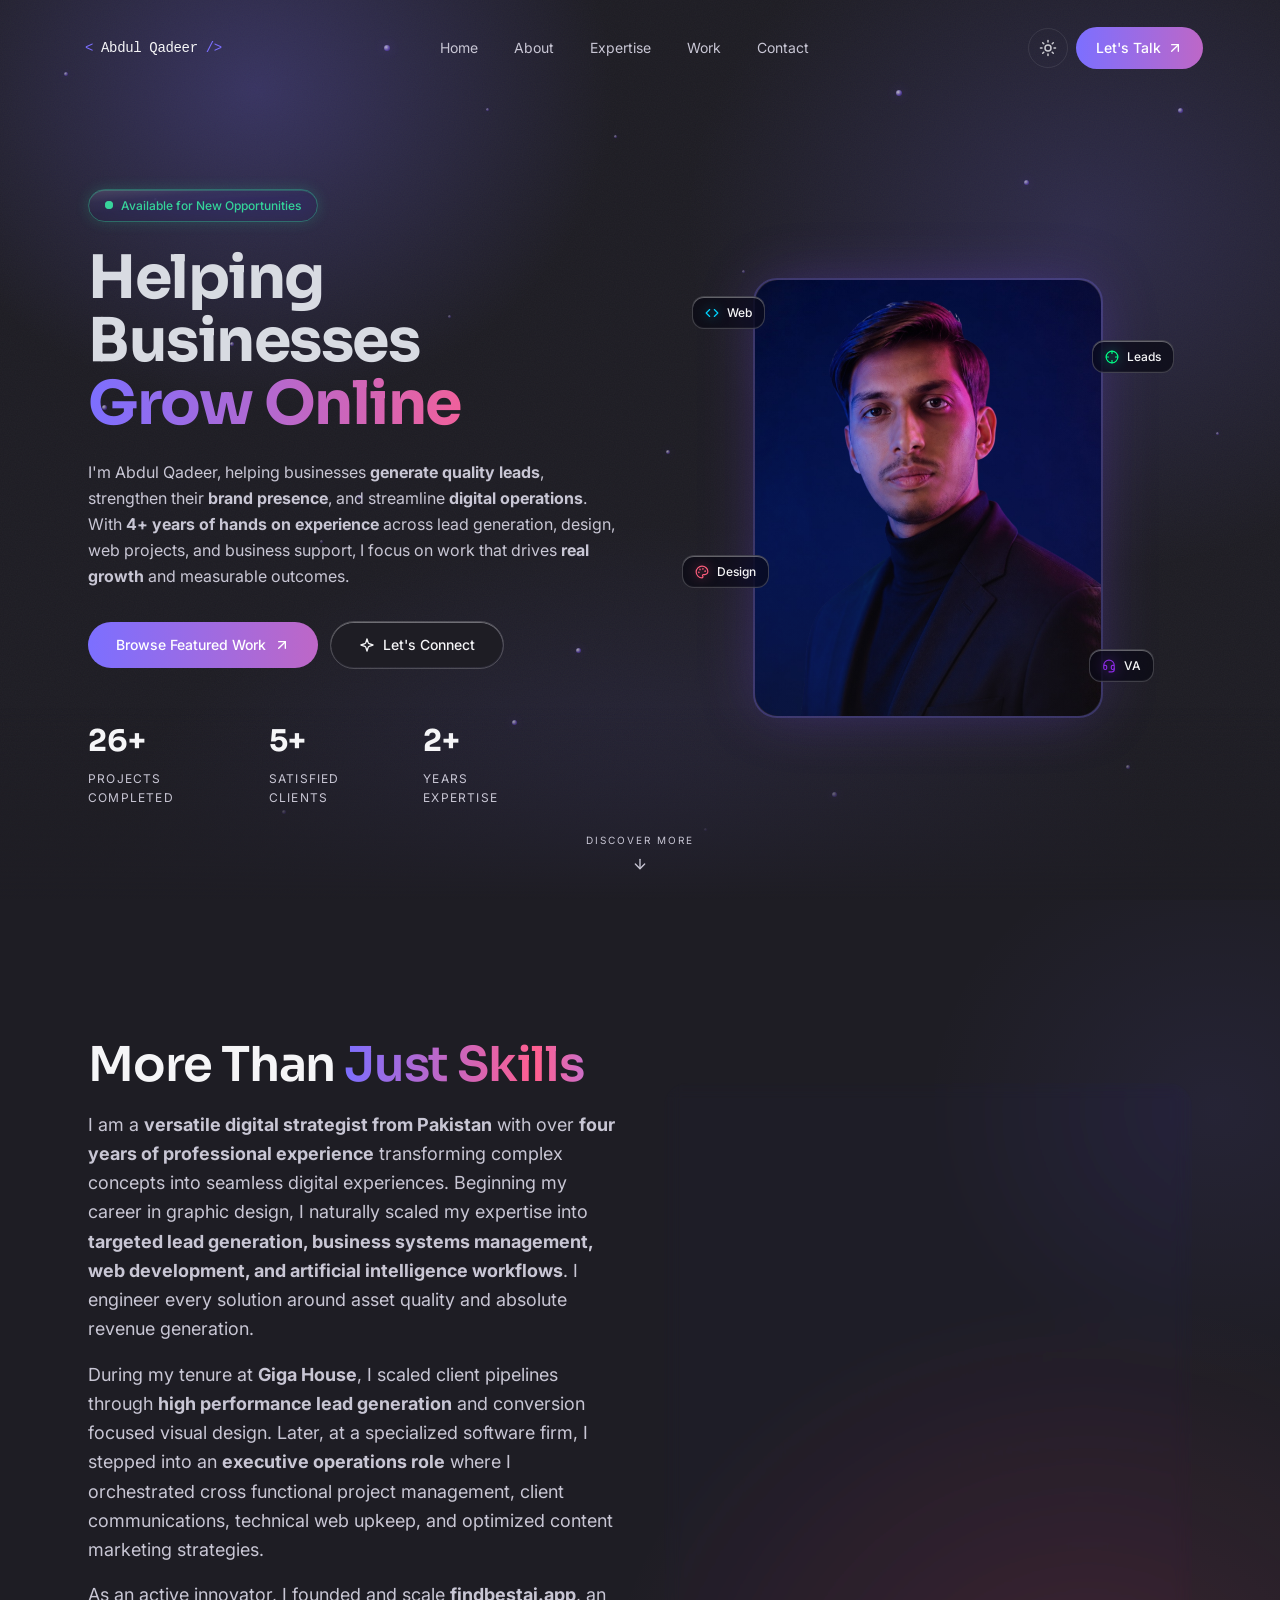
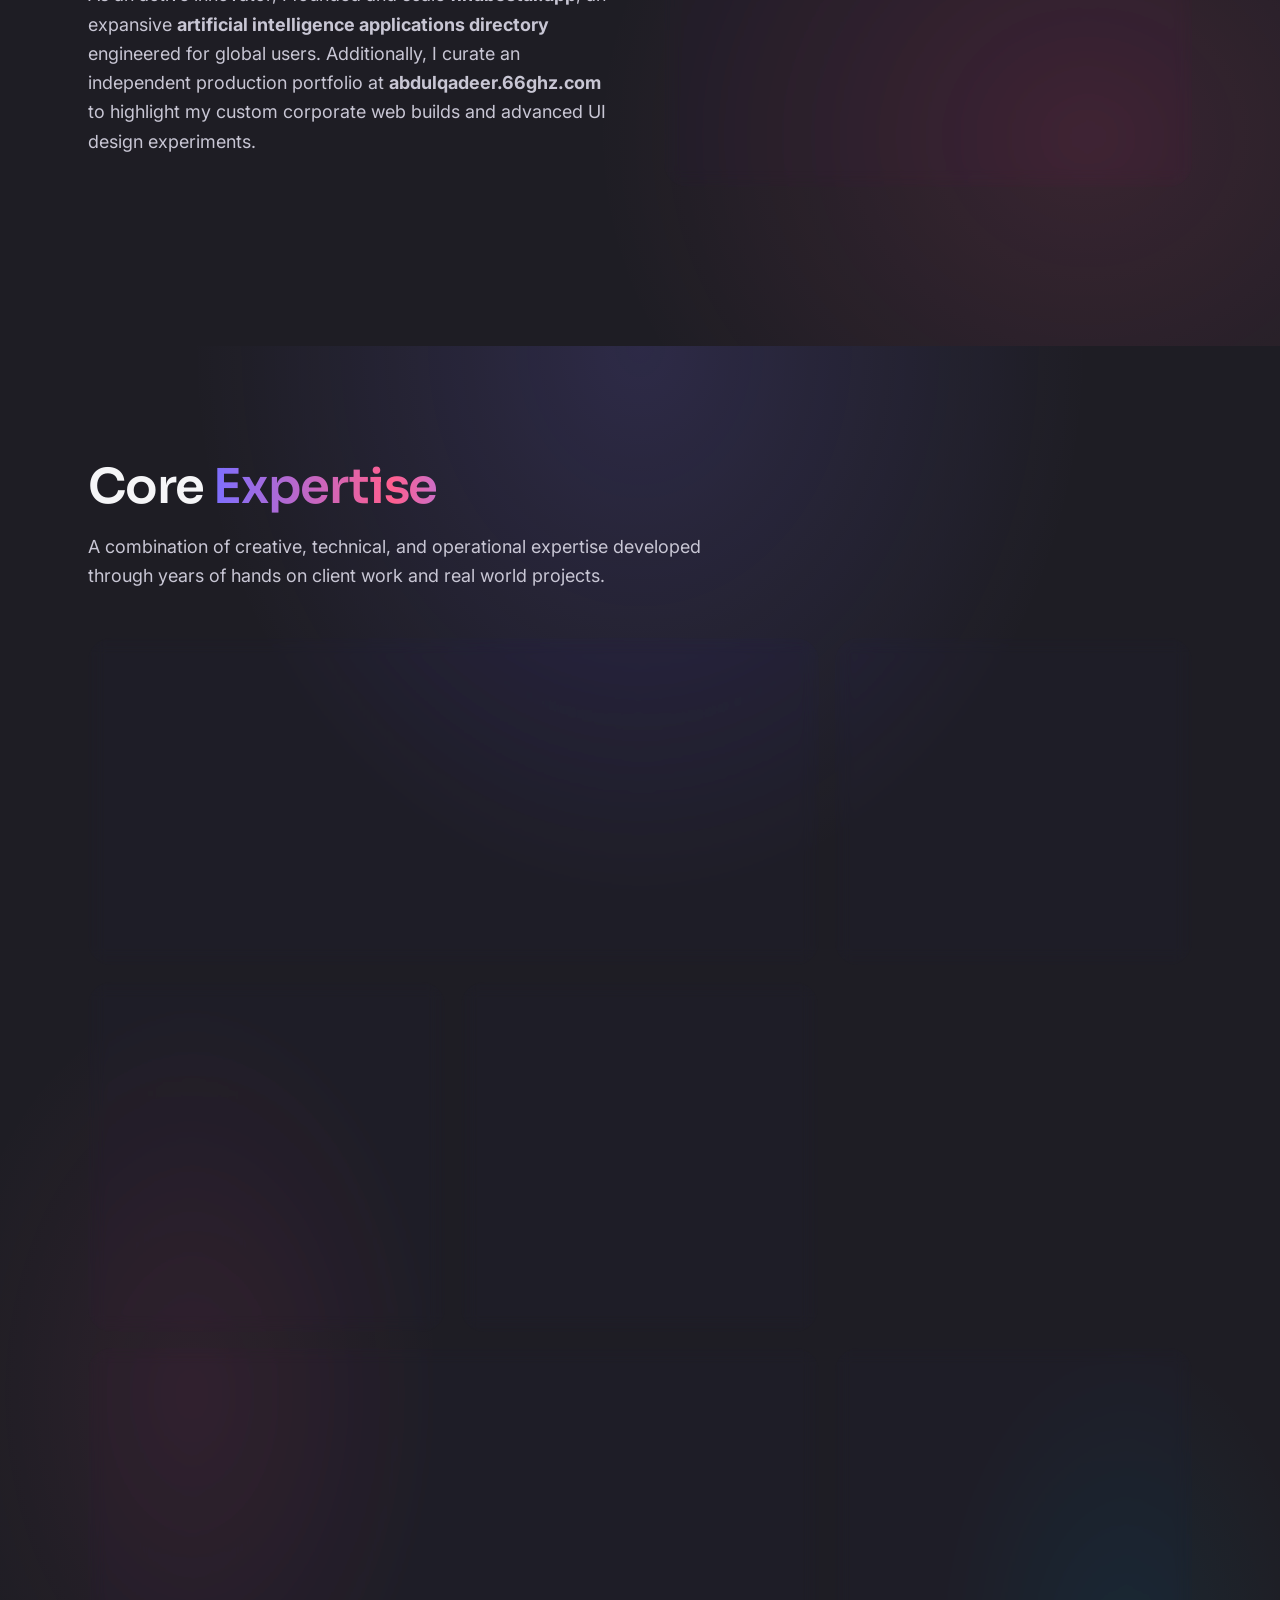
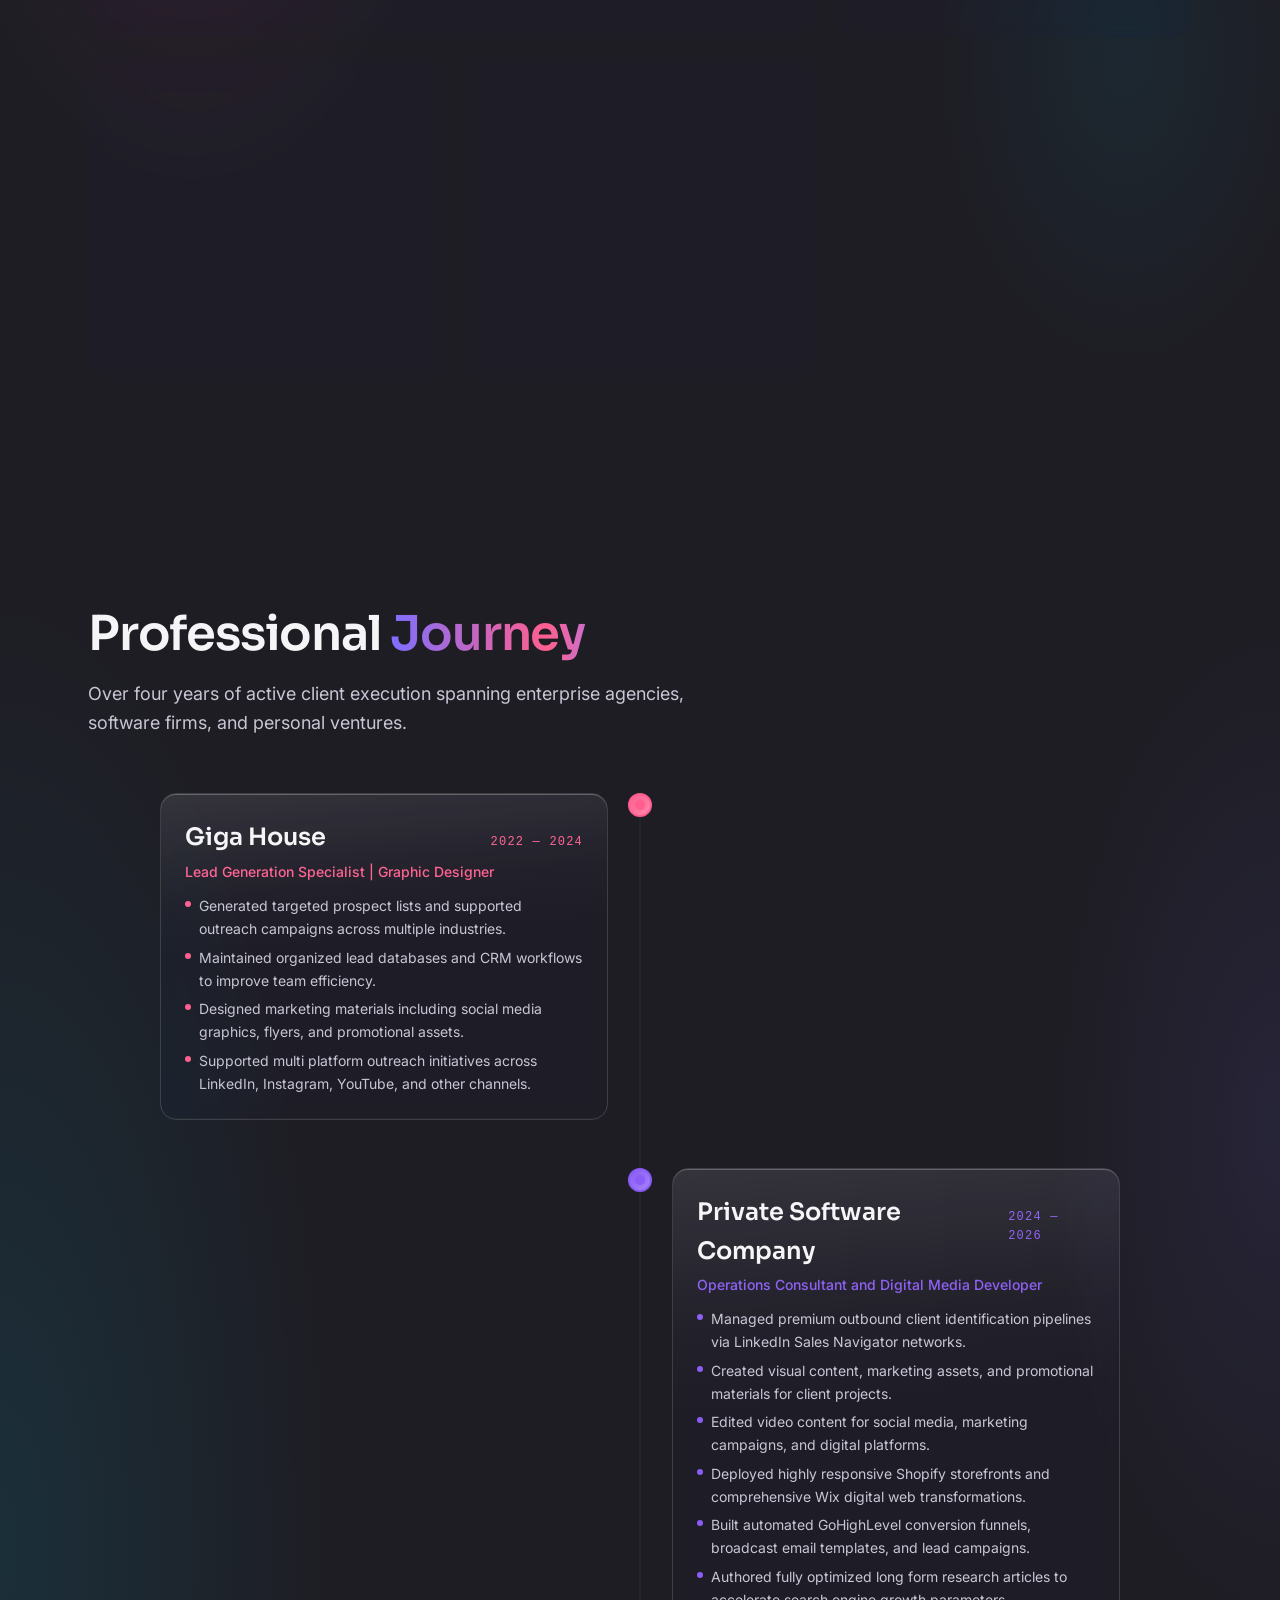
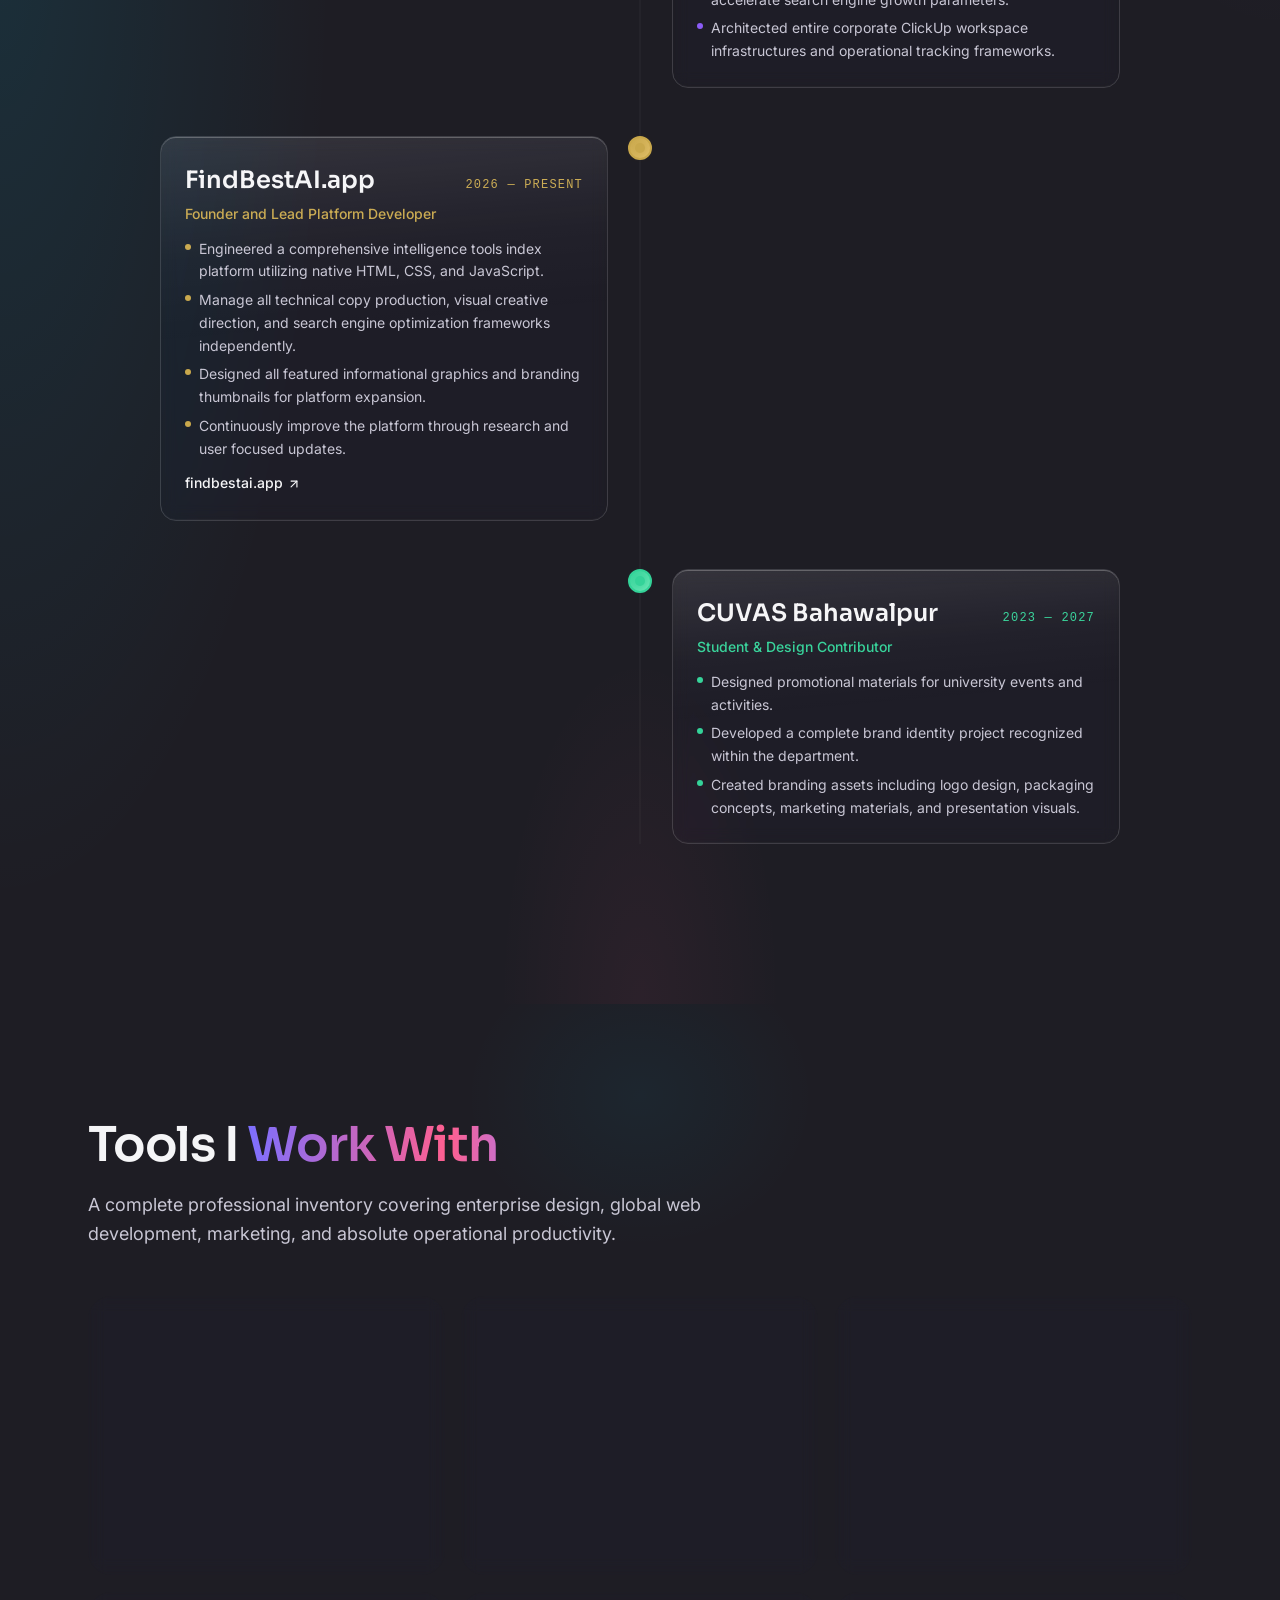
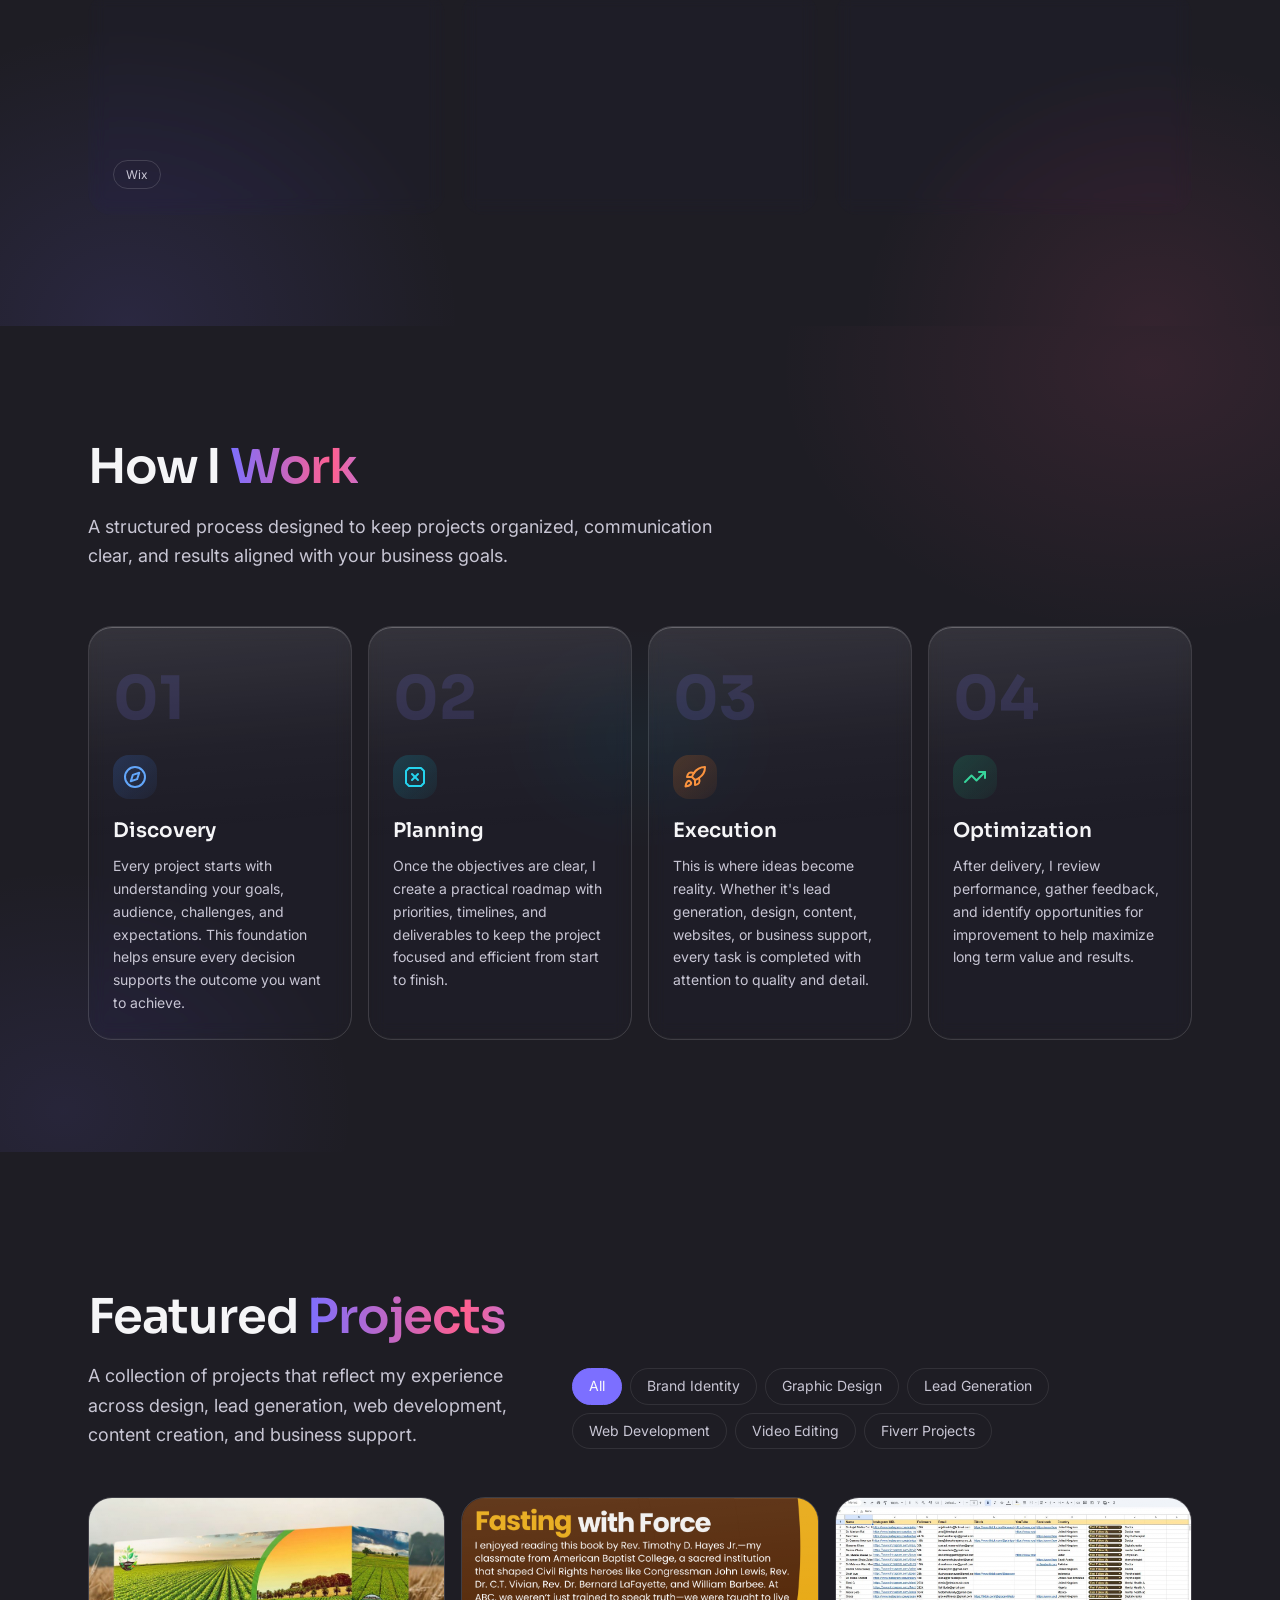
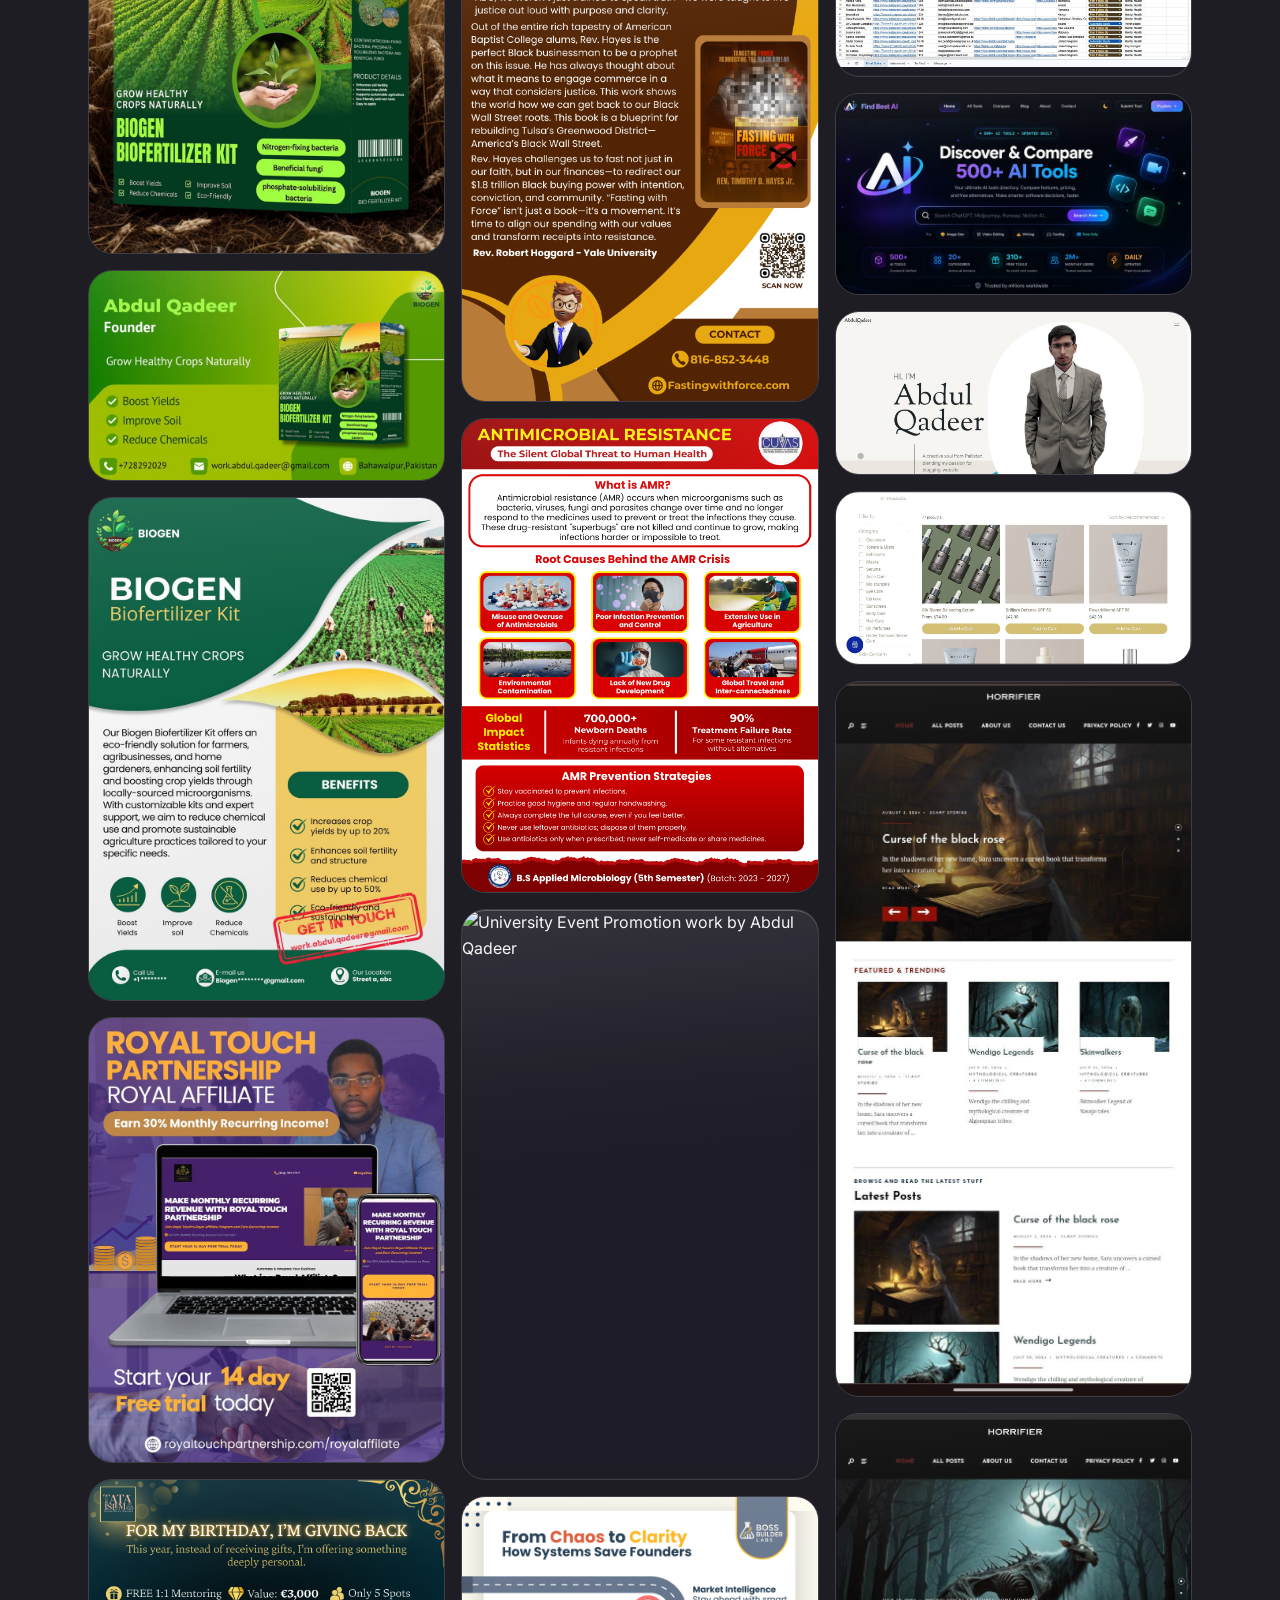
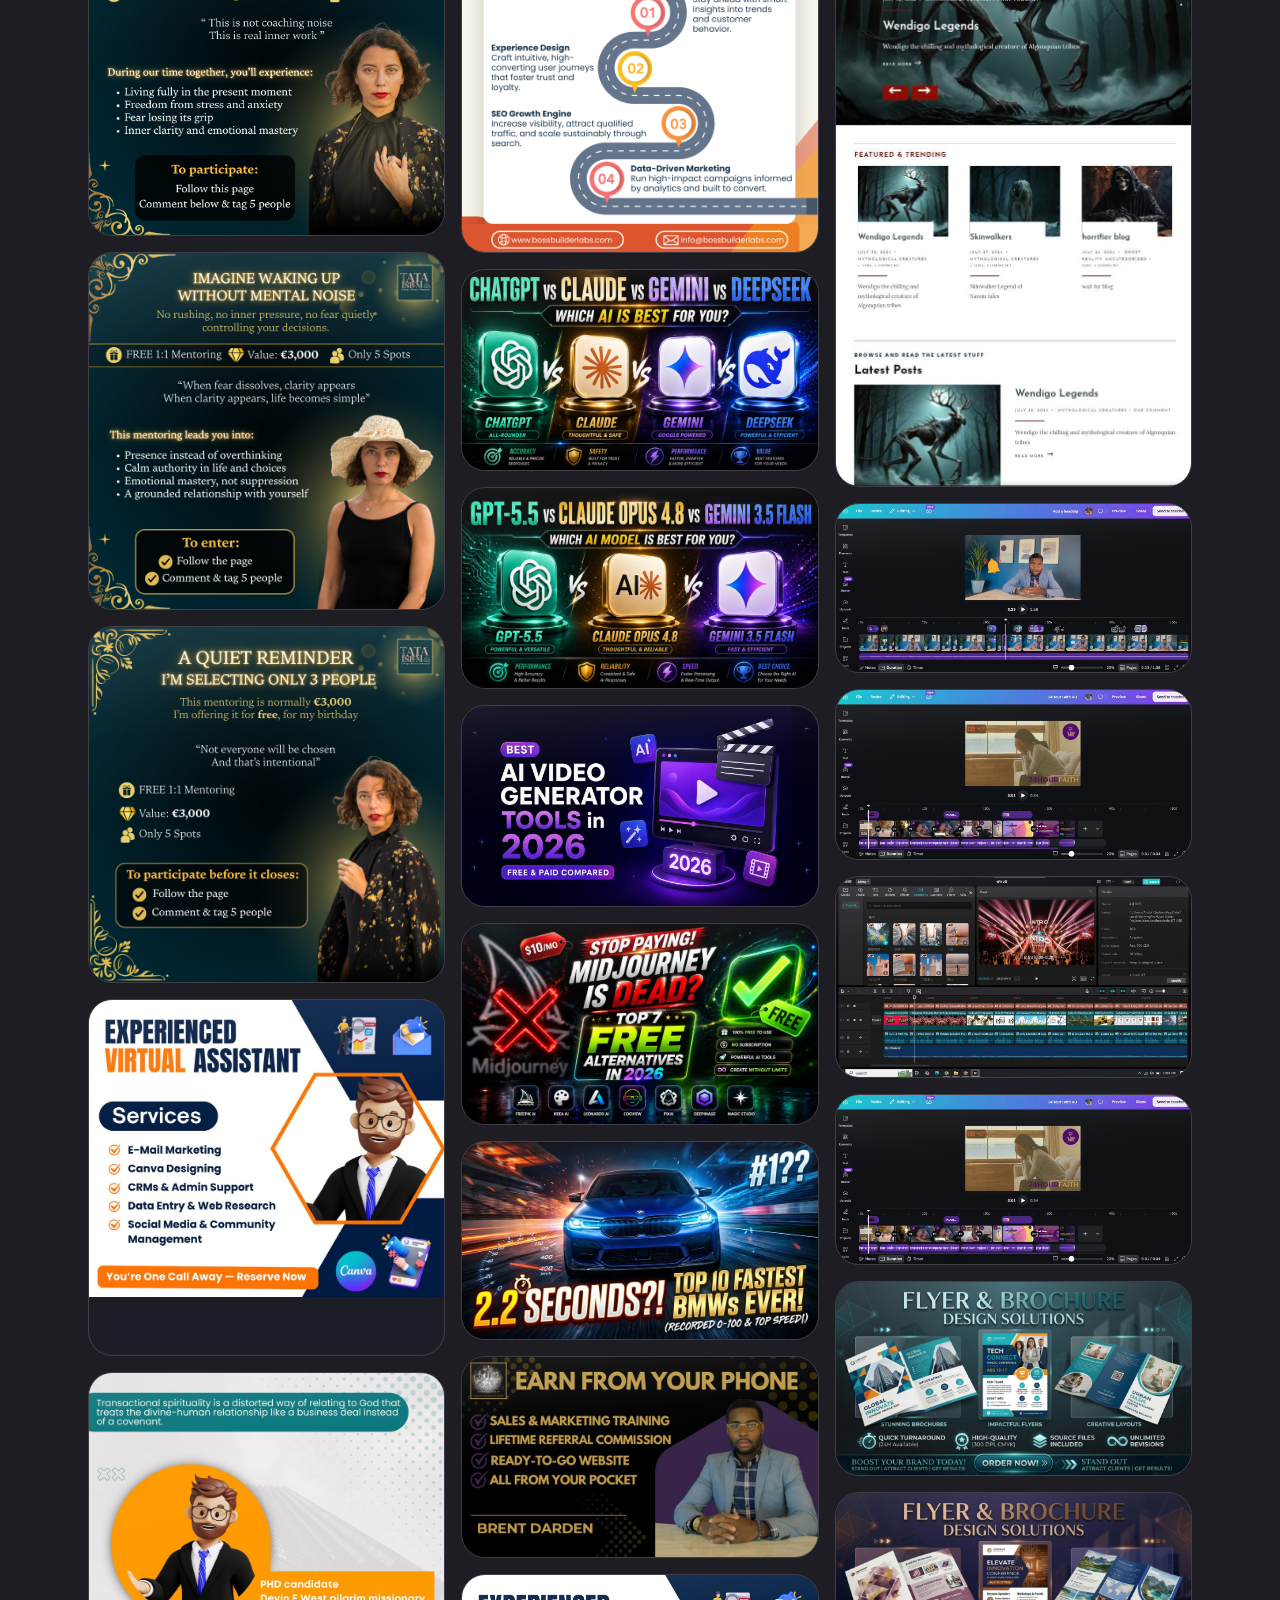
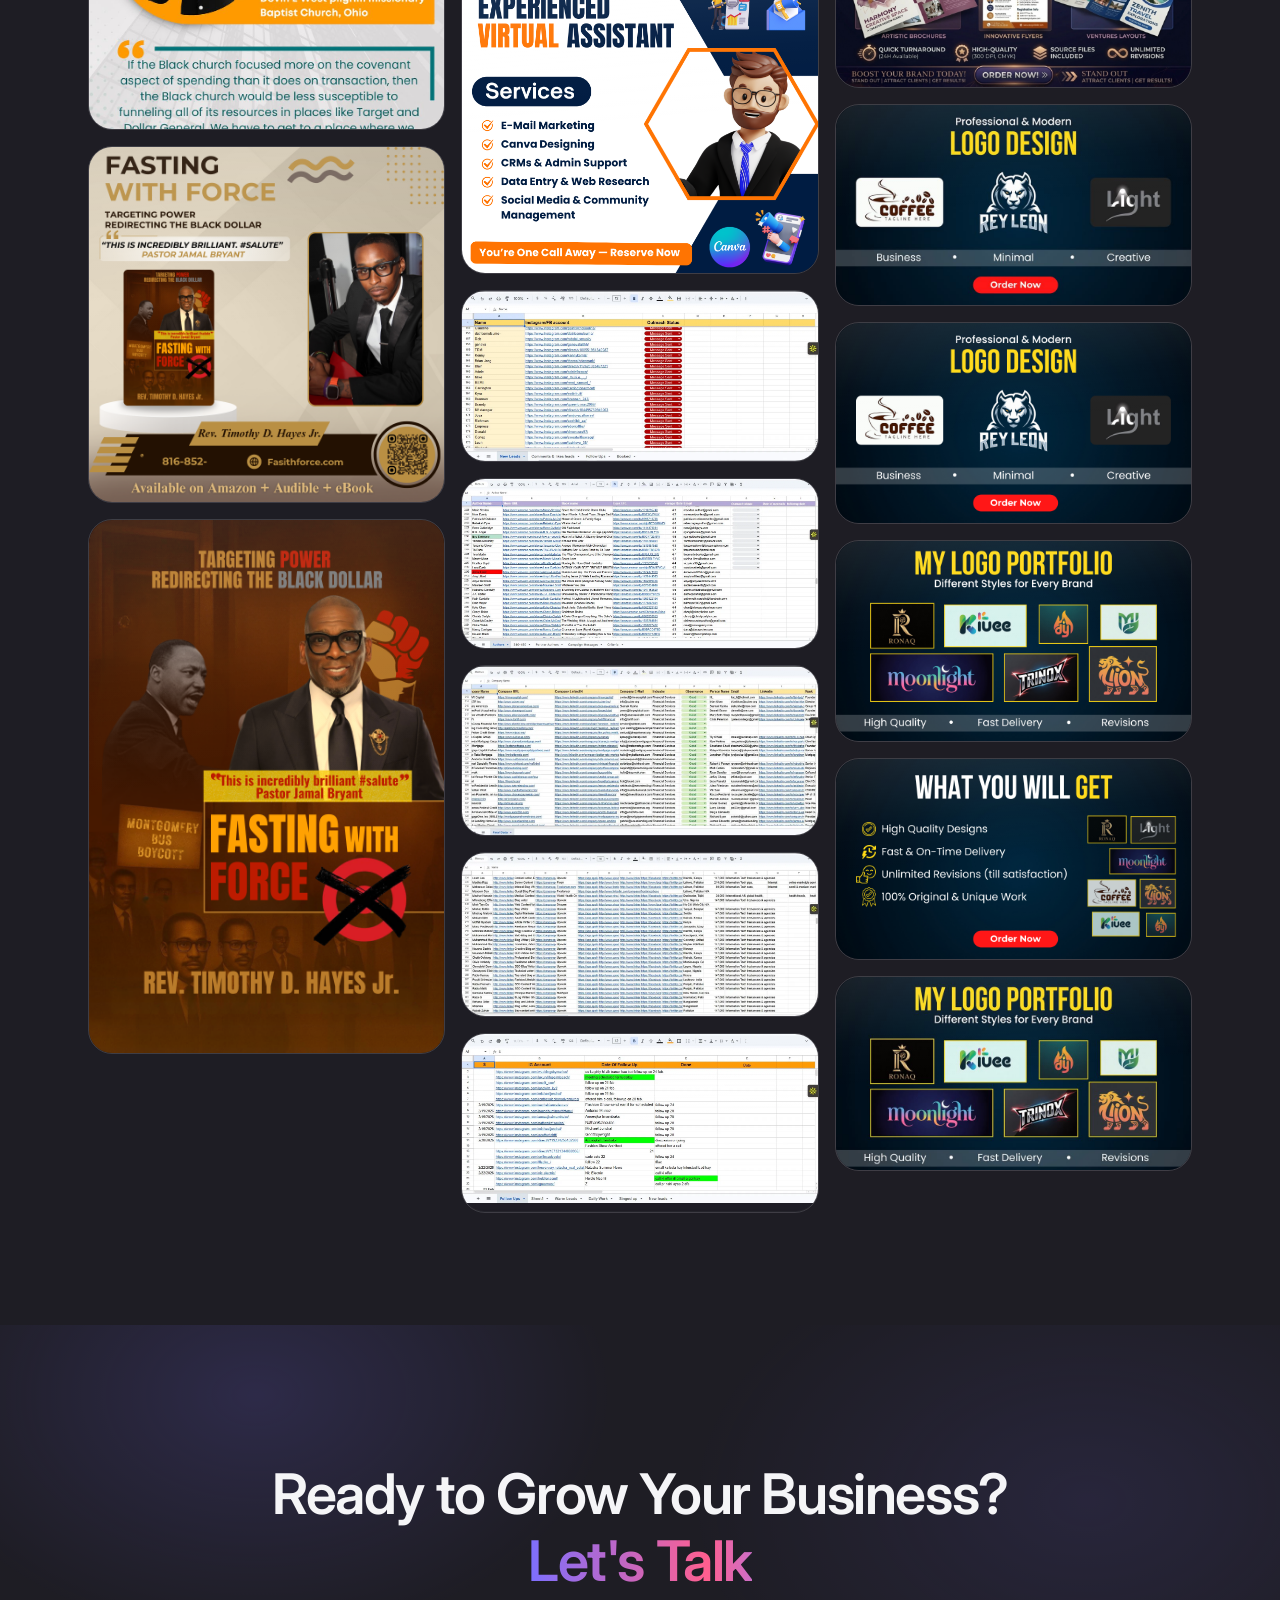
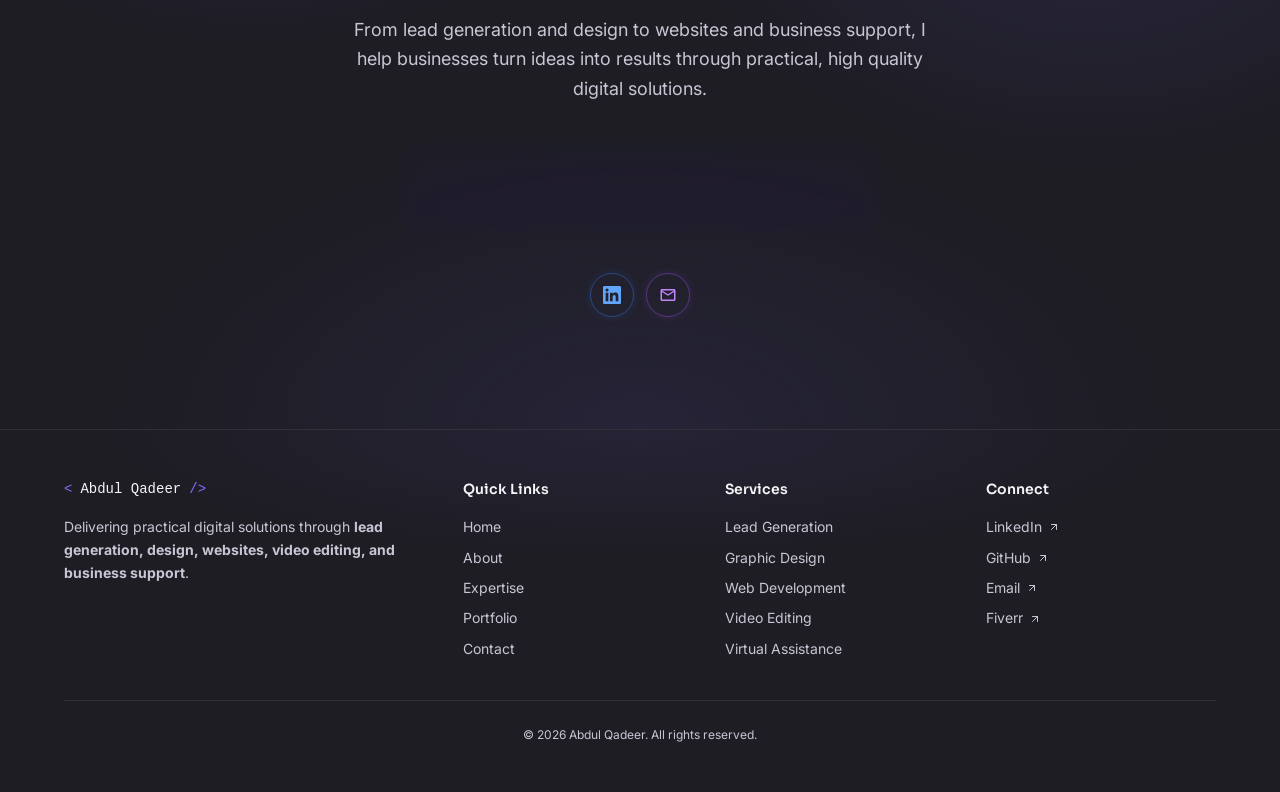
==== commit 8c78b893: "Add files via upload" ====
--- a/index.html
+++ b/index.html
@@ -14,7 +14,17 @@
   <meta property="og:description" content="4+ years of experience in Lead Generation, Graphic Design, Virtual Assistance, and Web Development from Pakistan. View my portfolio and hire me for your next project.">
   <meta property="og:type" content="website">
   <meta property="og:url" content="https://abdulqadeerofficial.github.io/">
-  <meta property="og:image" content="profile/hero-photo.jpg">
+  <meta property="og:image" content="https://abdulqadeerofficial.github.io/profile/og-image.jpg">
+  <meta property="og:image:width" content="1200">
+  <meta property="og:image:height" content="630">
+  <meta property="og:image:alt" content="Abdul Qadeer — Helping Businesses Grow Online">
+  <meta property="og:site_name" content="Abdul Qadeer">
+
+  <!-- Twitter Card -->
+  <meta name="twitter:card" content="summary_large_image">
+  <meta name="twitter:title" content="Abdul Qadeer | Creative Digital Professional">
+  <meta name="twitter:description" content="4+ years of experience in Lead Generation, Graphic Design, Virtual Assistance, and Web Development from Pakistan.">
+  <meta name="twitter:image" content="https://abdulqadeerofficial.github.io/profile/og-image.jpg">
 
   <!-- Theme -->
   <meta name="theme-color" content="#19181f" media="(prefers-color-scheme: dark)">
